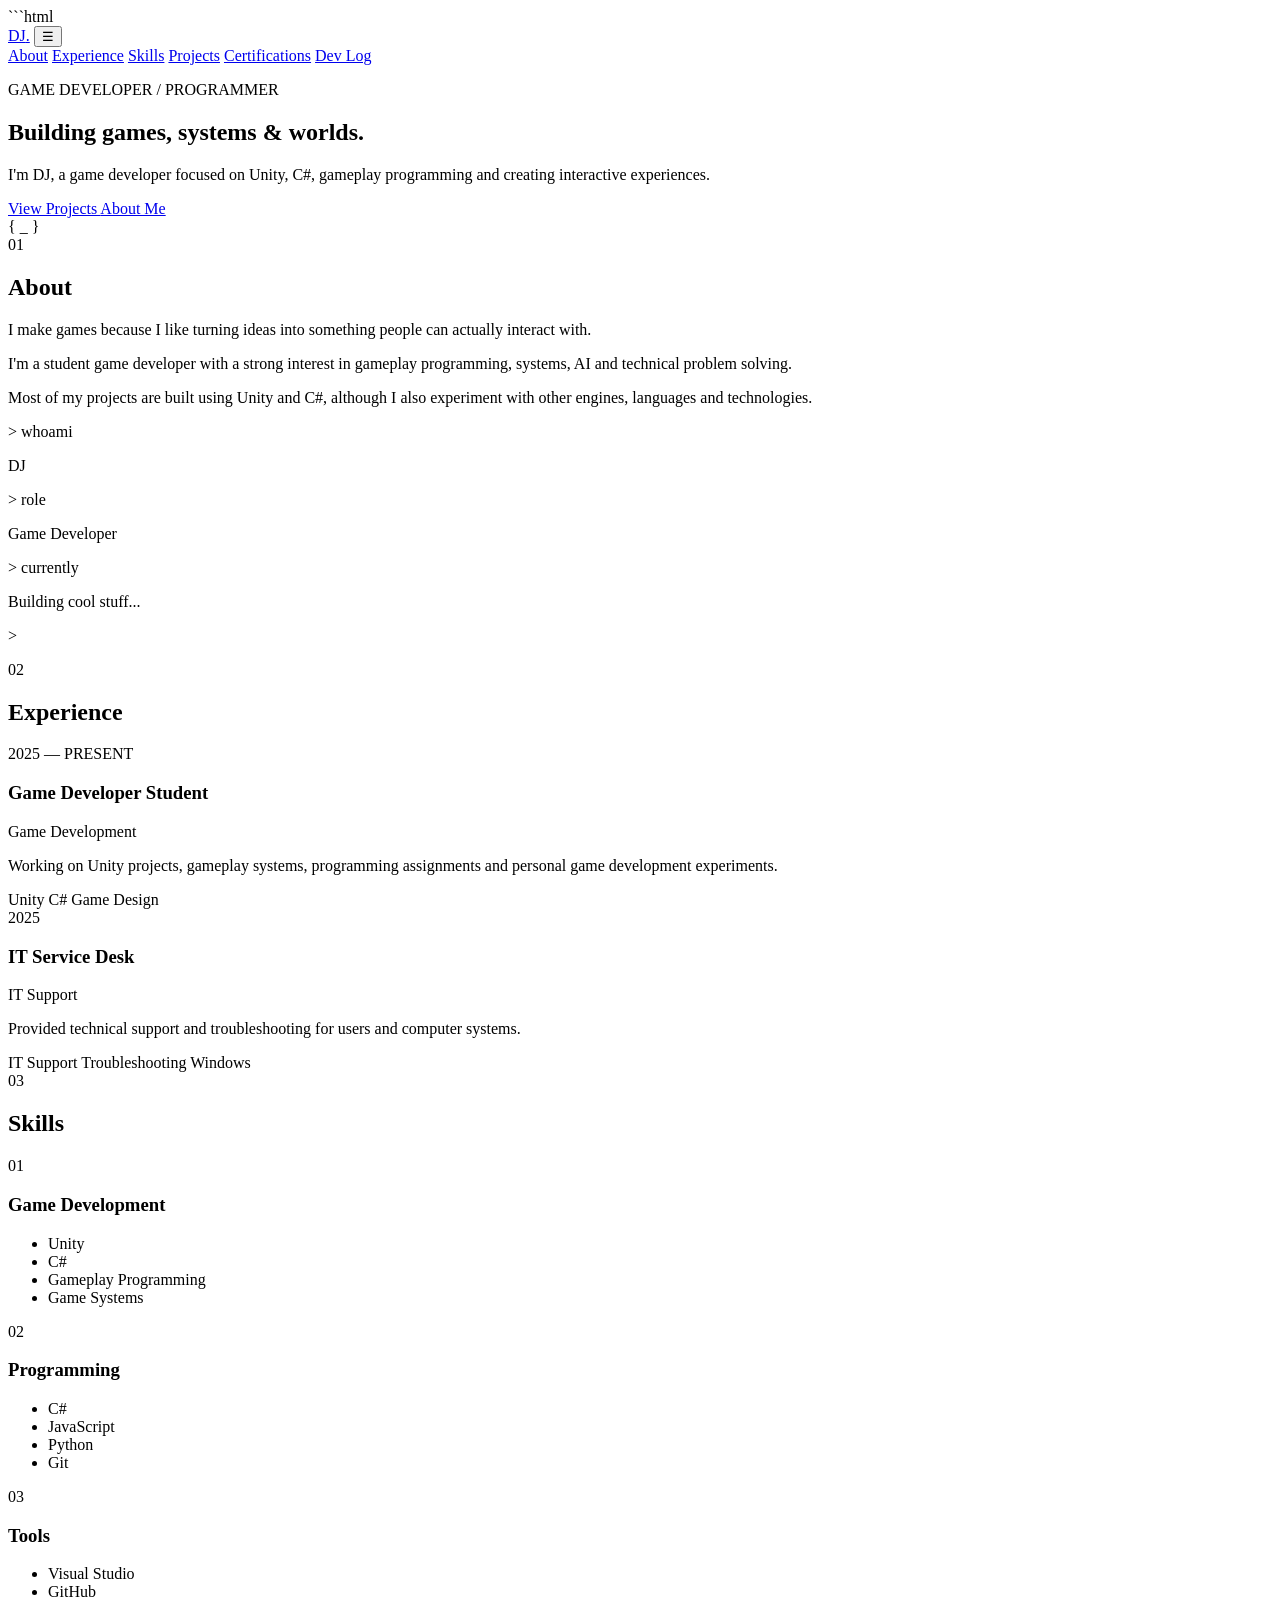
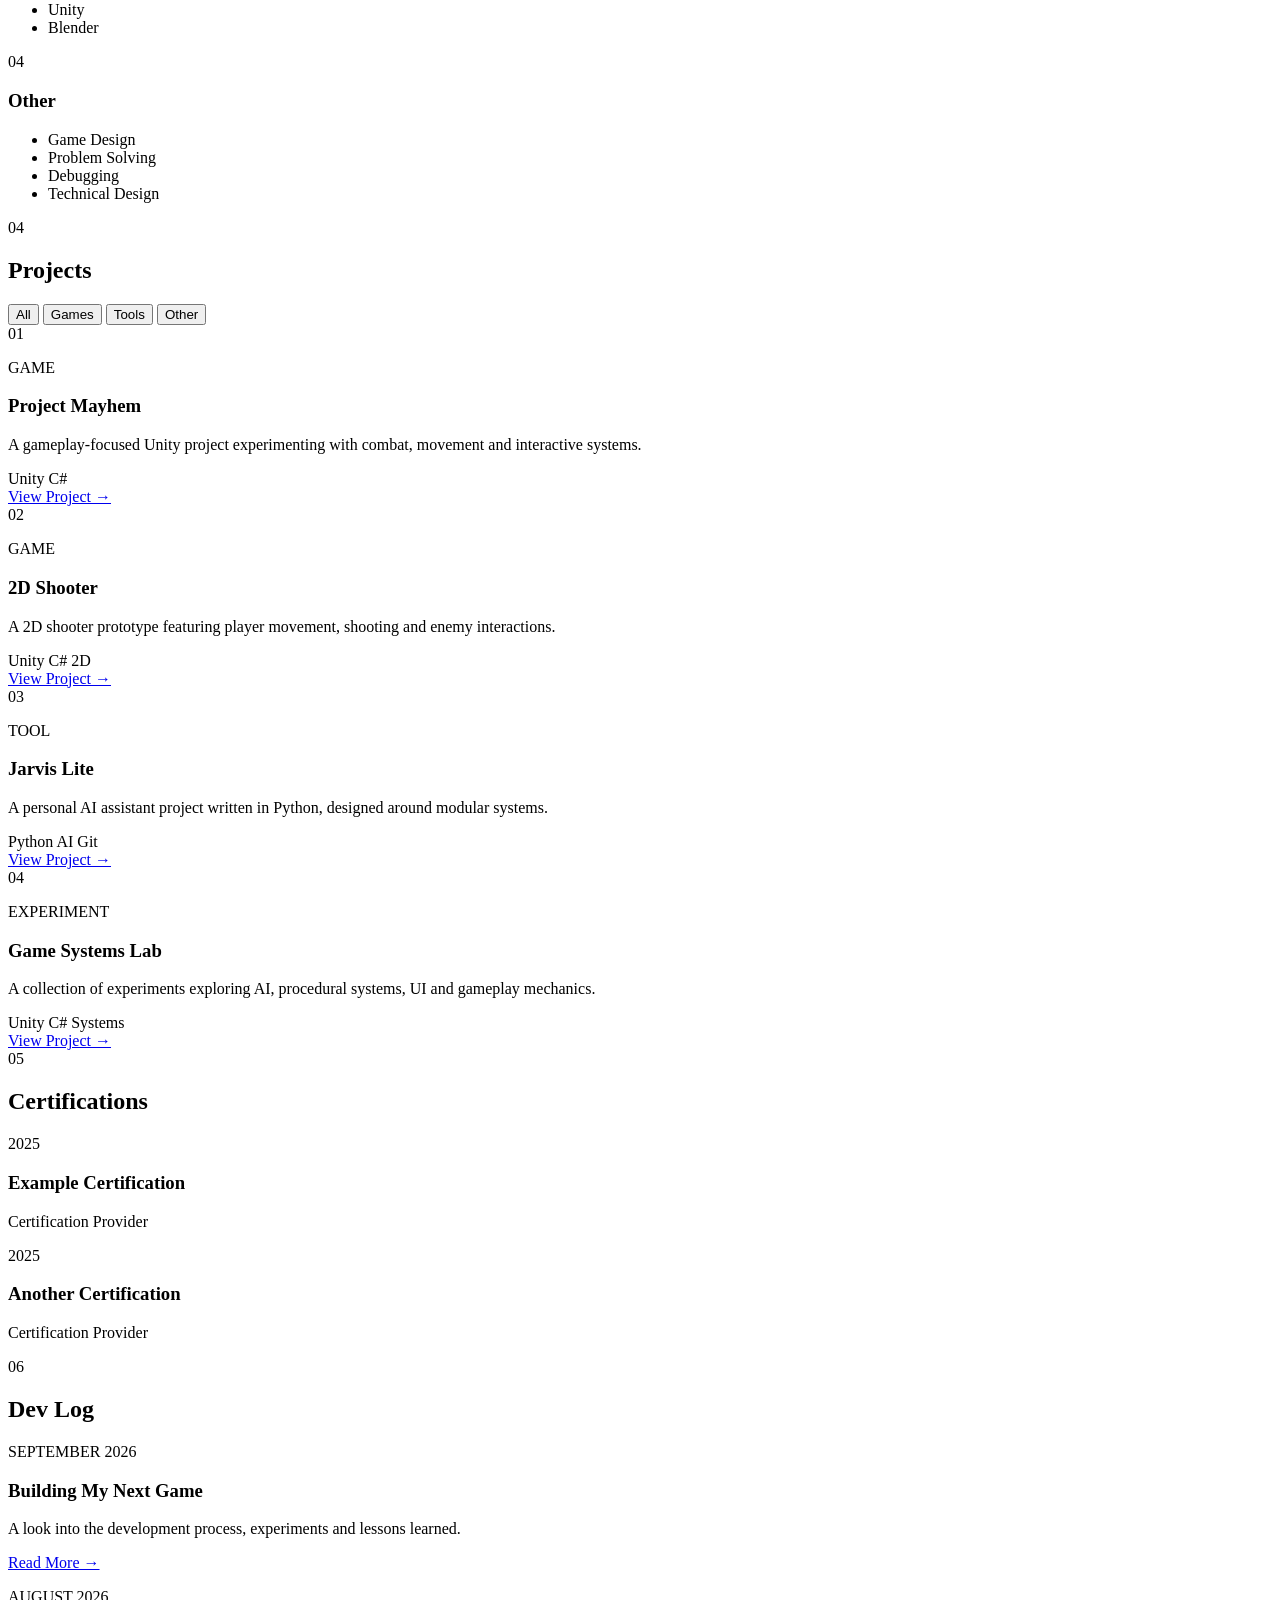
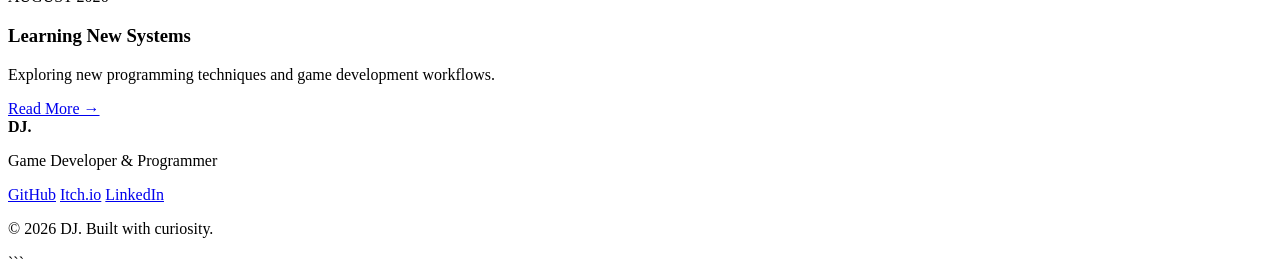
==== index.html @ 41a730ff "Update index.html" ====
```html
<!DOCTYPE html>
<html lang="en">
<head>
    <meta charset="UTF-8">
    <meta name="viewport" content="width=device-width, initial-scale=1.0">

    <title>DJ | Game Developer</title>

    <link rel="stylesheet" href="style.css">
</head>

<body>

    <header class="navbar">
        <a href="#home" class="logo">DJ<span>.</span></a>

        <button class="menu-button" id="menuButton" aria-label="Open navigation">
            ☰
        </button>

        <nav id="navigation">
            <a href="#about">About</a>
            <a href="#experience">Experience</a>
            <a href="#skills">Skills</a>
            <a href="#projects">Projects</a>
            <a href="#certifications">Certifications</a>
            <a href="#devlog">Dev Log</a>
        </nav>
    </header>


    <main>

        <!-- HERO -->
        <section id="home" class="hero">
            <div class="hero-content">

                <p class="eyebrow">GAME DEVELOPER / PROGRAMMER</p>

                <h1>
                    Building games,
                    <span>systems & worlds.</span>
                </h1>

                <p class="hero-description">
                    I'm DJ, a game developer focused on Unity, C#,
                    gameplay programming and creating interactive experiences.
                </p>

                <div class="hero-buttons">
                    <a href="#projects" class="button primary">
                        View Projects
                    </a>

                    <a href="#about" class="button secondary">
                        About Me
                    </a>
                </div>

            </div>

            <div class="hero-decoration">
                <span>{</span>
                <span>_</span>
                <span>}</span>
            </div>
        </section>


        <!-- ABOUT -->
        <section id="about" class="section">

            <div class="section-heading">
                <span>01</span>
                <h2>About</h2>
            </div>

            <div class="about-grid">

                <div>
                    <p class="large-text">
                        I make games because I like turning ideas into
                        something people can actually interact with.
                    </p>

                    <p>
                        I'm a student game developer with a strong interest
                        in gameplay programming, systems, AI and technical
                        problem solving.
                    </p>

                    <p>
                        Most of my projects are built using Unity and C#,
                        although I also experiment with other engines,
                        languages and technologies.
                    </p>
                </div>

                <div class="about-terminal">
                    <div class="terminal-header">
                        <span></span>
                        <span></span>
                        <span></span>
                    </div>

                    <div class="terminal-content">
                        <p><span class="terminal-green">></span> whoami</p>
                        <p class="terminal-output">DJ</p>

                        <p><span class="terminal-green">></span> role</p>
                        <p class="terminal-output">
                            Game Developer
                        </p>

                        <p><span class="terminal-green">></span> currently</p>
                        <p class="terminal-output">
                            Building cool stuff...
                        </p>

                        <p>
                            <span class="terminal-green">></span>
                            <span class="cursor"></span>
                        </p>
                    </div>
                </div>

            </div>
        </section>


        <!-- EXPERIENCE -->
        <section id="experience" class="section">

            <div class="section-heading">
                <span>02</span>
                <h2>Experience</h2>
            </div>

            <div class="timeline">

                <article class="timeline-item">
                    <div class="timeline-date">
                        2025 — PRESENT
                    </div>

                    <div class="timeline-content">
                        <h3>Game Developer Student</h3>
                        <p class="company">
                            Game Development
                        </p>

                        <p>
                            Working on Unity projects, gameplay systems,
                            programming assignments and personal game
                            development experiments.
                        </p>

                        <div class="tags">
                            <span>Unity</span>
                            <span>C#</span>
                            <span>Game Design</span>
                        </div>
                    </div>
                </article>


                <article class="timeline-item">
                    <div class="timeline-date">
                        2025
                    </div>

                    <div class="timeline-content">
                        <h3>IT Service Desk</h3>
                        <p class="company">
                            IT Support
                        </p>

                        <p>
                            Provided technical support and troubleshooting
                            for users and computer systems.
                        </p>

                        <div class="tags">
                            <span>IT Support</span>
                            <span>Troubleshooting</span>
                            <span>Windows</span>
                        </div>
                    </div>
                </article>

            </div>
        </section>


        <!-- SKILLS -->
        <section id="skills" class="section">

            <div class="section-heading">
                <span>03</span>
                <h2>Skills</h2>
            </div>

            <div class="skills-grid">

                <div class="skill-card">
                    <span class="skill-number">01</span>
                    <h3>Game Development</h3>

                    <ul>
                        <li>Unity</li>
                        <li>C#</li>
                        <li>Gameplay Programming</li>
                        <li>Game Systems</li>
                    </ul>
                </div>

                <div class="skill-card">
                    <span class="skill-number">02</span>
                    <h3>Programming</h3>

                    <ul>
                        <li>C#</li>
                        <li>JavaScript</li>
                        <li>Python</li>
                        <li>Git</li>
                    </ul>
                </div>

                <div class="skill-card">
                    <span class="skill-number">03</span>
                    <h3>Tools</h3>

                    <ul>
                        <li>Visual Studio</li>
                        <li>GitHub</li>
                        <li>Unity</li>
                        <li>Blender</li>
                    </ul>
                </div>

                <div class="skill-card">
                    <span class="skill-number">04</span>
                    <h3>Other</h3>

                    <ul>
                        <li>Game Design</li>
                        <li>Problem Solving</li>
                        <li>Debugging</li>
                        <li>Technical Design</li>
                    </ul>
                </div>

            </div>
        </section>


        <!-- PROJECTS -->
        <section id="projects" class="section">

            <div class="section-heading">
                <span>04</span>
                <h2>Projects</h2>
            </div>

            <div class="project-controls">

                <button class="filter-button active" data-filter="all">
                    All
                </button>

                <button class="filter-button" data-filter="games">
                    Games
                </button>

                <button class="filter-button" data-filter="tools">
                    Tools
                </button>

                <button class="filter-button" data-filter="other">
                    Other
                </button>

            </div>


            <div class="projects-grid">

                <article class="project-card" data-category="games">

                    <div class="project-number">01</div>

                    <div class="project-card-content">
                        <p class="project-type">
                            GAME
                        </p>

                        <h3>Project Mayhem</h3>

                        <p>
                            A gameplay-focused Unity project experimenting
                            with combat, movement and interactive systems.
                        </p>

                        <div class="tags">
                            <span>Unity</span>
                            <span>C#</span>
                        </div>

                        <a href="#" class="project-link">
                            View Project →
                        </a>
                    </div>

                </article>


                <article class="project-card" data-category="games">

                    <div class="project-number">02</div>

                    <div class="project-card-content">
                        <p class="project-type">
                            GAME
                        </p>

                        <h3>2D Shooter</h3>

                        <p>
                            A 2D shooter prototype featuring player movement,
                            shooting and enemy interactions.
                        </p>

                        <div class="tags">
                            <span>Unity</span>
                            <span>C#</span>
                            <span>2D</span>
                        </div>

                        <a href="#" class="project-link">
                            View Project →
                        </a>
                    </div>

                </article>


                <article class="project-card" data-category="tools">

                    <div class="project-number">03</div>

                    <div class="project-card-content">
                        <p class="project-type">
                            TOOL
                        </p>

                        <h3>Jarvis Lite</h3>

                        <p>
                            A personal AI assistant project written in Python,
                            designed around modular systems.
                        </p>

                        <div class="tags">
                            <span>Python</span>
                            <span>AI</span>
                            <span>Git</span>
                        </div>

                        <a href="#" class="project-link">
                            View Project →
                        </a>
                    </div>

                </article>


                <article class="project-card" data-category="other">

                    <div class="project-number">04</div>

                    <div class="project-card-content">
                        <p class="project-type">
                            EXPERIMENT
                        </p>

                        <h3>Game Systems Lab</h3>

                        <p>
                            A collection of experiments exploring AI,
                            procedural systems, UI and gameplay mechanics.
                        </p>

                        <div class="tags">
                            <span>Unity</span>
                            <span>C#</span>
                            <span>Systems</span>
                        </div>

                        <a href="#" class="project-link">
                            View Project →
                        </a>
                    </div>

                </article>

            </div>
        </section>


        <!-- CERTIFICATIONS -->
        <section id="certifications" class="section">

            <div class="section-heading">
                <span>05</span>
                <h2>Certifications</h2>
            </div>

            <div class="certifications">

                <div class="certification">
                    <span>2025</span>
                    <div>
                        <h3>Example Certification</h3>
                        <p>Certification Provider</p>
                    </div>
                </div>

                <div class="certification">
                    <span>2025</span>
                    <div>
                        <h3>Another Certification</h3>
                        <p>Certification Provider</p>
                    </div>
                </div>

            </div>
        </section>


        <!-- DEV LOG -->
        <section id="devlog" class="section">

            <div class="section-heading">
                <span>06</span>
                <h2>Dev Log</h2>
            </div>

            <div class="devlog-grid">

                <article class="devlog-card">
                    <p class="devlog-date">
                        SEPTEMBER 2026
                    </p>

                    <h3>
                        Building My Next Game
                    </h3>

                    <p>
                        A look into the development process,
                        experiments and lessons learned.
                    </p>

                    <a href="#">
                        Read More →
                    </a>
                </article>


                <article class="devlog-card">
                    <p class="devlog-date">
                        AUGUST 2026
                    </p>

                    <h3>
                        Learning New Systems
                    </h3>

                    <p>
                        Exploring new programming techniques
                        and game development workflows.
                    </p>

                    <a href="#">
                        Read More →
                    </a>
                </article>

            </div>
        </section>

    </main>


    <footer>
        <div>
            <strong>DJ.</strong>
            <p>Game Developer & Programmer</p>
        </div>

        <div class="footer-links">
            <a href="#">GitHub</a>
            <a href="#">Itch.io</a>
            <a href="#">LinkedIn</a>
        </div>

        <p class="copyright">
            © 2026 DJ. Built with curiosity.
        </p>
    </footer>


    <script src="script.js"></script>

</body>
</html>
```
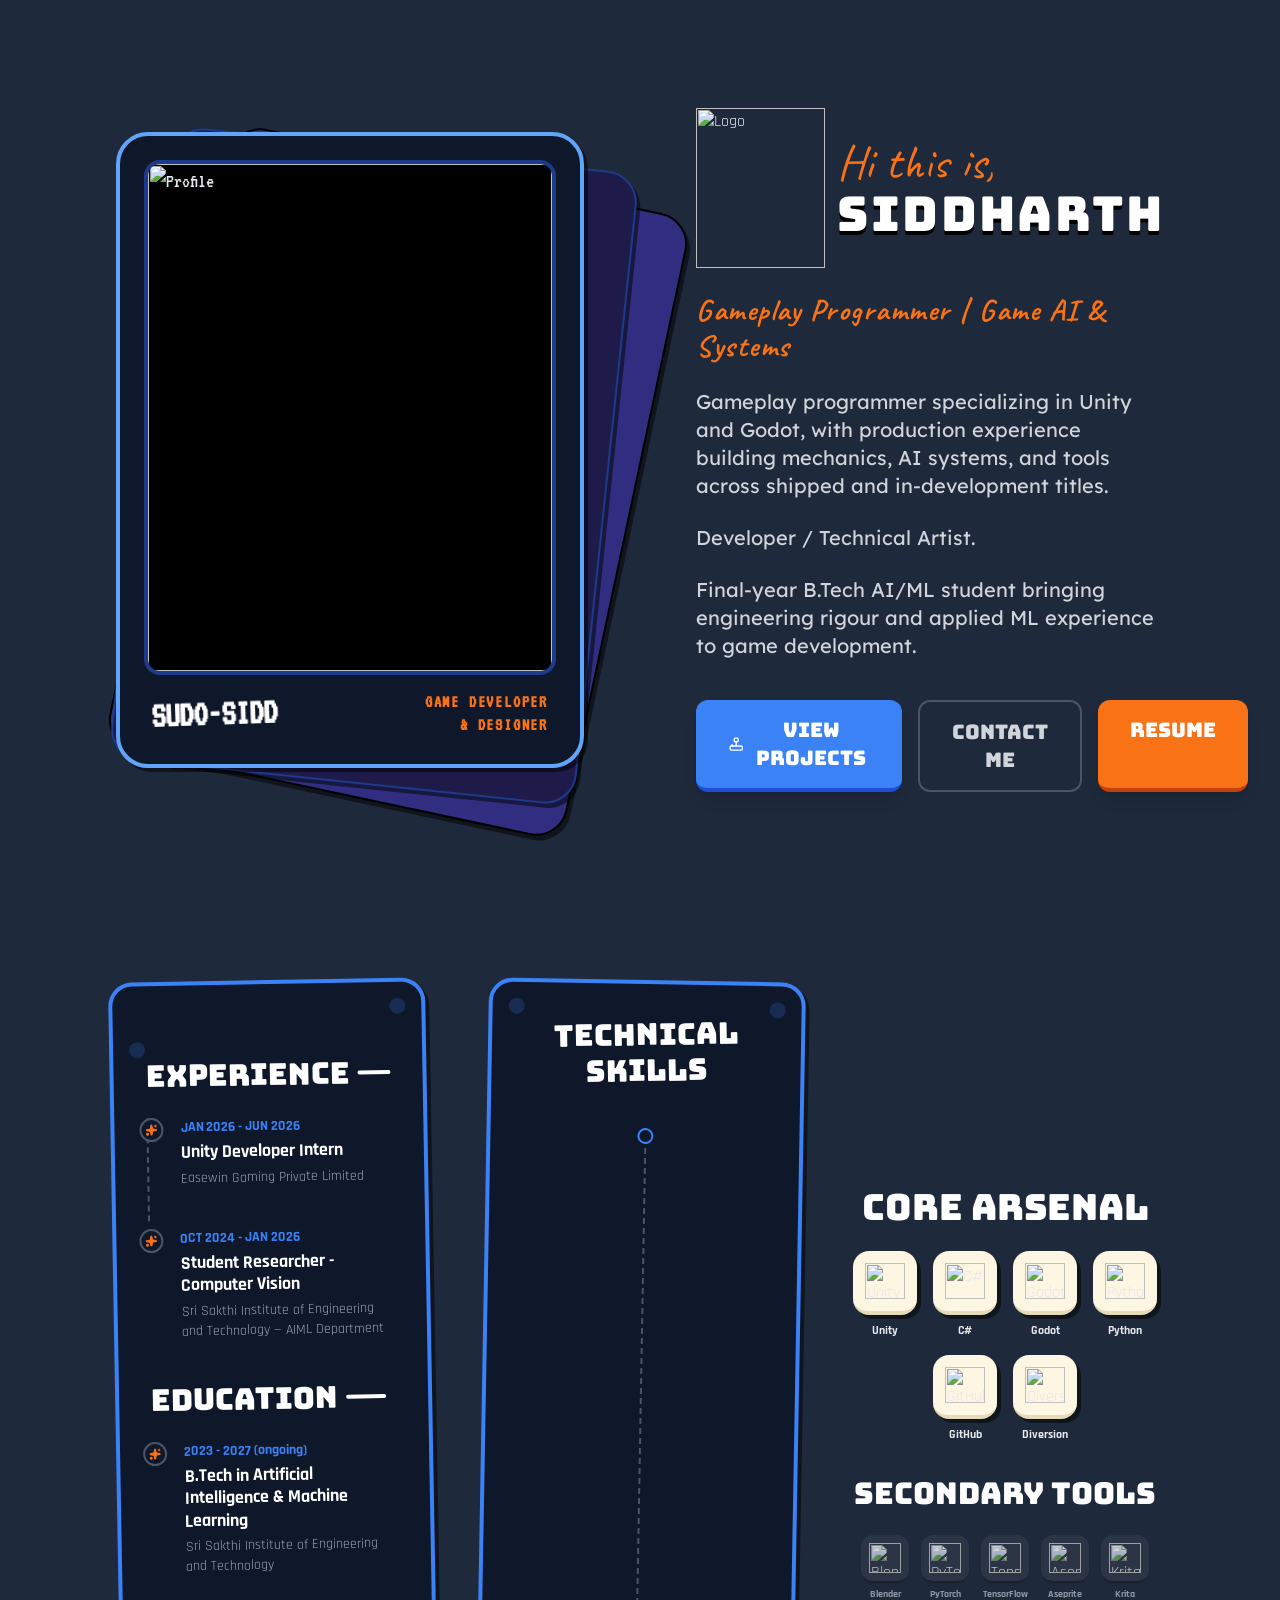
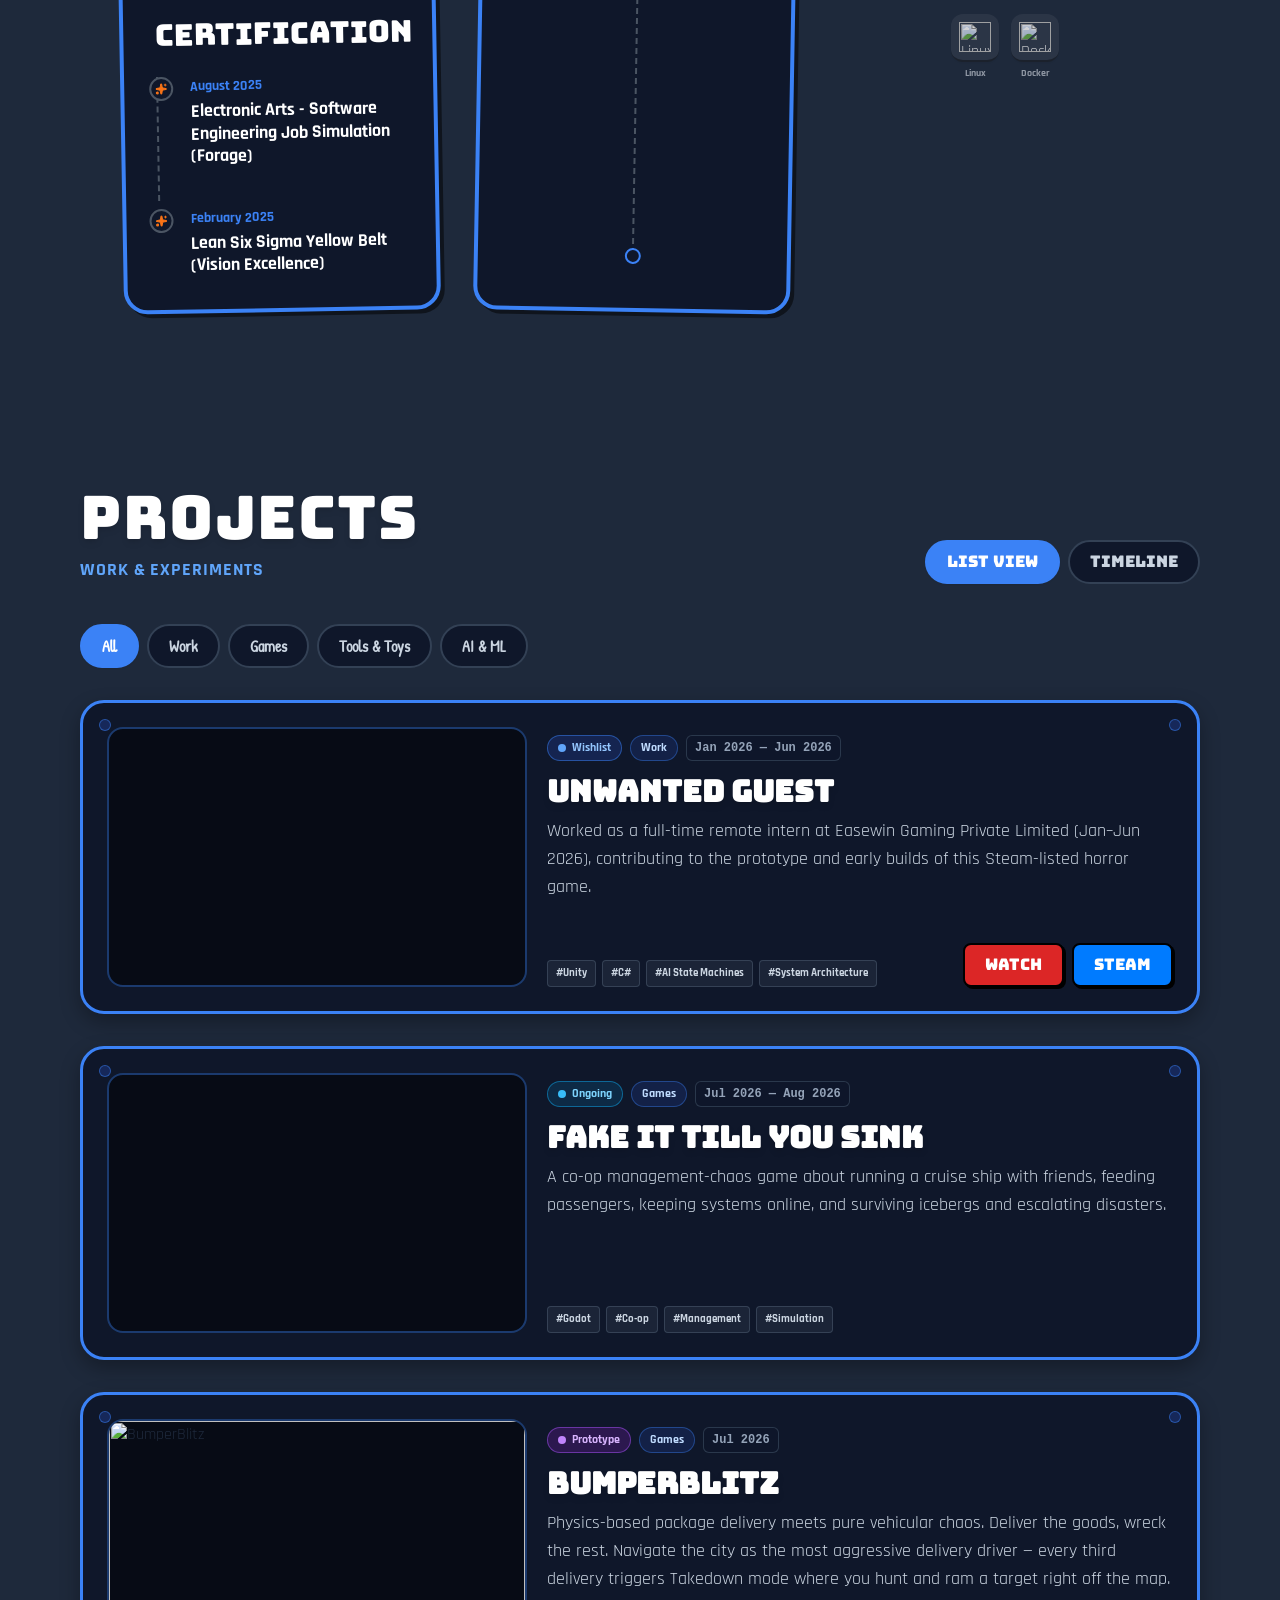
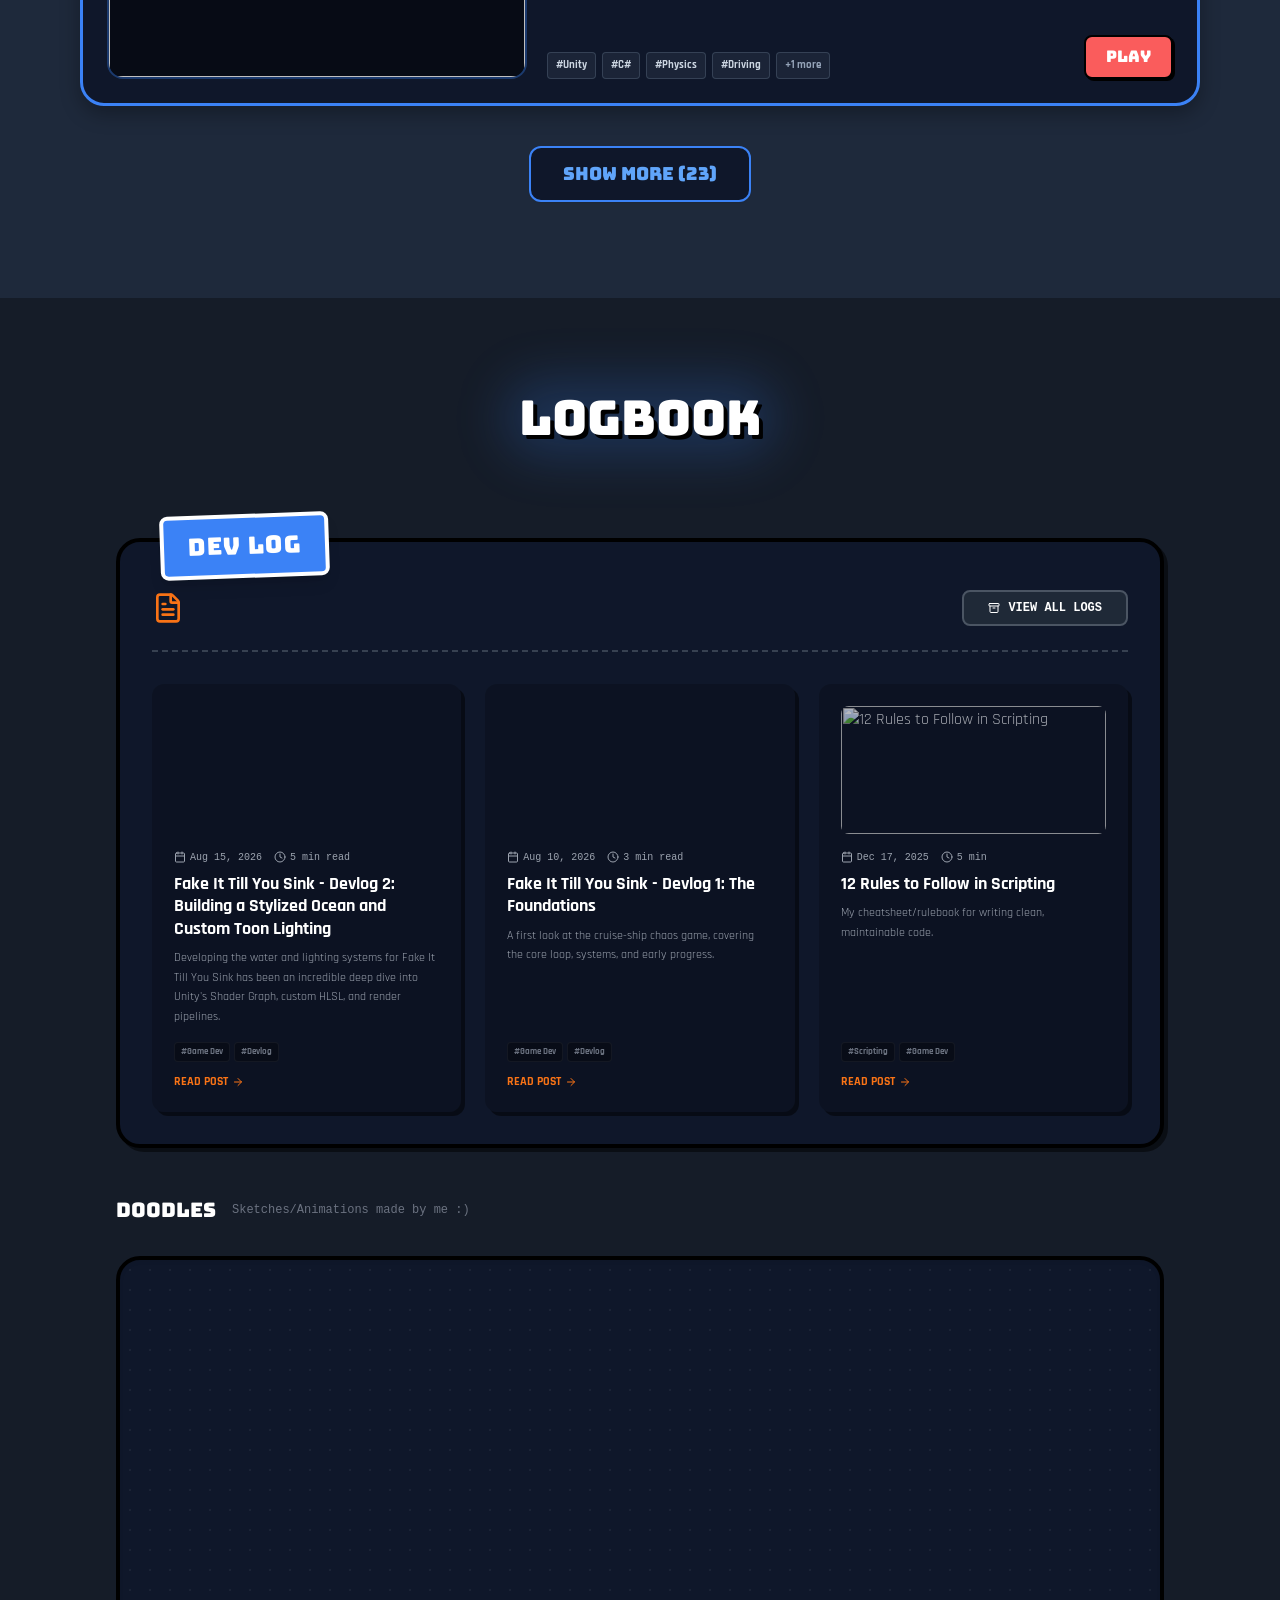
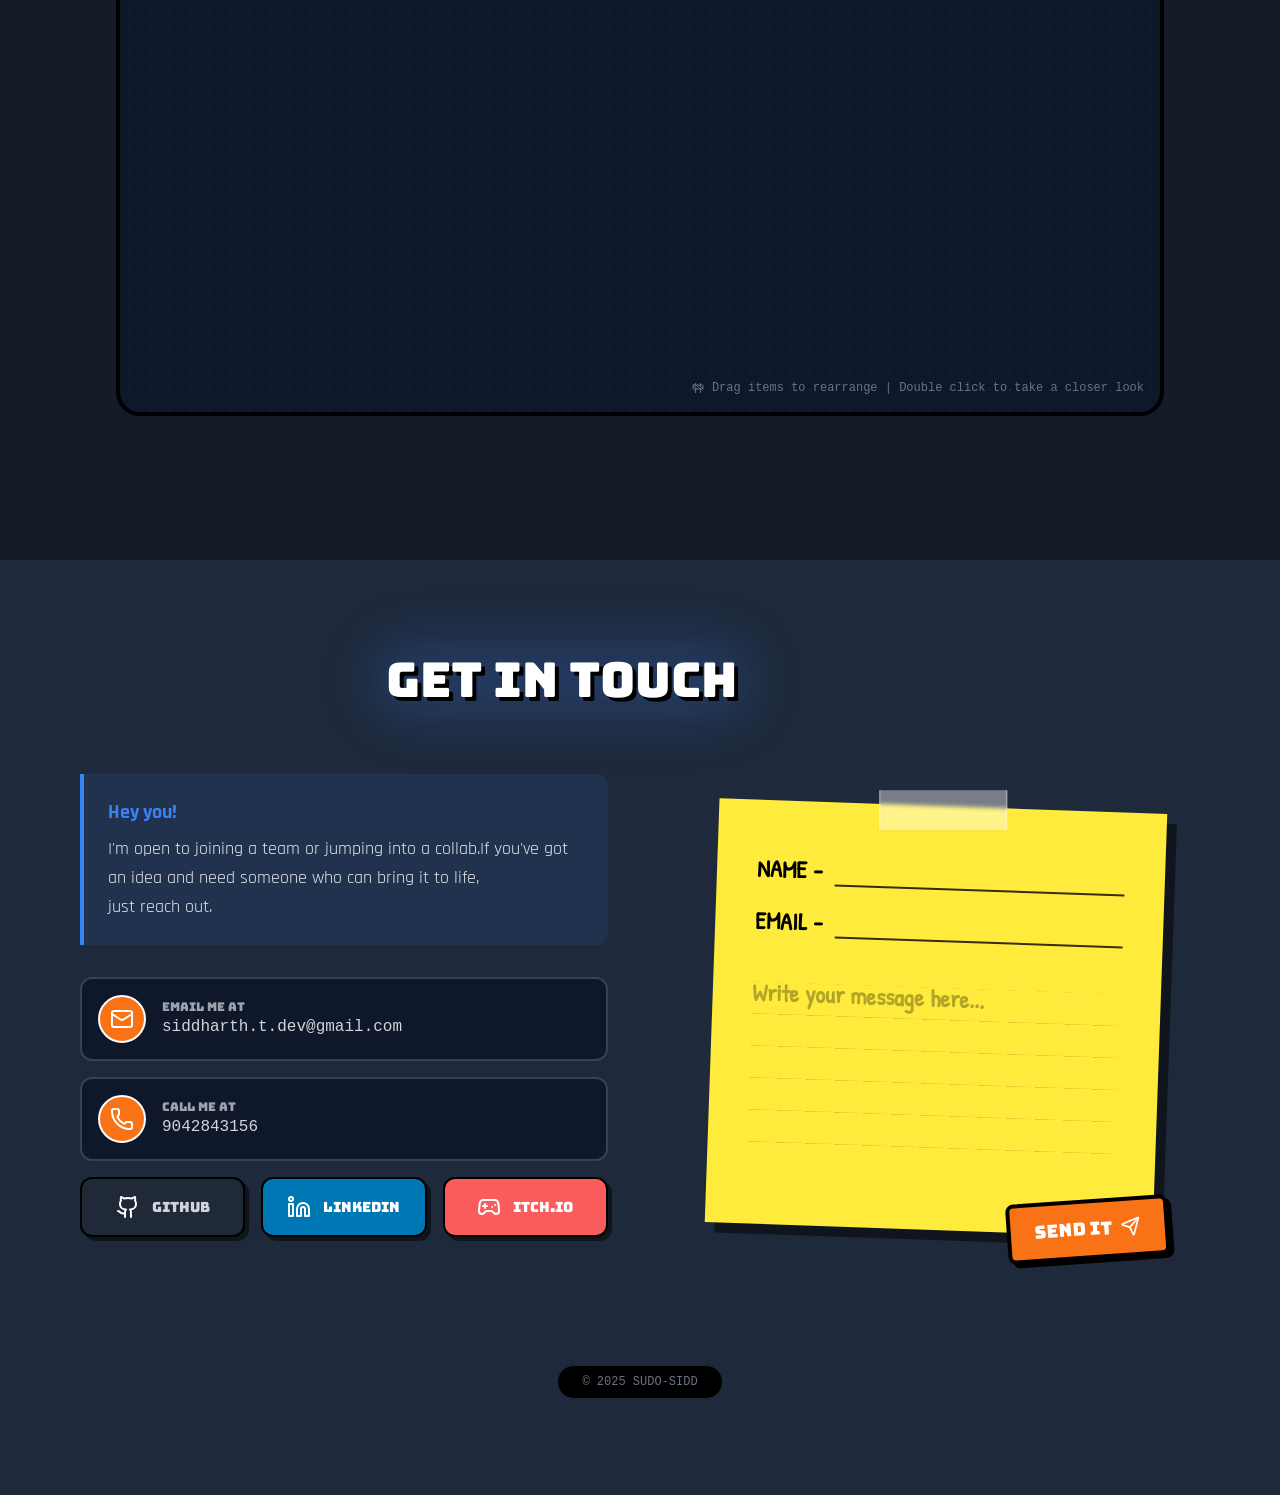
==== commit 6b731d39: "changed path" ====
--- a/index.html
+++ b/index.html
@@ -1,518 +1,576 @@
-```html
-<!DOCTYPE html>
-<html lang="en">
-<head>
+<html lang="en"><head>
     <meta charset="UTF-8">
     <meta name="viewport" content="width=device-width, initial-scale=1.0">
-
-    <title>DJ | Game Developer</title>
-
-    <link rel="stylesheet" href="style.css">
-</head>
-
+    <meta name="description" content="Portfolio of Siddharth T (sudo-sidd) - I’m a student who likes building systems that work the way they should, look good, and feel intentional. I work in the overlap between art, design, and systems because each one solves a different part of the puzzle.">
+    <meta name="robots" content="index, follow">
+    <!-- SEO Meta Tags (auto-generated by generate-seo-html.js) -->
+    <meta name="author" content="Siddharth T">
+    <meta name="keywords" content="Siddharth T, sudo-sidd, game developer, gameplay programmer, game AI, Unity developer, Godot developer, indie game dev, Unity, C#, Godot 4, Python, GitHub, Diversion, Blender, PyTorch, TensorFlow, Aseprite, Krita, Linux, Docker, portfolio, game design, reinforcement learning, imitation learning">
+    <link rel="canonical" href="https://sudosidd.dev">
+    <link rel="alternate" type="application/rss+xml" title="sudo-sidd Dev Log" href="https://sudosidd.dev/rss.xml">
+    <link rel="alternate" type="text/plain" title="LLM-friendly version" href="https://sudosidd.dev/llms.txt">
+
+    <!-- Open Graph -->
+    <meta property="og:type" content="website">
+    <meta property="og:url" content="https://sudosidd.dev">
+    <meta property="og:title" content="sudo-sidd | Gameplay Programmer">
+    <meta property="og:description" content="Portfolio of Siddharth T (sudo-sidd) — Gameplay Programmer. Gameplay programmer specializing in Unity and Godot, with production experience building mechanics, AI systems, and tools across shipped and in-development titles.">
+    <meta property="og:site_name" content="sudo-sidd Portfolio">
+    <meta property="og:locale" content="en_US">
+    <meta property="og:image" content="https://sudosidd.dev/logo.png">
+
+    <!-- Twitter Card -->
+    <meta name="twitter:card" content="summary">
+    <meta name="twitter:title" content="sudo-sidd | Gameplay Programmer">
+    <meta name="twitter:description" content="Portfolio of Siddharth T (sudo-sidd) — Gameplay Programmer. Gameplay programmer specializing in Unity and Godot, with production experience building mechanics, AI systems, and tools across shipped and in-development titles.">
+    <meta name="twitter:image" content="https://sudosidd.dev/logo.png">
+    <!-- /SEO Meta Tags -->
+    <title>sudo-sidd | Game Developer &amp; Designer</title>
+    <link rel="icon" href="/logo.png">
+    <!-- DNS prefetch for external resources -->
+    <link rel="dns-prefetch" href="//gc.zgo.at">
+    <link rel="dns-prefetch" href="//cdn.tailwindcss.com">
+    <!-- GoatCounter Analytics -->
+    <script data-goatcounter="https://sudo-sidd.goatcounter.com/count" async="" src="//gc.zgo.at/count.js"></script>
+    <script src="https://cdn.tailwindcss.com?plugins=typography"></script>
+    <link rel="preconnect" href="https://fonts.googleapis.com">
+    <link rel="preconnect" href="https://fonts.gstatic.com" crossorigin="">
+    <link href="https://fonts.googleapis.com/css2?family=Bungee&amp;family=Rajdhani:wght@400;500;600;700&amp;family=Share+Tech+Mono&amp;family=Patrick+Hand&amp;family=Caveat:wght@400;700&amp;family=Permanent+Marker&amp;family=Lexend:wght@300;400;600;700&amp;family=VT323&amp;display=swap" rel="stylesheet">
+    <script>
+        tailwind.config = {
+            theme: {
+                extend: {
+                    colors: {
+                        'toon-blue': '#3b82f6',    /* Bright Blue */
+                        'toon-orange': '#f97316',  /* Vibrant Orange */
+                        'toon-yellow': '#fbbf24',  /* Warm Yellow */
+                        'toon-bg': '#1e293b',      /* Slate 800 - Friendlier Dark */
+                        'toon-card': '#0f172a',    /* Slate 900 */
+                        'toon-text': '#f8fafc',    /* Slate 50 */
+                    },
+                    fontFamily: {
+                        'display': ['"Bungee"', 'cursive'],
+                        'tech': ['"Share Tech Mono"', 'monospace'],
+                        'sans': ['"Rajdhani"', 'sans-serif'],
+                        'hand': ['"Patrick Hand"', 'cursive'],
+                        'caveat': ['"Caveat"', 'cursive'],
+                        'marker': ['"Permanent Marker"', 'cursive'],
+                        'lexend': ['"Lexend"', 'sans-serif'],
+                        'minecraft': ['"VT323"', 'monospace'],
+                    },
+                    boxShadow: {
+                        'pop': '4px 4px 0px 0px rgba(0,0,0,0.5)',
+                        'pop-hover': '6px 6px 0px 0px rgba(0,0,0,0.5)',
+                        'glow-blue': '0 0 15px rgba(59, 130, 246, 0.5)',
+                        'glow-orange': '0 0 15px rgba(249, 115, 22, 0.5)',
+                    }
+                }
+            }
+        }
+    </script>
+    <style>
+        html {
+            scroll-behavior: smooth;
+            scroll-padding-top: 80px;
+        }
+        body {
+            background-color: #1e293b;
+            color: #f8fafc;
+            overflow-x: hidden;
+            background-image:
+                    radial-gradient(circle at 15% 50%, rgba(59, 130, 246, 0.08), transparent 25%),
+                    radial-gradient(circle at 85% 30%, rgba(249, 115, 22, 0.08), transparent 25%);
+        }
+        /* Custom Scrollbar */
+        ::-webkit-scrollbar {
+            width: 12px;
+        }
+        ::-webkit-scrollbar-track {
+            background: #0f172a;
+        }
+        ::-webkit-scrollbar-thumb {
+            background: #3b82f6;
+            border: 2px solid #0f172a;
+            border-radius: 6px;
+        }
+        ::-webkit-scrollbar-thumb:hover {
+            background: #f97316;
+        }
+    </style>
+
+    <!-- JSON-LD Structured Data (auto-generated by generate-seo-html.js) -->
+    <script type="application/ld+json">
+        {
+            "@context": "https://schema.org",
+            "@type": "Person",
+            "name": "Siddharth T",
+            "alternateName": "sudo-sidd",
+            "url": "https://sudosidd.dev",
+            "image": "https://sudosidd.dev/logo.png",
+            "jobTitle": "Gameplay Programmer",
+            "description": "I make games. Some are silly little experiments that exist for a joke, some I'm trying to make genuinely epic and meaningful. \\n\\n Btech in AI/ML , which sneaks into a lot of what I build. ",
+            "knowsAbout": [
+                "Unity",
+                "C#",
+                "Godot 4",
+                "Python",
+                "GitHub",
+                "Diversion",
+                "Blender",
+                "PyTorch",
+                "TensorFlow",
+                "Aseprite",
+                "Krita",
+                "Linux",
+                "Docker"
+            ],
+            "sameAs": [
+                "https://github.com/sudo-sidd",
+                "https://sudo-sidd.itch.io"
+            ],
+            "alumniOf": [
+                {
+                    "@type": "EducationalOrganization",
+                    "name": "Sri Sakthi Institute of Engineering and Technology"
+                }
+            ],
+            "hasOccupation": [
+                {
+                    "@type": "Occupation",
+                    "name": "Unity Developer Intern",
+                    "occupationLocation": {
+                        "@type": "Organization",
+                        "name": "Easewin Gaming Private Limited"
+                    }
+                },
+                {
+                    "@type": "Occupation",
+                    "name": "Student Researcher - Computer Vision",
+                    "occupationLocation": {
+                        "@type": "Organization",
+                        "name": "Sri Sakthi Institute of Engineering and Technology — AIML Department"
+                    }
+                }
+            ],
+            "hasCredential": [
+                {
+                    "@type": "EducationalOccupationalCredential",
+                    "name": "Electronic Arts - Software Engineering Job Simulation (Forage)",
+                    "dateCreated": "August 2025"
+                },
+                {
+                    "@type": "EducationalOccupationalCredential",
+                    "name": "Lean Six Sigma Yellow Belt (Vision Excellence)",
+                    "dateCreated": "February 2025"
+                }
+            ]
+        }
+    </script>
+    <script type="application/ld+json">
+        {
+            "@context": "https://schema.org",
+            "@type": "WebSite",
+            "name": "sudo-sidd Portfolio",
+            "url": "https://sudosidd.dev",
+            "description": "Portfolio and dev logs of Siddharth T, a Gameplay Programmer.",
+            "author": {
+                "@type": "Person",
+                "name": "Siddharth T"
+            }
+        }
+    </script>
+    <script type="application/ld+json">
+        {
+            "@context": "https://schema.org",
+            "@type": "ItemList",
+            "name": "Projects by sudo-sidd",
+            "numberOfItems": 26,
+            "itemListElement": [
+                {
+                    "@type": "ListItem",
+                    "position": 1,
+                    "item": {
+                        "@type": "SoftwareApplication",
+                        "name": "Pkmn True-Scale AR",
+                        "description": "A true-scale Pokemon Augmented Reality demonstration built in Unity using spatial surface tracking and realistic real-world asset scaling.",
+                        "url": "https://sudosidd.dev/project/pkmn-true-scale-ar",
+                        "applicationCategory": "GameApplication",
+                        "codeRepository": "https://github.com/sudo-sidd/pkmn-true-scale-ar",
+                        "keywords": "Unity, C#, AR Foundation, Mobile AR"
+                    }
+                },
+                {
+                    "@type": "ListItem",
+                    "position": 2,
+                    "item": {
+                        "@type": "SoftwareApplication",
+                        "name": "BumperBlitz",
+                        "description": "Physics-based package delivery meets pure vehicular chaos. Deliver the goods, wreck the rest. Navigate the city as the most aggressive delivery driver — every third delivery triggers Takedown mode where you hunt and ram a target right off the map.",
+                        "url": "https://sudosidd.dev/project/bumperblitz",
+                        "applicationCategory": "GameApplication",
+                        "keywords": "Unity, C#, Physics, Driving, HTML5"
+                    }
+                },
+                {
+                    "@type": "ListItem",
+                    "position": 3,
+                    "item": {
+                        "@type": "SoftwareApplication",
+                        "name": "The Last Train Out of Here",
+                        "description": "A 4-day GMTK Game Jam submission. Play as a train conductor managing resources, passengers, and survival across 10 desperate days — accept refugees, trade at markets, and keep your people alive long enough to leave the country.",
+                        "url": "https://sudosidd.dev/project/last-train-out-of-here",
+                        "applicationCategory": "GameApplication",
+                        "keywords": "Godot, GDScript, Resource Management, Game Jam, Narrative"
+                    }
+                },
+                {
+                    "@type": "ListItem",
+                    "position": 4,
+                    "item": {
+                        "@type": "SoftwareApplication",
+                        "name": "GLTFast WebP Support",
+                        "description": "An extension for the GLTFast addon in Unity to import GLTF/GLB files containing WebP textures, optimizing asset loading and memory usage.",
+                        "url": "https://sudosidd.dev/project/gltfast-webp",
+                        "applicationCategory": "GameApplication",
+                        "codeRepository": "https://github.com/sudo-sidd/gltfast-webp-support-unity",
+                        "keywords": "Unity, C#, GLTFast, WebP, Graphics"
+                    }
+                },
+                {
+                    "@type": "ListItem",
+                    "position": 5,
+                    "item": {
+                        "@type": "SoftwareApplication",
+                        "name": "ColdInfer",
+                        "description": "A high-performance C-based inference engine optimized for fast local execution of machine learning models.",
+                        "url": "https://sudosidd.dev/project/coldinfer",
+                        "applicationCategory": "GameApplication",
+                        "codeRepository": "https://github.com/sudo-sidd/ColdInfer",
+                        "keywords": "Machine Learning, Systems Programming"
+                    }
+                },
+                {
+                    "@type": "ListItem",
+                    "position": 6,
+                    "item": {
+                        "@type": "SoftwareApplication",
+                        "name": "3D Imitation Learning",
+                        "description": "A Godot 4 and Python AI framework to dynamically train 3D agents using live demonstrations with a BC-to-PPO RL pipeline.",
+                        "url": "https://sudosidd.dev/project/imitation-learning",
+                        "applicationCategory": "GameApplication",
+                        "codeRepository": "https://github.com/sudo-sidd/Imitation_learning_Godot",
+                        "keywords": "Godot 4, Python, PPO, PyTorch"
+                    }
+                },
+                {
+                    "@type": "ListItem",
+                    "position": 7,
+                    "item": {
+                        "@type": "SoftwareApplication",
+                        "name": "GitHub Profile V-Pet",
+                        "description": "A virtual pet that lives in my GitHub profile README. Features interactive actions (feeding/playing) and real-time state updates via Actions.",
+                        "url": "https://sudosidd.dev/project/github-vpet",
+                        "applicationCategory": "GameApplication",
+                        "codeRepository": "https://github.com/sudo-sidd/sudo-sidd",
+                        "keywords": "GitHub Actions, Python, Pixel Art"
+                    }
+                },
+                {
+                    "@type": "ListItem",
+                    "position": 8,
+                    "item": {
+                        "@type": "SoftwareApplication",
+                        "name": "Kernel Panic",
+                        "description": "A 2-player co-op game about procedural miscommunication under pressure. Manage BOILER_OS, a Victorian-era archival engine with a corruption problem.",
+                        "url": "https://sudosidd.dev/project/kernel-panic",
+                        "applicationCategory": "GameApplication",
+                        "keywords": "2D, Multiplayer, Text based, Puzzle"
+                    }
+                },
+                {
+                    "@type": "ListItem",
+                    "position": 9,
+                    "item": {
+                        "@type": "SoftwareApplication",
+                        "name": "Unity TPC Stress Test",
+                        "description": "A full-cycle QA project auditing Unity's Third-Person Starter Asset. Covers bug tracking via GitHub Issues & Kanban, and engineering fixes for camera clipping and physics collision issues.",
+                        "url": "https://sudosidd.dev/project/unity-tpc-stress-test",
+                        "applicationCategory": "GameApplication",
+                        "codeRepository": "https://github.com/sudo-sidd/Unity-Third-Person-Controller-Stress-Test",
+                        "keywords": "Unity, C#, QA, Cinemachine"
+                    }
+                },
+                {
+                    "@type": "ListItem",
+                    "position": 10,
+                    "item": {
+                        "@type": "SoftwareApplication",
+                        "name": "Exam Ninja",
+                        "description": "A fun, Fruit Ninja-style Unity game where players grade flying exam papers by swiping across the screen. Features physics-based paper gliding and dynamic grading.",
+                        "url": "https://sudosidd.dev/project/exam-ninja",
+                        "applicationCategory": "GameApplication",
+                        "codeRepository": "https://github.com/sudo-sidd/ExamNinja",
+                        "keywords": "Unity, C#, Physics, 2D"
+                    }
+                },
+                {
+                    "@type": "ListItem",
+                    "position": 11,
+                    "item": {
+                        "@type": "SoftwareApplication",
+                        "name": "Unity UI API Demo",
+                        "description": "A demonstration of connecting Unity UI elements with an external API.",
+                        "url": "https://sudosidd.dev/project/unity-ui-api-demo",
+                        "applicationCategory": "GameApplication",
+                        "codeRepository": "https://github.com/sudo-sidd/unity-ui-api-demo",
+                        "keywords": "Unity, C#, UI, API"
+                    }
+                },
+                {
+                    "@type": "ListItem",
+                    "position": 12,
+                    "item": {
+                        "@type": "SoftwareApplication",
+                        "name": "Unwanted Guest",
+                        "description": "Worked as a full-time remote intern at Easewin Gaming Private Limited (Jan–Jun 2026), contributing to the prototype and early builds of this Steam-listed horror game.",
+                        "url": "https://sudosidd.dev/project/unwanted-guest",
+                        "applicationCategory": "GameApplication",
+                        "keywords": "Unity, C#, AI State Machines, System Architecture"
+                    }
+                },
+                {
+                    "@type": "ListItem",
+                    "position": 13,
+                    "item": {
+                        "@type": "SoftwareApplication",
+                        "name": "Fake It Till You Sink",
+                        "description": "A co-op management-chaos game about running a cruise ship with friends, feeding passengers, keeping systems online, and surviving icebergs and escalating disasters.",
+                        "url": "https://sudosidd.dev/project/fake-it-till-you-sink",
+                        "applicationCategory": "GameApplication",
+                        "keywords": "Godot, Co-op, Management, Simulation"
+                    }
+                },
+                {
+                    "@type": "ListItem",
+                    "position": 14,
+                    "item": {
+                        "@type": "SoftwareApplication",
+                        "name": "IMG to ASCII Converter",
+                        "description": "An interactive web application that converts uploaded images into customizable ASCII text art in real time.",
+                        "url": "https://sudosidd.dev/project/img-to-ascii",
+                        "applicationCategory": "GameApplication",
+                        "codeRepository": "https://github.com/sudo-sidd/IMG-to-ASCII",
+                        "keywords": "HTML5, JavaScript, CSS, Canvas API"
+                    }
+                },
+                {
+                    "@type": "ListItem",
+                    "position": 15,
+                    "item": {
+                        "@type": "SoftwareApplication",
+                        "name": "Unity Tactical Grid Prototype",
+                        "description": "A 3D turn-based tactical grid prototype built in Unity. Demonstrates procedural grid generation, custom editor tools, A* pathfinding, and enemy AI behavior.",
+                        "url": "https://sudosidd.dev/project/unity-tactical-grid",
+                        "applicationCategory": "GameApplication",
+                        "codeRepository": "https://github.com/sudo-sidd/UnityTacticalGrid-proto",
+                        "keywords": "Unity, C#, Pathfinding, Procedural Gen"
+                    }
+                },
+                {
+                    "@type": "ListItem",
+                    "position": 16,
+                    "item": {
+                        "@type": "SoftwareApplication",
+                        "name": "Honknarok",
+                        "description": "Honknarok is a short, physics-based rage game set on a treacherous mountain path to Valhalla.",
+                        "url": "https://sudosidd.dev/project/honknarok",
+                        "applicationCategory": "GameApplication",
+                        "keywords": "Godot, Physics, Rage Game"
+                    }
+                },
+                {
+                    "@type": "ListItem",
+                    "position": 17,
+                    "item": {
+                        "@type": "SoftwareApplication",
+                        "name": "Computer Vision & Attendance Systems",
+                        "description": "A suite of Computer Vision tools, face recognition pipelines, gallery management, and automated student/staff attendance tracking applications developed during Student Researcher work.",
+                        "url": "https://sudosidd.dev/project/student-cv-suite",
+                        "applicationCategory": "GameApplication",
+                        "codeRepository": "https://github.com/sudo-sidd/Student-FaceVault",
+                        "keywords": "Python, OpenCV, Face Recognition, Computer Vision, Deep Learning"
+                    }
+                },
+                {
+                    "@type": "ListItem",
+                    "position": 18,
+                    "item": {
+                        "@type": "SoftwareApplication",
+                        "name": "Tiny Wilds",
+                        "description": "A predator-prey simulation and real-time evolution sandbox with autonomous agents built in Godot 4 and PyTorch.",
+                        "url": "https://sudosidd.dev/project/tiny-wilds",
+                        "applicationCategory": "GameApplication",
+                        "codeRepository": "https://github.com/sudo-sidd/TinyWilds",
+                        "keywords": "Godot 4, Evolution Simulation, Sandbox, AI"
+                    }
+                },
+                {
+                    "@type": "ListItem",
+                    "position": 19,
+                    "item": {
+                        "@type": "SoftwareApplication",
+                        "name": "Image Comparison Application",
+                        "description": "A desktop application for pixel-level visual comparison, structural similarity assessment, and difference highlighting between image files.",
+                        "url": "https://sudosidd.dev/project/image-comparison-app",
+                        "applicationCategory": "GameApplication",
+                        "codeRepository": "https://github.com/sudo-sidd/Image_comparison_application",
+                        "keywords": "Python, OpenCV, Computer Vision, GUI"
+                    }
+                },
+                {
+                    "@type": "ListItem",
+                    "position": 20,
+                    "item": {
+                        "@type": "SoftwareApplication",
+                        "name": "Fire Spread Simulation",
+                        "description": "A cellular automata simulation modeling dynamic wildfire propagation across terrain influenced by wind vectors, moisture, and fuel density.",
+                        "url": "https://sudosidd.dev/project/fire-spread-simulation",
+                        "applicationCategory": "GameApplication",
+                        "codeRepository": "https://github.com/sudo-sidd/Fire-Spread-Simulation",
+                        "keywords": "Python, Cellular Automata, Simulation, Pygame"
+                    }
+                },
+                {
+                    "@type": "ListItem",
+                    "position": 21,
+                    "item": {
+                        "@type": "SoftwareApplication",
+                        "name": "ARP Poisoning Demo",
+                        "description": "An educational cybersecurity tool demonstrating ARP cache poisoning, packet manipulation, and network traffic observation.",
+                        "url": "https://sudosidd.dev/project/arp-poisoning-demo",
+                        "applicationCategory": "GameApplication",
+                        "codeRepository": "https://github.com/sudo-sidd/arp-poisoning-demo",
+                        "keywords": "Python, Cybersecurity, Networking, Scapy"
+                    }
+                },
+                {
+                    "@type": "ListItem",
+                    "position": 22,
+                    "item": {
+                        "@type": "SoftwareApplication",
+                        "name": "Product Price Prediction",
+                        "description": "An end-to-end machine learning project utilizing regression models to forecast e-commerce product pricing based on market features.",
+                        "url": "https://sudosidd.dev/project/product-price-prediction",
+                        "applicationCategory": "GameApplication",
+                        "codeRepository": "https://github.com/sudo-sidd/Product-Price-Prediction",
+                        "keywords": "Python, Jupyter, Machine Learning, Data Science"
+                    }
+                },
+                {
+                    "@type": "ListItem",
+                    "position": 23,
+                    "item": {
+                        "@type": "SoftwareApplication",
+                        "name": "Conway's Game of Life",
+                        "description": "An interactive Python implementation of John Conway's cellular automaton with configurable initial grids and speed controls.",
+                        "url": "https://sudosidd.dev/project/conways-game-of-life",
+                        "applicationCategory": "GameApplication",
+                        "codeRepository": "https://github.com/sudo-sidd/Conway-s-Game-Of-Life",
+                        "keywords": "Python, Cellular Automata, Simulation"
+                    }
+                },
+                {
+                    "@type": "ListItem",
+                    "position": 24,
+                    "item": {
+                        "@type": "SoftwareApplication",
+                        "name": "Traffic Flow Simulation",
+                        "description": "A cellular automata traffic model analyzing vehicle density, speed fluctuations, and phantom traffic jams on multi-lane highways.",
+                        "url": "https://sudosidd.dev/project/traffic-flow-simulation",
+                        "applicationCategory": "GameApplication",
+                        "codeRepository": "https://github.com/sudo-sidd/Traffic-Flow-Simulation-with-cellular-automata",
+                        "keywords": "Python, Cellular Automata, Traffic Modeling, Simulation"
+                    }
+                },
+                {
+                    "@type": "ListItem",
+                    "position": 25,
+                    "item": {
+                        "@type": "SoftwareApplication",
+                        "name": "Students Mental Health Analysis",
+                        "description": "A data science project analyzing student survey data to uncover statistical patterns and environmental factors influencing student mental well-being.",
+                        "url": "https://sudosidd.dev/project/students-mental-health-analysis",
+                        "applicationCategory": "GameApplication",
+                        "codeRepository": "https://github.com/sudo-sidd/Students-Mental-Health-Analysis",
+                        "keywords": "Python, Jupyter, Data Science, Data Analysis"
+                    }
+                },
+                {
+                    "@type": "ListItem",
+                    "position": 26,
+                    "item": {
+                        "@type": "SoftwareApplication",
+                        "name": "Count-down",
+                        "description": "A platformer where your countdown affects the levels, activating and deactivating elements of it. Timing is the key. You control the countdown, each number in the countdown is linked with a certain object in the level and when you reach a number the linked objects are highlighted.\\n\\nHit spacebar to count down, you dont have direct control over the player in the game only activating the character at the right time in order to solve the puzzle.",
+                        "url": "https://sudosidd.dev/project/count-down",
+                        "applicationCategory": "GameApplication",
+                        "keywords": "Game Jam, Platformer, Puzzle"
+                    }
+                }
+            ]
+        }
+    </script>
+    <!-- /JSON-LD Structured Data -->
+
+
+
+
+
+
+
+
+
+
+
+
+
+
+
+    <script type="importmap">
+        {
+          "imports": {
+            "react": "https://aistudiocdn.com/react@^19.2.0",
+            "react/": "https://aistudiocdn.com/react@^19.2.0/",
+            "react-dom/": "https://aistudiocdn.com/react-dom@^19.2.0/",
+            "framer-motion": "https://aistudiocdn.com/framer-motion@^12.23.24",
+            "lucide-react": "https://aistudiocdn.com/lucide-react@^0.555.0"
+          }
+        }
+    </script>
+    <script type="module" crossorigin="" src="/assets/index-DCRNgdB4.js"></script>
+    <link rel="modulepreload" crossorigin="" href="/assets/vendor-react-OmalGJJc.js">
+    <link rel="modulepreload" crossorigin="" href="/assets/vendor-motion-B7WLFJcJ.js">
+    <link rel="modulepreload" crossorigin="" href="/assets/vendor-icons-BqzAwKEc.js">
+    <link rel="modulepreload" crossorigin="" href="/assets/vendor-markdown-DR7CzG95.js">
+    <link rel="stylesheet" crossorigin="" href="/assets/index-xpYgfUjV.css">
+    <style>*, ::before, ::after{--tw-border-spacing-x:0;--tw-border-spacing-y:0;--tw-translate-x:0;--tw-translate-y:0;--tw-rotate:0;--tw-skew-x:0;--tw-skew-y:0;--tw-scale-x:1;--tw-scale-y:1;--tw-pan-x: ;--tw-pan-y: ;--tw-pinch-zoom: ;--tw-scroll-snap-strictness:proximity;--tw-gradient-from-position: ;--tw-gradient-via-position: ;--tw-gradient-to-position: ;--tw-ordinal: ;--tw-slashed-zero: ;--tw-numeric-figure: ;--tw-numeric-spacing: ;--tw-numeric-fraction: ;--tw-ring-inset: ;--tw-ring-offset-width:0px;--tw-ring-offset-color:#fff;--tw-ring-color:rgb(59 130 246 / 0.5);--tw-ring-offset-shadow:0 0 #0000;--tw-ring-shadow:0 0 #0000;--tw-shadow:0 0 #0000;--tw-shadow-colored:0 0 #0000;--tw-blur: ;--tw-brightness: ;--tw-contrast: ;--tw-grayscale: ;--tw-hue-rotate: ;--tw-invert: ;--tw-saturate: ;--tw-sepia: ;--tw-drop-shadow: ;--tw-backdrop-blur: ;--tw-backdrop-brightness: ;--tw-backdrop-contrast: ;--tw-backdrop-grayscale: ;--tw-backdrop-hue-rotate: ;--tw-backdrop-invert: ;--tw-backdrop-opacity: ;--tw-backdrop-saturate: ;--tw-backdrop-sepia: ;--tw-contain-size: ;--tw-contain-layout: ;--tw-contain-paint: ;--tw-contain-style: ;}::backdrop{--tw-border-spacing-x:0;--tw-border-spacing-y:0;--tw-translate-x:0;--tw-translate-y:0;--tw-rotate:0;--tw-skew-x:0;--tw-skew-y:0;--tw-scale-x:1;--tw-scale-y:1;--tw-pan-x: ;--tw-pan-y: ;--tw-pinch-zoom: ;--tw-scroll-snap-strictness:proximity;--tw-gradient-from-position: ;--tw-gradient-via-position: ;--tw-gradient-to-position: ;--tw-ordinal: ;--tw-slashed-zero: ;--tw-numeric-figure: ;--tw-numeric-spacing: ;--tw-numeric-fraction: ;--tw-ring-inset: ;--tw-ring-offset-width:0px;--tw-ring-offset-color:#fff;--tw-ring-color:rgb(59 130 246 / 0.5);--tw-ring-offset-shadow:0 0 #0000;--tw-ring-shadow:0 0 #0000;--tw-shadow:0 0 #0000;--tw-shadow-colored:0 0 #0000;--tw-blur: ;--tw-brightness: ;--tw-contrast: ;--tw-grayscale: ;--tw-hue-rotate: ;--tw-invert: ;--tw-saturate: ;--tw-sepia: ;--tw-drop-shadow: ;--tw-backdrop-blur: ;--tw-backdrop-brightness: ;--tw-backdrop-contrast: ;--tw-backdrop-grayscale: ;--tw-backdrop-hue-rotate: ;--tw-backdrop-invert: ;--tw-backdrop-opacity: ;--tw-backdrop-saturate: ;--tw-backdrop-sepia: ;--tw-contain-size: ;--tw-contain-layout: ;--tw-contain-paint: ;--tw-contain-style: ;}/* ! tailwindcss v3.4.17 | MIT License | https://tailwindcss.com */*,::after,::before{box-sizing:border-box;border-width:0;border-style:solid;border-color:#e5e7eb}::after,::before{--tw-content:''}:host,html{line-height:1.5;-webkit-text-size-adjust:100%;-moz-tab-size:4;tab-size:4;font-family:"Rajdhani", sans-serif;font-feature-settings:normal;font-variation-settings:normal;-webkit-tap-highlight-color:transparent}body{margin:0;line-height:inherit}hr{height:0;color:inherit;border-top-width:1px}abbr:where([title]){-webkit-text-decoration:underline dotted;text-decoration:underline dotted}h1,h2,h3,h4,h5,h6{font-size:inherit;font-weight:inherit}a{color:inherit;text-decoration:inherit}b,strong{font-weight:bolder}code,kbd,pre,samp{font-family:ui-monospace, SFMono-Regular, Menlo, Monaco, Consolas, "Liberation Mono", "Courier New", monospace;font-feature-settings:normal;font-variation-settings:normal;font-size:1em}small{font-size:80%}sub,sup{font-size:75%;line-height:0;position:relative;vertical-align:baseline}sub{bottom:-.25em}sup{top:-.5em}table{text-indent:0;border-color:inherit;border-collapse:collapse}button,input,optgroup,select,textarea{font-family:inherit;font-feature-settings:inherit;font-variation-settings:inherit;font-size:100%;font-weight:inherit;line-height:inherit;letter-spacing:inherit;color:inherit;margin:0;padding:0}button,select{text-transform:none}button,input:where([type=button]),input:where([type=reset]),input:where([type=submit]){-webkit-appearance:button;background-color:transparent;background-image:none}:-moz-focusring{outline:auto}:-moz-ui-invalid{box-shadow:none}progress{vertical-align:baseline}::-webkit-inner-spin-button,::-webkit-outer-spin-button{height:auto}[type=search]{-webkit-appearance:textfield;outline-offset:-2px}::-webkit-search-decoration{-webkit-appearance:none}::-webkit-file-upload-button{-webkit-appearance:button;font:inherit}summary{display:list-item}blockquote,dd,dl,figure,h1,h2,h3,h4,h5,h6,hr,p,pre{margin:0}fieldset{margin:0;padding:0}legend{padding:0}menu,ol,ul{list-style:none;margin:0;padding:0}dialog{padding:0}textarea{resize:vertical}input::placeholder,textarea::placeholder{opacity:1;color:#9ca3af}[role=button],button{cursor:pointer}:disabled{cursor:default}audio,canvas,embed,iframe,img,object,svg,video{display:block;vertical-align:middle}img,video{max-width:100%;height:auto}[hidden]:where(:not([hidden=until-found])){display:none}.pointer-events-none{pointer-events:none}.fixed{position:fixed}.absolute{position:absolute}.relative{position:relative}.inset-0{inset:0px}.-inset-4{inset:-1rem}.inset-1{inset:0.25rem}.-bottom-6{bottom:-1.5rem}.-left-\[9px\]{left:-9px}.-right-4{right:-1rem}.-top-4{top:-1rem}.-top-5{top:-1.25rem}.bottom-0{bottom:0px}.bottom-4{bottom:1rem}.left-1\/2{left:50%}.left-4{left:1rem}.right-4{right:1rem}.top-0{top:0px}.top-4{top:1rem}.-top-3{top:-0.75rem}.bottom-3{bottom:0.75rem}.left-3{left:0.75rem}.z-\[100\]{z-index:100}.-z-10{z-index:-10}.-z-20{z-index:-20}.z-0{z-index:0}.z-10{z-index:10}.z-20{z-index:20}.order-1{order:1}.order-2{order:2}.mx-auto{margin-left:auto;margin-right:auto}.mb-1{margin-bottom:0.25rem}.mb-10{margin-bottom:2.5rem}.mb-12{margin-bottom:3rem}.mb-2{margin-bottom:0.5rem}.mb-3{margin-bottom:0.75rem}.mb-4{margin-bottom:1rem}.mb-6{margin-bottom:1.5rem}.mb-8{margin-bottom:2rem}.mt-1{margin-top:0.25rem}.mt-10{margin-top:2.5rem}.mt-2{margin-top:0.5rem}.mt-32{margin-top:8rem}.mt-4{margin-top:1rem}.mt-8{margin-top:2rem}.mt-auto{margin-top:auto}.line-clamp-2{overflow:hidden;display:-webkit-box;-webkit-box-orient:vertical;-webkit-line-clamp:2}.line-clamp-3{overflow:hidden;display:-webkit-box;-webkit-box-orient:vertical;-webkit-line-clamp:3}.block{display:block}.inline-block{display:inline-block}.flex{display:flex}.inline-flex{display:inline-flex}.grid{display:grid}.hidden{display:none}.aspect-\[4\/5\]{aspect-ratio:4/5}.h-96{height:24rem}.h-1{height:0.25rem}.h-10{height:2.5rem}.h-12{height:3rem}.h-16{height:4rem}.h-2{height:0.5rem}.h-28{height:7rem}.h-3{height:0.75rem}.h-32{height:8rem}.h-4{height:1rem}.h-48{height:12rem}.h-5{height:1.25rem}.h-6{height:1.5rem}.h-\[220px\]{height:220px}.h-\[700px\]{height:700px}.h-full{height:100%}.h-24{height:6rem}.min-h-screen{min-height:100vh}.w-96{width:24rem}.w-0\.5{width:0.125rem}.w-10{width:2.5rem}.w-12{width:3rem}.w-16{width:4rem}.w-2{width:0.5rem}.w-28{width:7rem}.w-3{width:0.75rem}.w-32{width:8rem}.w-4{width:1rem}.w-5{width:1.25rem}.w-6{width:1.5rem}.w-full{width:100%}.w-24{width:6rem}.w-40{width:10rem}.min-w-0{min-width:0px}.max-w-2xl{max-width:42rem}.max-w-md{max-width:28rem}.flex-1{flex:1 1 0%}.shrink-0{flex-shrink:0}.flex-grow{flex-grow:1}.origin-bottom-left{transform-origin:bottom left}.-translate-x-1\/2{--tw-translate-x:-50%;transform:translate(var(--tw-translate-x), var(--tw-translate-y)) rotate(var(--tw-rotate)) skewX(var(--tw-skew-x)) skewY(var(--tw-skew-y)) scaleX(var(--tw-scale-x)) scaleY(var(--tw-scale-y))}.-translate-x-2{--tw-translate-x:-0.5rem;transform:translate(var(--tw-translate-x), var(--tw-translate-y)) rotate(var(--tw-rotate)) skewX(var(--tw-skew-x)) skewY(var(--tw-skew-y)) scaleX(var(--tw-scale-x)) scaleY(var(--tw-scale-y))}.-translate-x-4{--tw-translate-x:-1rem;transform:translate(var(--tw-translate-x), var(--tw-translate-y)) rotate(var(--tw-rotate)) skewX(var(--tw-skew-x)) skewY(var(--tw-skew-y)) scaleX(var(--tw-scale-x)) scaleY(var(--tw-scale-y))}.-translate-x-6{--tw-translate-x:-1.5rem;transform:translate(var(--tw-translate-x), var(--tw-translate-y)) rotate(var(--tw-rotate)) skewX(var(--tw-skew-x)) skewY(var(--tw-skew-y)) scaleX(var(--tw-scale-x)) scaleY(var(--tw-scale-y))}.translate-x-12{--tw-translate-x:3rem;transform:translate(var(--tw-translate-x), var(--tw-translate-y)) rotate(var(--tw-rotate)) skewX(var(--tw-skew-x)) skewY(var(--tw-skew-y)) scaleX(var(--tw-scale-x)) scaleY(var(--tw-scale-y))}.translate-x-4{--tw-translate-x:1rem;transform:translate(var(--tw-translate-x), var(--tw-translate-y)) rotate(var(--tw-rotate)) skewX(var(--tw-skew-x)) skewY(var(--tw-skew-y)) scaleX(var(--tw-scale-x)) scaleY(var(--tw-scale-y))}.translate-x-6{--tw-translate-x:1.5rem;transform:translate(var(--tw-translate-x), var(--tw-translate-y)) rotate(var(--tw-rotate)) skewX(var(--tw-skew-x)) skewY(var(--tw-skew-y)) scaleX(var(--tw-scale-x)) scaleY(var(--tw-scale-y))}.translate-y-4{--tw-translate-y:1rem;transform:translate(var(--tw-translate-x), var(--tw-translate-y)) rotate(var(--tw-rotate)) skewX(var(--tw-skew-x)) skewY(var(--tw-skew-y)) scaleX(var(--tw-scale-x)) scaleY(var(--tw-scale-y))}.translate-y-8{--tw-translate-y:2rem;transform:translate(var(--tw-translate-x), var(--tw-translate-y)) rotate(var(--tw-rotate)) skewX(var(--tw-skew-x)) skewY(var(--tw-skew-y)) scaleX(var(--tw-scale-x)) scaleY(var(--tw-scale-y))}.-rotate-1{--tw-rotate:-1deg;transform:translate(var(--tw-translate-x), var(--tw-translate-y)) rotate(var(--tw-rotate)) skewX(var(--tw-skew-x)) skewY(var(--tw-skew-y)) scaleX(var(--tw-scale-x)) scaleY(var(--tw-scale-y))}.-rotate-2{--tw-rotate:-2deg;transform:translate(var(--tw-translate-x), var(--tw-translate-y)) rotate(var(--tw-rotate)) skewX(var(--tw-skew-x)) skewY(var(--tw-skew-y)) scaleX(var(--tw-scale-x)) scaleY(var(--tw-scale-y))}.-rotate-6{--tw-rotate:-6deg;transform:translate(var(--tw-translate-x), var(--tw-translate-y)) rotate(var(--tw-rotate)) skewX(var(--tw-skew-x)) skewY(var(--tw-skew-y)) scaleX(var(--tw-scale-x)) scaleY(var(--tw-scale-y))}.rotate-1{--tw-rotate:1deg;transform:translate(var(--tw-translate-x), var(--tw-translate-y)) rotate(var(--tw-rotate)) skewX(var(--tw-skew-x)) skewY(var(--tw-skew-y)) scaleX(var(--tw-scale-x)) scaleY(var(--tw-scale-y))}.rotate-12{--tw-rotate:12deg;transform:translate(var(--tw-translate-x), var(--tw-translate-y)) rotate(var(--tw-rotate)) skewX(var(--tw-skew-x)) skewY(var(--tw-skew-y)) scaleX(var(--tw-scale-x)) scaleY(var(--tw-scale-y))}.rotate-2{--tw-rotate:2deg;transform:translate(var(--tw-translate-x), var(--tw-translate-y)) rotate(var(--tw-rotate)) skewX(var(--tw-skew-x)) skewY(var(--tw-skew-y)) scaleX(var(--tw-scale-x)) scaleY(var(--tw-scale-y))}.rotate-3{--tw-rotate:3deg;transform:translate(var(--tw-translate-x), var(--tw-translate-y)) rotate(var(--tw-rotate)) skewX(var(--tw-skew-x)) skewY(var(--tw-skew-y)) scaleX(var(--tw-scale-x)) scaleY(var(--tw-scale-y))}.rotate-6{--tw-rotate:6deg;transform:translate(var(--tw-translate-x), var(--tw-translate-y)) rotate(var(--tw-rotate)) skewX(var(--tw-skew-x)) skewY(var(--tw-skew-y)) scaleX(var(--tw-scale-x)) scaleY(var(--tw-scale-y))}.rotate-\[-2deg\]{--tw-rotate:-2deg;transform:translate(var(--tw-translate-x), var(--tw-translate-y)) rotate(var(--tw-rotate)) skewX(var(--tw-skew-x)) skewY(var(--tw-skew-y)) scaleX(var(--tw-scale-x)) scaleY(var(--tw-scale-y))}.rotate-\[-6deg\]{--tw-rotate:-6deg;transform:translate(var(--tw-translate-x), var(--tw-translate-y)) rotate(var(--tw-rotate)) skewX(var(--tw-skew-x)) skewY(var(--tw-skew-y)) scaleX(var(--tw-scale-x)) scaleY(var(--tw-scale-y))}.transform{transform:translate(var(--tw-translate-x), var(--tw-translate-y)) rotate(var(--tw-rotate)) skewX(var(--tw-skew-x)) skewY(var(--tw-skew-y)) scaleX(var(--tw-scale-x)) scaleY(var(--tw-scale-y))}@keyframes pulse{50%{opacity:.5}}.animate-pulse{animation:pulse 2s cubic-bezier(0.4, 0, 0.6, 1) infinite}.cursor-none{cursor:none}.cursor-pointer{cursor:pointer}.select-none{-webkit-user-select:none;user-select:none}.resize-none{resize:none}.grid-cols-1{grid-template-columns:repeat(1, minmax(0, 1fr))}.flex-col{flex-direction:column}.flex-wrap{flex-wrap:wrap}.items-start{align-items:flex-start}.items-end{align-items:flex-end}.items-center{align-items:center}.justify-center{justify-content:center}.justify-between{justify-content:space-between}.gap-1{gap:0.25rem}.gap-1\.5{gap:0.375rem}.gap-12{gap:3rem}.gap-2{gap:0.5rem}.gap-3{gap:0.75rem}.gap-4{gap:1rem}.gap-5{gap:1.25rem}.gap-6{gap:1.5rem}.gap-8{gap:2rem}.space-y-10 > :not([hidden]) ~ :not([hidden]){--tw-space-y-reverse:0;margin-top:calc(2.5rem * calc(1 - var(--tw-space-y-reverse)));margin-bottom:calc(2.5rem * var(--tw-space-y-reverse))}.space-y-2 > :not([hidden]) ~ :not([hidden]){--tw-space-y-reverse:0;margin-top:calc(0.5rem * calc(1 - var(--tw-space-y-reverse)));margin-bottom:calc(0.5rem * var(--tw-space-y-reverse))}.space-y-4 > :not([hidden]) ~ :not([hidden]){--tw-space-y-reverse:0;margin-top:calc(1rem * calc(1 - var(--tw-space-y-reverse)));margin-bottom:calc(1rem * var(--tw-space-y-reverse))}.space-y-6 > :not([hidden]) ~ :not([hidden]){--tw-space-y-reverse:0;margin-top:calc(1.5rem * calc(1 - var(--tw-space-y-reverse)));margin-bottom:calc(1.5rem * var(--tw-space-y-reverse))}.self-center{align-self:center}.overflow-hidden{overflow:hidden}.truncate{overflow:hidden;text-overflow:ellipsis;white-space:nowrap}.whitespace-nowrap{white-space:nowrap}.rounded{border-radius:0.25rem}.rounded-2xl{border-radius:1rem}.rounded-3xl{border-radius:1.5rem}.rounded-\[2rem\]{border-radius:2rem}.rounded-full{border-radius:9999px}.rounded-lg{border-radius:0.5rem}.rounded-md{border-radius:0.375rem}.rounded-xl{border-radius:0.75rem}.rounded-r-xl{border-top-right-radius:0.75rem;border-bottom-right-radius:0.75rem}.border{border-width:1px}.border-2{border-width:2px}.border-4{border-width:4px}.border-\[3px\]{border-width:3px}.border-b-2{border-bottom-width:2px}.border-b-4{border-bottom-width:4px}.border-l{border-left-width:1px}.border-l-2{border-left-width:2px}.border-l-4{border-left-width:4px}.border-r{border-right-width:1px}.border-dashed{border-style:dashed}.border-none{border-style:none}.border-\[\#e6dbb9\]{--tw-border-opacity:1;border-color:rgb(230 219 185 / var(--tw-border-opacity, 1))}.border-black{--tw-border-opacity:1;border-color:rgb(0 0 0 / var(--tw-border-opacity, 1))}.border-black\/20{border-color:rgb(0 0 0 / 0.2)}.border-black\/40{border-color:rgb(0 0 0 / 0.4)}.border-black\/80{border-color:rgb(0 0 0 / 0.8)}.border-blue-400{--tw-border-opacity:1;border-color:rgb(96 165 250 / var(--tw-border-opacity, 1))}.border-blue-500{--tw-border-opacity:1;border-color:rgb(59 130 246 / var(--tw-border-opacity, 1))}.border-blue-500\/40{border-color:rgb(59 130 246 / 0.4)}.border-blue-500\/50{border-color:rgb(59 130 246 / 0.5)}.border-blue-700{--tw-border-opacity:1;border-color:rgb(29 78 216 / var(--tw-border-opacity, 1))}.border-blue-900{--tw-border-opacity:1;border-color:rgb(30 58 138 / var(--tw-border-opacity, 1))}.border-gray-600{--tw-border-opacity:1;border-color:rgb(75 85 99 / var(--tw-border-opacity, 1))}.border-gray-700{--tw-border-opacity:1;border-color:rgb(55 65 81 / var(--tw-border-opacity, 1))}.border-gray-800{--tw-border-opacity:1;border-color:rgb(31 41 55 / var(--tw-border-opacity, 1))}.border-orange-700{--tw-border-opacity:1;border-color:rgb(194 65 12 / var(--tw-border-opacity, 1))}.border-purple-500\/50{border-color:rgb(168 85 247 / 0.5)}.border-sky-500\/50{border-color:rgb(14 165 233 / 0.5)}.border-slate-600\/60{border-color:rgb(71 85 105 / 0.6)}.border-slate-700{--tw-border-opacity:1;border-color:rgb(51 65 85 / var(--tw-border-opacity, 1))}.border-slate-700\/80{border-color:rgb(51 65 85 / 0.8)}.border-toon-blue{--tw-border-opacity:1;border-color:rgb(59 130 246 / var(--tw-border-opacity, 1))}.border-toon-orange\/30{border-color:rgb(249 115 22 / 0.3)}.border-transparent{border-color:transparent}.border-white{--tw-border-opacity:1;border-color:rgb(255 255 255 / var(--tw-border-opacity, 1))}.border-white\/5{border-color:rgb(255 255 255 / 0.05)}.border-white\/50{border-color:rgb(255 255 255 / 0.5)}.border-gray-300{--tw-border-opacity:1;border-color:rgb(209 213 219 / var(--tw-border-opacity, 1))}.bg-\[\#1E293B\]{--tw-bg-opacity:1;background-color:rgb(30 41 59 / var(--tw-bg-opacity, 1))}.bg-\[\#0077b5\]{--tw-bg-opacity:1;background-color:rgb(0 119 181 / var(--tw-bg-opacity, 1))}.bg-\[\#007bff\]{--tw-bg-opacity:1;background-color:rgb(0 123 255 / var(--tw-bg-opacity, 1))}.bg-\[\#0F172A\]{--tw-bg-opacity:1;background-color:rgb(15 23 42 / var(--tw-bg-opacity, 1))}.bg-\[\#0f172a\]{--tw-bg-opacity:1;background-color:rgb(15 23 42 / var(--tw-bg-opacity, 1))}.bg-\[\#151c28\]{--tw-bg-opacity:1;background-color:rgb(21 28 40 / var(--tw-bg-opacity, 1))}.bg-\[\#1e1b4b\]{--tw-bg-opacity:1;background-color:rgb(30 27 75 / var(--tw-bg-opacity, 1))}.bg-\[\#2d3748\]{--tw-bg-opacity:1;background-color:rgb(45 55 72 / var(--tw-bg-opacity, 1))}.bg-\[\#312e81\]{--tw-bg-opacity:1;background-color:rgb(49 46 129 / var(--tw-bg-opacity, 1))}.bg-\[\#fa5c5c\]{--tw-bg-opacity:1;background-color:rgb(250 92 92 / var(--tw-bg-opacity, 1))}.bg-\[\#fdf6e3\]{--tw-bg-opacity:1;background-color:rgb(253 246 227 / var(--tw-bg-opacity, 1))}.bg-\[\#ffeb3b\]{--tw-bg-opacity:1;background-color:rgb(255 235 59 / var(--tw-bg-opacity, 1))}.bg-black{--tw-bg-opacity:1;background-color:rgb(0 0 0 / var(--tw-bg-opacity, 1))}.bg-black\/20{background-color:rgb(0 0 0 / 0.2)}.bg-black\/30{background-color:rgb(0 0 0 / 0.3)}.bg-black\/50{background-color:rgb(0 0 0 / 0.5)}.bg-blue-400{--tw-bg-opacity:1;background-color:rgb(96 165 250 / var(--tw-bg-opacity, 1))}.bg-blue-500{--tw-bg-opacity:1;background-color:rgb(59 130 246 / var(--tw-bg-opacity, 1))}.bg-blue-900\/30{background-color:rgb(30 58 138 / 0.3)}.bg-blue-900\/40{background-color:rgb(30 58 138 / 0.4)}.bg-blue-900\/50{background-color:rgb(30 58 138 / 0.5)}.bg-gray-800{--tw-bg-opacity:1;background-color:rgb(31 41 55 / var(--tw-bg-opacity, 1))}.bg-purple-400{--tw-bg-opacity:1;background-color:rgb(192 132 252 / var(--tw-bg-opacity, 1))}.bg-purple-900\/40{background-color:rgb(88 28 135 / 0.4)}.bg-red-600{--tw-bg-opacity:1;background-color:rgb(220 38 38 / var(--tw-bg-opacity, 1))}.bg-sky-400{--tw-bg-opacity:1;background-color:rgb(56 189 248 / var(--tw-bg-opacity, 1))}.bg-sky-900\/40{background-color:rgb(12 74 110 / 0.4)}.bg-slate-800{--tw-bg-opacity:1;background-color:rgb(30 41 59 / var(--tw-bg-opacity, 1))}.bg-slate-800\/80{background-color:rgb(30 41 59 / 0.8)}.bg-slate-900\/50{background-color:rgb(15 23 42 / 0.5)}.bg-toon-bg{--tw-bg-opacity:1;background-color:rgb(30 41 59 / var(--tw-bg-opacity, 1))}.bg-toon-blue{--tw-bg-opacity:1;background-color:rgb(59 130 246 / var(--tw-bg-opacity, 1))}.bg-toon-blue\/10{background-color:rgb(59 130 246 / 0.1)}.bg-toon-blue\/20{background-color:rgb(59 130 246 / 0.2)}.bg-toon-card{--tw-bg-opacity:1;background-color:rgb(15 23 42 / var(--tw-bg-opacity, 1))}.bg-toon-orange{--tw-bg-opacity:1;background-color:rgb(249 115 22 / var(--tw-bg-opacity, 1))}.bg-transparent{background-color:transparent}.bg-white{--tw-bg-opacity:1;background-color:rgb(255 255 255 / var(--tw-bg-opacity, 1))}.bg-white\/40{background-color:rgb(255 255 255 / 0.4)}.bg-gray-200{--tw-bg-opacity:1;background-color:rgb(229 231 235 / var(--tw-bg-opacity, 1))}.bg-yellow-200\/80{background-color:rgb(254 240 138 / 0.8)}.bg-gradient-to-tr{background-image:linear-gradient(to top right, var(--tw-gradient-stops))}.from-yellow-500\/10{--tw-gradient-from:rgb(234 179 8 / 0.1) var(--tw-gradient-from-position);--tw-gradient-to:rgb(234 179 8 / 0) var(--tw-gradient-to-position);--tw-gradient-stops:var(--tw-gradient-from), var(--tw-gradient-to)}.to-transparent{--tw-gradient-to:transparent var(--tw-gradient-to-position)}.fill-toon-orange{fill:#f97316}.object-contain{object-fit:contain}.object-cover{object-fit:cover}.p-0{padding:0px}.p-1{padding:0.25rem}.p-2{padding:0.5rem}.p-3{padding:0.75rem}.p-4{padding:1rem}.p-5{padding:1.25rem}.p-8{padding:2rem}.px-1\.5{padding-left:0.375rem;padding-right:0.375rem}.px-2{padding-left:0.5rem;padding-right:0.5rem}.px-2\.5{padding-left:0.625rem;padding-right:0.625rem}.px-4{padding-left:1rem;padding-right:1rem}.px-5{padding-left:1.25rem;padding-right:1.25rem}.px-6{padding-left:1.5rem;padding-right:1.5rem}.px-8{padding-left:2rem;padding-right:2rem}.py-0\.5{padding-top:0.125rem;padding-bottom:0.125rem}.py-1{padding-top:0.25rem;padding-bottom:0.25rem}.py-10{padding-top:2.5rem;padding-bottom:2.5rem}.py-12{padding-top:3rem;padding-bottom:3rem}.py-16{padding-top:4rem;padding-bottom:4rem}.py-2{padding-top:0.5rem;padding-bottom:0.5rem}.py-3{padding-top:0.75rem;padding-bottom:0.75rem}.py-4{padding-top:1rem;padding-bottom:1rem}.pb-1{padding-bottom:0.25rem}.pb-4{padding-bottom:1rem}.pb-8{padding-bottom:2rem}.pl-8{padding-left:2rem}.pt-6{padding-top:1.5rem}.pt-8{padding-top:2rem}.text-center{text-align:center}.font-caveat{font-family:"Caveat", cursive}.font-display{font-family:"Bungee", cursive}.font-hand{font-family:"Patrick Hand", cursive}.font-lexend{font-family:"Lexend", sans-serif}.font-minecraft{font-family:"VT323", monospace}.font-mono{font-family:ui-monospace, SFMono-Regular, Menlo, Monaco, Consolas, "Liberation Mono", "Courier New", monospace}.font-sans{font-family:"Rajdhani", sans-serif}.text-2xl{font-size:1.5rem;line-height:2rem}.text-3xl{font-size:1.875rem;line-height:2.25rem}.text-4xl{font-size:2.25rem;line-height:2.5rem}.text-5xl{font-size:3rem;line-height:1}.text-\[10px\]{font-size:10px}.text-\[11px\]{font-size:11px}.text-\[14px\]{font-size:14px}.text-\[16px\]{font-size:16px}.text-\[32px\]{font-size:32px}.text-\[9px\]{font-size:9px}.text-base{font-size:1rem;line-height:1.5rem}.text-lg{font-size:1.125rem;line-height:1.75rem}.text-sm{font-size:0.875rem;line-height:1.25rem}.text-xl{font-size:1.25rem;line-height:1.75rem}.text-xs{font-size:0.75rem;line-height:1rem}.font-bold{font-weight:700}.font-extrabold{font-weight:800}.uppercase{text-transform:uppercase}.capitalize{text-transform:capitalize}.leading-\[32px\]{line-height:32px}.leading-none{line-height:1}.leading-relaxed{line-height:1.625}.leading-tight{line-height:1.25}.tracking-wide{letter-spacing:0.025em}.tracking-wider{letter-spacing:0.05em}.tracking-widest{letter-spacing:0.1em}.text-black{--tw-text-opacity:1;color:rgb(0 0 0 / var(--tw-text-opacity, 1))}.text-blue-200{--tw-text-opacity:1;color:rgb(191 219 254 / var(--tw-text-opacity, 1))}.text-blue-300{--tw-text-opacity:1;color:rgb(147 197 253 / var(--tw-text-opacity, 1))}.text-blue-400{--tw-text-opacity:1;color:rgb(96 165 250 / var(--tw-text-opacity, 1))}.text-gray-200{--tw-text-opacity:1;color:rgb(229 231 235 / var(--tw-text-opacity, 1))}.text-gray-300{--tw-text-opacity:1;color:rgb(209 213 219 / var(--tw-text-opacity, 1))}.text-gray-400{--tw-text-opacity:1;color:rgb(156 163 175 / var(--tw-text-opacity, 1))}.text-gray-500{--tw-text-opacity:1;color:rgb(107 114 128 / var(--tw-text-opacity, 1))}.text-purple-300{--tw-text-opacity:1;color:rgb(216 180 254 / var(--tw-text-opacity, 1))}.text-sky-300{--tw-text-opacity:1;color:rgb(125 211 252 / var(--tw-text-opacity, 1))}.text-slate-300{--tw-text-opacity:1;color:rgb(203 213 225 / var(--tw-text-opacity, 1))}.text-slate-400{--tw-text-opacity:1;color:rgb(148 163 184 / var(--tw-text-opacity, 1))}.text-slate-800{--tw-text-opacity:1;color:rgb(30 41 59 / var(--tw-text-opacity, 1))}.text-toon-blue{--tw-text-opacity:1;color:rgb(59 130 246 / var(--tw-text-opacity, 1))}.text-toon-orange{--tw-text-opacity:1;color:rgb(249 115 22 / var(--tw-text-opacity, 1))}.text-white{--tw-text-opacity:1;color:rgb(255 255 255 / var(--tw-text-opacity, 1))}.placeholder-black\/20::placeholder{color:rgb(0 0 0 / 0.2)}.placeholder-black\/30::placeholder{color:rgb(0 0 0 / 0.3)}.opacity-0{opacity:0}.opacity-100{opacity:1}.opacity-20{opacity:0.2}.opacity-70{opacity:0.7}.opacity-80{opacity:0.8}.opacity-90{opacity:0.9}.mix-blend-multiply{mix-blend-mode:multiply}.shadow-\[0_8px_20px_rgba\(0\2c 0\2c 0\2c 0\.3\)\]{--tw-shadow:0 8px 20px rgba(0,0,0,0.3);--tw-shadow-colored:0 8px 20px var(--tw-shadow-color);box-shadow:var(--tw-ring-offset-shadow, 0 0 #0000), var(--tw-ring-shadow, 0 0 #0000), var(--tw-shadow)}.shadow-\[10px_10px_0_rgba\(0\2c 0\2c 0\2c 0\.5\)\]{--tw-shadow:10px 10px 0 rgba(0,0,0,0.5);--tw-shadow-colored:10px 10px 0 var(--tw-shadow-color);box-shadow:var(--tw-ring-offset-shadow, 0 0 #0000), var(--tw-ring-shadow, 0 0 #0000), var(--tw-shadow)}.shadow-\[2px_2px_0_black\]{--tw-shadow:2px 2px 0 black;--tw-shadow-colored:2px 2px 0 var(--tw-shadow-color);box-shadow:var(--tw-ring-offset-shadow, 0 0 #0000), var(--tw-ring-shadow, 0 0 #0000), var(--tw-shadow)}.shadow-\[4px_4px_0_rgba\(0\2c 0\2c 0\2c 1\)\]{--tw-shadow:4px 4px 0 rgba(0,0,0,1);--tw-shadow-colored:4px 4px 0 var(--tw-shadow-color);box-shadow:var(--tw-ring-offset-shadow, 0 0 #0000), var(--tw-ring-shadow, 0 0 #0000), var(--tw-shadow)}.shadow-inner{--tw-shadow:inset 0 2px 4px 0 rgb(0 0 0 / 0.05);--tw-shadow-colored:inset 0 2px 4px 0 var(--tw-shadow-color);box-shadow:var(--tw-ring-offset-shadow, 0 0 #0000), var(--tw-ring-shadow, 0 0 #0000), var(--tw-shadow)}.shadow-lg{--tw-shadow:0 10px 15px -3px rgb(0 0 0 / 0.1), 0 4px 6px -4px rgb(0 0 0 / 0.1);--tw-shadow-colored:0 10px 15px -3px var(--tw-shadow-color), 0 4px 6px -4px var(--tw-shadow-color);box-shadow:var(--tw-ring-offset-shadow, 0 0 #0000), var(--tw-ring-shadow, 0 0 #0000), var(--tw-shadow)}.shadow-pop{--tw-shadow:4px 4px 0px 0px rgba(0,0,0,0.5);--tw-shadow-colored:4px 4px 0px 0px var(--tw-shadow-color);box-shadow:var(--tw-ring-offset-shadow, 0 0 #0000), var(--tw-ring-shadow, 0 0 #0000), var(--tw-shadow)}.shadow-sm{--tw-shadow:0 1px 2px 0 rgb(0 0 0 / 0.05);--tw-shadow-colored:0 1px 2px 0 var(--tw-shadow-color);box-shadow:var(--tw-ring-offset-shadow, 0 0 #0000), var(--tw-ring-shadow, 0 0 #0000), var(--tw-shadow)}.shadow-xl{--tw-shadow:0 20px 25px -5px rgb(0 0 0 / 0.1), 0 8px 10px -6px rgb(0 0 0 / 0.1);--tw-shadow-colored:0 20px 25px -5px var(--tw-shadow-color), 0 8px 10px -6px var(--tw-shadow-color);box-shadow:var(--tw-ring-offset-shadow, 0 0 #0000), var(--tw-ring-shadow, 0 0 #0000), var(--tw-shadow)}.outline-none{outline:2px solid transparent;outline-offset:2px}.blur-xl{--tw-blur:blur(24px);filter:var(--tw-blur) var(--tw-brightness) var(--tw-contrast) var(--tw-grayscale) var(--tw-hue-rotate) var(--tw-invert) var(--tw-saturate) var(--tw-sepia) var(--tw-drop-shadow)}.brightness-90{--tw-brightness:brightness(.9);filter:var(--tw-blur) var(--tw-brightness) var(--tw-contrast) var(--tw-grayscale) var(--tw-hue-rotate) var(--tw-invert) var(--tw-saturate) var(--tw-sepia) var(--tw-drop-shadow)}.drop-shadow-\[0_4px_0_rgba\(0\2c 0\2c 0\2c 1\)\]{--tw-drop-shadow:drop-shadow(0 4px 0 rgba(0,0,0,1));filter:var(--tw-blur) var(--tw-brightness) var(--tw-contrast) var(--tw-grayscale) var(--tw-hue-rotate) var(--tw-invert) var(--tw-saturate) var(--tw-sepia) var(--tw-drop-shadow)}.drop-shadow-\[4px_4px_0_rgba\(0\2c 0\2c 0\2c 1\)\]{--tw-drop-shadow:drop-shadow(4px 4px 0 rgba(0,0,0,1));filter:var(--tw-blur) var(--tw-brightness) var(--tw-contrast) var(--tw-grayscale) var(--tw-hue-rotate) var(--tw-invert) var(--tw-saturate) var(--tw-sepia) var(--tw-drop-shadow)}.drop-shadow-md{--tw-drop-shadow:drop-shadow(0 4px 3px rgb(0 0 0 / 0.07)) drop-shadow(0 2px 2px rgb(0 0 0 / 0.06));filter:var(--tw-blur) var(--tw-brightness) var(--tw-contrast) var(--tw-grayscale) var(--tw-hue-rotate) var(--tw-invert) var(--tw-saturate) var(--tw-sepia) var(--tw-drop-shadow)}.drop-shadow-sm{--tw-drop-shadow:drop-shadow(0 1px 1px rgb(0 0 0 / 0.05));filter:var(--tw-blur) var(--tw-brightness) var(--tw-contrast) var(--tw-grayscale) var(--tw-hue-rotate) var(--tw-invert) var(--tw-saturate) var(--tw-sepia) var(--tw-drop-shadow)}.grayscale-\[20\%\]{--tw-grayscale:grayscale(20%);filter:var(--tw-blur) var(--tw-brightness) var(--tw-contrast) var(--tw-grayscale) var(--tw-hue-rotate) var(--tw-invert) var(--tw-saturate) var(--tw-sepia) var(--tw-drop-shadow)}.filter{filter:var(--tw-blur) var(--tw-brightness) var(--tw-contrast) var(--tw-grayscale) var(--tw-hue-rotate) var(--tw-invert) var(--tw-saturate) var(--tw-sepia) var(--tw-drop-shadow)}.backdrop-blur-\[2px\]{--tw-backdrop-blur:blur(2px);-webkit-backdrop-filter:var(--tw-backdrop-blur) var(--tw-backdrop-brightness) var(--tw-backdrop-contrast) var(--tw-backdrop-grayscale) var(--tw-backdrop-hue-rotate) var(--tw-backdrop-invert) var(--tw-backdrop-opacity) var(--tw-backdrop-saturate) var(--tw-backdrop-sepia);backdrop-filter:var(--tw-backdrop-blur) var(--tw-backdrop-brightness) var(--tw-backdrop-contrast) var(--tw-backdrop-grayscale) var(--tw-backdrop-hue-rotate) var(--tw-backdrop-invert) var(--tw-backdrop-opacity) var(--tw-backdrop-saturate) var(--tw-backdrop-sepia)}.backdrop-blur-sm{--tw-backdrop-blur:blur(4px);-webkit-backdrop-filter:var(--tw-backdrop-blur) var(--tw-backdrop-brightness) var(--tw-backdrop-contrast) var(--tw-backdrop-grayscale) var(--tw-backdrop-hue-rotate) var(--tw-backdrop-invert) var(--tw-backdrop-opacity) var(--tw-backdrop-saturate) var(--tw-backdrop-sepia);backdrop-filter:var(--tw-backdrop-blur) var(--tw-backdrop-brightness) var(--tw-backdrop-contrast) var(--tw-backdrop-grayscale) var(--tw-backdrop-hue-rotate) var(--tw-backdrop-invert) var(--tw-backdrop-opacity) var(--tw-backdrop-saturate) var(--tw-backdrop-sepia)}.transition-opacity{transition-property:opacity;transition-timing-function:cubic-bezier(0.4, 0, 0.2, 1);transition-duration:150ms}.transition-all{transition-property:all;transition-timing-function:cubic-bezier(0.4, 0, 0.2, 1);transition-duration:150ms}.transition-colors{transition-property:color, background-color, border-color, fill, stroke, -webkit-text-decoration-color;transition-property:color, background-color, border-color, text-decoration-color, fill, stroke;transition-property:color, background-color, border-color, text-decoration-color, fill, stroke, -webkit-text-decoration-color;transition-timing-function:cubic-bezier(0.4, 0, 0.2, 1);transition-duration:150ms}.transition-shadow{transition-property:box-shadow;transition-timing-function:cubic-bezier(0.4, 0, 0.2, 1);transition-duration:150ms}.transition-transform{transition-property:transform;transition-timing-function:cubic-bezier(0.4, 0, 0.2, 1);transition-duration:150ms}.duration-300{transition-duration:300ms}.duration-200{transition-duration:200ms}.duration-500{transition-duration:500ms}.selection\:bg-toon-orange *::selection{--tw-bg-opacity:1;background-color:rgb(249 115 22 / var(--tw-bg-opacity, 1))}.selection\:text-white *::selection{--tw-text-opacity:1;color:rgb(255 255 255 / var(--tw-text-opacity, 1))}.selection\:bg-toon-orange::selection{--tw-bg-opacity:1;background-color:rgb(249 115 22 / var(--tw-bg-opacity, 1))}.selection\:text-white::selection{--tw-text-opacity:1;color:rgb(255 255 255 / var(--tw-text-opacity, 1))}.last\:border-0:last-child{border-width:0px}.last\:pb-0:last-child{padding-bottom:0px}.hover\:-translate-y-1:hover{--tw-translate-y:-0.25rem;transform:translate(var(--tw-translate-x), var(--tw-translate-y)) rotate(var(--tw-rotate)) skewX(var(--tw-skew-x)) skewY(var(--tw-skew-y)) scaleX(var(--tw-scale-x)) scaleY(var(--tw-scale-y))}.hover\:translate-y-1:hover{--tw-translate-y:0.25rem;transform:translate(var(--tw-translate-x), var(--tw-translate-y)) rotate(var(--tw-rotate)) skewX(var(--tw-skew-x)) skewY(var(--tw-skew-y)) scaleX(var(--tw-scale-x)) scaleY(var(--tw-scale-y))}.hover\:translate-y-\[-2px\]:hover{--tw-translate-y:-2px;transform:translate(var(--tw-translate-x), var(--tw-translate-y)) rotate(var(--tw-rotate)) skewX(var(--tw-skew-x)) skewY(var(--tw-skew-y)) scaleX(var(--tw-scale-x)) scaleY(var(--tw-scale-y))}.hover\:-rotate-3:hover{--tw-rotate:-3deg;transform:translate(var(--tw-translate-x), var(--tw-translate-y)) rotate(var(--tw-rotate)) skewX(var(--tw-skew-x)) skewY(var(--tw-skew-y)) scaleX(var(--tw-scale-x)) scaleY(var(--tw-scale-y))}.hover\:scale-105:hover{--tw-scale-x:1.05;--tw-scale-y:1.05;transform:translate(var(--tw-translate-x), var(--tw-translate-y)) rotate(var(--tw-rotate)) skewX(var(--tw-skew-x)) skewY(var(--tw-skew-y)) scaleX(var(--tw-scale-x)) scaleY(var(--tw-scale-y))}.hover\:scale-110:hover{--tw-scale-x:1.1;--tw-scale-y:1.1;transform:translate(var(--tw-translate-x), var(--tw-translate-y)) rotate(var(--tw-rotate)) skewX(var(--tw-skew-x)) skewY(var(--tw-skew-y)) scaleX(var(--tw-scale-x)) scaleY(var(--tw-scale-y))}.hover\:border-b-0:hover{border-bottom-width:0px}.hover\:border-black:hover{--tw-border-opacity:1;border-color:rgb(0 0 0 / var(--tw-border-opacity, 1))}.hover\:border-blue-500\/50:hover{border-color:rgb(59 130 246 / 0.5)}.hover\:border-toon-orange:hover{--tw-border-opacity:1;border-color:rgb(249 115 22 / var(--tw-border-opacity, 1))}.hover\:border-white\/10:hover{border-color:rgb(255 255 255 / 0.1)}.hover\:bg-\[\#006396\]:hover{--tw-bg-opacity:1;background-color:rgb(0 99 150 / var(--tw-bg-opacity, 1))}.hover\:bg-\[\#006ae6\]:hover{--tw-bg-opacity:1;background-color:rgb(0 106 230 / var(--tw-bg-opacity, 1))}.hover\:bg-\[\#ff4646\]:hover{--tw-bg-opacity:1;background-color:rgb(255 70 70 / var(--tw-bg-opacity, 1))}.hover\:bg-blue-900\/40:hover{background-color:rgb(30 58 138 / 0.4)}.hover\:bg-gray-700:hover{--tw-bg-opacity:1;background-color:rgb(55 65 81 / var(--tw-bg-opacity, 1))}.hover\:bg-red-500:hover{--tw-bg-opacity:1;background-color:rgb(239 68 68 / var(--tw-bg-opacity, 1))}.hover\:bg-toon-blue:hover{--tw-bg-opacity:1;background-color:rgb(59 130 246 / var(--tw-bg-opacity, 1))}.hover\:bg-toon-orange\/10:hover{background-color:rgb(249 115 22 / 0.1)}.hover\:bg-white\/5:hover{background-color:rgb(255 255 255 / 0.05)}.hover\:text-blue-300:hover{--tw-text-opacity:1;color:rgb(147 197 253 / var(--tw-text-opacity, 1))}.hover\:text-toon-orange:hover{--tw-text-opacity:1;color:rgb(249 115 22 / var(--tw-text-opacity, 1))}.hover\:text-white:hover{--tw-text-opacity:1;color:rgb(255 255 255 / var(--tw-text-opacity, 1))}.hover\:opacity-100:hover{opacity:1}.hover\:shadow-\[0_12px_25px_rgba\(0\2c 0\2c 0\2c 0\.4\)\]:hover{--tw-shadow:0 12px 25px rgba(0,0,0,0.4);--tw-shadow-colored:0 12px 25px var(--tw-shadow-color);box-shadow:var(--tw-ring-offset-shadow, 0 0 #0000), var(--tw-ring-shadow, 0 0 #0000), var(--tw-shadow)}.hover\:shadow-pop:hover{--tw-shadow:4px 4px 0px 0px rgba(0,0,0,0.5);--tw-shadow-colored:4px 4px 0px 0px var(--tw-shadow-color);box-shadow:var(--tw-ring-offset-shadow, 0 0 #0000), var(--tw-ring-shadow, 0 0 #0000), var(--tw-shadow)}.hover\:shadow-pop-hover:hover{--tw-shadow:6px 6px 0px 0px rgba(0,0,0,0.5);--tw-shadow-colored:6px 6px 0px 0px var(--tw-shadow-color);box-shadow:var(--tw-ring-offset-shadow, 0 0 #0000), var(--tw-ring-shadow, 0 0 #0000), var(--tw-shadow)}.hover\:shadow-blue-500\/50:hover{--tw-shadow-color:rgb(59 130 246 / 0.5);--tw-shadow:var(--tw-shadow-colored)}.hover\:shadow-orange-500\/50:hover{--tw-shadow-color:rgb(249 115 22 / 0.5);--tw-shadow:var(--tw-shadow-colored)}.focus\:border-toon-blue:focus{--tw-border-opacity:1;border-color:rgb(59 130 246 / var(--tw-border-opacity, 1))}.focus\:ring-0:focus{--tw-ring-offset-shadow:var(--tw-ring-inset) 0 0 0 var(--tw-ring-offset-width) var(--tw-ring-offset-color);--tw-ring-shadow:var(--tw-ring-inset) 0 0 0 calc(0px + var(--tw-ring-offset-width)) var(--tw-ring-color);box-shadow:var(--tw-ring-offset-shadow), var(--tw-ring-shadow), var(--tw-shadow, 0 0 #0000)}.active\:translate-y-2:active{--tw-translate-y:0.5rem;transform:translate(var(--tw-translate-x), var(--tw-translate-y)) rotate(var(--tw-rotate)) skewX(var(--tw-skew-x)) skewY(var(--tw-skew-y)) scaleX(var(--tw-scale-x)) scaleY(var(--tw-scale-y))}.active\:translate-y-\[2px\]:active{--tw-translate-y:2px;transform:translate(var(--tw-translate-x), var(--tw-translate-y)) rotate(var(--tw-rotate)) skewX(var(--tw-skew-x)) skewY(var(--tw-skew-y)) scaleX(var(--tw-scale-x)) scaleY(var(--tw-scale-y))}.active\:scale-95:active{--tw-scale-x:.95;--tw-scale-y:.95;transform:translate(var(--tw-translate-x), var(--tw-translate-y)) rotate(var(--tw-rotate)) skewX(var(--tw-skew-x)) skewY(var(--tw-skew-y)) scaleX(var(--tw-scale-x)) scaleY(var(--tw-scale-y))}.active\:shadow-none:active{--tw-shadow:0 0 #0000;--tw-shadow-colored:0 0 #0000;box-shadow:var(--tw-ring-offset-shadow, 0 0 #0000), var(--tw-ring-shadow, 0 0 #0000), var(--tw-shadow)}.disabled\:opacity-70:disabled{opacity:0.7}.disabled\:hover\:rotate-\[-6deg\]:hover:disabled{--tw-rotate:-6deg;transform:translate(var(--tw-translate-x), var(--tw-translate-y)) rotate(var(--tw-rotate)) skewX(var(--tw-skew-x)) skewY(var(--tw-skew-y)) scaleX(var(--tw-scale-x)) scaleY(var(--tw-scale-y))}.disabled\:hover\:scale-100:hover:disabled{--tw-scale-x:1;--tw-scale-y:1;transform:translate(var(--tw-translate-x), var(--tw-translate-y)) rotate(var(--tw-rotate)) skewX(var(--tw-skew-x)) skewY(var(--tw-skew-y)) scaleX(var(--tw-scale-x)) scaleY(var(--tw-scale-y))}.group:hover .group-hover\:rotate-12{--tw-rotate:12deg;transform:translate(var(--tw-translate-x), var(--tw-translate-y)) rotate(var(--tw-rotate)) skewX(var(--tw-skew-x)) skewY(var(--tw-skew-y)) scaleX(var(--tw-scale-x)) scaleY(var(--tw-scale-y))}.group:hover .group-hover\:scale-105{--tw-scale-x:1.05;--tw-scale-y:1.05;transform:translate(var(--tw-translate-x), var(--tw-translate-y)) rotate(var(--tw-rotate)) skewX(var(--tw-skew-x)) skewY(var(--tw-skew-y)) scaleX(var(--tw-scale-x)) scaleY(var(--tw-scale-y))}.group:hover .group-hover\:scale-110{--tw-scale-x:1.1;--tw-scale-y:1.1;transform:translate(var(--tw-translate-x), var(--tw-translate-y)) rotate(var(--tw-rotate)) skewX(var(--tw-skew-x)) skewY(var(--tw-skew-y)) scaleX(var(--tw-scale-x)) scaleY(var(--tw-scale-y))}.group:hover .group-hover\:gap-2{gap:0.5rem}.group:hover .group-hover\:text-blue-400{--tw-text-opacity:1;color:rgb(96 165 250 / var(--tw-text-opacity, 1))}.group:hover .group-hover\:text-toon-blue{--tw-text-opacity:1;color:rgb(59 130 246 / var(--tw-text-opacity, 1))}.group:hover .group-hover\:opacity-100{opacity:1}@media (min-width: 640px){.sm\:h-\[750px\]{height:750px}.sm\:h-32{height:8rem}.sm\:h-40{height:10rem}.sm\:w-32{width:8rem}.sm\:w-52{width:13rem}.sm\:flex-row{flex-direction:row}.sm\:p-3{padding:0.75rem}.sm\:pb-12{padding-bottom:3rem}.sm\:text-3xl{font-size:1.875rem;line-height:2.25rem}}@media (min-width: 768px){.md\:-top-7{top:-1.75rem}.md\:left-10{left:2.5rem}.md\:order-1{order:1}.md\:order-2{order:2}.md\:mx-0{margin-left:0px;margin-right:0px}.md\:mb-16{margin-bottom:4rem}.md\:mb-8{margin-bottom:2rem}.md\:line-clamp-4{overflow:hidden;display:-webkit-box;-webkit-box-orient:vertical;-webkit-line-clamp:4}.md\:h-\[40rem\]{height:40rem}.md\:h-40{height:10rem}.md\:h-8{height:2rem}.md\:h-\[260px\]{height:260px}.md\:h-\[750px\]{height:750px}.md\:h-48{height:12rem}.md\:w-\[40rem\]{width:40rem}.md\:w-40{width:10rem}.md\:w-8{width:2rem}.md\:w-64{width:16rem}.md\:max-w-6xl{max-width:72rem}.md\:max-w-\[85vw\]{max-width:85vw}.md\:max-w-\[95vw\]{max-width:95vw}.md\:max-w-lg{max-width:32rem}.md\:grid-cols-2{grid-template-columns:repeat(2, minmax(0, 1fr))}.md\:grid-cols-3{grid-template-columns:repeat(3, minmax(0, 1fr))}.md\:flex-row{flex-direction:row}.md\:items-center{align-items:center}.md\:justify-start{justify-content:flex-start}.md\:justify-end{justify-content:flex-end}.md\:gap-12{gap:3rem}.md\:gap-16{gap:4rem}.md\:gap-28{gap:7rem}.md\:gap-6{gap:1.5rem}.md\:space-y-8 > :not([hidden]) ~ :not([hidden]){--tw-space-y-reverse:0;margin-top:calc(2rem * calc(1 - var(--tw-space-y-reverse)));margin-bottom:calc(2rem * var(--tw-space-y-reverse))}.md\:p-10{padding:2.5rem}.md\:p-6{padding:1.5rem}.md\:p-8{padding:2rem}.md\:px-5{padding-left:1.25rem;padding-right:1.25rem}.md\:px-6{padding-left:1.5rem;padding-right:1.5rem}.md\:py-20{padding-top:5rem;padding-bottom:5rem}.md\:py-24{padding-top:6rem;padding-bottom:6rem}.md\:py-3{padding-top:0.75rem;padding-bottom:0.75rem}.md\:pb-6{padding-bottom:1.5rem}.md\:pl-0{padding-left:0px}.md\:text-left{text-align:left}.md\:text-2xl{font-size:1.5rem;line-height:2rem}.md\:text-3xl{font-size:1.875rem;line-height:2.25rem}.md\:text-4xl{font-size:2.25rem;line-height:2.5rem}.md\:text-5xl{font-size:3rem;line-height:1}.md\:text-6xl{font-size:3.75rem;line-height:1}.md\:text-\[18px\]{font-size:18px}.md\:text-\[20px\]{font-size:20px}.md\:text-\[48px\]{font-size:48px}.md\:text-base{font-size:1rem;line-height:1.5rem}.md\:text-lg{font-size:1.125rem;line-height:1.75rem}.md\:text-xl{font-size:1.25rem;line-height:1.75rem}.md\:text-xs{font-size:0.75rem;line-height:1rem}}@media (min-width: 1024px){.lg\:col-span-4{grid-column:span 4 / span 4}.lg\:h-\[680px\]{height:680px}.lg\:h-48{height:12rem}.lg\:h-52{height:13rem}.lg\:w-44{width:11rem}.lg\:w-72{width:18rem}.lg\:max-w-\[90vw\]{max-width:90vw}.lg\:grid-cols-12{grid-template-columns:repeat(12, minmax(0, 1fr))}.lg\:grid-cols-2{grid-template-columns:repeat(2, minmax(0, 1fr))}}@media (min-width: 1280px){.xl\:h-\[760px\]{height:760px}.xl\:h-52{height:13rem}.xl\:h-56{height:14rem}.xl\:w-\[420px\]{width:420px}.xl\:w-48{width:12rem}.xl\:w-80{width:20rem}.xl\:flex-row{flex-direction:row}.xl\:items-end{align-items:flex-end}.xl\:pt-2{padding-top:0.5rem}}</style><style>:root [href="https://adstub.net/cina777/"], :root [href="https://adstub.net/judi89/"], :root [href^="//mage98rquewz.com/"], :root .inset-x-0[x-data="adblockBanner()"], :root #hero a[download="Unicore.zip"], :root body > div[data-captcha-enable="true"] > div.cleanslate[id^="google-captcha-"] > div.captcha-box, :root html > #__cf_challenge_host__, :root html[data-scrapbook-source][data-scrapbook-create][data-scrapbook-title] > body.no-js > div.main-wrapper[role="main"] > div.main-content, :root html > body.body > div.container > div.content > form > table.optoutForm, :root html > body > div.container > form#unsubscribe-form[onsubmit="submitUnsubscribeForm(event)"], :root html[lang] > body:not([class]):not([id]):not([style]) > div.background-container > div.container > div.captcha-box, :root body > .main-wrapper > .main-content > .intro > .checkbox-window, :root body.wp-singular > div[id$="-overlay"] > div[id$="-container"] > div[class*="-container"] > div[id$="-checkbox-window"], :root html > .cfmd-shadow-host, :root .wp-singular > iframe[srcdoc][allowfullscreen][allow*="clipboard-write"][style*="2147483647"], :root html > #nc-cover:not(body), :root body > .cf-root, :root .cjs-container > #checkbox-window, :root .wp-singular > div[data-sm][style*="2147483647"] > iframe[style*="100%"][allow*="clipboard-write"], :root #ipBar + .main, :root #mainBtn[onclick="startVerify()"], :root #turnstile[onclick="handleClick()"], :root body > .page > .verify-row, :root body > .page > #mainVerifyRow, :root html[lang] > body.ishome > div.adult + main.main, :root .container a[title="AI Jerk OFF"][href][target="_blank"], :root body > #mdl-register.modal.anm-e.regnow, :root .flex a[href^="http://adpostup.com/"], :root #app-root ~ a[href][target="_blank"][style="position: fixed;top: 0;left: 0;width: 100%;height: 100%;display: block;z-index: 9999999;cursor: auto"], :root #wrapper ~ a[href][target="_blank"][style="position: fixed;top: 0;left: 0;width: 100%;height: 100%;display: block;z-index: 9999999;cursor: auto"], :root .header ~ div[style^="position:fixed;inset:0;z-index:2147483647;background:black;opacity:0.01;height:"], :root img[width="728"][height="90"], :root button.btn[data-openuri*="/4/"], :root #adbtm[onclick="badr();"], :root a[href^="https://www.polybuzz.ai/"] img.responsive-image, :root .kln > a[href^="https://www.polybuzz.ai/"], :root html[lang][style^="--main-bg-color"] > body:not([class]):not([id]) > div#container[style="visibility: visible;"] > div#banner[style="opacity:0"] ~ main:not([class]):not([id]) > div#message, :root #donate > a[href][style][onclick="thank_you()"][target="_blank"][rel="nofollow"], :root .container a[href^="https://insensitiveshoweraudible.com/"], :root .jwplayer ~ div[style="position:absolute;top:0;left:0;width: 100%;height: 100%;z-index:2147483647"], :root iframe.lazyloaded[data-src^="https://rcm-fe.amazon-adsystem.com/"], :root div[style^="position: fixed; inset: 0px; z-index: 2147483647; background: black; opacity: 0.01"], :root .skel-layers-fixed a[href*=".com/smartpop/"], :root [style^="position: fixed; inset: 0px; z-index: 2147483647; background-color: transparent; pointer-events: auto; cursor: auto; margin: 0px; padding: 0px; display: block;"], :root .ads-iframe:not([style="position: absolute; left: -10px; top: -10px;"]), :root .ad-content:not(:empty), :root div[style="position: fixed; display: block; width: 100%; height: 100%; inset: 0px; background-color: rgba(0, 0, 0, 0); z-index: 300000;"], :root #weatherad:not(:empty), :root #topbannerad:not(:empty), :root #topBannerAd:not(:empty), :root #ad_img:not(:empty), :root #adContext:not(:empty), :root .ad-300x250:not(.ads), :root [data-ad-width]:not([style$="left: -10000px !important; top: -1000px !important;"]):not(.adsbygoogle), :root .adunit:not(.text-ad), :root .adslot_1:not(.text-ad), :root [href="https://adstub.net/ratu89/"], :root #ads-footer:not([style^="position: absolute; left: -5000px"]), :root a.tdn[href^="https://landing.brazzersnetwork.com/"], :root #ads-1:not([style^="position: absolute; left: -5000px"]), :root #adframe:not(frameset):not([style^="position: absolute; left: -5000px"]), :root #ad_slot:not([style^="position: absolute; left: -5000px"]), :root #ad_big:not([style^="position: absolute; left: -5000px"]), :root #ad_area:not([style^="position: absolute; left: -5000px"]), :root #ad_300:not([style^="position: absolute; left: -5000px"]), :root a[dontfo=""][style$="position: absolute; z-index: 2147483647;"], :root [href^="https://join.enjoyx.com/track/"], :root a[href*=".click/?z="][href*="&n"], :root [href^="//taghaugh.com/"], :root div[class$="player-promo-col"], :root [href^="https://www.safestcontentgate.com/"], :root [href^="//cadsecs.com/"], :root [href^="//mellowads.com/"], :root .cjs-container > #verify-window, :root [href^="https://fireads.online/"], :root html[lang="vi"] .sspp-area, :root html[lang="tr"] > body.has-footer-ad.has-pageskin-desktop a.pageskin-desktop-wrapper, :root html[lang="tr"] #aa-wp .container-ads-adjustment, :root body > a.visible[id][href][target="_blank"], :root #videojs ~ div[style="position: absolute; top: 0px; left: 0px; width: 100%; height: 100%; z-index: 2147483646;"], :root html > #bw-rc-host, :root .close-btn4[onclick="closeAd4()"], :root .close-btn3[onclick="closeAd3()"], :root .close-btn[onclick="closeAd()"], :root #go-to-top + div[id][class], :root .bb ~ main#container .containerAds, :root #midadd:not(:empty), :root #adzerk:not(:empty), :root [href^="//x4pollyxxpush.com/"], :root #advert-header:not(:empty), :root div.card > div#cbRow.checkbox-row[onclick="startVerify()"], :root #tongkatlol ~ script[src^="/shrinke/js/"] ~ .main-content-box > div[style="width:100%;height:110px"], :root body > div[style$="z-index: 2147483647; top: 0px; left: 0px; position: fixed; display: block;"], :root html > body > div.container.m-p > #checkbox-window.checkbox-window, :root .container a[href^="https://seduced.com"][href*="ref="], :root #kt_player .fp-brand, :root a[id][href="https://toolkitspro.com"][rel^="noopener noreferrer"], :root #kt_player #ads_iframe, :root .header-container a[href^="https://candyai.gg/"], :root [src^="//dombnrs.com/"], :root [href="https://adstub.net/arab777/"], :root #kt_player ~ #sp-player, :root a[href*="/go.php?a_aid="], :root [href^="https://klsdee.com/"], :root [href^="//producebreed.com/"], :root #modern-player-root ~ div[id^="custom-invisible-overlay-"][class^="custom-popup-overlay-"], :root [href="//xxxrevpushclcdu.com/app.webp"], :root [href^="https://adult.xyz/"], :root [href^="https://popcash.net/"], :root a[href^="http://www.poweredbyliquidfire.mobi/"], :root [href^="https://t.mobtyb.com/"], :root [data-lnguri*="vipbox"], :root .reklama:not(.ads), :root a[href^="https://syndication.exdynsrv.com/splash.php"], :root [href*="/afu.php"], :root span[id^="ezoic-pub-ad-placeholder-"], :root ins.adsbygoogle[data-ad-slot], :root ins.adsbygoogle[data-ad-client], :root img[src^="https://s-img.adskeeper.com/"], :root #download a[download="Unicore.zip"], :root guj-ad, :root body[data-clipboard-code] > .main-wrapper, :root gpt-ad, :root div#spot-holder.spot-holder[style="display: block;"], :root div[ow-ad-unit-wrapper], :root div[id^="zergnet-widget"], :root html[lang] > body:not([class]):not([id]):not([style]) > div.container > div.recaptcha-box, :root div[id^="vuukle-ad-"], :root div[id^="taboola-stream-"], :root div[id^="sticky_ad_"], :root div[id^="st"][style^="z-index: 999999999;"], :root div[id^="rc-widget-"], :root html > body > div.content > dl > dd.dd1 > div.min_sider > form#form1[action="unsubscribe.php"], :root div[id^="mrec-leaderboard-"], :root div[id^="gpt_ad_"], :root div[id^="ezoic-pub-ad-"], :root div[id^="dfp-ad-"], :root div[id^="crt-"][style], :root div[id^="adspot-"], :root a[onclick="openAuc();"], :root ps-connatix-module, :root div[id^="ad_position_"], :root [data-ad-module]:not([style$="left: -10000px !important; top: -1000px !important;"]):not(.adsbygoogle), :root a[id][href="https://chpadblock.com/"][rel^="noopener noreferrer"], :root div[id^="ad-div-"], :root div[id*="ScriptRoot"], :root div[id*="MarketGid"], :root [href="https://adstub.net/rusia777/"], :root #banner468:not([style^="position: absolute; left: -5000px"]), :root div[data-id-advertdfpconf], :root div[data-dfp-id], :root div[style="top: 0px; left: 0px; width: 1287px; height: 500px; position: fixed; z-index: 2147483647;"], :root hl-adsense, :root div[data-contentexchange-widget], :root div[data-alias="300x250 Ad 2"], :root div[data-adzone], :root #buy-sell-ads:not(:empty), :root div[data-adunit-path], :root div[data-adname], :root div[data-ad-targeting], :root div[data-ad-region], :root div[data-ad-placeholder], :root div[aria-label="Ads"], :root .google-ad:not(.testAd), :root display-ads, :root #ad_space:not([style^="position: absolute; left: -5000px"]), :root display-ad-component, :root atf-ad-slot, :root aside[id^="adrotate_widgets-"], :root div[style^="position:fixed;inset:0px;z-index:2147483647;background:black;opacity:0.01"], :root aside[aria-label="retailmedia.complimentarySponsored"], :root html[lang] > body#body > * > div.cvh.BlockClicksActivityBusy, :root amp-fx-flying-carpet, :root amp-embed[type="taboola"], :root html > #nochain-demo-frame:not(body), :root html[lang="tr"] #aa-wp .rnd-ads-adjustment, :root amp-connatix-player, :root div[id^="google_dfp_"], :root ad-slot, :root a[href^="https://www.purevpn.com/"][href*="&utm_source=aff-"], :root a[href^="https://www.onlineusershielder.com/"], :root html[lang="tr"] > body.has-footer-ad.has-pageskin-desktop a.pageskin-click-right, :root a[href^="https://financeads.net/tc.php?"], :root a[href^="https://www.mrskin.com/tour"], :root a[href^="https://www.infowarsstore.com/"] > img, :root a[href^="https://www.highperformancecpmgate.com/"], :root amp-ad, :root a[href^="https://www.highcpmrevenuenetwork.com/"], :root a[href^="https://www.get-express-vpn.com/offer/"], :root a[href^="https://lnkxt.bannerator.com/"], :root a[href^="https://www.geekbuying.com/dynamic-ads/"], :root #cmdTextDisplay ~ *, :root [href^="https://groorsoa.net/"], :root a[href*=".sadbaguette.com/"], :root a[href^="https://www.financeads.net/tc.php?"], :root a[href^="https://www.effectiveratecpm.com/"], :root [href^="https://www.herbanomic.com/"] > img, :root a[href^="https://www.dql2clk.com/"], :root [data-template-type="nativead"], :root a[href^="https://www.adultempire.com/"][href*="?partner_id="], :root a[href^="https://www.nutaku.net/signup/landing/"], :root a[href^="https://www.dating-finder.com/signup/?ai_d="], :root a[href^="https://wolf-327b.com/"], :root body > .content-wrapper > .cf-wrap, :root [data-ad-manager-id]:not([style$="left: -10000px !important; top: -1000px !important;"]):not(.adsbygoogle), :root a[href^="https://voluum.prom-xcams.com/"], :root a[href^="https://twinrdsyte.com/"], :root .category-ads:not(html):not(body):not(.post), :root a[href^="https://twinrdsrv.com/"], :root [href="https://snvhost.com/"], :root a[href^="https://trk.nfl-online-streams.club/"], :root a[href^="https://tracking.avapartner.com/"], :root a[href^="https://track.wg-aff.com"], :root a[href^="https://track.ultravpn.com/"], :root a[href^="https://track.afcpatrk.com/"], :root [href="https://t.me/Russia_Vs_Ukraine_War3"], :root a[href^="https://track.adform.net/"], :root a[href^="https://torguard.net/aff.php"] > img, :root .menu-item a[href^="https://go.rmhfrtnd.com"], :root [data-identity="adhesive-ad"], :root a[href^="https://tc.tradetracker.net/"] > img, :root a[href^="https://tatrck.com/"], :root a[href^="https://click.candyoffers.com/"], :root [href^="https://zstacklife.com/"] img, :root a[href^="https://t.aslnk.link/"], :root .container a[href^="https://go.mavrtracktor.com/"], :root a[onmousedown^="this.href='https://paid.outbrain.com/network/redir?"], :root a[href^="https://t.ajump1.com/"], :root a[href^="https://t.adating.link/"], :root a[href^="https://go.trackitalltheway.com/"], :root [href^="https://track.fiverr.com/visit/"] > img, :root a[href^="https://syndication.exoclick.com/"], :root a[href^="https://syndication.dynsrvtbg.com/"], :root div[data-alias="300x250 Ad 1"], :root a[href^="https://syndicate.contentsserved.com/"], :root a[href^="https://svb-analytics.trackerrr.com/"], :root a[onmousedown^="this.href='https://paid.outbrain.com/network/redir?"] + .ob_source, :root a[href^="http://www.iyalc.com/"], :root a[href^="https://claring-loccelkin.com/"], :root a[href^="https://stardomcoit.com/"], :root a[href^="https://track.aftrk5.com/"], :root a[href^="https://slkmis.com/"], :root a[href^="https://myclick-2.com/"], :root a[href^="https://sexynearme.com/"], :root a[href^="https://s.zlinkt.com/"], :root a[href^="https://s.zlinkr.com/"], :root bottomadblock, :root a[href^="https://s.zlinkd.com/"], :root [href="https://adstub.net/gaza88/"], :root a[href^="https://ad.doubleclick.net/"], :root a[href^="https://static.fleshlight.com/images/banners/"], :root a[href^="https://s.zlink7.com/"], :root a[href^="https://s.ma3ion.com/"], :root a[href^="https://www.privateinternetaccess.com/"] > img, :root a[href^="https://s.gentlefieldpattern.com/"], :root a[href^="https://s.eunow4u.com/"], :root a[href^="https://random-affiliate.atimaze.com/"], :root #downloadAd:not(:empty), :root #kt_player > div[style$="display: block;"][style*="inset: 0px;"], :root a[href^="https://quotationfirearmrevision.com/"], :root a[href^="https://pubads.g.doubleclick.net/"], :root a[href^="https://prf.hn/click/"][href*="/camref:"] > img, :root a[href^="https://www.dating-finder.com/?ai_d="], :root a[href^="https://serve.awmdelivery.com/"], :root a[href^="https://prf.hn/click/"][href*="/adref:"] > img, :root app-ad, :root [href^="https://ap.octopuspop.com/click/"] > img, :root a[href^="https://postback1win.com/"], :root html[lang] > body#body > * > div.cv-xwrapper > div.cvc > div.cv-inner, :root [href^="https://go.mavrtracktor.com/"], :root a[href^="https://a.adtng.com/"], :root a[href^="https://playnano.online/offerwalls/?ref="], :root a[href^="https://mmwebhandler.aff-online.com/"], :root a[href^="https://www.bet365.com/"][href*="affiliate="], :root a[href^="https://pb-track.com/"], :root a[href^="https://pb-front.com/"], :root a[href^="https://paid.outbrain.com/network/redir?"], :root a[href^="https://streamate.com/landing/click/"], :root div[class^="Adstyled__AdWrapper-"], :root a[href^="https://osfultrbriolenai.info/"], :root a[href^="https://upsups.click/"], :root .ad-placeholder:not(#detect, #detect_ad_empire, #filter_ads_by_classname, .adsbox), :root a[href^="https://ndt5.net/"], :root a[href^="https://natour.naughtyamerica.com/track/"], :root a.poly-title[href^="https://www.polybuzz.ai/"], :root a[href^="https://mediaserver.entainpartners.com/renderBanner.do?"], :root [data-ad-name], :root a[href^="https://loboclick.com/"], :root a[href^="https://lead1.pl/"], :root .cta-button[onclick="openUpdateModal()"], :root a[href^="https://landing.brazzersnetwork.com/"], :root a[href^="https://join.bannedsextapes.com/track/"], :root [href^="https://exi8ef83z9.com/"], :root a[href^="https://jaxofuna.com/"], :root a[href^="https://italarizege.xyz/"], :root .category-ad:not(html):not(body):not(.post), :root a[href^="https://s.happyleafmotion.com/"], :root a[href^="https://identicaldrench.com/"], :root a[href^="https://helmethomicidal.com/"], :root #adsquare:not([style^="position: absolute; left: -5000px"]), :root a[href^="https://golinks.work/"], :root a[href^="https://go.xxxjmp.com"], :root [class^="div-gpt-ad"]:not([style^="width: 1px; height: 1px; position: absolute; left: -10000px; top: -"]), :root a[href^="https://zirdough.net/"], :root [class^="tile-picker__CitrusBannerContainer-sc-"], :root a[href^="https://go.xxxiijmp.com"], :root .ad-link:not(.adsbox), :root a[href^="https://go.xtbaffiliates.com/"], :root a[href^="https://go.xlviirdr.com"], :root div[class$="-adlabel"], :root a[href^="https://go.xlviiirdr.com"], :root a[href^="https://go.xlivrdr.com"], :root a[href^="https://ismlks.com/"], :root [href^="https://www.mypillow.com/"] > img, :root a[href^="https://go.xlirdr.com"], :root [data-css-class="dfp-inarticle"], :root a[href^="https://go.tmrjmp.com"], :root a[href^="https://go.markets.com/visit/?bta="], :root a[href^="https://billing.purevpn.com/aff.php"] > img, :root a[href^="https://go.hpyrdr.com/"], :root [data-lnguri^="https://s3.amazonaws.com"], :root a[href^="https://lijavaxa.com/"], :root a[href^="https://go.goaserv.com/"], :root a[href^="https://go.etoro.com/"] > img, :root a[href^="https://go.dmzjmp.com"], :root a[href^="https://www.bang.com/?aff="], :root #mgb-container > #mgb, :root a[href^="https://go.admjmp.com"], :root a[href^="https://get.surfshark.net/aff_c?"][href*="&aff_id="] > img, :root a[href^="https://datewhisper.life/"], :root a[href^="https://click.linksynergy.com/fs-bin/"] > img, :root a[href^="https://get-link.xyz/"], :root a[href^="https://www.mrskin.com/account/"], :root a[id][href="https://hamrocsit.com"][rel^="noopener noreferrer"], :root a[href^="https://www.adskeeper.com"], :root #vidcloud-player > #overlay-container, :root a[data-redirect^="https://paid.outbrain.com/network/redir?"], :root [href^="https://clicks.affstrack.com/"] > img, :root a[href^="https://engine.phn.doublepimp.com/"], :root a[href^="https://dl-protect.net/"], :root a[href*=".foxqck.com/"], :root a[href^="https://ctosrd.com/"], :root a[href^="https://clixtrac.com/"], :root a[href^="https://clicks.pipaffiliates.com/"], :root #ad_footer:not([style^="position: absolute; left: -5000px"]), :root app-advertisement, :root a[href^="https://getmatchedlocally.com/"], :root a[href^="https://clickins.slixa.com/"], :root a[href^="https://combodef.com/"], :root a[href^="https://click.hoolig.app/"], :root a[href^="https://track.totalav.com/"], :root a[href^="https://ctrdwm.com/"], :root img[src^="https://images.purevpnaffiliates.com"], :root a[href^="https://porntubemate.com/"], :root a[href^="https://clickadilla.com/"], :root a[href^="https://click.dtiserv2.com/"], :root a[href^="https://www.adxsrve.com/"], :root a[href^="https://click.Ggpickaff.com/"], :root a[href^="https://go.awdeliverynet.com/"], :root a[href^="https://go.xlvirdr.com"], :root a[href^="https://cam4com.go2cloud.org/"], :root a[onclick^="window.location.replace('https://random-affiliate.atimaze.com/"], :root a[href^="https://bongacams2.com/track?"], :root a[href^="https://t.ajrkm1.com/"], :root #main-content a[href^="https://hub.buzzaffiliates.com/"], :root a[href^="https://bongacams10.com/track?"], :root a[href*=".g2afse.com/"], :root a[href^="https://bodelen.com/"], :root a[href^="//hoodingluster.com/"], :root a[href^="https://black77854.com/"], :root a[href^="https://rixofa.com/"], :root a[href^="https://best-experience-cool.com/"], :root [data-taboola-options], :root a[href^="https://believessway.com/"], :root a[href^="https://Click.ggpickaff.com/"], :root a[href^="https://banners.livepartners.com/"], :root a[href^="http://revolvemockerycopper.com/"], :root a[href^="https://awptjmp.com/"], :root a[href^="https://join.sexworld3d.com/track/"], :root a[href^="https://track.cam4tracking.com/"], :root a[href^="https://aweptjmp.com/"], :root a[href^="https://ausoafab.net/"], :root #tabVideo > .rmedia, :root a[href^="https://aj1070.online/"], :root a[href^="https://ads.planetwin365affiliate.com/"], :root a[href^="https://ads.leovegas.com/"], :root a[href^="https://a.medfoodhome.com/"], :root .nya-slot[style], :root a[href^="https://a.bestcontentweb.top/"], :root a[href^="https://adultfriendfinder.com/go/"], :root a[href^="https://a.bestcontentoperation.top/"], :root a[href^="https://a2.adform.net/"], :root a[href^="https://a.candyai.love/"], :root .banner-img > .pbl, :root [data-m-ad-id], :root a[href^="https://a-ads.com/"], :root [data-testid^="section-AdRowBillboard"], :root .ad-placeholder:not(#filter_ads_by_classname):not(#detect_ad_empire):not(#detect):not(.adsbox), :root broadstreet-zone-container, :root a[href^="https://ak.psaltauw.net/"], :root a[href^="https://1winpb.com/"], :root div[id^="optidigital-adslot"], :root [href^="https://wsup.ai/"], :root a[href^="https://123-stream.org/"], :root a[href^="https://in.rabbtrk.com/"], :root a[href^="http://www.h4trck.com/"], :root [href^="https://a.acebet.com/api/click?"], :root #video_player ~ div[id] div[style^="position:fixed;inset:0px;z-index:"], :root a[href^="http://www.friendlyduck.com/AF_"], :root .btn-primary[onclick="showVerification()"], :root a[href^="http://partners.etoro.com/"], :root [href="https://chaturbate.jjgirls.com/"] > img, :root body div#notificationPopup.notificationPopupBlock, :root a[href^="http://cam4com.go2cloud.org/aff_c?"], :root a[href^="https://ads.betfair.com/redirect.aspx?"], :root #leader_ad:not(:empty), :root amp-ad-custom, :root .home a[href^="https://s.zline0.com/"], :root a[href^="https://prf.hn/click/"][href*="/creativeref:"] > img, :root a[href*="&maxads="], :root a[href^="https://1betandgonow.com/"], :root a[href^="http://www.adultempire.com/unlimited/promo?"][href*="&partner_id="], :root [href^="http://referrer.website/"], :root a[href^="http://trk.globwo.online/"], :root a-ad, :root a[href^="https://offhandpump.com/"], :root a[href^="http://stickingrepute.com/"], :root #slashboxes > .deals-rail, :root [href^="http://mypillow.com/"] > img, :root a[href^="http://bongacams.com/track?"], :root .fp-ui > a[href][target="_blank"][style^="position: absolute; inset: 0px;"], :root a[href^="//startgaming.net/tienda/" i], :root a[href^="https://a.medfoodsafety.com/"], :root a[href^="//go.eabids.com/"], :root a[href^=" https://www.friendlyduck.com/AF_"], :root [data-cl-spot-id], :root a[href*="/jump/next.php?r="], :root a[href^="https://chaturbate.com/in/?"], :root div[style^="z-index: 999999; background-image: url(\"data:image/gif;base64,"][style$="position: absolute;"], :root [href^="https://affiliate.fastcomet.com/"] > img, :root #banner728x90:not([style^="position: absolute; left: -5000px"]), :root div[id^="lazyad-"], :root a[href^="http://com-1.pro/"], :root [href^="https://www.profitablegatecpm.com/"], :root a[href*=".cfm?domain="][href*="&fp="], :root #vstr ~ #overlay, :root [id^="section-ad-banner"], :root [id^="ad_slider"], :root html#html[sti][vic][lang] > body#allbody, :root [href^="https://www.onclickperformance.com/"], :root a[href^="https://www.goldenfrog.com/vyprvpn?offer_id="][href*="&aff_id="], :root a[href^="https://wmctjd.com/"], :root a[href*="//jjgirls.com/sex/Chaturbate"], :root [id^="ad-wrap-"], :root a[href^="http://sarcasmadvisor.com/"], :root .ad-slot:not(.adsbox):not(.adsbygoogle), :root [href^="https://www.restoro.com/"], :root [href^="https://www.targetingpartner.com/"], :root .close-btn2[onclick="closeAd2()"], :root a[href^="https://join.virtuallust3d.com/"], :root .section-subheader > .section-hotel-prices-header, :root [href^="https://www.hostg.xyz/"] > img, :root [href*="passtechusa.com"], :root a[href^="https://bngpt.com/"], :root a[href^="http://adultfriendfinder.com/go/"], :root a[href^="https://fastestvpn.com/lifetime-special-deal?a_aid="], :root a[href^="https://tour.mrskin.com/"], :root a[href^="https://s.zlink3.com/"], :root a[href^="http://sneakyadministration.com/"], :root [href^="https://www.brighteonstore.com/products/"] img, :root citrus-ad-wrapper, :root a[href^="https://go.grinsbest.com/"], :root [href^="https://www.avantlink.com/click.php"] img, :root html.canvas > body.wp-singular + div[popover="manual"], :root a[href^="https://t.acam.link/"], :root a[href^="https://go.strpjmp.com/"], :root [href^="https://url.totaladblock.com/"], :root div[id^="ad-position-"], :root a[href^="https://www.toprevenuegate.com/"], :root a[href^="https://bc.game/"], :root a[href^="https://bngprm.com/"], :root [href^="https://shiftnetwork.infusionsoft.com/go/"] > img, :root a[href^="https://trk.softonixs.xyz/"], :root [href^="https://wct.link/click?"], :root [href^="//look.utndln.com/offer"], :root div[data-adunit], :root app-large-ad, :root [href^="https://turtlebids.irauctions.com/"] img, :root a[href^="https://iqbroker.com/"][href*="?aff="], :root .p-post-ad:not(html):not(body), :root #vplayer ~ img[id][onclick], :root [href^="https://rpwmct.com/"], :root a[href^="https://go.cmtaffiliates.com/"], :root [href^="https://mylead.global/stl/"] > img, :root [data-testid="adBanner-wrapper"], :root [href^="https://optimizedelite.com/"] > img, :root a[href^="https://go.rmishe.com/"], :root [href^="https://ilovemyfreedoms.com/landing-"], :root a[href^="https://go.xxxijmp.com"], :root [href^="https://istlnkcl.com/"], :root a[href^="https://go.nordvpn.net/aff"] > img, :root #tongkatlol ~ script[src^="/shrinke/js/"] ~ .main-content-box + .content-box > div[id][style^="position: fixed; display: block; width: 100%;"], :root .\[\&_\.gdprAdTransparencyCogWheelButton\]\:\!pjra-z-\[5\], :root [href^="http://clicks.totemcash.com/"], :root a[href^="https://ad.zanox.com/ppc/"] > img, :root [class~="mailpoet_form_popup_overlay"], :root a[href^="https://www.brazzersnetwork.com/landing/"], :root a[href^="https://explore-site.com/"], :root .AdBody:not(body), :root [href="https://adstub.net/indo666/"], :root [href^="https://glersakr.com/"], :root a[href^="https://tm-offers.gamingadult.com/"], :root [href^="https://charmingdatings.life/"], :root [data-id^="div-gpt-ad"], :root a[href^="https://tracker.loropartners.com/"], :root [href^="https://awbbjmp.com/"], :root a[href^="https://go.bushheel.com/"], :root a[href^="https://ctjdwm.com/"], :root body > div.mw[role="main"] > .mc, :root a[href^="https://camfapr.com/landing/click/"], :root div[data-ad-wrapper], :root .gnt_em_vp_c[data-g-s="vp_dk"], :root [href="//sexcams.plus/"], :root [href^="http://www.mypillow.com/"] > img, :root a[href^="https://join.virtualtaboo.com/track/"], :root [id^="ad_sky"], :root [name^="google_ads_iframe"], :root [href^="https://go.xlrdr.com"], :root [href*="uselnk.com/"], :root a[href^="https://s.cant3am.com/"], :root .nav-item[href^="https://candyai.gg/"], :root [data-testid^="taboola-"], :root #teaser3[style^="width: 100%;height:0;text-align: center;display: scroll;position:fixed;"], :root a[href*=".adglare.net/"], :root a[href^="https://track.1234sd123.com/"], :root zeus-ad, :root [data-testid="prism-ad-wrapper"], :root [href^="https://antiagingbed.com/discount/"] > img, :root a[href*=".adsrv.eacdn.com/"], :root #teaser1[style^="width:autopx;"], :root [href^="https://www.cloudways.com/en/?id"], :root #modal[doskip][prclck], :root body > .main-wrapper > .main-content > .intro > #checkbox-window, :root [data-uri^="https://s3.amazonaws.com"], :root [href^="https://mypatriotsupply.com/"] > img, :root a[href^="https://go.hpyjmp.com"], :root iframe[scrolling="no"][sandbox*="allow-popups allow-modals"][style^="width: 100%; height: 100%; border: none;"], :root [href^="https://mystore.com/"] > img, :root html[lang] > body.startnew > div#sections > section#section_uname, :root span[data-ez-ph-id], :root [href^="https://track.aftrk1.com/"], :root html[lang] > body:not([style]) > div.captchaBody, :root #adheader:not([style^="position: absolute; left: -5000px"]), :root div[id^="adngin-"], :root [data-rc-widget], :root a[href^="https://stellarcashflow.net/trck/"], :root [data-mobile-ad-id], :root [href^="https://join.playboyplus.com/track/"], :root html > #bw-cf-root, :root [href^="https://go.smljmp.com/"], :root a[href^="https://gamingadlt.com/?offer="], :root a[href^="https://go.bbrdbr.com"], :root a[href^="https://fc.lc/ref/"], :root body.user-clicked[style="cursor: auto;"] > #root > .app-container, :root a[href^="https://pb-imc.com/"], :root a[href^="https://www8.smartadserver.com/"], :root topadblock, :root a[href^="//s.zlinkd.com/"], :root a[href^="https://adclick.g.doubleclick.net/"], :root [data-freestar-ad][id], :root body > .cf-page-wrap, :root [data-dynamic-ads], :root [data-desktop-ad-id], :root [data-d-ad-id], :root [href^="https://track.wg-aff.com/click"], :root a[href^="https://go.rmhfrtnd.com"], :root [data-asg-ins], :root [data-block-type="ad"], :root [onclick*="content.ad/"], :root [href^="https://go.rdrjmp.com/"], :root a[href^="https://snowdayonline.xyz/"], :root a[href^="https://join.dreamsexworld.com/"], :root a[href^="http://join.brokestraightboys.com/track/"], :root div[id^="div-ads-"], :root [href^="https://rapidgator.net/article/premium/ref/"], :root a[href^="https://track.aftrk3.com/"], :root [href^="https://join3.bannedsextapes.com"], :root [href^="https://join.girlsoutwest.com/"], :root html > body.hold-transition.theme-primary.bg-img[style^="background-image"][style*="wallpaperaccess.com"][style*="background-repeat"][style*="background-size"], :root AMP-AD, :root [data-ad-cls], :root .ad-box:not(#ad-banner):not(:empty), :root body > .wrapper > .card-box > #step-1, :root [data-ez-name], :root a[style="width:100%;height:100%;z-index:10000000000000000;position:absolute;top:0;left:0;"], :root .ob_container .item-container-obpd, :root #ads_top:not(a), :root a[href^="https://go.mnaspm.com/"], :root a[href^="https://service.bv-aff-trx.com/"], :root .ad_slot:not(.text-ad), :root #st-ami + div[id][class*=" "], :root a[href^="https://6-partner.com/"], :root [class^="s2nPlayer"], :root a[href^="https://traffdaq.com/"], :root [data-testid="ad_testID"], :root [href^="https://ad.admitad.com/"], :root [href^="https://mypillow.com/"] > img, :root [data-testid="commercial-label-taboola"], :root a[href^="http://tc.tradetracker.net/"] > img, :root [class^="amp-ad-"], :root .ad_unit:not(.text-ad, .adsbox), :root [href="https://clickaine.com"], :root #playerOverlay[style="position:absolute; z-index:3"], :root a[href^="https://www.liquidfire.mobi/"], :root .grid > .container > #aside-promotion, :root DFP-AD, :root #hero + div.marquee-wrap + section#games + section#features + #download, :root #ads-banner:not([style^="position: absolute; left: -5000px"]), :root AD-SLOT, :root a[href^="https://www.googleadservices.com/pagead/aclk?"] > img, :root body > .security-container[style="opacity: 1; transform: translateY(0px);"], :root a[href^="https://a.bestcontentfood.top/"], :root #kt_player > a[target="_blank"], :root [href^="https://zone.gotrackier.com/"], :root .ad-area:not(.text-ad), :root a[href^="https://ab.advertiserurl.com/aff/"], :root #adSpecial:not(:empty), :root a[data-oburl^="https://paid.outbrain.com/network/redir?"], :root .sidebar-ad:not(.adsbygoogle), :root a[href^="https://s.zlinkn.com/"], :root a[href^="https://go.xxxvjmp.com/"], :root .ads_container:not(.text-ad), :root [class^="adDisplay-module"], :root a[href^="https://t.ajrkm3.com/"], :root in-page-message[doskip], :root [href^="https://aads.com/campaigns/"], :root a[href^="https://juicyads.in/"], :root #ad_728:not([style^="position: absolute; left: -5000px"]), :root div[id^="apn_native_ad_slot_"], :root .adhesion:not(body), :root body > div.captcha-container > div.captcha-card, :root ad-shield-ads, :root a[href^="https://hot-growngames.life/"], :root .ad_box:not(.text-ad), :root [href^="https://wap4dollar.com/ad/nonadult/serve.php"], :root [href="https://jdrucker.com/gold"] > img, :root .fp-player > div[style="position: absolute; inset: 0px; overflow: hidden; z-index: 160; background: transparent; display: block;"], :root .ad-wrap:not(#google_ads_iframe_checktag), :root a[href^="https://www.friendlyduck.com/AF_"], :root html[lang="tr"] #aa-wp + .fixed-footer .footer-ad-container, :root [href^="https://ad1.adfarm1.adition.com/"], :root #teaser3[style^="width:autopx;"], :root a[href^="https://gml-grp.com/"], :root a[href^="https://activate-game.com/"], :root .ob_dual_right > .ob_ads_header ~ .odb_div, :root a[href^="https://wittered-mainging.com/"], :root div[id][style^="position: fixed; inset: 0px; z-index: 2147483647; background: black"][style*="opacity: 0.01"], :root #teaser3[style="width: 100%;text-align: center;display: scroll;position:fixed;bottom: 0;margin: 0 auto;z-index: 103;"], :root html[lang="tr"] > body.has-footer-ad.has-pageskin-desktop a.pageskin-click-left, :root [data-revive-zoneid], :root a[href^="https://go.skinstrip.net"][href*="?campaignId="], :root figure.movie-detail-banner div[style="position: absolute; top: 0px; left: 0px; width: 100%; height: 100%; z-index: 999; cursor: pointer;"], :root #teaser2[style^="width:autopx;"], :root a[href^="https://losingoldfry.com/"], :root #player div[style$="cursor: pointer; position: absolute; width: 100%; height: 100%; padding: 1rem; z-index: 2147483647;"], :root div[style="position: fixed; inset: 0px; z-index: 2147483647; pointer-events: auto;"], :root .scroll-fixable.rail-right > .deals-rail, :root div[id^="adrotate_widgets-"], :root .Ad-Container:not(.adsbygoogle) { display: none !important; }</style></head>
 <body>
-
-    <header class="navbar">
-        <a href="#home" class="logo">DJ<span>.</span></a>
-
-        <button class="menu-button" id="menuButton" aria-label="Open navigation">
-            ☰
-        </button>
-
-        <nav id="navigation">
-            <a href="#about">About</a>
-            <a href="#experience">Experience</a>
-            <a href="#skills">Skills</a>
-            <a href="#projects">Projects</a>
-            <a href="#certifications">Certifications</a>
-            <a href="#devlog">Dev Log</a>
-        </nav>
-    </header>
-
-
-    <main>
-
-        <!-- HERO -->
-        <section id="home" class="hero">
-            <div class="hero-content">
-
-                <p class="eyebrow">GAME DEVELOPER / PROGRAMMER</p>
-
-                <h1>
-                    Building games,
-                    <span>systems & worlds.</span>
-                </h1>
-
-                <p class="hero-description">
-                    I'm DJ, a game developer focused on Unity, C#,
-                    gameplay programming and creating interactive experiences.
-                </p>
-
-                <div class="hero-buttons">
-                    <a href="#projects" class="button primary">
-                        View Projects
-                    </a>
-
-                    <a href="#about" class="button secondary">
-                        About Me
-                    </a>
-                </div>
-
-            </div>
-
-            <div class="hero-decoration">
-                <span>{</span>
-                <span>_</span>
-                <span>}</span>
-            </div>
-        </section>
-
-
-        <!-- ABOUT -->
-        <section id="about" class="section">
-
-            <div class="section-heading">
-                <span>01</span>
-                <h2>About</h2>
-            </div>
-
-            <div class="about-grid">
-
-                <div>
-                    <p class="large-text">
-                        I make games because I like turning ideas into
-                        something people can actually interact with.
-                    </p>
-
-                    <p>
-                        I'm a student game developer with a strong interest
-                        in gameplay programming, systems, AI and technical
-                        problem solving.
-                    </p>
-
-                    <p>
-                        Most of my projects are built using Unity and C#,
-                        although I also experiment with other engines,
-                        languages and technologies.
-                    </p>
-                </div>
-
-                <div class="about-terminal">
-                    <div class="terminal-header">
-                        <span></span>
-                        <span></span>
-                        <span></span>
-                    </div>
-
-                    <div class="terminal-content">
-                        <p><span class="terminal-green">></span> whoami</p>
-                        <p class="terminal-output">DJ</p>
-
-                        <p><span class="terminal-green">></span> role</p>
-                        <p class="terminal-output">
-                            Game Developer
-                        </p>
-
-                        <p><span class="terminal-green">></span> currently</p>
-                        <p class="terminal-output">
-                            Building cool stuff...
-                        </p>
-
-                        <p>
-                            <span class="terminal-green">></span>
-                            <span class="cursor"></span>
-                        </p>
-                    </div>
-                </div>
-
-            </div>
-        </section>
-
-
-        <!-- EXPERIENCE -->
-        <section id="experience" class="section">
-
-            <div class="section-heading">
-                <span>02</span>
-                <h2>Experience</h2>
-            </div>
-
-            <div class="timeline">
-
-                <article class="timeline-item">
-                    <div class="timeline-date">
-                        2025 — PRESENT
-                    </div>
-
-                    <div class="timeline-content">
-                        <h3>Game Developer Student</h3>
-                        <p class="company">
-                            Game Development
-                        </p>
-
-                        <p>
-                            Working on Unity projects, gameplay systems,
-                            programming assignments and personal game
-                            development experiments.
-                        </p>
-
-                        <div class="tags">
-                            <span>Unity</span>
-                            <span>C#</span>
-                            <span>Game Design</span>
-                        </div>
-                    </div>
-                </article>
-
-
-                <article class="timeline-item">
-                    <div class="timeline-date">
-                        2025
-                    </div>
-
-                    <div class="timeline-content">
-                        <h3>IT Service Desk</h3>
-                        <p class="company">
-                            IT Support
-                        </p>
-
-                        <p>
-                            Provided technical support and troubleshooting
-                            for users and computer systems.
-                        </p>
-
-                        <div class="tags">
-                            <span>IT Support</span>
-                            <span>Troubleshooting</span>
-                            <span>Windows</span>
-                        </div>
-                    </div>
-                </article>
-
-            </div>
-        </section>
-
-
-        <!-- SKILLS -->
-        <section id="skills" class="section">
-
-            <div class="section-heading">
-                <span>03</span>
-                <h2>Skills</h2>
-            </div>
-
-            <div class="skills-grid">
-
-                <div class="skill-card">
-                    <span class="skill-number">01</span>
-                    <h3>Game Development</h3>
-
-                    <ul>
-                        <li>Unity</li>
-                        <li>C#</li>
-                        <li>Gameplay Programming</li>
-                        <li>Game Systems</li>
-                    </ul>
-                </div>
-
-                <div class="skill-card">
-                    <span class="skill-number">02</span>
-                    <h3>Programming</h3>
-
-                    <ul>
-                        <li>C#</li>
-                        <li>JavaScript</li>
-                        <li>Python</li>
-                        <li>Git</li>
-                    </ul>
-                </div>
-
-                <div class="skill-card">
-                    <span class="skill-number">03</span>
-                    <h3>Tools</h3>
-
-                    <ul>
-                        <li>Visual Studio</li>
-                        <li>GitHub</li>
-                        <li>Unity</li>
-                        <li>Blender</li>
-                    </ul>
-                </div>
-
-                <div class="skill-card">
-                    <span class="skill-number">04</span>
-                    <h3>Other</h3>
-
-                    <ul>
-                        <li>Game Design</li>
-                        <li>Problem Solving</li>
-                        <li>Debugging</li>
-                        <li>Technical Design</li>
-                    </ul>
-                </div>
-
-            </div>
-        </section>
-
-
-        <!-- PROJECTS -->
-        <section id="projects" class="section">
-
-            <div class="section-heading">
-                <span>04</span>
-                <h2>Projects</h2>
-            </div>
-
-            <div class="project-controls">
-
-                <button class="filter-button active" data-filter="all">
-                    All
-                </button>
-
-                <button class="filter-button" data-filter="games">
-                    Games
-                </button>
-
-                <button class="filter-button" data-filter="tools">
-                    Tools
-                </button>
-
-                <button class="filter-button" data-filter="other">
-                    Other
-                </button>
-
-            </div>
-
-
-            <div class="projects-grid">
-
-                <article class="project-card" data-category="games">
-
-                    <div class="project-number">01</div>
-
-                    <div class="project-card-content">
-                        <p class="project-type">
-                            GAME
-                        </p>
-
-                        <h3>Project Mayhem</h3>
-
-                        <p>
-                            A gameplay-focused Unity project experimenting
-                            with combat, movement and interactive systems.
-                        </p>
-
-                        <div class="tags">
-                            <span>Unity</span>
-                            <span>C#</span>
-                        </div>
-
-                        <a href="#" class="project-link">
-                            View Project →
-                        </a>
-                    </div>
-
-                </article>
-
-
-                <article class="project-card" data-category="games">
-
-                    <div class="project-number">02</div>
-
-                    <div class="project-card-content">
-                        <p class="project-type">
-                            GAME
-                        </p>
-
-                        <h3>2D Shooter</h3>
-
-                        <p>
-                            A 2D shooter prototype featuring player movement,
-                            shooting and enemy interactions.
-                        </p>
-
-                        <div class="tags">
-                            <span>Unity</span>
-                            <span>C#</span>
-                            <span>2D</span>
-                        </div>
-
-                        <a href="#" class="project-link">
-                            View Project →
-                        </a>
-                    </div>
-
-                </article>
-
-
-                <article class="project-card" data-category="tools">
-
-                    <div class="project-number">03</div>
-
-                    <div class="project-card-content">
-                        <p class="project-type">
-                            TOOL
-                        </p>
-
-                        <h3>Jarvis Lite</h3>
-
-                        <p>
-                            A personal AI assistant project written in Python,
-                            designed around modular systems.
-                        </p>
-
-                        <div class="tags">
-                            <span>Python</span>
-                            <span>AI</span>
-                            <span>Git</span>
-                        </div>
-
-                        <a href="#" class="project-link">
-                            View Project →
-                        </a>
-                    </div>
-
-                </article>
-
-
-                <article class="project-card" data-category="other">
-
-                    <div class="project-number">04</div>
-
-                    <div class="project-card-content">
-                        <p class="project-type">
-                            EXPERIMENT
-                        </p>
-
-                        <h3>Game Systems Lab</h3>
-
-                        <p>
-                            A collection of experiments exploring AI,
-                            procedural systems, UI and gameplay mechanics.
-                        </p>
-
-                        <div class="tags">
-                            <span>Unity</span>
-                            <span>C#</span>
-                            <span>Systems</span>
-                        </div>
-
-                        <a href="#" class="project-link">
-                            View Project →
-                        </a>
-                    </div>
-
-                </article>
-
-            </div>
-        </section>
-
-
-        <!-- CERTIFICATIONS -->
-        <section id="certifications" class="section">
-
-            <div class="section-heading">
-                <span>05</span>
-                <h2>Certifications</h2>
-            </div>
-
-            <div class="certifications">
-
-                <div class="certification">
-                    <span>2025</span>
-                    <div>
-                        <h3>Example Certification</h3>
-                        <p>Certification Provider</p>
-                    </div>
-                </div>
-
-                <div class="certification">
-                    <span>2025</span>
-                    <div>
-                        <h3>Another Certification</h3>
-                        <p>Certification Provider</p>
-                    </div>
-                </div>
-
-            </div>
-        </section>
-
-
-        <!-- DEV LOG -->
-        <section id="devlog" class="section">
-
-            <div class="section-heading">
-                <span>06</span>
-                <h2>Dev Log</h2>
-            </div>
-
-            <div class="devlog-grid">
-
-                <article class="devlog-card">
-                    <p class="devlog-date">
-                        SEPTEMBER 2026
-                    </p>
-
-                    <h3>
-                        Building My Next Game
-                    </h3>
-
-                    <p>
-                        A look into the development process,
-                        experiments and lessons learned.
-                    </p>
-
-                    <a href="#">
-                        Read More →
-                    </a>
-                </article>
-
-
-                <article class="devlog-card">
-                    <p class="devlog-date">
-                        AUGUST 2026
-                    </p>
-
-                    <h3>
-                        Learning New Systems
-                    </h3>
-
-                    <p>
-                        Exploring new programming techniques
-                        and game development workflows.
-                    </p>
-
-                    <a href="#">
-                        Read More →
-                    </a>
-                </article>
-
-            </div>
-        </section>
-
-    </main>
-
-
-    <footer>
-        <div>
-            <strong>DJ.</strong>
-            <p>Game Developer & Programmer</p>
-        </div>
-
-        <div class="footer-links">
-            <a href="#">GitHub</a>
-            <a href="#">Itch.io</a>
-            <a href="#">LinkedIn</a>
-        </div>
-
-        <p class="copyright">
-            © 2026 DJ. Built with curiosity.
-        </p>
-    </footer>
-
-
-    <script src="script.js"></script>
-
-</body>
-</html>
-```
+<div id="root"><div class="bg-toon-bg text-gray-200 min-h-screen selection:bg-toon-orange selection:text-white"><main><section id="hero" class="relative min-h-screen flex flex-col justify-center items-center overflow-hidden py-12 md:py-20"><div class="w-full px-4 md:max-w-[85vw] md:px-5 mx-auto relative z-10"><div class="grid grid-cols-1 md:grid-cols-2 gap-12 md:gap-28 items-center"><div class="flex justify-center md:justify-end order-2 md:order-1"><div class="relative w-full max-w-md md:max-w-lg" style="opacity: 1; transform: none;"><div class="relative bg-[#0F172A] rounded-[2rem] p-4 md:p-6 shadow-pop hover:shadow-pop-hover transition-shadow duration-200 z-10 border-4 border-blue-400 font-minecraft text-[16px] md:text-[20px]"><div class="relative w-full aspect-[4/5] bg-black rounded-2xl overflow-hidden border-4 border-blue-900 shadow-inner  group"><img alt="Profile" class="absolute inset-0 w-full h-full object-cover transition-opacity duration-500" src="/assets/ProfilePic-sNxiIfDG.webp"></div><div class="mt-4 flex justify-between items-end px-2 pb-1"><div class="text-2xl md:text-4xl font-extrabold text-white -rotate-2 transform origin-bottom-left drop-shadow-sm uppercase">SUDO-SIDD</div><div class="flex flex-col items-end text-[14px] md:text-[18px] font-bold text-toon-orange tracking-widest uppercase leading-tight"><span>Game Developer</span><span>&amp; Designer</span></div></div></div><div class="absolute inset-0 -z-10 transform translate-x-6 translate-y-4 rotate-6 rounded-[2rem] bg-[#1e1b4b] border-2 border-blue-900 shadow-pop"></div><div class="absolute inset-0 -z-20 transform translate-x-12 translate-y-8 rotate-12 rounded-[2rem] bg-[#312e81] border-2 border-black shadow-pop"></div></div></div><div class="text-center md:text-left order-1 md:order-2"><div style="opacity: 1; transform: none;"><div class="flex flex-col md:flex-row items-center md:items-center gap-3 mb-6 justify-center md:justify-start"><div class="w-28 h-28 md:w-40 md:h-40 group cursor-pointer flex items-center justify-center"><img alt="Logo" class="w-full h-full object-contain" src="/assets/logo-rKlmemaH.gif"></div><div class="text-center md:text-left"><div class="font-caveat text-[32px] md:text-[48px] text-toon-orange leading-none">Hi this is,</div><h1 class="font-display text-2xl md:text-5xl text-white drop-shadow-[0_4px_0_rgba(0,0,0,1)] tracking-wider mt-1">SIDDHARTH</h1></div></div><div class="inline-block mb-6"><span class="font-caveat text-toon-orange font-bold tracking-wider text-2xl md:text-3xl">Gameplay Programmer | Game AI &amp; Systems</span></div><div class="space-y-6 mb-10"><p class="text-gray-300 text-lg md:text-xl leading-relaxed font-lexend max-w-2xl mx-auto md:mx-0">Gameplay programmer specializing in Unity and Godot, with production experience building mechanics, AI systems, and tools across shipped and in-development titles.</p><p class="text-gray-300 text-lg md:text-xl leading-relaxed font-lexend max-w-2xl mx-auto md:mx-0">Developer / Technical Artist.</p><p class="text-gray-300 text-lg md:text-xl leading-relaxed font-lexend max-w-2xl mx-auto md:mx-0">Final-year B.Tech AI/ML student bringing engineering rigour and applied ML experience to game development.</p></div><div class="flex flex-col sm:flex-row gap-4 justify-center md:justify-start"><button class="group relative px-8 py-4 bg-toon-blue border-b-4 border-blue-700 rounded-xl font-display text-xl text-white hover:translate-y-1 hover:border-b-0 transition-all active:translate-y-2 shadow-lg hover:shadow-blue-500/50"><div class="flex items-center gap-2"><svg xmlns="http://www.w3.org/2000/svg" width="24" height="24" viewBox="0 0 24 24" fill="none" stroke="currentColor" stroke-width="2" stroke-linecap="round" stroke-linejoin="round" class="lucide lucide-joystick w-6 h-6" aria-hidden="true"><path d="M21 17a2 2 0 0 0-2-2H5a2 2 0 0 0-2 2v2a2 2 0 0 0 2 2h14a2 2 0 0 0 2-2v-2Z"></path><path d="M6 15v-2"></path><path d="M12 15V9"></path><circle cx="12" cy="6" r="3"></circle></svg>VIEW PROJECTS</div></button><button class="group px-8 py-4 bg-transparent border-2 border-gray-600 rounded-xl font-display text-xl text-gray-300 hover:border-toon-orange hover:text-toon-orange transition-all hover:bg-toon-orange/10">CONTACT ME</button><a href="/assets/Resume-DwOgc8OM.pdf" target="_blank" rel="noopener noreferrer" class="group px-8 py-4 bg-toon-orange border-b-4 border-orange-700 rounded-xl font-display text-xl text-white hover:translate-y-1 hover:border-b-0 transition-all active:translate-y-2 shadow-lg hover:shadow-orange-500/50 text-center">RESUME</a></div></div></div></div></div></section><section id="about" class="py-12 md:py-20 bg-toon-bg overflow-hidden"><div class="w-full px-4 md:max-w-[85vw] md:px-5 mx-auto"><div class="grid grid-cols-1 lg:grid-cols-12 gap-12"><div class="lg:col-span-4 space-y-10 bg-toon-card -rotate-1 p-8 rounded-3xl border-4 border-toon-blue shadow-pop hover:shadow-pop-hover transition-shadow duration-200 relative" style="opacity: 1; transform: rotate(-1deg);"><div class="absolute top-4 right-4 w-4 h-4 bg-toon-blue rounded-full opacity-20"></div><div class="absolute top-4 left-4 w-4 h-4 bg-toon-blue rounded-full opacity-20"></div><div class="mb-10"><h2 class="font-display text-3xl text-white mb-6 flex items-center gap-2">Experience<div class="h-1 w-10 bg-white rounded-full"></div></h2><div class="space-y-2"><div class="relative pl-8 pb-8 border-l-2 border-dashed border-gray-600 last:border-0 last:pb-0"><div class="absolute -left-[9px] top-0 bg-toon-card p-1 rounded-full border-2 border-gray-600"><svg xmlns="http://www.w3.org/2000/svg" width="24" height="24" viewBox="0 0 24 24" fill="none" stroke="currentColor" stroke-width="2" stroke-linecap="round" stroke-linejoin="round" class="lucide lucide-sparkles w-3 h-3 text-toon-orange fill-toon-orange" aria-hidden="true"><path d="M11.017 2.814a1 1 0 0 1 1.966 0l1.051 5.558a2 2 0 0 0 1.594 1.594l5.558 1.051a1 1 0 0 1 0 1.966l-5.558 1.051a2 2 0 0 0-1.594 1.594l-1.051 5.558a1 1 0 0 1-1.966 0l-1.051-5.558a2 2 0 0 0-1.594-1.594l-5.558-1.051a1 1 0 0 1 0-1.966l5.558-1.051a2 2 0 0 0 1.594-1.594z"></path><path d="M20 2v4"></path><path d="M22 4h-4"></path><circle cx="4" cy="20" r="2"></circle></svg></div><div class="flex flex-col items-start"><span class="text-toon-blue font-bold text-sm mb-1">JAN 2026 - JUN 2026</span><h4 class="text-white font-bold text-lg leading-tight">Unity Developer Intern</h4><p class="text-gray-400 text-sm mt-1">Easewin Gaming Private Limited</p></div></div><div class="relative pl-8 pb-8 border-l-2 border-dashed border-gray-600 last:border-0 last:pb-0"><div class="absolute -left-[9px] top-0 bg-toon-card p-1 rounded-full border-2 border-gray-600"><svg xmlns="http://www.w3.org/2000/svg" width="24" height="24" viewBox="0 0 24 24" fill="none" stroke="currentColor" stroke-width="2" stroke-linecap="round" stroke-linejoin="round" class="lucide lucide-sparkles w-3 h-3 text-toon-orange fill-toon-orange" aria-hidden="true"><path d="M11.017 2.814a1 1 0 0 1 1.966 0l1.051 5.558a2 2 0 0 0 1.594 1.594l5.558 1.051a1 1 0 0 1 0 1.966l-5.558 1.051a2 2 0 0 0-1.594 1.594l-1.051 5.558a1 1 0 0 1-1.966 0l-1.051-5.558a2 2 0 0 0-1.594-1.594l-5.558-1.051a1 1 0 0 1 0-1.966l5.558-1.051a2 2 0 0 0 1.594-1.594z"></path><path d="M20 2v4"></path><path d="M22 4h-4"></path><circle cx="4" cy="20" r="2"></circle></svg></div><div class="flex flex-col items-start"><span class="text-toon-blue font-bold text-sm mb-1">OCT 2024 - JAN 2026</span><h4 class="text-white font-bold text-lg leading-tight">Student Researcher - Computer Vision</h4><p class="text-gray-400 text-sm mt-1">Sri Sakthi Institute of Engineering and Technology — AIML Department</p></div></div></div></div><div><h2 class="font-display text-3xl text-white mb-6 flex items-center gap-2">Education<div class="h-1 w-10 bg-white rounded-full"></div></h2><div class="space-y-2"><div class="relative pl-8 pb-8 border-l-2 border-dashed border-gray-600 last:border-0 last:pb-0"><div class="absolute -left-[9px] top-0 bg-toon-card p-1 rounded-full border-2 border-gray-600"><svg xmlns="http://www.w3.org/2000/svg" width="24" height="24" viewBox="0 0 24 24" fill="none" stroke="currentColor" stroke-width="2" stroke-linecap="round" stroke-linejoin="round" class="lucide lucide-sparkles w-3 h-3 text-toon-orange fill-toon-orange" aria-hidden="true"><path d="M11.017 2.814a1 1 0 0 1 1.966 0l1.051 5.558a2 2 0 0 0 1.594 1.594l5.558 1.051a1 1 0 0 1 0 1.966l-5.558 1.051a2 2 0 0 0-1.594 1.594l-1.051 5.558a1 1 0 0 1-1.966 0l-1.051-5.558a2 2 0 0 0-1.594-1.594l-5.558-1.051a1 1 0 0 1 0-1.966l5.558-1.051a2 2 0 0 0 1.594-1.594z"></path><path d="M20 2v4"></path><path d="M22 4h-4"></path><circle cx="4" cy="20" r="2"></circle></svg></div><div class="flex flex-col items-start"><span class="text-toon-blue font-bold text-sm mb-1">2023 - 2027 (ongoing)</span><h4 class="text-white font-bold text-lg leading-tight">B.Tech in Artificial Intelligence &amp; Machine Learning</h4><p class="text-gray-400 text-sm mt-1">Sri Sakthi Institute of Engineering and Technology</p></div></div></div></div><div><h2 class="font-display text-3xl text-white mb-6 flex items-center gap-2">Certification<div class="h-1 w-10 bg-white rounded-full"></div></h2><div class="space-y-2"><div class="relative pl-8 pb-8 border-l-2 border-dashed border-gray-600 last:border-0 last:pb-0"><div class="absolute -left-[9px] top-0 bg-toon-card p-1 rounded-full border-2 border-gray-600"><svg xmlns="http://www.w3.org/2000/svg" width="24" height="24" viewBox="0 0 24 24" fill="none" stroke="currentColor" stroke-width="2" stroke-linecap="round" stroke-linejoin="round" class="lucide lucide-sparkles w-3 h-3 text-toon-orange fill-toon-orange" aria-hidden="true"><path d="M11.017 2.814a1 1 0 0 1 1.966 0l1.051 5.558a2 2 0 0 0 1.594 1.594l5.558 1.051a1 1 0 0 1 0 1.966l-5.558 1.051a2 2 0 0 0-1.594 1.594l-1.051 5.558a1 1 0 0 1-1.966 0l-1.051-5.558a2 2 0 0 0-1.594-1.594l-5.558-1.051a1 1 0 0 1 0-1.966l5.558-1.051a2 2 0 0 0 1.594-1.594z"></path><path d="M20 2v4"></path><path d="M22 4h-4"></path><circle cx="4" cy="20" r="2"></circle></svg></div><div class="flex flex-col items-start"><span class="text-toon-blue font-bold text-sm mb-1">August 2025</span><h4 class="text-white font-bold text-lg leading-tight">Electronic Arts - Software Engineering Job Simulation (Forage)</h4></div></div><div class="relative pl-8 pb-8 border-l-2 border-dashed border-gray-600 last:border-0 last:pb-0"><div class="absolute -left-[9px] top-0 bg-toon-card p-1 rounded-full border-2 border-gray-600"><svg xmlns="http://www.w3.org/2000/svg" width="24" height="24" viewBox="0 0 24 24" fill="none" stroke="currentColor" stroke-width="2" stroke-linecap="round" stroke-linejoin="round" class="lucide lucide-sparkles w-3 h-3 text-toon-orange fill-toon-orange" aria-hidden="true"><path d="M11.017 2.814a1 1 0 0 1 1.966 0l1.051 5.558a2 2 0 0 0 1.594 1.594l5.558 1.051a1 1 0 0 1 0 1.966l-5.558 1.051a2 2 0 0 0-1.594 1.594l-1.051 5.558a1 1 0 0 1-1.966 0l-1.051-5.558a2 2 0 0 0-1.594-1.594l-5.558-1.051a1 1 0 0 1 0-1.966l5.558-1.051a2 2 0 0 0 1.594-1.594z"></path><path d="M20 2v4"></path><path d="M22 4h-4"></path><circle cx="4" cy="20" r="2"></circle></svg></div><div class="flex flex-col items-start"><span class="text-toon-blue font-bold text-sm mb-1">February 2025</span><h4 class="text-white font-bold text-lg leading-tight">Lean Six Sigma Yellow Belt (Vision Excellence)</h4></div></div></div></div></div><div class="lg:col-span-4 flex flex-col items-center bg-toon-card rotate-1 p-8 rounded-3xl border-4 border-toon-blue shadow-pop hover:shadow-pop-hover transition-shadow duration-200 relative" style="opacity: 1; transform: rotate(1deg);"><div class="absolute top-4 right-4 w-4 h-4 bg-toon-blue rounded-full opacity-20"></div><div class="absolute top-4 left-4 w-4 h-4 bg-toon-blue rounded-full opacity-20"></div><h2 class="font-display text-3xl text-white mb-10 text-center transform -rotate-2">Technical Skills</h2><div class="relative w-full flex flex-col gap-6 py-10"><div class="absolute top-0 bottom-0 left-1/2 -translate-x-1/2 w-0.5 border-l-2 border-dashed border-gray-600 -z-10"></div><div class="absolute top-0 left-1/2 -translate-x-1/2 w-4 h-4 bg-toon-card border-2 border-toon-blue rounded-full z-0"></div><div class="absolute bottom-0 left-1/2 -translate-x-1/2 w-4 h-4 bg-toon-card border-2 border-toon-blue rounded-full z-0"></div><div class="w-full mx-auto -rotate-2 -translate-x-4 z-10"><div class="relative w-full h-28 bg-toon-blue rounded-xl shadow-pop hover:shadow-pop-hover flex items-center justify-center px-8 py-4 transform hover:scale-105 transition-transform transition-shadow duration-200" style="mask-image: radial-gradient(circle at 0px 50%, transparent 10px, black 10.5px), radial-gradient(circle at 100% 50%, transparent 10px, black 10.5px); mask-composite: source-in; opacity: 0; transform: translateX(-50px);"><div class="absolute inset-1 border-2 border-dashed border-white/50 rounded-lg pointer-events-none"></div><h3 class="font-display text-xl text-white text-center uppercase leading-none drop-shadow-sm">GAMEPLAY PROGRAMMING</h3></div></div><div class="w-full mx-auto rotate-3 translate-x-6 z-10"><div class="relative w-full h-28 bg-white rounded-xl shadow-pop hover:shadow-pop-hover flex items-center justify-center px-8 py-4 transform hover:scale-105 transition-transform transition-shadow duration-200" style="mask-image: radial-gradient(circle at 0px 50%, transparent 10px, black 10.5px), radial-gradient(circle at 100% 50%, transparent 10px, black 10.5px); mask-composite: source-in; opacity: 0; transform: translateX(-50px);"><div class="absolute inset-1 border-2 border-dashed border-black/20 rounded-lg pointer-events-none"></div><h3 class="font-display text-xl text-black text-center uppercase leading-none drop-shadow-sm">TOOLS &amp; PIPELINE ENGINEERING</h3></div></div><div class="w-full mx-auto -rotate-6 -translate-x-2 z-10"><div class="relative w-full h-28 bg-toon-orange rounded-xl shadow-pop hover:shadow-pop-hover flex items-center justify-center px-8 py-4 transform hover:scale-105 transition-transform transition-shadow duration-200" style="mask-image: radial-gradient(circle at 0px 50%, transparent 10px, black 10.5px), radial-gradient(circle at 100% 50%, transparent 10px, black 10.5px); mask-composite: source-in; opacity: 0; transform: translateX(-50px);"><div class="absolute inset-1 border-2 border-dashed border-white/50 rounded-lg pointer-events-none"></div><h3 class="font-display text-xl text-white text-center uppercase leading-none drop-shadow-sm">GAME AI &amp; AGENT BEHAVIOR</h3></div></div><div class="w-full mx-auto rotate-2 translate-x-4 z-10"><div class="relative w-full h-28 bg-white rounded-xl shadow-pop hover:shadow-pop-hover flex items-center justify-center px-8 py-4 transform hover:scale-105 transition-transform transition-shadow duration-200" style="mask-image: radial-gradient(circle at 0px 50%, transparent 10px, black 10.5px), radial-gradient(circle at 100% 50%, transparent 10px, black 10.5px); mask-composite: source-in; opacity: 0; transform: translateX(-50px);"><div class="absolute inset-1 border-2 border-dashed border-black/20 rounded-lg pointer-events-none"></div><h3 class="font-display text-xl text-black text-center uppercase leading-none drop-shadow-sm">SIMULATION &amp; PROCEDURAL SYSTEMS</h3></div></div><div class="w-full mx-auto -rotate-1 -translate-x-6 z-10"><div class="relative w-full h-28 bg-toon-blue rounded-xl shadow-pop hover:shadow-pop-hover flex items-center justify-center px-8 py-4 transform hover:scale-105 transition-transform transition-shadow duration-200" style="mask-image: radial-gradient(circle at 0px 50%, transparent 10px, black 10.5px), radial-gradient(circle at 100% 50%, transparent 10px, black 10.5px); mask-composite: source-in; opacity: 0; transform: translateX(-50px);"><div class="absolute inset-1 border-2 border-dashed border-white/50 rounded-lg pointer-events-none"></div><h3 class="font-display text-xl text-white text-center uppercase leading-none drop-shadow-sm">RAPID PROTOTYPING</h3></div></div></div></div><div class="lg:col-span-4 flex flex-col justify-center h-full"><div><div class="text-center mb-6"><h2 class="font-display text-4xl text-white block mb-1">Core Arsenal</h2></div><div class="flex flex-wrap justify-center gap-4 mb-8"><div class="flex flex-col items-center gap-2" style="transform: none;"><div class="w-16 h-16 bg-[#fdf6e3] rounded-2xl flex items-center justify-center p-3 shadow-pop hover:shadow-pop-hover transition-shadow duration-200 border-b-4 border-[#e6dbb9]"><img alt="Unity" class="w-full h-full object-contain" src="https://cdn.jsdelivr.net/gh/devicons/devicon/icons/unity/unity-original.svg"></div><span class="text-xs text-gray-200 font-bold">Unity</span></div><div class="flex flex-col items-center gap-2" style="transform: none;"><div class="w-16 h-16 bg-[#fdf6e3] rounded-2xl flex items-center justify-center p-3 shadow-pop hover:shadow-pop-hover transition-shadow duration-200 border-b-4 border-[#e6dbb9]"><img alt="C#" class="w-full h-full object-contain" src="https://cdn.jsdelivr.net/gh/devicons/devicon/icons/csharp/csharp-original.svg"></div><span class="text-xs text-gray-200 font-bold">C#</span></div><div class="flex flex-col items-center gap-2" style="transform: none;"><div class="w-16 h-16 bg-[#fdf6e3] rounded-2xl flex items-center justify-center p-3 shadow-pop hover:shadow-pop-hover transition-shadow duration-200 border-b-4 border-[#e6dbb9]"><img alt="Godot 4" class="w-full h-full object-contain" src="https://cdn.jsdelivr.net/gh/devicons/devicon/icons/godot/godot-original.svg"></div><span class="text-xs text-gray-200 font-bold">Godot</span></div><div class="flex flex-col items-center gap-2" style="transform: none;"><div class="w-16 h-16 bg-[#fdf6e3] rounded-2xl flex items-center justify-center p-3 shadow-pop hover:shadow-pop-hover transition-shadow duration-200 border-b-4 border-[#e6dbb9]"><img alt="Python" class="w-full h-full object-contain" src="https://cdn.jsdelivr.net/gh/devicons/devicon/icons/python/python-original.svg"></div><span class="text-xs text-gray-200 font-bold">Python</span></div><div class="flex flex-col items-center gap-2" style="transform: none;"><div class="w-16 h-16 bg-[#fdf6e3] rounded-2xl flex items-center justify-center p-3 shadow-pop hover:shadow-pop-hover transition-shadow duration-200 border-b-4 border-[#e6dbb9]"><img alt="GitHub" class="w-full h-full object-contain" src="https://cdn.jsdelivr.net/gh/devicons/devicon/icons/github/github-original.svg"></div><span class="text-xs text-gray-200 font-bold">GitHub</span></div><div class="flex flex-col items-center gap-2" style="transform: none;"><div class="w-16 h-16 bg-[#fdf6e3] rounded-2xl flex items-center justify-center p-3 shadow-pop hover:shadow-pop-hover transition-shadow duration-200 border-b-4 border-[#e6dbb9]"><img alt="Diversion" class="w-full h-full object-contain" src="/assets/diversion-logo-CIsWdFsm.webp"></div><span class="text-xs text-gray-200 font-bold">Diversion</span></div></div><div class="text-center mb-6 mt-8"><h2 class="font-display text-3xl text-white block mb-1">SECONDARY TOOLS</h2></div><div class="flex flex-wrap justify-center gap-3 mb-6"><div class="flex flex-col items-center gap-1 opacity-90 hover:opacity-100" style="transform: none;"><div class="w-12 h-12 bg-[#2d3748] rounded-xl flex items-center justify-center p-2 border-b-2 border-black/40 shadow-sm"><img alt="Blender" class="w-full h-full object-contain filter brightness-90 grayscale-[20%]" src="https://cdn.jsdelivr.net/gh/devicons/devicon/icons/blender/blender-original.svg"></div><span class="text-[10px] text-gray-400 font-bold">Blender</span></div><div class="flex flex-col items-center gap-1 opacity-90 hover:opacity-100" style="transform: none;"><div class="w-12 h-12 bg-[#2d3748] rounded-xl flex items-center justify-center p-2 border-b-2 border-black/40 shadow-sm"><img alt="PyTorch" class="w-full h-full object-contain filter brightness-90 grayscale-[20%]" src="https://cdn.jsdelivr.net/gh/devicons/devicon/icons/pytorch/pytorch-original.svg"></div><span class="text-[10px] text-gray-400 font-bold">PyTorch</span></div><div class="flex flex-col items-center gap-1 opacity-90 hover:opacity-100"><div class="w-12 h-12 bg-[#2d3748] rounded-xl flex items-center justify-center p-2 border-b-2 border-black/40 shadow-sm"><img alt="TensorFlow" class="w-full h-full object-contain filter brightness-90 grayscale-[20%]" src="https://cdn.jsdelivr.net/gh/devicons/devicon/icons/tensorflow/tensorflow-original.svg"></div><span class="text-[10px] text-gray-400 font-bold">TensorFlow</span></div><div class="flex flex-col items-center gap-1 opacity-90 hover:opacity-100"><div class="w-12 h-12 bg-[#2d3748] rounded-xl flex items-center justify-center p-2 border-b-2 border-black/40 shadow-sm"><img alt="Aseprite" class="w-full h-full object-contain filter brightness-90 grayscale-[20%]" src="https://raw.githubusercontent.com/aseprite/aseprite/main/data/icons/ase256.png"></div><span class="text-[10px] text-gray-400 font-bold">Aseprite</span></div><div class="flex flex-col items-center gap-1 opacity-90 hover:opacity-100" style="transform: none;"><div class="w-12 h-12 bg-[#2d3748] rounded-xl flex items-center justify-center p-2 border-b-2 border-black/40 shadow-sm"><img alt="Krita" class="w-full h-full object-contain filter brightness-90 grayscale-[20%]" src="/assets/Calligrakrita-base.svg-sxmNUQ6y.webp"></div><span class="text-[10px] text-gray-400 font-bold">Krita</span></div><div class="flex flex-col items-center gap-1 opacity-90 hover:opacity-100" style="transform: none;"><div class="w-12 h-12 bg-[#2d3748] rounded-xl flex items-center justify-center p-2 border-b-2 border-black/40 shadow-sm"><img alt="Linux" class="w-full h-full object-contain filter brightness-90 grayscale-[20%]" src="https://cdn.jsdelivr.net/gh/devicons/devicon/icons/linux/linux-original.svg"></div><span class="text-[10px] text-gray-400 font-bold">Linux</span></div><div class="flex flex-col items-center gap-1 opacity-90 hover:opacity-100" style="transform: none;"><div class="w-12 h-12 bg-[#2d3748] rounded-xl flex items-center justify-center p-2 border-b-2 border-black/40 shadow-sm"><img alt="Docker" class="w-full h-full object-contain filter brightness-90 grayscale-[20%]" src="https://cdn.jsdelivr.net/gh/devicons/devicon/icons/docker/docker-original.svg"></div><span class="text-[10px] text-gray-400 font-bold">Docker</span></div></div></div></div></div></div></section><section id="projects" class="relative min-h-screen bg-toon-bg text-slate-800 select-none py-16 md:py-24"><div class="w-full px-4 md:max-w-[95vw] lg:max-w-[90vw] mx-auto relative z-10"><div class="mb-10 flex flex-col md:flex-row items-end justify-between relative z-10 gap-6"><div class="inline-block" style="opacity: 1; transform: none;"><h2 class="text-5xl md:text-6xl font-display text-white tracking-wide uppercase drop-shadow-md">Projects</h2><div class="mt-2 text-blue-400 font-sans font-bold text-lg tracking-wider flex items-center gap-3"><span>WORK &amp; EXPERIMENTS</span></div></div><div class="flex items-center gap-2"><button class="px-5 py-2 font-display text-sm md:text-base rounded-full transition-all capitalize border-2 bg-blue-500 text-white border-blue-500 shadow-sm">List View</button><button class="px-5 py-2 font-display text-sm md:text-base rounded-full transition-all capitalize border-2 bg-[#0f172a] text-slate-300 border-slate-700 hover:border-blue-500/50 hover:text-blue-300">Timeline</button></div></div><div class="relative z-10 w-full"><div class="flex flex-wrap gap-2 mb-8"><button class="px-5 py-2 rounded-full font-hand text-base font-bold border-2 transition-all bg-blue-500 text-white border-blue-500 shadow-sm">All</button><button class="px-5 py-2 rounded-full font-hand text-base font-bold border-2 transition-all bg-[#0f172a] text-slate-300 border-slate-700 hover:border-blue-500/50 hover:text-blue-300">Work</button><button class="px-5 py-2 rounded-full font-hand text-base font-bold border-2 transition-all bg-[#0f172a] text-slate-300 border-slate-700 hover:border-blue-500/50 hover:text-blue-300">Games</button><button class="px-5 py-2 rounded-full font-hand text-base font-bold border-2 transition-all bg-[#0f172a] text-slate-300 border-slate-700 hover:border-blue-500/50 hover:text-blue-300">Tools &amp; Toys</button><button class="px-5 py-2 rounded-full font-hand text-base font-bold border-2 transition-all bg-[#0f172a] text-slate-300 border-slate-700 hover:border-blue-500/50 hover:text-blue-300">AI &amp; ML</button></div><div class="flex flex-col gap-8"><div class="group flex flex-col xl:flex-row gap-5 p-4 md:p-6 cursor-pointer bg-[#0f172a] border-[3px] border-blue-500 rounded-3xl transition-all relative overflow-hidden shadow-[0_8px_20px_rgba(0,0,0,0.3)] hover:translate-y-[-2px] hover:shadow-[0_12px_25px_rgba(0,0,0,0.4)]" style="opacity: 1; transform: none;"><div class="absolute top-4 left-4 w-3 h-3 rounded-full bg-blue-900/50 border border-blue-500/50"></div><div class="absolute top-4 right-4 w-3 h-3 rounded-full bg-blue-900/50 border border-blue-500/50"></div><div class="shrink-0 w-full xl:w-[420px] h-[220px] md:h-[260px] relative overflow-hidden bg-black/50 rounded-2xl border-2 border-blue-500/40 z-10"><div class="w-full h-full"><video src="/assets/unwantedguest-BLdPBS8h.mp4" class="w-full h-full object-cover opacity-80 group-hover:opacity-100 group-hover:scale-105 transition-all duration-300" autoplay="" playsinline=""></video></div></div><div class="flex flex-col flex-1 min-w-0 z-10 xl:pt-2"><div class="flex flex-wrap items-center gap-2 mb-3"><span class="inline-flex items-center gap-1.5 text-xs font-bold px-2.5 py-1 rounded-full border bg-blue-900/40 text-blue-300 border-blue-500/50"><span class="w-2 h-2 rounded-full bg-blue-400"></span>Wishlist</span><span class="text-xs font-bold px-2.5 py-1 rounded-full border border-blue-500/40 bg-blue-900/30 text-blue-200">Work</span><span class="text-xs font-mono font-bold text-slate-400 bg-slate-900/50 px-2 py-1 rounded-md border border-slate-700/80">Jan 2026 — Jun 2026</span></div><h3 class="font-display text-2xl sm:text-3xl font-bold text-white mb-2 group-hover:text-blue-400 transition-colors line-clamp-2 drop-shadow-md">Unwanted Guest</h3><p class="text-base md:text-lg text-slate-300 leading-relaxed font-sans line-clamp-3 md:line-clamp-4 mb-4">Worked as a full-time remote intern at Easewin Gaming Private Limited (Jan–Jun 2026), contributing to the prototype and early builds of this Steam-listed horror game.</p><div class="flex-1"></div><div class="flex flex-col xl:flex-row xl:items-end justify-between gap-4 mt-2"><div class="flex flex-wrap gap-1.5"><span class="text-[11px] font-bold px-2 py-1 rounded bg-slate-800/80 text-slate-300 border border-slate-600/60">#Unity</span><span class="text-[11px] font-bold px-2 py-1 rounded bg-slate-800/80 text-slate-300 border border-slate-600/60">#C#</span><span class="text-[11px] font-bold px-2 py-1 rounded bg-slate-800/80 text-slate-300 border border-slate-600/60">#AI State Machines</span><span class="text-[11px] font-bold px-2 py-1 rounded bg-slate-800/80 text-slate-300 border border-slate-600/60">#System Architecture</span></div><div class="flex flex-wrap items-center gap-2"><a href="https://www.youtube.com/watch?v=zvGu2X8XgDc" target="_blank" rel="noreferrer" class="inline-block text-center border-2 border-black rounded-lg px-5 py-2 font-display text-base shadow-[2px_2px_0_black] active:translate-y-[2px] active:shadow-none transition-colors bg-red-600 hover:bg-red-500 text-white">WATCH</a><a href="https://store.steampowered.com/app/4912160/Unwanted_Guest/" target="_blank" rel="noreferrer" class="inline-block text-center border-2 border-black rounded-lg px-5 py-2 font-display text-base shadow-[2px_2px_0_black] active:translate-y-[2px] active:shadow-none transition-colors bg-[#007bff] hover:bg-[#006ae6] text-white">STEAM</a></div></div></div></div><div class="group flex flex-col xl:flex-row gap-5 p-4 md:p-6 cursor-pointer bg-[#0f172a] border-[3px] border-blue-500 rounded-3xl transition-all relative overflow-hidden shadow-[0_8px_20px_rgba(0,0,0,0.3)] hover:translate-y-[-2px] hover:shadow-[0_12px_25px_rgba(0,0,0,0.4)]" style="opacity: 1; transform: none;"><div class="absolute top-4 left-4 w-3 h-3 rounded-full bg-blue-900/50 border border-blue-500/50"></div><div class="absolute top-4 right-4 w-3 h-3 rounded-full bg-blue-900/50 border border-blue-500/50"></div><div class="shrink-0 w-full xl:w-[420px] h-[220px] md:h-[260px] relative overflow-hidden bg-black/50 rounded-2xl border-2 border-blue-500/40 z-10"><div class="w-full h-full"><video src="/gallery-stuff/OceanShaderV2.mp4" class="w-full h-full object-cover opacity-80 group-hover:opacity-100 group-hover:scale-105 transition-all duration-300" autoplay="" loop="" playsinline=""></video></div></div><div class="flex flex-col flex-1 min-w-0 z-10 xl:pt-2"><div class="flex flex-wrap items-center gap-2 mb-3"><span class="inline-flex items-center gap-1.5 text-xs font-bold px-2.5 py-1 rounded-full border bg-sky-900/40 text-sky-300 border-sky-500/50"><span class="w-2 h-2 rounded-full bg-sky-400"></span>Ongoing</span><span class="text-xs font-bold px-2.5 py-1 rounded-full border border-blue-500/40 bg-blue-900/30 text-blue-200">Games</span><span class="text-xs font-mono font-bold text-slate-400 bg-slate-900/50 px-2 py-1 rounded-md border border-slate-700/80">Jul 2026 — Aug 2026</span></div><h3 class="font-display text-2xl sm:text-3xl font-bold text-white mb-2 group-hover:text-blue-400 transition-colors line-clamp-2 drop-shadow-md">Fake It Till You Sink</h3><p class="text-base md:text-lg text-slate-300 leading-relaxed font-sans line-clamp-3 md:line-clamp-4 mb-4">A co-op management-chaos game about running a cruise ship with friends, feeding passengers, keeping systems online, and surviving icebergs and escalating disasters.</p><div class="flex-1"></div><div class="flex flex-col xl:flex-row xl:items-end justify-between gap-4 mt-2"><div class="flex flex-wrap gap-1.5"><span class="text-[11px] font-bold px-2 py-1 rounded bg-slate-800/80 text-slate-300 border border-slate-600/60">#Godot</span><span class="text-[11px] font-bold px-2 py-1 rounded bg-slate-800/80 text-slate-300 border border-slate-600/60">#Co-op</span><span class="text-[11px] font-bold px-2 py-1 rounded bg-slate-800/80 text-slate-300 border border-slate-600/60">#Management</span><span class="text-[11px] font-bold px-2 py-1 rounded bg-slate-800/80 text-slate-300 border border-slate-600/60">#Simulation</span></div><div class="flex flex-wrap items-center gap-2"></div></div></div></div><div class="group flex flex-col xl:flex-row gap-5 p-4 md:p-6 cursor-pointer bg-[#0f172a] border-[3px] border-blue-500 rounded-3xl transition-all relative overflow-hidden shadow-[0_8px_20px_rgba(0,0,0,0.3)] hover:translate-y-[-2px] hover:shadow-[0_12px_25px_rgba(0,0,0,0.4)]" style="opacity: 1; transform: none;"><div class="absolute top-4 left-4 w-3 h-3 rounded-full bg-blue-900/50 border border-blue-500/50"></div><div class="absolute top-4 right-4 w-3 h-3 rounded-full bg-blue-900/50 border border-blue-500/50"></div><div class="shrink-0 w-full xl:w-[420px] h-[220px] md:h-[260px] relative overflow-hidden bg-black/50 rounded-2xl border-2 border-blue-500/40 z-10"><div class="w-full h-full"><img alt="BumperBlitz" loading="lazy" decoding="async" class="w-full h-full object-cover opacity-80 group-hover:opacity-100 group-hover:scale-105 transition-all duration-300" src="/assets/bumperblitz-CsTZNetf.webp" style="opacity: 1;"></div></div><div class="flex flex-col flex-1 min-w-0 z-10 xl:pt-2"><div class="flex flex-wrap items-center gap-2 mb-3"><span class="inline-flex items-center gap-1.5 text-xs font-bold px-2.5 py-1 rounded-full border bg-purple-900/40 text-purple-300 border-purple-500/50"><span class="w-2 h-2 rounded-full bg-purple-400"></span>Prototype</span><span class="text-xs font-bold px-2.5 py-1 rounded-full border border-blue-500/40 bg-blue-900/30 text-blue-200">Games</span><span class="text-xs font-mono font-bold text-slate-400 bg-slate-900/50 px-2 py-1 rounded-md border border-slate-700/80">Jul 2026</span></div><h3 class="font-display text-2xl sm:text-3xl font-bold text-white mb-2 group-hover:text-blue-400 transition-colors line-clamp-2 drop-shadow-md">BumperBlitz</h3><p class="text-base md:text-lg text-slate-300 leading-relaxed font-sans line-clamp-3 md:line-clamp-4 mb-4">Physics-based package delivery meets pure vehicular chaos. Deliver the goods, wreck the rest. Navigate the city as the most aggressive delivery driver — every third delivery triggers Takedown mode where you hunt and ram a target right off the map.</p><div class="flex-1"></div><div class="flex flex-col xl:flex-row xl:items-end justify-between gap-4 mt-2"><div class="flex flex-wrap gap-1.5"><span class="text-[11px] font-bold px-2 py-1 rounded bg-slate-800/80 text-slate-300 border border-slate-600/60">#Unity</span><span class="text-[11px] font-bold px-2 py-1 rounded bg-slate-800/80 text-slate-300 border border-slate-600/60">#C#</span><span class="text-[11px] font-bold px-2 py-1 rounded bg-slate-800/80 text-slate-300 border border-slate-600/60">#Physics</span><span class="text-[11px] font-bold px-2 py-1 rounded bg-slate-800/80 text-slate-300 border border-slate-600/60">#Driving</span><span class="text-[11px] font-bold px-2 py-1 rounded bg-slate-800/80 text-slate-400 border border-slate-600/60">+1 more</span></div><div class="flex flex-wrap items-center gap-2"><a href="https://sudo-sidd.itch.io/bumperblitz" target="_blank" rel="noreferrer" class="inline-block text-center border-2 border-black rounded-lg px-5 py-2 font-display text-base shadow-[2px_2px_0_black] active:translate-y-[2px] active:shadow-none transition-colors bg-[#fa5c5c] hover:bg-[#ff4646] text-white">PLAY</a></div></div></div></div></div><div class="mt-10 flex justify-center"><button class="px-8 py-3 font-display text-lg rounded-xl border-2 border-blue-500 transition-transform active:scale-95 bg-[#0f172a] text-blue-400 hover:bg-blue-900/40 hover:text-blue-300 shadow-sm">Show more (23)</button></div></div></div></section><section id="gallery" class="py-12 md:py-24 relative bg-[#151c28] overflow-hidden"><div class="w-full px-4 md:max-w-[85vw] md:px-5 mx-auto relative z-10"><div class="mb-8 md:mb-16 text-center relative z-10"><div class="inline-block relative" style="opacity: 1; transform: none;"><div class="absolute -inset-4 bg-toon-blue/20 rounded-full blur-xl animate-pulse"></div><h2 class="relative text-3xl md:text-5xl font-display text-white drop-shadow-[4px_4px_0_rgba(0,0,0,1)] leading-tight">LOGBOOK</h2></div></div><div class="relative mt-8"><div class="flex flex-col gap-8 md:gap-12"><div class="bg-toon-card rounded-3xl border-4 border-black p-4 md:p-8 shadow-pop relative mt-8"><div class="absolute -top-5 md:-top-7 left-4 md:left-10 bg-toon-blue text-white font-display text-sm md:text-2xl px-4 py-2 md:px-6 md:py-3 rounded-lg border-4 border-white shadow-lg -rotate-2 tracking-wide">DEV LOG</div><div class="flex flex-col md:flex-row items-start md:items-center justify-between gap-4 md:gap-6 mb-6 md:mb-8 mt-4 border-b-2 border-dashed border-gray-700 pb-4 md:pb-6"><div class="flex items-center gap-3"><svg xmlns="http://www.w3.org/2000/svg" width="24" height="24" viewBox="0 0 24 24" fill="none" stroke="currentColor" stroke-width="2" stroke-linecap="round" stroke-linejoin="round" class="lucide lucide-file-text text-toon-orange w-6 h-6 md:w-8 md:h-8" aria-hidden="true"><path d="M6 22a2 2 0 0 1-2-2V4a2 2 0 0 1 2-2h8a2.4 2.4 0 0 1 1.704.706l3.588 3.588A2.4 2.4 0 0 1 20 8v12a2 2 0 0 1-2 2z"></path><path d="M14 2v5a1 1 0 0 0 1 1h5"></path><path d="M10 9H8"></path><path d="M16 13H8"></path><path d="M16 17H8"></path></svg></div><button class="px-6 py-2 bg-gray-800 border-2 border-gray-600 text-white font-bold font-mono text-xs rounded-lg hover:bg-toon-blue hover:border-black transition-all flex items-center gap-2"><svg xmlns="http://www.w3.org/2000/svg" width="24" height="24" viewBox="0 0 24 24" fill="none" stroke="currentColor" stroke-width="2" stroke-linecap="round" stroke-linejoin="round" class="lucide lucide-archive w-3 h-3" aria-hidden="true"><rect width="20" height="5" x="2" y="3" rx="1"></rect><path d="M4 8v11a2 2 0 0 0 2 2h12a2 2 0 0 0 2-2V8"></path><path d="M10 12h4"></path></svg>VIEW ALL LOGS</button></div><div class="grid grid-cols-1 md:grid-cols-3 gap-6"><article class="group cursor-pointer bg-black/20 hover:bg-white/5 border-2 border-transparent hover:border-white/10 p-5 rounded-xl transition-all flex flex-col h-full shadow-pop hover:shadow-pop-hover transition-shadow duration-200" style="opacity: 1; transform: none;"><div class="h-32 rounded-lg overflow-hidden mb-4 relative"><video src="/gallery-stuff/WaterShaderShowcase.mp4" autoplay="" loop="" playsinline="" class="w-full h-full object-cover opacity-70 group-hover:opacity-100 group-hover:scale-110 transition-all duration-500" muted=""></video></div><div class="flex items-center gap-3 text-[10px] font-mono text-gray-400 mb-2"><span class="flex items-center gap-1"><svg xmlns="http://www.w3.org/2000/svg" width="24" height="24" viewBox="0 0 24 24" fill="none" stroke="currentColor" stroke-width="2" stroke-linecap="round" stroke-linejoin="round" class="lucide lucide-calendar w-3 h-3" aria-hidden="true"><path d="M8 2v4"></path><path d="M16 2v4"></path><rect width="18" height="18" x="3" y="4" rx="2"></rect><path d="M3 10h18"></path></svg> Aug 15, 2026</span><span class="flex items-center gap-1"><svg xmlns="http://www.w3.org/2000/svg" width="24" height="24" viewBox="0 0 24 24" fill="none" stroke="currentColor" stroke-width="2" stroke-linecap="round" stroke-linejoin="round" class="lucide lucide-clock w-3 h-3" aria-hidden="true"><path d="M12 6v6l4 2"></path><circle cx="12" cy="12" r="10"></circle></svg> 5 min read</span></div><h4 class="text-white font-bold font-sans text-lg mb-2 group-hover:text-toon-blue transition-colors leading-tight">Fake It Till You Sink - Devlog 2: Building a Stylized Ocean and Custom Toon Lighting</h4><p class="text-xs text-gray-400 leading-relaxed mb-4 flex-grow">Developing the water and lighting systems for Fake It Till You Sink has been an incredible deep dive into Unity's Shader Graph, custom HLSL, and render pipelines.</p><div class="flex flex-wrap gap-1 mb-3"><span class="text-[9px] font-bold px-1.5 py-0.5 bg-black/30 text-gray-500 rounded border border-white/5">#Game Dev</span><span class="text-[9px] font-bold px-1.5 py-0.5 bg-black/30 text-gray-500 rounded border border-white/5">#Devlog</span></div><div class="text-xs font-bold text-toon-orange flex items-center gap-1 group-hover:gap-2 transition-all mt-auto">READ POST <svg xmlns="http://www.w3.org/2000/svg" width="24" height="24" viewBox="0 0 24 24" fill="none" stroke="currentColor" stroke-width="2" stroke-linecap="round" stroke-linejoin="round" class="lucide lucide-arrow-right w-3 h-3" aria-hidden="true"><path d="M5 12h14"></path><path d="m12 5 7 7-7 7"></path></svg></div></article><article class="group cursor-pointer bg-black/20 hover:bg-white/5 border-2 border-transparent hover:border-white/10 p-5 rounded-xl transition-all flex flex-col h-full shadow-pop hover:shadow-pop-hover transition-shadow duration-200" style="opacity: 1; transform: none;"><div class="h-32 rounded-lg overflow-hidden mb-4 relative"><video src="/gallery-stuff/FakeItTillYouSinkDevlog1.mp4" autoplay="" loop="" playsinline="" class="w-full h-full object-cover opacity-70 group-hover:opacity-100 group-hover:scale-110 transition-all duration-500" muted=""></video></div><div class="flex items-center gap-3 text-[10px] font-mono text-gray-400 mb-2"><span class="flex items-center gap-1"><svg xmlns="http://www.w3.org/2000/svg" width="24" height="24" viewBox="0 0 24 24" fill="none" stroke="currentColor" stroke-width="2" stroke-linecap="round" stroke-linejoin="round" class="lucide lucide-calendar w-3 h-3" aria-hidden="true"><path d="M8 2v4"></path><path d="M16 2v4"></path><rect width="18" height="18" x="3" y="4" rx="2"></rect><path d="M3 10h18"></path></svg> Aug 10, 2026</span><span class="flex items-center gap-1"><svg xmlns="http://www.w3.org/2000/svg" width="24" height="24" viewBox="0 0 24 24" fill="none" stroke="currentColor" stroke-width="2" stroke-linecap="round" stroke-linejoin="round" class="lucide lucide-clock w-3 h-3" aria-hidden="true"><path d="M12 6v6l4 2"></path><circle cx="12" cy="12" r="10"></circle></svg> 3 min read</span></div><h4 class="text-white font-bold font-sans text-lg mb-2 group-hover:text-toon-blue transition-colors leading-tight">Fake It Till You Sink - Devlog 1: The Foundations</h4><p class="text-xs text-gray-400 leading-relaxed mb-4 flex-grow">A first look at the cruise-ship chaos game, covering the core loop, systems, and early progress.</p><div class="flex flex-wrap gap-1 mb-3"><span class="text-[9px] font-bold px-1.5 py-0.5 bg-black/30 text-gray-500 rounded border border-white/5">#Game Dev</span><span class="text-[9px] font-bold px-1.5 py-0.5 bg-black/30 text-gray-500 rounded border border-white/5">#Devlog</span></div><div class="text-xs font-bold text-toon-orange flex items-center gap-1 group-hover:gap-2 transition-all mt-auto">READ POST <svg xmlns="http://www.w3.org/2000/svg" width="24" height="24" viewBox="0 0 24 24" fill="none" stroke="currentColor" stroke-width="2" stroke-linecap="round" stroke-linejoin="round" class="lucide lucide-arrow-right w-3 h-3" aria-hidden="true"><path d="M5 12h14"></path><path d="m12 5 7 7-7 7"></path></svg></div></article><article class="group cursor-pointer bg-black/20 hover:bg-white/5 border-2 border-transparent hover:border-white/10 p-5 rounded-xl transition-all flex flex-col h-full shadow-pop hover:shadow-pop-hover transition-shadow duration-200" style="opacity: 1; transform: none;"><div class="h-32 rounded-lg overflow-hidden mb-4 relative"><img alt="12 Rules to Follow in Scripting" class="w-full h-full object-cover opacity-70 group-hover:opacity-100 group-hover:scale-110 transition-all duration-500" src="/assets/12rules.png"></div><div class="flex items-center gap-3 text-[10px] font-mono text-gray-400 mb-2"><span class="flex items-center gap-1"><svg xmlns="http://www.w3.org/2000/svg" width="24" height="24" viewBox="0 0 24 24" fill="none" stroke="currentColor" stroke-width="2" stroke-linecap="round" stroke-linejoin="round" class="lucide lucide-calendar w-3 h-3" aria-hidden="true"><path d="M8 2v4"></path><path d="M16 2v4"></path><rect width="18" height="18" x="3" y="4" rx="2"></rect><path d="M3 10h18"></path></svg> Dec 17, 2025</span><span class="flex items-center gap-1"><svg xmlns="http://www.w3.org/2000/svg" width="24" height="24" viewBox="0 0 24 24" fill="none" stroke="currentColor" stroke-width="2" stroke-linecap="round" stroke-linejoin="round" class="lucide lucide-clock w-3 h-3" aria-hidden="true"><path d="M12 6v6l4 2"></path><circle cx="12" cy="12" r="10"></circle></svg> 5 min</span></div><h4 class="text-white font-bold font-sans text-lg mb-2 group-hover:text-toon-blue transition-colors leading-tight">12 Rules to Follow in Scripting</h4><p class="text-xs text-gray-400 leading-relaxed mb-4 flex-grow">My cheatsheet/rulebook for writing clean, maintainable code.</p><div class="flex flex-wrap gap-1 mb-3"><span class="text-[9px] font-bold px-1.5 py-0.5 bg-black/30 text-gray-500 rounded border border-white/5">#Scripting</span><span class="text-[9px] font-bold px-1.5 py-0.5 bg-black/30 text-gray-500 rounded border border-white/5">#Game Dev</span></div><div class="text-xs font-bold text-toon-orange flex items-center gap-1 group-hover:gap-2 transition-all mt-auto">READ POST <svg xmlns="http://www.w3.org/2000/svg" width="24" height="24" viewBox="0 0 24 24" fill="none" stroke="currentColor" stroke-width="2" stroke-linecap="round" stroke-linejoin="round" class="lucide lucide-arrow-right w-3 h-3" aria-hidden="true"><path d="M5 12h14"></path><path d="m12 5 7 7-7 7"></path></svg></div></article></div></div><div class="relative mb-12"><div class="flex items-center gap-4 mb-8"><h3 class="font-display text-lg md:text-xl text-white">Doodles</h3><span class="text-gray-500 font-mono text-[10px] md:text-xs">Sketches/Animations made by me :)</span></div><div class="relative h-[700px] sm:h-[750px] md:h-[750px] lg:h-[680px] xl:h-[760px] w-full bg-[#0f172a] rounded-3xl border-4 border-black shadow-inner overflow-hidden p-8"><div class="absolute inset-0 opacity-20 pointer-events-none" style="background-image: radial-gradient(rgb(75, 85, 99) 1px, transparent 1px); background-size: 20px 20px;"></div><div class="absolute bg-white p-2 sm:p-3 pb-8 sm:pb-12 shadow-xl transform cursor-pointer group z-10
+                         w-40 h-24 sm:w-52 sm:h-32 md:w-64 md:h-40 lg:w-72 lg:h-48 xl:w-80 xl:h-52" draggable="false" tabindex="0" style="top: 44.69%; left: 66.7687%; opacity: 0; transform: translateX(-81.9051px) translateY(-27.0865px) scale(0.8) rotate(11.5415deg); user-select: none; touch-action: none;"><div class="w-full h-full bg-gray-200 overflow-hidden border border-gray-300 relative"><img alt="Boxcat" class="w-full h-full object-contain pointer-events-none" src="/gallery-stuff/Boxcat.png" style="image-rendering: auto;"><div class="absolute inset-0 bg-gradient-to-tr from-yellow-500/10 to-transparent pointer-events-none mix-blend-multiply"></div></div><div class="absolute bottom-3 left-3 font-hand text-black font-bold text-sm truncate w-32">Boxcat</div><div class="absolute -top-3 left-1/2 -translate-x-1/2 w-12 h-6 bg-yellow-200/80 rotate-2 shadow-sm backdrop-blur-sm"></div></div><div class="absolute bg-white p-2 sm:p-3 pb-8 sm:pb-12 shadow-xl transform cursor-pointer group z-10
+                         w-40 h-24 sm:w-52 sm:h-32 md:w-64 md:h-40 lg:w-72 lg:h-48 xl:w-80 xl:h-52" draggable="false" tabindex="0" style="top: 18.6148%; left: 3.7278%; opacity: 0; transform: translateX(-1.36626px) translateY(-6.77102px) scale(0.8) rotate(5.86796deg); user-select: none; touch-action: none;"><div class="w-full h-full bg-gray-200 overflow-hidden border border-gray-300 relative"><img alt="Arty banner insta" class="w-full h-full object-contain pointer-events-none" src="/gallery-stuff/arty_banner_insta.gif" style="image-rendering: auto;"><div class="absolute inset-0 bg-gradient-to-tr from-yellow-500/10 to-transparent pointer-events-none mix-blend-multiply"></div></div><div class="absolute bottom-3 left-3 font-hand text-black font-bold text-sm truncate w-32">Arty banner insta</div><div class="absolute -top-3 left-1/2 -translate-x-1/2 w-12 h-6 bg-yellow-200/80 rotate-2 shadow-sm backdrop-blur-sm"></div></div><div class="absolute bg-white p-2 sm:p-3 pb-8 sm:pb-12 shadow-xl transform cursor-pointer group z-10
+                         w-40 h-24 sm:w-52 sm:h-32 md:w-64 md:h-40 lg:w-72 lg:h-48 xl:w-80 xl:h-52" draggable="false" tabindex="0" style="top: 11.2433%; left: 90.656%; opacity: 0; transform: translateX(-208.99px) translateY(0.11537px) scale(0.8) rotate(-6.07161deg); user-select: none; touch-action: none;"><div class="w-full h-full bg-gray-200 overflow-hidden border border-gray-300 relative"><img alt="New banner" class="w-full h-full object-contain pointer-events-none" src="/gallery-stuff/new_banner.png" style="image-rendering: auto;"><div class="absolute inset-0 bg-gradient-to-tr from-yellow-500/10 to-transparent pointer-events-none mix-blend-multiply"></div></div><div class="absolute bottom-3 left-3 font-hand text-black font-bold text-sm truncate w-32">New banner</div><div class="absolute -top-3 left-1/2 -translate-x-1/2 w-12 h-6 bg-yellow-200/80 rotate-2 shadow-sm backdrop-blur-sm"></div></div><div class="absolute bg-white p-2 sm:p-3 pb-8 sm:pb-12 shadow-xl transform cursor-pointer group z-10
+                         w-24 h-32 sm:w-32 sm:h-40 md:w-40 md:h-48 lg:w-44 lg:h-52 xl:w-48 xl:h-56" draggable="false" tabindex="0" style="top: 61.7783%; left: 89.3654%; opacity: 0; transform: translateX(-58.0125px) translateY(-72.1716px) scale(0.8) rotate(10.0094deg); user-select: none; touch-action: none;"><div class="w-full h-full bg-gray-200 overflow-hidden border border-gray-300 relative"><img alt="Wooper" class="w-full h-full object-contain pointer-events-none" src="/gallery-stuff/wooper.png" style="image-rendering: auto;"><div class="absolute inset-0 bg-gradient-to-tr from-yellow-500/10 to-transparent pointer-events-none mix-blend-multiply"></div></div><div class="absolute bottom-3 left-3 font-hand text-black font-bold text-sm truncate w-32">Wooper</div><div class="absolute -top-3 left-1/2 -translate-x-1/2 w-12 h-6 bg-yellow-200/80 rotate-2 shadow-sm backdrop-blur-sm"></div></div><div class="absolute bg-white p-2 sm:p-3 pb-8 sm:pb-12 shadow-xl transform cursor-pointer group z-10
+                         w-24 h-32 sm:w-32 sm:h-40 md:w-40 md:h-48 lg:w-44 lg:h-52 xl:w-48 xl:h-56" draggable="false" tabindex="0" style="top: 64.8476%; left: 39.3256%; opacity: 0; transform: translateX(-13.207px) translateY(-79.6044px) scale(0.8) rotate(1.81333deg); user-select: none; touch-action: none;"><div class="w-full h-full bg-gray-200 overflow-hidden border border-gray-300 relative"><img alt="Wooper play" class="w-full h-full object-contain pointer-events-none" src="/gallery-stuff/wooper_play.gif" style="image-rendering: pixelated;"><div class="absolute inset-0 bg-gradient-to-tr from-yellow-500/10 to-transparent pointer-events-none mix-blend-multiply"></div></div><div class="absolute bottom-3 left-3 font-hand text-black font-bold text-sm truncate w-32">Wooper play</div><div class="absolute -top-3 left-1/2 -translate-x-1/2 w-12 h-6 bg-yellow-200/80 rotate-2 shadow-sm backdrop-blur-sm"></div></div><div class="absolute bg-white p-2 sm:p-3 pb-8 sm:pb-12 shadow-xl transform cursor-pointer group z-10
+                         w-24 h-32 sm:w-32 sm:h-40 md:w-40 md:h-48 lg:w-44 lg:h-52 xl:w-48 xl:h-56" draggable="false" tabindex="0" style="top: 15.7395%; left: 34.3165%; opacity: 0; transform: translateX(-9.61915px) translateY(-12.5208px) scale(0.8) rotate(0.61631deg); user-select: none; touch-action: none;"><div class="w-full h-full bg-gray-200 overflow-hidden border border-gray-300 relative"><img alt="Base char sketch" class="w-full h-full object-contain pointer-events-none" src="/gallery-stuff/Base char sketch 1.png" style="image-rendering: auto;"><div class="absolute inset-0 bg-gradient-to-tr from-yellow-500/10 to-transparent pointer-events-none mix-blend-multiply"></div></div><div class="absolute bottom-3 left-3 font-hand text-black font-bold text-sm truncate w-32">Base char sketch</div><div class="absolute -top-3 left-1/2 -translate-x-1/2 w-12 h-6 bg-yellow-200/80 rotate-2 shadow-sm backdrop-blur-sm"></div></div><div class="absolute bg-white p-2 sm:p-3 pb-8 sm:pb-12 shadow-xl transform cursor-pointer group z-10
+                         w-40 h-24 sm:w-52 sm:h-32 md:w-64 md:h-40 lg:w-72 lg:h-48 xl:w-80 xl:h-52" draggable="false" tabindex="0" style="top: 39.9176%; left: 16.7564%; opacity: 0; transform: translateX(-35.8918px) translateY(-24.4903px) scale(0.8) rotate(4.49545deg); user-select: none; touch-action: none;"><div class="w-full h-full bg-gray-200 overflow-hidden border border-gray-300 relative"><img alt="ToonShader Test" class="w-full h-full object-contain pointer-events-none" src="/gallery-stuff/ToonShader-test_render.png" style="image-rendering: auto;"><div class="absolute inset-0 bg-gradient-to-tr from-yellow-500/10 to-transparent pointer-events-none mix-blend-multiply"></div></div><div class="absolute bottom-3 left-3 font-hand text-black font-bold text-sm truncate w-32">ToonShader Test</div><div class="absolute -top-3 left-1/2 -translate-x-1/2 w-12 h-6 bg-yellow-200/80 rotate-2 shadow-sm backdrop-blur-sm"></div></div><div class="absolute bg-white p-2 sm:p-3 pb-8 sm:pb-12 shadow-xl transform cursor-pointer group z-10
+                         w-24 h-32 sm:w-32 sm:h-40 md:w-40 md:h-48 lg:w-44 lg:h-52 xl:w-48 xl:h-56" draggable="false" tabindex="0" style="top: 38.2303%; left: 84.0742%; opacity: 0; transform: translateX(-37.0497px) translateY(-44.2151px) scale(0.8) rotate(-11.6412deg); user-select: none; touch-action: none;"><div class="w-full h-full bg-gray-200 overflow-hidden border border-gray-300 relative"><img alt="Haunter" class="w-full h-full object-contain pointer-events-none" src="/gallery-stuff/haunter.jpg" style="image-rendering: auto;"><div class="absolute inset-0 bg-gradient-to-tr from-yellow-500/10 to-transparent pointer-events-none mix-blend-multiply"></div></div><div class="absolute bottom-3 left-3 font-hand text-black font-bold text-sm truncate w-32">Haunter</div><div class="absolute -top-3 left-1/2 -translate-x-1/2 w-12 h-6 bg-yellow-200/80 rotate-2 shadow-sm backdrop-blur-sm"></div></div><div class="absolute bg-white p-2 sm:p-3 pb-8 sm:pb-12 shadow-xl transform cursor-pointer group z-10
+                         w-40 h-24 sm:w-52 sm:h-32 md:w-64 md:h-40 lg:w-72 lg:h-48 xl:w-80 xl:h-52" draggable="false" tabindex="0" style="top: 13.6813%; left: 55.8211%; opacity: 0; transform: translateX(-84.5229px) translateY(-6.02362px) scale(0.8) rotate(-9.09668deg); user-select: none; touch-action: none; z-index: 10;"><div class="w-full h-full bg-gray-200 overflow-hidden border border-gray-300 relative"><img alt="Low Poly Nordic Assetpack 1" class="w-full h-full object-contain pointer-events-none" src="/gallery-stuff/low-poly-nordic-assetpack.png" style="image-rendering: auto;"><div class="absolute inset-0 bg-gradient-to-tr from-yellow-500/10 to-transparent pointer-events-none mix-blend-multiply"></div></div><div class="absolute bottom-3 left-3 font-hand text-black font-bold text-sm truncate w-32">Low Poly Nordic Assetpack 1</div><div class="absolute -top-3 left-1/2 -translate-x-1/2 w-12 h-6 bg-yellow-200/80 rotate-2 shadow-sm backdrop-blur-sm"></div></div><div class="absolute bg-white p-2 sm:p-3 pb-8 sm:pb-12 shadow-xl transform cursor-pointer group z-10
+                         w-40 h-24 sm:w-52 sm:h-32 md:w-64 md:h-40 lg:w-72 lg:h-48 xl:w-80 xl:h-52" draggable="false" tabindex="0" style="top: 90.7067%; left: 32.2477%; opacity: 0; transform: translateX(-42.1089px) translateY(-134.113px) scale(0.8) rotate(-2.09283deg); user-select: none; touch-action: none;"><div class="w-full h-full bg-gray-200 overflow-hidden border border-gray-300 relative"><img alt="Low Poly Nordic Assetpack 2" class="w-full h-full object-contain pointer-events-none" src="/gallery-stuff/low-poly-nordic-assetpack1.png" style="image-rendering: auto;"><div class="absolute inset-0 bg-gradient-to-tr from-yellow-500/10 to-transparent pointer-events-none mix-blend-multiply"></div></div><div class="absolute bottom-3 left-3 font-hand text-black font-bold text-sm truncate w-32">Low Poly Nordic Assetpack 2</div><div class="absolute -top-3 left-1/2 -translate-x-1/2 w-12 h-6 bg-yellow-200/80 rotate-2 shadow-sm backdrop-blur-sm"></div></div><div class="absolute bg-white p-2 sm:p-3 pb-8 sm:pb-12 shadow-xl transform cursor-pointer group z-10
+                         w-40 h-24 sm:w-52 sm:h-32 md:w-64 md:h-40 lg:w-72 lg:h-48 xl:w-80 xl:h-52" draggable="false" tabindex="0" style="top: 37.8265%; left: 32.2153%; opacity: 0; transform: translateX(-56.1246px) translateY(-22.8852px) scale(0.8) rotate(-9.9479deg); user-select: none; touch-action: none; z-index: 10;"><div class="w-full h-full bg-gray-200 overflow-hidden border border-gray-300 relative"><img alt="Market" class="w-full h-full object-contain pointer-events-none" src="/gallery-stuff/market.png" style="image-rendering: auto;"><div class="absolute inset-0 bg-gradient-to-tr from-yellow-500/10 to-transparent pointer-events-none mix-blend-multiply"></div></div><div class="absolute bottom-3 left-3 font-hand text-black font-bold text-sm truncate w-32">Market</div><div class="absolute -top-3 left-1/2 -translate-x-1/2 w-12 h-6 bg-yellow-200/80 rotate-2 shadow-sm backdrop-blur-sm"></div></div><div class="absolute bg-white p-2 sm:p-3 pb-8 sm:pb-12 shadow-xl transform cursor-pointer group z-10
+                         w-40 h-24 sm:w-52 sm:h-32 md:w-64 md:h-40 lg:w-72 lg:h-48 xl:w-80 xl:h-52" draggable="false" tabindex="0" style="top: 62.8917%; left: 3.95662%; opacity: 0; transform: translateX(23.5245px) translateY(-42.9952px) scale(0.8) rotate(-3.1138deg); user-select: none; touch-action: none;"><div class="w-full h-full bg-gray-200 overflow-hidden border border-gray-300 relative"><video src="/gallery-stuff/OceanShaderV2.mp4" class="w-full h-full object-contain pointer-events-none" autoplay="" loop="" playsinline=""></video><div class="absolute inset-0 bg-gradient-to-tr from-yellow-500/10 to-transparent pointer-events-none mix-blend-multiply"></div></div><div class="absolute bottom-3 left-3 font-hand text-black font-bold text-sm truncate w-32">Toon Ocean Shader (Unity URP)</div><div class="absolute -top-3 left-1/2 -translate-x-1/2 w-12 h-6 bg-yellow-200/80 rotate-2 shadow-sm backdrop-blur-sm"></div></div><div class="absolute bg-white p-2 sm:p-3 pb-8 sm:pb-12 shadow-xl transform cursor-pointer group z-10
+                         w-24 h-32 sm:w-32 sm:h-40 md:w-40 md:h-48 lg:w-44 lg:h-52 xl:w-48 xl:h-56" draggable="false" tabindex="0" style="top: 86.1637%; left: 4.84215%; opacity: 0; transform: translateX(4.35154px) translateY(-115.95px) scale(0.8) rotate(11.0177deg); user-select: none; touch-action: none;"><div class="w-full h-full bg-gray-200 overflow-hidden border border-gray-300 relative"><img alt="Pixel Police" class="w-full h-full object-contain pointer-events-none" src="/gallery-stuff/PixelPolice.png" style="image-rendering: pixelated;"><div class="absolute inset-0 bg-gradient-to-tr from-yellow-500/10 to-transparent pointer-events-none mix-blend-multiply"></div></div><div class="absolute bottom-3 left-3 font-hand text-black font-bold text-sm truncate w-32">Pixel Police</div><div class="absolute -top-3 left-1/2 -translate-x-1/2 w-12 h-6 bg-yellow-200/80 rotate-2 shadow-sm backdrop-blur-sm"></div></div><div class="absolute bg-white p-2 sm:p-3 pb-8 sm:pb-12 shadow-xl transform cursor-pointer group z-10
+                         w-40 h-24 sm:w-52 sm:h-32 md:w-64 md:h-40 lg:w-72 lg:h-48 xl:w-80 xl:h-52" draggable="false" tabindex="0" style="top: 66.0898%; left: 59.9738%; opacity: 0; transform: translateX(-16.5499px) translateY(-41.0212px) scale(0.8) rotate(6.73832deg); user-select: none; touch-action: none;"><div class="w-full h-full bg-gray-200 overflow-hidden border border-gray-300 relative"><video src="/gallery-stuff/witch-girl.mp4" class="w-full h-full object-contain pointer-events-none" autoplay="" loop="" playsinline=""></video><div class="absolute inset-0 bg-gradient-to-tr from-yellow-500/10 to-transparent pointer-events-none mix-blend-multiply"></div></div><div class="absolute bottom-3 left-3 font-hand text-black font-bold text-sm truncate w-32">Witch Girl</div><div class="absolute -top-3 left-1/2 -translate-x-1/2 w-12 h-6 bg-yellow-200/80 rotate-2 shadow-sm backdrop-blur-sm"></div></div><div class="absolute bottom-4 right-4 text-gray-500 font-mono text-[10px] md:text-xs flex items-center gap-2 pointer-events-none select-none z-20 whitespace-nowrap"><svg xmlns="http://www.w3.org/2000/svg" width="24" height="24" viewBox="0 0 24 24" fill="none" stroke="currentColor" stroke-width="2" stroke-linecap="round" stroke-linejoin="round" class="lucide lucide-construction w-3 h-3" aria-hidden="true"><rect x="2" y="6" width="20" height="8" rx="1"></rect><path d="M17 14v7"></path><path d="M7 14v7"></path><path d="M17 3v3"></path><path d="M7 3v3"></path><path d="M10 14 2.3 6.3"></path><path d="m14 6 7.7 7.7"></path><path d="m8 6 8 8"></path></svg> Drag items to rearrange | Double click to take a closer look</div></div></div></div></div></div></section><section id="contact" class="py-12 md:py-24 relative overflow-hidden bg-toon-bg"><div class="w-full px-4 md:max-w-6xl mx-auto relative z-10"><div class="mb-8 md:mb-16 text-center relative z-10"><div class="inline-block relative" style="opacity: 1; transform: none;"><div class="absolute -inset-4 bg-toon-blue/20 rounded-full blur-xl animate-pulse"></div><h2 class="relative text-3xl md:text-5xl font-display text-white drop-shadow-[4px_4px_0_rgba(0,0,0,1)] leading-tight">GET IN TOUCH</h2></div><p class="mt-4 text-toon-orange font-bold font-sans text-xl tracking-widest uppercase bg-black/20 inline-block px-4 py-1 rounded-full border border-toon-orange/30" style="opacity: 0; transform: translateY(10px);">Contact Me</p></div><div class="grid grid-cols-1 lg:grid-cols-2 gap-8 md:gap-16 items-start"><div class="flex flex-col justify-center space-y-6 md:space-y-8"><div class="bg-toon-blue/10 border-l-4 border-toon-blue p-4 md:p-6 rounded-r-xl"><p class="text-gray-200 font-sans text-lg leading-relaxed"><span class="font-bold text-toon-blue block mb-2 text-xl">Hey you!</span>I'm open to joining a team or jumping into a collab.If you've got an idea and need someone who can bring it to life,<br>just reach out.</p></div><div class="space-y-4"><a href="mailto:siddharth.t.dev@gmail.com" class="bg-toon-card border-2 border-gray-700 p-4 rounded-xl flex items-center gap-4 text-gray-300 hover:border-toon-orange hover:text-white hover:shadow-pop hover:-translate-y-1 transition-all group"><div class="w-12 h-12 rounded-full bg-toon-orange flex items-center justify-center border-2 border-white shadow-sm group-hover:rotate-12 transition-transform"><svg xmlns="http://www.w3.org/2000/svg" width="24" height="24" viewBox="0 0 24 24" fill="none" stroke="currentColor" stroke-width="2" stroke-linecap="round" stroke-linejoin="round" class="lucide lucide-mail w-6 h-6 text-white" aria-hidden="true"><path d="m22 7-8.991 5.727a2 2 0 0 1-2.009 0L2 7"></path><rect x="2" y="4" width="20" height="16" rx="2"></rect></svg></div><div><span class="block text-xs text-gray-400 font-display">EMAIL ME AT</span><span class="font-mono text-sm md:text-base">siddharth.t.dev@gmail.com</span></div></a><a href="tel:9042843156" class="bg-toon-card border-2 border-gray-700 p-4 rounded-xl flex items-center gap-4 text-gray-300 hover:border-toon-orange hover:text-white hover:shadow-pop hover:-translate-y-1 transition-all group"><div class="w-12 h-12 rounded-full bg-toon-orange flex items-center justify-center border-2 border-white shadow-sm group-hover:rotate-12 transition-transform"><svg xmlns="http://www.w3.org/2000/svg" width="24" height="24" viewBox="0 0 24 24" fill="none" stroke="currentColor" stroke-width="2" stroke-linecap="round" stroke-linejoin="round" class="lucide lucide-phone w-6 h-6 text-white" aria-hidden="true"><path d="M13.832 16.568a1 1 0 0 0 1.213-.303l.355-.465A2 2 0 0 1 17 15h3a2 2 0 0 1 2 2v3a2 2 0 0 1-2 2A18 18 0 0 1 2 4a2 2 0 0 1 2-2h3a2 2 0 0 1 2 2v3a2 2 0 0 1-.8 1.6l-.468.351a1 1 0 0 0-.292 1.233 14 14 0 0 0 6.392 6.384"></path></svg></div><div><span class="block text-xs text-gray-400 font-display">CALL ME AT</span><span class="font-mono text-sm md:text-base">9042843156</span></div></a><div class="flex gap-4"><a href="https://github.com/sudo-sidd" target="_blank" class="flex-1 bg-gray-800 border-2 border-black p-4 rounded-xl flex items-center justify-center gap-3 hover:bg-gray-700 transition-colors shadow-pop group"><svg xmlns="http://www.w3.org/2000/svg" width="24" height="24" viewBox="0 0 24 24" fill="none" stroke="currentColor" stroke-width="2" stroke-linecap="round" stroke-linejoin="round" class="lucide lucide-github w-6 h-6 text-white group-hover:scale-110 transition-transform" aria-hidden="true"><path d="M15 22v-4a4.8 4.8 0 0 0-1-3.5c3 0 6-2 6-5.5.08-1.25-.27-2.48-1-3.5.28-1.15.28-2.35 0-3.5 0 0-1 0-3 1.5-2.64-.5-5.36-.5-8 0C6 2 5 2 5 2c-.3 1.15-.3 2.35 0 3.5A5.403 5.403 0 0 0 4 9c0 3.5 3 5.5 6 5.5-.39.49-.68 1.05-.85 1.65-.17.6-.22 1.23-.15 1.85v4"></path><path d="M9 18c-4.51 2-5-2-7-2"></path></svg><span class="font-display text-sm text-gray-300">GITHUB</span></a><a href="https://linkedin.com/in/sudo-sidd" target="_blank" class="flex-1 bg-[#0077b5] border-2 border-black p-4 rounded-xl flex items-center justify-center gap-3 hover:bg-[#006396] transition-colors shadow-pop group" style="transform: none;"><svg xmlns="http://www.w3.org/2000/svg" width="24" height="24" viewBox="0 0 24 24" fill="none" stroke="currentColor" stroke-width="2" stroke-linecap="round" stroke-linejoin="round" class="lucide lucide-linkedin w-6 h-6 text-white group-hover:scale-110 transition-transform" aria-hidden="true"><path d="M16 8a6 6 0 0 1 6 6v7h-4v-7a2 2 0 0 0-2-2 2 2 0 0 0-2 2v7h-4v-7a6 6 0 0 1 6-6z"></path><rect width="4" height="12" x="2" y="9"></rect><circle cx="4" cy="4" r="2"></circle></svg><span class="font-display text-sm text-white">LINKEDIN</span></a><a href="https://sudo-sidd.itch.io/" target="_blank" class="flex-1 bg-[#fa5c5c] border-2 border-black p-4 rounded-xl flex items-center justify-center gap-3 hover:bg-[#ff4646] transition-colors shadow-pop group"><svg xmlns="http://www.w3.org/2000/svg" width="24" height="24" viewBox="0 0 24 24" fill="none" stroke="currentColor" stroke-width="2" stroke-linecap="round" stroke-linejoin="round" class="lucide lucide-gamepad2 lucide-gamepad-2 w-6 h-6 text-white group-hover:scale-110 transition-transform" aria-hidden="true"><line x1="6" x2="10" y1="11" y2="11"></line><line x1="8" x2="8" y1="9" y2="13"></line><line x1="15" x2="15.01" y1="12" y2="12"></line><line x1="18" x2="18.01" y1="10" y2="10"></line><path d="M17.32 5H6.68a4 4 0 0 0-3.978 3.59c-.006.052-.01.101-.017.152C2.604 9.416 2 14.456 2 16a3 3 0 0 0 3 3c1 0 1.5-.5 2-1l1.414-1.414A2 2 0 0 1 9.828 16h4.344a2 2 0 0 1 1.414.586L17 18c.5.5 1 1 2 1a3 3 0 0 0 3-3c0-1.545-.604-6.584-.685-7.258-.007-.05-.011-.1-.017-.151A4 4 0 0 0 17.32 5z"></path></svg><span class="font-display text-sm text-white">ITCH.IO</span></a></div></div></div><div class="relative pt-8 pl-8 md:pl-0"><div class="bg-[#ffeb3b] p-8 md:p-10 transform rotate-2 shadow-[10px_10px_0_rgba(0,0,0,0.5)] relative max-w-md mx-auto paper-texture"><div class="absolute -top-4 left-1/2 -translate-x-1/2 w-32 h-10 bg-white/40 backdrop-blur-[2px] rotate-[-2deg] shadow-sm border-l border-r border-white/50"></div><form class="space-y-4 mt-2"><div class="flex items-end gap-3 group"><label class="font-hand text-black font-bold text-2xl whitespace-nowrap transform -rotate-1 self-center mt-1">NAME -</label><input required="" class="w-full bg-transparent border-b-2 border-black/80 focus:border-toon-blue outline-none px-2 font-hand text-black font-bold text-2xl placeholder-black/20" placeholder="" type="text" name="user_name"></div><div class="flex items-end gap-3 group"><label class="font-hand text-black font-bold text-2xl whitespace-nowrap transform -rotate-1 self-center mt-1">EMAIL -</label><input required="" class="w-full bg-transparent border-b-2 border-black/80 focus:border-toon-blue outline-none px-2 font-hand text-black font-bold text-2xl placeholder-black/20" placeholder="" type="email" name="user_email"></div><div class="pt-6 relative"><div class="w-full h-48 relative"><div class="absolute inset-0 pointer-events-none" style="background-image: repeating-linear-gradient(transparent, transparent 31px, rgba(0, 0, 0, 0.15) 32px); top: 6px;"></div><textarea name="message" required="" class="w-full h-full bg-transparent resize-none outline-none font-hand text-2xl text-black font-bold leading-[32px] p-0 border-none focus:ring-0 placeholder-black/30" placeholder="Write your message here..." style="line-height: 32px;"></textarea></div></div><div class="absolute -bottom-6 -right-4 transform rotate-[-6deg] z-20"><button type="submit" class="bg-toon-orange text-white font-display text-lg px-6 py-3 rounded-lg border-4 border-black shadow-[4px_4px_0_rgba(0,0,0,1)] hover:scale-110 hover:-rotate-3 active:scale-95 transition-all flex items-center gap-2 disabled:opacity-70 disabled:hover:scale-100 disabled:hover:rotate-[-6deg]">SEND IT<svg xmlns="http://www.w3.org/2000/svg" width="24" height="24" viewBox="0 0 24 24" fill="none" stroke="currentColor" stroke-width="2" stroke-linecap="round" stroke-linejoin="round" class="lucide lucide-send w-5 h-5" aria-hidden="true"><path d="M14.536 21.686a.5.5 0 0 0 .937-.024l6.5-19a.496.496 0 0 0-.635-.635l-19 6.5a.5.5 0 0 0-.024.937l7.93 3.18a2 2 0 0 1 1.112 1.11z"></path><path d="m21.854 2.147-10.94 10.939"></path></svg></button></div></form></div></div></div><footer class="mt-32 text-center relative z-10"><div class="inline-block bg-black px-6 py-2 rounded-full border border-gray-800"><p class="font-mono text-gray-500 text-xs">© 2025 SUDO-SIDD</p></div></footer></div></section></main></div></div>
+<!-- SEO: Full content fallback for non-JS crawlers (auto-generated by generate-seo-html.js) -->
+<noscript>
+</noscript>
+</body><div id="detach-button-host" style="top: 3838.2px; left: 704.188px;"></div><div class="hidden" id="qr-host"></div><div class="hidden" id="qr-host"></div><div class="hidden" id="qr-host"></div></html>
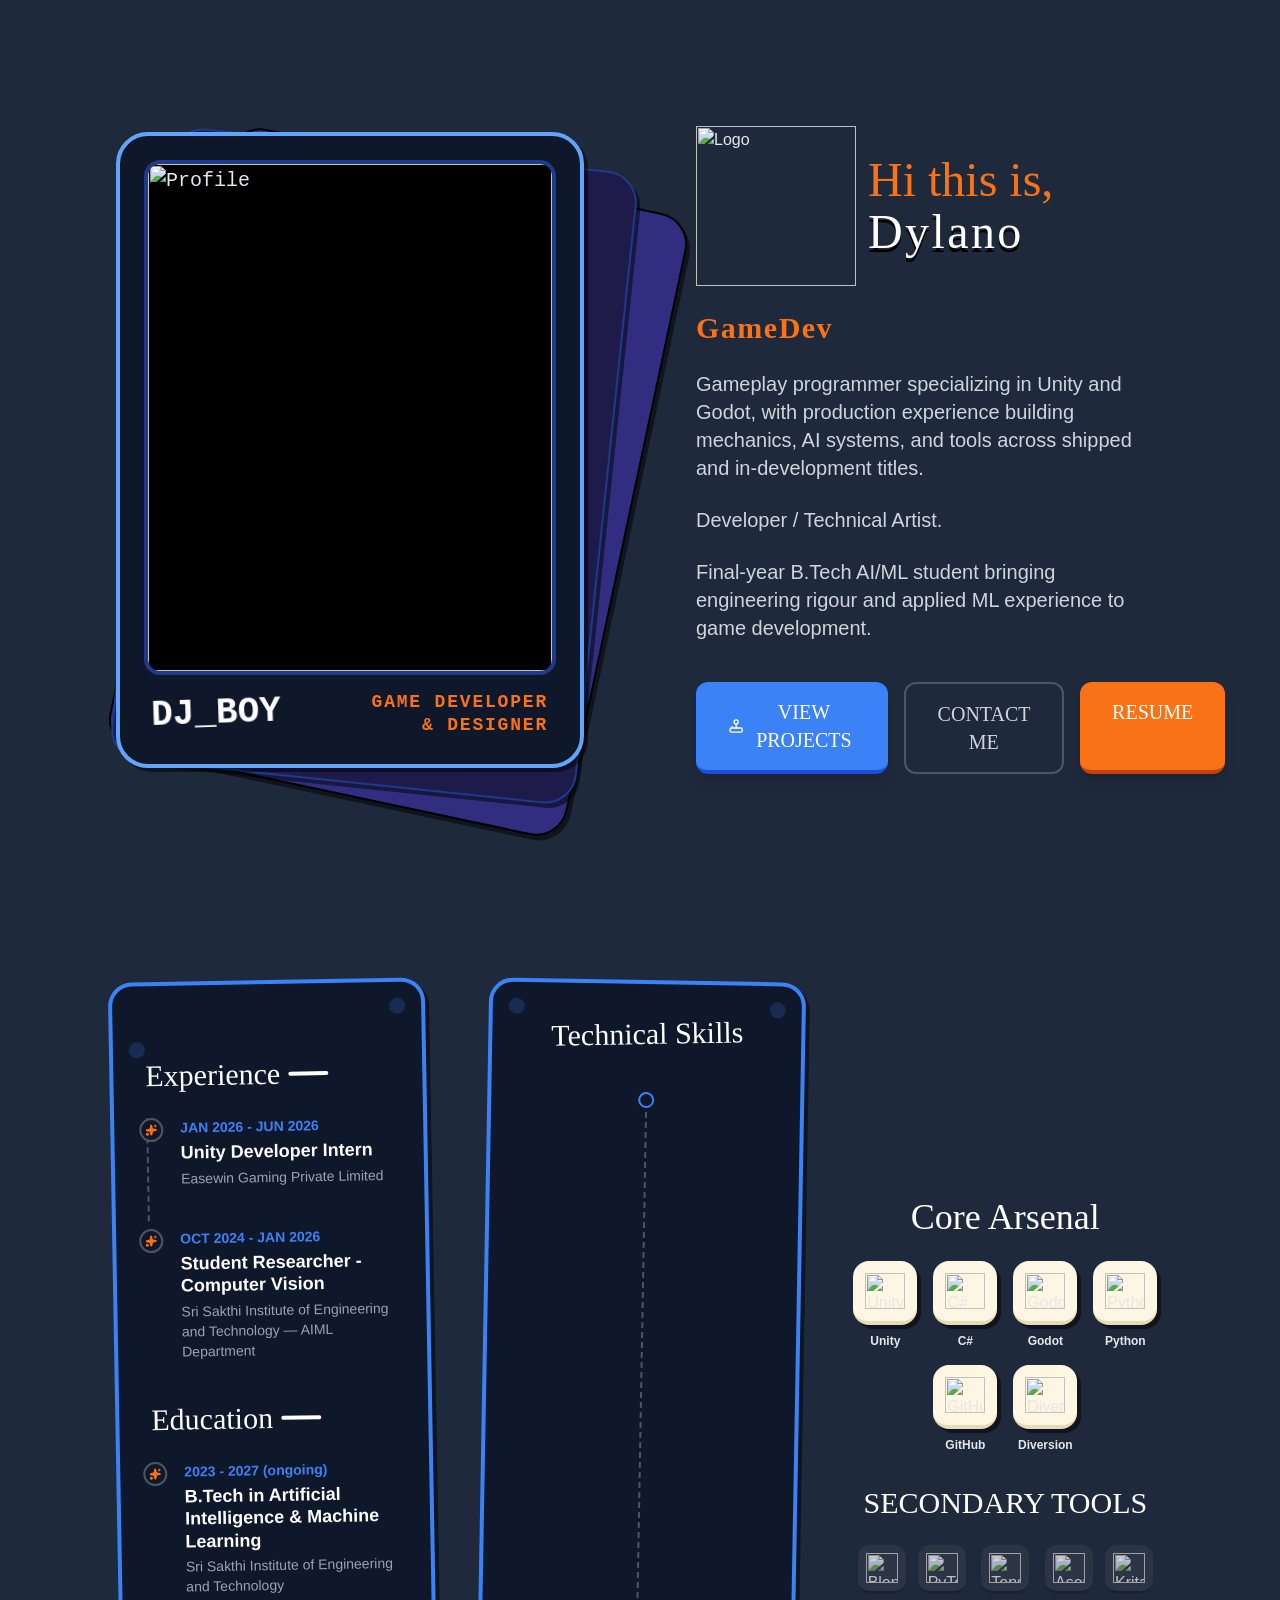
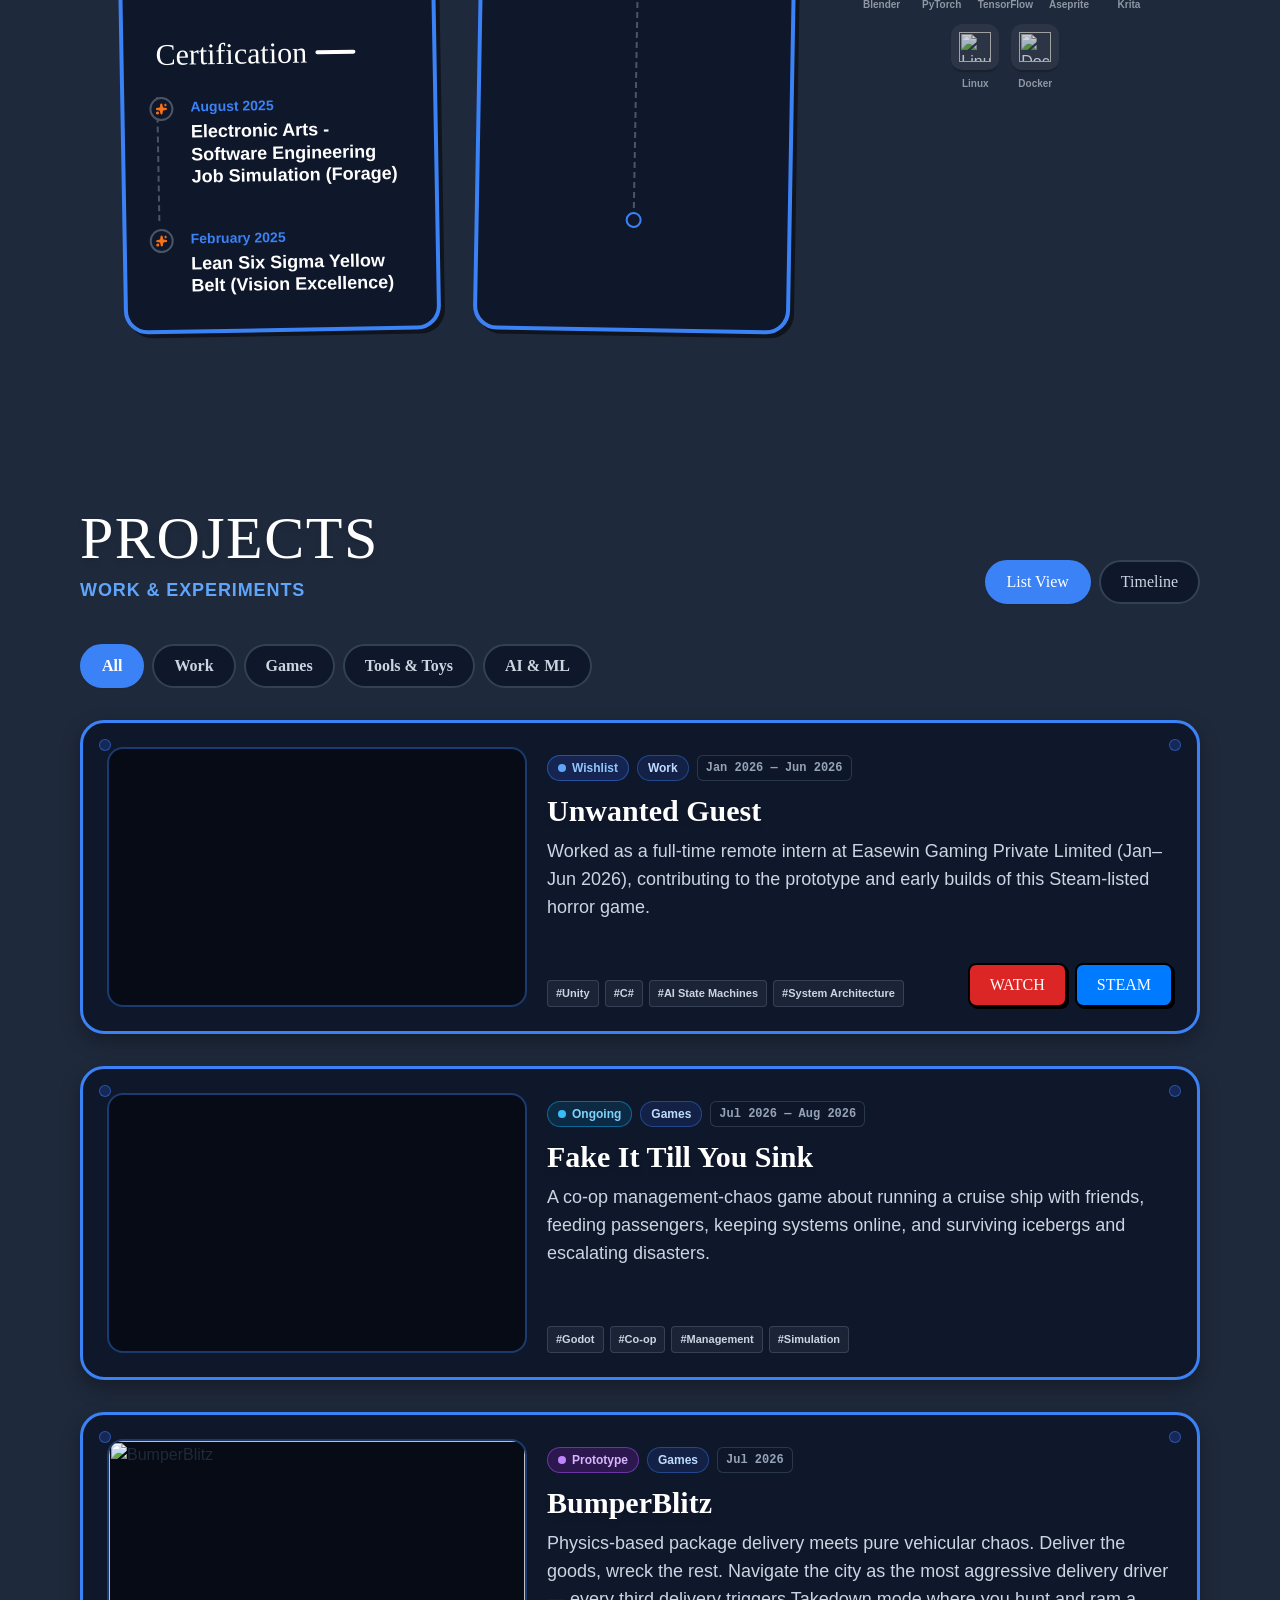
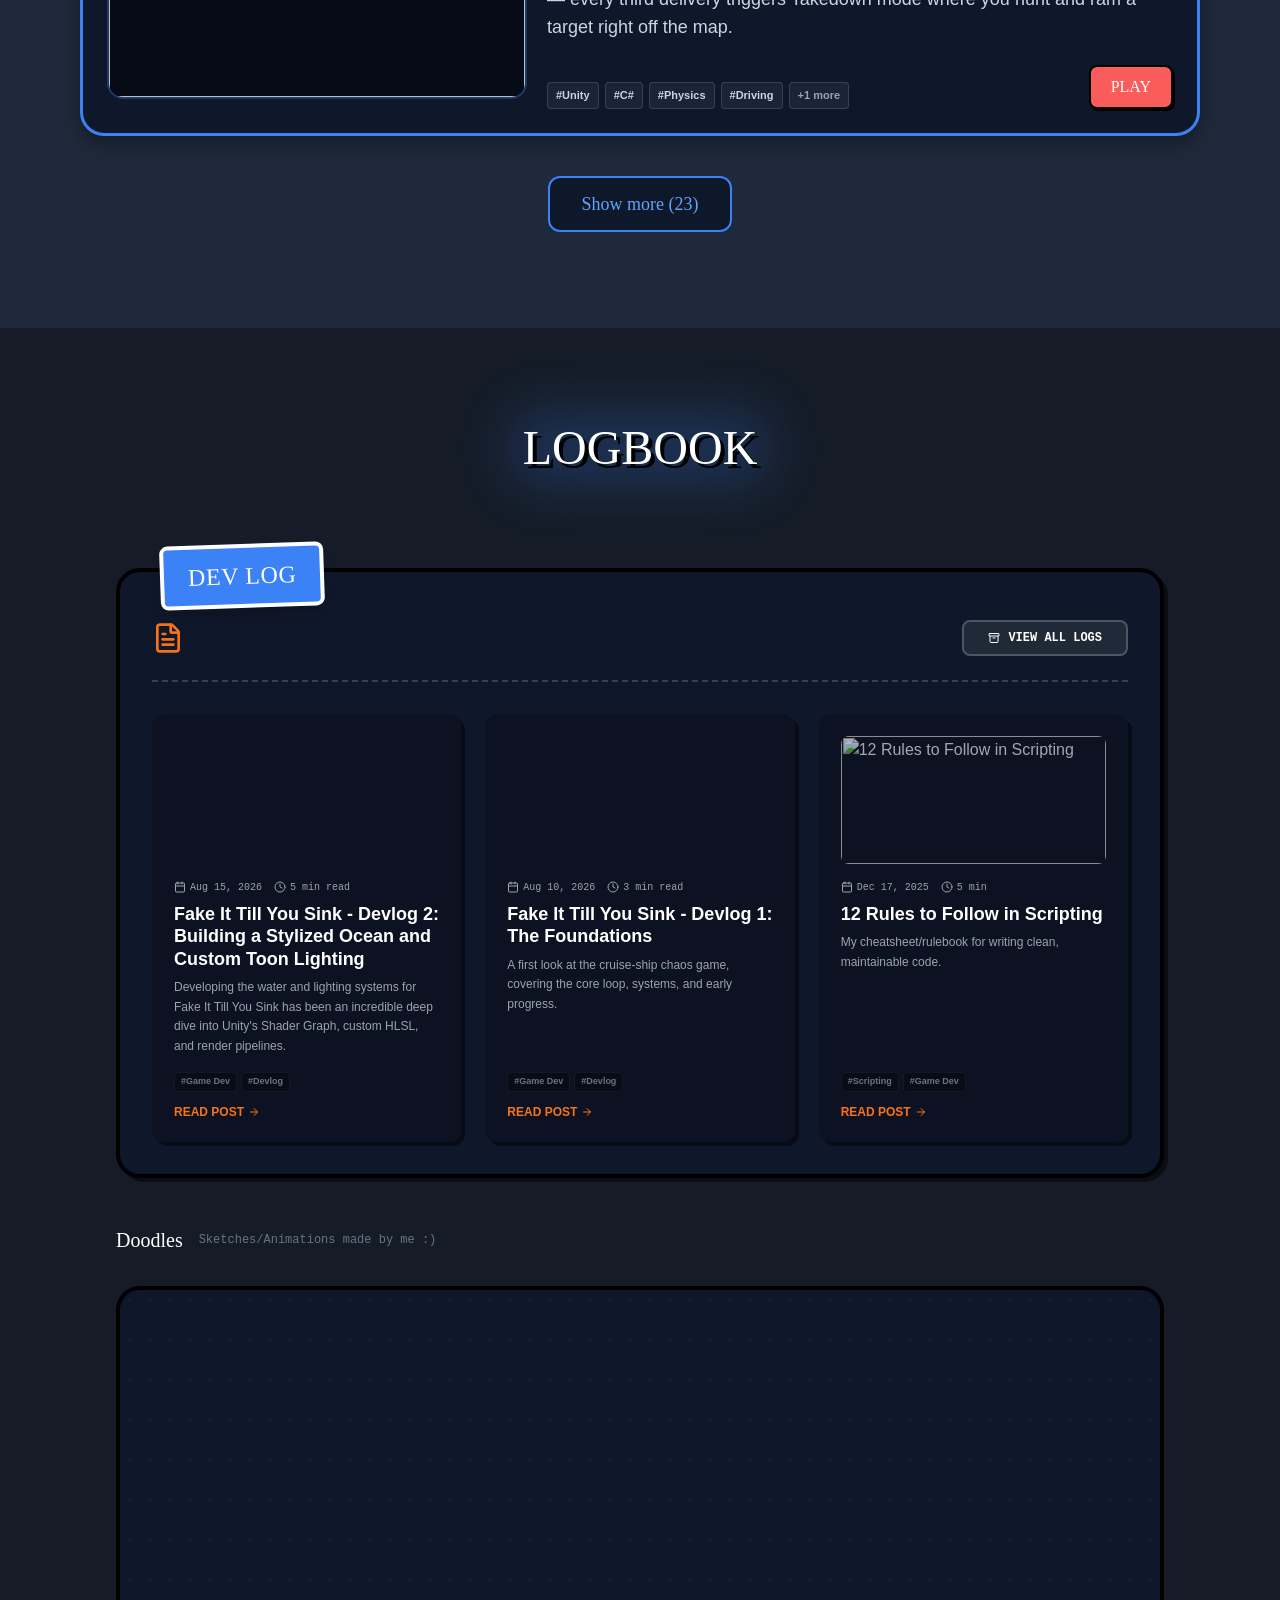
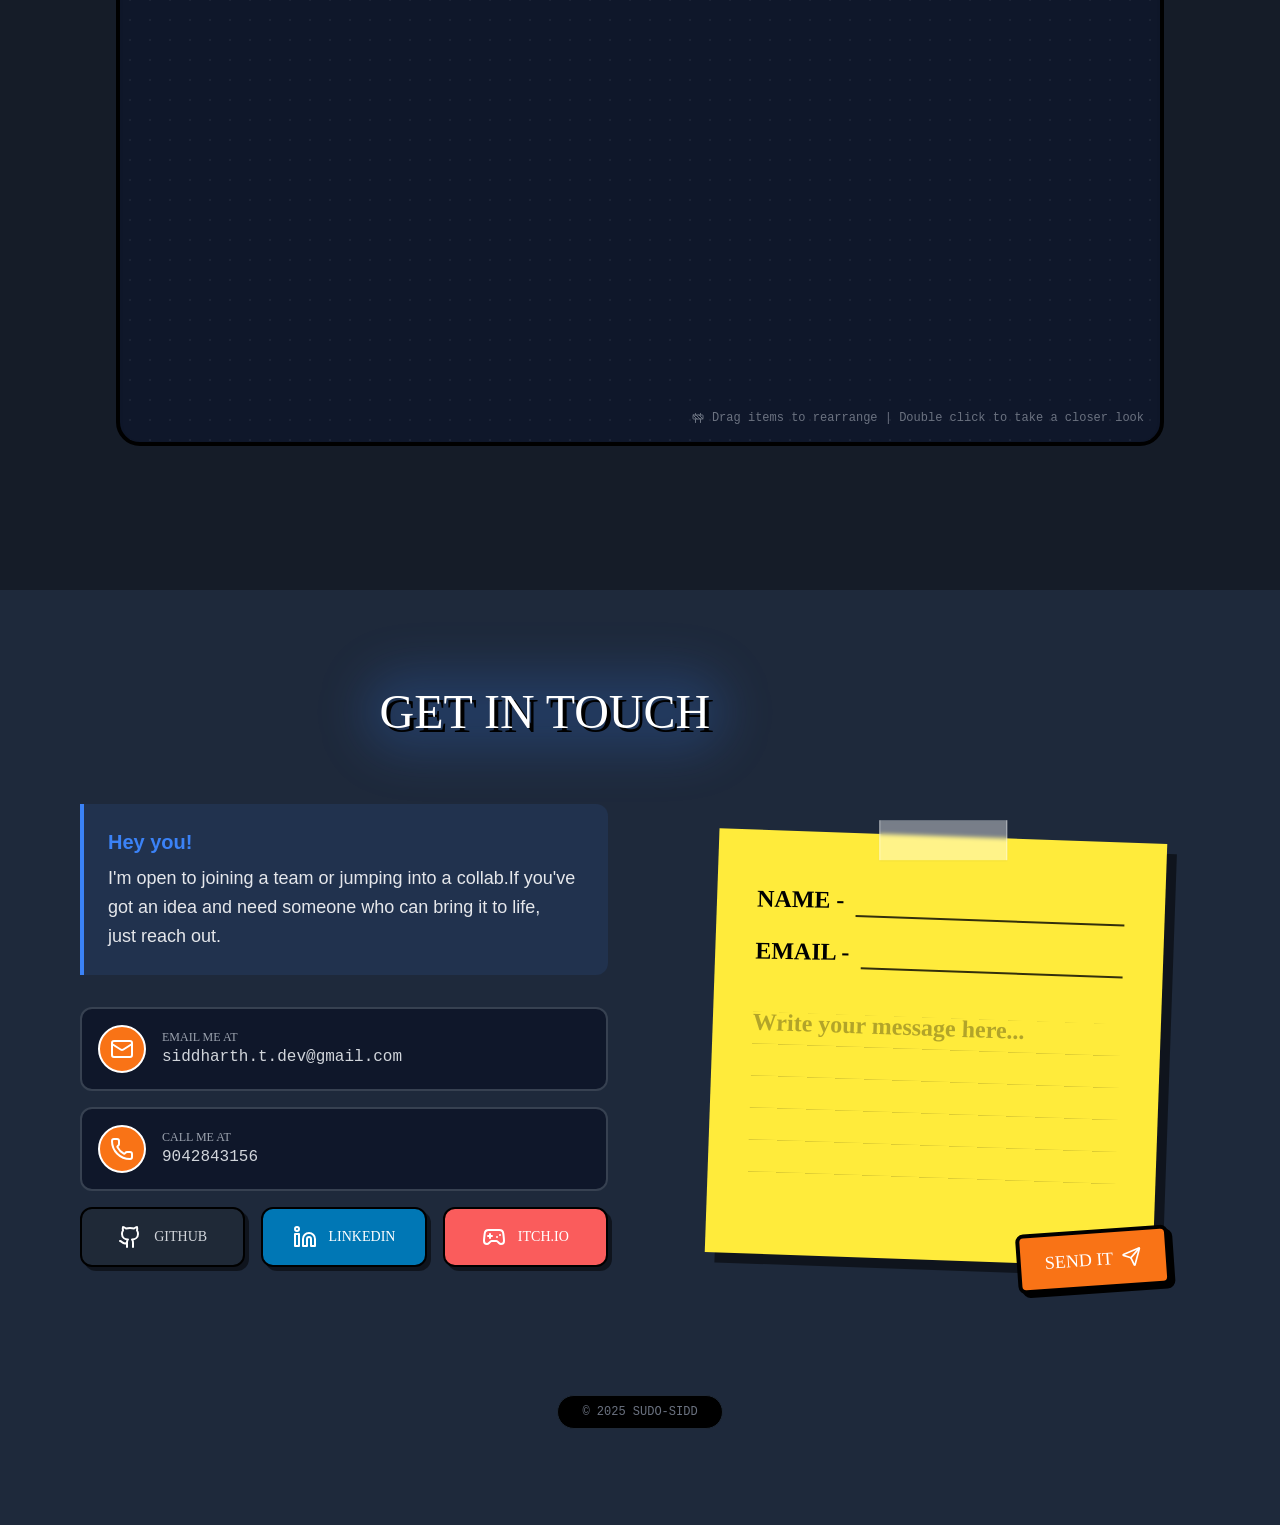
==== commit 86a89fc9: "Formating" ====
--- a/index.html
+++ b/index.html
@@ -1,41 +1,27 @@
 <html lang="en"><head>
     <meta charset="UTF-8">
     <meta name="viewport" content="width=device-width, initial-scale=1.0">
-    <meta name="description" content="Portfolio of Siddharth T (sudo-sidd) - I’m a student who likes building systems that work the way they should, look good, and feel intentional. I work in the overlap between art, design, and systems because each one solves a different part of the puzzle.">
+    <meta name="description" content="Portfolio of Dylano S (Dj_boy)">
     <meta name="robots" content="index, follow">
     <!-- SEO Meta Tags (auto-generated by generate-seo-html.js) -->
-    <meta name="author" content="Siddharth T">
-    <meta name="keywords" content="Siddharth T, sudo-sidd, game developer, gameplay programmer, game AI, Unity developer, Godot developer, indie game dev, Unity, C#, Godot 4, Python, GitHub, Diversion, Blender, PyTorch, TensorFlow, Aseprite, Krita, Linux, Docker, portfolio, game design, reinforcement learning, imitation learning">
-    <link rel="canonical" href="https://sudosidd.dev">
-    <link rel="alternate" type="application/rss+xml" title="sudo-sidd Dev Log" href="https://sudosidd.dev/rss.xml">
-    <link rel="alternate" type="text/plain" title="LLM-friendly version" href="https://sudosidd.dev/llms.txt">
+    <meta name="author" content="Dylano S">
+    <meta name="keywords" content="Dylano S, Dj_boy, game developer, Unity developer, Unity, C#, GitHub, Diversion, portfolio, game design">
+    <link rel="canonical" href="https://djboy06.github.io">
 
     <!-- Open Graph -->
     <meta property="og:type" content="website">
-    <meta property="og:url" content="https://sudosidd.dev">
+    <meta property="og:url" content="https://djboy06.github.io">
     <meta property="og:title" content="sudo-sidd | Gameplay Programmer">
-    <meta property="og:description" content="Portfolio of Siddharth T (sudo-sidd) — Gameplay Programmer. Gameplay programmer specializing in Unity and Godot, with production experience building mechanics, AI systems, and tools across shipped and in-development titles.">
+    <meta property="og:description" content="Portfolio of Dylano S (sudo-sidd) — Gameplay Programmer. Gameplay programmer specializing in Unity and Godot, with production experience building mechanics, AI systems, and tools across shipped and in-development titles.">
     <meta property="og:site_name" content="sudo-sidd Portfolio">
     <meta property="og:locale" content="en_US">
-    <meta property="og:image" content="https://sudosidd.dev/logo.png">
-
-    <!-- Twitter Card -->
-    <meta name="twitter:card" content="summary">
-    <meta name="twitter:title" content="sudo-sidd | Gameplay Programmer">
-    <meta name="twitter:description" content="Portfolio of Siddharth T (sudo-sidd) — Gameplay Programmer. Gameplay programmer specializing in Unity and Godot, with production experience building mechanics, AI systems, and tools across shipped and in-development titles.">
-    <meta name="twitter:image" content="https://sudosidd.dev/logo.png">
+    <meta property="og:image" content="https://djboy06.github.io/Killua-zoldyck-lightning-Finger.gif">
     <!-- /SEO Meta Tags -->
     <title>sudo-sidd | Game Developer &amp; Designer</title>
     <link rel="icon" href="/logo.png">
     <!-- DNS prefetch for external resources -->
     <link rel="dns-prefetch" href="//gc.zgo.at">
     <link rel="dns-prefetch" href="//cdn.tailwindcss.com">
-    <!-- GoatCounter Analytics -->
-    <script data-goatcounter="https://sudo-sidd.goatcounter.com/count" async="" src="//gc.zgo.at/count.js"></script>
-    <script src="https://cdn.tailwindcss.com?plugins=typography"></script>
-    <link rel="preconnect" href="https://fonts.googleapis.com">
-    <link rel="preconnect" href="https://fonts.gstatic.com" crossorigin="">
-    <link href="https://fonts.googleapis.com/css2?family=Bungee&amp;family=Rajdhani:wght@400;500;600;700&amp;family=Share+Tech+Mono&amp;family=Patrick+Hand&amp;family=Caveat:wght@400;700&amp;family=Permanent+Marker&amp;family=Lexend:wght@300;400;600;700&amp;family=VT323&amp;display=swap" rel="stylesheet">
     <script>
         tailwind.config = {
             theme: {
@@ -97,479 +83,744 @@
             background: #f97316;
         }
     </style>
-
-    <!-- JSON-LD Structured Data (auto-generated by generate-seo-html.js) -->
-    <script type="application/ld+json">
-        {
-            "@context": "https://schema.org",
-            "@type": "Person",
-            "name": "Siddharth T",
-            "alternateName": "sudo-sidd",
-            "url": "https://sudosidd.dev",
-            "image": "https://sudosidd.dev/logo.png",
-            "jobTitle": "Gameplay Programmer",
-            "description": "I make games. Some are silly little experiments that exist for a joke, some I'm trying to make genuinely epic and meaningful. \\n\\n Btech in AI/ML , which sneaks into a lot of what I build. ",
-            "knowsAbout": [
-                "Unity",
-                "C#",
-                "Godot 4",
-                "Python",
-                "GitHub",
-                "Diversion",
-                "Blender",
-                "PyTorch",
-                "TensorFlow",
-                "Aseprite",
-                "Krita",
-                "Linux",
-                "Docker"
-            ],
-            "sameAs": [
-                "https://github.com/sudo-sidd",
-                "https://sudo-sidd.itch.io"
-            ],
-            "alumniOf": [
-                {
-                    "@type": "EducationalOrganization",
-                    "name": "Sri Sakthi Institute of Engineering and Technology"
-                }
-            ],
-            "hasOccupation": [
-                {
-                    "@type": "Occupation",
-                    "name": "Unity Developer Intern",
-                    "occupationLocation": {
-                        "@type": "Organization",
-                        "name": "Easewin Gaming Private Limited"
-                    }
-                },
-                {
-                    "@type": "Occupation",
-                    "name": "Student Researcher - Computer Vision",
-                    "occupationLocation": {
-                        "@type": "Organization",
-                        "name": "Sri Sakthi Institute of Engineering and Technology — AIML Department"
-                    }
-                }
-            ],
-            "hasCredential": [
-                {
-                    "@type": "EducationalOccupationalCredential",
-                    "name": "Electronic Arts - Software Engineering Job Simulation (Forage)",
-                    "dateCreated": "August 2025"
-                },
-                {
-                    "@type": "EducationalOccupationalCredential",
-                    "name": "Lean Six Sigma Yellow Belt (Vision Excellence)",
-                    "dateCreated": "February 2025"
-                }
-            ]
-        }
-    </script>
-    <script type="application/ld+json">
-        {
-            "@context": "https://schema.org",
-            "@type": "WebSite",
-            "name": "sudo-sidd Portfolio",
-            "url": "https://sudosidd.dev",
-            "description": "Portfolio and dev logs of Siddharth T, a Gameplay Programmer.",
-            "author": {
-                "@type": "Person",
-                "name": "Siddharth T"
-            }
-        }
-    </script>
-    <script type="application/ld+json">
-        {
-            "@context": "https://schema.org",
-            "@type": "ItemList",
-            "name": "Projects by sudo-sidd",
-            "numberOfItems": 26,
-            "itemListElement": [
-                {
-                    "@type": "ListItem",
-                    "position": 1,
-                    "item": {
-                        "@type": "SoftwareApplication",
-                        "name": "Pkmn True-Scale AR",
-                        "description": "A true-scale Pokemon Augmented Reality demonstration built in Unity using spatial surface tracking and realistic real-world asset scaling.",
-                        "url": "https://sudosidd.dev/project/pkmn-true-scale-ar",
-                        "applicationCategory": "GameApplication",
-                        "codeRepository": "https://github.com/sudo-sidd/pkmn-true-scale-ar",
-                        "keywords": "Unity, C#, AR Foundation, Mobile AR"
-                    }
-                },
-                {
-                    "@type": "ListItem",
-                    "position": 2,
-                    "item": {
-                        "@type": "SoftwareApplication",
-                        "name": "BumperBlitz",
-                        "description": "Physics-based package delivery meets pure vehicular chaos. Deliver the goods, wreck the rest. Navigate the city as the most aggressive delivery driver — every third delivery triggers Takedown mode where you hunt and ram a target right off the map.",
-                        "url": "https://sudosidd.dev/project/bumperblitz",
-                        "applicationCategory": "GameApplication",
-                        "keywords": "Unity, C#, Physics, Driving, HTML5"
-                    }
-                },
-                {
-                    "@type": "ListItem",
-                    "position": 3,
-                    "item": {
-                        "@type": "SoftwareApplication",
-                        "name": "The Last Train Out of Here",
-                        "description": "A 4-day GMTK Game Jam submission. Play as a train conductor managing resources, passengers, and survival across 10 desperate days — accept refugees, trade at markets, and keep your people alive long enough to leave the country.",
-                        "url": "https://sudosidd.dev/project/last-train-out-of-here",
-                        "applicationCategory": "GameApplication",
-                        "keywords": "Godot, GDScript, Resource Management, Game Jam, Narrative"
-                    }
-                },
-                {
-                    "@type": "ListItem",
-                    "position": 4,
-                    "item": {
-                        "@type": "SoftwareApplication",
-                        "name": "GLTFast WebP Support",
-                        "description": "An extension for the GLTFast addon in Unity to import GLTF/GLB files containing WebP textures, optimizing asset loading and memory usage.",
-                        "url": "https://sudosidd.dev/project/gltfast-webp",
-                        "applicationCategory": "GameApplication",
-                        "codeRepository": "https://github.com/sudo-sidd/gltfast-webp-support-unity",
-                        "keywords": "Unity, C#, GLTFast, WebP, Graphics"
-                    }
-                },
-                {
-                    "@type": "ListItem",
-                    "position": 5,
-                    "item": {
-                        "@type": "SoftwareApplication",
-                        "name": "ColdInfer",
-                        "description": "A high-performance C-based inference engine optimized for fast local execution of machine learning models.",
-                        "url": "https://sudosidd.dev/project/coldinfer",
-                        "applicationCategory": "GameApplication",
-                        "codeRepository": "https://github.com/sudo-sidd/ColdInfer",
-                        "keywords": "Machine Learning, Systems Programming"
-                    }
-                },
-                {
-                    "@type": "ListItem",
-                    "position": 6,
-                    "item": {
-                        "@type": "SoftwareApplication",
-                        "name": "3D Imitation Learning",
-                        "description": "A Godot 4 and Python AI framework to dynamically train 3D agents using live demonstrations with a BC-to-PPO RL pipeline.",
-                        "url": "https://sudosidd.dev/project/imitation-learning",
-                        "applicationCategory": "GameApplication",
-                        "codeRepository": "https://github.com/sudo-sidd/Imitation_learning_Godot",
-                        "keywords": "Godot 4, Python, PPO, PyTorch"
-                    }
-                },
-                {
-                    "@type": "ListItem",
-                    "position": 7,
-                    "item": {
-                        "@type": "SoftwareApplication",
-                        "name": "GitHub Profile V-Pet",
-                        "description": "A virtual pet that lives in my GitHub profile README. Features interactive actions (feeding/playing) and real-time state updates via Actions.",
-                        "url": "https://sudosidd.dev/project/github-vpet",
-                        "applicationCategory": "GameApplication",
-                        "codeRepository": "https://github.com/sudo-sidd/sudo-sidd",
-                        "keywords": "GitHub Actions, Python, Pixel Art"
-                    }
-                },
-                {
-                    "@type": "ListItem",
-                    "position": 8,
-                    "item": {
-                        "@type": "SoftwareApplication",
-                        "name": "Kernel Panic",
-                        "description": "A 2-player co-op game about procedural miscommunication under pressure. Manage BOILER_OS, a Victorian-era archival engine with a corruption problem.",
-                        "url": "https://sudosidd.dev/project/kernel-panic",
-                        "applicationCategory": "GameApplication",
-                        "keywords": "2D, Multiplayer, Text based, Puzzle"
-                    }
-                },
-                {
-                    "@type": "ListItem",
-                    "position": 9,
-                    "item": {
-                        "@type": "SoftwareApplication",
-                        "name": "Unity TPC Stress Test",
-                        "description": "A full-cycle QA project auditing Unity's Third-Person Starter Asset. Covers bug tracking via GitHub Issues & Kanban, and engineering fixes for camera clipping and physics collision issues.",
-                        "url": "https://sudosidd.dev/project/unity-tpc-stress-test",
-                        "applicationCategory": "GameApplication",
-                        "codeRepository": "https://github.com/sudo-sidd/Unity-Third-Person-Controller-Stress-Test",
-                        "keywords": "Unity, C#, QA, Cinemachine"
-                    }
-                },
-                {
-                    "@type": "ListItem",
-                    "position": 10,
-                    "item": {
-                        "@type": "SoftwareApplication",
-                        "name": "Exam Ninja",
-                        "description": "A fun, Fruit Ninja-style Unity game where players grade flying exam papers by swiping across the screen. Features physics-based paper gliding and dynamic grading.",
-                        "url": "https://sudosidd.dev/project/exam-ninja",
-                        "applicationCategory": "GameApplication",
-                        "codeRepository": "https://github.com/sudo-sidd/ExamNinja",
-                        "keywords": "Unity, C#, Physics, 2D"
-                    }
-                },
-                {
-                    "@type": "ListItem",
-                    "position": 11,
-                    "item": {
-                        "@type": "SoftwareApplication",
-                        "name": "Unity UI API Demo",
-                        "description": "A demonstration of connecting Unity UI elements with an external API.",
-                        "url": "https://sudosidd.dev/project/unity-ui-api-demo",
-                        "applicationCategory": "GameApplication",
-                        "codeRepository": "https://github.com/sudo-sidd/unity-ui-api-demo",
-                        "keywords": "Unity, C#, UI, API"
-                    }
-                },
-                {
-                    "@type": "ListItem",
-                    "position": 12,
-                    "item": {
-                        "@type": "SoftwareApplication",
-                        "name": "Unwanted Guest",
-                        "description": "Worked as a full-time remote intern at Easewin Gaming Private Limited (Jan–Jun 2026), contributing to the prototype and early builds of this Steam-listed horror game.",
-                        "url": "https://sudosidd.dev/project/unwanted-guest",
-                        "applicationCategory": "GameApplication",
-                        "keywords": "Unity, C#, AI State Machines, System Architecture"
-                    }
-                },
-                {
-                    "@type": "ListItem",
-                    "position": 13,
-                    "item": {
-                        "@type": "SoftwareApplication",
-                        "name": "Fake It Till You Sink",
-                        "description": "A co-op management-chaos game about running a cruise ship with friends, feeding passengers, keeping systems online, and surviving icebergs and escalating disasters.",
-                        "url": "https://sudosidd.dev/project/fake-it-till-you-sink",
-                        "applicationCategory": "GameApplication",
-                        "keywords": "Godot, Co-op, Management, Simulation"
-                    }
-                },
-                {
-                    "@type": "ListItem",
-                    "position": 14,
-                    "item": {
-                        "@type": "SoftwareApplication",
-                        "name": "IMG to ASCII Converter",
-                        "description": "An interactive web application that converts uploaded images into customizable ASCII text art in real time.",
-                        "url": "https://sudosidd.dev/project/img-to-ascii",
-                        "applicationCategory": "GameApplication",
-                        "codeRepository": "https://github.com/sudo-sidd/IMG-to-ASCII",
-                        "keywords": "HTML5, JavaScript, CSS, Canvas API"
-                    }
-                },
-                {
-                    "@type": "ListItem",
-                    "position": 15,
-                    "item": {
-                        "@type": "SoftwareApplication",
-                        "name": "Unity Tactical Grid Prototype",
-                        "description": "A 3D turn-based tactical grid prototype built in Unity. Demonstrates procedural grid generation, custom editor tools, A* pathfinding, and enemy AI behavior.",
-                        "url": "https://sudosidd.dev/project/unity-tactical-grid",
-                        "applicationCategory": "GameApplication",
-                        "codeRepository": "https://github.com/sudo-sidd/UnityTacticalGrid-proto",
-                        "keywords": "Unity, C#, Pathfinding, Procedural Gen"
-                    }
-                },
-                {
-                    "@type": "ListItem",
-                    "position": 16,
-                    "item": {
-                        "@type": "SoftwareApplication",
-                        "name": "Honknarok",
-                        "description": "Honknarok is a short, physics-based rage game set on a treacherous mountain path to Valhalla.",
-                        "url": "https://sudosidd.dev/project/honknarok",
-                        "applicationCategory": "GameApplication",
-                        "keywords": "Godot, Physics, Rage Game"
-                    }
-                },
-                {
-                    "@type": "ListItem",
-                    "position": 17,
-                    "item": {
-                        "@type": "SoftwareApplication",
-                        "name": "Computer Vision & Attendance Systems",
-                        "description": "A suite of Computer Vision tools, face recognition pipelines, gallery management, and automated student/staff attendance tracking applications developed during Student Researcher work.",
-                        "url": "https://sudosidd.dev/project/student-cv-suite",
-                        "applicationCategory": "GameApplication",
-                        "codeRepository": "https://github.com/sudo-sidd/Student-FaceVault",
-                        "keywords": "Python, OpenCV, Face Recognition, Computer Vision, Deep Learning"
-                    }
-                },
-                {
-                    "@type": "ListItem",
-                    "position": 18,
-                    "item": {
-                        "@type": "SoftwareApplication",
-                        "name": "Tiny Wilds",
-                        "description": "A predator-prey simulation and real-time evolution sandbox with autonomous agents built in Godot 4 and PyTorch.",
-                        "url": "https://sudosidd.dev/project/tiny-wilds",
-                        "applicationCategory": "GameApplication",
-                        "codeRepository": "https://github.com/sudo-sidd/TinyWilds",
-                        "keywords": "Godot 4, Evolution Simulation, Sandbox, AI"
-                    }
-                },
-                {
-                    "@type": "ListItem",
-                    "position": 19,
-                    "item": {
-                        "@type": "SoftwareApplication",
-                        "name": "Image Comparison Application",
-                        "description": "A desktop application for pixel-level visual comparison, structural similarity assessment, and difference highlighting between image files.",
-                        "url": "https://sudosidd.dev/project/image-comparison-app",
-                        "applicationCategory": "GameApplication",
-                        "codeRepository": "https://github.com/sudo-sidd/Image_comparison_application",
-                        "keywords": "Python, OpenCV, Computer Vision, GUI"
-                    }
-                },
-                {
-                    "@type": "ListItem",
-                    "position": 20,
-                    "item": {
-                        "@type": "SoftwareApplication",
-                        "name": "Fire Spread Simulation",
-                        "description": "A cellular automata simulation modeling dynamic wildfire propagation across terrain influenced by wind vectors, moisture, and fuel density.",
-                        "url": "https://sudosidd.dev/project/fire-spread-simulation",
-                        "applicationCategory": "GameApplication",
-                        "codeRepository": "https://github.com/sudo-sidd/Fire-Spread-Simulation",
-                        "keywords": "Python, Cellular Automata, Simulation, Pygame"
-                    }
-                },
-                {
-                    "@type": "ListItem",
-                    "position": 21,
-                    "item": {
-                        "@type": "SoftwareApplication",
-                        "name": "ARP Poisoning Demo",
-                        "description": "An educational cybersecurity tool demonstrating ARP cache poisoning, packet manipulation, and network traffic observation.",
-                        "url": "https://sudosidd.dev/project/arp-poisoning-demo",
-                        "applicationCategory": "GameApplication",
-                        "codeRepository": "https://github.com/sudo-sidd/arp-poisoning-demo",
-                        "keywords": "Python, Cybersecurity, Networking, Scapy"
-                    }
-                },
-                {
-                    "@type": "ListItem",
-                    "position": 22,
-                    "item": {
-                        "@type": "SoftwareApplication",
-                        "name": "Product Price Prediction",
-                        "description": "An end-to-end machine learning project utilizing regression models to forecast e-commerce product pricing based on market features.",
-                        "url": "https://sudosidd.dev/project/product-price-prediction",
-                        "applicationCategory": "GameApplication",
-                        "codeRepository": "https://github.com/sudo-sidd/Product-Price-Prediction",
-                        "keywords": "Python, Jupyter, Machine Learning, Data Science"
-                    }
-                },
-                {
-                    "@type": "ListItem",
-                    "position": 23,
-                    "item": {
-                        "@type": "SoftwareApplication",
-                        "name": "Conway's Game of Life",
-                        "description": "An interactive Python implementation of John Conway's cellular automaton with configurable initial grids and speed controls.",
-                        "url": "https://sudosidd.dev/project/conways-game-of-life",
-                        "applicationCategory": "GameApplication",
-                        "codeRepository": "https://github.com/sudo-sidd/Conway-s-Game-Of-Life",
-                        "keywords": "Python, Cellular Automata, Simulation"
-                    }
-                },
-                {
-                    "@type": "ListItem",
-                    "position": 24,
-                    "item": {
-                        "@type": "SoftwareApplication",
-                        "name": "Traffic Flow Simulation",
-                        "description": "A cellular automata traffic model analyzing vehicle density, speed fluctuations, and phantom traffic jams on multi-lane highways.",
-                        "url": "https://sudosidd.dev/project/traffic-flow-simulation",
-                        "applicationCategory": "GameApplication",
-                        "codeRepository": "https://github.com/sudo-sidd/Traffic-Flow-Simulation-with-cellular-automata",
-                        "keywords": "Python, Cellular Automata, Traffic Modeling, Simulation"
-                    }
-                },
-                {
-                    "@type": "ListItem",
-                    "position": 25,
-                    "item": {
-                        "@type": "SoftwareApplication",
-                        "name": "Students Mental Health Analysis",
-                        "description": "A data science project analyzing student survey data to uncover statistical patterns and environmental factors influencing student mental well-being.",
-                        "url": "https://sudosidd.dev/project/students-mental-health-analysis",
-                        "applicationCategory": "GameApplication",
-                        "codeRepository": "https://github.com/sudo-sidd/Students-Mental-Health-Analysis",
-                        "keywords": "Python, Jupyter, Data Science, Data Analysis"
-                    }
-                },
-                {
-                    "@type": "ListItem",
-                    "position": 26,
-                    "item": {
-                        "@type": "SoftwareApplication",
-                        "name": "Count-down",
-                        "description": "A platformer where your countdown affects the levels, activating and deactivating elements of it. Timing is the key. You control the countdown, each number in the countdown is linked with a certain object in the level and when you reach a number the linked objects are highlighted.\\n\\nHit spacebar to count down, you dont have direct control over the player in the game only activating the character at the right time in order to solve the puzzle.",
-                        "url": "https://sudosidd.dev/project/count-down",
-                        "applicationCategory": "GameApplication",
-                        "keywords": "Game Jam, Platformer, Puzzle"
-                    }
-                }
-            ]
-        }
-    </script>
-    <!-- /JSON-LD Structured Data -->
-
-
-
-
-
-
-
-
-
-
-
-
-
-
-
-    <script type="importmap">
-        {
-          "imports": {
-            "react": "https://aistudiocdn.com/react@^19.2.0",
-            "react/": "https://aistudiocdn.com/react@^19.2.0/",
-            "react-dom/": "https://aistudiocdn.com/react-dom@^19.2.0/",
-            "framer-motion": "https://aistudiocdn.com/framer-motion@^12.23.24",
-            "lucide-react": "https://aistudiocdn.com/lucide-react@^0.555.0"
-          }
-        }
-    </script>
-    <script type="module" crossorigin="" src="/assets/index-DCRNgdB4.js"></script>
-    <link rel="modulepreload" crossorigin="" href="/assets/vendor-react-OmalGJJc.js">
-    <link rel="modulepreload" crossorigin="" href="/assets/vendor-motion-B7WLFJcJ.js">
-    <link rel="modulepreload" crossorigin="" href="/assets/vendor-icons-BqzAwKEc.js">
-    <link rel="modulepreload" crossorigin="" href="/assets/vendor-markdown-DR7CzG95.js">
-    <link rel="stylesheet" crossorigin="" href="/assets/index-xpYgfUjV.css">
+    <script type="module" crossorigin="" src="/assets/index.js"></script>
+    <link rel="modulepreload" crossorigin="" href="/assets/vendor-react.js">
+    <link rel="modulepreload" crossorigin="" href="/assets/vendor-motion.js">
+    <link rel="modulepreload" crossorigin="" href="/assets/vendor-icons.js">
+    <link rel="modulepreload" crossorigin="" href="/assets/vendor-markdown.js">
+    <link rel="stylesheet" crossorigin="" href="/assets/index.css">
     <style>*, ::before, ::after{--tw-border-spacing-x:0;--tw-border-spacing-y:0;--tw-translate-x:0;--tw-translate-y:0;--tw-rotate:0;--tw-skew-x:0;--tw-skew-y:0;--tw-scale-x:1;--tw-scale-y:1;--tw-pan-x: ;--tw-pan-y: ;--tw-pinch-zoom: ;--tw-scroll-snap-strictness:proximity;--tw-gradient-from-position: ;--tw-gradient-via-position: ;--tw-gradient-to-position: ;--tw-ordinal: ;--tw-slashed-zero: ;--tw-numeric-figure: ;--tw-numeric-spacing: ;--tw-numeric-fraction: ;--tw-ring-inset: ;--tw-ring-offset-width:0px;--tw-ring-offset-color:#fff;--tw-ring-color:rgb(59 130 246 / 0.5);--tw-ring-offset-shadow:0 0 #0000;--tw-ring-shadow:0 0 #0000;--tw-shadow:0 0 #0000;--tw-shadow-colored:0 0 #0000;--tw-blur: ;--tw-brightness: ;--tw-contrast: ;--tw-grayscale: ;--tw-hue-rotate: ;--tw-invert: ;--tw-saturate: ;--tw-sepia: ;--tw-drop-shadow: ;--tw-backdrop-blur: ;--tw-backdrop-brightness: ;--tw-backdrop-contrast: ;--tw-backdrop-grayscale: ;--tw-backdrop-hue-rotate: ;--tw-backdrop-invert: ;--tw-backdrop-opacity: ;--tw-backdrop-saturate: ;--tw-backdrop-sepia: ;--tw-contain-size: ;--tw-contain-layout: ;--tw-contain-paint: ;--tw-contain-style: ;}::backdrop{--tw-border-spacing-x:0;--tw-border-spacing-y:0;--tw-translate-x:0;--tw-translate-y:0;--tw-rotate:0;--tw-skew-x:0;--tw-skew-y:0;--tw-scale-x:1;--tw-scale-y:1;--tw-pan-x: ;--tw-pan-y: ;--tw-pinch-zoom: ;--tw-scroll-snap-strictness:proximity;--tw-gradient-from-position: ;--tw-gradient-via-position: ;--tw-gradient-to-position: ;--tw-ordinal: ;--tw-slashed-zero: ;--tw-numeric-figure: ;--tw-numeric-spacing: ;--tw-numeric-fraction: ;--tw-ring-inset: ;--tw-ring-offset-width:0px;--tw-ring-offset-color:#fff;--tw-ring-color:rgb(59 130 246 / 0.5);--tw-ring-offset-shadow:0 0 #0000;--tw-ring-shadow:0 0 #0000;--tw-shadow:0 0 #0000;--tw-shadow-colored:0 0 #0000;--tw-blur: ;--tw-brightness: ;--tw-contrast: ;--tw-grayscale: ;--tw-hue-rotate: ;--tw-invert: ;--tw-saturate: ;--tw-sepia: ;--tw-drop-shadow: ;--tw-backdrop-blur: ;--tw-backdrop-brightness: ;--tw-backdrop-contrast: ;--tw-backdrop-grayscale: ;--tw-backdrop-hue-rotate: ;--tw-backdrop-invert: ;--tw-backdrop-opacity: ;--tw-backdrop-saturate: ;--tw-backdrop-sepia: ;--tw-contain-size: ;--tw-contain-layout: ;--tw-contain-paint: ;--tw-contain-style: ;}/* ! tailwindcss v3.4.17 | MIT License | https://tailwindcss.com */*,::after,::before{box-sizing:border-box;border-width:0;border-style:solid;border-color:#e5e7eb}::after,::before{--tw-content:''}:host,html{line-height:1.5;-webkit-text-size-adjust:100%;-moz-tab-size:4;tab-size:4;font-family:"Rajdhani", sans-serif;font-feature-settings:normal;font-variation-settings:normal;-webkit-tap-highlight-color:transparent}body{margin:0;line-height:inherit}hr{height:0;color:inherit;border-top-width:1px}abbr:where([title]){-webkit-text-decoration:underline dotted;text-decoration:underline dotted}h1,h2,h3,h4,h5,h6{font-size:inherit;font-weight:inherit}a{color:inherit;text-decoration:inherit}b,strong{font-weight:bolder}code,kbd,pre,samp{font-family:ui-monospace, SFMono-Regular, Menlo, Monaco, Consolas, "Liberation Mono", "Courier New", monospace;font-feature-settings:normal;font-variation-settings:normal;font-size:1em}small{font-size:80%}sub,sup{font-size:75%;line-height:0;position:relative;vertical-align:baseline}sub{bottom:-.25em}sup{top:-.5em}table{text-indent:0;border-color:inherit;border-collapse:collapse}button,input,optgroup,select,textarea{font-family:inherit;font-feature-settings:inherit;font-variation-settings:inherit;font-size:100%;font-weight:inherit;line-height:inherit;letter-spacing:inherit;color:inherit;margin:0;padding:0}button,select{text-transform:none}button,input:where([type=button]),input:where([type=reset]),input:where([type=submit]){-webkit-appearance:button;background-color:transparent;background-image:none}:-moz-focusring{outline:auto}:-moz-ui-invalid{box-shadow:none}progress{vertical-align:baseline}::-webkit-inner-spin-button,::-webkit-outer-spin-button{height:auto}[type=search]{-webkit-appearance:textfield;outline-offset:-2px}::-webkit-search-decoration{-webkit-appearance:none}::-webkit-file-upload-button{-webkit-appearance:button;font:inherit}summary{display:list-item}blockquote,dd,dl,figure,h1,h2,h3,h4,h5,h6,hr,p,pre{margin:0}fieldset{margin:0;padding:0}legend{padding:0}menu,ol,ul{list-style:none;margin:0;padding:0}dialog{padding:0}textarea{resize:vertical}input::placeholder,textarea::placeholder{opacity:1;color:#9ca3af}[role=button],button{cursor:pointer}:disabled{cursor:default}audio,canvas,embed,iframe,img,object,svg,video{display:block;vertical-align:middle}img,video{max-width:100%;height:auto}[hidden]:where(:not([hidden=until-found])){display:none}.pointer-events-none{pointer-events:none}.fixed{position:fixed}.absolute{position:absolute}.relative{position:relative}.inset-0{inset:0px}.-inset-4{inset:-1rem}.inset-1{inset:0.25rem}.-bottom-6{bottom:-1.5rem}.-left-\[9px\]{left:-9px}.-right-4{right:-1rem}.-top-4{top:-1rem}.-top-5{top:-1.25rem}.bottom-0{bottom:0px}.bottom-4{bottom:1rem}.left-1\/2{left:50%}.left-4{left:1rem}.right-4{right:1rem}.top-0{top:0px}.top-4{top:1rem}.-top-3{top:-0.75rem}.bottom-3{bottom:0.75rem}.left-3{left:0.75rem}.z-\[100\]{z-index:100}.-z-10{z-index:-10}.-z-20{z-index:-20}.z-0{z-index:0}.z-10{z-index:10}.z-20{z-index:20}.order-1{order:1}.order-2{order:2}.mx-auto{margin-left:auto;margin-right:auto}.mb-1{margin-bottom:0.25rem}.mb-10{margin-bottom:2.5rem}.mb-12{margin-bottom:3rem}.mb-2{margin-bottom:0.5rem}.mb-3{margin-bottom:0.75rem}.mb-4{margin-bottom:1rem}.mb-6{margin-bottom:1.5rem}.mb-8{margin-bottom:2rem}.mt-1{margin-top:0.25rem}.mt-10{margin-top:2.5rem}.mt-2{margin-top:0.5rem}.mt-32{margin-top:8rem}.mt-4{margin-top:1rem}.mt-8{margin-top:2rem}.mt-auto{margin-top:auto}.line-clamp-2{overflow:hidden;display:-webkit-box;-webkit-box-orient:vertical;-webkit-line-clamp:2}.line-clamp-3{overflow:hidden;display:-webkit-box;-webkit-box-orient:vertical;-webkit-line-clamp:3}.block{display:block}.inline-block{display:inline-block}.flex{display:flex}.inline-flex{display:inline-flex}.grid{display:grid}.hidden{display:none}.aspect-\[4\/5\]{aspect-ratio:4/5}.h-96{height:24rem}.h-1{height:0.25rem}.h-10{height:2.5rem}.h-12{height:3rem}.h-16{height:4rem}.h-2{height:0.5rem}.h-28{height:7rem}.h-3{height:0.75rem}.h-32{height:8rem}.h-4{height:1rem}.h-48{height:12rem}.h-5{height:1.25rem}.h-6{height:1.5rem}.h-\[220px\]{height:220px}.h-\[700px\]{height:700px}.h-full{height:100%}.h-24{height:6rem}.min-h-screen{min-height:100vh}.w-96{width:24rem}.w-0\.5{width:0.125rem}.w-10{width:2.5rem}.w-12{width:3rem}.w-16{width:4rem}.w-2{width:0.5rem}.w-28{width:7rem}.w-3{width:0.75rem}.w-32{width:8rem}.w-4{width:1rem}.w-5{width:1.25rem}.w-6{width:1.5rem}.w-full{width:100%}.w-24{width:6rem}.w-40{width:10rem}.min-w-0{min-width:0px}.max-w-2xl{max-width:42rem}.max-w-md{max-width:28rem}.flex-1{flex:1 1 0%}.shrink-0{flex-shrink:0}.flex-grow{flex-grow:1}.origin-bottom-left{transform-origin:bottom left}.-translate-x-1\/2{--tw-translate-x:-50%;transform:translate(var(--tw-translate-x), var(--tw-translate-y)) rotate(var(--tw-rotate)) skewX(var(--tw-skew-x)) skewY(var(--tw-skew-y)) scaleX(var(--tw-scale-x)) scaleY(var(--tw-scale-y))}.-translate-x-2{--tw-translate-x:-0.5rem;transform:translate(var(--tw-translate-x), var(--tw-translate-y)) rotate(var(--tw-rotate)) skewX(var(--tw-skew-x)) skewY(var(--tw-skew-y)) scaleX(var(--tw-scale-x)) scaleY(var(--tw-scale-y))}.-translate-x-4{--tw-translate-x:-1rem;transform:translate(var(--tw-translate-x), var(--tw-translate-y)) rotate(var(--tw-rotate)) skewX(var(--tw-skew-x)) skewY(var(--tw-skew-y)) scaleX(var(--tw-scale-x)) scaleY(var(--tw-scale-y))}.-translate-x-6{--tw-translate-x:-1.5rem;transform:translate(var(--tw-translate-x), var(--tw-translate-y)) rotate(var(--tw-rotate)) skewX(var(--tw-skew-x)) skewY(var(--tw-skew-y)) scaleX(var(--tw-scale-x)) scaleY(var(--tw-scale-y))}.translate-x-12{--tw-translate-x:3rem;transform:translate(var(--tw-translate-x), var(--tw-translate-y)) rotate(var(--tw-rotate)) skewX(var(--tw-skew-x)) skewY(var(--tw-skew-y)) scaleX(var(--tw-scale-x)) scaleY(var(--tw-scale-y))}.translate-x-4{--tw-translate-x:1rem;transform:translate(var(--tw-translate-x), var(--tw-translate-y)) rotate(var(--tw-rotate)) skewX(var(--tw-skew-x)) skewY(var(--tw-skew-y)) scaleX(var(--tw-scale-x)) scaleY(var(--tw-scale-y))}.translate-x-6{--tw-translate-x:1.5rem;transform:translate(var(--tw-translate-x), var(--tw-translate-y)) rotate(var(--tw-rotate)) skewX(var(--tw-skew-x)) skewY(var(--tw-skew-y)) scaleX(var(--tw-scale-x)) scaleY(var(--tw-scale-y))}.translate-y-4{--tw-translate-y:1rem;transform:translate(var(--tw-translate-x), var(--tw-translate-y)) rotate(var(--tw-rotate)) skewX(var(--tw-skew-x)) skewY(var(--tw-skew-y)) scaleX(var(--tw-scale-x)) scaleY(var(--tw-scale-y))}.translate-y-8{--tw-translate-y:2rem;transform:translate(var(--tw-translate-x), var(--tw-translate-y)) rotate(var(--tw-rotate)) skewX(var(--tw-skew-x)) skewY(var(--tw-skew-y)) scaleX(var(--tw-scale-x)) scaleY(var(--tw-scale-y))}.-rotate-1{--tw-rotate:-1deg;transform:translate(var(--tw-translate-x), var(--tw-translate-y)) rotate(var(--tw-rotate)) skewX(var(--tw-skew-x)) skewY(var(--tw-skew-y)) scaleX(var(--tw-scale-x)) scaleY(var(--tw-scale-y))}.-rotate-2{--tw-rotate:-2deg;transform:translate(var(--tw-translate-x), var(--tw-translate-y)) rotate(var(--tw-rotate)) skewX(var(--tw-skew-x)) skewY(var(--tw-skew-y)) scaleX(var(--tw-scale-x)) scaleY(var(--tw-scale-y))}.-rotate-6{--tw-rotate:-6deg;transform:translate(var(--tw-translate-x), var(--tw-translate-y)) rotate(var(--tw-rotate)) skewX(var(--tw-skew-x)) skewY(var(--tw-skew-y)) scaleX(var(--tw-scale-x)) scaleY(var(--tw-scale-y))}.rotate-1{--tw-rotate:1deg;transform:translate(var(--tw-translate-x), var(--tw-translate-y)) rotate(var(--tw-rotate)) skewX(var(--tw-skew-x)) skewY(var(--tw-skew-y)) scaleX(var(--tw-scale-x)) scaleY(var(--tw-scale-y))}.rotate-12{--tw-rotate:12deg;transform:translate(var(--tw-translate-x), var(--tw-translate-y)) rotate(var(--tw-rotate)) skewX(var(--tw-skew-x)) skewY(var(--tw-skew-y)) scaleX(var(--tw-scale-x)) scaleY(var(--tw-scale-y))}.rotate-2{--tw-rotate:2deg;transform:translate(var(--tw-translate-x), var(--tw-translate-y)) rotate(var(--tw-rotate)) skewX(var(--tw-skew-x)) skewY(var(--tw-skew-y)) scaleX(var(--tw-scale-x)) scaleY(var(--tw-scale-y))}.rotate-3{--tw-rotate:3deg;transform:translate(var(--tw-translate-x), var(--tw-translate-y)) rotate(var(--tw-rotate)) skewX(var(--tw-skew-x)) skewY(var(--tw-skew-y)) scaleX(var(--tw-scale-x)) scaleY(var(--tw-scale-y))}.rotate-6{--tw-rotate:6deg;transform:translate(var(--tw-translate-x), var(--tw-translate-y)) rotate(var(--tw-rotate)) skewX(var(--tw-skew-x)) skewY(var(--tw-skew-y)) scaleX(var(--tw-scale-x)) scaleY(var(--tw-scale-y))}.rotate-\[-2deg\]{--tw-rotate:-2deg;transform:translate(var(--tw-translate-x), var(--tw-translate-y)) rotate(var(--tw-rotate)) skewX(var(--tw-skew-x)) skewY(var(--tw-skew-y)) scaleX(var(--tw-scale-x)) scaleY(var(--tw-scale-y))}.rotate-\[-6deg\]{--tw-rotate:-6deg;transform:translate(var(--tw-translate-x), var(--tw-translate-y)) rotate(var(--tw-rotate)) skewX(var(--tw-skew-x)) skewY(var(--tw-skew-y)) scaleX(var(--tw-scale-x)) scaleY(var(--tw-scale-y))}.transform{transform:translate(var(--tw-translate-x), var(--tw-translate-y)) rotate(var(--tw-rotate)) skewX(var(--tw-skew-x)) skewY(var(--tw-skew-y)) scaleX(var(--tw-scale-x)) scaleY(var(--tw-scale-y))}@keyframes pulse{50%{opacity:.5}}.animate-pulse{animation:pulse 2s cubic-bezier(0.4, 0, 0.6, 1) infinite}.cursor-none{cursor:none}.cursor-pointer{cursor:pointer}.select-none{-webkit-user-select:none;user-select:none}.resize-none{resize:none}.grid-cols-1{grid-template-columns:repeat(1, minmax(0, 1fr))}.flex-col{flex-direction:column}.flex-wrap{flex-wrap:wrap}.items-start{align-items:flex-start}.items-end{align-items:flex-end}.items-center{align-items:center}.justify-center{justify-content:center}.justify-between{justify-content:space-between}.gap-1{gap:0.25rem}.gap-1\.5{gap:0.375rem}.gap-12{gap:3rem}.gap-2{gap:0.5rem}.gap-3{gap:0.75rem}.gap-4{gap:1rem}.gap-5{gap:1.25rem}.gap-6{gap:1.5rem}.gap-8{gap:2rem}.space-y-10 > :not([hidden]) ~ :not([hidden]){--tw-space-y-reverse:0;margin-top:calc(2.5rem * calc(1 - var(--tw-space-y-reverse)));margin-bottom:calc(2.5rem * var(--tw-space-y-reverse))}.space-y-2 > :not([hidden]) ~ :not([hidden]){--tw-space-y-reverse:0;margin-top:calc(0.5rem * calc(1 - var(--tw-space-y-reverse)));margin-bottom:calc(0.5rem * var(--tw-space-y-reverse))}.space-y-4 > :not([hidden]) ~ :not([hidden]){--tw-space-y-reverse:0;margin-top:calc(1rem * calc(1 - var(--tw-space-y-reverse)));margin-bottom:calc(1rem * var(--tw-space-y-reverse))}.space-y-6 > :not([hidden]) ~ :not([hidden]){--tw-space-y-reverse:0;margin-top:calc(1.5rem * calc(1 - var(--tw-space-y-reverse)));margin-bottom:calc(1.5rem * var(--tw-space-y-reverse))}.self-center{align-self:center}.overflow-hidden{overflow:hidden}.truncate{overflow:hidden;text-overflow:ellipsis;white-space:nowrap}.whitespace-nowrap{white-space:nowrap}.rounded{border-radius:0.25rem}.rounded-2xl{border-radius:1rem}.rounded-3xl{border-radius:1.5rem}.rounded-\[2rem\]{border-radius:2rem}.rounded-full{border-radius:9999px}.rounded-lg{border-radius:0.5rem}.rounded-md{border-radius:0.375rem}.rounded-xl{border-radius:0.75rem}.rounded-r-xl{border-top-right-radius:0.75rem;border-bottom-right-radius:0.75rem}.border{border-width:1px}.border-2{border-width:2px}.border-4{border-width:4px}.border-\[3px\]{border-width:3px}.border-b-2{border-bottom-width:2px}.border-b-4{border-bottom-width:4px}.border-l{border-left-width:1px}.border-l-2{border-left-width:2px}.border-l-4{border-left-width:4px}.border-r{border-right-width:1px}.border-dashed{border-style:dashed}.border-none{border-style:none}.border-\[\#e6dbb9\]{--tw-border-opacity:1;border-color:rgb(230 219 185 / var(--tw-border-opacity, 1))}.border-black{--tw-border-opacity:1;border-color:rgb(0 0 0 / var(--tw-border-opacity, 1))}.border-black\/20{border-color:rgb(0 0 0 / 0.2)}.border-black\/40{border-color:rgb(0 0 0 / 0.4)}.border-black\/80{border-color:rgb(0 0 0 / 0.8)}.border-blue-400{--tw-border-opacity:1;border-color:rgb(96 165 250 / var(--tw-border-opacity, 1))}.border-blue-500{--tw-border-opacity:1;border-color:rgb(59 130 246 / var(--tw-border-opacity, 1))}.border-blue-500\/40{border-color:rgb(59 130 246 / 0.4)}.border-blue-500\/50{border-color:rgb(59 130 246 / 0.5)}.border-blue-700{--tw-border-opacity:1;border-color:rgb(29 78 216 / var(--tw-border-opacity, 1))}.border-blue-900{--tw-border-opacity:1;border-color:rgb(30 58 138 / var(--tw-border-opacity, 1))}.border-gray-600{--tw-border-opacity:1;border-color:rgb(75 85 99 / var(--tw-border-opacity, 1))}.border-gray-700{--tw-border-opacity:1;border-color:rgb(55 65 81 / var(--tw-border-opacity, 1))}.border-gray-800{--tw-border-opacity:1;border-color:rgb(31 41 55 / var(--tw-border-opacity, 1))}.border-orange-700{--tw-border-opacity:1;border-color:rgb(194 65 12 / var(--tw-border-opacity, 1))}.border-purple-500\/50{border-color:rgb(168 85 247 / 0.5)}.border-sky-500\/50{border-color:rgb(14 165 233 / 0.5)}.border-slate-600\/60{border-color:rgb(71 85 105 / 0.6)}.border-slate-700{--tw-border-opacity:1;border-color:rgb(51 65 85 / var(--tw-border-opacity, 1))}.border-slate-700\/80{border-color:rgb(51 65 85 / 0.8)}.border-toon-blue{--tw-border-opacity:1;border-color:rgb(59 130 246 / var(--tw-border-opacity, 1))}.border-toon-orange\/30{border-color:rgb(249 115 22 / 0.3)}.border-transparent{border-color:transparent}.border-white{--tw-border-opacity:1;border-color:rgb(255 255 255 / var(--tw-border-opacity, 1))}.border-white\/5{border-color:rgb(255 255 255 / 0.05)}.border-white\/50{border-color:rgb(255 255 255 / 0.5)}.border-gray-300{--tw-border-opacity:1;border-color:rgb(209 213 219 / var(--tw-border-opacity, 1))}.bg-\[\#1E293B\]{--tw-bg-opacity:1;background-color:rgb(30 41 59 / var(--tw-bg-opacity, 1))}.bg-\[\#0077b5\]{--tw-bg-opacity:1;background-color:rgb(0 119 181 / var(--tw-bg-opacity, 1))}.bg-\[\#007bff\]{--tw-bg-opacity:1;background-color:rgb(0 123 255 / var(--tw-bg-opacity, 1))}.bg-\[\#0F172A\]{--tw-bg-opacity:1;background-color:rgb(15 23 42 / var(--tw-bg-opacity, 1))}.bg-\[\#0f172a\]{--tw-bg-opacity:1;background-color:rgb(15 23 42 / var(--tw-bg-opacity, 1))}.bg-\[\#151c28\]{--tw-bg-opacity:1;background-color:rgb(21 28 40 / var(--tw-bg-opacity, 1))}.bg-\[\#1e1b4b\]{--tw-bg-opacity:1;background-color:rgb(30 27 75 / var(--tw-bg-opacity, 1))}.bg-\[\#2d3748\]{--tw-bg-opacity:1;background-color:rgb(45 55 72 / var(--tw-bg-opacity, 1))}.bg-\[\#312e81\]{--tw-bg-opacity:1;background-color:rgb(49 46 129 / var(--tw-bg-opacity, 1))}.bg-\[\#fa5c5c\]{--tw-bg-opacity:1;background-color:rgb(250 92 92 / var(--tw-bg-opacity, 1))}.bg-\[\#fdf6e3\]{--tw-bg-opacity:1;background-color:rgb(253 246 227 / var(--tw-bg-opacity, 1))}.bg-\[\#ffeb3b\]{--tw-bg-opacity:1;background-color:rgb(255 235 59 / var(--tw-bg-opacity, 1))}.bg-black{--tw-bg-opacity:1;background-color:rgb(0 0 0 / var(--tw-bg-opacity, 1))}.bg-black\/20{background-color:rgb(0 0 0 / 0.2)}.bg-black\/30{background-color:rgb(0 0 0 / 0.3)}.bg-black\/50{background-color:rgb(0 0 0 / 0.5)}.bg-blue-400{--tw-bg-opacity:1;background-color:rgb(96 165 250 / var(--tw-bg-opacity, 1))}.bg-blue-500{--tw-bg-opacity:1;background-color:rgb(59 130 246 / var(--tw-bg-opacity, 1))}.bg-blue-900\/30{background-color:rgb(30 58 138 / 0.3)}.bg-blue-900\/40{background-color:rgb(30 58 138 / 0.4)}.bg-blue-900\/50{background-color:rgb(30 58 138 / 0.5)}.bg-gray-800{--tw-bg-opacity:1;background-color:rgb(31 41 55 / var(--tw-bg-opacity, 1))}.bg-purple-400{--tw-bg-opacity:1;background-color:rgb(192 132 252 / var(--tw-bg-opacity, 1))}.bg-purple-900\/40{background-color:rgb(88 28 135 / 0.4)}.bg-red-600{--tw-bg-opacity:1;background-color:rgb(220 38 38 / var(--tw-bg-opacity, 1))}.bg-sky-400{--tw-bg-opacity:1;background-color:rgb(56 189 248 / var(--tw-bg-opacity, 1))}.bg-sky-900\/40{background-color:rgb(12 74 110 / 0.4)}.bg-slate-800{--tw-bg-opacity:1;background-color:rgb(30 41 59 / var(--tw-bg-opacity, 1))}.bg-slate-800\/80{background-color:rgb(30 41 59 / 0.8)}.bg-slate-900\/50{background-color:rgb(15 23 42 / 0.5)}.bg-toon-bg{--tw-bg-opacity:1;background-color:rgb(30 41 59 / var(--tw-bg-opacity, 1))}.bg-toon-blue{--tw-bg-opacity:1;background-color:rgb(59 130 246 / var(--tw-bg-opacity, 1))}.bg-toon-blue\/10{background-color:rgb(59 130 246 / 0.1)}.bg-toon-blue\/20{background-color:rgb(59 130 246 / 0.2)}.bg-toon-card{--tw-bg-opacity:1;background-color:rgb(15 23 42 / var(--tw-bg-opacity, 1))}.bg-toon-orange{--tw-bg-opacity:1;background-color:rgb(249 115 22 / var(--tw-bg-opacity, 1))}.bg-transparent{background-color:transparent}.bg-white{--tw-bg-opacity:1;background-color:rgb(255 255 255 / var(--tw-bg-opacity, 1))}.bg-white\/40{background-color:rgb(255 255 255 / 0.4)}.bg-gray-200{--tw-bg-opacity:1;background-color:rgb(229 231 235 / var(--tw-bg-opacity, 1))}.bg-yellow-200\/80{background-color:rgb(254 240 138 / 0.8)}.bg-gradient-to-tr{background-image:linear-gradient(to top right, var(--tw-gradient-stops))}.from-yellow-500\/10{--tw-gradient-from:rgb(234 179 8 / 0.1) var(--tw-gradient-from-position);--tw-gradient-to:rgb(234 179 8 / 0) var(--tw-gradient-to-position);--tw-gradient-stops:var(--tw-gradient-from), var(--tw-gradient-to)}.to-transparent{--tw-gradient-to:transparent var(--tw-gradient-to-position)}.fill-toon-orange{fill:#f97316}.object-contain{object-fit:contain}.object-cover{object-fit:cover}.p-0{padding:0px}.p-1{padding:0.25rem}.p-2{padding:0.5rem}.p-3{padding:0.75rem}.p-4{padding:1rem}.p-5{padding:1.25rem}.p-8{padding:2rem}.px-1\.5{padding-left:0.375rem;padding-right:0.375rem}.px-2{padding-left:0.5rem;padding-right:0.5rem}.px-2\.5{padding-left:0.625rem;padding-right:0.625rem}.px-4{padding-left:1rem;padding-right:1rem}.px-5{padding-left:1.25rem;padding-right:1.25rem}.px-6{padding-left:1.5rem;padding-right:1.5rem}.px-8{padding-left:2rem;padding-right:2rem}.py-0\.5{padding-top:0.125rem;padding-bottom:0.125rem}.py-1{padding-top:0.25rem;padding-bottom:0.25rem}.py-10{padding-top:2.5rem;padding-bottom:2.5rem}.py-12{padding-top:3rem;padding-bottom:3rem}.py-16{padding-top:4rem;padding-bottom:4rem}.py-2{padding-top:0.5rem;padding-bottom:0.5rem}.py-3{padding-top:0.75rem;padding-bottom:0.75rem}.py-4{padding-top:1rem;padding-bottom:1rem}.pb-1{padding-bottom:0.25rem}.pb-4{padding-bottom:1rem}.pb-8{padding-bottom:2rem}.pl-8{padding-left:2rem}.pt-6{padding-top:1.5rem}.pt-8{padding-top:2rem}.text-center{text-align:center}.font-caveat{font-family:"Caveat", cursive}.font-display{font-family:"Bungee", cursive}.font-hand{font-family:"Patrick Hand", cursive}.font-lexend{font-family:"Lexend", sans-serif}.font-minecraft{font-family:"VT323", monospace}.font-mono{font-family:ui-monospace, SFMono-Regular, Menlo, Monaco, Consolas, "Liberation Mono", "Courier New", monospace}.font-sans{font-family:"Rajdhani", sans-serif}.text-2xl{font-size:1.5rem;line-height:2rem}.text-3xl{font-size:1.875rem;line-height:2.25rem}.text-4xl{font-size:2.25rem;line-height:2.5rem}.text-5xl{font-size:3rem;line-height:1}.text-\[10px\]{font-size:10px}.text-\[11px\]{font-size:11px}.text-\[14px\]{font-size:14px}.text-\[16px\]{font-size:16px}.text-\[32px\]{font-size:32px}.text-\[9px\]{font-size:9px}.text-base{font-size:1rem;line-height:1.5rem}.text-lg{font-size:1.125rem;line-height:1.75rem}.text-sm{font-size:0.875rem;line-height:1.25rem}.text-xl{font-size:1.25rem;line-height:1.75rem}.text-xs{font-size:0.75rem;line-height:1rem}.font-bold{font-weight:700}.font-extrabold{font-weight:800}.uppercase{text-transform:uppercase}.capitalize{text-transform:capitalize}.leading-\[32px\]{line-height:32px}.leading-none{line-height:1}.leading-relaxed{line-height:1.625}.leading-tight{line-height:1.25}.tracking-wide{letter-spacing:0.025em}.tracking-wider{letter-spacing:0.05em}.tracking-widest{letter-spacing:0.1em}.text-black{--tw-text-opacity:1;color:rgb(0 0 0 / var(--tw-text-opacity, 1))}.text-blue-200{--tw-text-opacity:1;color:rgb(191 219 254 / var(--tw-text-opacity, 1))}.text-blue-300{--tw-text-opacity:1;color:rgb(147 197 253 / var(--tw-text-opacity, 1))}.text-blue-400{--tw-text-opacity:1;color:rgb(96 165 250 / var(--tw-text-opacity, 1))}.text-gray-200{--tw-text-opacity:1;color:rgb(229 231 235 / var(--tw-text-opacity, 1))}.text-gray-300{--tw-text-opacity:1;color:rgb(209 213 219 / var(--tw-text-opacity, 1))}.text-gray-400{--tw-text-opacity:1;color:rgb(156 163 175 / var(--tw-text-opacity, 1))}.text-gray-500{--tw-text-opacity:1;color:rgb(107 114 128 / var(--tw-text-opacity, 1))}.text-purple-300{--tw-text-opacity:1;color:rgb(216 180 254 / var(--tw-text-opacity, 1))}.text-sky-300{--tw-text-opacity:1;color:rgb(125 211 252 / var(--tw-text-opacity, 1))}.text-slate-300{--tw-text-opacity:1;color:rgb(203 213 225 / var(--tw-text-opacity, 1))}.text-slate-400{--tw-text-opacity:1;color:rgb(148 163 184 / var(--tw-text-opacity, 1))}.text-slate-800{--tw-text-opacity:1;color:rgb(30 41 59 / var(--tw-text-opacity, 1))}.text-toon-blue{--tw-text-opacity:1;color:rgb(59 130 246 / var(--tw-text-opacity, 1))}.text-toon-orange{--tw-text-opacity:1;color:rgb(249 115 22 / var(--tw-text-opacity, 1))}.text-white{--tw-text-opacity:1;color:rgb(255 255 255 / var(--tw-text-opacity, 1))}.placeholder-black\/20::placeholder{color:rgb(0 0 0 / 0.2)}.placeholder-black\/30::placeholder{color:rgb(0 0 0 / 0.3)}.opacity-0{opacity:0}.opacity-100{opacity:1}.opacity-20{opacity:0.2}.opacity-70{opacity:0.7}.opacity-80{opacity:0.8}.opacity-90{opacity:0.9}.mix-blend-multiply{mix-blend-mode:multiply}.shadow-\[0_8px_20px_rgba\(0\2c 0\2c 0\2c 0\.3\)\]{--tw-shadow:0 8px 20px rgba(0,0,0,0.3);--tw-shadow-colored:0 8px 20px var(--tw-shadow-color);box-shadow:var(--tw-ring-offset-shadow, 0 0 #0000), var(--tw-ring-shadow, 0 0 #0000), var(--tw-shadow)}.shadow-\[10px_10px_0_rgba\(0\2c 0\2c 0\2c 0\.5\)\]{--tw-shadow:10px 10px 0 rgba(0,0,0,0.5);--tw-shadow-colored:10px 10px 0 var(--tw-shadow-color);box-shadow:var(--tw-ring-offset-shadow, 0 0 #0000), var(--tw-ring-shadow, 0 0 #0000), var(--tw-shadow)}.shadow-\[2px_2px_0_black\]{--tw-shadow:2px 2px 0 black;--tw-shadow-colored:2px 2px 0 var(--tw-shadow-color);box-shadow:var(--tw-ring-offset-shadow, 0 0 #0000), var(--tw-ring-shadow, 0 0 #0000), var(--tw-shadow)}.shadow-\[4px_4px_0_rgba\(0\2c 0\2c 0\2c 1\)\]{--tw-shadow:4px 4px 0 rgba(0,0,0,1);--tw-shadow-colored:4px 4px 0 var(--tw-shadow-color);box-shadow:var(--tw-ring-offset-shadow, 0 0 #0000), var(--tw-ring-shadow, 0 0 #0000), var(--tw-shadow)}.shadow-inner{--tw-shadow:inset 0 2px 4px 0 rgb(0 0 0 / 0.05);--tw-shadow-colored:inset 0 2px 4px 0 var(--tw-shadow-color);box-shadow:var(--tw-ring-offset-shadow, 0 0 #0000), var(--tw-ring-shadow, 0 0 #0000), var(--tw-shadow)}.shadow-lg{--tw-shadow:0 10px 15px -3px rgb(0 0 0 / 0.1), 0 4px 6px -4px rgb(0 0 0 / 0.1);--tw-shadow-colored:0 10px 15px -3px var(--tw-shadow-color), 0 4px 6px -4px var(--tw-shadow-color);box-shadow:var(--tw-ring-offset-shadow, 0 0 #0000), var(--tw-ring-shadow, 0 0 #0000), var(--tw-shadow)}.shadow-pop{--tw-shadow:4px 4px 0px 0px rgba(0,0,0,0.5);--tw-shadow-colored:4px 4px 0px 0px var(--tw-shadow-color);box-shadow:var(--tw-ring-offset-shadow, 0 0 #0000), var(--tw-ring-shadow, 0 0 #0000), var(--tw-shadow)}.shadow-sm{--tw-shadow:0 1px 2px 0 rgb(0 0 0 / 0.05);--tw-shadow-colored:0 1px 2px 0 var(--tw-shadow-color);box-shadow:var(--tw-ring-offset-shadow, 0 0 #0000), var(--tw-ring-shadow, 0 0 #0000), var(--tw-shadow)}.shadow-xl{--tw-shadow:0 20px 25px -5px rgb(0 0 0 / 0.1), 0 8px 10px -6px rgb(0 0 0 / 0.1);--tw-shadow-colored:0 20px 25px -5px var(--tw-shadow-color), 0 8px 10px -6px var(--tw-shadow-color);box-shadow:var(--tw-ring-offset-shadow, 0 0 #0000), var(--tw-ring-shadow, 0 0 #0000), var(--tw-shadow)}.outline-none{outline:2px solid transparent;outline-offset:2px}.blur-xl{--tw-blur:blur(24px);filter:var(--tw-blur) var(--tw-brightness) var(--tw-contrast) var(--tw-grayscale) var(--tw-hue-rotate) var(--tw-invert) var(--tw-saturate) var(--tw-sepia) var(--tw-drop-shadow)}.brightness-90{--tw-brightness:brightness(.9);filter:var(--tw-blur) var(--tw-brightness) var(--tw-contrast) var(--tw-grayscale) var(--tw-hue-rotate) var(--tw-invert) var(--tw-saturate) var(--tw-sepia) var(--tw-drop-shadow)}.drop-shadow-\[0_4px_0_rgba\(0\2c 0\2c 0\2c 1\)\]{--tw-drop-shadow:drop-shadow(0 4px 0 rgba(0,0,0,1));filter:var(--tw-blur) var(--tw-brightness) var(--tw-contrast) var(--tw-grayscale) var(--tw-hue-rotate) var(--tw-invert) var(--tw-saturate) var(--tw-sepia) var(--tw-drop-shadow)}.drop-shadow-\[4px_4px_0_rgba\(0\2c 0\2c 0\2c 1\)\]{--tw-drop-shadow:drop-shadow(4px 4px 0 rgba(0,0,0,1));filter:var(--tw-blur) var(--tw-brightness) var(--tw-contrast) var(--tw-grayscale) var(--tw-hue-rotate) var(--tw-invert) var(--tw-saturate) var(--tw-sepia) var(--tw-drop-shadow)}.drop-shadow-md{--tw-drop-shadow:drop-shadow(0 4px 3px rgb(0 0 0 / 0.07)) drop-shadow(0 2px 2px rgb(0 0 0 / 0.06));filter:var(--tw-blur) var(--tw-brightness) var(--tw-contrast) var(--tw-grayscale) var(--tw-hue-rotate) var(--tw-invert) var(--tw-saturate) var(--tw-sepia) var(--tw-drop-shadow)}.drop-shadow-sm{--tw-drop-shadow:drop-shadow(0 1px 1px rgb(0 0 0 / 0.05));filter:var(--tw-blur) var(--tw-brightness) var(--tw-contrast) var(--tw-grayscale) var(--tw-hue-rotate) var(--tw-invert) var(--tw-saturate) var(--tw-sepia) var(--tw-drop-shadow)}.grayscale-\[20\%\]{--tw-grayscale:grayscale(20%);filter:var(--tw-blur) var(--tw-brightness) var(--tw-contrast) var(--tw-grayscale) var(--tw-hue-rotate) var(--tw-invert) var(--tw-saturate) var(--tw-sepia) var(--tw-drop-shadow)}.filter{filter:var(--tw-blur) var(--tw-brightness) var(--tw-contrast) var(--tw-grayscale) var(--tw-hue-rotate) var(--tw-invert) var(--tw-saturate) var(--tw-sepia) var(--tw-drop-shadow)}.backdrop-blur-\[2px\]{--tw-backdrop-blur:blur(2px);-webkit-backdrop-filter:var(--tw-backdrop-blur) var(--tw-backdrop-brightness) var(--tw-backdrop-contrast) var(--tw-backdrop-grayscale) var(--tw-backdrop-hue-rotate) var(--tw-backdrop-invert) var(--tw-backdrop-opacity) var(--tw-backdrop-saturate) var(--tw-backdrop-sepia);backdrop-filter:var(--tw-backdrop-blur) var(--tw-backdrop-brightness) var(--tw-backdrop-contrast) var(--tw-backdrop-grayscale) var(--tw-backdrop-hue-rotate) var(--tw-backdrop-invert) var(--tw-backdrop-opacity) var(--tw-backdrop-saturate) var(--tw-backdrop-sepia)}.backdrop-blur-sm{--tw-backdrop-blur:blur(4px);-webkit-backdrop-filter:var(--tw-backdrop-blur) var(--tw-backdrop-brightness) var(--tw-backdrop-contrast) var(--tw-backdrop-grayscale) var(--tw-backdrop-hue-rotate) var(--tw-backdrop-invert) var(--tw-backdrop-opacity) var(--tw-backdrop-saturate) var(--tw-backdrop-sepia);backdrop-filter:var(--tw-backdrop-blur) var(--tw-backdrop-brightness) var(--tw-backdrop-contrast) var(--tw-backdrop-grayscale) var(--tw-backdrop-hue-rotate) var(--tw-backdrop-invert) var(--tw-backdrop-opacity) var(--tw-backdrop-saturate) var(--tw-backdrop-sepia)}.transition-opacity{transition-property:opacity;transition-timing-function:cubic-bezier(0.4, 0, 0.2, 1);transition-duration:150ms}.transition-all{transition-property:all;transition-timing-function:cubic-bezier(0.4, 0, 0.2, 1);transition-duration:150ms}.transition-colors{transition-property:color, background-color, border-color, fill, stroke, -webkit-text-decoration-color;transition-property:color, background-color, border-color, text-decoration-color, fill, stroke;transition-property:color, background-color, border-color, text-decoration-color, fill, stroke, -webkit-text-decoration-color;transition-timing-function:cubic-bezier(0.4, 0, 0.2, 1);transition-duration:150ms}.transition-shadow{transition-property:box-shadow;transition-timing-function:cubic-bezier(0.4, 0, 0.2, 1);transition-duration:150ms}.transition-transform{transition-property:transform;transition-timing-function:cubic-bezier(0.4, 0, 0.2, 1);transition-duration:150ms}.duration-300{transition-duration:300ms}.duration-200{transition-duration:200ms}.duration-500{transition-duration:500ms}.selection\:bg-toon-orange *::selection{--tw-bg-opacity:1;background-color:rgb(249 115 22 / var(--tw-bg-opacity, 1))}.selection\:text-white *::selection{--tw-text-opacity:1;color:rgb(255 255 255 / var(--tw-text-opacity, 1))}.selection\:bg-toon-orange::selection{--tw-bg-opacity:1;background-color:rgb(249 115 22 / var(--tw-bg-opacity, 1))}.selection\:text-white::selection{--tw-text-opacity:1;color:rgb(255 255 255 / var(--tw-text-opacity, 1))}.last\:border-0:last-child{border-width:0px}.last\:pb-0:last-child{padding-bottom:0px}.hover\:-translate-y-1:hover{--tw-translate-y:-0.25rem;transform:translate(var(--tw-translate-x), var(--tw-translate-y)) rotate(var(--tw-rotate)) skewX(var(--tw-skew-x)) skewY(var(--tw-skew-y)) scaleX(var(--tw-scale-x)) scaleY(var(--tw-scale-y))}.hover\:translate-y-1:hover{--tw-translate-y:0.25rem;transform:translate(var(--tw-translate-x), var(--tw-translate-y)) rotate(var(--tw-rotate)) skewX(var(--tw-skew-x)) skewY(var(--tw-skew-y)) scaleX(var(--tw-scale-x)) scaleY(var(--tw-scale-y))}.hover\:translate-y-\[-2px\]:hover{--tw-translate-y:-2px;transform:translate(var(--tw-translate-x), var(--tw-translate-y)) rotate(var(--tw-rotate)) skewX(var(--tw-skew-x)) skewY(var(--tw-skew-y)) scaleX(var(--tw-scale-x)) scaleY(var(--tw-scale-y))}.hover\:-rotate-3:hover{--tw-rotate:-3deg;transform:translate(var(--tw-translate-x), var(--tw-translate-y)) rotate(var(--tw-rotate)) skewX(var(--tw-skew-x)) skewY(var(--tw-skew-y)) scaleX(var(--tw-scale-x)) scaleY(var(--tw-scale-y))}.hover\:scale-105:hover{--tw-scale-x:1.05;--tw-scale-y:1.05;transform:translate(var(--tw-translate-x), var(--tw-translate-y)) rotate(var(--tw-rotate)) skewX(var(--tw-skew-x)) skewY(var(--tw-skew-y)) scaleX(var(--tw-scale-x)) scaleY(var(--tw-scale-y))}.hover\:scale-110:hover{--tw-scale-x:1.1;--tw-scale-y:1.1;transform:translate(var(--tw-translate-x), var(--tw-translate-y)) rotate(var(--tw-rotate)) skewX(var(--tw-skew-x)) skewY(var(--tw-skew-y)) scaleX(var(--tw-scale-x)) scaleY(var(--tw-scale-y))}.hover\:border-b-0:hover{border-bottom-width:0px}.hover\:border-black:hover{--tw-border-opacity:1;border-color:rgb(0 0 0 / var(--tw-border-opacity, 1))}.hover\:border-blue-500\/50:hover{border-color:rgb(59 130 246 / 0.5)}.hover\:border-toon-orange:hover{--tw-border-opacity:1;border-color:rgb(249 115 22 / var(--tw-border-opacity, 1))}.hover\:border-white\/10:hover{border-color:rgb(255 255 255 / 0.1)}.hover\:bg-\[\#006396\]:hover{--tw-bg-opacity:1;background-color:rgb(0 99 150 / var(--tw-bg-opacity, 1))}.hover\:bg-\[\#006ae6\]:hover{--tw-bg-opacity:1;background-color:rgb(0 106 230 / var(--tw-bg-opacity, 1))}.hover\:bg-\[\#ff4646\]:hover{--tw-bg-opacity:1;background-color:rgb(255 70 70 / var(--tw-bg-opacity, 1))}.hover\:bg-blue-900\/40:hover{background-color:rgb(30 58 138 / 0.4)}.hover\:bg-gray-700:hover{--tw-bg-opacity:1;background-color:rgb(55 65 81 / var(--tw-bg-opacity, 1))}.hover\:bg-red-500:hover{--tw-bg-opacity:1;background-color:rgb(239 68 68 / var(--tw-bg-opacity, 1))}.hover\:bg-toon-blue:hover{--tw-bg-opacity:1;background-color:rgb(59 130 246 / var(--tw-bg-opacity, 1))}.hover\:bg-toon-orange\/10:hover{background-color:rgb(249 115 22 / 0.1)}.hover\:bg-white\/5:hover{background-color:rgb(255 255 255 / 0.05)}.hover\:text-blue-300:hover{--tw-text-opacity:1;color:rgb(147 197 253 / var(--tw-text-opacity, 1))}.hover\:text-toon-orange:hover{--tw-text-opacity:1;color:rgb(249 115 22 / var(--tw-text-opacity, 1))}.hover\:text-white:hover{--tw-text-opacity:1;color:rgb(255 255 255 / var(--tw-text-opacity, 1))}.hover\:opacity-100:hover{opacity:1}.hover\:shadow-\[0_12px_25px_rgba\(0\2c 0\2c 0\2c 0\.4\)\]:hover{--tw-shadow:0 12px 25px rgba(0,0,0,0.4);--tw-shadow-colored:0 12px 25px var(--tw-shadow-color);box-shadow:var(--tw-ring-offset-shadow, 0 0 #0000), var(--tw-ring-shadow, 0 0 #0000), var(--tw-shadow)}.hover\:shadow-pop:hover{--tw-shadow:4px 4px 0px 0px rgba(0,0,0,0.5);--tw-shadow-colored:4px 4px 0px 0px var(--tw-shadow-color);box-shadow:var(--tw-ring-offset-shadow, 0 0 #0000), var(--tw-ring-shadow, 0 0 #0000), var(--tw-shadow)}.hover\:shadow-pop-hover:hover{--tw-shadow:6px 6px 0px 0px rgba(0,0,0,0.5);--tw-shadow-colored:6px 6px 0px 0px var(--tw-shadow-color);box-shadow:var(--tw-ring-offset-shadow, 0 0 #0000), var(--tw-ring-shadow, 0 0 #0000), var(--tw-shadow)}.hover\:shadow-blue-500\/50:hover{--tw-shadow-color:rgb(59 130 246 / 0.5);--tw-shadow:var(--tw-shadow-colored)}.hover\:shadow-orange-500\/50:hover{--tw-shadow-color:rgb(249 115 22 / 0.5);--tw-shadow:var(--tw-shadow-colored)}.focus\:border-toon-blue:focus{--tw-border-opacity:1;border-color:rgb(59 130 246 / var(--tw-border-opacity, 1))}.focus\:ring-0:focus{--tw-ring-offset-shadow:var(--tw-ring-inset) 0 0 0 var(--tw-ring-offset-width) var(--tw-ring-offset-color);--tw-ring-shadow:var(--tw-ring-inset) 0 0 0 calc(0px + var(--tw-ring-offset-width)) var(--tw-ring-color);box-shadow:var(--tw-ring-offset-shadow), var(--tw-ring-shadow), var(--tw-shadow, 0 0 #0000)}.active\:translate-y-2:active{--tw-translate-y:0.5rem;transform:translate(var(--tw-translate-x), var(--tw-translate-y)) rotate(var(--tw-rotate)) skewX(var(--tw-skew-x)) skewY(var(--tw-skew-y)) scaleX(var(--tw-scale-x)) scaleY(var(--tw-scale-y))}.active\:translate-y-\[2px\]:active{--tw-translate-y:2px;transform:translate(var(--tw-translate-x), var(--tw-translate-y)) rotate(var(--tw-rotate)) skewX(var(--tw-skew-x)) skewY(var(--tw-skew-y)) scaleX(var(--tw-scale-x)) scaleY(var(--tw-scale-y))}.active\:scale-95:active{--tw-scale-x:.95;--tw-scale-y:.95;transform:translate(var(--tw-translate-x), var(--tw-translate-y)) rotate(var(--tw-rotate)) skewX(var(--tw-skew-x)) skewY(var(--tw-skew-y)) scaleX(var(--tw-scale-x)) scaleY(var(--tw-scale-y))}.active\:shadow-none:active{--tw-shadow:0 0 #0000;--tw-shadow-colored:0 0 #0000;box-shadow:var(--tw-ring-offset-shadow, 0 0 #0000), var(--tw-ring-shadow, 0 0 #0000), var(--tw-shadow)}.disabled\:opacity-70:disabled{opacity:0.7}.disabled\:hover\:rotate-\[-6deg\]:hover:disabled{--tw-rotate:-6deg;transform:translate(var(--tw-translate-x), var(--tw-translate-y)) rotate(var(--tw-rotate)) skewX(var(--tw-skew-x)) skewY(var(--tw-skew-y)) scaleX(var(--tw-scale-x)) scaleY(var(--tw-scale-y))}.disabled\:hover\:scale-100:hover:disabled{--tw-scale-x:1;--tw-scale-y:1;transform:translate(var(--tw-translate-x), var(--tw-translate-y)) rotate(var(--tw-rotate)) skewX(var(--tw-skew-x)) skewY(var(--tw-skew-y)) scaleX(var(--tw-scale-x)) scaleY(var(--tw-scale-y))}.group:hover .group-hover\:rotate-12{--tw-rotate:12deg;transform:translate(var(--tw-translate-x), var(--tw-translate-y)) rotate(var(--tw-rotate)) skewX(var(--tw-skew-x)) skewY(var(--tw-skew-y)) scaleX(var(--tw-scale-x)) scaleY(var(--tw-scale-y))}.group:hover .group-hover\:scale-105{--tw-scale-x:1.05;--tw-scale-y:1.05;transform:translate(var(--tw-translate-x), var(--tw-translate-y)) rotate(var(--tw-rotate)) skewX(var(--tw-skew-x)) skewY(var(--tw-skew-y)) scaleX(var(--tw-scale-x)) scaleY(var(--tw-scale-y))}.group:hover .group-hover\:scale-110{--tw-scale-x:1.1;--tw-scale-y:1.1;transform:translate(var(--tw-translate-x), var(--tw-translate-y)) rotate(var(--tw-rotate)) skewX(var(--tw-skew-x)) skewY(var(--tw-skew-y)) scaleX(var(--tw-scale-x)) scaleY(var(--tw-scale-y))}.group:hover .group-hover\:gap-2{gap:0.5rem}.group:hover .group-hover\:text-blue-400{--tw-text-opacity:1;color:rgb(96 165 250 / var(--tw-text-opacity, 1))}.group:hover .group-hover\:text-toon-blue{--tw-text-opacity:1;color:rgb(59 130 246 / var(--tw-text-opacity, 1))}.group:hover .group-hover\:opacity-100{opacity:1}@media (min-width: 640px){.sm\:h-\[750px\]{height:750px}.sm\:h-32{height:8rem}.sm\:h-40{height:10rem}.sm\:w-32{width:8rem}.sm\:w-52{width:13rem}.sm\:flex-row{flex-direction:row}.sm\:p-3{padding:0.75rem}.sm\:pb-12{padding-bottom:3rem}.sm\:text-3xl{font-size:1.875rem;line-height:2.25rem}}@media (min-width: 768px){.md\:-top-7{top:-1.75rem}.md\:left-10{left:2.5rem}.md\:order-1{order:1}.md\:order-2{order:2}.md\:mx-0{margin-left:0px;margin-right:0px}.md\:mb-16{margin-bottom:4rem}.md\:mb-8{margin-bottom:2rem}.md\:line-clamp-4{overflow:hidden;display:-webkit-box;-webkit-box-orient:vertical;-webkit-line-clamp:4}.md\:h-\[40rem\]{height:40rem}.md\:h-40{height:10rem}.md\:h-8{height:2rem}.md\:h-\[260px\]{height:260px}.md\:h-\[750px\]{height:750px}.md\:h-48{height:12rem}.md\:w-\[40rem\]{width:40rem}.md\:w-40{width:10rem}.md\:w-8{width:2rem}.md\:w-64{width:16rem}.md\:max-w-6xl{max-width:72rem}.md\:max-w-\[85vw\]{max-width:85vw}.md\:max-w-\[95vw\]{max-width:95vw}.md\:max-w-lg{max-width:32rem}.md\:grid-cols-2{grid-template-columns:repeat(2, minmax(0, 1fr))}.md\:grid-cols-3{grid-template-columns:repeat(3, minmax(0, 1fr))}.md\:flex-row{flex-direction:row}.md\:items-center{align-items:center}.md\:justify-start{justify-content:flex-start}.md\:justify-end{justify-content:flex-end}.md\:gap-12{gap:3rem}.md\:gap-16{gap:4rem}.md\:gap-28{gap:7rem}.md\:gap-6{gap:1.5rem}.md\:space-y-8 > :not([hidden]) ~ :not([hidden]){--tw-space-y-reverse:0;margin-top:calc(2rem * calc(1 - var(--tw-space-y-reverse)));margin-bottom:calc(2rem * var(--tw-space-y-reverse))}.md\:p-10{padding:2.5rem}.md\:p-6{padding:1.5rem}.md\:p-8{padding:2rem}.md\:px-5{padding-left:1.25rem;padding-right:1.25rem}.md\:px-6{padding-left:1.5rem;padding-right:1.5rem}.md\:py-20{padding-top:5rem;padding-bottom:5rem}.md\:py-24{padding-top:6rem;padding-bottom:6rem}.md\:py-3{padding-top:0.75rem;padding-bottom:0.75rem}.md\:pb-6{padding-bottom:1.5rem}.md\:pl-0{padding-left:0px}.md\:text-left{text-align:left}.md\:text-2xl{font-size:1.5rem;line-height:2rem}.md\:text-3xl{font-size:1.875rem;line-height:2.25rem}.md\:text-4xl{font-size:2.25rem;line-height:2.5rem}.md\:text-5xl{font-size:3rem;line-height:1}.md\:text-6xl{font-size:3.75rem;line-height:1}.md\:text-\[18px\]{font-size:18px}.md\:text-\[20px\]{font-size:20px}.md\:text-\[48px\]{font-size:48px}.md\:text-base{font-size:1rem;line-height:1.5rem}.md\:text-lg{font-size:1.125rem;line-height:1.75rem}.md\:text-xl{font-size:1.25rem;line-height:1.75rem}.md\:text-xs{font-size:0.75rem;line-height:1rem}}@media (min-width: 1024px){.lg\:col-span-4{grid-column:span 4 / span 4}.lg\:h-\[680px\]{height:680px}.lg\:h-48{height:12rem}.lg\:h-52{height:13rem}.lg\:w-44{width:11rem}.lg\:w-72{width:18rem}.lg\:max-w-\[90vw\]{max-width:90vw}.lg\:grid-cols-12{grid-template-columns:repeat(12, minmax(0, 1fr))}.lg\:grid-cols-2{grid-template-columns:repeat(2, minmax(0, 1fr))}}@media (min-width: 1280px){.xl\:h-\[760px\]{height:760px}.xl\:h-52{height:13rem}.xl\:h-56{height:14rem}.xl\:w-\[420px\]{width:420px}.xl\:w-48{width:12rem}.xl\:w-80{width:20rem}.xl\:flex-row{flex-direction:row}.xl\:items-end{align-items:flex-end}.xl\:pt-2{padding-top:0.5rem}}</style><style>:root [href="https://adstub.net/cina777/"], :root [href="https://adstub.net/judi89/"], :root [href^="//mage98rquewz.com/"], :root .inset-x-0[x-data="adblockBanner()"], :root #hero a[download="Unicore.zip"], :root body > div[data-captcha-enable="true"] > div.cleanslate[id^="google-captcha-"] > div.captcha-box, :root html > #__cf_challenge_host__, :root html[data-scrapbook-source][data-scrapbook-create][data-scrapbook-title] > body.no-js > div.main-wrapper[role="main"] > div.main-content, :root html > body.body > div.container > div.content > form > table.optoutForm, :root html > body > div.container > form#unsubscribe-form[onsubmit="submitUnsubscribeForm(event)"], :root html[lang] > body:not([class]):not([id]):not([style]) > div.background-container > div.container > div.captcha-box, :root body > .main-wrapper > .main-content > .intro > .checkbox-window, :root body.wp-singular > div[id$="-overlay"] > div[id$="-container"] > div[class*="-container"] > div[id$="-checkbox-window"], :root html > .cfmd-shadow-host, :root .wp-singular > iframe[srcdoc][allowfullscreen][allow*="clipboard-write"][style*="2147483647"], :root html > #nc-cover:not(body), :root body > .cf-root, :root .cjs-container > #checkbox-window, :root .wp-singular > div[data-sm][style*="2147483647"] > iframe[style*="100%"][allow*="clipboard-write"], :root #ipBar + .main, :root #mainBtn[onclick="startVerify()"], :root #turnstile[onclick="handleClick()"], :root body > .page > .verify-row, :root body > .page > #mainVerifyRow, :root html[lang] > body.ishome > div.adult + main.main, :root .container a[title="AI Jerk OFF"][href][target="_blank"], :root body > #mdl-register.modal.anm-e.regnow, :root .flex a[href^="http://adpostup.com/"], :root #app-root ~ a[href][target="_blank"][style="position: fixed;top: 0;left: 0;width: 100%;height: 100%;display: block;z-index: 9999999;cursor: auto"], :root #wrapper ~ a[href][target="_blank"][style="position: fixed;top: 0;left: 0;width: 100%;height: 100%;display: block;z-index: 9999999;cursor: auto"], :root .header ~ div[style^="position:fixed;inset:0;z-index:2147483647;background:black;opacity:0.01;height:"], :root img[width="728"][height="90"], :root button.btn[data-openuri*="/4/"], :root #adbtm[onclick="badr();"], :root a[href^="https://www.polybuzz.ai/"] img.responsive-image, :root .kln > a[href^="https://www.polybuzz.ai/"], :root html[lang][style^="--main-bg-color"] > body:not([class]):not([id]) > div#container[style="visibility: visible;"] > div#banner[style="opacity:0"] ~ main:not([class]):not([id]) > div#message, :root #donate > a[href][style][onclick="thank_you()"][target="_blank"][rel="nofollow"], :root .container a[href^="https://insensitiveshoweraudible.com/"], :root .jwplayer ~ div[style="position:absolute;top:0;left:0;width: 100%;height: 100%;z-index:2147483647"], :root iframe.lazyloaded[data-src^="https://rcm-fe.amazon-adsystem.com/"], :root div[style^="position: fixed; inset: 0px; z-index: 2147483647; background: black; opacity: 0.01"], :root .skel-layers-fixed a[href*=".com/smartpop/"], :root [style^="position: fixed; inset: 0px; z-index: 2147483647; background-color: transparent; pointer-events: auto; cursor: auto; margin: 0px; padding: 0px; display: block;"], :root .ads-iframe:not([style="position: absolute; left: -10px; top: -10px;"]), :root .ad-content:not(:empty), :root div[style="position: fixed; display: block; width: 100%; height: 100%; inset: 0px; background-color: rgba(0, 0, 0, 0); z-index: 300000;"], :root #weatherad:not(:empty), :root #topbannerad:not(:empty), :root #topBannerAd:not(:empty), :root #ad_img:not(:empty), :root #adContext:not(:empty), :root .ad-300x250:not(.ads), :root [data-ad-width]:not([style$="left: -10000px !important; top: -1000px !important;"]):not(.adsbygoogle), :root .adunit:not(.text-ad), :root .adslot_1:not(.text-ad), :root [href="https://adstub.net/ratu89/"], :root #ads-footer:not([style^="position: absolute; left: -5000px"]), :root a.tdn[href^="https://landing.brazzersnetwork.com/"], :root #ads-1:not([style^="position: absolute; left: -5000px"]), :root #adframe:not(frameset):not([style^="position: absolute; left: -5000px"]), :root #ad_slot:not([style^="position: absolute; left: -5000px"]), :root #ad_big:not([style^="position: absolute; left: -5000px"]), :root #ad_area:not([style^="position: absolute; left: -5000px"]), :root #ad_300:not([style^="position: absolute; left: -5000px"]), :root a[dontfo=""][style$="position: absolute; z-index: 2147483647;"], :root [href^="https://join.enjoyx.com/track/"], :root a[href*=".click/?z="][href*="&n"], :root [href^="//taghaugh.com/"], :root div[class$="player-promo-col"], :root [href^="https://www.safestcontentgate.com/"], :root [href^="//cadsecs.com/"], :root [href^="//mellowads.com/"], :root .cjs-container > #verify-window, :root [href^="https://fireads.online/"], :root html[lang="vi"] .sspp-area, :root html[lang="tr"] > body.has-footer-ad.has-pageskin-desktop a.pageskin-desktop-wrapper, :root html[lang="tr"] #aa-wp .container-ads-adjustment, :root body > a.visible[id][href][target="_blank"], :root #videojs ~ div[style="position: absolute; top: 0px; left: 0px; width: 100%; height: 100%; z-index: 2147483646;"], :root html > #bw-rc-host, :root .close-btn4[onclick="closeAd4()"], :root .close-btn3[onclick="closeAd3()"], :root .close-btn[onclick="closeAd()"], :root #go-to-top + div[id][class], :root .bb ~ main#container .containerAds, :root #midadd:not(:empty), :root #adzerk:not(:empty), :root [href^="//x4pollyxxpush.com/"], :root #advert-header:not(:empty), :root div.card > div#cbRow.checkbox-row[onclick="startVerify()"], :root #tongkatlol ~ script[src^="/shrinke/js/"] ~ .main-content-box > div[style="width:100%;height:110px"], :root body > div[style$="z-index: 2147483647; top: 0px; left: 0px; position: fixed; display: block;"], :root html > body > div.container.m-p > #checkbox-window.checkbox-window, :root .container a[href^="https://seduced.com"][href*="ref="], :root #kt_player .fp-brand, :root a[id][href="https://toolkitspro.com"][rel^="noopener noreferrer"], :root #kt_player #ads_iframe, :root .header-container a[href^="https://candyai.gg/"], :root [src^="//dombnrs.com/"], :root [href="https://adstub.net/arab777/"], :root #kt_player ~ #sp-player, :root a[href*="/go.php?a_aid="], :root [href^="https://klsdee.com/"], :root [href^="//producebreed.com/"], :root #modern-player-root ~ div[id^="custom-invisible-overlay-"][class^="custom-popup-overlay-"], :root [href="//xxxrevpushclcdu.com/app.webp"], :root [href^="https://adult.xyz/"], :root [href^="https://popcash.net/"], :root a[href^="http://www.poweredbyliquidfire.mobi/"], :root [href^="https://t.mobtyb.com/"], :root [data-lnguri*="vipbox"], :root .reklama:not(.ads), :root a[href^="https://syndication.exdynsrv.com/splash.php"], :root [href*="/afu.php"], :root span[id^="ezoic-pub-ad-placeholder-"], :root ins.adsbygoogle[data-ad-slot], :root ins.adsbygoogle[data-ad-client], :root img[src^="https://s-img.adskeeper.com/"], :root #download a[download="Unicore.zip"], :root guj-ad, :root body[data-clipboard-code] > .main-wrapper, :root gpt-ad, :root div#spot-holder.spot-holder[style="display: block;"], :root div[ow-ad-unit-wrapper], :root div[id^="zergnet-widget"], :root html[lang] > body:not([class]):not([id]):not([style]) > div.container > div.recaptcha-box, :root div[id^="vuukle-ad-"], :root div[id^="taboola-stream-"], :root div[id^="sticky_ad_"], :root div[id^="st"][style^="z-index: 999999999;"], :root div[id^="rc-widget-"], :root html > body > div.content > dl > dd.dd1 > div.min_sider > form#form1[action="unsubscribe.php"], :root div[id^="mrec-leaderboard-"], :root div[id^="gpt_ad_"], :root div[id^="ezoic-pub-ad-"], :root div[id^="dfp-ad-"], :root div[id^="crt-"][style], :root div[id^="adspot-"], :root a[onclick="openAuc();"], :root ps-connatix-module, :root div[id^="ad_position_"], :root [data-ad-module]:not([style$="left: -10000px !important; top: -1000px !important;"]):not(.adsbygoogle), :root a[id][href="https://chpadblock.com/"][rel^="noopener noreferrer"], :root div[id^="ad-div-"], :root div[id*="ScriptRoot"], :root div[id*="MarketGid"], :root [href="https://adstub.net/rusia777/"], :root #banner468:not([style^="position: absolute; left: -5000px"]), :root div[data-id-advertdfpconf], :root div[data-dfp-id], :root div[style="top: 0px; left: 0px; width: 1287px; height: 500px; position: fixed; z-index: 2147483647;"], :root hl-adsense, :root div[data-contentexchange-widget], :root div[data-alias="300x250 Ad 2"], :root div[data-adzone], :root #buy-sell-ads:not(:empty), :root div[data-adunit-path], :root div[data-adname], :root div[data-ad-targeting], :root div[data-ad-region], :root div[data-ad-placeholder], :root div[aria-label="Ads"], :root .google-ad:not(.testAd), :root display-ads, :root #ad_space:not([style^="position: absolute; left: -5000px"]), :root display-ad-component, :root atf-ad-slot, :root aside[id^="adrotate_widgets-"], :root div[style^="position:fixed;inset:0px;z-index:2147483647;background:black;opacity:0.01"], :root aside[aria-label="retailmedia.complimentarySponsored"], :root html[lang] > body#body > * > div.cvh.BlockClicksActivityBusy, :root amp-fx-flying-carpet, :root amp-embed[type="taboola"], :root html > #nochain-demo-frame:not(body), :root html[lang="tr"] #aa-wp .rnd-ads-adjustment, :root amp-connatix-player, :root div[id^="google_dfp_"], :root ad-slot, :root a[href^="https://www.purevpn.com/"][href*="&utm_source=aff-"], :root a[href^="https://www.onlineusershielder.com/"], :root html[lang="tr"] > body.has-footer-ad.has-pageskin-desktop a.pageskin-click-right, :root a[href^="https://financeads.net/tc.php?"], :root a[href^="https://www.mrskin.com/tour"], :root a[href^="https://www.infowarsstore.com/"] > img, :root a[href^="https://www.highperformancecpmgate.com/"], :root amp-ad, :root a[href^="https://www.highcpmrevenuenetwork.com/"], :root a[href^="https://www.get-express-vpn.com/offer/"], :root a[href^="https://lnkxt.bannerator.com/"], :root a[href^="https://www.geekbuying.com/dynamic-ads/"], :root #cmdTextDisplay ~ *, :root [href^="https://groorsoa.net/"], :root a[href*=".sadbaguette.com/"], :root a[href^="https://www.financeads.net/tc.php?"], :root a[href^="https://www.effectiveratecpm.com/"], :root [href^="https://www.herbanomic.com/"] > img, :root a[href^="https://www.dql2clk.com/"], :root [data-template-type="nativead"], :root a[href^="https://www.adultempire.com/"][href*="?partner_id="], :root a[href^="https://www.nutaku.net/signup/landing/"], :root a[href^="https://www.dating-finder.com/signup/?ai_d="], :root a[href^="https://wolf-327b.com/"], :root body > .content-wrapper > .cf-wrap, :root [data-ad-manager-id]:not([style$="left: -10000px !important; top: -1000px !important;"]):not(.adsbygoogle), :root a[href^="https://voluum.prom-xcams.com/"], :root a[href^="https://twinrdsyte.com/"], :root .category-ads:not(html):not(body):not(.post), :root a[href^="https://twinrdsrv.com/"], :root [href="https://snvhost.com/"], :root a[href^="https://trk.nfl-online-streams.club/"], :root a[href^="https://tracking.avapartner.com/"], :root a[href^="https://track.wg-aff.com"], :root a[href^="https://track.ultravpn.com/"], :root a[href^="https://track.afcpatrk.com/"], :root [href="https://t.me/Russia_Vs_Ukraine_War3"], :root a[href^="https://track.adform.net/"], :root a[href^="https://torguard.net/aff.php"] > img, :root .menu-item a[href^="https://go.rmhfrtnd.com"], :root [data-identity="adhesive-ad"], :root a[href^="https://tc.tradetracker.net/"] > img, :root a[href^="https://tatrck.com/"], :root a[href^="https://click.candyoffers.com/"], :root [href^="https://zstacklife.com/"] img, :root a[href^="https://t.aslnk.link/"], :root .container a[href^="https://go.mavrtracktor.com/"], :root a[onmousedown^="this.href='https://paid.outbrain.com/network/redir?"], :root a[href^="https://t.ajump1.com/"], :root a[href^="https://t.adating.link/"], :root a[href^="https://go.trackitalltheway.com/"], :root [href^="https://track.fiverr.com/visit/"] > img, :root a[href^="https://syndication.exoclick.com/"], :root a[href^="https://syndication.dynsrvtbg.com/"], :root div[data-alias="300x250 Ad 1"], :root a[href^="https://syndicate.contentsserved.com/"], :root a[href^="https://svb-analytics.trackerrr.com/"], :root a[onmousedown^="this.href='https://paid.outbrain.com/network/redir?"] + .ob_source, :root a[href^="http://www.iyalc.com/"], :root a[href^="https://claring-loccelkin.com/"], :root a[href^="https://stardomcoit.com/"], :root a[href^="https://track.aftrk5.com/"], :root a[href^="https://slkmis.com/"], :root a[href^="https://myclick-2.com/"], :root a[href^="https://sexynearme.com/"], :root a[href^="https://s.zlinkt.com/"], :root a[href^="https://s.zlinkr.com/"], :root bottomadblock, :root a[href^="https://s.zlinkd.com/"], :root [href="https://adstub.net/gaza88/"], :root a[href^="https://ad.doubleclick.net/"], :root a[href^="https://static.fleshlight.com/images/banners/"], :root a[href^="https://s.zlink7.com/"], :root a[href^="https://s.ma3ion.com/"], :root a[href^="https://www.privateinternetaccess.com/"] > img, :root a[href^="https://s.gentlefieldpattern.com/"], :root a[href^="https://s.eunow4u.com/"], :root a[href^="https://random-affiliate.atimaze.com/"], :root #downloadAd:not(:empty), :root #kt_player > div[style$="display: block;"][style*="inset: 0px;"], :root a[href^="https://quotationfirearmrevision.com/"], :root a[href^="https://pubads.g.doubleclick.net/"], :root a[href^="https://prf.hn/click/"][href*="/camref:"] > img, :root a[href^="https://www.dating-finder.com/?ai_d="], :root a[href^="https://serve.awmdelivery.com/"], :root a[href^="https://prf.hn/click/"][href*="/adref:"] > img, :root app-ad, :root [href^="https://ap.octopuspop.com/click/"] > img, :root a[href^="https://postback1win.com/"], :root html[lang] > body#body > * > div.cv-xwrapper > div.cvc > div.cv-inner, :root [href^="https://go.mavrtracktor.com/"], :root a[href^="https://a.adtng.com/"], :root a[href^="https://playnano.online/offerwalls/?ref="], :root a[href^="https://mmwebhandler.aff-online.com/"], :root a[href^="https://www.bet365.com/"][href*="affiliate="], :root a[href^="https://pb-track.com/"], :root a[href^="https://pb-front.com/"], :root a[href^="https://paid.outbrain.com/network/redir?"], :root a[href^="https://streamate.com/landing/click/"], :root div[class^="Adstyled__AdWrapper-"], :root a[href^="https://osfultrbriolenai.info/"], :root a[href^="https://upsups.click/"], :root .ad-placeholder:not(#detect, #detect_ad_empire, #filter_ads_by_classname, .adsbox), :root a[href^="https://ndt5.net/"], :root a[href^="https://natour.naughtyamerica.com/track/"], :root a.poly-title[href^="https://www.polybuzz.ai/"], :root a[href^="https://mediaserver.entainpartners.com/renderBanner.do?"], :root [data-ad-name], :root a[href^="https://loboclick.com/"], :root a[href^="https://lead1.pl/"], :root .cta-button[onclick="openUpdateModal()"], :root a[href^="https://landing.brazzersnetwork.com/"], :root a[href^="https://join.bannedsextapes.com/track/"], :root [href^="https://exi8ef83z9.com/"], :root a[href^="https://jaxofuna.com/"], :root a[href^="https://italarizege.xyz/"], :root .category-ad:not(html):not(body):not(.post), :root a[href^="https://s.happyleafmotion.com/"], :root a[href^="https://identicaldrench.com/"], :root a[href^="https://helmethomicidal.com/"], :root #adsquare:not([style^="position: absolute; left: -5000px"]), :root a[href^="https://golinks.work/"], :root a[href^="https://go.xxxjmp.com"], :root [class^="div-gpt-ad"]:not([style^="width: 1px; height: 1px; position: absolute; left: -10000px; top: -"]), :root a[href^="https://zirdough.net/"], :root [class^="tile-picker__CitrusBannerContainer-sc-"], :root a[href^="https://go.xxxiijmp.com"], :root .ad-link:not(.adsbox), :root a[href^="https://go.xtbaffiliates.com/"], :root a[href^="https://go.xlviirdr.com"], :root div[class$="-adlabel"], :root a[href^="https://go.xlviiirdr.com"], :root a[href^="https://go.xlivrdr.com"], :root a[href^="https://ismlks.com/"], :root [href^="https://www.mypillow.com/"] > img, :root a[href^="https://go.xlirdr.com"], :root [data-css-class="dfp-inarticle"], :root a[href^="https://go.tmrjmp.com"], :root a[href^="https://go.markets.com/visit/?bta="], :root a[href^="https://billing.purevpn.com/aff.php"] > img, :root a[href^="https://go.hpyrdr.com/"], :root [data-lnguri^="https://s3.amazonaws.com"], :root a[href^="https://lijavaxa.com/"], :root a[href^="https://go.goaserv.com/"], :root a[href^="https://go.etoro.com/"] > img, :root a[href^="https://go.dmzjmp.com"], :root a[href^="https://www.bang.com/?aff="], :root #mgb-container > #mgb, :root a[href^="https://go.admjmp.com"], :root a[href^="https://get.surfshark.net/aff_c?"][href*="&aff_id="] > img, :root a[href^="https://datewhisper.life/"], :root a[href^="https://click.linksynergy.com/fs-bin/"] > img, :root a[href^="https://get-link.xyz/"], :root a[href^="https://www.mrskin.com/account/"], :root a[id][href="https://hamrocsit.com"][rel^="noopener noreferrer"], :root a[href^="https://www.adskeeper.com"], :root #vidcloud-player > #overlay-container, :root a[data-redirect^="https://paid.outbrain.com/network/redir?"], :root [href^="https://clicks.affstrack.com/"] > img, :root a[href^="https://engine.phn.doublepimp.com/"], :root a[href^="https://dl-protect.net/"], :root a[href*=".foxqck.com/"], :root a[href^="https://ctosrd.com/"], :root a[href^="https://clixtrac.com/"], :root a[href^="https://clicks.pipaffiliates.com/"], :root #ad_footer:not([style^="position: absolute; left: -5000px"]), :root app-advertisement, :root a[href^="https://getmatchedlocally.com/"], :root a[href^="https://clickins.slixa.com/"], :root a[href^="https://combodef.com/"], :root a[href^="https://click.hoolig.app/"], :root a[href^="https://track.totalav.com/"], :root a[href^="https://ctrdwm.com/"], :root img[src^="https://images.purevpnaffiliates.com"], :root a[href^="https://porntubemate.com/"], :root a[href^="https://clickadilla.com/"], :root a[href^="https://click.dtiserv2.com/"], :root a[href^="https://www.adxsrve.com/"], :root a[href^="https://click.Ggpickaff.com/"], :root a[href^="https://go.awdeliverynet.com/"], :root a[href^="https://go.xlvirdr.com"], :root a[href^="https://cam4com.go2cloud.org/"], :root a[onclick^="window.location.replace('https://random-affiliate.atimaze.com/"], :root a[href^="https://bongacams2.com/track?"], :root a[href^="https://t.ajrkm1.com/"], :root #main-content a[href^="https://hub.buzzaffiliates.com/"], :root a[href^="https://bongacams10.com/track?"], :root a[href*=".g2afse.com/"], :root a[href^="https://bodelen.com/"], :root a[href^="//hoodingluster.com/"], :root a[href^="https://black77854.com/"], :root a[href^="https://rixofa.com/"], :root a[href^="https://best-experience-cool.com/"], :root [data-taboola-options], :root a[href^="https://believessway.com/"], :root a[href^="https://Click.ggpickaff.com/"], :root a[href^="https://banners.livepartners.com/"], :root a[href^="http://revolvemockerycopper.com/"], :root a[href^="https://awptjmp.com/"], :root a[href^="https://join.sexworld3d.com/track/"], :root a[href^="https://track.cam4tracking.com/"], :root a[href^="https://aweptjmp.com/"], :root a[href^="https://ausoafab.net/"], :root #tabVideo > .rmedia, :root a[href^="https://aj1070.online/"], :root a[href^="https://ads.planetwin365affiliate.com/"], :root a[href^="https://ads.leovegas.com/"], :root a[href^="https://a.medfoodhome.com/"], :root .nya-slot[style], :root a[href^="https://a.bestcontentweb.top/"], :root a[href^="https://adultfriendfinder.com/go/"], :root a[href^="https://a.bestcontentoperation.top/"], :root a[href^="https://a2.adform.net/"], :root a[href^="https://a.candyai.love/"], :root .banner-img > .pbl, :root [data-m-ad-id], :root a[href^="https://a-ads.com/"], :root [data-testid^="section-AdRowBillboard"], :root .ad-placeholder:not(#filter_ads_by_classname):not(#detect_ad_empire):not(#detect):not(.adsbox), :root broadstreet-zone-container, :root a[href^="https://ak.psaltauw.net/"], :root a[href^="https://1winpb.com/"], :root div[id^="optidigital-adslot"], :root [href^="https://wsup.ai/"], :root a[href^="https://123-stream.org/"], :root a[href^="https://in.rabbtrk.com/"], :root a[href^="http://www.h4trck.com/"], :root [href^="https://a.acebet.com/api/click?"], :root #video_player ~ div[id] div[style^="position:fixed;inset:0px;z-index:"], :root a[href^="http://www.friendlyduck.com/AF_"], :root .btn-primary[onclick="showVerification()"], :root a[href^="http://partners.etoro.com/"], :root [href="https://chaturbate.jjgirls.com/"] > img, :root body div#notificationPopup.notificationPopupBlock, :root a[href^="http://cam4com.go2cloud.org/aff_c?"], :root a[href^="https://ads.betfair.com/redirect.aspx?"], :root #leader_ad:not(:empty), :root amp-ad-custom, :root .home a[href^="https://s.zline0.com/"], :root a[href^="https://prf.hn/click/"][href*="/creativeref:"] > img, :root a[href*="&maxads="], :root a[href^="https://1betandgonow.com/"], :root a[href^="http://www.adultempire.com/unlimited/promo?"][href*="&partner_id="], :root [href^="http://referrer.website/"], :root a[href^="http://trk.globwo.online/"], :root a-ad, :root a[href^="https://offhandpump.com/"], :root a[href^="http://stickingrepute.com/"], :root #slashboxes > .deals-rail, :root [href^="http://mypillow.com/"] > img, :root a[href^="http://bongacams.com/track?"], :root .fp-ui > a[href][target="_blank"][style^="position: absolute; inset: 0px;"], :root a[href^="//startgaming.net/tienda/" i], :root a[href^="https://a.medfoodsafety.com/"], :root a[href^="//go.eabids.com/"], :root a[href^=" https://www.friendlyduck.com/AF_"], :root [data-cl-spot-id], :root a[href*="/jump/next.php?r="], :root a[href^="https://chaturbate.com/in/?"], :root div[style^="z-index: 999999; background-image: url(\"data:image/gif;base64,"][style$="position: absolute;"], :root [href^="https://affiliate.fastcomet.com/"] > img, :root #banner728x90:not([style^="position: absolute; left: -5000px"]), :root div[id^="lazyad-"], :root a[href^="http://com-1.pro/"], :root [href^="https://www.profitablegatecpm.com/"], :root a[href*=".cfm?domain="][href*="&fp="], :root #vstr ~ #overlay, :root [id^="section-ad-banner"], :root [id^="ad_slider"], :root html#html[sti][vic][lang] > body#allbody, :root [href^="https://www.onclickperformance.com/"], :root a[href^="https://www.goldenfrog.com/vyprvpn?offer_id="][href*="&aff_id="], :root a[href^="https://wmctjd.com/"], :root a[href*="//jjgirls.com/sex/Chaturbate"], :root [id^="ad-wrap-"], :root a[href^="http://sarcasmadvisor.com/"], :root .ad-slot:not(.adsbox):not(.adsbygoogle), :root [href^="https://www.restoro.com/"], :root [href^="https://www.targetingpartner.com/"], :root .close-btn2[onclick="closeAd2()"], :root a[href^="https://join.virtuallust3d.com/"], :root .section-subheader > .section-hotel-prices-header, :root [href^="https://www.hostg.xyz/"] > img, :root [href*="passtechusa.com"], :root a[href^="https://bngpt.com/"], :root a[href^="http://adultfriendfinder.com/go/"], :root a[href^="https://fastestvpn.com/lifetime-special-deal?a_aid="], :root a[href^="https://tour.mrskin.com/"], :root a[href^="https://s.zlink3.com/"], :root a[href^="http://sneakyadministration.com/"], :root [href^="https://www.brighteonstore.com/products/"] img, :root citrus-ad-wrapper, :root a[href^="https://go.grinsbest.com/"], :root [href^="https://www.avantlink.com/click.php"] img, :root html.canvas > body.wp-singular + div[popover="manual"], :root a[href^="https://t.acam.link/"], :root a[href^="https://go.strpjmp.com/"], :root [href^="https://url.totaladblock.com/"], :root div[id^="ad-position-"], :root a[href^="https://www.toprevenuegate.com/"], :root a[href^="https://bc.game/"], :root a[href^="https://bngprm.com/"], :root [href^="https://shiftnetwork.infusionsoft.com/go/"] > img, :root a[href^="https://trk.softonixs.xyz/"], :root [href^="https://wct.link/click?"], :root [href^="//look.utndln.com/offer"], :root div[data-adunit], :root app-large-ad, :root [href^="https://turtlebids.irauctions.com/"] img, :root a[href^="https://iqbroker.com/"][href*="?aff="], :root .p-post-ad:not(html):not(body), :root #vplayer ~ img[id][onclick], :root [href^="https://rpwmct.com/"], :root a[href^="https://go.cmtaffiliates.com/"], :root [href^="https://mylead.global/stl/"] > img, :root [data-testid="adBanner-wrapper"], :root [href^="https://optimizedelite.com/"] > img, :root a[href^="https://go.rmishe.com/"], :root [href^="https://ilovemyfreedoms.com/landing-"], :root a[href^="https://go.xxxijmp.com"], :root [href^="https://istlnkcl.com/"], :root a[href^="https://go.nordvpn.net/aff"] > img, :root #tongkatlol ~ script[src^="/shrinke/js/"] ~ .main-content-box + .content-box > div[id][style^="position: fixed; display: block; width: 100%;"], :root .\[\&_\.gdprAdTransparencyCogWheelButton\]\:\!pjra-z-\[5\], :root [href^="http://clicks.totemcash.com/"], :root a[href^="https://ad.zanox.com/ppc/"] > img, :root [class~="mailpoet_form_popup_overlay"], :root a[href^="https://www.brazzersnetwork.com/landing/"], :root a[href^="https://explore-site.com/"], :root .AdBody:not(body), :root [href="https://adstub.net/indo666/"], :root [href^="https://glersakr.com/"], :root a[href^="https://tm-offers.gamingadult.com/"], :root [href^="https://charmingdatings.life/"], :root [data-id^="div-gpt-ad"], :root a[href^="https://tracker.loropartners.com/"], :root [href^="https://awbbjmp.com/"], :root a[href^="https://go.bushheel.com/"], :root a[href^="https://ctjdwm.com/"], :root body > div.mw[role="main"] > .mc, :root a[href^="https://camfapr.com/landing/click/"], :root div[data-ad-wrapper], :root .gnt_em_vp_c[data-g-s="vp_dk"], :root [href="//sexcams.plus/"], :root [href^="http://www.mypillow.com/"] > img, :root a[href^="https://join.virtualtaboo.com/track/"], :root [id^="ad_sky"], :root [name^="google_ads_iframe"], :root [href^="https://go.xlrdr.com"], :root [href*="uselnk.com/"], :root a[href^="https://s.cant3am.com/"], :root .nav-item[href^="https://candyai.gg/"], :root [data-testid^="taboola-"], :root #teaser3[style^="width: 100%;height:0;text-align: center;display: scroll;position:fixed;"], :root a[href*=".adglare.net/"], :root a[href^="https://track.1234sd123.com/"], :root zeus-ad, :root [data-testid="prism-ad-wrapper"], :root [href^="https://antiagingbed.com/discount/"] > img, :root a[href*=".adsrv.eacdn.com/"], :root #teaser1[style^="width:autopx;"], :root [href^="https://www.cloudways.com/en/?id"], :root #modal[doskip][prclck], :root body > .main-wrapper > .main-content > .intro > #checkbox-window, :root [data-uri^="https://s3.amazonaws.com"], :root [href^="https://mypatriotsupply.com/"] > img, :root a[href^="https://go.hpyjmp.com"], :root iframe[scrolling="no"][sandbox*="allow-popups allow-modals"][style^="width: 100%; height: 100%; border: none;"], :root [href^="https://mystore.com/"] > img, :root html[lang] > body.startnew > div#sections > section#section_uname, :root span[data-ez-ph-id], :root [href^="https://track.aftrk1.com/"], :root html[lang] > body:not([style]) > div.captchaBody, :root #adheader:not([style^="position: absolute; left: -5000px"]), :root div[id^="adngin-"], :root [data-rc-widget], :root a[href^="https://stellarcashflow.net/trck/"], :root [data-mobile-ad-id], :root [href^="https://join.playboyplus.com/track/"], :root html > #bw-cf-root, :root [href^="https://go.smljmp.com/"], :root a[href^="https://gamingadlt.com/?offer="], :root a[href^="https://go.bbrdbr.com"], :root a[href^="https://fc.lc/ref/"], :root body.user-clicked[style="cursor: auto;"] > #root > .app-container, :root a[href^="https://pb-imc.com/"], :root a[href^="https://www8.smartadserver.com/"], :root topadblock, :root a[href^="//s.zlinkd.com/"], :root a[href^="https://adclick.g.doubleclick.net/"], :root [data-freestar-ad][id], :root body > .cf-page-wrap, :root [data-dynamic-ads], :root [data-desktop-ad-id], :root [data-d-ad-id], :root [href^="https://track.wg-aff.com/click"], :root a[href^="https://go.rmhfrtnd.com"], :root [data-asg-ins], :root [data-block-type="ad"], :root [onclick*="content.ad/"], :root [href^="https://go.rdrjmp.com/"], :root a[href^="https://snowdayonline.xyz/"], :root a[href^="https://join.dreamsexworld.com/"], :root a[href^="http://join.brokestraightboys.com/track/"], :root div[id^="div-ads-"], :root [href^="https://rapidgator.net/article/premium/ref/"], :root a[href^="https://track.aftrk3.com/"], :root [href^="https://join3.bannedsextapes.com"], :root [href^="https://join.girlsoutwest.com/"], :root html > body.hold-transition.theme-primary.bg-img[style^="background-image"][style*="wallpaperaccess.com"][style*="background-repeat"][style*="background-size"], :root AMP-AD, :root [data-ad-cls], :root .ad-box:not(#ad-banner):not(:empty), :root body > .wrapper > .card-box > #step-1, :root [data-ez-name], :root a[style="width:100%;height:100%;z-index:10000000000000000;position:absolute;top:0;left:0;"], :root .ob_container .item-container-obpd, :root #ads_top:not(a), :root a[href^="https://go.mnaspm.com/"], :root a[href^="https://service.bv-aff-trx.com/"], :root .ad_slot:not(.text-ad), :root #st-ami + div[id][class*=" "], :root a[href^="https://6-partner.com/"], :root [class^="s2nPlayer"], :root a[href^="https://traffdaq.com/"], :root [data-testid="ad_testID"], :root [href^="https://ad.admitad.com/"], :root [href^="https://mypillow.com/"] > img, :root [data-testid="commercial-label-taboola"], :root a[href^="http://tc.tradetracker.net/"] > img, :root [class^="amp-ad-"], :root .ad_unit:not(.text-ad, .adsbox), :root [href="https://clickaine.com"], :root #playerOverlay[style="position:absolute; z-index:3"], :root a[href^="https://www.liquidfire.mobi/"], :root .grid > .container > #aside-promotion, :root DFP-AD, :root #hero + div.marquee-wrap + section#games + section#features + #download, :root #ads-banner:not([style^="position: absolute; left: -5000px"]), :root AD-SLOT, :root a[href^="https://www.googleadservices.com/pagead/aclk?"] > img, :root body > .security-container[style="opacity: 1; transform: translateY(0px);"], :root a[href^="https://a.bestcontentfood.top/"], :root #kt_player > a[target="_blank"], :root [href^="https://zone.gotrackier.com/"], :root .ad-area:not(.text-ad), :root a[href^="https://ab.advertiserurl.com/aff/"], :root #adSpecial:not(:empty), :root a[data-oburl^="https://paid.outbrain.com/network/redir?"], :root .sidebar-ad:not(.adsbygoogle), :root a[href^="https://s.zlinkn.com/"], :root a[href^="https://go.xxxvjmp.com/"], :root .ads_container:not(.text-ad), :root [class^="adDisplay-module"], :root a[href^="https://t.ajrkm3.com/"], :root in-page-message[doskip], :root [href^="https://aads.com/campaigns/"], :root a[href^="https://juicyads.in/"], :root #ad_728:not([style^="position: absolute; left: -5000px"]), :root div[id^="apn_native_ad_slot_"], :root .adhesion:not(body), :root body > div.captcha-container > div.captcha-card, :root ad-shield-ads, :root a[href^="https://hot-growngames.life/"], :root .ad_box:not(.text-ad), :root [href^="https://wap4dollar.com/ad/nonadult/serve.php"], :root [href="https://jdrucker.com/gold"] > img, :root .fp-player > div[style="position: absolute; inset: 0px; overflow: hidden; z-index: 160; background: transparent; display: block;"], :root .ad-wrap:not(#google_ads_iframe_checktag), :root a[href^="https://www.friendlyduck.com/AF_"], :root html[lang="tr"] #aa-wp + .fixed-footer .footer-ad-container, :root [href^="https://ad1.adfarm1.adition.com/"], :root #teaser3[style^="width:autopx;"], :root a[href^="https://gml-grp.com/"], :root a[href^="https://activate-game.com/"], :root .ob_dual_right > .ob_ads_header ~ .odb_div, :root a[href^="https://wittered-mainging.com/"], :root div[id][style^="position: fixed; inset: 0px; z-index: 2147483647; background: black"][style*="opacity: 0.01"], :root #teaser3[style="width: 100%;text-align: center;display: scroll;position:fixed;bottom: 0;margin: 0 auto;z-index: 103;"], :root html[lang="tr"] > body.has-footer-ad.has-pageskin-desktop a.pageskin-click-left, :root [data-revive-zoneid], :root a[href^="https://go.skinstrip.net"][href*="?campaignId="], :root figure.movie-detail-banner div[style="position: absolute; top: 0px; left: 0px; width: 100%; height: 100%; z-index: 999; cursor: pointer;"], :root #teaser2[style^="width:autopx;"], :root a[href^="https://losingoldfry.com/"], :root #player div[style$="cursor: pointer; position: absolute; width: 100%; height: 100%; padding: 1rem; z-index: 2147483647;"], :root div[style="position: fixed; inset: 0px; z-index: 2147483647; pointer-events: auto;"], :root .scroll-fixable.rail-right > .deals-rail, :root div[id^="adrotate_widgets-"], :root .Ad-Container:not(.adsbygoogle) { display: none !important; }</style></head>
 <body>
-<div id="root"><div class="bg-toon-bg text-gray-200 min-h-screen selection:bg-toon-orange selection:text-white"><main><section id="hero" class="relative min-h-screen flex flex-col justify-center items-center overflow-hidden py-12 md:py-20"><div class="w-full px-4 md:max-w-[85vw] md:px-5 mx-auto relative z-10"><div class="grid grid-cols-1 md:grid-cols-2 gap-12 md:gap-28 items-center"><div class="flex justify-center md:justify-end order-2 md:order-1"><div class="relative w-full max-w-md md:max-w-lg" style="opacity: 1; transform: none;"><div class="relative bg-[#0F172A] rounded-[2rem] p-4 md:p-6 shadow-pop hover:shadow-pop-hover transition-shadow duration-200 z-10 border-4 border-blue-400 font-minecraft text-[16px] md:text-[20px]"><div class="relative w-full aspect-[4/5] bg-black rounded-2xl overflow-hidden border-4 border-blue-900 shadow-inner  group"><img alt="Profile" class="absolute inset-0 w-full h-full object-cover transition-opacity duration-500" src="/assets/ProfilePic-sNxiIfDG.webp"></div><div class="mt-4 flex justify-between items-end px-2 pb-1"><div class="text-2xl md:text-4xl font-extrabold text-white -rotate-2 transform origin-bottom-left drop-shadow-sm uppercase">SUDO-SIDD</div><div class="flex flex-col items-end text-[14px] md:text-[18px] font-bold text-toon-orange tracking-widest uppercase leading-tight"><span>Game Developer</span><span>&amp; Designer</span></div></div></div><div class="absolute inset-0 -z-10 transform translate-x-6 translate-y-4 rotate-6 rounded-[2rem] bg-[#1e1b4b] border-2 border-blue-900 shadow-pop"></div><div class="absolute inset-0 -z-20 transform translate-x-12 translate-y-8 rotate-12 rounded-[2rem] bg-[#312e81] border-2 border-black shadow-pop"></div></div></div><div class="text-center md:text-left order-1 md:order-2"><div style="opacity: 1; transform: none;"><div class="flex flex-col md:flex-row items-center md:items-center gap-3 mb-6 justify-center md:justify-start"><div class="w-28 h-28 md:w-40 md:h-40 group cursor-pointer flex items-center justify-center"><img alt="Logo" class="w-full h-full object-contain" src="/assets/logo-rKlmemaH.gif"></div><div class="text-center md:text-left"><div class="font-caveat text-[32px] md:text-[48px] text-toon-orange leading-none">Hi this is,</div><h1 class="font-display text-2xl md:text-5xl text-white drop-shadow-[0_4px_0_rgba(0,0,0,1)] tracking-wider mt-1">SIDDHARTH</h1></div></div><div class="inline-block mb-6"><span class="font-caveat text-toon-orange font-bold tracking-wider text-2xl md:text-3xl">Gameplay Programmer | Game AI &amp; Systems</span></div><div class="space-y-6 mb-10"><p class="text-gray-300 text-lg md:text-xl leading-relaxed font-lexend max-w-2xl mx-auto md:mx-0">Gameplay programmer specializing in Unity and Godot, with production experience building mechanics, AI systems, and tools across shipped and in-development titles.</p><p class="text-gray-300 text-lg md:text-xl leading-relaxed font-lexend max-w-2xl mx-auto md:mx-0">Developer / Technical Artist.</p><p class="text-gray-300 text-lg md:text-xl leading-relaxed font-lexend max-w-2xl mx-auto md:mx-0">Final-year B.Tech AI/ML student bringing engineering rigour and applied ML experience to game development.</p></div><div class="flex flex-col sm:flex-row gap-4 justify-center md:justify-start"><button class="group relative px-8 py-4 bg-toon-blue border-b-4 border-blue-700 rounded-xl font-display text-xl text-white hover:translate-y-1 hover:border-b-0 transition-all active:translate-y-2 shadow-lg hover:shadow-blue-500/50"><div class="flex items-center gap-2"><svg xmlns="http://www.w3.org/2000/svg" width="24" height="24" viewBox="0 0 24 24" fill="none" stroke="currentColor" stroke-width="2" stroke-linecap="round" stroke-linejoin="round" class="lucide lucide-joystick w-6 h-6" aria-hidden="true"><path d="M21 17a2 2 0 0 0-2-2H5a2 2 0 0 0-2 2v2a2 2 0 0 0 2 2h14a2 2 0 0 0 2-2v-2Z"></path><path d="M6 15v-2"></path><path d="M12 15V9"></path><circle cx="12" cy="6" r="3"></circle></svg>VIEW PROJECTS</div></button><button class="group px-8 py-4 bg-transparent border-2 border-gray-600 rounded-xl font-display text-xl text-gray-300 hover:border-toon-orange hover:text-toon-orange transition-all hover:bg-toon-orange/10">CONTACT ME</button><a href="/assets/Resume-DwOgc8OM.pdf" target="_blank" rel="noopener noreferrer" class="group px-8 py-4 bg-toon-orange border-b-4 border-orange-700 rounded-xl font-display text-xl text-white hover:translate-y-1 hover:border-b-0 transition-all active:translate-y-2 shadow-lg hover:shadow-orange-500/50 text-center">RESUME</a></div></div></div></div></div></section><section id="about" class="py-12 md:py-20 bg-toon-bg overflow-hidden"><div class="w-full px-4 md:max-w-[85vw] md:px-5 mx-auto"><div class="grid grid-cols-1 lg:grid-cols-12 gap-12"><div class="lg:col-span-4 space-y-10 bg-toon-card -rotate-1 p-8 rounded-3xl border-4 border-toon-blue shadow-pop hover:shadow-pop-hover transition-shadow duration-200 relative" style="opacity: 1; transform: rotate(-1deg);"><div class="absolute top-4 right-4 w-4 h-4 bg-toon-blue rounded-full opacity-20"></div><div class="absolute top-4 left-4 w-4 h-4 bg-toon-blue rounded-full opacity-20"></div><div class="mb-10"><h2 class="font-display text-3xl text-white mb-6 flex items-center gap-2">Experience<div class="h-1 w-10 bg-white rounded-full"></div></h2><div class="space-y-2"><div class="relative pl-8 pb-8 border-l-2 border-dashed border-gray-600 last:border-0 last:pb-0"><div class="absolute -left-[9px] top-0 bg-toon-card p-1 rounded-full border-2 border-gray-600"><svg xmlns="http://www.w3.org/2000/svg" width="24" height="24" viewBox="0 0 24 24" fill="none" stroke="currentColor" stroke-width="2" stroke-linecap="round" stroke-linejoin="round" class="lucide lucide-sparkles w-3 h-3 text-toon-orange fill-toon-orange" aria-hidden="true"><path d="M11.017 2.814a1 1 0 0 1 1.966 0l1.051 5.558a2 2 0 0 0 1.594 1.594l5.558 1.051a1 1 0 0 1 0 1.966l-5.558 1.051a2 2 0 0 0-1.594 1.594l-1.051 5.558a1 1 0 0 1-1.966 0l-1.051-5.558a2 2 0 0 0-1.594-1.594l-5.558-1.051a1 1 0 0 1 0-1.966l5.558-1.051a2 2 0 0 0 1.594-1.594z"></path><path d="M20 2v4"></path><path d="M22 4h-4"></path><circle cx="4" cy="20" r="2"></circle></svg></div><div class="flex flex-col items-start"><span class="text-toon-blue font-bold text-sm mb-1">JAN 2026 - JUN 2026</span><h4 class="text-white font-bold text-lg leading-tight">Unity Developer Intern</h4><p class="text-gray-400 text-sm mt-1">Easewin Gaming Private Limited</p></div></div><div class="relative pl-8 pb-8 border-l-2 border-dashed border-gray-600 last:border-0 last:pb-0"><div class="absolute -left-[9px] top-0 bg-toon-card p-1 rounded-full border-2 border-gray-600"><svg xmlns="http://www.w3.org/2000/svg" width="24" height="24" viewBox="0 0 24 24" fill="none" stroke="currentColor" stroke-width="2" stroke-linecap="round" stroke-linejoin="round" class="lucide lucide-sparkles w-3 h-3 text-toon-orange fill-toon-orange" aria-hidden="true"><path d="M11.017 2.814a1 1 0 0 1 1.966 0l1.051 5.558a2 2 0 0 0 1.594 1.594l5.558 1.051a1 1 0 0 1 0 1.966l-5.558 1.051a2 2 0 0 0-1.594 1.594l-1.051 5.558a1 1 0 0 1-1.966 0l-1.051-5.558a2 2 0 0 0-1.594-1.594l-5.558-1.051a1 1 0 0 1 0-1.966l5.558-1.051a2 2 0 0 0 1.594-1.594z"></path><path d="M20 2v4"></path><path d="M22 4h-4"></path><circle cx="4" cy="20" r="2"></circle></svg></div><div class="flex flex-col items-start"><span class="text-toon-blue font-bold text-sm mb-1">OCT 2024 - JAN 2026</span><h4 class="text-white font-bold text-lg leading-tight">Student Researcher - Computer Vision</h4><p class="text-gray-400 text-sm mt-1">Sri Sakthi Institute of Engineering and Technology — AIML Department</p></div></div></div></div><div><h2 class="font-display text-3xl text-white mb-6 flex items-center gap-2">Education<div class="h-1 w-10 bg-white rounded-full"></div></h2><div class="space-y-2"><div class="relative pl-8 pb-8 border-l-2 border-dashed border-gray-600 last:border-0 last:pb-0"><div class="absolute -left-[9px] top-0 bg-toon-card p-1 rounded-full border-2 border-gray-600"><svg xmlns="http://www.w3.org/2000/svg" width="24" height="24" viewBox="0 0 24 24" fill="none" stroke="currentColor" stroke-width="2" stroke-linecap="round" stroke-linejoin="round" class="lucide lucide-sparkles w-3 h-3 text-toon-orange fill-toon-orange" aria-hidden="true"><path d="M11.017 2.814a1 1 0 0 1 1.966 0l1.051 5.558a2 2 0 0 0 1.594 1.594l5.558 1.051a1 1 0 0 1 0 1.966l-5.558 1.051a2 2 0 0 0-1.594 1.594l-1.051 5.558a1 1 0 0 1-1.966 0l-1.051-5.558a2 2 0 0 0-1.594-1.594l-5.558-1.051a1 1 0 0 1 0-1.966l5.558-1.051a2 2 0 0 0 1.594-1.594z"></path><path d="M20 2v4"></path><path d="M22 4h-4"></path><circle cx="4" cy="20" r="2"></circle></svg></div><div class="flex flex-col items-start"><span class="text-toon-blue font-bold text-sm mb-1">2023 - 2027 (ongoing)</span><h4 class="text-white font-bold text-lg leading-tight">B.Tech in Artificial Intelligence &amp; Machine Learning</h4><p class="text-gray-400 text-sm mt-1">Sri Sakthi Institute of Engineering and Technology</p></div></div></div></div><div><h2 class="font-display text-3xl text-white mb-6 flex items-center gap-2">Certification<div class="h-1 w-10 bg-white rounded-full"></div></h2><div class="space-y-2"><div class="relative pl-8 pb-8 border-l-2 border-dashed border-gray-600 last:border-0 last:pb-0"><div class="absolute -left-[9px] top-0 bg-toon-card p-1 rounded-full border-2 border-gray-600"><svg xmlns="http://www.w3.org/2000/svg" width="24" height="24" viewBox="0 0 24 24" fill="none" stroke="currentColor" stroke-width="2" stroke-linecap="round" stroke-linejoin="round" class="lucide lucide-sparkles w-3 h-3 text-toon-orange fill-toon-orange" aria-hidden="true"><path d="M11.017 2.814a1 1 0 0 1 1.966 0l1.051 5.558a2 2 0 0 0 1.594 1.594l5.558 1.051a1 1 0 0 1 0 1.966l-5.558 1.051a2 2 0 0 0-1.594 1.594l-1.051 5.558a1 1 0 0 1-1.966 0l-1.051-5.558a2 2 0 0 0-1.594-1.594l-5.558-1.051a1 1 0 0 1 0-1.966l5.558-1.051a2 2 0 0 0 1.594-1.594z"></path><path d="M20 2v4"></path><path d="M22 4h-4"></path><circle cx="4" cy="20" r="2"></circle></svg></div><div class="flex flex-col items-start"><span class="text-toon-blue font-bold text-sm mb-1">August 2025</span><h4 class="text-white font-bold text-lg leading-tight">Electronic Arts - Software Engineering Job Simulation (Forage)</h4></div></div><div class="relative pl-8 pb-8 border-l-2 border-dashed border-gray-600 last:border-0 last:pb-0"><div class="absolute -left-[9px] top-0 bg-toon-card p-1 rounded-full border-2 border-gray-600"><svg xmlns="http://www.w3.org/2000/svg" width="24" height="24" viewBox="0 0 24 24" fill="none" stroke="currentColor" stroke-width="2" stroke-linecap="round" stroke-linejoin="round" class="lucide lucide-sparkles w-3 h-3 text-toon-orange fill-toon-orange" aria-hidden="true"><path d="M11.017 2.814a1 1 0 0 1 1.966 0l1.051 5.558a2 2 0 0 0 1.594 1.594l5.558 1.051a1 1 0 0 1 0 1.966l-5.558 1.051a2 2 0 0 0-1.594 1.594l-1.051 5.558a1 1 0 0 1-1.966 0l-1.051-5.558a2 2 0 0 0-1.594-1.594l-5.558-1.051a1 1 0 0 1 0-1.966l5.558-1.051a2 2 0 0 0 1.594-1.594z"></path><path d="M20 2v4"></path><path d="M22 4h-4"></path><circle cx="4" cy="20" r="2"></circle></svg></div><div class="flex flex-col items-start"><span class="text-toon-blue font-bold text-sm mb-1">February 2025</span><h4 class="text-white font-bold text-lg leading-tight">Lean Six Sigma Yellow Belt (Vision Excellence)</h4></div></div></div></div></div><div class="lg:col-span-4 flex flex-col items-center bg-toon-card rotate-1 p-8 rounded-3xl border-4 border-toon-blue shadow-pop hover:shadow-pop-hover transition-shadow duration-200 relative" style="opacity: 1; transform: rotate(1deg);"><div class="absolute top-4 right-4 w-4 h-4 bg-toon-blue rounded-full opacity-20"></div><div class="absolute top-4 left-4 w-4 h-4 bg-toon-blue rounded-full opacity-20"></div><h2 class="font-display text-3xl text-white mb-10 text-center transform -rotate-2">Technical Skills</h2><div class="relative w-full flex flex-col gap-6 py-10"><div class="absolute top-0 bottom-0 left-1/2 -translate-x-1/2 w-0.5 border-l-2 border-dashed border-gray-600 -z-10"></div><div class="absolute top-0 left-1/2 -translate-x-1/2 w-4 h-4 bg-toon-card border-2 border-toon-blue rounded-full z-0"></div><div class="absolute bottom-0 left-1/2 -translate-x-1/2 w-4 h-4 bg-toon-card border-2 border-toon-blue rounded-full z-0"></div><div class="w-full mx-auto -rotate-2 -translate-x-4 z-10"><div class="relative w-full h-28 bg-toon-blue rounded-xl shadow-pop hover:shadow-pop-hover flex items-center justify-center px-8 py-4 transform hover:scale-105 transition-transform transition-shadow duration-200" style="mask-image: radial-gradient(circle at 0px 50%, transparent 10px, black 10.5px), radial-gradient(circle at 100% 50%, transparent 10px, black 10.5px); mask-composite: source-in; opacity: 0; transform: translateX(-50px);"><div class="absolute inset-1 border-2 border-dashed border-white/50 rounded-lg pointer-events-none"></div><h3 class="font-display text-xl text-white text-center uppercase leading-none drop-shadow-sm">GAMEPLAY PROGRAMMING</h3></div></div><div class="w-full mx-auto rotate-3 translate-x-6 z-10"><div class="relative w-full h-28 bg-white rounded-xl shadow-pop hover:shadow-pop-hover flex items-center justify-center px-8 py-4 transform hover:scale-105 transition-transform transition-shadow duration-200" style="mask-image: radial-gradient(circle at 0px 50%, transparent 10px, black 10.5px), radial-gradient(circle at 100% 50%, transparent 10px, black 10.5px); mask-composite: source-in; opacity: 0; transform: translateX(-50px);"><div class="absolute inset-1 border-2 border-dashed border-black/20 rounded-lg pointer-events-none"></div><h3 class="font-display text-xl text-black text-center uppercase leading-none drop-shadow-sm">TOOLS &amp; PIPELINE ENGINEERING</h3></div></div><div class="w-full mx-auto -rotate-6 -translate-x-2 z-10"><div class="relative w-full h-28 bg-toon-orange rounded-xl shadow-pop hover:shadow-pop-hover flex items-center justify-center px-8 py-4 transform hover:scale-105 transition-transform transition-shadow duration-200" style="mask-image: radial-gradient(circle at 0px 50%, transparent 10px, black 10.5px), radial-gradient(circle at 100% 50%, transparent 10px, black 10.5px); mask-composite: source-in; opacity: 0; transform: translateX(-50px);"><div class="absolute inset-1 border-2 border-dashed border-white/50 rounded-lg pointer-events-none"></div><h3 class="font-display text-xl text-white text-center uppercase leading-none drop-shadow-sm">GAME AI &amp; AGENT BEHAVIOR</h3></div></div><div class="w-full mx-auto rotate-2 translate-x-4 z-10"><div class="relative w-full h-28 bg-white rounded-xl shadow-pop hover:shadow-pop-hover flex items-center justify-center px-8 py-4 transform hover:scale-105 transition-transform transition-shadow duration-200" style="mask-image: radial-gradient(circle at 0px 50%, transparent 10px, black 10.5px), radial-gradient(circle at 100% 50%, transparent 10px, black 10.5px); mask-composite: source-in; opacity: 0; transform: translateX(-50px);"><div class="absolute inset-1 border-2 border-dashed border-black/20 rounded-lg pointer-events-none"></div><h3 class="font-display text-xl text-black text-center uppercase leading-none drop-shadow-sm">SIMULATION &amp; PROCEDURAL SYSTEMS</h3></div></div><div class="w-full mx-auto -rotate-1 -translate-x-6 z-10"><div class="relative w-full h-28 bg-toon-blue rounded-xl shadow-pop hover:shadow-pop-hover flex items-center justify-center px-8 py-4 transform hover:scale-105 transition-transform transition-shadow duration-200" style="mask-image: radial-gradient(circle at 0px 50%, transparent 10px, black 10.5px), radial-gradient(circle at 100% 50%, transparent 10px, black 10.5px); mask-composite: source-in; opacity: 0; transform: translateX(-50px);"><div class="absolute inset-1 border-2 border-dashed border-white/50 rounded-lg pointer-events-none"></div><h3 class="font-display text-xl text-white text-center uppercase leading-none drop-shadow-sm">RAPID PROTOTYPING</h3></div></div></div></div><div class="lg:col-span-4 flex flex-col justify-center h-full"><div><div class="text-center mb-6"><h2 class="font-display text-4xl text-white block mb-1">Core Arsenal</h2></div><div class="flex flex-wrap justify-center gap-4 mb-8"><div class="flex flex-col items-center gap-2" style="transform: none;"><div class="w-16 h-16 bg-[#fdf6e3] rounded-2xl flex items-center justify-center p-3 shadow-pop hover:shadow-pop-hover transition-shadow duration-200 border-b-4 border-[#e6dbb9]"><img alt="Unity" class="w-full h-full object-contain" src="https://cdn.jsdelivr.net/gh/devicons/devicon/icons/unity/unity-original.svg"></div><span class="text-xs text-gray-200 font-bold">Unity</span></div><div class="flex flex-col items-center gap-2" style="transform: none;"><div class="w-16 h-16 bg-[#fdf6e3] rounded-2xl flex items-center justify-center p-3 shadow-pop hover:shadow-pop-hover transition-shadow duration-200 border-b-4 border-[#e6dbb9]"><img alt="C#" class="w-full h-full object-contain" src="https://cdn.jsdelivr.net/gh/devicons/devicon/icons/csharp/csharp-original.svg"></div><span class="text-xs text-gray-200 font-bold">C#</span></div><div class="flex flex-col items-center gap-2" style="transform: none;"><div class="w-16 h-16 bg-[#fdf6e3] rounded-2xl flex items-center justify-center p-3 shadow-pop hover:shadow-pop-hover transition-shadow duration-200 border-b-4 border-[#e6dbb9]"><img alt="Godot 4" class="w-full h-full object-contain" src="https://cdn.jsdelivr.net/gh/devicons/devicon/icons/godot/godot-original.svg"></div><span class="text-xs text-gray-200 font-bold">Godot</span></div><div class="flex flex-col items-center gap-2" style="transform: none;"><div class="w-16 h-16 bg-[#fdf6e3] rounded-2xl flex items-center justify-center p-3 shadow-pop hover:shadow-pop-hover transition-shadow duration-200 border-b-4 border-[#e6dbb9]"><img alt="Python" class="w-full h-full object-contain" src="https://cdn.jsdelivr.net/gh/devicons/devicon/icons/python/python-original.svg"></div><span class="text-xs text-gray-200 font-bold">Python</span></div><div class="flex flex-col items-center gap-2" style="transform: none;"><div class="w-16 h-16 bg-[#fdf6e3] rounded-2xl flex items-center justify-center p-3 shadow-pop hover:shadow-pop-hover transition-shadow duration-200 border-b-4 border-[#e6dbb9]"><img alt="GitHub" class="w-full h-full object-contain" src="https://cdn.jsdelivr.net/gh/devicons/devicon/icons/github/github-original.svg"></div><span class="text-xs text-gray-200 font-bold">GitHub</span></div><div class="flex flex-col items-center gap-2" style="transform: none;"><div class="w-16 h-16 bg-[#fdf6e3] rounded-2xl flex items-center justify-center p-3 shadow-pop hover:shadow-pop-hover transition-shadow duration-200 border-b-4 border-[#e6dbb9]"><img alt="Diversion" class="w-full h-full object-contain" src="/assets/diversion-logo-CIsWdFsm.webp"></div><span class="text-xs text-gray-200 font-bold">Diversion</span></div></div><div class="text-center mb-6 mt-8"><h2 class="font-display text-3xl text-white block mb-1">SECONDARY TOOLS</h2></div><div class="flex flex-wrap justify-center gap-3 mb-6"><div class="flex flex-col items-center gap-1 opacity-90 hover:opacity-100" style="transform: none;"><div class="w-12 h-12 bg-[#2d3748] rounded-xl flex items-center justify-center p-2 border-b-2 border-black/40 shadow-sm"><img alt="Blender" class="w-full h-full object-contain filter brightness-90 grayscale-[20%]" src="https://cdn.jsdelivr.net/gh/devicons/devicon/icons/blender/blender-original.svg"></div><span class="text-[10px] text-gray-400 font-bold">Blender</span></div><div class="flex flex-col items-center gap-1 opacity-90 hover:opacity-100" style="transform: none;"><div class="w-12 h-12 bg-[#2d3748] rounded-xl flex items-center justify-center p-2 border-b-2 border-black/40 shadow-sm"><img alt="PyTorch" class="w-full h-full object-contain filter brightness-90 grayscale-[20%]" src="https://cdn.jsdelivr.net/gh/devicons/devicon/icons/pytorch/pytorch-original.svg"></div><span class="text-[10px] text-gray-400 font-bold">PyTorch</span></div><div class="flex flex-col items-center gap-1 opacity-90 hover:opacity-100"><div class="w-12 h-12 bg-[#2d3748] rounded-xl flex items-center justify-center p-2 border-b-2 border-black/40 shadow-sm"><img alt="TensorFlow" class="w-full h-full object-contain filter brightness-90 grayscale-[20%]" src="https://cdn.jsdelivr.net/gh/devicons/devicon/icons/tensorflow/tensorflow-original.svg"></div><span class="text-[10px] text-gray-400 font-bold">TensorFlow</span></div><div class="flex flex-col items-center gap-1 opacity-90 hover:opacity-100"><div class="w-12 h-12 bg-[#2d3748] rounded-xl flex items-center justify-center p-2 border-b-2 border-black/40 shadow-sm"><img alt="Aseprite" class="w-full h-full object-contain filter brightness-90 grayscale-[20%]" src="https://raw.githubusercontent.com/aseprite/aseprite/main/data/icons/ase256.png"></div><span class="text-[10px] text-gray-400 font-bold">Aseprite</span></div><div class="flex flex-col items-center gap-1 opacity-90 hover:opacity-100" style="transform: none;"><div class="w-12 h-12 bg-[#2d3748] rounded-xl flex items-center justify-center p-2 border-b-2 border-black/40 shadow-sm"><img alt="Krita" class="w-full h-full object-contain filter brightness-90 grayscale-[20%]" src="/assets/Calligrakrita-base.svg-sxmNUQ6y.webp"></div><span class="text-[10px] text-gray-400 font-bold">Krita</span></div><div class="flex flex-col items-center gap-1 opacity-90 hover:opacity-100" style="transform: none;"><div class="w-12 h-12 bg-[#2d3748] rounded-xl flex items-center justify-center p-2 border-b-2 border-black/40 shadow-sm"><img alt="Linux" class="w-full h-full object-contain filter brightness-90 grayscale-[20%]" src="https://cdn.jsdelivr.net/gh/devicons/devicon/icons/linux/linux-original.svg"></div><span class="text-[10px] text-gray-400 font-bold">Linux</span></div><div class="flex flex-col items-center gap-1 opacity-90 hover:opacity-100" style="transform: none;"><div class="w-12 h-12 bg-[#2d3748] rounded-xl flex items-center justify-center p-2 border-b-2 border-black/40 shadow-sm"><img alt="Docker" class="w-full h-full object-contain filter brightness-90 grayscale-[20%]" src="https://cdn.jsdelivr.net/gh/devicons/devicon/icons/docker/docker-original.svg"></div><span class="text-[10px] text-gray-400 font-bold">Docker</span></div></div></div></div></div></div></section><section id="projects" class="relative min-h-screen bg-toon-bg text-slate-800 select-none py-16 md:py-24"><div class="w-full px-4 md:max-w-[95vw] lg:max-w-[90vw] mx-auto relative z-10"><div class="mb-10 flex flex-col md:flex-row items-end justify-between relative z-10 gap-6"><div class="inline-block" style="opacity: 1; transform: none;"><h2 class="text-5xl md:text-6xl font-display text-white tracking-wide uppercase drop-shadow-md">Projects</h2><div class="mt-2 text-blue-400 font-sans font-bold text-lg tracking-wider flex items-center gap-3"><span>WORK &amp; EXPERIMENTS</span></div></div><div class="flex items-center gap-2"><button class="px-5 py-2 font-display text-sm md:text-base rounded-full transition-all capitalize border-2 bg-blue-500 text-white border-blue-500 shadow-sm">List View</button><button class="px-5 py-2 font-display text-sm md:text-base rounded-full transition-all capitalize border-2 bg-[#0f172a] text-slate-300 border-slate-700 hover:border-blue-500/50 hover:text-blue-300">Timeline</button></div></div><div class="relative z-10 w-full"><div class="flex flex-wrap gap-2 mb-8"><button class="px-5 py-2 rounded-full font-hand text-base font-bold border-2 transition-all bg-blue-500 text-white border-blue-500 shadow-sm">All</button><button class="px-5 py-2 rounded-full font-hand text-base font-bold border-2 transition-all bg-[#0f172a] text-slate-300 border-slate-700 hover:border-blue-500/50 hover:text-blue-300">Work</button><button class="px-5 py-2 rounded-full font-hand text-base font-bold border-2 transition-all bg-[#0f172a] text-slate-300 border-slate-700 hover:border-blue-500/50 hover:text-blue-300">Games</button><button class="px-5 py-2 rounded-full font-hand text-base font-bold border-2 transition-all bg-[#0f172a] text-slate-300 border-slate-700 hover:border-blue-500/50 hover:text-blue-300">Tools &amp; Toys</button><button class="px-5 py-2 rounded-full font-hand text-base font-bold border-2 transition-all bg-[#0f172a] text-slate-300 border-slate-700 hover:border-blue-500/50 hover:text-blue-300">AI &amp; ML</button></div><div class="flex flex-col gap-8"><div class="group flex flex-col xl:flex-row gap-5 p-4 md:p-6 cursor-pointer bg-[#0f172a] border-[3px] border-blue-500 rounded-3xl transition-all relative overflow-hidden shadow-[0_8px_20px_rgba(0,0,0,0.3)] hover:translate-y-[-2px] hover:shadow-[0_12px_25px_rgba(0,0,0,0.4)]" style="opacity: 1; transform: none;"><div class="absolute top-4 left-4 w-3 h-3 rounded-full bg-blue-900/50 border border-blue-500/50"></div><div class="absolute top-4 right-4 w-3 h-3 rounded-full bg-blue-900/50 border border-blue-500/50"></div><div class="shrink-0 w-full xl:w-[420px] h-[220px] md:h-[260px] relative overflow-hidden bg-black/50 rounded-2xl border-2 border-blue-500/40 z-10"><div class="w-full h-full"><video src="/assets/unwantedguest-BLdPBS8h.mp4" class="w-full h-full object-cover opacity-80 group-hover:opacity-100 group-hover:scale-105 transition-all duration-300" autoplay="" playsinline=""></video></div></div><div class="flex flex-col flex-1 min-w-0 z-10 xl:pt-2"><div class="flex flex-wrap items-center gap-2 mb-3"><span class="inline-flex items-center gap-1.5 text-xs font-bold px-2.5 py-1 rounded-full border bg-blue-900/40 text-blue-300 border-blue-500/50"><span class="w-2 h-2 rounded-full bg-blue-400"></span>Wishlist</span><span class="text-xs font-bold px-2.5 py-1 rounded-full border border-blue-500/40 bg-blue-900/30 text-blue-200">Work</span><span class="text-xs font-mono font-bold text-slate-400 bg-slate-900/50 px-2 py-1 rounded-md border border-slate-700/80">Jan 2026 — Jun 2026</span></div><h3 class="font-display text-2xl sm:text-3xl font-bold text-white mb-2 group-hover:text-blue-400 transition-colors line-clamp-2 drop-shadow-md">Unwanted Guest</h3><p class="text-base md:text-lg text-slate-300 leading-relaxed font-sans line-clamp-3 md:line-clamp-4 mb-4">Worked as a full-time remote intern at Easewin Gaming Private Limited (Jan–Jun 2026), contributing to the prototype and early builds of this Steam-listed horror game.</p><div class="flex-1"></div><div class="flex flex-col xl:flex-row xl:items-end justify-between gap-4 mt-2"><div class="flex flex-wrap gap-1.5"><span class="text-[11px] font-bold px-2 py-1 rounded bg-slate-800/80 text-slate-300 border border-slate-600/60">#Unity</span><span class="text-[11px] font-bold px-2 py-1 rounded bg-slate-800/80 text-slate-300 border border-slate-600/60">#C#</span><span class="text-[11px] font-bold px-2 py-1 rounded bg-slate-800/80 text-slate-300 border border-slate-600/60">#AI State Machines</span><span class="text-[11px] font-bold px-2 py-1 rounded bg-slate-800/80 text-slate-300 border border-slate-600/60">#System Architecture</span></div><div class="flex flex-wrap items-center gap-2"><a href="https://www.youtube.com/watch?v=zvGu2X8XgDc" target="_blank" rel="noreferrer" class="inline-block text-center border-2 border-black rounded-lg px-5 py-2 font-display text-base shadow-[2px_2px_0_black] active:translate-y-[2px] active:shadow-none transition-colors bg-red-600 hover:bg-red-500 text-white">WATCH</a><a href="https://store.steampowered.com/app/4912160/Unwanted_Guest/" target="_blank" rel="noreferrer" class="inline-block text-center border-2 border-black rounded-lg px-5 py-2 font-display text-base shadow-[2px_2px_0_black] active:translate-y-[2px] active:shadow-none transition-colors bg-[#007bff] hover:bg-[#006ae6] text-white">STEAM</a></div></div></div></div><div class="group flex flex-col xl:flex-row gap-5 p-4 md:p-6 cursor-pointer bg-[#0f172a] border-[3px] border-blue-500 rounded-3xl transition-all relative overflow-hidden shadow-[0_8px_20px_rgba(0,0,0,0.3)] hover:translate-y-[-2px] hover:shadow-[0_12px_25px_rgba(0,0,0,0.4)]" style="opacity: 1; transform: none;"><div class="absolute top-4 left-4 w-3 h-3 rounded-full bg-blue-900/50 border border-blue-500/50"></div><div class="absolute top-4 right-4 w-3 h-3 rounded-full bg-blue-900/50 border border-blue-500/50"></div><div class="shrink-0 w-full xl:w-[420px] h-[220px] md:h-[260px] relative overflow-hidden bg-black/50 rounded-2xl border-2 border-blue-500/40 z-10"><div class="w-full h-full"><video src="/gallery-stuff/OceanShaderV2.mp4" class="w-full h-full object-cover opacity-80 group-hover:opacity-100 group-hover:scale-105 transition-all duration-300" autoplay="" loop="" playsinline=""></video></div></div><div class="flex flex-col flex-1 min-w-0 z-10 xl:pt-2"><div class="flex flex-wrap items-center gap-2 mb-3"><span class="inline-flex items-center gap-1.5 text-xs font-bold px-2.5 py-1 rounded-full border bg-sky-900/40 text-sky-300 border-sky-500/50"><span class="w-2 h-2 rounded-full bg-sky-400"></span>Ongoing</span><span class="text-xs font-bold px-2.5 py-1 rounded-full border border-blue-500/40 bg-blue-900/30 text-blue-200">Games</span><span class="text-xs font-mono font-bold text-slate-400 bg-slate-900/50 px-2 py-1 rounded-md border border-slate-700/80">Jul 2026 — Aug 2026</span></div><h3 class="font-display text-2xl sm:text-3xl font-bold text-white mb-2 group-hover:text-blue-400 transition-colors line-clamp-2 drop-shadow-md">Fake It Till You Sink</h3><p class="text-base md:text-lg text-slate-300 leading-relaxed font-sans line-clamp-3 md:line-clamp-4 mb-4">A co-op management-chaos game about running a cruise ship with friends, feeding passengers, keeping systems online, and surviving icebergs and escalating disasters.</p><div class="flex-1"></div><div class="flex flex-col xl:flex-row xl:items-end justify-between gap-4 mt-2"><div class="flex flex-wrap gap-1.5"><span class="text-[11px] font-bold px-2 py-1 rounded bg-slate-800/80 text-slate-300 border border-slate-600/60">#Godot</span><span class="text-[11px] font-bold px-2 py-1 rounded bg-slate-800/80 text-slate-300 border border-slate-600/60">#Co-op</span><span class="text-[11px] font-bold px-2 py-1 rounded bg-slate-800/80 text-slate-300 border border-slate-600/60">#Management</span><span class="text-[11px] font-bold px-2 py-1 rounded bg-slate-800/80 text-slate-300 border border-slate-600/60">#Simulation</span></div><div class="flex flex-wrap items-center gap-2"></div></div></div></div><div class="group flex flex-col xl:flex-row gap-5 p-4 md:p-6 cursor-pointer bg-[#0f172a] border-[3px] border-blue-500 rounded-3xl transition-all relative overflow-hidden shadow-[0_8px_20px_rgba(0,0,0,0.3)] hover:translate-y-[-2px] hover:shadow-[0_12px_25px_rgba(0,0,0,0.4)]" style="opacity: 1; transform: none;"><div class="absolute top-4 left-4 w-3 h-3 rounded-full bg-blue-900/50 border border-blue-500/50"></div><div class="absolute top-4 right-4 w-3 h-3 rounded-full bg-blue-900/50 border border-blue-500/50"></div><div class="shrink-0 w-full xl:w-[420px] h-[220px] md:h-[260px] relative overflow-hidden bg-black/50 rounded-2xl border-2 border-blue-500/40 z-10"><div class="w-full h-full"><img alt="BumperBlitz" loading="lazy" decoding="async" class="w-full h-full object-cover opacity-80 group-hover:opacity-100 group-hover:scale-105 transition-all duration-300" src="/assets/bumperblitz-CsTZNetf.webp" style="opacity: 1;"></div></div><div class="flex flex-col flex-1 min-w-0 z-10 xl:pt-2"><div class="flex flex-wrap items-center gap-2 mb-3"><span class="inline-flex items-center gap-1.5 text-xs font-bold px-2.5 py-1 rounded-full border bg-purple-900/40 text-purple-300 border-purple-500/50"><span class="w-2 h-2 rounded-full bg-purple-400"></span>Prototype</span><span class="text-xs font-bold px-2.5 py-1 rounded-full border border-blue-500/40 bg-blue-900/30 text-blue-200">Games</span><span class="text-xs font-mono font-bold text-slate-400 bg-slate-900/50 px-2 py-1 rounded-md border border-slate-700/80">Jul 2026</span></div><h3 class="font-display text-2xl sm:text-3xl font-bold text-white mb-2 group-hover:text-blue-400 transition-colors line-clamp-2 drop-shadow-md">BumperBlitz</h3><p class="text-base md:text-lg text-slate-300 leading-relaxed font-sans line-clamp-3 md:line-clamp-4 mb-4">Physics-based package delivery meets pure vehicular chaos. Deliver the goods, wreck the rest. Navigate the city as the most aggressive delivery driver — every third delivery triggers Takedown mode where you hunt and ram a target right off the map.</p><div class="flex-1"></div><div class="flex flex-col xl:flex-row xl:items-end justify-between gap-4 mt-2"><div class="flex flex-wrap gap-1.5"><span class="text-[11px] font-bold px-2 py-1 rounded bg-slate-800/80 text-slate-300 border border-slate-600/60">#Unity</span><span class="text-[11px] font-bold px-2 py-1 rounded bg-slate-800/80 text-slate-300 border border-slate-600/60">#C#</span><span class="text-[11px] font-bold px-2 py-1 rounded bg-slate-800/80 text-slate-300 border border-slate-600/60">#Physics</span><span class="text-[11px] font-bold px-2 py-1 rounded bg-slate-800/80 text-slate-300 border border-slate-600/60">#Driving</span><span class="text-[11px] font-bold px-2 py-1 rounded bg-slate-800/80 text-slate-400 border border-slate-600/60">+1 more</span></div><div class="flex flex-wrap items-center gap-2"><a href="https://sudo-sidd.itch.io/bumperblitz" target="_blank" rel="noreferrer" class="inline-block text-center border-2 border-black rounded-lg px-5 py-2 font-display text-base shadow-[2px_2px_0_black] active:translate-y-[2px] active:shadow-none transition-colors bg-[#fa5c5c] hover:bg-[#ff4646] text-white">PLAY</a></div></div></div></div></div><div class="mt-10 flex justify-center"><button class="px-8 py-3 font-display text-lg rounded-xl border-2 border-blue-500 transition-transform active:scale-95 bg-[#0f172a] text-blue-400 hover:bg-blue-900/40 hover:text-blue-300 shadow-sm">Show more (23)</button></div></div></div></section><section id="gallery" class="py-12 md:py-24 relative bg-[#151c28] overflow-hidden"><div class="w-full px-4 md:max-w-[85vw] md:px-5 mx-auto relative z-10"><div class="mb-8 md:mb-16 text-center relative z-10"><div class="inline-block relative" style="opacity: 1; transform: none;"><div class="absolute -inset-4 bg-toon-blue/20 rounded-full blur-xl animate-pulse"></div><h2 class="relative text-3xl md:text-5xl font-display text-white drop-shadow-[4px_4px_0_rgba(0,0,0,1)] leading-tight">LOGBOOK</h2></div></div><div class="relative mt-8"><div class="flex flex-col gap-8 md:gap-12"><div class="bg-toon-card rounded-3xl border-4 border-black p-4 md:p-8 shadow-pop relative mt-8"><div class="absolute -top-5 md:-top-7 left-4 md:left-10 bg-toon-blue text-white font-display text-sm md:text-2xl px-4 py-2 md:px-6 md:py-3 rounded-lg border-4 border-white shadow-lg -rotate-2 tracking-wide">DEV LOG</div><div class="flex flex-col md:flex-row items-start md:items-center justify-between gap-4 md:gap-6 mb-6 md:mb-8 mt-4 border-b-2 border-dashed border-gray-700 pb-4 md:pb-6"><div class="flex items-center gap-3"><svg xmlns="http://www.w3.org/2000/svg" width="24" height="24" viewBox="0 0 24 24" fill="none" stroke="currentColor" stroke-width="2" stroke-linecap="round" stroke-linejoin="round" class="lucide lucide-file-text text-toon-orange w-6 h-6 md:w-8 md:h-8" aria-hidden="true"><path d="M6 22a2 2 0 0 1-2-2V4a2 2 0 0 1 2-2h8a2.4 2.4 0 0 1 1.704.706l3.588 3.588A2.4 2.4 0 0 1 20 8v12a2 2 0 0 1-2 2z"></path><path d="M14 2v5a1 1 0 0 0 1 1h5"></path><path d="M10 9H8"></path><path d="M16 13H8"></path><path d="M16 17H8"></path></svg></div><button class="px-6 py-2 bg-gray-800 border-2 border-gray-600 text-white font-bold font-mono text-xs rounded-lg hover:bg-toon-blue hover:border-black transition-all flex items-center gap-2"><svg xmlns="http://www.w3.org/2000/svg" width="24" height="24" viewBox="0 0 24 24" fill="none" stroke="currentColor" stroke-width="2" stroke-linecap="round" stroke-linejoin="round" class="lucide lucide-archive w-3 h-3" aria-hidden="true"><rect width="20" height="5" x="2" y="3" rx="1"></rect><path d="M4 8v11a2 2 0 0 0 2 2h12a2 2 0 0 0 2-2V8"></path><path d="M10 12h4"></path></svg>VIEW ALL LOGS</button></div><div class="grid grid-cols-1 md:grid-cols-3 gap-6"><article class="group cursor-pointer bg-black/20 hover:bg-white/5 border-2 border-transparent hover:border-white/10 p-5 rounded-xl transition-all flex flex-col h-full shadow-pop hover:shadow-pop-hover transition-shadow duration-200" style="opacity: 1; transform: none;"><div class="h-32 rounded-lg overflow-hidden mb-4 relative"><video src="/gallery-stuff/WaterShaderShowcase.mp4" autoplay="" loop="" playsinline="" class="w-full h-full object-cover opacity-70 group-hover:opacity-100 group-hover:scale-110 transition-all duration-500" muted=""></video></div><div class="flex items-center gap-3 text-[10px] font-mono text-gray-400 mb-2"><span class="flex items-center gap-1"><svg xmlns="http://www.w3.org/2000/svg" width="24" height="24" viewBox="0 0 24 24" fill="none" stroke="currentColor" stroke-width="2" stroke-linecap="round" stroke-linejoin="round" class="lucide lucide-calendar w-3 h-3" aria-hidden="true"><path d="M8 2v4"></path><path d="M16 2v4"></path><rect width="18" height="18" x="3" y="4" rx="2"></rect><path d="M3 10h18"></path></svg> Aug 15, 2026</span><span class="flex items-center gap-1"><svg xmlns="http://www.w3.org/2000/svg" width="24" height="24" viewBox="0 0 24 24" fill="none" stroke="currentColor" stroke-width="2" stroke-linecap="round" stroke-linejoin="round" class="lucide lucide-clock w-3 h-3" aria-hidden="true"><path d="M12 6v6l4 2"></path><circle cx="12" cy="12" r="10"></circle></svg> 5 min read</span></div><h4 class="text-white font-bold font-sans text-lg mb-2 group-hover:text-toon-blue transition-colors leading-tight">Fake It Till You Sink - Devlog 2: Building a Stylized Ocean and Custom Toon Lighting</h4><p class="text-xs text-gray-400 leading-relaxed mb-4 flex-grow">Developing the water and lighting systems for Fake It Till You Sink has been an incredible deep dive into Unity's Shader Graph, custom HLSL, and render pipelines.</p><div class="flex flex-wrap gap-1 mb-3"><span class="text-[9px] font-bold px-1.5 py-0.5 bg-black/30 text-gray-500 rounded border border-white/5">#Game Dev</span><span class="text-[9px] font-bold px-1.5 py-0.5 bg-black/30 text-gray-500 rounded border border-white/5">#Devlog</span></div><div class="text-xs font-bold text-toon-orange flex items-center gap-1 group-hover:gap-2 transition-all mt-auto">READ POST <svg xmlns="http://www.w3.org/2000/svg" width="24" height="24" viewBox="0 0 24 24" fill="none" stroke="currentColor" stroke-width="2" stroke-linecap="round" stroke-linejoin="round" class="lucide lucide-arrow-right w-3 h-3" aria-hidden="true"><path d="M5 12h14"></path><path d="m12 5 7 7-7 7"></path></svg></div></article><article class="group cursor-pointer bg-black/20 hover:bg-white/5 border-2 border-transparent hover:border-white/10 p-5 rounded-xl transition-all flex flex-col h-full shadow-pop hover:shadow-pop-hover transition-shadow duration-200" style="opacity: 1; transform: none;"><div class="h-32 rounded-lg overflow-hidden mb-4 relative"><video src="/gallery-stuff/FakeItTillYouSinkDevlog1.mp4" autoplay="" loop="" playsinline="" class="w-full h-full object-cover opacity-70 group-hover:opacity-100 group-hover:scale-110 transition-all duration-500" muted=""></video></div><div class="flex items-center gap-3 text-[10px] font-mono text-gray-400 mb-2"><span class="flex items-center gap-1"><svg xmlns="http://www.w3.org/2000/svg" width="24" height="24" viewBox="0 0 24 24" fill="none" stroke="currentColor" stroke-width="2" stroke-linecap="round" stroke-linejoin="round" class="lucide lucide-calendar w-3 h-3" aria-hidden="true"><path d="M8 2v4"></path><path d="M16 2v4"></path><rect width="18" height="18" x="3" y="4" rx="2"></rect><path d="M3 10h18"></path></svg> Aug 10, 2026</span><span class="flex items-center gap-1"><svg xmlns="http://www.w3.org/2000/svg" width="24" height="24" viewBox="0 0 24 24" fill="none" stroke="currentColor" stroke-width="2" stroke-linecap="round" stroke-linejoin="round" class="lucide lucide-clock w-3 h-3" aria-hidden="true"><path d="M12 6v6l4 2"></path><circle cx="12" cy="12" r="10"></circle></svg> 3 min read</span></div><h4 class="text-white font-bold font-sans text-lg mb-2 group-hover:text-toon-blue transition-colors leading-tight">Fake It Till You Sink - Devlog 1: The Foundations</h4><p class="text-xs text-gray-400 leading-relaxed mb-4 flex-grow">A first look at the cruise-ship chaos game, covering the core loop, systems, and early progress.</p><div class="flex flex-wrap gap-1 mb-3"><span class="text-[9px] font-bold px-1.5 py-0.5 bg-black/30 text-gray-500 rounded border border-white/5">#Game Dev</span><span class="text-[9px] font-bold px-1.5 py-0.5 bg-black/30 text-gray-500 rounded border border-white/5">#Devlog</span></div><div class="text-xs font-bold text-toon-orange flex items-center gap-1 group-hover:gap-2 transition-all mt-auto">READ POST <svg xmlns="http://www.w3.org/2000/svg" width="24" height="24" viewBox="0 0 24 24" fill="none" stroke="currentColor" stroke-width="2" stroke-linecap="round" stroke-linejoin="round" class="lucide lucide-arrow-right w-3 h-3" aria-hidden="true"><path d="M5 12h14"></path><path d="m12 5 7 7-7 7"></path></svg></div></article><article class="group cursor-pointer bg-black/20 hover:bg-white/5 border-2 border-transparent hover:border-white/10 p-5 rounded-xl transition-all flex flex-col h-full shadow-pop hover:shadow-pop-hover transition-shadow duration-200" style="opacity: 1; transform: none;"><div class="h-32 rounded-lg overflow-hidden mb-4 relative"><img alt="12 Rules to Follow in Scripting" class="w-full h-full object-cover opacity-70 group-hover:opacity-100 group-hover:scale-110 transition-all duration-500" src="/assets/12rules.png"></div><div class="flex items-center gap-3 text-[10px] font-mono text-gray-400 mb-2"><span class="flex items-center gap-1"><svg xmlns="http://www.w3.org/2000/svg" width="24" height="24" viewBox="0 0 24 24" fill="none" stroke="currentColor" stroke-width="2" stroke-linecap="round" stroke-linejoin="round" class="lucide lucide-calendar w-3 h-3" aria-hidden="true"><path d="M8 2v4"></path><path d="M16 2v4"></path><rect width="18" height="18" x="3" y="4" rx="2"></rect><path d="M3 10h18"></path></svg> Dec 17, 2025</span><span class="flex items-center gap-1"><svg xmlns="http://www.w3.org/2000/svg" width="24" height="24" viewBox="0 0 24 24" fill="none" stroke="currentColor" stroke-width="2" stroke-linecap="round" stroke-linejoin="round" class="lucide lucide-clock w-3 h-3" aria-hidden="true"><path d="M12 6v6l4 2"></path><circle cx="12" cy="12" r="10"></circle></svg> 5 min</span></div><h4 class="text-white font-bold font-sans text-lg mb-2 group-hover:text-toon-blue transition-colors leading-tight">12 Rules to Follow in Scripting</h4><p class="text-xs text-gray-400 leading-relaxed mb-4 flex-grow">My cheatsheet/rulebook for writing clean, maintainable code.</p><div class="flex flex-wrap gap-1 mb-3"><span class="text-[9px] font-bold px-1.5 py-0.5 bg-black/30 text-gray-500 rounded border border-white/5">#Scripting</span><span class="text-[9px] font-bold px-1.5 py-0.5 bg-black/30 text-gray-500 rounded border border-white/5">#Game Dev</span></div><div class="text-xs font-bold text-toon-orange flex items-center gap-1 group-hover:gap-2 transition-all mt-auto">READ POST <svg xmlns="http://www.w3.org/2000/svg" width="24" height="24" viewBox="0 0 24 24" fill="none" stroke="currentColor" stroke-width="2" stroke-linecap="round" stroke-linejoin="round" class="lucide lucide-arrow-right w-3 h-3" aria-hidden="true"><path d="M5 12h14"></path><path d="m12 5 7 7-7 7"></path></svg></div></article></div></div><div class="relative mb-12"><div class="flex items-center gap-4 mb-8"><h3 class="font-display text-lg md:text-xl text-white">Doodles</h3><span class="text-gray-500 font-mono text-[10px] md:text-xs">Sketches/Animations made by me :)</span></div><div class="relative h-[700px] sm:h-[750px] md:h-[750px] lg:h-[680px] xl:h-[760px] w-full bg-[#0f172a] rounded-3xl border-4 border-black shadow-inner overflow-hidden p-8"><div class="absolute inset-0 opacity-20 pointer-events-none" style="background-image: radial-gradient(rgb(75, 85, 99) 1px, transparent 1px); background-size: 20px 20px;"></div><div class="absolute bg-white p-2 sm:p-3 pb-8 sm:pb-12 shadow-xl transform cursor-pointer group z-10
-                         w-40 h-24 sm:w-52 sm:h-32 md:w-64 md:h-40 lg:w-72 lg:h-48 xl:w-80 xl:h-52" draggable="false" tabindex="0" style="top: 44.69%; left: 66.7687%; opacity: 0; transform: translateX(-81.9051px) translateY(-27.0865px) scale(0.8) rotate(11.5415deg); user-select: none; touch-action: none;"><div class="w-full h-full bg-gray-200 overflow-hidden border border-gray-300 relative"><img alt="Boxcat" class="w-full h-full object-contain pointer-events-none" src="/gallery-stuff/Boxcat.png" style="image-rendering: auto;"><div class="absolute inset-0 bg-gradient-to-tr from-yellow-500/10 to-transparent pointer-events-none mix-blend-multiply"></div></div><div class="absolute bottom-3 left-3 font-hand text-black font-bold text-sm truncate w-32">Boxcat</div><div class="absolute -top-3 left-1/2 -translate-x-1/2 w-12 h-6 bg-yellow-200/80 rotate-2 shadow-sm backdrop-blur-sm"></div></div><div class="absolute bg-white p-2 sm:p-3 pb-8 sm:pb-12 shadow-xl transform cursor-pointer group z-10
-                         w-40 h-24 sm:w-52 sm:h-32 md:w-64 md:h-40 lg:w-72 lg:h-48 xl:w-80 xl:h-52" draggable="false" tabindex="0" style="top: 18.6148%; left: 3.7278%; opacity: 0; transform: translateX(-1.36626px) translateY(-6.77102px) scale(0.8) rotate(5.86796deg); user-select: none; touch-action: none;"><div class="w-full h-full bg-gray-200 overflow-hidden border border-gray-300 relative"><img alt="Arty banner insta" class="w-full h-full object-contain pointer-events-none" src="/gallery-stuff/arty_banner_insta.gif" style="image-rendering: auto;"><div class="absolute inset-0 bg-gradient-to-tr from-yellow-500/10 to-transparent pointer-events-none mix-blend-multiply"></div></div><div class="absolute bottom-3 left-3 font-hand text-black font-bold text-sm truncate w-32">Arty banner insta</div><div class="absolute -top-3 left-1/2 -translate-x-1/2 w-12 h-6 bg-yellow-200/80 rotate-2 shadow-sm backdrop-blur-sm"></div></div><div class="absolute bg-white p-2 sm:p-3 pb-8 sm:pb-12 shadow-xl transform cursor-pointer group z-10
-                         w-40 h-24 sm:w-52 sm:h-32 md:w-64 md:h-40 lg:w-72 lg:h-48 xl:w-80 xl:h-52" draggable="false" tabindex="0" style="top: 11.2433%; left: 90.656%; opacity: 0; transform: translateX(-208.99px) translateY(0.11537px) scale(0.8) rotate(-6.07161deg); user-select: none; touch-action: none;"><div class="w-full h-full bg-gray-200 overflow-hidden border border-gray-300 relative"><img alt="New banner" class="w-full h-full object-contain pointer-events-none" src="/gallery-stuff/new_banner.png" style="image-rendering: auto;"><div class="absolute inset-0 bg-gradient-to-tr from-yellow-500/10 to-transparent pointer-events-none mix-blend-multiply"></div></div><div class="absolute bottom-3 left-3 font-hand text-black font-bold text-sm truncate w-32">New banner</div><div class="absolute -top-3 left-1/2 -translate-x-1/2 w-12 h-6 bg-yellow-200/80 rotate-2 shadow-sm backdrop-blur-sm"></div></div><div class="absolute bg-white p-2 sm:p-3 pb-8 sm:pb-12 shadow-xl transform cursor-pointer group z-10
-                         w-24 h-32 sm:w-32 sm:h-40 md:w-40 md:h-48 lg:w-44 lg:h-52 xl:w-48 xl:h-56" draggable="false" tabindex="0" style="top: 61.7783%; left: 89.3654%; opacity: 0; transform: translateX(-58.0125px) translateY(-72.1716px) scale(0.8) rotate(10.0094deg); user-select: none; touch-action: none;"><div class="w-full h-full bg-gray-200 overflow-hidden border border-gray-300 relative"><img alt="Wooper" class="w-full h-full object-contain pointer-events-none" src="/gallery-stuff/wooper.png" style="image-rendering: auto;"><div class="absolute inset-0 bg-gradient-to-tr from-yellow-500/10 to-transparent pointer-events-none mix-blend-multiply"></div></div><div class="absolute bottom-3 left-3 font-hand text-black font-bold text-sm truncate w-32">Wooper</div><div class="absolute -top-3 left-1/2 -translate-x-1/2 w-12 h-6 bg-yellow-200/80 rotate-2 shadow-sm backdrop-blur-sm"></div></div><div class="absolute bg-white p-2 sm:p-3 pb-8 sm:pb-12 shadow-xl transform cursor-pointer group z-10
-                         w-24 h-32 sm:w-32 sm:h-40 md:w-40 md:h-48 lg:w-44 lg:h-52 xl:w-48 xl:h-56" draggable="false" tabindex="0" style="top: 64.8476%; left: 39.3256%; opacity: 0; transform: translateX(-13.207px) translateY(-79.6044px) scale(0.8) rotate(1.81333deg); user-select: none; touch-action: none;"><div class="w-full h-full bg-gray-200 overflow-hidden border border-gray-300 relative"><img alt="Wooper play" class="w-full h-full object-contain pointer-events-none" src="/gallery-stuff/wooper_play.gif" style="image-rendering: pixelated;"><div class="absolute inset-0 bg-gradient-to-tr from-yellow-500/10 to-transparent pointer-events-none mix-blend-multiply"></div></div><div class="absolute bottom-3 left-3 font-hand text-black font-bold text-sm truncate w-32">Wooper play</div><div class="absolute -top-3 left-1/2 -translate-x-1/2 w-12 h-6 bg-yellow-200/80 rotate-2 shadow-sm backdrop-blur-sm"></div></div><div class="absolute bg-white p-2 sm:p-3 pb-8 sm:pb-12 shadow-xl transform cursor-pointer group z-10
-                         w-24 h-32 sm:w-32 sm:h-40 md:w-40 md:h-48 lg:w-44 lg:h-52 xl:w-48 xl:h-56" draggable="false" tabindex="0" style="top: 15.7395%; left: 34.3165%; opacity: 0; transform: translateX(-9.61915px) translateY(-12.5208px) scale(0.8) rotate(0.61631deg); user-select: none; touch-action: none;"><div class="w-full h-full bg-gray-200 overflow-hidden border border-gray-300 relative"><img alt="Base char sketch" class="w-full h-full object-contain pointer-events-none" src="/gallery-stuff/Base char sketch 1.png" style="image-rendering: auto;"><div class="absolute inset-0 bg-gradient-to-tr from-yellow-500/10 to-transparent pointer-events-none mix-blend-multiply"></div></div><div class="absolute bottom-3 left-3 font-hand text-black font-bold text-sm truncate w-32">Base char sketch</div><div class="absolute -top-3 left-1/2 -translate-x-1/2 w-12 h-6 bg-yellow-200/80 rotate-2 shadow-sm backdrop-blur-sm"></div></div><div class="absolute bg-white p-2 sm:p-3 pb-8 sm:pb-12 shadow-xl transform cursor-pointer group z-10
-                         w-40 h-24 sm:w-52 sm:h-32 md:w-64 md:h-40 lg:w-72 lg:h-48 xl:w-80 xl:h-52" draggable="false" tabindex="0" style="top: 39.9176%; left: 16.7564%; opacity: 0; transform: translateX(-35.8918px) translateY(-24.4903px) scale(0.8) rotate(4.49545deg); user-select: none; touch-action: none;"><div class="w-full h-full bg-gray-200 overflow-hidden border border-gray-300 relative"><img alt="ToonShader Test" class="w-full h-full object-contain pointer-events-none" src="/gallery-stuff/ToonShader-test_render.png" style="image-rendering: auto;"><div class="absolute inset-0 bg-gradient-to-tr from-yellow-500/10 to-transparent pointer-events-none mix-blend-multiply"></div></div><div class="absolute bottom-3 left-3 font-hand text-black font-bold text-sm truncate w-32">ToonShader Test</div><div class="absolute -top-3 left-1/2 -translate-x-1/2 w-12 h-6 bg-yellow-200/80 rotate-2 shadow-sm backdrop-blur-sm"></div></div><div class="absolute bg-white p-2 sm:p-3 pb-8 sm:pb-12 shadow-xl transform cursor-pointer group z-10
-                         w-24 h-32 sm:w-32 sm:h-40 md:w-40 md:h-48 lg:w-44 lg:h-52 xl:w-48 xl:h-56" draggable="false" tabindex="0" style="top: 38.2303%; left: 84.0742%; opacity: 0; transform: translateX(-37.0497px) translateY(-44.2151px) scale(0.8) rotate(-11.6412deg); user-select: none; touch-action: none;"><div class="w-full h-full bg-gray-200 overflow-hidden border border-gray-300 relative"><img alt="Haunter" class="w-full h-full object-contain pointer-events-none" src="/gallery-stuff/haunter.jpg" style="image-rendering: auto;"><div class="absolute inset-0 bg-gradient-to-tr from-yellow-500/10 to-transparent pointer-events-none mix-blend-multiply"></div></div><div class="absolute bottom-3 left-3 font-hand text-black font-bold text-sm truncate w-32">Haunter</div><div class="absolute -top-3 left-1/2 -translate-x-1/2 w-12 h-6 bg-yellow-200/80 rotate-2 shadow-sm backdrop-blur-sm"></div></div><div class="absolute bg-white p-2 sm:p-3 pb-8 sm:pb-12 shadow-xl transform cursor-pointer group z-10
-                         w-40 h-24 sm:w-52 sm:h-32 md:w-64 md:h-40 lg:w-72 lg:h-48 xl:w-80 xl:h-52" draggable="false" tabindex="0" style="top: 13.6813%; left: 55.8211%; opacity: 0; transform: translateX(-84.5229px) translateY(-6.02362px) scale(0.8) rotate(-9.09668deg); user-select: none; touch-action: none; z-index: 10;"><div class="w-full h-full bg-gray-200 overflow-hidden border border-gray-300 relative"><img alt="Low Poly Nordic Assetpack 1" class="w-full h-full object-contain pointer-events-none" src="/gallery-stuff/low-poly-nordic-assetpack.png" style="image-rendering: auto;"><div class="absolute inset-0 bg-gradient-to-tr from-yellow-500/10 to-transparent pointer-events-none mix-blend-multiply"></div></div><div class="absolute bottom-3 left-3 font-hand text-black font-bold text-sm truncate w-32">Low Poly Nordic Assetpack 1</div><div class="absolute -top-3 left-1/2 -translate-x-1/2 w-12 h-6 bg-yellow-200/80 rotate-2 shadow-sm backdrop-blur-sm"></div></div><div class="absolute bg-white p-2 sm:p-3 pb-8 sm:pb-12 shadow-xl transform cursor-pointer group z-10
-                         w-40 h-24 sm:w-52 sm:h-32 md:w-64 md:h-40 lg:w-72 lg:h-48 xl:w-80 xl:h-52" draggable="false" tabindex="0" style="top: 90.7067%; left: 32.2477%; opacity: 0; transform: translateX(-42.1089px) translateY(-134.113px) scale(0.8) rotate(-2.09283deg); user-select: none; touch-action: none;"><div class="w-full h-full bg-gray-200 overflow-hidden border border-gray-300 relative"><img alt="Low Poly Nordic Assetpack 2" class="w-full h-full object-contain pointer-events-none" src="/gallery-stuff/low-poly-nordic-assetpack1.png" style="image-rendering: auto;"><div class="absolute inset-0 bg-gradient-to-tr from-yellow-500/10 to-transparent pointer-events-none mix-blend-multiply"></div></div><div class="absolute bottom-3 left-3 font-hand text-black font-bold text-sm truncate w-32">Low Poly Nordic Assetpack 2</div><div class="absolute -top-3 left-1/2 -translate-x-1/2 w-12 h-6 bg-yellow-200/80 rotate-2 shadow-sm backdrop-blur-sm"></div></div><div class="absolute bg-white p-2 sm:p-3 pb-8 sm:pb-12 shadow-xl transform cursor-pointer group z-10
-                         w-40 h-24 sm:w-52 sm:h-32 md:w-64 md:h-40 lg:w-72 lg:h-48 xl:w-80 xl:h-52" draggable="false" tabindex="0" style="top: 37.8265%; left: 32.2153%; opacity: 0; transform: translateX(-56.1246px) translateY(-22.8852px) scale(0.8) rotate(-9.9479deg); user-select: none; touch-action: none; z-index: 10;"><div class="w-full h-full bg-gray-200 overflow-hidden border border-gray-300 relative"><img alt="Market" class="w-full h-full object-contain pointer-events-none" src="/gallery-stuff/market.png" style="image-rendering: auto;"><div class="absolute inset-0 bg-gradient-to-tr from-yellow-500/10 to-transparent pointer-events-none mix-blend-multiply"></div></div><div class="absolute bottom-3 left-3 font-hand text-black font-bold text-sm truncate w-32">Market</div><div class="absolute -top-3 left-1/2 -translate-x-1/2 w-12 h-6 bg-yellow-200/80 rotate-2 shadow-sm backdrop-blur-sm"></div></div><div class="absolute bg-white p-2 sm:p-3 pb-8 sm:pb-12 shadow-xl transform cursor-pointer group z-10
-                         w-40 h-24 sm:w-52 sm:h-32 md:w-64 md:h-40 lg:w-72 lg:h-48 xl:w-80 xl:h-52" draggable="false" tabindex="0" style="top: 62.8917%; left: 3.95662%; opacity: 0; transform: translateX(23.5245px) translateY(-42.9952px) scale(0.8) rotate(-3.1138deg); user-select: none; touch-action: none;"><div class="w-full h-full bg-gray-200 overflow-hidden border border-gray-300 relative"><video src="/gallery-stuff/OceanShaderV2.mp4" class="w-full h-full object-contain pointer-events-none" autoplay="" loop="" playsinline=""></video><div class="absolute inset-0 bg-gradient-to-tr from-yellow-500/10 to-transparent pointer-events-none mix-blend-multiply"></div></div><div class="absolute bottom-3 left-3 font-hand text-black font-bold text-sm truncate w-32">Toon Ocean Shader (Unity URP)</div><div class="absolute -top-3 left-1/2 -translate-x-1/2 w-12 h-6 bg-yellow-200/80 rotate-2 shadow-sm backdrop-blur-sm"></div></div><div class="absolute bg-white p-2 sm:p-3 pb-8 sm:pb-12 shadow-xl transform cursor-pointer group z-10
-                         w-24 h-32 sm:w-32 sm:h-40 md:w-40 md:h-48 lg:w-44 lg:h-52 xl:w-48 xl:h-56" draggable="false" tabindex="0" style="top: 86.1637%; left: 4.84215%; opacity: 0; transform: translateX(4.35154px) translateY(-115.95px) scale(0.8) rotate(11.0177deg); user-select: none; touch-action: none;"><div class="w-full h-full bg-gray-200 overflow-hidden border border-gray-300 relative"><img alt="Pixel Police" class="w-full h-full object-contain pointer-events-none" src="/gallery-stuff/PixelPolice.png" style="image-rendering: pixelated;"><div class="absolute inset-0 bg-gradient-to-tr from-yellow-500/10 to-transparent pointer-events-none mix-blend-multiply"></div></div><div class="absolute bottom-3 left-3 font-hand text-black font-bold text-sm truncate w-32">Pixel Police</div><div class="absolute -top-3 left-1/2 -translate-x-1/2 w-12 h-6 bg-yellow-200/80 rotate-2 shadow-sm backdrop-blur-sm"></div></div><div class="absolute bg-white p-2 sm:p-3 pb-8 sm:pb-12 shadow-xl transform cursor-pointer group z-10
-                         w-40 h-24 sm:w-52 sm:h-32 md:w-64 md:h-40 lg:w-72 lg:h-48 xl:w-80 xl:h-52" draggable="false" tabindex="0" style="top: 66.0898%; left: 59.9738%; opacity: 0; transform: translateX(-16.5499px) translateY(-41.0212px) scale(0.8) rotate(6.73832deg); user-select: none; touch-action: none;"><div class="w-full h-full bg-gray-200 overflow-hidden border border-gray-300 relative"><video src="/gallery-stuff/witch-girl.mp4" class="w-full h-full object-contain pointer-events-none" autoplay="" loop="" playsinline=""></video><div class="absolute inset-0 bg-gradient-to-tr from-yellow-500/10 to-transparent pointer-events-none mix-blend-multiply"></div></div><div class="absolute bottom-3 left-3 font-hand text-black font-bold text-sm truncate w-32">Witch Girl</div><div class="absolute -top-3 left-1/2 -translate-x-1/2 w-12 h-6 bg-yellow-200/80 rotate-2 shadow-sm backdrop-blur-sm"></div></div><div class="absolute bottom-4 right-4 text-gray-500 font-mono text-[10px] md:text-xs flex items-center gap-2 pointer-events-none select-none z-20 whitespace-nowrap"><svg xmlns="http://www.w3.org/2000/svg" width="24" height="24" viewBox="0 0 24 24" fill="none" stroke="currentColor" stroke-width="2" stroke-linecap="round" stroke-linejoin="round" class="lucide lucide-construction w-3 h-3" aria-hidden="true"><rect x="2" y="6" width="20" height="8" rx="1"></rect><path d="M17 14v7"></path><path d="M7 14v7"></path><path d="M17 3v3"></path><path d="M7 3v3"></path><path d="M10 14 2.3 6.3"></path><path d="m14 6 7.7 7.7"></path><path d="m8 6 8 8"></path></svg> Drag items to rearrange | Double click to take a closer look</div></div></div></div></div></div></section><section id="contact" class="py-12 md:py-24 relative overflow-hidden bg-toon-bg"><div class="w-full px-4 md:max-w-6xl mx-auto relative z-10"><div class="mb-8 md:mb-16 text-center relative z-10"><div class="inline-block relative" style="opacity: 1; transform: none;"><div class="absolute -inset-4 bg-toon-blue/20 rounded-full blur-xl animate-pulse"></div><h2 class="relative text-3xl md:text-5xl font-display text-white drop-shadow-[4px_4px_0_rgba(0,0,0,1)] leading-tight">GET IN TOUCH</h2></div><p class="mt-4 text-toon-orange font-bold font-sans text-xl tracking-widest uppercase bg-black/20 inline-block px-4 py-1 rounded-full border border-toon-orange/30" style="opacity: 0; transform: translateY(10px);">Contact Me</p></div><div class="grid grid-cols-1 lg:grid-cols-2 gap-8 md:gap-16 items-start"><div class="flex flex-col justify-center space-y-6 md:space-y-8"><div class="bg-toon-blue/10 border-l-4 border-toon-blue p-4 md:p-6 rounded-r-xl"><p class="text-gray-200 font-sans text-lg leading-relaxed"><span class="font-bold text-toon-blue block mb-2 text-xl">Hey you!</span>I'm open to joining a team or jumping into a collab.If you've got an idea and need someone who can bring it to life,<br>just reach out.</p></div><div class="space-y-4"><a href="mailto:siddharth.t.dev@gmail.com" class="bg-toon-card border-2 border-gray-700 p-4 rounded-xl flex items-center gap-4 text-gray-300 hover:border-toon-orange hover:text-white hover:shadow-pop hover:-translate-y-1 transition-all group"><div class="w-12 h-12 rounded-full bg-toon-orange flex items-center justify-center border-2 border-white shadow-sm group-hover:rotate-12 transition-transform"><svg xmlns="http://www.w3.org/2000/svg" width="24" height="24" viewBox="0 0 24 24" fill="none" stroke="currentColor" stroke-width="2" stroke-linecap="round" stroke-linejoin="round" class="lucide lucide-mail w-6 h-6 text-white" aria-hidden="true"><path d="m22 7-8.991 5.727a2 2 0 0 1-2.009 0L2 7"></path><rect x="2" y="4" width="20" height="16" rx="2"></rect></svg></div><div><span class="block text-xs text-gray-400 font-display">EMAIL ME AT</span><span class="font-mono text-sm md:text-base">siddharth.t.dev@gmail.com</span></div></a><a href="tel:9042843156" class="bg-toon-card border-2 border-gray-700 p-4 rounded-xl flex items-center gap-4 text-gray-300 hover:border-toon-orange hover:text-white hover:shadow-pop hover:-translate-y-1 transition-all group"><div class="w-12 h-12 rounded-full bg-toon-orange flex items-center justify-center border-2 border-white shadow-sm group-hover:rotate-12 transition-transform"><svg xmlns="http://www.w3.org/2000/svg" width="24" height="24" viewBox="0 0 24 24" fill="none" stroke="currentColor" stroke-width="2" stroke-linecap="round" stroke-linejoin="round" class="lucide lucide-phone w-6 h-6 text-white" aria-hidden="true"><path d="M13.832 16.568a1 1 0 0 0 1.213-.303l.355-.465A2 2 0 0 1 17 15h3a2 2 0 0 1 2 2v3a2 2 0 0 1-2 2A18 18 0 0 1 2 4a2 2 0 0 1 2-2h3a2 2 0 0 1 2 2v3a2 2 0 0 1-.8 1.6l-.468.351a1 1 0 0 0-.292 1.233 14 14 0 0 0 6.392 6.384"></path></svg></div><div><span class="block text-xs text-gray-400 font-display">CALL ME AT</span><span class="font-mono text-sm md:text-base">9042843156</span></div></a><div class="flex gap-4"><a href="https://github.com/sudo-sidd" target="_blank" class="flex-1 bg-gray-800 border-2 border-black p-4 rounded-xl flex items-center justify-center gap-3 hover:bg-gray-700 transition-colors shadow-pop group"><svg xmlns="http://www.w3.org/2000/svg" width="24" height="24" viewBox="0 0 24 24" fill="none" stroke="currentColor" stroke-width="2" stroke-linecap="round" stroke-linejoin="round" class="lucide lucide-github w-6 h-6 text-white group-hover:scale-110 transition-transform" aria-hidden="true"><path d="M15 22v-4a4.8 4.8 0 0 0-1-3.5c3 0 6-2 6-5.5.08-1.25-.27-2.48-1-3.5.28-1.15.28-2.35 0-3.5 0 0-1 0-3 1.5-2.64-.5-5.36-.5-8 0C6 2 5 2 5 2c-.3 1.15-.3 2.35 0 3.5A5.403 5.403 0 0 0 4 9c0 3.5 3 5.5 6 5.5-.39.49-.68 1.05-.85 1.65-.17.6-.22 1.23-.15 1.85v4"></path><path d="M9 18c-4.51 2-5-2-7-2"></path></svg><span class="font-display text-sm text-gray-300">GITHUB</span></a><a href="https://linkedin.com/in/sudo-sidd" target="_blank" class="flex-1 bg-[#0077b5] border-2 border-black p-4 rounded-xl flex items-center justify-center gap-3 hover:bg-[#006396] transition-colors shadow-pop group" style="transform: none;"><svg xmlns="http://www.w3.org/2000/svg" width="24" height="24" viewBox="0 0 24 24" fill="none" stroke="currentColor" stroke-width="2" stroke-linecap="round" stroke-linejoin="round" class="lucide lucide-linkedin w-6 h-6 text-white group-hover:scale-110 transition-transform" aria-hidden="true"><path d="M16 8a6 6 0 0 1 6 6v7h-4v-7a2 2 0 0 0-2-2 2 2 0 0 0-2 2v7h-4v-7a6 6 0 0 1 6-6z"></path><rect width="4" height="12" x="2" y="9"></rect><circle cx="4" cy="4" r="2"></circle></svg><span class="font-display text-sm text-white">LINKEDIN</span></a><a href="https://sudo-sidd.itch.io/" target="_blank" class="flex-1 bg-[#fa5c5c] border-2 border-black p-4 rounded-xl flex items-center justify-center gap-3 hover:bg-[#ff4646] transition-colors shadow-pop group"><svg xmlns="http://www.w3.org/2000/svg" width="24" height="24" viewBox="0 0 24 24" fill="none" stroke="currentColor" stroke-width="2" stroke-linecap="round" stroke-linejoin="round" class="lucide lucide-gamepad2 lucide-gamepad-2 w-6 h-6 text-white group-hover:scale-110 transition-transform" aria-hidden="true"><line x1="6" x2="10" y1="11" y2="11"></line><line x1="8" x2="8" y1="9" y2="13"></line><line x1="15" x2="15.01" y1="12" y2="12"></line><line x1="18" x2="18.01" y1="10" y2="10"></line><path d="M17.32 5H6.68a4 4 0 0 0-3.978 3.59c-.006.052-.01.101-.017.152C2.604 9.416 2 14.456 2 16a3 3 0 0 0 3 3c1 0 1.5-.5 2-1l1.414-1.414A2 2 0 0 1 9.828 16h4.344a2 2 0 0 1 1.414.586L17 18c.5.5 1 1 2 1a3 3 0 0 0 3-3c0-1.545-.604-6.584-.685-7.258-.007-.05-.011-.1-.017-.151A4 4 0 0 0 17.32 5z"></path></svg><span class="font-display text-sm text-white">ITCH.IO</span></a></div></div></div><div class="relative pt-8 pl-8 md:pl-0"><div class="bg-[#ffeb3b] p-8 md:p-10 transform rotate-2 shadow-[10px_10px_0_rgba(0,0,0,0.5)] relative max-w-md mx-auto paper-texture"><div class="absolute -top-4 left-1/2 -translate-x-1/2 w-32 h-10 bg-white/40 backdrop-blur-[2px] rotate-[-2deg] shadow-sm border-l border-r border-white/50"></div><form class="space-y-4 mt-2"><div class="flex items-end gap-3 group"><label class="font-hand text-black font-bold text-2xl whitespace-nowrap transform -rotate-1 self-center mt-1">NAME -</label><input required="" class="w-full bg-transparent border-b-2 border-black/80 focus:border-toon-blue outline-none px-2 font-hand text-black font-bold text-2xl placeholder-black/20" placeholder="" type="text" name="user_name"></div><div class="flex items-end gap-3 group"><label class="font-hand text-black font-bold text-2xl whitespace-nowrap transform -rotate-1 self-center mt-1">EMAIL -</label><input required="" class="w-full bg-transparent border-b-2 border-black/80 focus:border-toon-blue outline-none px-2 font-hand text-black font-bold text-2xl placeholder-black/20" placeholder="" type="email" name="user_email"></div><div class="pt-6 relative"><div class="w-full h-48 relative"><div class="absolute inset-0 pointer-events-none" style="background-image: repeating-linear-gradient(transparent, transparent 31px, rgba(0, 0, 0, 0.15) 32px); top: 6px;"></div><textarea name="message" required="" class="w-full h-full bg-transparent resize-none outline-none font-hand text-2xl text-black font-bold leading-[32px] p-0 border-none focus:ring-0 placeholder-black/30" placeholder="Write your message here..." style="line-height: 32px;"></textarea></div></div><div class="absolute -bottom-6 -right-4 transform rotate-[-6deg] z-20"><button type="submit" class="bg-toon-orange text-white font-display text-lg px-6 py-3 rounded-lg border-4 border-black shadow-[4px_4px_0_rgba(0,0,0,1)] hover:scale-110 hover:-rotate-3 active:scale-95 transition-all flex items-center gap-2 disabled:opacity-70 disabled:hover:scale-100 disabled:hover:rotate-[-6deg]">SEND IT<svg xmlns="http://www.w3.org/2000/svg" width="24" height="24" viewBox="0 0 24 24" fill="none" stroke="currentColor" stroke-width="2" stroke-linecap="round" stroke-linejoin="round" class="lucide lucide-send w-5 h-5" aria-hidden="true"><path d="M14.536 21.686a.5.5 0 0 0 .937-.024l6.5-19a.496.496 0 0 0-.635-.635l-19 6.5a.5.5 0 0 0-.024.937l7.93 3.18a2 2 0 0 1 1.112 1.11z"></path><path d="m21.854 2.147-10.94 10.939"></path></svg></button></div></form></div></div></div><footer class="mt-32 text-center relative z-10"><div class="inline-block bg-black px-6 py-2 rounded-full border border-gray-800"><p class="font-mono text-gray-500 text-xs">© 2025 SUDO-SIDD</p></div></footer></div></section></main></div></div>
+<div id="root">
+    <div class="bg-toon-bg text-gray-200 min-h-screen selection:bg-toon-orange selection:text-white">
+        <main>
+            <section id="hero" class="relative min-h-screen flex flex-col justify-center items-center overflow-hidden py-12 md:py-20">
+                <div class="w-full px-4 md:max-w-[85vw] md:px-5 mx-auto relative z-10">
+                    <div class="grid grid-cols-1 md:grid-cols-2 gap-12 md:gap-28 items-center">
+                        <div class="flex justify-center md:justify-end order-2 md:order-1">
+                            <div class="relative w-full max-w-md md:max-w-lg" style="opacity: 1; transform: none;">
+                                <div class="relative bg-[#0F172A] rounded-[2rem] p-4 md:p-6 shadow-pop hover:shadow-pop-hover transition-shadow duration-200 z-10 border-4 border-blue-400 font-minecraft text-[16px] md:text-[20px]">
+                                    <div class="relative w-full aspect-[4/5] bg-black rounded-2xl overflow-hidden border-4 border-blue-900 shadow-inner  group">
+                                        <img alt="Profile" class="absolute inset-0 w-full h-full object-cover transition-opacity duration-500" src="/assets/ProfilePic-sNxiIfDG.webp">
+                                    </div>
+                                    <div class="mt-4 flex justify-between items-end px-2 pb-1">
+                                        <div class="text-2xl md:text-4xl font-extrabold text-white -rotate-2 transform origin-bottom-left drop-shadow-sm uppercase">Dj_Boy</div>
+                                        <div class="flex flex-col items-end text-[14px] md:text-[18px] font-bold text-toon-orange tracking-widest uppercase leading-tight">
+                                            <span>Game Developer</span>
+                                            <span>&amp; Designer</span>
+                                        </div>
+                                    </div>
+                                </div>
+                                <div class="absolute inset-0 -z-10 transform translate-x-6 translate-y-4 rotate-6 rounded-[2rem] bg-[#1e1b4b] border-2 border-blue-900 shadow-pop">
+                                </div>
+                                <div class="absolute inset-0 -z-20 transform translate-x-12 translate-y-8 rotate-12 rounded-[2rem] bg-[#312e81] border-2 border-black shadow-pop">
+
+                                </div>
+                            </div>
+                        </div>
+                        <div class="text-center md:text-left order-1 md:order-2">
+                            <div style="opacity: 1; transform: none;">
+                                <div class="flex flex-col md:flex-row items-center md:items-center gap-3 mb-6 justify-center md:justify-start">
+                                    <div class="w-28 h-28 md:w-40 md:h-40 group cursor-pointer flex items-center justify-center">
+                                        <img alt="Logo" class="w-full h-full object-contain" src="/assets/killua-zoldyck-lightning-Finger.gif">
+                                    </div>
+                                    <div class="text-center md:text-left">
+                                        <div class="font-caveat text-[32px] md:text-[48px] text-toon-orange leading-none">Hi this is,
+                                        </div>
+                                        <h1 class="font-display text-2xl md:text-5xl text-white drop-shadow-[0_4px_0_rgba(0,0,0,1)] tracking-wider mt-1">Dylano
+                                        </h1>
+                                    </div>
+                                </div>
+                                <div class="inline-block mb-6">
+                                    <span class="font-caveat text-toon-orange font-bold tracking-wider text-2xl md:text-3xl">GameDev</span>
+                                </div>
+                                <div class="space-y-6 mb-10">
+                                    <p class="text-gray-300 text-lg md:text-xl leading-relaxed font-lexend max-w-2xl mx-auto md:mx-0">Gameplay programmer specializing in Unity and Godot, with production experience building mechanics, AI systems, and tools across shipped and in-development titles.</p>
+                                    <p class="text-gray-300 text-lg md:text-xl leading-relaxed font-lexend max-w-2xl mx-auto md:mx-0">Developer / Technical Artist.</p>
+                                    <p class="text-gray-300 text-lg md:text-xl leading-relaxed font-lexend max-w-2xl mx-auto md:mx-0">Final-year B.Tech AI/ML student bringing engineering rigour and applied ML experience to game development.</p>
+                                </div>
+                                <div class="flex flex-col sm:flex-row gap-4 justify-center md:justify-start"><button class="group relative px-8 py-4 bg-toon-blue border-b-4 border-blue-700 rounded-xl font-display text-xl text-white hover:translate-y-1 hover:border-b-0 transition-all active:translate-y-2 shadow-lg hover:shadow-blue-500/50">
+                                    <div class="flex items-center gap-2">
+                                        <svg xmlns="http://www.w3.org/2000/svg" width="24" height="24" viewBox="0 0 24 24" fill="none" stroke="currentColor" stroke-width="2" stroke-linecap="round" stroke-linejoin="round" class="lucide lucide-joystick w-6 h-6" aria-hidden="true">
+                                            <path d="M21 17a2 2 0 0 0-2-2H5a2 2 0 0 0-2 2v2a2 2 0 0 0 2 2h14a2 2 0 0 0 2-2v-2Z"></path>
+                                            <path d="M6 15v-2"></path>
+                                            <path d="M12 15V9"></path>
+                                            <circle cx="12" cy="6" r="3"></circle>
+                                        </svg>VIEW PROJECTS</div>
+                                </button>
+                                    <button class="group px-8 py-4 bg-transparent border-2 border-gray-600 rounded-xl font-display text-xl text-gray-300 hover:border-toon-orange hover:text-toon-orange transition-all hover:bg-toon-orange/10">CONTACT ME</button>
+                                    <a href="/assets/Resume-DwOgc8OM.pdf" target="_blank" rel="noopener noreferrer" class="group px-8 py-4 bg-toon-orange border-b-4 border-orange-700 rounded-xl font-display text-xl text-white hover:translate-y-1 hover:border-b-0 transition-all active:translate-y-2 shadow-lg hover:shadow-orange-500/50 text-center">RESUME</a>
+                                </div>
+                            </div>
+                        </div>
+                    </div>
+                </div>
+            </section>
+            <section id="about" class="py-12 md:py-20 bg-toon-bg overflow-hidden">
+                <div class="w-full px-4 md:max-w-[85vw] md:px-5 mx-auto">
+                    <div class="grid grid-cols-1 lg:grid-cols-12 gap-12">
+                        <div class="lg:col-span-4 space-y-10 bg-toon-card -rotate-1 p-8 rounded-3xl border-4 border-toon-blue shadow-pop hover:shadow-pop-hover transition-shadow duration-200 relative" style="opacity: 1; transform: rotate(-1deg);">
+                            <div class="absolute top-4 right-4 w-4 h-4 bg-toon-blue rounded-full opacity-20"></div>
+                            <div class="absolute top-4 left-4 w-4 h-4 bg-toon-blue rounded-full opacity-20"></div>
+                            <div class="mb-10">
+                                <h2 class="font-display text-3xl text-white mb-6 flex items-center gap-2">Experience
+                                    <div class="h-1 w-10 bg-white rounded-full"></div>
+                                </h2>
+                                <div class="space-y-2">
+                                    <div class="relative pl-8 pb-8 border-l-2 border-dashed border-gray-600 last:border-0 last:pb-0">
+                                        <div class="absolute -left-[9px] top-0 bg-toon-card p-1 rounded-full border-2 border-gray-600">
+                                            <svg xmlns="http://www.w3.org/2000/svg" width="24" height="24" viewBox="0 0 24 24" fill="none" stroke="currentColor" stroke-width="2" stroke-linecap="round" stroke-linejoin="round" class="lucide lucide-sparkles w-3 h-3 text-toon-orange fill-toon-orange" aria-hidden="true">
+                                                <path d="M11.017 2.814a1 1 0 0 1 1.966 0l1.051 5.558a2 2 0 0 0 1.594 1.594l5.558 1.051a1 1 0 0 1 0 1.966l-5.558 1.051a2 2 0 0 0-1.594 1.594l-1.051 5.558a1 1 0 0 1-1.966 0l-1.051-5.558a2 2 0 0 0-1.594-1.594l-5.558-1.051a1 1 0 0 1 0-1.966l5.558-1.051a2 2 0 0 0 1.594-1.594z"></path>
+                                                <path d="M20 2v4"></path>
+                                                <path d="M22 4h-4"></path>
+                                                <circle cx="4" cy="20" r="2"></circle>
+                                            </svg>
+                                        </div>
+                                        <div class="flex flex-col items-start">
+                                            <span class="text-toon-blue font-bold text-sm mb-1">JAN 2026 - JUN 2026</span>
+                                            <h4 class="text-white font-bold text-lg leading-tight">Unity Developer Intern</h4>
+                                            <p class="text-gray-400 text-sm mt-1">Easewin Gaming Private Limited</p>
+                                        </div>
+                                    </div>
+                                    <div class="relative pl-8 pb-8 border-l-2 border-dashed border-gray-600 last:border-0 last:pb-0">
+                                        <div class="absolute -left-[9px] top-0 bg-toon-card p-1 rounded-full border-2 border-gray-600">
+                                            <svg xmlns="http://www.w3.org/2000/svg" width="24" height="24" viewBox="0 0 24 24" fill="none" stroke="currentColor" stroke-width="2" stroke-linecap="round" stroke-linejoin="round" class="lucide lucide-sparkles w-3 h-3 text-toon-orange fill-toon-orange" aria-hidden="true">
+                                                <path d="M11.017 2.814a1 1 0 0 1 1.966 0l1.051 5.558a2 2 0 0 0 1.594 1.594l5.558 1.051a1 1 0 0 1 0 1.966l-5.558 1.051a2 2 0 0 0-1.594 1.594l-1.051 5.558a1 1 0 0 1-1.966 0l-1.051-5.558a2 2 0 0 0-1.594-1.594l-5.558-1.051a1 1 0 0 1 0-1.966l5.558-1.051a2 2 0 0 0 1.594-1.594z"></path>
+                                                <path d="M20 2v4"></path>
+                                                <path d="M22 4h-4"></path>
+                                                <circle cx="4" cy="20" r="2"></circle>
+                                            </svg>
+                                        </div>
+                                        <div class="flex flex-col items-start">
+                                            <span class="text-toon-blue font-bold text-sm mb-1">OCT 2024 - JAN 2026</span>
+                                            <h4 class="text-white font-bold text-lg leading-tight">Student Researcher - Computer Vision</h4>
+                                            <p class="text-gray-400 text-sm mt-1">Sri Sakthi Institute of Engineering and Technology — AIML Department</p>
+                                        </div>
+                                    </div>
+                                </div>
+                            </div>
+                            <div>
+                                <h2 class="font-display text-3xl text-white mb-6 flex items-center gap-2">Education
+                                    <div class="h-1 w-10 bg-white rounded-full"></div>
+                                </h2>
+                                <div class="space-y-2">
+                                    <div class="relative pl-8 pb-8 border-l-2 border-dashed border-gray-600 last:border-0 last:pb-0">
+                                        <div class="absolute -left-[9px] top-0 bg-toon-card p-1 rounded-full border-2 border-gray-600">
+                                            <svg xmlns="http://www.w3.org/2000/svg" width="24" height="24" viewBox="0 0 24 24" fill="none" stroke="currentColor" stroke-width="2" stroke-linecap="round" stroke-linejoin="round" class="lucide lucide-sparkles w-3 h-3 text-toon-orange fill-toon-orange" aria-hidden="true">
+                                                <path d="M11.017 2.814a1 1 0 0 1 1.966 0l1.051 5.558a2 2 0 0 0 1.594 1.594l5.558 1.051a1 1 0 0 1 0 1.966l-5.558 1.051a2 2 0 0 0-1.594 1.594l-1.051 5.558a1 1 0 0 1-1.966 0l-1.051-5.558a2 2 0 0 0-1.594-1.594l-5.558-1.051a1 1 0 0 1 0-1.966l5.558-1.051a2 2 0 0 0 1.594-1.594z"></path>
+                                                <path d="M20 2v4"></path>
+                                                <path d="M22 4h-4"></path>
+                                                <circle cx="4" cy="20" r="2"></circle>
+                                            </svg>
+                                        </div>
+                                        <div class="flex flex-col items-start">
+                                            <span class="text-toon-blue font-bold text-sm mb-1">2023 - 2027 (ongoing)</span>
+                                            <h4 class="text-white font-bold text-lg leading-tight">B.Tech in Artificial Intelligence &amp; Machine Learning</h4>
+                                            <p class="text-gray-400 text-sm mt-1">Sri Sakthi Institute of Engineering and Technology</p>
+                                        </div>
+                                    </div>
+                                </div>
+                            </div>
+                            <div>
+                                <h2 class="font-display text-3xl text-white mb-6 flex items-center gap-2">Certification
+                                    <div class="h-1 w-10 bg-white rounded-full"></div>
+                                </h2>
+                                <div class="space-y-2">
+                                    <div class="relative pl-8 pb-8 border-l-2 border-dashed border-gray-600 last:border-0 last:pb-0">
+                                        <div class="absolute -left-[9px] top-0 bg-toon-card p-1 rounded-full border-2 border-gray-600">
+                                            <svg xmlns="http://www.w3.org/2000/svg" width="24" height="24" viewBox="0 0 24 24" fill="none" stroke="currentColor" stroke-width="2" stroke-linecap="round" stroke-linejoin="round" class="lucide lucide-sparkles w-3 h-3 text-toon-orange fill-toon-orange" aria-hidden="true">
+                                                <path d="M11.017 2.814a1 1 0 0 1 1.966 0l1.051 5.558a2 2 0 0 0 1.594 1.594l5.558 1.051a1 1 0 0 1 0 1.966l-5.558 1.051a2 2 0 0 0-1.594 1.594l-1.051 5.558a1 1 0 0 1-1.966 0l-1.051-5.558a2 2 0 0 0-1.594-1.594l-5.558-1.051a1 1 0 0 1 0-1.966l5.558-1.051a2 2 0 0 0 1.594-1.594z"></path>
+                                                <path d="M20 2v4"></path>
+                                                <path d="M22 4h-4"></path>
+                                                <circle cx="4" cy="20" r="2"></circle>
+                                            </svg>
+                                        </div>
+                                        <div class="flex flex-col items-start">
+                                            <span class="text-toon-blue font-bold text-sm mb-1">August 2025</span>
+                                            <h4 class="text-white font-bold text-lg leading-tight">Electronic Arts - Software Engineering Job Simulation (Forage)</h4>
+                                        </div>
+                                    </div>
+                                    <div class="relative pl-8 pb-8 border-l-2 border-dashed border-gray-600 last:border-0 last:pb-0 ">
+                                        <div class="absolute -left-[9px] top-0 bg-toon-card p-1 rounded-full border-2 border-gray-600">
+                                            <svg xmlns="http://www.w3.org/2000/svg" width="24" height="24" viewBox="0 0 24 24" fill="none" stroke="currentColor" stroke-width="2" stroke-linecap="round" stroke-linejoin="round" class="lucide lucide-sparkles w-3 h-3 text-toon-orange fill-toon-orange" aria-hidden="true">
+                                                <path d="M11.017 2.814a1 1 0 0 1 1.966 0l1.051 5.558a2 2 0 0 0 1.594 1.594l5.558 1.051a1 1 0 0 1 0 1.966l-5.558 1.051a2 2 0 0 0-1.594 1.594l-1.051 5.558a1 1 0 0 1-1.966 0l-1.051-5.558a2 2 0 0 0-1.594-1.594l-5.558-1.051a1 1 0 0 1 0-1.966l5.558-1.051a2 2 0 0 0 1.594-1.594z"></path>
+                                                <path d="M20 2v4"></path>
+                                                <path d="M22 4h-4"></path>
+                                                <circle cx="4" cy="20" r="2"></circle>
+                                            </svg>
+                                        </div>
+                                        <div class="flex flex-col items-start">
+                                            <span class="text-toon-blue font-bold text-sm mb-1">February 2025</span>
+                                            <h4 class="text-white font-bold text-lg leading-tight">Lean Six Sigma Yellow Belt (Vision Excellence)</h4>
+                                        </div>
+                                    </div>
+                                </div>
+                            </div>
+                        </div>
+                        <div class="lg:col-span-4 flex flex-col items-center bg-toon-card rotate-1 p-8 rounded-3xl border-4 border-toon-blue shadow-pop hover:shadow-pop-hover transition-shadow duration-200 relative" style="opacity: 1; transform: rotate(1deg);">
+                            <div class="absolute top-4 right-4 w-4 h-4 bg-toon-blue rounded-full opacity-20"></div>
+                            <div class="absolute top-4 left-4 w-4 h-4 bg-toon-blue rounded-full opacity-20"></div>
+                            <h2 class="font-display text-3xl text-white mb-10 text-center transform -rotate-2">Technical Skills</h2>
+                            <div class="relative w-full flex flex-col gap-6 py-10">
+                                <div class="absolute top-0 bottom-0 left-1/2 -translate-x-1/2 w-0.5 border-l-2 border-dashed border-gray-600 -z-10"></div>
+                                <div class="absolute top-0 left-1/2 -translate-x-1/2 w-4 h-4 bg-toon-card border-2 border-toon-blue rounded-full z-0"></div>
+                                <div class="absolute bottom-0 left-1/2 -translate-x-1/2 w-4 h-4 bg-toon-card border-2 border-toon-blue rounded-full z-0"></div>
+                                <div class="w-full mx-auto -rotate-2 -translate-x-4 z-10">
+                                    <div class="relative w-full h-28 bg-toon-blue rounded-xl shadow-pop hover:shadow-pop-hover flex items-center justify-center px-8 py-4 transform hover:scale-105 transition-transform transition-shadow duration-200" style="mask-image: radial-gradient(circle at 0px 50%, transparent 10px, black 10.5px), radial-gradient(circle at 100% 50%, transparent 10px, black 10.5px); mask-composite: source-in; opacity: 0; transform: translateX(-50px);">
+                                        <div class="absolute inset-1 border-2 border-dashed border-white/50 rounded-lg pointer-events-none"></div>
+                                        <h3 class="font-display text-xl text-white text-center uppercase leading-none drop-shadow-sm">GAMEPLAY PROGRAMMING</h3>
+                                    </div>
+                                </div>
+                                <div class="w-full mx-auto rotate-3 translate-x-6 z-10">
+                                    <div class="relative w-full h-28 bg-white rounded-xl shadow-pop hover:shadow-pop-hover flex items-center justify-center px-8 py-4 transform hover:scale-105 transition-transform transition-shadow duration-200" style="mask-image: radial-gradient(circle at 0px 50%, transparent 10px, black 10.5px), radial-gradient(circle at 100% 50%, transparent 10px, black 10.5px); mask-composite: source-in; opacity: 0; transform: translateX(-50px);">
+                                        <div class="absolute inset-1 border-2 border-dashed border-black/20 rounded-lg pointer-events-none"></div>
+                                        <h3 class="font-display text-xl text-black text-center uppercase leading-none drop-shadow-sm">TOOLS &amp; PIPELINE ENGINEERING</h3>
+                                    </div>
+                                </div>
+                                <div class="w-full mx-auto -rotate-6 -translate-x-2 z-10">
+                                    <div class="relative w-full h-28 bg-toon-orange rounded-xl shadow-pop hover:shadow-pop-hover flex items-center justify-center px-8 py-4 transform hover:scale-105 transition-transform transition-shadow duration-200" style="mask-image: radial-gradient(circle at 0px 50%, transparent 10px, black 10.5px), radial-gradient(circle at 100% 50%, transparent 10px, black 10.5px); mask-composite: source-in; opacity: 0; transform: translateX(-50px);">
+                                        <div class="absolute inset-1 border-2 border-dashed border-white/50 rounded-lg pointer-events-none"></div>
+                                        <h3 class="font-display text-xl text-white text-center uppercase leading-none drop-shadow-sm">GAME AI &amp; AGENT BEHAVIOR</h3>
+                                    </div>
+                                </div>
+                                <div class="w-full mx-auto rotate-2 translate-x-4 z-10">
+                                    <div class="relative w-full h-28 bg-white rounded-xl shadow-pop hover:shadow-pop-hover flex items-center justify-center px-8 py-4 transform hover:scale-105 transition-transform transition-shadow duration-200" style="mask-image: radial-gradient(circle at 0px 50%, transparent 10px, black 10.5px), radial-gradient(circle at 100% 50%, transparent 10px, black 10.5px); mask-composite: source-in; opacity: 0; transform: translateX(-50px);"><div class="absolute inset-1 border-2 border-dashed border-black/20 rounded-lg pointer-events-none"></div>
+                                        <h3 class="font-display text-xl text-black text-center uppercase leading-none drop-shadow-sm">SIMULATION &amp; PROCEDURAL SYSTEMS</h3>
+                                    </div>
+                                </div>
+                                <div class="w-full mx-auto -rotate-1 -translate-x-6 z-10">
+                                    <div class="relative w-full h-28 bg-toon-blue rounded-xl shadow-pop hover:shadow-pop-hover flex items-center justify-center px-8 py-4 transform hover:scale-105 transition-transform transition-shadow duration-200" style="mask-image: radial-gradient(circle at 0px 50%, transparent 10px, black 10.5px), radial-gradient(circle at 100% 50%, transparent 10px, black 10.5px); mask-composite: source-in; opacity: 0; transform: translateX(-50px);">
+                                        <div class="absolute inset-1 border-2 border-dashed border-white/50 rounded-lg pointer-events-none"></div>
+                                        <h3 class="font-display text-xl text-white text-center uppercase leading-none drop-shadow-sm">RAPID PROTOTYPING</h3>
+                                    </div>
+                                </div>
+                            </div>
+                        </div>
+                        <div class="lg:col-span-4 flex flex-col justify-center h-full">
+                            <div>
+                                <div class="text-center mb-6">
+                                    <h2 class="font-display text-4xl text-white block mb-1">Core Arsenal</h2>
+                                </div>
+                                <div class="flex flex-wrap justify-center gap-4 mb-8">
+                                    <div class="flex flex-col items-center gap-2" style="transform: none;">
+                                        <div class="w-16 h-16 bg-[#fdf6e3] rounded-2xl flex items-center justify-center p-3 shadow-pop hover:shadow-pop-hover transition-shadow duration-200 border-b-4 border-[#e6dbb9]">
+                                            <img alt="Unity" class="w-full h-full object-contain" src="https://cdn.jsdelivr.net/gh/devicons/devicon/icons/unity/unity-original.svg"></div>
+                                        <span class="text-xs text-gray-200 font-bold">Unity</span>
+                                    </div>
+                                    <div class="flex flex-col items-center gap-2" style="transform: none;">
+                                        <div class="w-16 h-16 bg-[#fdf6e3] rounded-2xl flex items-center justify-center p-3 shadow-pop hover:shadow-pop-hover transition-shadow duration-200 border-b-4 border-[#e6dbb9]">
+                                            <img alt="C#" class="w-full h-full object-contain" src="https://cdn.jsdelivr.net/gh/devicons/devicon/icons/csharp/csharp-original.svg"></div>
+                                        <span class="text-xs text-gray-200 font-bold">C#</span>
+                                    </div>
+                                    <div class="flex flex-col items-center gap-2" style="transform: none;">
+                                        <div class="w-16 h-16 bg-[#fdf6e3] rounded-2xl flex items-center justify-center p-3 shadow-pop hover:shadow-pop-hover transition-shadow duration-200 border-b-4 border-[#e6dbb9]">
+                                            <img alt="Godot 4" class="w-full h-full object-contain" src="https://cdn.jsdelivr.net/gh/devicons/devicon/icons/godot/godot-original.svg">
+                                        </div>
+                                        <span class="text-xs text-gray-200 font-bold">Godot</span>
+                                    </div>
+                                    <div class="flex flex-col items-center gap-2" style="transform: none;">
+                                        <div class="w-16 h-16 bg-[#fdf6e3] rounded-2xl flex items-center justify-center p-3 shadow-pop hover:shadow-pop-hover transition-shadow duration-200 border-b-4 border-[#e6dbb9]">
+                                            <img alt="Python" class="w-full h-full object-contain" src="https://cdn.jsdelivr.net/gh/devicons/devicon/icons/python/python-original.svg">
+                                        </div>
+                                        <span class="text-xs text-gray-200 font-bold">Python</span>
+                                    </div>
+                                    <div class="flex flex-col items-center gap-2" style="transform: none;">
+                                        <div class="w-16 h-16 bg-[#fdf6e3] rounded-2xl flex items-center justify-center p-3 shadow-pop hover:shadow-pop-hover transition-shadow duration-200 border-b-4 border-[#e6dbb9]">
+                                            <img alt="GitHub" class="w-full h-full object-contain" src="https://cdn.jsdelivr.net/gh/devicons/devicon/icons/github/github-original.svg">
+                                        </div>
+                                        <span class="text-xs text-gray-200 font-bold">GitHub</span>
+                                    </div>
+                                    <div class="flex flex-col items-center gap-2" style="transform: none;">
+                                        <div class="w-16 h-16 bg-[#fdf6e3] rounded-2xl flex items-center justify-center p-3 shadow-pop hover:shadow-pop-hover transition-shadow duration-200 border-b-4 border-[#e6dbb9]">
+                                            <img alt="Diversion" class="w-full h-full object-contain" src="/assets/diversion-logo-CIsWdFsm.webp">
+                                        </div>
+                                        <span class="text-xs text-gray-200 font-bold">Diversion</span>
+                                    </div>
+                                </div>
+                                <div class="text-center mb-6 mt-8">
+                                    <h2 class="font-display text-3xl text-white block mb-1">SECONDARY TOOLS</h2>
+                                </div>
+                                <div class="flex flex-wrap justify-center gap-3 mb-6">
+                                    <div class="flex flex-col items-center gap-1 opacity-90 hover:opacity-100" style="transform: none;">
+                                        <div class="w-12 h-12 bg-[#2d3748] rounded-xl flex items-center justify-center p-2 border-b-2 border-black/40 shadow-sm">
+                                            <img alt="Blender" class="w-full h-full object-contain filter brightness-90 grayscale-[20%]" src="https://cdn.jsdelivr.net/gh/devicons/devicon/icons/blender/blender-original.svg">
+                                        </div>
+                                        <span class="text-[10px] text-gray-400 font-bold">Blender</span>
+                                    </div>
+                                    <div class="flex flex-col items-center gap-1 opacity-90 hover:opacity-100" style="transform: none;">
+                                        <div class="w-12 h-12 bg-[#2d3748] rounded-xl flex items-center justify-center p-2 border-b-2 border-black/40 shadow-sm">
+                                            <img alt="PyTorch" class="w-full h-full object-contain filter brightness-90 grayscale-[20%]" src="https://cdn.jsdelivr.net/gh/devicons/devicon/icons/pytorch/pytorch-original.svg">
+                                        </div>
+                                        <span class="text-[10px] text-gray-400 font-bold">PyTorch</span>
+                                    </div>
+                                    <div class="flex flex-col items-center gap-1 opacity-90 hover:opacity-100">
+                                        <div class="w-12 h-12 bg-[#2d3748] rounded-xl flex items-center justify-center p-2 border-b-2 border-black/40 shadow-sm">
+                                            <img alt="TensorFlow" class="w-full h-full object-contain filter brightness-90 grayscale-[20%]" src="https://cdn.jsdelivr.net/gh/devicons/devicon/icons/tensorflow/tensorflow-original.svg">
+                                        </div>
+                                        <span class="text-[10px] text-gray-400 font-bold">TensorFlow</span>
+                                    </div>
+                                    <div class="flex flex-col items-center gap-1 opacity-90 hover:opacity-100">
+                                        <div class="w-12 h-12 bg-[#2d3748] rounded-xl flex items-center justify-center p-2 border-b-2 border-black/40 shadow-sm">
+                                            <img alt="Aseprite" class="w-full h-full object-contain filter brightness-90 grayscale-[20%]" src="https://raw.githubusercontent.com/aseprite/aseprite/main/data/icons/ase256.png">
+                                        </div>
+                                        <span class="text-[10px] text-gray-400 font-bold">Aseprite</span>
+                                    </div>
+                                    <div class="flex flex-col items-center gap-1 opacity-90 hover:opacity-100" style="transform: none;">
+                                        <div class="w-12 h-12 bg-[#2d3748] rounded-xl flex items-center justify-center p-2 border-b-2 border-black/40 shadow-sm">
+                                            <img alt="Krita" class="w-full h-full object-contain filter brightness-90 grayscale-[20%]" src="/assets/Calligrakrita-base.svg-sxmNUQ6y.webp"></div>
+                                        <span class="text-[10px] text-gray-400 font-bold">Krita</span>
+                                    </div>
+                                    <div class="flex flex-col items-center gap-1 opacity-90 hover:opacity-100" style="transform: none;">
+                                        <div class="w-12 h-12 bg-[#2d3748] rounded-xl flex items-center justify-center p-2 border-b-2 border-black/40 shadow-sm">
+                                            <img alt="Linux" class="w-full h-full object-contain filter brightness-90 grayscale-[20%]" src="https://cdn.jsdelivr.net/gh/devicons/devicon/icons/linux/linux-original.svg">
+                                        </div>
+                                        <span class="text-[10px] text-gray-400 font-bold">Linux</span>
+                                    </div>
+                                    <div class="flex flex-col items-center gap-1 opacity-90 hover:opacity-100" style="transform: none;">
+                                        <div class="w-12 h-12 bg-[#2d3748] rounded-xl flex items-center justify-center p-2 border-b-2 border-black/40 shadow-sm">
+                                            <img alt="Docker" class="w-full h-full object-contain filter brightness-90 grayscale-[20%]" src="https://cdn.jsdelivr.net/gh/devicons/devicon/icons/docker/docker-original.svg"></div>
+                                        <span class="text-[10px] text-gray-400 font-bold">Docker</span>
+                                    </div>
+                                </div>
+                            </div>
+                        </div>
+                    </div>
+                </div>
+            </section>
+            <section id="projects" class="relative min-h-screen bg-toon-bg text-slate-800 select-none py-16 md:py-24"><div class="w-full px-4 md:max-w-[95vw] lg:max-w-[90vw] mx-auto relative z-10">
+                <div class="mb-10 flex flex-col md:flex-row items-end justify-between relative z-10 gap-6">
+                    <div class="inline-block" style="opacity: 1; transform: none;">
+                        <h2 class="text-5xl md:text-6xl font-display text-white tracking-wide uppercase drop-shadow-md">Projects</h2>
+                        <div class="mt-2 text-blue-400 font-sans font-bold text-lg tracking-wider flex items-center gap-3">
+                            <span>WORK &amp; EXPERIMENTS</span>
+                        </div>
+                    </div>
+                    <div class="flex items-center gap-2">
+                        <button class="px-5 py-2 font-display text-sm md:text-base rounded-full transition-all capitalize border-2 bg-blue-500 text-white border-blue-500 shadow-sm">List View</button>
+                        <button class="px-5 py-2 font-display text-sm md:text-base rounded-full transition-all capitalize border-2 bg-[#0f172a] text-slate-300 border-slate-700 hover:border-blue-500/50 hover:text-blue-300">Timeline</button>
+                    </div>
+                </div>
+                <div class="relative z-10 w-full">
+                    <div class="flex flex-wrap gap-2 mb-8">
+                        <button class="px-5 py-2 rounded-full font-hand text-base font-bold border-2 transition-all bg-blue-500 text-white border-blue-500 shadow-sm">All</button>
+                        <button class="px-5 py-2 rounded-full font-hand text-base font-bold border-2 transition-all bg-[#0f172a] text-slate-300 border-slate-700 hover:border-blue-500/50 hover:text-blue-300">Work</button>
+                        <button class="px-5 py-2 rounded-full font-hand text-base font-bold border-2 transition-all bg-[#0f172a] text-slate-300 border-slate-700 hover:border-blue-500/50 hover:text-blue-300">Games</button>
+                        <button class="px-5 py-2 rounded-full font-hand text-base font-bold border-2 transition-all bg-[#0f172a] text-slate-300 border-slate-700 hover:border-blue-500/50 hover:text-blue-300">Tools &amp; Toys</button>
+                        <button class="px-5 py-2 rounded-full font-hand text-base font-bold border-2 transition-all bg-[#0f172a] text-slate-300 border-slate-700 hover:border-blue-500/50 hover:text-blue-300">AI &amp; ML</button>
+                    </div>
+                    <div class="flex flex-col gap-8">
+                        <div class="group flex flex-col xl:flex-row gap-5 p-4 md:p-6 cursor-pointer bg-[#0f172a] border-[3px] border-blue-500 rounded-3xl transition-all relative overflow-hidden shadow-[0_8px_20px_rgba(0,0,0,0.3)] hover:translate-y-[-2px] hover:shadow-[0_12px_25px_rgba(0,0,0,0.4)]" style="opacity: 1; transform: none;">
+                            <div class="absolute top-4 left-4 w-3 h-3 rounded-full bg-blue-900/50 border border-blue-500/50"></div>
+                            <div class="absolute top-4 right-4 w-3 h-3 rounded-full bg-blue-900/50 border border-blue-500/50"></div>
+                            <div class="shrink-0 w-full xl:w-[420px] h-[220px] md:h-[260px] relative overflow-hidden bg-black/50 rounded-2xl border-2 border-blue-500/40 z-10">
+                                <div class="w-full h-full">
+                                    <video src="/assets/unwantedguest-BLdPBS8h.mp4" class="w-full h-full object-cover opacity-80 group-hover:opacity-100 group-hover:scale-105 transition-all duration-300" autoplay="" playsinline=""></video>
+                                </div>
+                            </div>
+                            <div class="flex flex-col flex-1 min-w-0 z-10 xl:pt-2">
+                                <div class="flex flex-wrap items-center gap-2 mb-3">
+                                    <span class="inline-flex items-center gap-1.5 text-xs font-bold px-2.5 py-1 rounded-full border bg-blue-900/40 text-blue-300 border-blue-500/50">
+                                        <span class="w-2 h-2 rounded-full bg-blue-400"></span>Wishlist
+                                    </span>
+                                    <span class="text-xs font-bold px-2.5 py-1 rounded-full border border-blue-500/40 bg-blue-900/30 text-blue-200">Work</span>
+                                    <span class="text-xs font-mono font-bold text-slate-400 bg-slate-900/50 px-2 py-1 rounded-md border border-slate-700/80">Jan 2026 — Jun 2026</span>
+                                </div>
+                                <h3 class="font-display text-2xl sm:text-3xl font-bold text-white mb-2 group-hover:text-blue-400 transition-colors line-clamp-2 drop-shadow-md">Unwanted Guest</h3>
+                                <p class="text-base md:text-lg text-slate-300 leading-relaxed font-sans line-clamp-3 md:line-clamp-4 mb-4">Worked as a full-time remote intern at Easewin Gaming Private Limited (Jan–Jun 2026), contributing to the prototype and early builds of this Steam-listed horror game.</p>
+                                <div class="flex-1"></div>
+                                <div class="flex flex-col xl:flex-row xl:items-end justify-between gap-4 mt-2">
+                                    <div class="flex flex-wrap gap-1.5">
+                                        <span class="text-[11px] font-bold px-2 py-1 rounded bg-slate-800/80 text-slate-300 border border-slate-600/60">#Unity</span>
+                                        <span class="text-[11px] font-bold px-2 py-1 rounded bg-slate-800/80 text-slate-300 border border-slate-600/60">#C#</span>
+                                        <span class="text-[11px] font-bold px-2 py-1 rounded bg-slate-800/80 text-slate-300 border border-slate-600/60">#AI State Machines</span>
+                                        <span class="text-[11px] font-bold px-2 py-1 rounded bg-slate-800/80 text-slate-300 border border-slate-600/60">#System Architecture</span>
+                                    </div>
+                                    <div class="flex flex-wrap items-center gap-2">
+                                        <a href="https://www.youtube.com/watch?v=zvGu2X8XgDc" target="_blank" rel="noreferrer" class="inline-block text-center border-2 border-black rounded-lg px-5 py-2 font-display text-base shadow-[2px_2px_0_black] active:translate-y-[2px] active:shadow-none transition-colors bg-red-600 hover:bg-red-500 text-white">WATCH</a>
+                                        <a href="https://store.steampowered.com/app/4912160/Unwanted_Guest/" target="_blank" rel="noreferrer" class="inline-block text-center border-2 border-black rounded-lg px-5 py-2 font-display text-base shadow-[2px_2px_0_black] active:translate-y-[2px] active:shadow-none transition-colors bg-[#007bff] hover:bg-[#006ae6] text-white">STEAM</a>
+                                    </div>
+                                </div>
+                            </div>
+                        </div>
+                        <div class="group flex flex-col xl:flex-row gap-5 p-4 md:p-6 cursor-pointer bg-[#0f172a] border-[3px] border-blue-500 rounded-3xl transition-all relative overflow-hidden shadow-[0_8px_20px_rgba(0,0,0,0.3)] hover:translate-y-[-2px] hover:shadow-[0_12px_25px_rgba(0,0,0,0.4)]" style="opacity: 1; transform: none;">
+                            <div class="absolute top-4 left-4 w-3 h-3 rounded-full bg-blue-900/50 border border-blue-500/50"></div>
+                            <div class="absolute top-4 right-4 w-3 h-3 rounded-full bg-blue-900/50 border border-blue-500/50"></div>
+                            <div class="shrink-0 w-full xl:w-[420px] h-[220px] md:h-[260px] relative overflow-hidden bg-black/50 rounded-2xl border-2 border-blue-500/40 z-10">
+                                <div class="w-full h-full"><video src="/gallery-stuff/OceanShaderV2.mp4" class="w-full h-full object-cover opacity-80 group-hover:opacity-100 group-hover:scale-105 transition-all duration-300" autoplay="" loop="" playsinline=""></video>
+                                </div>
+                            </div>
+                            <div class="flex flex-col flex-1 min-w-0 z-10 xl:pt-2">
+                                <div class="flex flex-wrap items-center gap-2 mb-3">
+                                    <span class="inline-flex items-center gap-1.5 text-xs font-bold px-2.5 py-1 rounded-full border bg-sky-900/40 text-sky-300 border-sky-500/50">
+                                        <span class="w-2 h-2 rounded-full bg-sky-400"></span>Ongoing
+                                    </span>
+                                    <span class="text-xs font-bold px-2.5 py-1 rounded-full border border-blue-500/40 bg-blue-900/30 text-blue-200">Games</span>
+                                    <span class="text-xs font-mono font-bold text-slate-400 bg-slate-900/50 px-2 py-1 rounded-md border border-slate-700/80">Jul 2026 — Aug 2026</span>
+                                </div>
+                                <h3 class="font-display text-2xl sm:text-3xl font-bold text-white mb-2 group-hover:text-blue-400 transition-colors line-clamp-2 drop-shadow-md">Fake It Till You Sink</h3>
+                                <p class="text-base md:text-lg text-slate-300 leading-relaxed font-sans line-clamp-3 md:line-clamp-4 mb-4">A co-op management-chaos game about running a cruise ship with friends, feeding passengers, keeping systems online, and surviving icebergs and escalating disasters.</p>
+                                <div class="flex-1"></div>
+                                <div class="flex flex-col xl:flex-row xl:items-end justify-between gap-4 mt-2">
+                                    <div class="flex flex-wrap gap-1.5">
+                                        <span class="text-[11px] font-bold px-2 py-1 rounded bg-slate-800/80 text-slate-300 border border-slate-600/60">#Godot</span>
+                                        <span class="text-[11px] font-bold px-2 py-1 rounded bg-slate-800/80 text-slate-300 border border-slate-600/60">#Co-op</span>
+                                        <span class="text-[11px] font-bold px-2 py-1 rounded bg-slate-800/80 text-slate-300 border border-slate-600/60">#Management</span>
+                                        <span class="text-[11px] font-bold px-2 py-1 rounded bg-slate-800/80 text-slate-300 border border-slate-600/60">#Simulation</span>
+                                    </div>
+                                    <div class="flex flex-wrap items-center gap-2"></div>
+                                </div>
+                            </div>
+                        </div>
+                        <div class="group flex flex-col xl:flex-row gap-5 p-4 md:p-6 cursor-pointer bg-[#0f172a] border-[3px] border-blue-500 rounded-3xl transition-all relative overflow-hidden shadow-[0_8px_20px_rgba(0,0,0,0.3)] hover:translate-y-[-2px] hover:shadow-[0_12px_25px_rgba(0,0,0,0.4)]" style="opacity: 1; transform: none;">
+                            <div class="absolute top-4 left-4 w-3 h-3 rounded-full bg-blue-900/50 border border-blue-500/50"></div>
+                            <div class="absolute top-4 right-4 w-3 h-3 rounded-full bg-blue-900/50 border border-blue-500/50"></div>
+                            <div class="shrink-0 w-full xl:w-[420px] h-[220px] md:h-[260px] relative overflow-hidden bg-black/50 rounded-2xl border-2 border-blue-500/40 z-10">
+                                <div class="w-full h-full">
+                                    <img alt="BumperBlitz" loading="lazy" decoding="async" class="w-full h-full object-cover opacity-80 group-hover:opacity-100 group-hover:scale-105 transition-all duration-300" src="/assets/bumperblitz-CsTZNetf.webp" style="opacity: 1;">
+                                </div>
+                            </div>
+                            <div class="flex flex-col flex-1 min-w-0 z-10 xl:pt-2">
+                                <div class="flex flex-wrap items-center gap-2 mb-3">
+                                    <span class="inline-flex items-center gap-1.5 text-xs font-bold px-2.5 py-1 rounded-full border bg-purple-900/40 text-purple-300 border-purple-500/50">
+                                        <span class="w-2 h-2 rounded-full bg-purple-400"></span>Prototype
+                                    </span>
+                                    <span class="text-xs font-bold px-2.5 py-1 rounded-full border border-blue-500/40 bg-blue-900/30 text-blue-200">Games</span>
+                                    <span class="text-xs font-mono font-bold text-slate-400 bg-slate-900/50 px-2 py-1 rounded-md border border-slate-700/80">Jul 2026</span>
+                                </div>
+                                <h3 class="font-display text-2xl sm:text-3xl font-bold text-white mb-2 group-hover:text-blue-400 transition-colors line-clamp-2 drop-shadow-md">BumperBlitz</h3>
+                                <p class="text-base md:text-lg text-slate-300 leading-relaxed font-sans line-clamp-3 md:line-clamp-4 mb-4">Physics-based package delivery meets pure vehicular chaos. Deliver the goods, wreck the rest. Navigate the city as the most aggressive delivery driver — every third delivery triggers Takedown mode where you hunt and ram a target right off the map.</p>
+                                <div class="flex-1"></div>
+                                <div class="flex flex-col xl:flex-row xl:items-end justify-between gap-4 mt-2">
+                                    <div class="flex flex-wrap gap-1.5">
+                                        <span class="text-[11px] font-bold px-2 py-1 rounded bg-slate-800/80 text-slate-300 border border-slate-600/60">#Unity</span>
+                                        <span class="text-[11px] font-bold px-2 py-1 rounded bg-slate-800/80 text-slate-300 border border-slate-600/60">#C#</span>
+                                        <span class="text-[11px] font-bold px-2 py-1 rounded bg-slate-800/80 text-slate-300 border border-slate-600/60">#Physics</span>
+                                        <span class="text-[11px] font-bold px-2 py-1 rounded bg-slate-800/80 text-slate-300 border border-slate-600/60">#Driving</span>
+                                        <span class="text-[11px] font-bold px-2 py-1 rounded bg-slate-800/80 text-slate-400 border border-slate-600/60">+1 more</span>
+                                    </div>
+                                    <div class="flex flex-wrap items-center gap-2">
+                                        <a href="https://sudo-sidd.itch.io/bumperblitz" target="_blank" rel="noreferrer" class="inline-block text-center border-2 border-black rounded-lg px-5 py-2 font-display text-base shadow-[2px_2px_0_black] active:translate-y-[2px] active:shadow-none transition-colors bg-[#fa5c5c] hover:bg-[#ff4646] text-white">PLAY</a>
+                                    </div>
+                                </div>
+                            </div>
+                        </div>
+                    </div>
+                    <div class="mt-10 flex justify-center">
+                        <button class="px-8 py-3 font-display text-lg rounded-xl border-2 border-blue-500 transition-transform active:scale-95 bg-[#0f172a] text-blue-400 hover:bg-blue-900/40 hover:text-blue-300 shadow-sm">Show more (23)</button>
+                    </div>
+                </div>
+            </div>
+            </section>
+            <section id="gallery" class="py-12 md:py-24 relative bg-[#151c28] overflow-hidden">
+                <div class="w-full px-4 md:max-w-[85vw] md:px-5 mx-auto relative z-10">
+                    <div class="mb-8 md:mb-16 text-center relative z-10">
+                        <div class="inline-block relative" style="opacity: 1; transform: none;">
+                            <div class="absolute -inset-4 bg-toon-blue/20 rounded-full blur-xl animate-pulse"></div>
+                            <h2 class="relative text-3xl md:text-5xl font-display text-white drop-shadow-[4px_4px_0_rgba(0,0,0,1)] leading-tight">LOGBOOK</h2>
+                        </div>
+                    </div>
+                    <div class="relative mt-8">
+                        <div class="flex flex-col gap-8 md:gap-12">
+                            <div class="bg-toon-card rounded-3xl border-4 border-black p-4 md:p-8 shadow-pop relative mt-8">
+                                <div class="absolute -top-5 md:-top-7 left-4 md:left-10 bg-toon-blue text-white font-display text-sm md:text-2xl px-4 py-2 md:px-6 md:py-3 rounded-lg border-4 border-white shadow-lg -rotate-2 tracking-wide">DEV LOG</div>
+                                <div class="flex flex-col md:flex-row items-start md:items-center justify-between gap-4 md:gap-6 mb-6 md:mb-8 mt-4 border-b-2 border-dashed border-gray-700 pb-4 md:pb-6">
+                                    <div class="flex items-center gap-3">
+                                        <svg xmlns="http://www.w3.org/2000/svg" width="24" height="24" viewBox="0 0 24 24" fill="none" stroke="currentColor" stroke-width="2" stroke-linecap="round" stroke-linejoin="round" class="lucide lucide-file-text text-toon-orange w-6 h-6 md:w-8 md:h-8" aria-hidden="true">
+                                            <path d="M6 22a2 2 0 0 1-2-2V4a2 2 0 0 1 2-2h8a2.4 2.4 0 0 1 1.704.706l3.588 3.588A2.4 2.4 0 0 1 20 8v12a2 2 0 0 1-2 2z"></path>
+                                            <path d="M14 2v5a1 1 0 0 0 1 1h5"></path>
+                                            <path d="M10 9H8"></path>
+                                            <path d="M16 13H8"></path>
+                                            <path d="M16 17H8"></path>
+                                        </svg>
+                                    </div>
+                                    <button class="px-6 py-2 bg-gray-800 border-2 border-gray-600 text-white font-bold font-mono text-xs rounded-lg hover:bg-toon-blue hover:border-black transition-all flex items-center gap-2">
+                                        <svg xmlns="http://www.w3.org/2000/svg" width="24" height="24" viewBox="0 0 24 24" fill="none" stroke="currentColor" stroke-width="2" stroke-linecap="round" stroke-linejoin="round" class="lucide lucide-archive w-3 h-3" aria-hidden="true">
+                                            <rect width="20" height="5" x="2" y="3" rx="1"></rect>
+                                            <path d="M4 8v11a2 2 0 0 0 2 2h12a2 2 0 0 0 2-2V8"></path>
+                                            <path d="M10 12h4"></path>
+                                        </svg>VIEW ALL LOGS</button>
+                                </div>
+                                <div class="grid grid-cols-1 md:grid-cols-3 gap-6">
+                                    <article class="group cursor-pointer bg-black/20 hover:bg-white/5 border-2 border-transparent hover:border-white/10 p-5 rounded-xl transition-all flex flex-col h-full shadow-pop hover:shadow-pop-hover transition-shadow duration-200" style="opacity: 1; transform: none;">
+                                        <div class="h-32 rounded-lg overflow-hidden mb-4 relative">
+                                            <video src="/gallery-stuff/WaterShaderShowcase.mp4" autoplay="" loop="" playsinline="" class="w-full h-full object-cover opacity-70 group-hover:opacity-100 group-hover:scale-110 transition-all duration-500" muted=""></video>
+                                        </div>
+                                        <div class="flex items-center gap-3 text-[10px] font-mono text-gray-400 mb-2">
+                                            <span class="flex items-center gap-1">
+                                                <svg xmlns="http://www.w3.org/2000/svg" width="24" height="24" viewBox="0 0 24 24" fill="none" stroke="currentColor" stroke-width="2" stroke-linecap="round" stroke-linejoin="round" class="lucide lucide-calendar w-3 h-3" aria-hidden="true">
+                                                    <path d="M8 2v4"></path>
+                                                    <path d="M16 2v4"></path>
+                                                    <rect width="18" height="18" x="3" y="4" rx="2"></rect>
+                                                    <path d="M3 10h18"></path>
+                                                </svg> Aug 15, 2026</span>
+                                            <span class="flex items-center gap-1">
+                                                <svg xmlns="http://www.w3.org/2000/svg" width="24" height="24" viewBox="0 0 24 24" fill="none" stroke="currentColor" stroke-width="2" stroke-linecap="round" stroke-linejoin="round" class="lucide lucide-clock w-3 h-3" aria-hidden="true">
+                                                    <path d="M12 6v6l4 2"></path>
+                                                    <circle cx="12" cy="12" r="10"></circle>
+                                                </svg> 5 min read
+                                            </span>
+                                        </div>
+                                        <h4 class="text-white font-bold font-sans text-lg mb-2 group-hover:text-toon-blue transition-colors leading-tight">Fake It Till You Sink - Devlog 2: Building a Stylized Ocean and Custom Toon Lighting</h4>
+                                        <p class="text-xs text-gray-400 leading-relaxed mb-4 flex-grow">Developing the water and lighting systems for Fake It Till You Sink has been an incredible deep dive into Unity's Shader Graph, custom HLSL, and render pipelines.</p>
+                                        <div class="flex flex-wrap gap-1 mb-3">
+                                            <span class="text-[9px] font-bold px-1.5 py-0.5 bg-black/30 text-gray-500 rounded border border-white/5">#Game Dev</span>
+                                            <span class="text-[9px] font-bold px-1.5 py-0.5 bg-black/30 text-gray-500 rounded border border-white/5">#Devlog</span>
+                                        </div>
+                                        <div class="text-xs font-bold text-toon-orange flex items-center gap-1 group-hover:gap-2 transition-all mt-auto">READ POST
+                                            <svg xmlns="http://www.w3.org/2000/svg" width="24" height="24" viewBox="0 0 24 24" fill="none" stroke="currentColor" stroke-width="2" stroke-linecap="round" stroke-linejoin="round" class="lucide lucide-arrow-right w-3 h-3" aria-hidden="true">
+                                                <path d="M5 12h14"></path>
+                                                <path d="m12 5 7 7-7 7"></path>
+                                            </svg>
+                                        </div>
+                                    </article>
+                                    <article class="group cursor-pointer bg-black/20 hover:bg-white/5 border-2 border-transparent hover:border-white/10 p-5 rounded-xl transition-all flex flex-col h-full shadow-pop hover:shadow-pop-hover transition-shadow duration-200" style="opacity: 1; transform: none;">
+                                        <div class="h-32 rounded-lg overflow-hidden mb-4 relative">
+                                            <video src="/gallery-stuff/FakeItTillYouSinkDevlog1.mp4" autoplay="" loop="" playsinline="" class="w-full h-full object-cover opacity-70 group-hover:opacity-100 group-hover:scale-110 transition-all duration-500" muted=""></video>
+                                        </div>
+                                        <div class="flex items-center gap-3 text-[10px] font-mono text-gray-400 mb-2">
+                                            <span class="flex items-center gap-1">
+                                                <svg xmlns="http://www.w3.org/2000/svg" width="24" height="24" viewBox="0 0 24 24" fill="none" stroke="currentColor" stroke-width="2" stroke-linecap="round" stroke-linejoin="round" class="lucide lucide-calendar w-3 h-3" aria-hidden="true">
+                                                    <path d="M8 2v4"></path>
+                                                    <path d="M16 2v4"></path>
+                                                    <rect width="18" height="18" x="3" y="4" rx="2"></rect>
+                                                    <path d="M3 10h18"></path>
+                                                </svg> Aug 10, 2026</span>
+                                            <span class="flex items-center gap-1">
+                                                <svg xmlns="http://www.w3.org/2000/svg" width="24" height="24" viewBox="0 0 24 24" fill="none" stroke="currentColor" stroke-width="2" stroke-linecap="round" stroke-linejoin="round" class="lucide lucide-clock w-3 h-3" aria-hidden="true">
+                                                    <path d="M12 6v6l4 2"></path>
+                                                    <circle cx="12" cy="12" r="10"></circle>
+                                                </svg> 3 min read</span>
+                                        </div>
+                                        <h4 class="text-white font-bold font-sans text-lg mb-2 group-hover:text-toon-blue transition-colors leading-tight">Fake It Till You Sink - Devlog 1: The Foundations</h4>
+                                        <p class="text-xs text-gray-400 leading-relaxed mb-4 flex-grow">A first look at the cruise-ship chaos game, covering the core loop, systems, and early progress.</p>
+                                        <div class="flex flex-wrap gap-1 mb-3">
+                                            <span class="text-[9px] font-bold px-1.5 py-0.5 bg-black/30 text-gray-500 rounded border border-white/5">#Game Dev</span>
+                                            <span class="text-[9px] font-bold px-1.5 py-0.5 bg-black/30 text-gray-500 rounded border border-white/5">#Devlog</span>
+                                        </div>
+                                        <div class="text-xs font-bold text-toon-orange flex items-center gap-1 group-hover:gap-2 transition-all mt-auto">READ POST
+                                            <svg xmlns="http://www.w3.org/2000/svg" width="24" height="24" viewBox="0 0 24 24" fill="none" stroke="currentColor" stroke-width="2" stroke-linecap="round" stroke-linejoin="round" class="lucide lucide-arrow-right w-3 h-3" aria-hidden="true">
+                                                <path d="M5 12h14"></path>
+                                                <path d="m12 5 7 7-7 7"></path>
+                                            </svg>
+                                        </div>
+                                    </article>
+                                    <article class="group cursor-pointer bg-black/20 hover:bg-white/5 border-2 border-transparent hover:border-white/10 p-5 rounded-xl transition-all flex flex-col h-full shadow-pop hover:shadow-pop-hover transition-shadow duration-200" style="opacity: 1; transform: none;">
+                                        <div class="h-32 rounded-lg overflow-hidden mb-4 relative">
+                                            <img alt="12 Rules to Follow in Scripting" class="w-full h-full object-cover opacity-70 group-hover:opacity-100 group-hover:scale-110 transition-all duration-500" src="/assets/12rules.png">
+                                        </div>
+                                        <div class="flex items-center gap-3 text-[10px] font-mono text-gray-400 mb-2">
+                                            <span class="flex items-center gap-1">
+                                                <svg xmlns="http://www.w3.org/2000/svg" width="24" height="24" viewBox="0 0 24 24" fill="none" stroke="currentColor" stroke-width="2" stroke-linecap="round" stroke-linejoin="round" class="lucide lucide-calendar w-3 h-3" aria-hidden="true">
+                                                    <path d="M8 2v4"></path>
+                                                    <path d="M16 2v4"></path>
+                                                    <rect width="18" height="18" x="3" y="4" rx="2"></rect>
+                                                    <path d="M3 10h18"></path>
+                                                </svg> Dec 17, 2025
+                                            </span>
+                                            <span class="flex items-center gap-1">
+                                                <svg xmlns="http://www.w3.org/2000/svg" width="24" height="24" viewBox="0 0 24 24" fill="none" stroke="currentColor" stroke-width="2" stroke-linecap="round" stroke-linejoin="round" class="lucide lucide-clock w-3 h-3" aria-hidden="true">
+                                                    <path d="M12 6v6l4 2"></path>
+                                                    <circle cx="12" cy="12" r="10"></circle>
+                                                </svg> 5 min</span>
+                                        </div>
+                                        <h4 class="text-white font-bold font-sans text-lg mb-2 group-hover:text-toon-blue transition-colors leading-tight">12 Rules to Follow in Scripting</h4>
+                                        <p class="text-xs text-gray-400 leading-relaxed mb-4 flex-grow">My cheatsheet/rulebook for writing clean, maintainable code.</p>
+                                        <div class="flex flex-wrap gap-1 mb-3">
+                                            <span class="text-[9px] font-bold px-1.5 py-0.5 bg-black/30 text-gray-500 rounded border border-white/5">#Scripting</span>
+                                            <span class="text-[9px] font-bold px-1.5 py-0.5 bg-black/30 text-gray-500 rounded border border-white/5">#Game Dev</span>
+                                        </div>
+                                        <div class="text-xs font-bold text-toon-orange flex items-center gap-1 group-hover:gap-2 transition-all mt-auto">READ POST
+                                            <svg xmlns="http://www.w3.org/2000/svg" width="24" height="24" viewBox="0 0 24 24" fill="none" stroke="currentColor" stroke-width="2" stroke-linecap="round" stroke-linejoin="round" class="lucide lucide-arrow-right w-3 h-3" aria-hidden="true">
+                                                <path d="M5 12h14"></path>
+                                                <path d="m12 5 7 7-7 7"></path>
+                                            </svg>
+                                        </div>
+                                    </article>
+                                </div>
+                            </div>
+                            <div class="relative mb-12">
+                                <div class="flex items-center gap-4 mb-8">
+                                    <h3 class="font-display text-lg md:text-xl text-white">Doodles</h3>
+                                    <span class="text-gray-500 font-mono text-[10px] md:text-xs">Sketches/Animations made by me :)</span>
+                                </div>
+                                <div class="relative h-[700px] sm:h-[750px] md:h-[750px] lg:h-[680px] xl:h-[760px] w-full bg-[#0f172a] rounded-3xl border-4 border-black shadow-inner overflow-hidden p-8">
+                                    <div class="absolute inset-0 opacity-20 pointer-events-none" style="background-image: radial-gradient(rgb(75, 85, 99) 1px, transparent 1px); background-size: 20px 20px;"></div>
+                                    <div class="absolute bg-white p-2 sm:p-3 pb-8 sm:pb-12 shadow-xl transform cursor-pointer group z-10 w-40 h-24 sm:w-52 sm:h-32 md:w-64 md:h-40 lg:w-72 lg:h-48 xl:w-80 xl:h-52" draggable="false" tabindex="0" style="top: 44.69%; left: 66.7687%; opacity: 0; transform: translateX(-81.9051px) translateY(-27.0865px) scale(0.8) rotate(11.5415deg); user-select: none; touch-action: none;">
+                                        <div class="w-full h-full bg-gray-200 overflow-hidden border border-gray-300 relative">
+                                            <img alt="Boxcat" class="w-full h-full object-contain pointer-events-none" src="/gallery-stuff/Boxcat.png" style="image-rendering: auto;">
+                                            <div class="absolute inset-0 bg-gradient-to-tr from-yellow-500/10 to-transparent pointer-events-none mix-blend-multiply"></div>
+                                        </div>
+                                        <div class="absolute bottom-3 left-3 font-hand text-black font-bold text-sm truncate w-32">Boxcat</div>
+                                        <div class="absolute -top-3 left-1/2 -translate-x-1/2 w-12 h-6 bg-yellow-200/80 rotate-2 shadow-sm backdrop-blur-sm"></div>
+                                    </div>
+                                    <div class="absolute bg-white p-2 sm:p-3 pb-8 sm:pb-12 shadow-xl transform cursor-pointer group z-10 w-40 h-24 sm:w-52 sm:h-32 md:w-64 md:h-40 lg:w-72 lg:h-48 xl:w-80 xl:h-52" draggable="false" tabindex="0" style="top: 18.6148%; left: 3.7278%; opacity: 0; transform: translateX(-1.36626px) translateY(-6.77102px) scale(0.8) rotate(5.86796deg); user-select: none; touch-action: none;">
+                                        <div class="w-full h-full bg-gray-200 overflow-hidden border border-gray-300 relative">
+                                            <img alt="Arty banner insta" class="w-full h-full object-contain pointer-events-none" src="/gallery-stuff/arty_banner_insta.gif" style="image-rendering: auto;">
+                                            <div class="absolute inset-0 bg-gradient-to-tr from-yellow-500/10 to-transparent pointer-events-none mix-blend-multiply"></div>
+                                        </div>
+                                        <div class="absolute bottom-3 left-3 font-hand text-black font-bold text-sm truncate w-32">Arty banner insta</div>
+                                        <div class="absolute -top-3 left-1/2 -translate-x-1/2 w-12 h-6 bg-yellow-200/80 rotate-2 shadow-sm backdrop-blur-sm"></div>
+                                    </div>
+                                    <div class="absolute bg-white p-2 sm:p-3 pb-8 sm:pb-12 shadow-xl transform cursor-pointer group z-10 w-40 h-24 sm:w-52 sm:h-32 md:w-64 md:h-40 lg:w-72 lg:h-48 xl:w-80 xl:h-52" draggable="false" tabindex="0" style="top: 11.2433%; left: 90.656%; opacity: 0; transform: translateX(-208.99px) translateY(0.11537px) scale(0.8) rotate(-6.07161deg); user-select: none; touch-action: none;">
+                                        <div class="w-full h-full bg-gray-200 overflow-hidden border border-gray-300 relative">
+                                            <img alt="New banner" class="w-full h-full object-contain pointer-events-none" src="/gallery-stuff/new_banner.png" style="image-rendering: auto;">
+                                            <div class="absolute inset-0 bg-gradient-to-tr from-yellow-500/10 to-transparent pointer-events-none mix-blend-multiply"></div>
+                                        </div>
+                                        <div class="absolute bottom-3 left-3 font-hand text-black font-bold text-sm truncate w-32">New banner</div>
+                                        <div class="absolute -top-3 left-1/2 -translate-x-1/2 w-12 h-6 bg-yellow-200/80 rotate-2 shadow-sm backdrop-blur-sm"></div>
+                                    </div>
+                                    <div class="absolute bg-white p-2 sm:p-3 pb-8 sm:pb-12 shadow-xl transform cursor-pointer group z-10w-24 h-32 sm:w-32 sm:h-40 md:w-40 md:h-48 lg:w-44 lg:h-52 xl:w-48 xl:h-56" draggable="false" tabindex="0" style="top: 61.7783%; left: 89.3654%; opacity: 0; transform: translateX(-58.0125px) translateY(-72.1716px) scale(0.8) rotate(10.0094deg); user-select: none; touch-action: none;">
+                                        <div class="w-full h-full bg-gray-200 overflow-hidden border border-gray-300 relative">
+                                            <img alt="Wooper" class="w-full h-full object-contain pointer-events-none" src="/gallery-stuff/wooper.png" style="image-rendering: auto;">
+                                            <div class="absolute inset-0 bg-gradient-to-tr from-yellow-500/10 to-transparent pointer-events-none mix-blend-multiply"></div>
+                                        </div>
+                                        <div class="absolute bottom-3 left-3 font-hand text-black font-bold text-sm truncate w-32">Wooper</div>
+                                        <div class="absolute -top-3 left-1/2 -translate-x-1/2 w-12 h-6 bg-yellow-200/80 rotate-2 shadow-sm backdrop-blur-sm"></div>
+                                    </div>
+                                    <div class="absolute bg-white p-2 sm:p-3 pb-8 sm:pb-12 shadow-xl transform cursor-pointer group z-10w-24 h-32 sm:w-32 sm:h-40 md:w-40 md:h-48 lg:w-44 lg:h-52 xl:w-48 xl:h-56" draggable="false" tabindex="0" style="top: 64.8476%; left: 39.3256%; opacity: 0; transform: translateX(-13.207px) translateY(-79.6044px) scale(0.8) rotate(1.81333deg); user-select: none; touch-action: none;">
+                                        <div class="w-full h-full bg-gray-200 overflow-hidden border border-gray-300 relative">
+                                            <img alt="Wooper play" class="w-full h-full object-contain pointer-events-none" src="/gallery-stuff/wooper_play.gif" style="image-rendering: pixelated;">
+                                            <div class="absolute inset-0 bg-gradient-to-tr from-yellow-500/10 to-transparent pointer-events-none mix-blend-multiply"></div>
+                                        </div>
+                                        <div class="absolute bottom-3 left-3 font-hand text-black font-bold text-sm truncate w-32">Wooper play</div>
+                                        <div class="absolute -top-3 left-1/2 -translate-x-1/2 w-12 h-6 bg-yellow-200/80 rotate-2 shadow-sm backdrop-blur-sm"></div>
+                                    </div>
+                                    <div class="absolute bg-white p-2 sm:p-3 pb-8 sm:pb-12 shadow-xl transform cursor-pointer group z-10w-24 h-32 sm:w-32 sm:h-40 md:w-40 md:h-48 lg:w-44 lg:h-52 xl:w-48 xl:h-56" draggable="false" tabindex="0" style="top: 15.7395%; left: 34.3165%; opacity: 0; transform: translateX(-9.61915px) translateY(-12.5208px) scale(0.8) rotate(0.61631deg); user-select: none; touch-action: none;">
+                                        <div class="w-full h-full bg-gray-200 overflow-hidden border border-gray-300 relative">
+                                            <img alt="Base char sketch" class="w-full h-full object-contain pointer-events-none" src="/gallery-stuff/Base char sketch 1.png" style="image-rendering: auto;">
+                                            <div class="absolute inset-0 bg-gradient-to-tr from-yellow-500/10 to-transparent pointer-events-none mix-blend-multiply"></div>
+                                        </div>
+                                        <div class="absolute bottom-3 left-3 font-hand text-black font-bold text-sm truncate w-32">Base char sketch</div>
+                                        <div class="absolute -top-3 left-1/2 -translate-x-1/2 w-12 h-6 bg-yellow-200/80 rotate-2 shadow-sm backdrop-blur-sm"></div>
+                                    </div>
+                                    <div class="absolute bg-white p-2 sm:p-3 pb-8 sm:pb-12 shadow-xl transform cursor-pointer group z-10w-40 h-24 sm:w-52 sm:h-32 md:w-64 md:h-40 lg:w-72 lg:h-48 xl:w-80 xl:h-52" draggable="false" tabindex="0" style="top: 39.9176%; left: 16.7564%; opacity: 0; transform: translateX(-35.8918px) translateY(-24.4903px) scale(0.8) rotate(4.49545deg); user-select: none; touch-action: none;">
+                                        <div class="w-full h-full bg-gray-200 overflow-hidden border border-gray-300 relative">
+                                            <img alt="ToonShader Test" class="w-full h-full object-contain pointer-events-none" src="/gallery-stuff/ToonShader-test_render.png" style="image-rendering: auto;">
+                                            <div class="absolute inset-0 bg-gradient-to-tr from-yellow-500/10 to-transparent pointer-events-none mix-blend-multiply"></div>
+                                        </div>
+                                    <div class="absolute bottom-3 left-3 font-hand text-black font-bold text-sm truncate w-32">ToonShader Test</div>
+                                        <div class="absolute -top-3 left-1/2 -translate-x-1/2 w-12 h-6 bg-yellow-200/80 rotate-2 shadow-sm backdrop-blur-sm"></div>
+                                    </div>
+                                    <div class="absolute bg-white p-2 sm:p-3 pb-8 sm:pb-12 shadow-xl transform cursor-pointer group z-10w-24 h-32 sm:w-32 sm:h-40 md:w-40 md:h-48 lg:w-44 lg:h-52 xl:w-48 xl:h-56" draggable="false" tabindex="0" style="top: 38.2303%; left: 84.0742%; opacity: 0; transform: translateX(-37.0497px) translateY(-44.2151px) scale(0.8) rotate(-11.6412deg); user-select: none; touch-action: none;">
+                                        <div class="w-full h-full bg-gray-200 overflow-hidden border border-gray-300 relative"><img alt="Haunter" class="w-full h-full object-contain pointer-events-none" src="/gallery-stuff/haunter.jpg" style="image-rendering: auto;">
+                                            <div class="absolute inset-0 bg-gradient-to-tr from-yellow-500/10 to-transparent pointer-events-none mix-blend-multiply"></div>
+                                        </div>
+                                        <div class="absolute bottom-3 left-3 font-hand text-black font-bold text-sm truncate w-32">Haunter</div>
+                                        <div class="absolute -top-3 left-1/2 -translate-x-1/2 w-12 h-6 bg-yellow-200/80 rotate-2 shadow-sm backdrop-blur-sm"></div>
+                                    </div>
+                                    <div class="absolute bg-white p-2 sm:p-3 pb-8 sm:pb-12 shadow-xl transform cursor-pointer group z-10w-40 h-24 sm:w-52 sm:h-32 md:w-64 md:h-40 lg:w-72 lg:h-48 xl:w-80 xl:h-52" draggable="false" tabindex="0" style="top: 13.6813%; left: 55.8211%; opacity: 0; transform: translateX(-84.5229px) translateY(-6.02362px) scale(0.8) rotate(-9.09668deg); user-select: none; touch-action: none; z-index: 10;">
+                                        <div class="w-full h-full bg-gray-200 overflow-hidden border border-gray-300 relative">
+                                            <img alt="Low Poly Nordic Assetpack 1" class="w-full h-full object-contain pointer-events-none" src="/gallery-stuff/low-poly-nordic-assetpack.png" style="image-rendering: auto;">
+                                            <div class="absolute inset-0 bg-gradient-to-tr from-yellow-500/10 to-transparent pointer-events-none mix-blend-multiply"></div>
+                                        </div>
+                                        <div class="absolute bottom-3 left-3 font-hand text-black font-bold text-sm truncate w-32">Low Poly Nordic Assetpack 1</div>
+                                        <div class="absolute -top-3 left-1/2 -translate-x-1/2 w-12 h-6 bg-yellow-200/80 rotate-2 shadow-sm backdrop-blur-sm"></div>
+                                    </div>
+                                    <div class="absolute bg-white p-2 sm:p-3 pb-8 sm:pb-12 shadow-xl transform cursor-pointer group z-10w-40 h-24 sm:w-52 sm:h-32 md:w-64 md:h-40 lg:w-72 lg:h-48 xl:w-80 xl:h-52" draggable="false" tabindex="0" style="top: 90.7067%; left: 32.2477%; opacity: 0; transform: translateX(-42.1089px) translateY(-134.113px) scale(0.8) rotate(-2.09283deg); user-select: none; touch-action: none;">
+                                        <div class="w-full h-full bg-gray-200 overflow-hidden border border-gray-300 relative">
+                                            <img alt="Low Poly Nordic Assetpack 2" class="w-full h-full object-contain pointer-events-none" src="/gallery-stuff/low-poly-nordic-assetpack1.png" style="image-rendering: auto;">
+                                            <div class="absolute inset-0 bg-gradient-to-tr from-yellow-500/10 to-transparent pointer-events-none mix-blend-multiply"></div>
+                                        </div>
+                                        <div class="absolute bottom-3 left-3 font-hand text-black font-bold text-sm truncate w-32">Low Poly Nordic Assetpack 2</div>
+                                        <div class="absolute -top-3 left-1/2 -translate-x-1/2 w-12 h-6 bg-yellow-200/80 rotate-2 shadow-sm backdrop-blur-sm"></div>
+                                    </div>
+                                    <div class="absolute bg-white p-2 sm:p-3 pb-8 sm:pb-12 shadow-xl transform cursor-pointer group z-10w-40 h-24 sm:w-52 sm:h-32 md:w-64 md:h-40 lg:w-72 lg:h-48 xl:w-80 xl:h-52" draggable="false" tabindex="0" style="top: 37.8265%; left: 32.2153%; opacity: 0; transform: translateX(-56.1246px) translateY(-22.8852px) scale(0.8) rotate(-9.9479deg); user-select: none; touch-action: none; z-index: 10;">
+                                        <div class="w-full h-full bg-gray-200 overflow-hidden border border-gray-300 relative">
+                                            <img alt="Market" class="w-full h-full object-contain pointer-events-none" src="/gallery-stuff/market.png" style="image-rendering: auto;">
+                                            <div class="absolute inset-0 bg-gradient-to-tr from-yellow-500/10 to-transparent pointer-events-none mix-blend-multiply"></div>
+                                        </div>
+                                        <div class="absolute bottom-3 left-3 font-hand text-black font-bold text-sm truncate w-32">Market</div>
+                                        <div class="absolute -top-3 left-1/2 -translate-x-1/2 w-12 h-6 bg-yellow-200/80 rotate-2 shadow-sm backdrop-blur-sm"></div>
+                                    </div>
+                                    <div class="absolute bg-white p-2 sm:p-3 pb-8 sm:pb-12 shadow-xl transform cursor-pointer group z-10w-40 h-24 sm:w-52 sm:h-32 md:w-64 md:h-40 lg:w-72 lg:h-48 xl:w-80 xl:h-52" draggable="false" tabindex="0" style="top: 62.8917%; left: 3.95662%; opacity: 0; transform: translateX(23.5245px) translateY(-42.9952px) scale(0.8) rotate(-3.1138deg); user-select: none; touch-action: none;">
+                                        <div class="w-full h-full bg-gray-200 overflow-hidden border border-gray-300 relative">
+                                            <video src="/gallery-stuff/OceanShaderV2.mp4" class="w-full h-full object-contain pointer-events-none" autoplay="" loop="" playsinline=""></video>
+                                            <div class="absolute inset-0 bg-gradient-to-tr from-yellow-500/10 to-transparent pointer-events-none mix-blend-multiply"></div>
+                                        </div>
+                                        <div class="absolute bottom-3 left-3 font-hand text-black font-bold text-sm truncate w-32">Toon Ocean Shader (Unity URP)</div>
+                                        <div class="absolute -top-3 left-1/2 -translate-x-1/2 w-12 h-6 bg-yellow-200/80 rotate-2 shadow-sm backdrop-blur-sm"></div>
+                                    </div>
+                                    <div class="absolute bg-white p-2 sm:p-3 pb-8 sm:pb-12 shadow-xl transform cursor-pointer group z-10w-24 h-32 sm:w-32 sm:h-40 md:w-40 md:h-48 lg:w-44 lg:h-52 xl:w-48 xl:h-56" draggable="false" tabindex="0" style="top: 86.1637%; left: 4.84215%; opacity: 0; transform: translateX(4.35154px) translateY(-115.95px) scale(0.8) rotate(11.0177deg); user-select: none; touch-action: none;">
+                                        <div class="w-full h-full bg-gray-200 overflow-hidden border border-gray-300 relative">
+                                            <img alt="Pixel Police" class="w-full h-full object-contain pointer-events-none" src="/gallery-stuff/PixelPolice.png" style="image-rendering: pixelated;">
+                                            <div class="absolute inset-0 bg-gradient-to-tr from-yellow-500/10 to-transparent pointer-events-none mix-blend-multiply"></div>
+                                        </div>
+                                        <div class="absolute bottom-3 left-3 font-hand text-black font-bold text-sm truncate w-32">Pixel Police</div>
+                                        <div class="absolute -top-3 left-1/2 -translate-x-1/2 w-12 h-6 bg-yellow-200/80 rotate-2 shadow-sm backdrop-blur-sm"></div>
+                                    </div>
+                                    <div class="absolute bg-white p-2 sm:p-3 pb-8 sm:pb-12 shadow-xl transform cursor-pointer group z-10w-40 h-24 sm:w-52 sm:h-32 md:w-64 md:h-40 lg:w-72 lg:h-48 xl:w-80 xl:h-52" draggable="false" tabindex="0" style="top: 66.0898%; left: 59.9738%; opacity: 0; transform: translateX(-16.5499px) translateY(-41.0212px) scale(0.8) rotate(6.73832deg); user-select: none; touch-action: none;">
+                                        <div class="w-full h-full bg-gray-200 overflow-hidden border border-gray-300 relative">
+                                            <video src="/gallery-stuff/witch-girl.mp4" class="w-full h-full object-contain pointer-events-none" autoplay="" loop="" playsinline=""></video>
+                                            <div class="absolute inset-0 bg-gradient-to-tr from-yellow-500/10 to-transparent pointer-events-none mix-blend-multiply"></div>
+                                        </div>
+                                        <div class="absolute bottom-3 left-3 font-hand text-black font-bold text-sm truncate w-32">Witch Girl</div>
+                                        <div class="absolute -top-3 left-1/2 -translate-x-1/2 w-12 h-6 bg-yellow-200/80 rotate-2 shadow-sm backdrop-blur-sm"></div>
+                                    </div>
+                                    <div class="absolute bottom-4 right-4 text-gray-500 font-mono text-[10px] md:text-xs flex items-center gap-2 pointer-events-none select-none z-20 whitespace-nowrap">
+                                        <svg xmlns="http://www.w3.org/2000/svg" width="24" height="24" viewBox="0 0 24 24" fill="none" stroke="currentColor" stroke-width="2" stroke-linecap="round" stroke-linejoin="round" class="lucide lucide-construction w-3 h-3" aria-hidden="true">
+                                            <rect x="2" y="6" width="20" height="8" rx="1"></rect>
+                                            <path d="M17 14v7"></path>
+                                            <path d="M7 14v7"></path>
+                                            <path d="M17 3v3"></path>
+                                            <path d="M7 3v3"></path>
+                                            <path d="M10 14 2.3 6.3"></path>
+                                            <path d="m14 6 7.7 7.7"></path>
+                                            <path d="m8 6 8 8"></path>
+                                        </svg> Drag items to rearrange | Double click to take a closer look</div>
+                                </div>
+                            </div>
+                        </div>
+                    </div>
+                </div>
+            </section>
+            <section id="contact" class="py-12 md:py-24 relative overflow-hidden bg-toon-bg">
+                <div class="w-full px-4 md:max-w-6xl mx-auto relative z-10">
+                    <div class="mb-8 md:mb-16 text-center relative z-10">
+                        <div class="inline-block relative" style="opacity: 1; transform: none;">
+                            <div class="absolute -inset-4 bg-toon-blue/20 rounded-full blur-xl animate-pulse"></div>
+                            <h2 class="relative text-3xl md:text-5xl font-display text-white drop-shadow-[4px_4px_0_rgba(0,0,0,1)] leading-tight">GET IN TOUCH</h2>
+                        </div>
+                        <p class="mt-4 text-toon-orange font-bold font-sans text-xl tracking-widest uppercase bg-black/20 inline-block px-4 py-1 rounded-full border border-toon-orange/30" style="opacity: 0; transform: translateY(10px);">Contact Me</p>
+                    </div>
+                    <div class="grid grid-cols-1 lg:grid-cols-2 gap-8 md:gap-16 items-start">
+                        <div class="flex flex-col justify-center space-y-6 md:space-y-8">
+                            <div class="bg-toon-blue/10 border-l-4 border-toon-blue p-4 md:p-6 rounded-r-xl">
+                                <p class="text-gray-200 font-sans text-lg leading-relaxed">
+                                    <span class="font-bold text-toon-blue block mb-2 text-xl">Hey you!</span>I'm open to joining a team or jumping into a collab.If you've got an idea and need someone who can bring it to life,<br>just reach out.</p>
+                            </div>
+                            <div class="space-y-4">
+                                <a href="mailto:siddharth.t.dev@gmail.com" class="bg-toon-card border-2 border-gray-700 p-4 rounded-xl flex items-center gap-4 text-gray-300 hover:border-toon-orange hover:text-white hover:shadow-pop hover:-translate-y-1 transition-all group">
+                                    <div class="w-12 h-12 rounded-full bg-toon-orange flex items-center justify-center border-2 border-white shadow-sm group-hover:rotate-12 transition-transform">
+                                        <svg xmlns="http://www.w3.org/2000/svg" width="24" height="24" viewBox="0 0 24 24" fill="none" stroke="currentColor" stroke-width="2" stroke-linecap="round" stroke-linejoin="round" class="lucide lucide-mail w-6 h-6 text-white" aria-hidden="true">
+                                            <path d="m22 7-8.991 5.727a2 2 0 0 1-2.009 0L2 7"></path>
+                                            <rect x="2" y="4" width="20" height="16" rx="2"></rect>
+                                        </svg>
+                                    </div>
+                                    <div>
+                                        <span class="block text-xs text-gray-400 font-display">EMAIL ME AT</span>
+                                        <span class="font-mono text-sm md:text-base">siddharth.t.dev@gmail.com</span>
+                                    </div>
+                                </a>
+                                <a href="tel:9042843156" class="bg-toon-card border-2 border-gray-700 p-4 rounded-xl flex items-center gap-4 text-gray-300 hover:border-toon-orange hover:text-white hover:shadow-pop hover:-translate-y-1 transition-all group">
+                                    <div class="w-12 h-12 rounded-full bg-toon-orange flex items-center justify-center border-2 border-white shadow-sm group-hover:rotate-12 transition-transform">
+                                        <svg xmlns="http://www.w3.org/2000/svg" width="24" height="24" viewBox="0 0 24 24" fill="none" stroke="currentColor" stroke-width="2" stroke-linecap="round" stroke-linejoin="round" class="lucide lucide-phone w-6 h-6 text-white" aria-hidden="true">
+                                            <path d="M13.832 16.568a1 1 0 0 0 1.213-.303l.355-.465A2 2 0 0 1 17 15h3a2 2 0 0 1 2 2v3a2 2 0 0 1-2 2A18 18 0 0 1 2 4a2 2 0 0 1 2-2h3a2 2 0 0 1 2 2v3a2 2 0 0 1-.8 1.6l-.468.351a1 1 0 0 0-.292 1.233 14 14 0 0 0 6.392 6.384"></path>
+                                        </svg>
+                                    </div>
+                                    <div>
+                                        <span class="block text-xs text-gray-400 font-display">CALL ME AT</span>
+                                        <span class="font-mono text-sm md:text-base">9042843156</span>
+                                    </div>
+                                </a>
+                                <div class="flex gap-4">
+                                    <a href="https://github.com/sudo-sidd" target="_blank" class="flex-1 bg-gray-800 border-2 border-black p-4 rounded-xl flex items-center justify-center gap-3 hover:bg-gray-700 transition-colors shadow-pop group">
+                                        <svg xmlns="http://www.w3.org/2000/svg" width="24" height="24" viewBox="0 0 24 24" fill="none" stroke="currentColor" stroke-width="2" stroke-linecap="round" stroke-linejoin="round" class="lucide lucide-github w-6 h-6 text-white group-hover:scale-110 transition-transform" aria-hidden="true">
+                                            <path d="M15 22v-4a4.8 4.8 0 0 0-1-3.5c3 0 6-2 6-5.5.08-1.25-.27-2.48-1-3.5.28-1.15.28-2.35 0-3.5 0 0-1 0-3 1.5-2.64-.5-5.36-.5-8 0C6 2 5 2 5 2c-.3 1.15-.3 2.35 0 3.5A5.403 5.403 0 0 0 4 9c0 3.5 3 5.5 6 5.5-.39.49-.68 1.05-.85 1.65-.17.6-.22 1.23-.15 1.85v4"></path>
+                                            <path d="M9 18c-4.51 2-5-2-7-2"></path>
+                                        </svg>
+                                        <span class="font-display text-sm text-gray-300">GITHUB</span>
+                                    </a>
+                                    <a href="https://linkedin.com/in/sudo-sidd" target="_blank" class="flex-1 bg-[#0077b5] border-2 border-black p-4 rounded-xl flex items-center justify-center gap-3 hover:bg-[#006396] transition-colors shadow-pop group" style="transform: none;"><svg xmlns="http://www.w3.org/2000/svg" width="24" height="24" viewBox="0 0 24 24" fill="none" stroke="currentColor" stroke-width="2" stroke-linecap="round" stroke-linejoin="round" class="lucide lucide-linkedin w-6 h-6 text-white group-hover:scale-110 transition-transform" aria-hidden="true"><path d="M16 8a6 6 0 0 1 6 6v7h-4v-7a2 2 0 0 0-2-2 2 2 0 0 0-2 2v7h-4v-7a6 6 0 0 1 6-6z"></path><rect width="4" height="12" x="2" y="9"></rect><circle cx="4" cy="4" r="2"></circle></svg><span class="font-display text-sm text-white">LINKEDIN</span></a><a href="https://sudo-sidd.itch.io/" target="_blank" class="flex-1 bg-[#fa5c5c] border-2 border-black p-4 rounded-xl flex items-center justify-center gap-3 hover:bg-[#ff4646] transition-colors shadow-pop group"><svg xmlns="http://www.w3.org/2000/svg" width="24" height="24" viewBox="0 0 24 24" fill="none" stroke="currentColor" stroke-width="2" stroke-linecap="round" stroke-linejoin="round" class="lucide lucide-gamepad2 lucide-gamepad-2 w-6 h-6 text-white group-hover:scale-110 transition-transform" aria-hidden="true"><line x1="6" x2="10" y1="11" y2="11"></line><line x1="8" x2="8" y1="9" y2="13"></line><line x1="15" x2="15.01" y1="12" y2="12"></line><line x1="18" x2="18.01" y1="10" y2="10"></line><path d="M17.32 5H6.68a4 4 0 0 0-3.978 3.59c-.006.052-.01.101-.017.152C2.604 9.416 2 14.456 2 16a3 3 0 0 0 3 3c1 0 1.5-.5 2-1l1.414-1.414A2 2 0 0 1 9.828 16h4.344a2 2 0 0 1 1.414.586L17 18c.5.5 1 1 2 1a3 3 0 0 0 3-3c0-1.545-.604-6.584-.685-7.258-.007-.05-.011-.1-.017-.151A4 4 0 0 0 17.32 5z"></path></svg><span class="font-display text-sm text-white">ITCH.IO</span></a></div></div></div><div class="relative pt-8 pl-8 md:pl-0"><div class="bg-[#ffeb3b] p-8 md:p-10 transform rotate-2 shadow-[10px_10px_0_rgba(0,0,0,0.5)] relative max-w-md mx-auto paper-texture"><div class="absolute -top-4 left-1/2 -translate-x-1/2 w-32 h-10 bg-white/40 backdrop-blur-[2px] rotate-[-2deg] shadow-sm border-l border-r border-white/50"></div><form class="space-y-4 mt-2"><div class="flex items-end gap-3 group"><label class="font-hand text-black font-bold text-2xl whitespace-nowrap transform -rotate-1 self-center mt-1">NAME -</label><input required="" class="w-full bg-transparent border-b-2 border-black/80 focus:border-toon-blue outline-none px-2 font-hand text-black font-bold text-2xl placeholder-black/20" placeholder="" type="text" name="user_name"></div><div class="flex items-end gap-3 group"><label class="font-hand text-black font-bold text-2xl whitespace-nowrap transform -rotate-1 self-center mt-1">EMAIL -</label><input required="" class="w-full bg-transparent border-b-2 border-black/80 focus:border-toon-blue outline-none px-2 font-hand text-black font-bold text-2xl placeholder-black/20" placeholder="" type="email" name="user_email"></div><div class="pt-6 relative"><div class="w-full h-48 relative"><div class="absolute inset-0 pointer-events-none" style="background-image: repeating-linear-gradient(transparent, transparent 31px, rgba(0, 0, 0, 0.15) 32px); top: 6px;"></div><textarea name="message" required="" class="w-full h-full bg-transparent resize-none outline-none font-hand text-2xl text-black font-bold leading-[32px] p-0 border-none focus:ring-0 placeholder-black/30" placeholder="Write your message here..." style="line-height: 32px;"></textarea></div></div><div class="absolute -bottom-6 -right-4 transform rotate-[-6deg] z-20"><button type="submit" class="bg-toon-orange text-white font-display text-lg px-6 py-3 rounded-lg border-4 border-black shadow-[4px_4px_0_rgba(0,0,0,1)] hover:scale-110 hover:-rotate-3 active:scale-95 transition-all flex items-center gap-2 disabled:opacity-70 disabled:hover:scale-100 disabled:hover:rotate-[-6deg]">SEND IT<svg xmlns="http://www.w3.org/2000/svg" width="24" height="24" viewBox="0 0 24 24" fill="none" stroke="currentColor" stroke-width="2" stroke-linecap="round" stroke-linejoin="round" class="lucide lucide-send w-5 h-5" aria-hidden="true"><path d="M14.536 21.686a.5.5 0 0 0 .937-.024l6.5-19a.496.496 0 0 0-.635-.635l-19 6.5a.5.5 0 0 0-.024.937l7.93 3.18a2 2 0 0 1 1.112 1.11z"></path><path d="m21.854 2.147-10.94 10.939"></path></svg></button></div></form></div></div></div><footer class="mt-32 text-center relative z-10"><div class="inline-block bg-black px-6 py-2 rounded-full border border-gray-800"><p class="font-mono text-gray-500 text-xs">© 2025 SUDO-SIDD</p></div></footer></div></section></main></div></div>
 <!-- SEO: Full content fallback for non-JS crawlers (auto-generated by generate-seo-html.js) -->
 <noscript>
 </noscript>
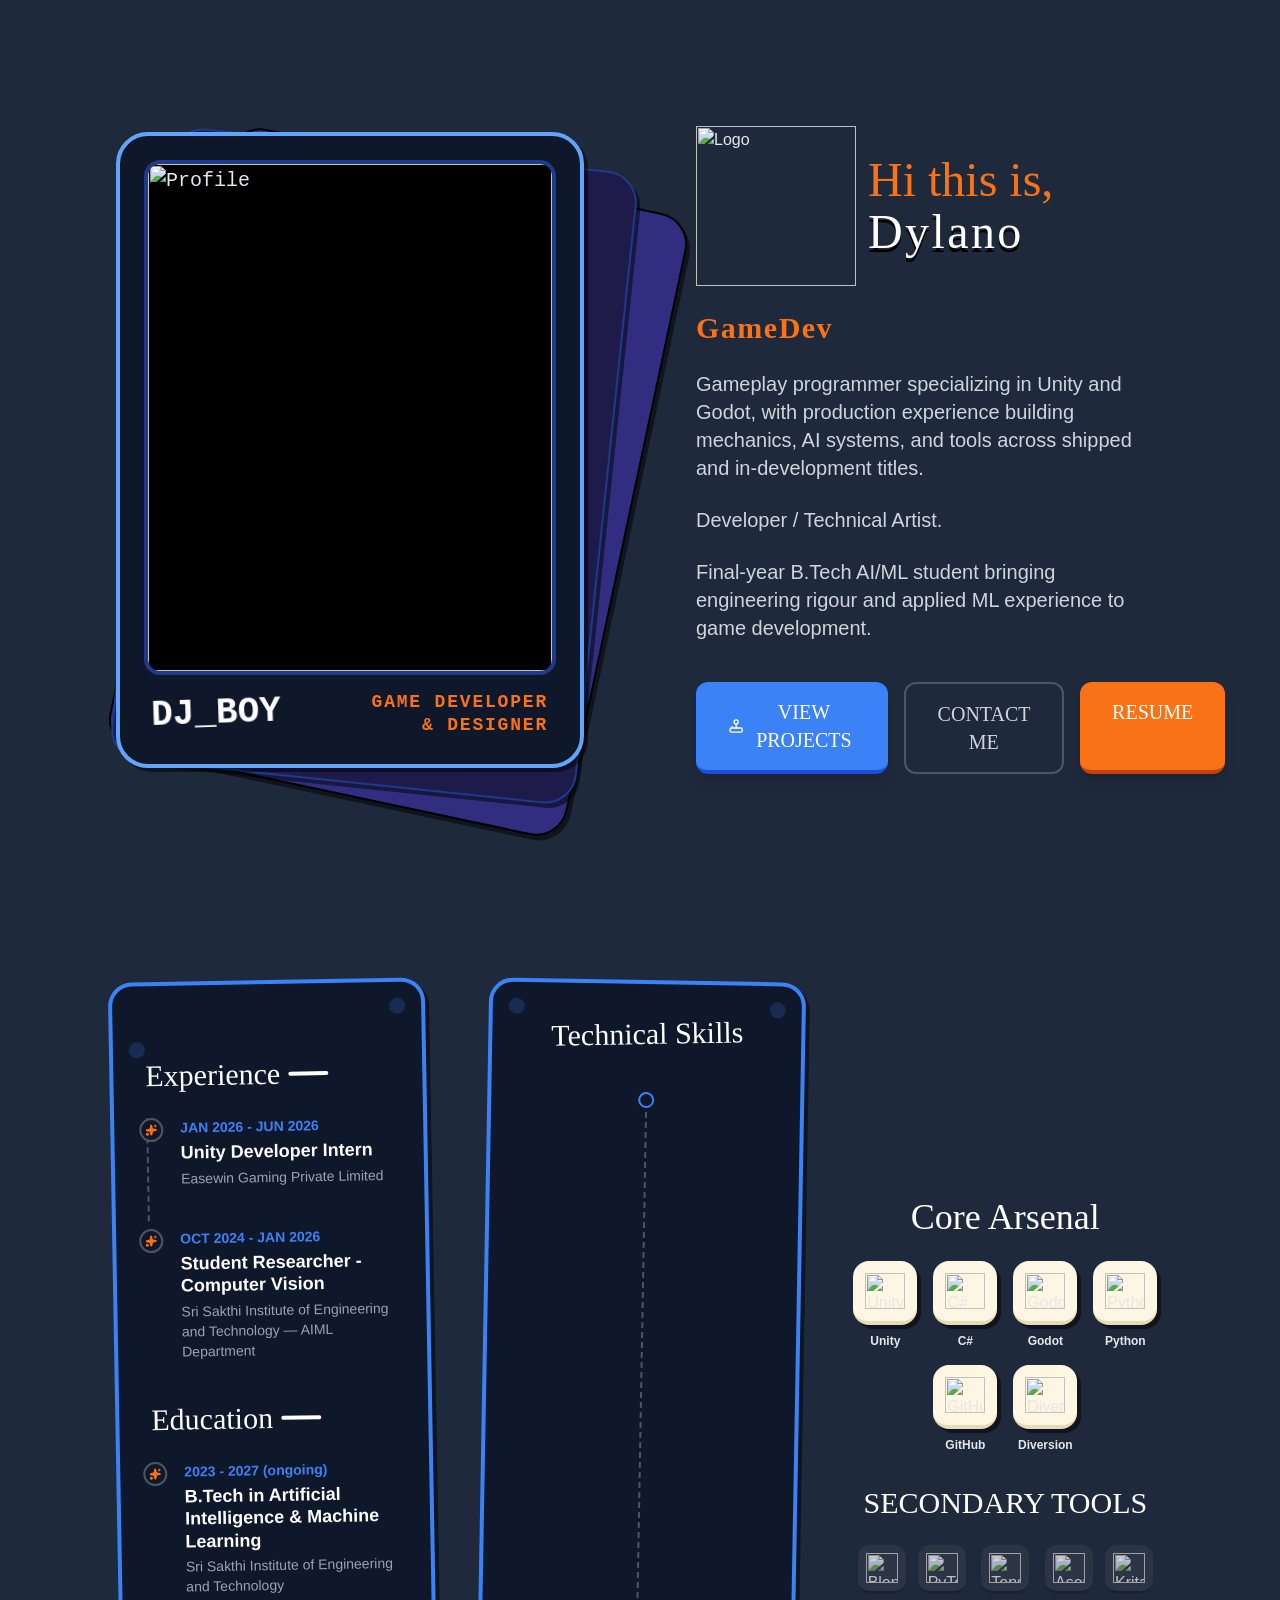
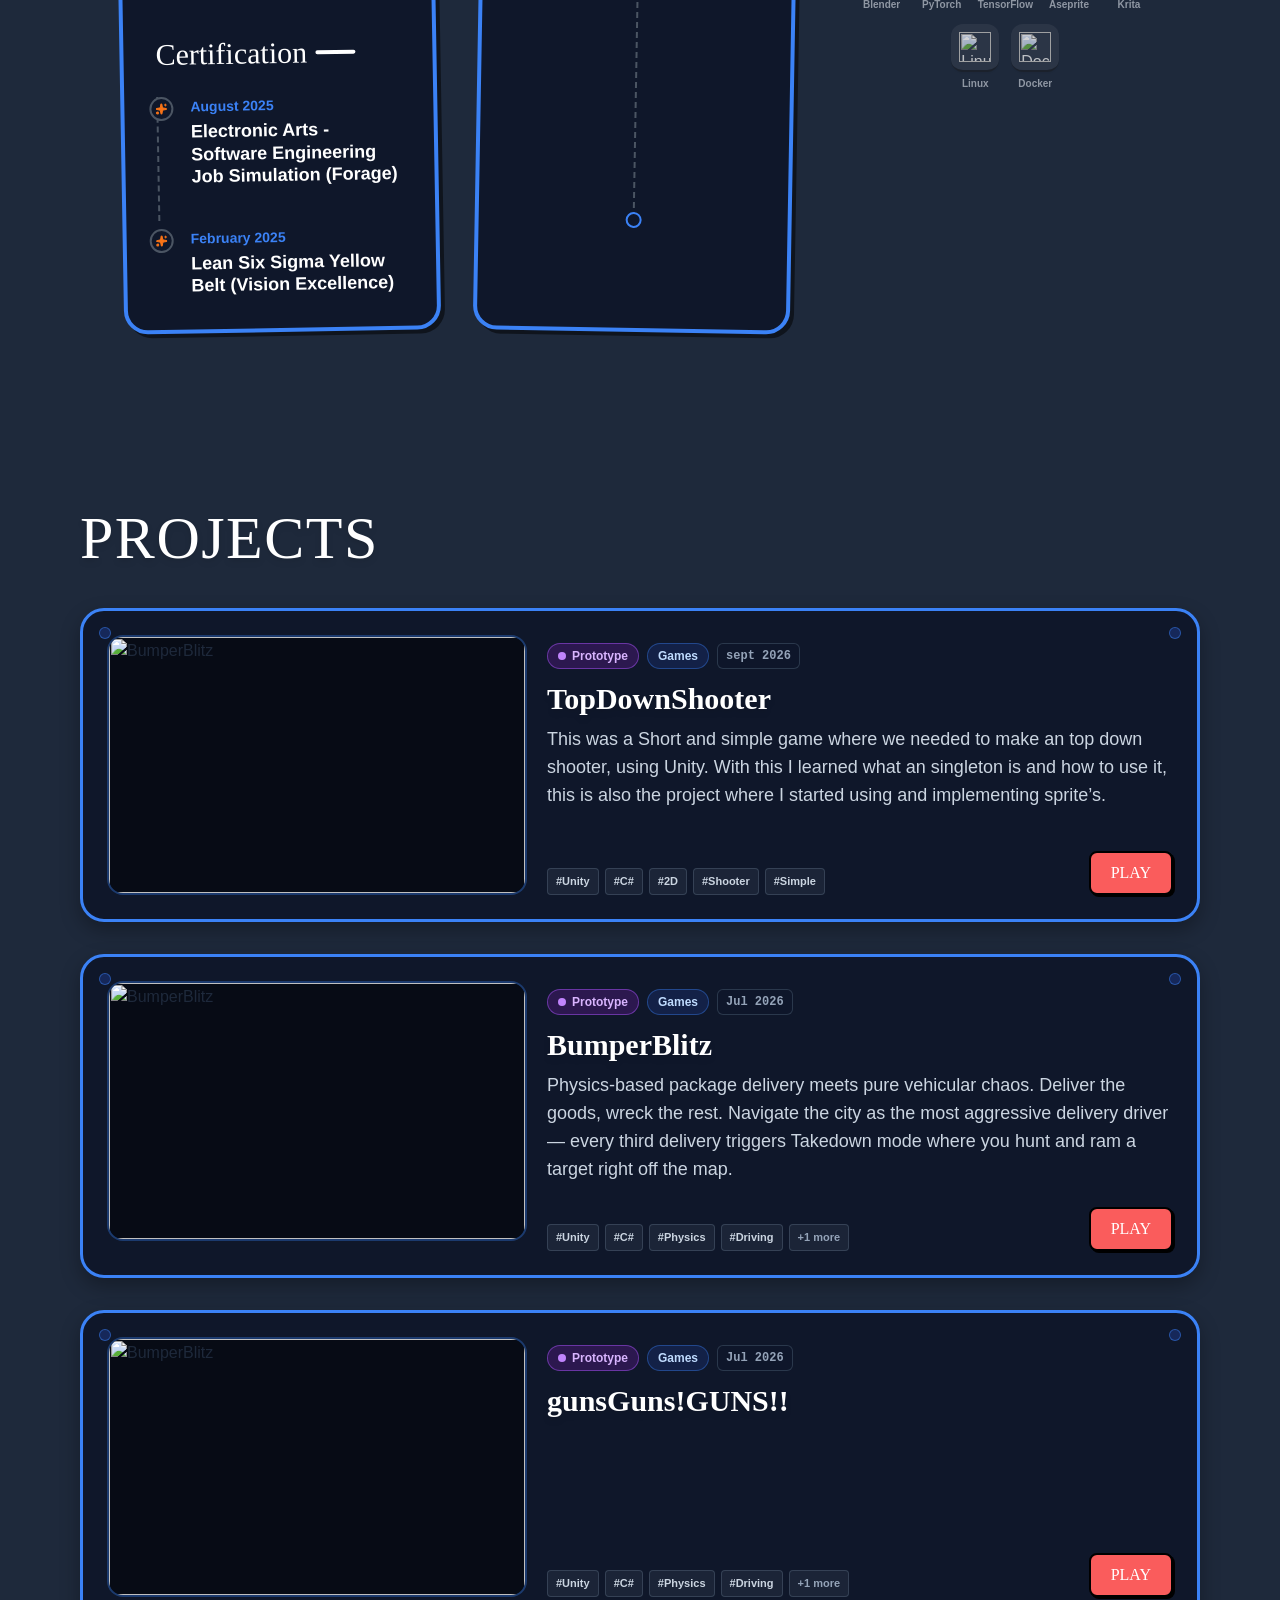
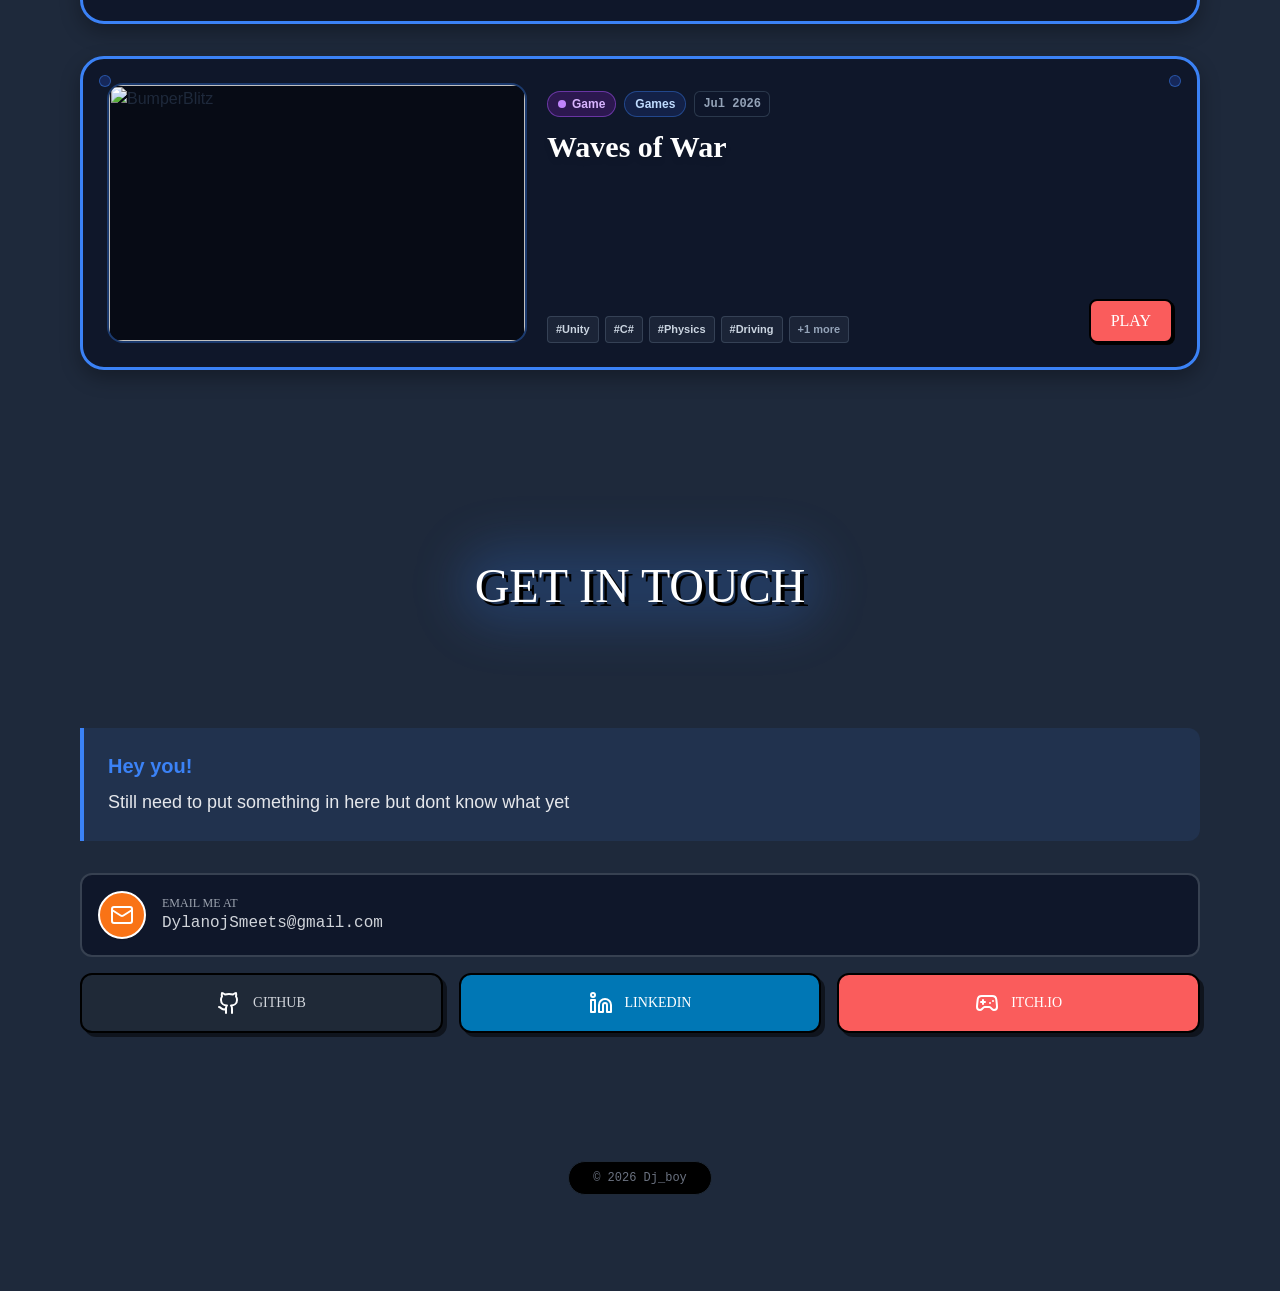
==== commit 4e0787f6: "update Site" ====
--- a/index.html
+++ b/index.html
@@ -391,83 +391,40 @@
                 <div class="mb-10 flex flex-col md:flex-row items-end justify-between relative z-10 gap-6">
                     <div class="inline-block" style="opacity: 1; transform: none;">
                         <h2 class="text-5xl md:text-6xl font-display text-white tracking-wide uppercase drop-shadow-md">Projects</h2>
-                        <div class="mt-2 text-blue-400 font-sans font-bold text-lg tracking-wider flex items-center gap-3">
-                            <span>WORK &amp; EXPERIMENTS</span>
-                        </div>
-                    </div>
-                    <div class="flex items-center gap-2">
-                        <button class="px-5 py-2 font-display text-sm md:text-base rounded-full transition-all capitalize border-2 bg-blue-500 text-white border-blue-500 shadow-sm">List View</button>
-                        <button class="px-5 py-2 font-display text-sm md:text-base rounded-full transition-all capitalize border-2 bg-[#0f172a] text-slate-300 border-slate-700 hover:border-blue-500/50 hover:text-blue-300">Timeline</button>
                     </div>
                 </div>
                 <div class="relative z-10 w-full">
-                    <div class="flex flex-wrap gap-2 mb-8">
-                        <button class="px-5 py-2 rounded-full font-hand text-base font-bold border-2 transition-all bg-blue-500 text-white border-blue-500 shadow-sm">All</button>
-                        <button class="px-5 py-2 rounded-full font-hand text-base font-bold border-2 transition-all bg-[#0f172a] text-slate-300 border-slate-700 hover:border-blue-500/50 hover:text-blue-300">Work</button>
-                        <button class="px-5 py-2 rounded-full font-hand text-base font-bold border-2 transition-all bg-[#0f172a] text-slate-300 border-slate-700 hover:border-blue-500/50 hover:text-blue-300">Games</button>
-                        <button class="px-5 py-2 rounded-full font-hand text-base font-bold border-2 transition-all bg-[#0f172a] text-slate-300 border-slate-700 hover:border-blue-500/50 hover:text-blue-300">Tools &amp; Toys</button>
-                        <button class="px-5 py-2 rounded-full font-hand text-base font-bold border-2 transition-all bg-[#0f172a] text-slate-300 border-slate-700 hover:border-blue-500/50 hover:text-blue-300">AI &amp; ML</button>
-                    </div>
                     <div class="flex flex-col gap-8">
                         <div class="group flex flex-col xl:flex-row gap-5 p-4 md:p-6 cursor-pointer bg-[#0f172a] border-[3px] border-blue-500 rounded-3xl transition-all relative overflow-hidden shadow-[0_8px_20px_rgba(0,0,0,0.3)] hover:translate-y-[-2px] hover:shadow-[0_12px_25px_rgba(0,0,0,0.4)]" style="opacity: 1; transform: none;">
                             <div class="absolute top-4 left-4 w-3 h-3 rounded-full bg-blue-900/50 border border-blue-500/50"></div>
                             <div class="absolute top-4 right-4 w-3 h-3 rounded-full bg-blue-900/50 border border-blue-500/50"></div>
                             <div class="shrink-0 w-full xl:w-[420px] h-[220px] md:h-[260px] relative overflow-hidden bg-black/50 rounded-2xl border-2 border-blue-500/40 z-10">
                                 <div class="w-full h-full">
-                                    <video src="/assets/unwantedguest-BLdPBS8h.mp4" class="w-full h-full object-cover opacity-80 group-hover:opacity-100 group-hover:scale-105 transition-all duration-300" autoplay="" playsinline=""></video>
+                                    <img alt="BumperBlitz" loading="lazy" decoding="async" class="w-full h-full object-cover opacity-80 group-hover:opacity-100 group-hover:scale-105 transition-all duration-300" src="/assets/TopDownShooter.png" style="opacity: 1;">
                                 </div>
                             </div>
                             <div class="flex flex-col flex-1 min-w-0 z-10 xl:pt-2">
                                 <div class="flex flex-wrap items-center gap-2 mb-3">
-                                    <span class="inline-flex items-center gap-1.5 text-xs font-bold px-2.5 py-1 rounded-full border bg-blue-900/40 text-blue-300 border-blue-500/50">
-                                        <span class="w-2 h-2 rounded-full bg-blue-400"></span>Wishlist
+                                    <span class="inline-flex items-center gap-1.5 text-xs font-bold px-2.5 py-1 rounded-full border bg-purple-900/40 text-purple-300 border-purple-500/50">
+                                        <span class="w-2 h-2 rounded-full bg-purple-400"></span>Prototype
                                     </span>
-                                    <span class="text-xs font-bold px-2.5 py-1 rounded-full border border-blue-500/40 bg-blue-900/30 text-blue-200">Work</span>
-                                    <span class="text-xs font-mono font-bold text-slate-400 bg-slate-900/50 px-2 py-1 rounded-md border border-slate-700/80">Jan 2026 — Jun 2026</span>
-                                </div>
-                                <h3 class="font-display text-2xl sm:text-3xl font-bold text-white mb-2 group-hover:text-blue-400 transition-colors line-clamp-2 drop-shadow-md">Unwanted Guest</h3>
-                                <p class="text-base md:text-lg text-slate-300 leading-relaxed font-sans line-clamp-3 md:line-clamp-4 mb-4">Worked as a full-time remote intern at Easewin Gaming Private Limited (Jan–Jun 2026), contributing to the prototype and early builds of this Steam-listed horror game.</p>
+                                    <span class="text-xs font-bold px-2.5 py-1 rounded-full border border-blue-500/40 bg-blue-900/30 text-blue-200">Games</span>
+                                    <span class="text-xs font-mono font-bold text-slate-400 bg-slate-900/50 px-2 py-1 rounded-md border border-slate-700/80">sept 2026</span>
+                                </div>
+                                <h3 class="font-display text-2xl sm:text-3xl font-bold text-white mb-2 group-hover:text-blue-400 transition-colors line-clamp-2 drop-shadow-md">TopDownShooter</h3>
+                                <p class="text-base md:text-lg text-slate-300 leading-relaxed font-sans line-clamp-3 md:line-clamp-4 mb-4">This was a Short and simple game where we needed to make an top down shooter, using Unity. With this I learned what an singleton is and how to use it, this is also the project where I started using and implementing sprite’s.</p>
                                 <div class="flex-1"></div>
                                 <div class="flex flex-col xl:flex-row xl:items-end justify-between gap-4 mt-2">
                                     <div class="flex flex-wrap gap-1.5">
                                         <span class="text-[11px] font-bold px-2 py-1 rounded bg-slate-800/80 text-slate-300 border border-slate-600/60">#Unity</span>
                                         <span class="text-[11px] font-bold px-2 py-1 rounded bg-slate-800/80 text-slate-300 border border-slate-600/60">#C#</span>
-                                        <span class="text-[11px] font-bold px-2 py-1 rounded bg-slate-800/80 text-slate-300 border border-slate-600/60">#AI State Machines</span>
-                                        <span class="text-[11px] font-bold px-2 py-1 rounded bg-slate-800/80 text-slate-300 border border-slate-600/60">#System Architecture</span>
+                                        <span class="text-[11px] font-bold px-2 py-1 rounded bg-slate-800/80 text-slate-300 border border-slate-600/60">#2D</span>
+                                        <span class="text-[11px] font-bold px-2 py-1 rounded bg-slate-800/80 text-slate-300 border border-slate-600/60">#Shooter</span>
+                                        <span class="text-[11px] font-bold px-2 py-1 rounded bg-slate-800/80 text-slate-300 border border-slate-600/60">#Simple</span>
                                     </div>
                                     <div class="flex flex-wrap items-center gap-2">
-                                        <a href="https://www.youtube.com/watch?v=zvGu2X8XgDc" target="_blank" rel="noreferrer" class="inline-block text-center border-2 border-black rounded-lg px-5 py-2 font-display text-base shadow-[2px_2px_0_black] active:translate-y-[2px] active:shadow-none transition-colors bg-red-600 hover:bg-red-500 text-white">WATCH</a>
-                                        <a href="https://store.steampowered.com/app/4912160/Unwanted_Guest/" target="_blank" rel="noreferrer" class="inline-block text-center border-2 border-black rounded-lg px-5 py-2 font-display text-base shadow-[2px_2px_0_black] active:translate-y-[2px] active:shadow-none transition-colors bg-[#007bff] hover:bg-[#006ae6] text-white">STEAM</a>
-                                    </div>
-                                </div>
-                            </div>
-                        </div>
-                        <div class="group flex flex-col xl:flex-row gap-5 p-4 md:p-6 cursor-pointer bg-[#0f172a] border-[3px] border-blue-500 rounded-3xl transition-all relative overflow-hidden shadow-[0_8px_20px_rgba(0,0,0,0.3)] hover:translate-y-[-2px] hover:shadow-[0_12px_25px_rgba(0,0,0,0.4)]" style="opacity: 1; transform: none;">
-                            <div class="absolute top-4 left-4 w-3 h-3 rounded-full bg-blue-900/50 border border-blue-500/50"></div>
-                            <div class="absolute top-4 right-4 w-3 h-3 rounded-full bg-blue-900/50 border border-blue-500/50"></div>
-                            <div class="shrink-0 w-full xl:w-[420px] h-[220px] md:h-[260px] relative overflow-hidden bg-black/50 rounded-2xl border-2 border-blue-500/40 z-10">
-                                <div class="w-full h-full"><video src="/gallery-stuff/OceanShaderV2.mp4" class="w-full h-full object-cover opacity-80 group-hover:opacity-100 group-hover:scale-105 transition-all duration-300" autoplay="" loop="" playsinline=""></video>
-                                </div>
-                            </div>
-                            <div class="flex flex-col flex-1 min-w-0 z-10 xl:pt-2">
-                                <div class="flex flex-wrap items-center gap-2 mb-3">
-                                    <span class="inline-flex items-center gap-1.5 text-xs font-bold px-2.5 py-1 rounded-full border bg-sky-900/40 text-sky-300 border-sky-500/50">
-                                        <span class="w-2 h-2 rounded-full bg-sky-400"></span>Ongoing
-                                    </span>
-                                    <span class="text-xs font-bold px-2.5 py-1 rounded-full border border-blue-500/40 bg-blue-900/30 text-blue-200">Games</span>
-                                    <span class="text-xs font-mono font-bold text-slate-400 bg-slate-900/50 px-2 py-1 rounded-md border border-slate-700/80">Jul 2026 — Aug 2026</span>
-                                </div>
-                                <h3 class="font-display text-2xl sm:text-3xl font-bold text-white mb-2 group-hover:text-blue-400 transition-colors line-clamp-2 drop-shadow-md">Fake It Till You Sink</h3>
-                                <p class="text-base md:text-lg text-slate-300 leading-relaxed font-sans line-clamp-3 md:line-clamp-4 mb-4">A co-op management-chaos game about running a cruise ship with friends, feeding passengers, keeping systems online, and surviving icebergs and escalating disasters.</p>
-                                <div class="flex-1"></div>
-                                <div class="flex flex-col xl:flex-row xl:items-end justify-between gap-4 mt-2">
-                                    <div class="flex flex-wrap gap-1.5">
-                                        <span class="text-[11px] font-bold px-2 py-1 rounded bg-slate-800/80 text-slate-300 border border-slate-600/60">#Godot</span>
-                                        <span class="text-[11px] font-bold px-2 py-1 rounded bg-slate-800/80 text-slate-300 border border-slate-600/60">#Co-op</span>
-                                        <span class="text-[11px] font-bold px-2 py-1 rounded bg-slate-800/80 text-slate-300 border border-slate-600/60">#Management</span>
-                                        <span class="text-[11px] font-bold px-2 py-1 rounded bg-slate-800/80 text-slate-300 border border-slate-600/60">#Simulation</span>
-                                    </div>
-                                    <div class="flex flex-wrap items-center gap-2"></div>
+                                        <a href="https://sudo-sidd.itch.io/bumperblitz" target="_blank" rel="noreferrer" class="inline-block text-center border-2 border-black rounded-lg px-5 py-2 font-display text-base shadow-[2px_2px_0_black] active:translate-y-[2px] active:shadow-none transition-colors bg-[#fa5c5c] hover:bg-[#ff4646] text-white">PLAY</a>
+                                    </div>
                                 </div>
                             </div>
                         </div>
@@ -504,274 +461,75 @@
                                 </div>
                             </div>
                         </div>
-                    </div>
-                    <div class="mt-10 flex justify-center">
-                        <button class="px-8 py-3 font-display text-lg rounded-xl border-2 border-blue-500 transition-transform active:scale-95 bg-[#0f172a] text-blue-400 hover:bg-blue-900/40 hover:text-blue-300 shadow-sm">Show more (23)</button>
+                        <div class="group flex flex-col xl:flex-row gap-5 p-4 md:p-6 cursor-pointer bg-[#0f172a] border-[3px] border-blue-500 rounded-3xl transition-all relative overflow-hidden shadow-[0_8px_20px_rgba(0,0,0,0.3)] hover:translate-y-[-2px] hover:shadow-[0_12px_25px_rgba(0,0,0,0.4)]" style="opacity: 1; transform: none;">
+                            <div class="absolute top-4 left-4 w-3 h-3 rounded-full bg-blue-900/50 border border-blue-500/50"></div>
+                            <div class="absolute top-4 right-4 w-3 h-3 rounded-full bg-blue-900/50 border border-blue-500/50"></div>
+                            <div class="shrink-0 w-full xl:w-[420px] h-[220px] md:h-[260px] relative overflow-hidden bg-black/50 rounded-2xl border-2 border-blue-500/40 z-10">
+                                <div class="w-full h-full">
+                                    <img alt="BumperBlitz" loading="lazy" decoding="async" class="w-full h-full object-cover opacity-80 group-hover:opacity-100 group-hover:scale-105 transition-all duration-300" src="/assets/bumperblitz-CsTZNetf.webp" style="opacity: 1;">
+                                </div>
+                            </div>
+                            <div class="flex flex-col flex-1 min-w-0 z-10 xl:pt-2">
+                                <div class="flex flex-wrap items-center gap-2 mb-3">
+                                    <span class="inline-flex items-center gap-1.5 text-xs font-bold px-2.5 py-1 rounded-full border bg-purple-900/40 text-purple-300 border-purple-500/50">
+                                        <span class="w-2 h-2 rounded-full bg-purple-400"></span>Prototype
+                                    </span>
+                                    <span class="text-xs font-bold px-2.5 py-1 rounded-full border border-blue-500/40 bg-blue-900/30 text-blue-200">Games</span>
+                                    <span class="text-xs font-mono font-bold text-slate-400 bg-slate-900/50 px-2 py-1 rounded-md border border-slate-700/80">Jul 2026</span>
+                                </div>
+                                <h3 class="font-display text-2xl sm:text-3xl font-bold text-white mb-2 group-hover:text-blue-400 transition-colors line-clamp-2 drop-shadow-md">gunsGuns!GUNS!!</h3>
+                                <p class="text-base md:text-lg text-slate-300 leading-relaxed font-sans line-clamp-3 md:line-clamp-4 mb-4"></p>
+                                <div class="flex-1"></div>
+                                <div class="flex flex-col xl:flex-row xl:items-end justify-between gap-4 mt-2">
+                                    <div class="flex flex-wrap gap-1.5">
+                                        <span class="text-[11px] font-bold px-2 py-1 rounded bg-slate-800/80 text-slate-300 border border-slate-600/60">#Unity</span>
+                                        <span class="text-[11px] font-bold px-2 py-1 rounded bg-slate-800/80 text-slate-300 border border-slate-600/60">#C#</span>
+                                        <span class="text-[11px] font-bold px-2 py-1 rounded bg-slate-800/80 text-slate-300 border border-slate-600/60">#Physics</span>
+                                        <span class="text-[11px] font-bold px-2 py-1 rounded bg-slate-800/80 text-slate-300 border border-slate-600/60">#Driving</span>
+                                        <span class="text-[11px] font-bold px-2 py-1 rounded bg-slate-800/80 text-slate-400 border border-slate-600/60">+1 more</span>
+                                    </div>
+                                    <div class="flex flex-wrap items-center gap-2">
+                                        <a href="https://sudo-sidd.itch.io/bumperblitz" target="_blank" rel="noreferrer" class="inline-block text-center border-2 border-black rounded-lg px-5 py-2 font-display text-base shadow-[2px_2px_0_black] active:translate-y-[2px] active:shadow-none transition-colors bg-[#fa5c5c] hover:bg-[#ff4646] text-white">PLAY</a>
+                                    </div>
+                                </div>
+                            </div>
+                        </div>
+                        <div class="group flex flex-col xl:flex-row gap-5 p-4 md:p-6 cursor-pointer bg-[#0f172a] border-[3px] border-blue-500 rounded-3xl transition-all relative overflow-hidden shadow-[0_8px_20px_rgba(0,0,0,0.3)] hover:translate-y-[-2px] hover:shadow-[0_12px_25px_rgba(0,0,0,0.4)]" style="opacity: 1; transform: none;">
+                            <div class="absolute top-4 left-4 w-3 h-3 rounded-full bg-blue-900/50 border border-blue-500/50"></div>
+                            <div class="absolute top-4 right-4 w-3 h-3 rounded-full bg-blue-900/50 border border-blue-500/50"></div>
+                            <div class="shrink-0 w-full xl:w-[420px] h-[220px] md:h-[260px] relative overflow-hidden bg-black/50 rounded-2xl border-2 border-blue-500/40 z-10">
+                                <div class="w-full h-full">
+                                    <img alt="BumperBlitz" loading="lazy" decoding="async" class="w-full h-full object-cover opacity-80 group-hover:opacity-100 group-hover:scale-105 transition-all duration-300" src="/assets/bumperblitz-CsTZNetf.webp" style="opacity: 1;">
+                                </div>
+                            </div>
+                            <div class="flex flex-col flex-1 min-w-0 z-10 xl:pt-2">
+                                <div class="flex flex-wrap items-center gap-2 mb-3">
+                                    <span class="inline-flex items-center gap-1.5 text-xs font-bold px-2.5 py-1 rounded-full border bg-purple-900/40 text-purple-300 border-purple-500/50">
+                                        <span class="w-2 h-2 rounded-full bg-purple-400"></span>Game
+                                    </span>
+                                    <span class="text-xs font-bold px-2.5 py-1 rounded-full border border-blue-500/40 bg-blue-900/30 text-blue-200">Games</span>
+                                    <span class="text-xs font-mono font-bold text-slate-400 bg-slate-900/50 px-2 py-1 rounded-md border border-slate-700/80">Jul 2026</span>
+                                </div>
+                                <h3 class="font-display text-2xl sm:text-3xl font-bold text-white mb-2 group-hover:text-blue-400 transition-colors line-clamp-2 drop-shadow-md">Waves of War</h3>
+                                <p class="text-base md:text-lg text-slate-300 leading-relaxed font-sans line-clamp-3 md:line-clamp-4 mb-4"></p>
+                                <div class="flex-1"></div>
+                                <div class="flex flex-col xl:flex-row xl:items-end justify-between gap-4 mt-2">
+                                    <div class="flex flex-wrap gap-1.5">
+                                        <span class="text-[11px] font-bold px-2 py-1 rounded bg-slate-800/80 text-slate-300 border border-slate-600/60">#Unity</span>
+                                        <span class="text-[11px] font-bold px-2 py-1 rounded bg-slate-800/80 text-slate-300 border border-slate-600/60">#C#</span>
+                                        <span class="text-[11px] font-bold px-2 py-1 rounded bg-slate-800/80 text-slate-300 border border-slate-600/60">#Physics</span>
+                                        <span class="text-[11px] font-bold px-2 py-1 rounded bg-slate-800/80 text-slate-300 border border-slate-600/60">#Driving</span>
+                                        <span class="text-[11px] font-bold px-2 py-1 rounded bg-slate-800/80 text-slate-400 border border-slate-600/60">+1 more</span>
+                                    </div>
+                                    <div class="flex flex-wrap items-center gap-2">
+                                        <a href="https://larzio.itch.io/waves-of-war" target="_blank" rel="noreferrer" class="inline-block text-center border-2 border-black rounded-lg px-5 py-2 font-display text-base shadow-[2px_2px_0_black] active:translate-y-[2px] active:shadow-none transition-colors bg-[#fa5c5c] hover:bg-[#ff4646] text-white">PLAY</a>
+                                    </div>
+                                </div>
+                            </div>
+                        </div>
                     </div>
                 </div>
             </div>
-            </section>
-            <section id="gallery" class="py-12 md:py-24 relative bg-[#151c28] overflow-hidden">
-                <div class="w-full px-4 md:max-w-[85vw] md:px-5 mx-auto relative z-10">
-                    <div class="mb-8 md:mb-16 text-center relative z-10">
-                        <div class="inline-block relative" style="opacity: 1; transform: none;">
-                            <div class="absolute -inset-4 bg-toon-blue/20 rounded-full blur-xl animate-pulse"></div>
-                            <h2 class="relative text-3xl md:text-5xl font-display text-white drop-shadow-[4px_4px_0_rgba(0,0,0,1)] leading-tight">LOGBOOK</h2>
-                        </div>
-                    </div>
-                    <div class="relative mt-8">
-                        <div class="flex flex-col gap-8 md:gap-12">
-                            <div class="bg-toon-card rounded-3xl border-4 border-black p-4 md:p-8 shadow-pop relative mt-8">
-                                <div class="absolute -top-5 md:-top-7 left-4 md:left-10 bg-toon-blue text-white font-display text-sm md:text-2xl px-4 py-2 md:px-6 md:py-3 rounded-lg border-4 border-white shadow-lg -rotate-2 tracking-wide">DEV LOG</div>
-                                <div class="flex flex-col md:flex-row items-start md:items-center justify-between gap-4 md:gap-6 mb-6 md:mb-8 mt-4 border-b-2 border-dashed border-gray-700 pb-4 md:pb-6">
-                                    <div class="flex items-center gap-3">
-                                        <svg xmlns="http://www.w3.org/2000/svg" width="24" height="24" viewBox="0 0 24 24" fill="none" stroke="currentColor" stroke-width="2" stroke-linecap="round" stroke-linejoin="round" class="lucide lucide-file-text text-toon-orange w-6 h-6 md:w-8 md:h-8" aria-hidden="true">
-                                            <path d="M6 22a2 2 0 0 1-2-2V4a2 2 0 0 1 2-2h8a2.4 2.4 0 0 1 1.704.706l3.588 3.588A2.4 2.4 0 0 1 20 8v12a2 2 0 0 1-2 2z"></path>
-                                            <path d="M14 2v5a1 1 0 0 0 1 1h5"></path>
-                                            <path d="M10 9H8"></path>
-                                            <path d="M16 13H8"></path>
-                                            <path d="M16 17H8"></path>
-                                        </svg>
-                                    </div>
-                                    <button class="px-6 py-2 bg-gray-800 border-2 border-gray-600 text-white font-bold font-mono text-xs rounded-lg hover:bg-toon-blue hover:border-black transition-all flex items-center gap-2">
-                                        <svg xmlns="http://www.w3.org/2000/svg" width="24" height="24" viewBox="0 0 24 24" fill="none" stroke="currentColor" stroke-width="2" stroke-linecap="round" stroke-linejoin="round" class="lucide lucide-archive w-3 h-3" aria-hidden="true">
-                                            <rect width="20" height="5" x="2" y="3" rx="1"></rect>
-                                            <path d="M4 8v11a2 2 0 0 0 2 2h12a2 2 0 0 0 2-2V8"></path>
-                                            <path d="M10 12h4"></path>
-                                        </svg>VIEW ALL LOGS</button>
-                                </div>
-                                <div class="grid grid-cols-1 md:grid-cols-3 gap-6">
-                                    <article class="group cursor-pointer bg-black/20 hover:bg-white/5 border-2 border-transparent hover:border-white/10 p-5 rounded-xl transition-all flex flex-col h-full shadow-pop hover:shadow-pop-hover transition-shadow duration-200" style="opacity: 1; transform: none;">
-                                        <div class="h-32 rounded-lg overflow-hidden mb-4 relative">
-                                            <video src="/gallery-stuff/WaterShaderShowcase.mp4" autoplay="" loop="" playsinline="" class="w-full h-full object-cover opacity-70 group-hover:opacity-100 group-hover:scale-110 transition-all duration-500" muted=""></video>
-                                        </div>
-                                        <div class="flex items-center gap-3 text-[10px] font-mono text-gray-400 mb-2">
-                                            <span class="flex items-center gap-1">
-                                                <svg xmlns="http://www.w3.org/2000/svg" width="24" height="24" viewBox="0 0 24 24" fill="none" stroke="currentColor" stroke-width="2" stroke-linecap="round" stroke-linejoin="round" class="lucide lucide-calendar w-3 h-3" aria-hidden="true">
-                                                    <path d="M8 2v4"></path>
-                                                    <path d="M16 2v4"></path>
-                                                    <rect width="18" height="18" x="3" y="4" rx="2"></rect>
-                                                    <path d="M3 10h18"></path>
-                                                </svg> Aug 15, 2026</span>
-                                            <span class="flex items-center gap-1">
-                                                <svg xmlns="http://www.w3.org/2000/svg" width="24" height="24" viewBox="0 0 24 24" fill="none" stroke="currentColor" stroke-width="2" stroke-linecap="round" stroke-linejoin="round" class="lucide lucide-clock w-3 h-3" aria-hidden="true">
-                                                    <path d="M12 6v6l4 2"></path>
-                                                    <circle cx="12" cy="12" r="10"></circle>
-                                                </svg> 5 min read
-                                            </span>
-                                        </div>
-                                        <h4 class="text-white font-bold font-sans text-lg mb-2 group-hover:text-toon-blue transition-colors leading-tight">Fake It Till You Sink - Devlog 2: Building a Stylized Ocean and Custom Toon Lighting</h4>
-                                        <p class="text-xs text-gray-400 leading-relaxed mb-4 flex-grow">Developing the water and lighting systems for Fake It Till You Sink has been an incredible deep dive into Unity's Shader Graph, custom HLSL, and render pipelines.</p>
-                                        <div class="flex flex-wrap gap-1 mb-3">
-                                            <span class="text-[9px] font-bold px-1.5 py-0.5 bg-black/30 text-gray-500 rounded border border-white/5">#Game Dev</span>
-                                            <span class="text-[9px] font-bold px-1.5 py-0.5 bg-black/30 text-gray-500 rounded border border-white/5">#Devlog</span>
-                                        </div>
-                                        <div class="text-xs font-bold text-toon-orange flex items-center gap-1 group-hover:gap-2 transition-all mt-auto">READ POST
-                                            <svg xmlns="http://www.w3.org/2000/svg" width="24" height="24" viewBox="0 0 24 24" fill="none" stroke="currentColor" stroke-width="2" stroke-linecap="round" stroke-linejoin="round" class="lucide lucide-arrow-right w-3 h-3" aria-hidden="true">
-                                                <path d="M5 12h14"></path>
-                                                <path d="m12 5 7 7-7 7"></path>
-                                            </svg>
-                                        </div>
-                                    </article>
-                                    <article class="group cursor-pointer bg-black/20 hover:bg-white/5 border-2 border-transparent hover:border-white/10 p-5 rounded-xl transition-all flex flex-col h-full shadow-pop hover:shadow-pop-hover transition-shadow duration-200" style="opacity: 1; transform: none;">
-                                        <div class="h-32 rounded-lg overflow-hidden mb-4 relative">
-                                            <video src="/gallery-stuff/FakeItTillYouSinkDevlog1.mp4" autoplay="" loop="" playsinline="" class="w-full h-full object-cover opacity-70 group-hover:opacity-100 group-hover:scale-110 transition-all duration-500" muted=""></video>
-                                        </div>
-                                        <div class="flex items-center gap-3 text-[10px] font-mono text-gray-400 mb-2">
-                                            <span class="flex items-center gap-1">
-                                                <svg xmlns="http://www.w3.org/2000/svg" width="24" height="24" viewBox="0 0 24 24" fill="none" stroke="currentColor" stroke-width="2" stroke-linecap="round" stroke-linejoin="round" class="lucide lucide-calendar w-3 h-3" aria-hidden="true">
-                                                    <path d="M8 2v4"></path>
-                                                    <path d="M16 2v4"></path>
-                                                    <rect width="18" height="18" x="3" y="4" rx="2"></rect>
-                                                    <path d="M3 10h18"></path>
-                                                </svg> Aug 10, 2026</span>
-                                            <span class="flex items-center gap-1">
-                                                <svg xmlns="http://www.w3.org/2000/svg" width="24" height="24" viewBox="0 0 24 24" fill="none" stroke="currentColor" stroke-width="2" stroke-linecap="round" stroke-linejoin="round" class="lucide lucide-clock w-3 h-3" aria-hidden="true">
-                                                    <path d="M12 6v6l4 2"></path>
-                                                    <circle cx="12" cy="12" r="10"></circle>
-                                                </svg> 3 min read</span>
-                                        </div>
-                                        <h4 class="text-white font-bold font-sans text-lg mb-2 group-hover:text-toon-blue transition-colors leading-tight">Fake It Till You Sink - Devlog 1: The Foundations</h4>
-                                        <p class="text-xs text-gray-400 leading-relaxed mb-4 flex-grow">A first look at the cruise-ship chaos game, covering the core loop, systems, and early progress.</p>
-                                        <div class="flex flex-wrap gap-1 mb-3">
-                                            <span class="text-[9px] font-bold px-1.5 py-0.5 bg-black/30 text-gray-500 rounded border border-white/5">#Game Dev</span>
-                                            <span class="text-[9px] font-bold px-1.5 py-0.5 bg-black/30 text-gray-500 rounded border border-white/5">#Devlog</span>
-                                        </div>
-                                        <div class="text-xs font-bold text-toon-orange flex items-center gap-1 group-hover:gap-2 transition-all mt-auto">READ POST
-                                            <svg xmlns="http://www.w3.org/2000/svg" width="24" height="24" viewBox="0 0 24 24" fill="none" stroke="currentColor" stroke-width="2" stroke-linecap="round" stroke-linejoin="round" class="lucide lucide-arrow-right w-3 h-3" aria-hidden="true">
-                                                <path d="M5 12h14"></path>
-                                                <path d="m12 5 7 7-7 7"></path>
-                                            </svg>
-                                        </div>
-                                    </article>
-                                    <article class="group cursor-pointer bg-black/20 hover:bg-white/5 border-2 border-transparent hover:border-white/10 p-5 rounded-xl transition-all flex flex-col h-full shadow-pop hover:shadow-pop-hover transition-shadow duration-200" style="opacity: 1; transform: none;">
-                                        <div class="h-32 rounded-lg overflow-hidden mb-4 relative">
-                                            <img alt="12 Rules to Follow in Scripting" class="w-full h-full object-cover opacity-70 group-hover:opacity-100 group-hover:scale-110 transition-all duration-500" src="/assets/12rules.png">
-                                        </div>
-                                        <div class="flex items-center gap-3 text-[10px] font-mono text-gray-400 mb-2">
-                                            <span class="flex items-center gap-1">
-                                                <svg xmlns="http://www.w3.org/2000/svg" width="24" height="24" viewBox="0 0 24 24" fill="none" stroke="currentColor" stroke-width="2" stroke-linecap="round" stroke-linejoin="round" class="lucide lucide-calendar w-3 h-3" aria-hidden="true">
-                                                    <path d="M8 2v4"></path>
-                                                    <path d="M16 2v4"></path>
-                                                    <rect width="18" height="18" x="3" y="4" rx="2"></rect>
-                                                    <path d="M3 10h18"></path>
-                                                </svg> Dec 17, 2025
-                                            </span>
-                                            <span class="flex items-center gap-1">
-                                                <svg xmlns="http://www.w3.org/2000/svg" width="24" height="24" viewBox="0 0 24 24" fill="none" stroke="currentColor" stroke-width="2" stroke-linecap="round" stroke-linejoin="round" class="lucide lucide-clock w-3 h-3" aria-hidden="true">
-                                                    <path d="M12 6v6l4 2"></path>
-                                                    <circle cx="12" cy="12" r="10"></circle>
-                                                </svg> 5 min</span>
-                                        </div>
-                                        <h4 class="text-white font-bold font-sans text-lg mb-2 group-hover:text-toon-blue transition-colors leading-tight">12 Rules to Follow in Scripting</h4>
-                                        <p class="text-xs text-gray-400 leading-relaxed mb-4 flex-grow">My cheatsheet/rulebook for writing clean, maintainable code.</p>
-                                        <div class="flex flex-wrap gap-1 mb-3">
-                                            <span class="text-[9px] font-bold px-1.5 py-0.5 bg-black/30 text-gray-500 rounded border border-white/5">#Scripting</span>
-                                            <span class="text-[9px] font-bold px-1.5 py-0.5 bg-black/30 text-gray-500 rounded border border-white/5">#Game Dev</span>
-                                        </div>
-                                        <div class="text-xs font-bold text-toon-orange flex items-center gap-1 group-hover:gap-2 transition-all mt-auto">READ POST
-                                            <svg xmlns="http://www.w3.org/2000/svg" width="24" height="24" viewBox="0 0 24 24" fill="none" stroke="currentColor" stroke-width="2" stroke-linecap="round" stroke-linejoin="round" class="lucide lucide-arrow-right w-3 h-3" aria-hidden="true">
-                                                <path d="M5 12h14"></path>
-                                                <path d="m12 5 7 7-7 7"></path>
-                                            </svg>
-                                        </div>
-                                    </article>
-                                </div>
-                            </div>
-                            <div class="relative mb-12">
-                                <div class="flex items-center gap-4 mb-8">
-                                    <h3 class="font-display text-lg md:text-xl text-white">Doodles</h3>
-                                    <span class="text-gray-500 font-mono text-[10px] md:text-xs">Sketches/Animations made by me :)</span>
-                                </div>
-                                <div class="relative h-[700px] sm:h-[750px] md:h-[750px] lg:h-[680px] xl:h-[760px] w-full bg-[#0f172a] rounded-3xl border-4 border-black shadow-inner overflow-hidden p-8">
-                                    <div class="absolute inset-0 opacity-20 pointer-events-none" style="background-image: radial-gradient(rgb(75, 85, 99) 1px, transparent 1px); background-size: 20px 20px;"></div>
-                                    <div class="absolute bg-white p-2 sm:p-3 pb-8 sm:pb-12 shadow-xl transform cursor-pointer group z-10 w-40 h-24 sm:w-52 sm:h-32 md:w-64 md:h-40 lg:w-72 lg:h-48 xl:w-80 xl:h-52" draggable="false" tabindex="0" style="top: 44.69%; left: 66.7687%; opacity: 0; transform: translateX(-81.9051px) translateY(-27.0865px) scale(0.8) rotate(11.5415deg); user-select: none; touch-action: none;">
-                                        <div class="w-full h-full bg-gray-200 overflow-hidden border border-gray-300 relative">
-                                            <img alt="Boxcat" class="w-full h-full object-contain pointer-events-none" src="/gallery-stuff/Boxcat.png" style="image-rendering: auto;">
-                                            <div class="absolute inset-0 bg-gradient-to-tr from-yellow-500/10 to-transparent pointer-events-none mix-blend-multiply"></div>
-                                        </div>
-                                        <div class="absolute bottom-3 left-3 font-hand text-black font-bold text-sm truncate w-32">Boxcat</div>
-                                        <div class="absolute -top-3 left-1/2 -translate-x-1/2 w-12 h-6 bg-yellow-200/80 rotate-2 shadow-sm backdrop-blur-sm"></div>
-                                    </div>
-                                    <div class="absolute bg-white p-2 sm:p-3 pb-8 sm:pb-12 shadow-xl transform cursor-pointer group z-10 w-40 h-24 sm:w-52 sm:h-32 md:w-64 md:h-40 lg:w-72 lg:h-48 xl:w-80 xl:h-52" draggable="false" tabindex="0" style="top: 18.6148%; left: 3.7278%; opacity: 0; transform: translateX(-1.36626px) translateY(-6.77102px) scale(0.8) rotate(5.86796deg); user-select: none; touch-action: none;">
-                                        <div class="w-full h-full bg-gray-200 overflow-hidden border border-gray-300 relative">
-                                            <img alt="Arty banner insta" class="w-full h-full object-contain pointer-events-none" src="/gallery-stuff/arty_banner_insta.gif" style="image-rendering: auto;">
-                                            <div class="absolute inset-0 bg-gradient-to-tr from-yellow-500/10 to-transparent pointer-events-none mix-blend-multiply"></div>
-                                        </div>
-                                        <div class="absolute bottom-3 left-3 font-hand text-black font-bold text-sm truncate w-32">Arty banner insta</div>
-                                        <div class="absolute -top-3 left-1/2 -translate-x-1/2 w-12 h-6 bg-yellow-200/80 rotate-2 shadow-sm backdrop-blur-sm"></div>
-                                    </div>
-                                    <div class="absolute bg-white p-2 sm:p-3 pb-8 sm:pb-12 shadow-xl transform cursor-pointer group z-10 w-40 h-24 sm:w-52 sm:h-32 md:w-64 md:h-40 lg:w-72 lg:h-48 xl:w-80 xl:h-52" draggable="false" tabindex="0" style="top: 11.2433%; left: 90.656%; opacity: 0; transform: translateX(-208.99px) translateY(0.11537px) scale(0.8) rotate(-6.07161deg); user-select: none; touch-action: none;">
-                                        <div class="w-full h-full bg-gray-200 overflow-hidden border border-gray-300 relative">
-                                            <img alt="New banner" class="w-full h-full object-contain pointer-events-none" src="/gallery-stuff/new_banner.png" style="image-rendering: auto;">
-                                            <div class="absolute inset-0 bg-gradient-to-tr from-yellow-500/10 to-transparent pointer-events-none mix-blend-multiply"></div>
-                                        </div>
-                                        <div class="absolute bottom-3 left-3 font-hand text-black font-bold text-sm truncate w-32">New banner</div>
-                                        <div class="absolute -top-3 left-1/2 -translate-x-1/2 w-12 h-6 bg-yellow-200/80 rotate-2 shadow-sm backdrop-blur-sm"></div>
-                                    </div>
-                                    <div class="absolute bg-white p-2 sm:p-3 pb-8 sm:pb-12 shadow-xl transform cursor-pointer group z-10w-24 h-32 sm:w-32 sm:h-40 md:w-40 md:h-48 lg:w-44 lg:h-52 xl:w-48 xl:h-56" draggable="false" tabindex="0" style="top: 61.7783%; left: 89.3654%; opacity: 0; transform: translateX(-58.0125px) translateY(-72.1716px) scale(0.8) rotate(10.0094deg); user-select: none; touch-action: none;">
-                                        <div class="w-full h-full bg-gray-200 overflow-hidden border border-gray-300 relative">
-                                            <img alt="Wooper" class="w-full h-full object-contain pointer-events-none" src="/gallery-stuff/wooper.png" style="image-rendering: auto;">
-                                            <div class="absolute inset-0 bg-gradient-to-tr from-yellow-500/10 to-transparent pointer-events-none mix-blend-multiply"></div>
-                                        </div>
-                                        <div class="absolute bottom-3 left-3 font-hand text-black font-bold text-sm truncate w-32">Wooper</div>
-                                        <div class="absolute -top-3 left-1/2 -translate-x-1/2 w-12 h-6 bg-yellow-200/80 rotate-2 shadow-sm backdrop-blur-sm"></div>
-                                    </div>
-                                    <div class="absolute bg-white p-2 sm:p-3 pb-8 sm:pb-12 shadow-xl transform cursor-pointer group z-10w-24 h-32 sm:w-32 sm:h-40 md:w-40 md:h-48 lg:w-44 lg:h-52 xl:w-48 xl:h-56" draggable="false" tabindex="0" style="top: 64.8476%; left: 39.3256%; opacity: 0; transform: translateX(-13.207px) translateY(-79.6044px) scale(0.8) rotate(1.81333deg); user-select: none; touch-action: none;">
-                                        <div class="w-full h-full bg-gray-200 overflow-hidden border border-gray-300 relative">
-                                            <img alt="Wooper play" class="w-full h-full object-contain pointer-events-none" src="/gallery-stuff/wooper_play.gif" style="image-rendering: pixelated;">
-                                            <div class="absolute inset-0 bg-gradient-to-tr from-yellow-500/10 to-transparent pointer-events-none mix-blend-multiply"></div>
-                                        </div>
-                                        <div class="absolute bottom-3 left-3 font-hand text-black font-bold text-sm truncate w-32">Wooper play</div>
-                                        <div class="absolute -top-3 left-1/2 -translate-x-1/2 w-12 h-6 bg-yellow-200/80 rotate-2 shadow-sm backdrop-blur-sm"></div>
-                                    </div>
-                                    <div class="absolute bg-white p-2 sm:p-3 pb-8 sm:pb-12 shadow-xl transform cursor-pointer group z-10w-24 h-32 sm:w-32 sm:h-40 md:w-40 md:h-48 lg:w-44 lg:h-52 xl:w-48 xl:h-56" draggable="false" tabindex="0" style="top: 15.7395%; left: 34.3165%; opacity: 0; transform: translateX(-9.61915px) translateY(-12.5208px) scale(0.8) rotate(0.61631deg); user-select: none; touch-action: none;">
-                                        <div class="w-full h-full bg-gray-200 overflow-hidden border border-gray-300 relative">
-                                            <img alt="Base char sketch" class="w-full h-full object-contain pointer-events-none" src="/gallery-stuff/Base char sketch 1.png" style="image-rendering: auto;">
-                                            <div class="absolute inset-0 bg-gradient-to-tr from-yellow-500/10 to-transparent pointer-events-none mix-blend-multiply"></div>
-                                        </div>
-                                        <div class="absolute bottom-3 left-3 font-hand text-black font-bold text-sm truncate w-32">Base char sketch</div>
-                                        <div class="absolute -top-3 left-1/2 -translate-x-1/2 w-12 h-6 bg-yellow-200/80 rotate-2 shadow-sm backdrop-blur-sm"></div>
-                                    </div>
-                                    <div class="absolute bg-white p-2 sm:p-3 pb-8 sm:pb-12 shadow-xl transform cursor-pointer group z-10w-40 h-24 sm:w-52 sm:h-32 md:w-64 md:h-40 lg:w-72 lg:h-48 xl:w-80 xl:h-52" draggable="false" tabindex="0" style="top: 39.9176%; left: 16.7564%; opacity: 0; transform: translateX(-35.8918px) translateY(-24.4903px) scale(0.8) rotate(4.49545deg); user-select: none; touch-action: none;">
-                                        <div class="w-full h-full bg-gray-200 overflow-hidden border border-gray-300 relative">
-                                            <img alt="ToonShader Test" class="w-full h-full object-contain pointer-events-none" src="/gallery-stuff/ToonShader-test_render.png" style="image-rendering: auto;">
-                                            <div class="absolute inset-0 bg-gradient-to-tr from-yellow-500/10 to-transparent pointer-events-none mix-blend-multiply"></div>
-                                        </div>
-                                    <div class="absolute bottom-3 left-3 font-hand text-black font-bold text-sm truncate w-32">ToonShader Test</div>
-                                        <div class="absolute -top-3 left-1/2 -translate-x-1/2 w-12 h-6 bg-yellow-200/80 rotate-2 shadow-sm backdrop-blur-sm"></div>
-                                    </div>
-                                    <div class="absolute bg-white p-2 sm:p-3 pb-8 sm:pb-12 shadow-xl transform cursor-pointer group z-10w-24 h-32 sm:w-32 sm:h-40 md:w-40 md:h-48 lg:w-44 lg:h-52 xl:w-48 xl:h-56" draggable="false" tabindex="0" style="top: 38.2303%; left: 84.0742%; opacity: 0; transform: translateX(-37.0497px) translateY(-44.2151px) scale(0.8) rotate(-11.6412deg); user-select: none; touch-action: none;">
-                                        <div class="w-full h-full bg-gray-200 overflow-hidden border border-gray-300 relative"><img alt="Haunter" class="w-full h-full object-contain pointer-events-none" src="/gallery-stuff/haunter.jpg" style="image-rendering: auto;">
-                                            <div class="absolute inset-0 bg-gradient-to-tr from-yellow-500/10 to-transparent pointer-events-none mix-blend-multiply"></div>
-                                        </div>
-                                        <div class="absolute bottom-3 left-3 font-hand text-black font-bold text-sm truncate w-32">Haunter</div>
-                                        <div class="absolute -top-3 left-1/2 -translate-x-1/2 w-12 h-6 bg-yellow-200/80 rotate-2 shadow-sm backdrop-blur-sm"></div>
-                                    </div>
-                                    <div class="absolute bg-white p-2 sm:p-3 pb-8 sm:pb-12 shadow-xl transform cursor-pointer group z-10w-40 h-24 sm:w-52 sm:h-32 md:w-64 md:h-40 lg:w-72 lg:h-48 xl:w-80 xl:h-52" draggable="false" tabindex="0" style="top: 13.6813%; left: 55.8211%; opacity: 0; transform: translateX(-84.5229px) translateY(-6.02362px) scale(0.8) rotate(-9.09668deg); user-select: none; touch-action: none; z-index: 10;">
-                                        <div class="w-full h-full bg-gray-200 overflow-hidden border border-gray-300 relative">
-                                            <img alt="Low Poly Nordic Assetpack 1" class="w-full h-full object-contain pointer-events-none" src="/gallery-stuff/low-poly-nordic-assetpack.png" style="image-rendering: auto;">
-                                            <div class="absolute inset-0 bg-gradient-to-tr from-yellow-500/10 to-transparent pointer-events-none mix-blend-multiply"></div>
-                                        </div>
-                                        <div class="absolute bottom-3 left-3 font-hand text-black font-bold text-sm truncate w-32">Low Poly Nordic Assetpack 1</div>
-                                        <div class="absolute -top-3 left-1/2 -translate-x-1/2 w-12 h-6 bg-yellow-200/80 rotate-2 shadow-sm backdrop-blur-sm"></div>
-                                    </div>
-                                    <div class="absolute bg-white p-2 sm:p-3 pb-8 sm:pb-12 shadow-xl transform cursor-pointer group z-10w-40 h-24 sm:w-52 sm:h-32 md:w-64 md:h-40 lg:w-72 lg:h-48 xl:w-80 xl:h-52" draggable="false" tabindex="0" style="top: 90.7067%; left: 32.2477%; opacity: 0; transform: translateX(-42.1089px) translateY(-134.113px) scale(0.8) rotate(-2.09283deg); user-select: none; touch-action: none;">
-                                        <div class="w-full h-full bg-gray-200 overflow-hidden border border-gray-300 relative">
-                                            <img alt="Low Poly Nordic Assetpack 2" class="w-full h-full object-contain pointer-events-none" src="/gallery-stuff/low-poly-nordic-assetpack1.png" style="image-rendering: auto;">
-                                            <div class="absolute inset-0 bg-gradient-to-tr from-yellow-500/10 to-transparent pointer-events-none mix-blend-multiply"></div>
-                                        </div>
-                                        <div class="absolute bottom-3 left-3 font-hand text-black font-bold text-sm truncate w-32">Low Poly Nordic Assetpack 2</div>
-                                        <div class="absolute -top-3 left-1/2 -translate-x-1/2 w-12 h-6 bg-yellow-200/80 rotate-2 shadow-sm backdrop-blur-sm"></div>
-                                    </div>
-                                    <div class="absolute bg-white p-2 sm:p-3 pb-8 sm:pb-12 shadow-xl transform cursor-pointer group z-10w-40 h-24 sm:w-52 sm:h-32 md:w-64 md:h-40 lg:w-72 lg:h-48 xl:w-80 xl:h-52" draggable="false" tabindex="0" style="top: 37.8265%; left: 32.2153%; opacity: 0; transform: translateX(-56.1246px) translateY(-22.8852px) scale(0.8) rotate(-9.9479deg); user-select: none; touch-action: none; z-index: 10;">
-                                        <div class="w-full h-full bg-gray-200 overflow-hidden border border-gray-300 relative">
-                                            <img alt="Market" class="w-full h-full object-contain pointer-events-none" src="/gallery-stuff/market.png" style="image-rendering: auto;">
-                                            <div class="absolute inset-0 bg-gradient-to-tr from-yellow-500/10 to-transparent pointer-events-none mix-blend-multiply"></div>
-                                        </div>
-                                        <div class="absolute bottom-3 left-3 font-hand text-black font-bold text-sm truncate w-32">Market</div>
-                                        <div class="absolute -top-3 left-1/2 -translate-x-1/2 w-12 h-6 bg-yellow-200/80 rotate-2 shadow-sm backdrop-blur-sm"></div>
-                                    </div>
-                                    <div class="absolute bg-white p-2 sm:p-3 pb-8 sm:pb-12 shadow-xl transform cursor-pointer group z-10w-40 h-24 sm:w-52 sm:h-32 md:w-64 md:h-40 lg:w-72 lg:h-48 xl:w-80 xl:h-52" draggable="false" tabindex="0" style="top: 62.8917%; left: 3.95662%; opacity: 0; transform: translateX(23.5245px) translateY(-42.9952px) scale(0.8) rotate(-3.1138deg); user-select: none; touch-action: none;">
-                                        <div class="w-full h-full bg-gray-200 overflow-hidden border border-gray-300 relative">
-                                            <video src="/gallery-stuff/OceanShaderV2.mp4" class="w-full h-full object-contain pointer-events-none" autoplay="" loop="" playsinline=""></video>
-                                            <div class="absolute inset-0 bg-gradient-to-tr from-yellow-500/10 to-transparent pointer-events-none mix-blend-multiply"></div>
-                                        </div>
-                                        <div class="absolute bottom-3 left-3 font-hand text-black font-bold text-sm truncate w-32">Toon Ocean Shader (Unity URP)</div>
-                                        <div class="absolute -top-3 left-1/2 -translate-x-1/2 w-12 h-6 bg-yellow-200/80 rotate-2 shadow-sm backdrop-blur-sm"></div>
-                                    </div>
-                                    <div class="absolute bg-white p-2 sm:p-3 pb-8 sm:pb-12 shadow-xl transform cursor-pointer group z-10w-24 h-32 sm:w-32 sm:h-40 md:w-40 md:h-48 lg:w-44 lg:h-52 xl:w-48 xl:h-56" draggable="false" tabindex="0" style="top: 86.1637%; left: 4.84215%; opacity: 0; transform: translateX(4.35154px) translateY(-115.95px) scale(0.8) rotate(11.0177deg); user-select: none; touch-action: none;">
-                                        <div class="w-full h-full bg-gray-200 overflow-hidden border border-gray-300 relative">
-                                            <img alt="Pixel Police" class="w-full h-full object-contain pointer-events-none" src="/gallery-stuff/PixelPolice.png" style="image-rendering: pixelated;">
-                                            <div class="absolute inset-0 bg-gradient-to-tr from-yellow-500/10 to-transparent pointer-events-none mix-blend-multiply"></div>
-                                        </div>
-                                        <div class="absolute bottom-3 left-3 font-hand text-black font-bold text-sm truncate w-32">Pixel Police</div>
-                                        <div class="absolute -top-3 left-1/2 -translate-x-1/2 w-12 h-6 bg-yellow-200/80 rotate-2 shadow-sm backdrop-blur-sm"></div>
-                                    </div>
-                                    <div class="absolute bg-white p-2 sm:p-3 pb-8 sm:pb-12 shadow-xl transform cursor-pointer group z-10w-40 h-24 sm:w-52 sm:h-32 md:w-64 md:h-40 lg:w-72 lg:h-48 xl:w-80 xl:h-52" draggable="false" tabindex="0" style="top: 66.0898%; left: 59.9738%; opacity: 0; transform: translateX(-16.5499px) translateY(-41.0212px) scale(0.8) rotate(6.73832deg); user-select: none; touch-action: none;">
-                                        <div class="w-full h-full bg-gray-200 overflow-hidden border border-gray-300 relative">
-                                            <video src="/gallery-stuff/witch-girl.mp4" class="w-full h-full object-contain pointer-events-none" autoplay="" loop="" playsinline=""></video>
-                                            <div class="absolute inset-0 bg-gradient-to-tr from-yellow-500/10 to-transparent pointer-events-none mix-blend-multiply"></div>
-                                        </div>
-                                        <div class="absolute bottom-3 left-3 font-hand text-black font-bold text-sm truncate w-32">Witch Girl</div>
-                                        <div class="absolute -top-3 left-1/2 -translate-x-1/2 w-12 h-6 bg-yellow-200/80 rotate-2 shadow-sm backdrop-blur-sm"></div>
-                                    </div>
-                                    <div class="absolute bottom-4 right-4 text-gray-500 font-mono text-[10px] md:text-xs flex items-center gap-2 pointer-events-none select-none z-20 whitespace-nowrap">
-                                        <svg xmlns="http://www.w3.org/2000/svg" width="24" height="24" viewBox="0 0 24 24" fill="none" stroke="currentColor" stroke-width="2" stroke-linecap="round" stroke-linejoin="round" class="lucide lucide-construction w-3 h-3" aria-hidden="true">
-                                            <rect x="2" y="6" width="20" height="8" rx="1"></rect>
-                                            <path d="M17 14v7"></path>
-                                            <path d="M7 14v7"></path>
-                                            <path d="M17 3v3"></path>
-                                            <path d="M7 3v3"></path>
-                                            <path d="M10 14 2.3 6.3"></path>
-                                            <path d="m14 6 7.7 7.7"></path>
-                                            <path d="m8 6 8 8"></path>
-                                        </svg> Drag items to rearrange | Double click to take a closer look</div>
-                                </div>
-                            </div>
-                        </div>
-                    </div>
-                </div>
             </section>
             <section id="contact" class="py-12 md:py-24 relative overflow-hidden bg-toon-bg">
                 <div class="w-full px-4 md:max-w-6xl mx-auto relative z-10">
@@ -780,16 +538,17 @@
                             <div class="absolute -inset-4 bg-toon-blue/20 rounded-full blur-xl animate-pulse"></div>
                             <h2 class="relative text-3xl md:text-5xl font-display text-white drop-shadow-[4px_4px_0_rgba(0,0,0,1)] leading-tight">GET IN TOUCH</h2>
                         </div>
-                        <p class="mt-4 text-toon-orange font-bold font-sans text-xl tracking-widest uppercase bg-black/20 inline-block px-4 py-1 rounded-full border border-toon-orange/30" style="opacity: 0; transform: translateY(10px);">Contact Me</p>
+                        <p class="w-full mt-4 text-toon-orange font-bold font-sans text-xl tracking-widest uppercase bg-black/20 inline-block px-4 py-1 rounded-full border border-toon-orange/30" style="opacity: 0; transform: translateY(10px);">Contact Me</p>
                     </div>
-                    <div class="grid grid-cols-1 lg:grid-cols-2 gap-8 md:gap-16 items-start">
-                        <div class="flex flex-col justify-center space-y-6 md:space-y-8">
-                            <div class="bg-toon-blue/10 border-l-4 border-toon-blue p-4 md:p-6 rounded-r-xl">
+                    <div class="flex justify-center">
+                        <div class="w-full maw-w-3x1 flex flex-col justify-center space-y-6 md:space-y-8 ">
+                            <div class="bg-toon-blue/10 border-l-4 border-toon-blue p-4 md:p-6 rounded-r-xl ">
                                 <p class="text-gray-200 font-sans text-lg leading-relaxed">
-                                    <span class="font-bold text-toon-blue block mb-2 text-xl">Hey you!</span>I'm open to joining a team or jumping into a collab.If you've got an idea and need someone who can bring it to life,<br>just reach out.</p>
+                                    <span class="font-bold text-toon-blue block mb-2 text-xl">Hey you!</span>
+                                    Still need to put something in here but dont know what yet</p>
                             </div>
                             <div class="space-y-4">
-                                <a href="mailto:siddharth.t.dev@gmail.com" class="bg-toon-card border-2 border-gray-700 p-4 rounded-xl flex items-center gap-4 text-gray-300 hover:border-toon-orange hover:text-white hover:shadow-pop hover:-translate-y-1 transition-all group">
+                                <a href="mailto:Dylanojsmeets@gmail.com" class="bg-toon-card border-2 border-gray-700 p-4 rounded-xl flex items-center gap-4 text-gray-300 hover:border-toon-orange hover:text-white hover:shadow-pop hover:-translate-y-1 transition-all group">
                                     <div class="w-12 h-12 rounded-full bg-toon-orange flex items-center justify-center border-2 border-white shadow-sm group-hover:rotate-12 transition-transform">
                                         <svg xmlns="http://www.w3.org/2000/svg" width="24" height="24" viewBox="0 0 24 24" fill="none" stroke="currentColor" stroke-width="2" stroke-linecap="round" stroke-linejoin="round" class="lucide lucide-mail w-6 h-6 text-white" aria-hidden="true">
                                             <path d="m22 7-8.991 5.727a2 2 0 0 1-2.009 0L2 7"></path>
@@ -798,29 +557,49 @@
                                     </div>
                                     <div>
                                         <span class="block text-xs text-gray-400 font-display">EMAIL ME AT</span>
-                                        <span class="font-mono text-sm md:text-base">siddharth.t.dev@gmail.com</span>
-                                    </div>
-                                </a>
-                                <a href="tel:9042843156" class="bg-toon-card border-2 border-gray-700 p-4 rounded-xl flex items-center gap-4 text-gray-300 hover:border-toon-orange hover:text-white hover:shadow-pop hover:-translate-y-1 transition-all group">
-                                    <div class="w-12 h-12 rounded-full bg-toon-orange flex items-center justify-center border-2 border-white shadow-sm group-hover:rotate-12 transition-transform">
-                                        <svg xmlns="http://www.w3.org/2000/svg" width="24" height="24" viewBox="0 0 24 24" fill="none" stroke="currentColor" stroke-width="2" stroke-linecap="round" stroke-linejoin="round" class="lucide lucide-phone w-6 h-6 text-white" aria-hidden="true">
-                                            <path d="M13.832 16.568a1 1 0 0 0 1.213-.303l.355-.465A2 2 0 0 1 17 15h3a2 2 0 0 1 2 2v3a2 2 0 0 1-2 2A18 18 0 0 1 2 4a2 2 0 0 1 2-2h3a2 2 0 0 1 2 2v3a2 2 0 0 1-.8 1.6l-.468.351a1 1 0 0 0-.292 1.233 14 14 0 0 0 6.392 6.384"></path>
-                                        </svg>
-                                    </div>
-                                    <div>
-                                        <span class="block text-xs text-gray-400 font-display">CALL ME AT</span>
-                                        <span class="font-mono text-sm md:text-base">9042843156</span>
+                                        <span class="font-mono text-sm md:text-base">DylanojSmeets@gmail.com</span>
                                     </div>
                                 </a>
                                 <div class="flex gap-4">
-                                    <a href="https://github.com/sudo-sidd" target="_blank" class="flex-1 bg-gray-800 border-2 border-black p-4 rounded-xl flex items-center justify-center gap-3 hover:bg-gray-700 transition-colors shadow-pop group">
+                                    <a href="https://github.com/DjBoy06" target="_blank" class="flex-1 bg-gray-800 border-2 border-black p-4 rounded-xl flex items-center justify-center gap-3 hover:bg-gray-700 transition-colors shadow-pop group">
                                         <svg xmlns="http://www.w3.org/2000/svg" width="24" height="24" viewBox="0 0 24 24" fill="none" stroke="currentColor" stroke-width="2" stroke-linecap="round" stroke-linejoin="round" class="lucide lucide-github w-6 h-6 text-white group-hover:scale-110 transition-transform" aria-hidden="true">
                                             <path d="M15 22v-4a4.8 4.8 0 0 0-1-3.5c3 0 6-2 6-5.5.08-1.25-.27-2.48-1-3.5.28-1.15.28-2.35 0-3.5 0 0-1 0-3 1.5-2.64-.5-5.36-.5-8 0C6 2 5 2 5 2c-.3 1.15-.3 2.35 0 3.5A5.403 5.403 0 0 0 4 9c0 3.5 3 5.5 6 5.5-.39.49-.68 1.05-.85 1.65-.17.6-.22 1.23-.15 1.85v4"></path>
                                             <path d="M9 18c-4.51 2-5-2-7-2"></path>
                                         </svg>
                                         <span class="font-display text-sm text-gray-300">GITHUB</span>
                                     </a>
-                                    <a href="https://linkedin.com/in/sudo-sidd" target="_blank" class="flex-1 bg-[#0077b5] border-2 border-black p-4 rounded-xl flex items-center justify-center gap-3 hover:bg-[#006396] transition-colors shadow-pop group" style="transform: none;"><svg xmlns="http://www.w3.org/2000/svg" width="24" height="24" viewBox="0 0 24 24" fill="none" stroke="currentColor" stroke-width="2" stroke-linecap="round" stroke-linejoin="round" class="lucide lucide-linkedin w-6 h-6 text-white group-hover:scale-110 transition-transform" aria-hidden="true"><path d="M16 8a6 6 0 0 1 6 6v7h-4v-7a2 2 0 0 0-2-2 2 2 0 0 0-2 2v7h-4v-7a6 6 0 0 1 6-6z"></path><rect width="4" height="12" x="2" y="9"></rect><circle cx="4" cy="4" r="2"></circle></svg><span class="font-display text-sm text-white">LINKEDIN</span></a><a href="https://sudo-sidd.itch.io/" target="_blank" class="flex-1 bg-[#fa5c5c] border-2 border-black p-4 rounded-xl flex items-center justify-center gap-3 hover:bg-[#ff4646] transition-colors shadow-pop group"><svg xmlns="http://www.w3.org/2000/svg" width="24" height="24" viewBox="0 0 24 24" fill="none" stroke="currentColor" stroke-width="2" stroke-linecap="round" stroke-linejoin="round" class="lucide lucide-gamepad2 lucide-gamepad-2 w-6 h-6 text-white group-hover:scale-110 transition-transform" aria-hidden="true"><line x1="6" x2="10" y1="11" y2="11"></line><line x1="8" x2="8" y1="9" y2="13"></line><line x1="15" x2="15.01" y1="12" y2="12"></line><line x1="18" x2="18.01" y1="10" y2="10"></line><path d="M17.32 5H6.68a4 4 0 0 0-3.978 3.59c-.006.052-.01.101-.017.152C2.604 9.416 2 14.456 2 16a3 3 0 0 0 3 3c1 0 1.5-.5 2-1l1.414-1.414A2 2 0 0 1 9.828 16h4.344a2 2 0 0 1 1.414.586L17 18c.5.5 1 1 2 1a3 3 0 0 0 3-3c0-1.545-.604-6.584-.685-7.258-.007-.05-.011-.1-.017-.151A4 4 0 0 0 17.32 5z"></path></svg><span class="font-display text-sm text-white">ITCH.IO</span></a></div></div></div><div class="relative pt-8 pl-8 md:pl-0"><div class="bg-[#ffeb3b] p-8 md:p-10 transform rotate-2 shadow-[10px_10px_0_rgba(0,0,0,0.5)] relative max-w-md mx-auto paper-texture"><div class="absolute -top-4 left-1/2 -translate-x-1/2 w-32 h-10 bg-white/40 backdrop-blur-[2px] rotate-[-2deg] shadow-sm border-l border-r border-white/50"></div><form class="space-y-4 mt-2"><div class="flex items-end gap-3 group"><label class="font-hand text-black font-bold text-2xl whitespace-nowrap transform -rotate-1 self-center mt-1">NAME -</label><input required="" class="w-full bg-transparent border-b-2 border-black/80 focus:border-toon-blue outline-none px-2 font-hand text-black font-bold text-2xl placeholder-black/20" placeholder="" type="text" name="user_name"></div><div class="flex items-end gap-3 group"><label class="font-hand text-black font-bold text-2xl whitespace-nowrap transform -rotate-1 self-center mt-1">EMAIL -</label><input required="" class="w-full bg-transparent border-b-2 border-black/80 focus:border-toon-blue outline-none px-2 font-hand text-black font-bold text-2xl placeholder-black/20" placeholder="" type="email" name="user_email"></div><div class="pt-6 relative"><div class="w-full h-48 relative"><div class="absolute inset-0 pointer-events-none" style="background-image: repeating-linear-gradient(transparent, transparent 31px, rgba(0, 0, 0, 0.15) 32px); top: 6px;"></div><textarea name="message" required="" class="w-full h-full bg-transparent resize-none outline-none font-hand text-2xl text-black font-bold leading-[32px] p-0 border-none focus:ring-0 placeholder-black/30" placeholder="Write your message here..." style="line-height: 32px;"></textarea></div></div><div class="absolute -bottom-6 -right-4 transform rotate-[-6deg] z-20"><button type="submit" class="bg-toon-orange text-white font-display text-lg px-6 py-3 rounded-lg border-4 border-black shadow-[4px_4px_0_rgba(0,0,0,1)] hover:scale-110 hover:-rotate-3 active:scale-95 transition-all flex items-center gap-2 disabled:opacity-70 disabled:hover:scale-100 disabled:hover:rotate-[-6deg]">SEND IT<svg xmlns="http://www.w3.org/2000/svg" width="24" height="24" viewBox="0 0 24 24" fill="none" stroke="currentColor" stroke-width="2" stroke-linecap="round" stroke-linejoin="round" class="lucide lucide-send w-5 h-5" aria-hidden="true"><path d="M14.536 21.686a.5.5 0 0 0 .937-.024l6.5-19a.496.496 0 0 0-.635-.635l-19 6.5a.5.5 0 0 0-.024.937l7.93 3.18a2 2 0 0 1 1.112 1.11z"></path><path d="m21.854 2.147-10.94 10.939"></path></svg></button></div></form></div></div></div><footer class="mt-32 text-center relative z-10"><div class="inline-block bg-black px-6 py-2 rounded-full border border-gray-800"><p class="font-mono text-gray-500 text-xs">© 2025 SUDO-SIDD</p></div></footer></div></section></main></div></div>
+                                    <a href=https://www.linkedin.com/in/dsmeets69" target="_blank" class="flex-1 bg-[#0077b5] border-2 border-black p-4 rounded-xl flex items-center justify-center gap-3 hover:bg-[#006396] transition-colors shadow-pop group" style="transform: none;">
+                                        <svg xmlns="http://www.w3.org/2000/svg" width="24" height="24" viewBox="0 0 24 24" fill="none" stroke="currentColor" stroke-width="2" stroke-linecap="round" stroke-linejoin="round" class="lucide lucide-linkedin w-6 h-6 text-white group-hover:scale-110 transition-transform" aria-hidden="true">
+                                            <path d="M16 8a6 6 0 0 1 6 6v7h-4v-7a2 2 0 0 0-2-2 2 2 0 0 0-2 2v7h-4v-7a6 6 0 0 1 6-6z"></path>
+                                            <rect width="4" height="12" x="2" y="9"></rect>
+                                            <circle cx="4" cy="4" r="2"></circle>
+                                        </svg>
+                                        <span class="font-display text-sm text-white">LINKEDIN</span>
+                                    </a>
+                                    <a href="https://dj-boy666.itch.io" target="_blank" class="flex-1 bg-[#fa5c5c] border-2 border-black p-4 rounded-xl flex items-center justify-center gap-3 hover:bg-[#ff4646] transition-colors shadow-pop group">
+                                        <svg xmlns="http://www.w3.org/2000/svg" width="24" height="24" viewBox="0 0 24 24" fill="none" stroke="currentColor" stroke-width="2" stroke-linecap="round" stroke-linejoin="round" class="lucide lucide-gamepad2 lucide-gamepad-2 w-6 h-6 text-white group-hover:scale-110 transition-transform" aria-hidden="true">
+                                            <line x1="6" x2="10" y1="11" y2="11"></line>
+                                            <line x1="8" x2="8" y1="9" y2="13"></line>
+                                            <line x1="15" x2="15.01" y1="12" y2="12"></line>
+                                            <line x1="18" x2="18.01" y1="10" y2="10"></line>
+                                            <path d="M17.32 5H6.68a4 4 0 0 0-3.978 3.59c-.006.052-.01.101-.017.152C2.604 9.416 2 14.456 2 16a3 3 0 0 0 3 3c1 0 1.5-.5 2-1l1.414-1.414A2 2 0 0 1 9.828 16h4.344a2 2 0 0 1 1.414.586L17 18c.5.5 1 1 2 1a3 3 0 0 0 3-3c0-1.545-.604-6.584-.685-7.258-.007-.05-.011-.1-.017-.151A4 4 0 0 0 17.32 5z"></path>
+                                        </svg>
+                                        <span class="font-display text-sm text-white">ITCH.IO</span>
+                                    </a>
+                                </div>
+                            </div>
+                        </div>
+                    </div>
+                    <footer class="mt-32 text-center relative z-10">
+                        <div class="inline-block bg-black px-6 py-2 rounded-full border border-gray-800">
+                            <p class="font-mono text-gray-500 text-xs">© 2026 Dj_boy</p>
+                        </div>
+                    </footer>
+                </div>
+            </section>
+        </main>
+    </div>
+</div>
 <!-- SEO: Full content fallback for non-JS crawlers (auto-generated by generate-seo-html.js) -->
 <noscript>
 </noscript>
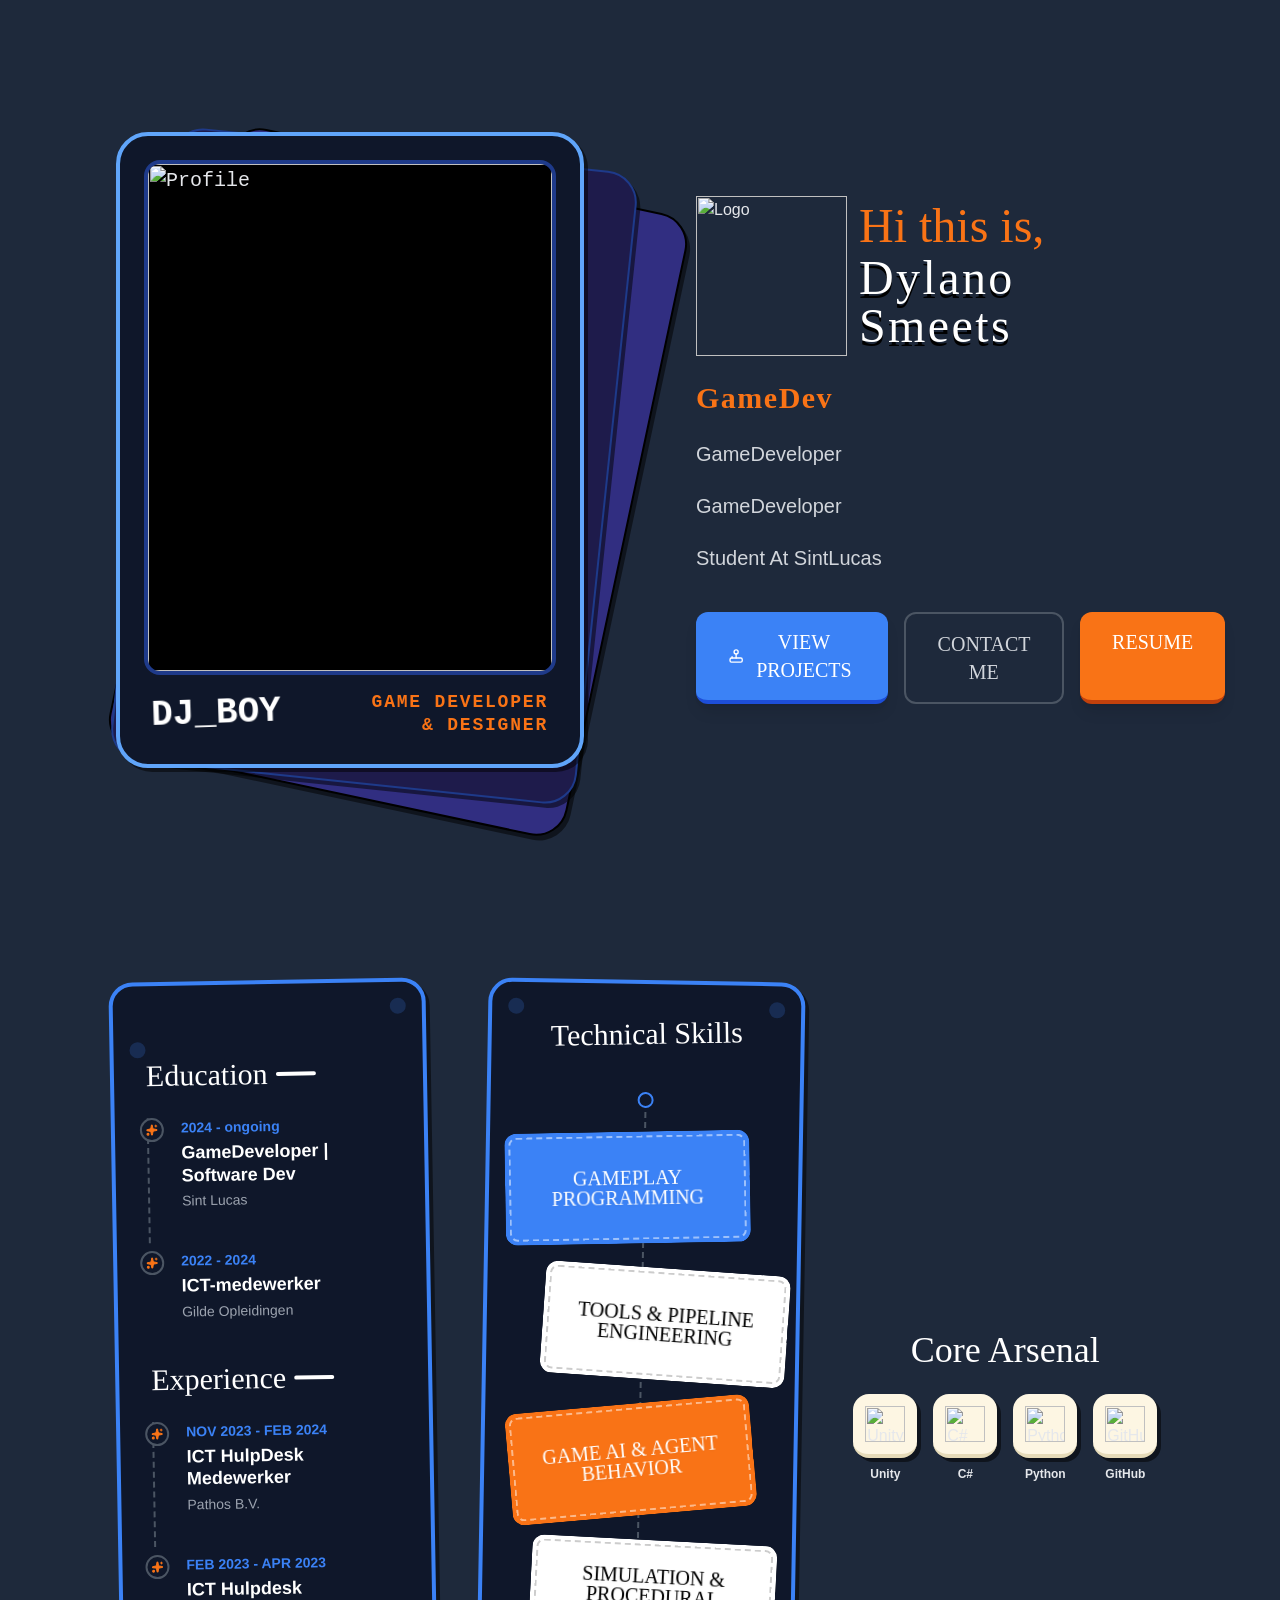
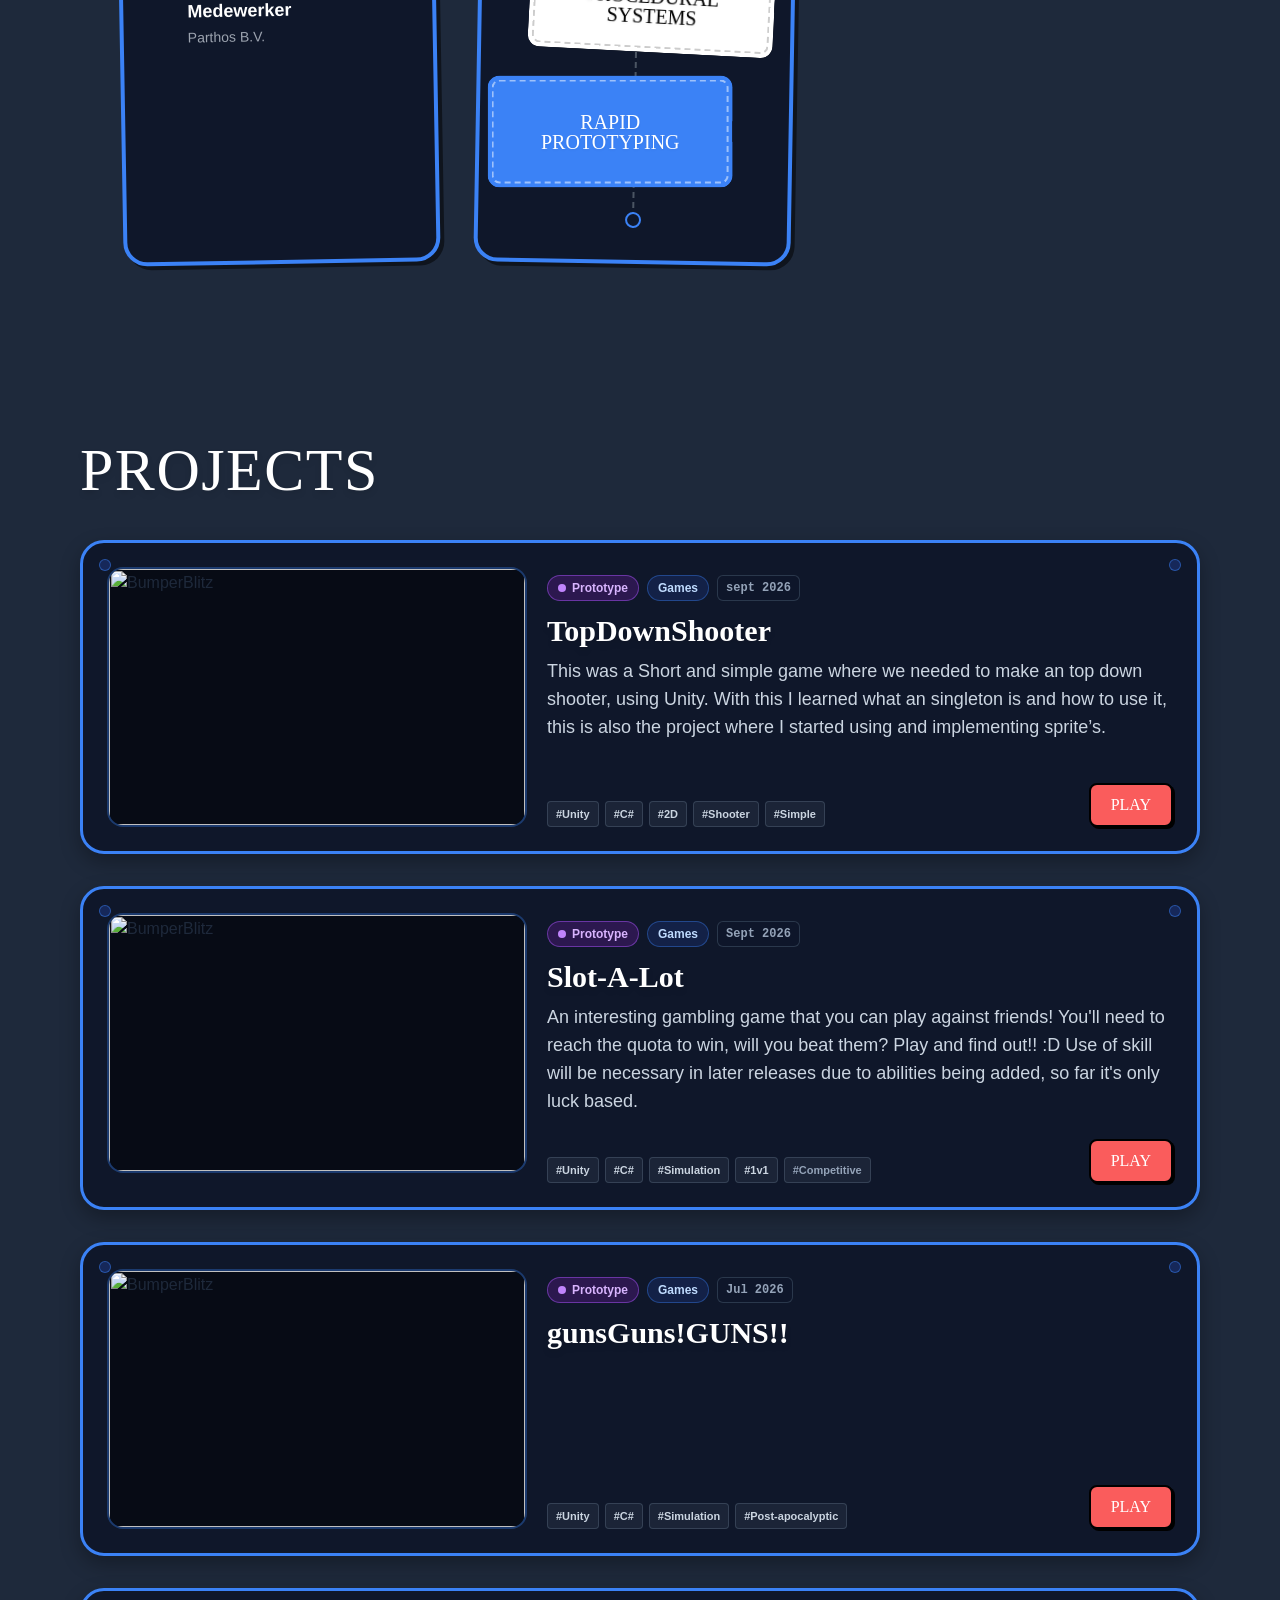
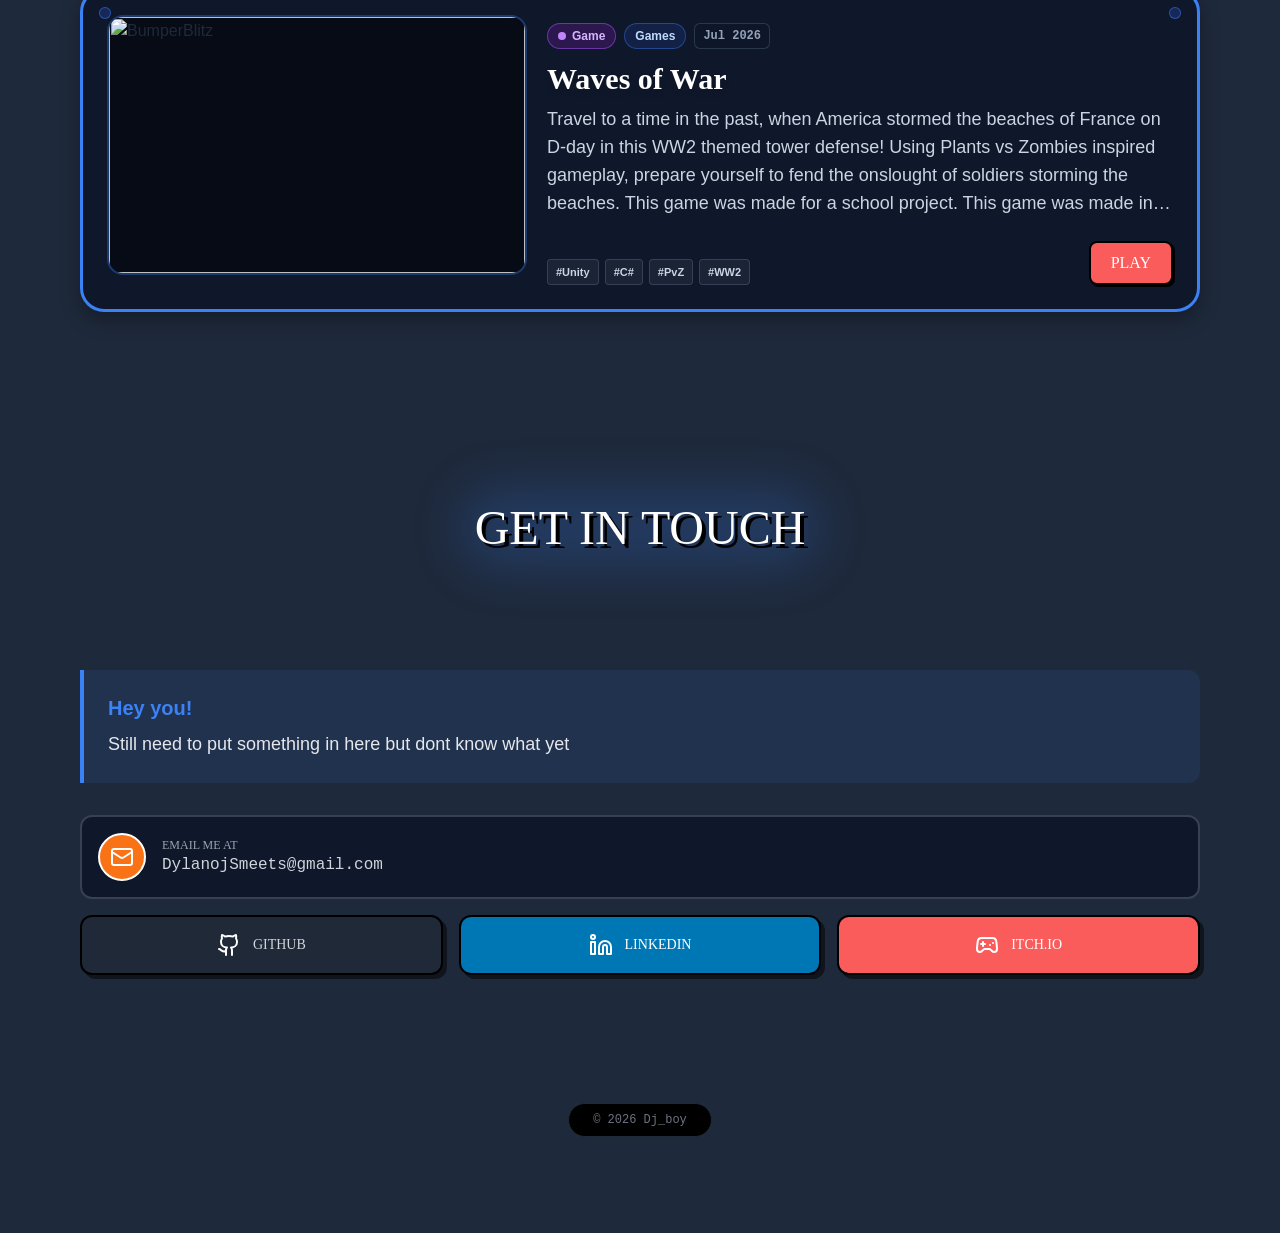
==== commit e82d98b2: "Update index.html" ====
--- a/index.html
+++ b/index.html
@@ -11,14 +11,14 @@
     <!-- Open Graph -->
     <meta property="og:type" content="website">
     <meta property="og:url" content="https://djboy06.github.io">
-    <meta property="og:title" content="sudo-sidd | Gameplay Programmer">
+    <meta property="og:title" content="Dylano s | Dj_boy | Game Developer">
     <meta property="og:description" content="Portfolio of Dylano S (sudo-sidd) — Gameplay Programmer. Gameplay programmer specializing in Unity and Godot, with production experience building mechanics, AI systems, and tools across shipped and in-development titles.">
-    <meta property="og:site_name" content="sudo-sidd Portfolio">
+    <meta property="og:site_name" content="Dylano S portfolio">
     <meta property="og:locale" content="en_US">
     <meta property="og:image" content="https://djboy06.github.io/Killua-zoldyck-lightning-Finger.gif">
     <!-- /SEO Meta Tags -->
-    <title>sudo-sidd | Game Developer &amp; Designer</title>
-    <link rel="icon" href="/logo.png">
+    <title>DJ_boy | Game Developer</title>
+    <link rel="icon" href="/assets/AngryCatKillua.png">
     <!-- DNS prefetch for external resources -->
     <link rel="dns-prefetch" href="//gc.zgo.at">
     <link rel="dns-prefetch" href="//cdn.tailwindcss.com">
@@ -83,11 +83,6 @@
             background: #f97316;
         }
     </style>
-    <script type="module" crossorigin="" src="/assets/index.js"></script>
-    <link rel="modulepreload" crossorigin="" href="/assets/vendor-react.js">
-    <link rel="modulepreload" crossorigin="" href="/assets/vendor-motion.js">
-    <link rel="modulepreload" crossorigin="" href="/assets/vendor-icons.js">
-    <link rel="modulepreload" crossorigin="" href="/assets/vendor-markdown.js">
     <link rel="stylesheet" crossorigin="" href="/assets/index.css">
     <style>*, ::before, ::after{--tw-border-spacing-x:0;--tw-border-spacing-y:0;--tw-translate-x:0;--tw-translate-y:0;--tw-rotate:0;--tw-skew-x:0;--tw-skew-y:0;--tw-scale-x:1;--tw-scale-y:1;--tw-pan-x: ;--tw-pan-y: ;--tw-pinch-zoom: ;--tw-scroll-snap-strictness:proximity;--tw-gradient-from-position: ;--tw-gradient-via-position: ;--tw-gradient-to-position: ;--tw-ordinal: ;--tw-slashed-zero: ;--tw-numeric-figure: ;--tw-numeric-spacing: ;--tw-numeric-fraction: ;--tw-ring-inset: ;--tw-ring-offset-width:0px;--tw-ring-offset-color:#fff;--tw-ring-color:rgb(59 130 246 / 0.5);--tw-ring-offset-shadow:0 0 #0000;--tw-ring-shadow:0 0 #0000;--tw-shadow:0 0 #0000;--tw-shadow-colored:0 0 #0000;--tw-blur: ;--tw-brightness: ;--tw-contrast: ;--tw-grayscale: ;--tw-hue-rotate: ;--tw-invert: ;--tw-saturate: ;--tw-sepia: ;--tw-drop-shadow: ;--tw-backdrop-blur: ;--tw-backdrop-brightness: ;--tw-backdrop-contrast: ;--tw-backdrop-grayscale: ;--tw-backdrop-hue-rotate: ;--tw-backdrop-invert: ;--tw-backdrop-opacity: ;--tw-backdrop-saturate: ;--tw-backdrop-sepia: ;--tw-contain-size: ;--tw-contain-layout: ;--tw-contain-paint: ;--tw-contain-style: ;}::backdrop{--tw-border-spacing-x:0;--tw-border-spacing-y:0;--tw-translate-x:0;--tw-translate-y:0;--tw-rotate:0;--tw-skew-x:0;--tw-skew-y:0;--tw-scale-x:1;--tw-scale-y:1;--tw-pan-x: ;--tw-pan-y: ;--tw-pinch-zoom: ;--tw-scroll-snap-strictness:proximity;--tw-gradient-from-position: ;--tw-gradient-via-position: ;--tw-gradient-to-position: ;--tw-ordinal: ;--tw-slashed-zero: ;--tw-numeric-figure: ;--tw-numeric-spacing: ;--tw-numeric-fraction: ;--tw-ring-inset: ;--tw-ring-offset-width:0px;--tw-ring-offset-color:#fff;--tw-ring-color:rgb(59 130 246 / 0.5);--tw-ring-offset-shadow:0 0 #0000;--tw-ring-shadow:0 0 #0000;--tw-shadow:0 0 #0000;--tw-shadow-colored:0 0 #0000;--tw-blur: ;--tw-brightness: ;--tw-contrast: ;--tw-grayscale: ;--tw-hue-rotate: ;--tw-invert: ;--tw-saturate: ;--tw-sepia: ;--tw-drop-shadow: ;--tw-backdrop-blur: ;--tw-backdrop-brightness: ;--tw-backdrop-contrast: ;--tw-backdrop-grayscale: ;--tw-backdrop-hue-rotate: ;--tw-backdrop-invert: ;--tw-backdrop-opacity: ;--tw-backdrop-saturate: ;--tw-backdrop-sepia: ;--tw-contain-size: ;--tw-contain-layout: ;--tw-contain-paint: ;--tw-contain-style: ;}/* ! tailwindcss v3.4.17 | MIT License | https://tailwindcss.com */*,::after,::before{box-sizing:border-box;border-width:0;border-style:solid;border-color:#e5e7eb}::after,::before{--tw-content:''}:host,html{line-height:1.5;-webkit-text-size-adjust:100%;-moz-tab-size:4;tab-size:4;font-family:"Rajdhani", sans-serif;font-feature-settings:normal;font-variation-settings:normal;-webkit-tap-highlight-color:transparent}body{margin:0;line-height:inherit}hr{height:0;color:inherit;border-top-width:1px}abbr:where([title]){-webkit-text-decoration:underline dotted;text-decoration:underline dotted}h1,h2,h3,h4,h5,h6{font-size:inherit;font-weight:inherit}a{color:inherit;text-decoration:inherit}b,strong{font-weight:bolder}code,kbd,pre,samp{font-family:ui-monospace, SFMono-Regular, Menlo, Monaco, Consolas, "Liberation Mono", "Courier New", monospace;font-feature-settings:normal;font-variation-settings:normal;font-size:1em}small{font-size:80%}sub,sup{font-size:75%;line-height:0;position:relative;vertical-align:baseline}sub{bottom:-.25em}sup{top:-.5em}table{text-indent:0;border-color:inherit;border-collapse:collapse}button,input,optgroup,select,textarea{font-family:inherit;font-feature-settings:inherit;font-variation-settings:inherit;font-size:100%;font-weight:inherit;line-height:inherit;letter-spacing:inherit;color:inherit;margin:0;padding:0}button,select{text-transform:none}button,input:where([type=button]),input:where([type=reset]),input:where([type=submit]){-webkit-appearance:button;background-color:transparent;background-image:none}:-moz-focusring{outline:auto}:-moz-ui-invalid{box-shadow:none}progress{vertical-align:baseline}::-webkit-inner-spin-button,::-webkit-outer-spin-button{height:auto}[type=search]{-webkit-appearance:textfield;outline-offset:-2px}::-webkit-search-decoration{-webkit-appearance:none}::-webkit-file-upload-button{-webkit-appearance:button;font:inherit}summary{display:list-item}blockquote,dd,dl,figure,h1,h2,h3,h4,h5,h6,hr,p,pre{margin:0}fieldset{margin:0;padding:0}legend{padding:0}menu,ol,ul{list-style:none;margin:0;padding:0}dialog{padding:0}textarea{resize:vertical}input::placeholder,textarea::placeholder{opacity:1;color:#9ca3af}[role=button],button{cursor:pointer}:disabled{cursor:default}audio,canvas,embed,iframe,img,object,svg,video{display:block;vertical-align:middle}img,video{max-width:100%;height:auto}[hidden]:where(:not([hidden=until-found])){display:none}.pointer-events-none{pointer-events:none}.fixed{position:fixed}.absolute{position:absolute}.relative{position:relative}.inset-0{inset:0px}.-inset-4{inset:-1rem}.inset-1{inset:0.25rem}.-bottom-6{bottom:-1.5rem}.-left-\[9px\]{left:-9px}.-right-4{right:-1rem}.-top-4{top:-1rem}.-top-5{top:-1.25rem}.bottom-0{bottom:0px}.bottom-4{bottom:1rem}.left-1\/2{left:50%}.left-4{left:1rem}.right-4{right:1rem}.top-0{top:0px}.top-4{top:1rem}.-top-3{top:-0.75rem}.bottom-3{bottom:0.75rem}.left-3{left:0.75rem}.z-\[100\]{z-index:100}.-z-10{z-index:-10}.-z-20{z-index:-20}.z-0{z-index:0}.z-10{z-index:10}.z-20{z-index:20}.order-1{order:1}.order-2{order:2}.mx-auto{margin-left:auto;margin-right:auto}.mb-1{margin-bottom:0.25rem}.mb-10{margin-bottom:2.5rem}.mb-12{margin-bottom:3rem}.mb-2{margin-bottom:0.5rem}.mb-3{margin-bottom:0.75rem}.mb-4{margin-bottom:1rem}.mb-6{margin-bottom:1.5rem}.mb-8{margin-bottom:2rem}.mt-1{margin-top:0.25rem}.mt-10{margin-top:2.5rem}.mt-2{margin-top:0.5rem}.mt-32{margin-top:8rem}.mt-4{margin-top:1rem}.mt-8{margin-top:2rem}.mt-auto{margin-top:auto}.line-clamp-2{overflow:hidden;display:-webkit-box;-webkit-box-orient:vertical;-webkit-line-clamp:2}.line-clamp-3{overflow:hidden;display:-webkit-box;-webkit-box-orient:vertical;-webkit-line-clamp:3}.block{display:block}.inline-block{display:inline-block}.flex{display:flex}.inline-flex{display:inline-flex}.grid{display:grid}.hidden{display:none}.aspect-\[4\/5\]{aspect-ratio:4/5}.h-96{height:24rem}.h-1{height:0.25rem}.h-10{height:2.5rem}.h-12{height:3rem}.h-16{height:4rem}.h-2{height:0.5rem}.h-28{height:7rem}.h-3{height:0.75rem}.h-32{height:8rem}.h-4{height:1rem}.h-48{height:12rem}.h-5{height:1.25rem}.h-6{height:1.5rem}.h-\[220px\]{height:220px}.h-\[700px\]{height:700px}.h-full{height:100%}.h-24{height:6rem}.min-h-screen{min-height:100vh}.w-96{width:24rem}.w-0\.5{width:0.125rem}.w-10{width:2.5rem}.w-12{width:3rem}.w-16{width:4rem}.w-2{width:0.5rem}.w-28{width:7rem}.w-3{width:0.75rem}.w-32{width:8rem}.w-4{width:1rem}.w-5{width:1.25rem}.w-6{width:1.5rem}.w-full{width:100%}.w-24{width:6rem}.w-40{width:10rem}.min-w-0{min-width:0px}.max-w-2xl{max-width:42rem}.max-w-md{max-width:28rem}.flex-1{flex:1 1 0%}.shrink-0{flex-shrink:0}.flex-grow{flex-grow:1}.origin-bottom-left{transform-origin:bottom left}.-translate-x-1\/2{--tw-translate-x:-50%;transform:translate(var(--tw-translate-x), var(--tw-translate-y)) rotate(var(--tw-rotate)) skewX(var(--tw-skew-x)) skewY(var(--tw-skew-y)) scaleX(var(--tw-scale-x)) scaleY(var(--tw-scale-y))}.-translate-x-2{--tw-translate-x:-0.5rem;transform:translate(var(--tw-translate-x), var(--tw-translate-y)) rotate(var(--tw-rotate)) skewX(var(--tw-skew-x)) skewY(var(--tw-skew-y)) scaleX(var(--tw-scale-x)) scaleY(var(--tw-scale-y))}.-translate-x-4{--tw-translate-x:-1rem;transform:translate(var(--tw-translate-x), var(--tw-translate-y)) rotate(var(--tw-rotate)) skewX(var(--tw-skew-x)) skewY(var(--tw-skew-y)) scaleX(var(--tw-scale-x)) scaleY(var(--tw-scale-y))}.-translate-x-6{--tw-translate-x:-1.5rem;transform:translate(var(--tw-translate-x), var(--tw-translate-y)) rotate(var(--tw-rotate)) skewX(var(--tw-skew-x)) skewY(var(--tw-skew-y)) scaleX(var(--tw-scale-x)) scaleY(var(--tw-scale-y))}.translate-x-12{--tw-translate-x:3rem;transform:translate(var(--tw-translate-x), var(--tw-translate-y)) rotate(var(--tw-rotate)) skewX(var(--tw-skew-x)) skewY(var(--tw-skew-y)) scaleX(var(--tw-scale-x)) scaleY(var(--tw-scale-y))}.translate-x-4{--tw-translate-x:1rem;transform:translate(var(--tw-translate-x), var(--tw-translate-y)) rotate(var(--tw-rotate)) skewX(var(--tw-skew-x)) skewY(var(--tw-skew-y)) scaleX(var(--tw-scale-x)) scaleY(var(--tw-scale-y))}.translate-x-6{--tw-translate-x:1.5rem;transform:translate(var(--tw-translate-x), var(--tw-translate-y)) rotate(var(--tw-rotate)) skewX(var(--tw-skew-x)) skewY(var(--tw-skew-y)) scaleX(var(--tw-scale-x)) scaleY(var(--tw-scale-y))}.translate-y-4{--tw-translate-y:1rem;transform:translate(var(--tw-translate-x), var(--tw-translate-y)) rotate(var(--tw-rotate)) skewX(var(--tw-skew-x)) skewY(var(--tw-skew-y)) scaleX(var(--tw-scale-x)) scaleY(var(--tw-scale-y))}.translate-y-8{--tw-translate-y:2rem;transform:translate(var(--tw-translate-x), var(--tw-translate-y)) rotate(var(--tw-rotate)) skewX(var(--tw-skew-x)) skewY(var(--tw-skew-y)) scaleX(var(--tw-scale-x)) scaleY(var(--tw-scale-y))}.-rotate-1{--tw-rotate:-1deg;transform:translate(var(--tw-translate-x), var(--tw-translate-y)) rotate(var(--tw-rotate)) skewX(var(--tw-skew-x)) skewY(var(--tw-skew-y)) scaleX(var(--tw-scale-x)) scaleY(var(--tw-scale-y))}.-rotate-2{--tw-rotate:-2deg;transform:translate(var(--tw-translate-x), var(--tw-translate-y)) rotate(var(--tw-rotate)) skewX(var(--tw-skew-x)) skewY(var(--tw-skew-y)) scaleX(var(--tw-scale-x)) scaleY(var(--tw-scale-y))}.-rotate-6{--tw-rotate:-6deg;transform:translate(var(--tw-translate-x), var(--tw-translate-y)) rotate(var(--tw-rotate)) skewX(var(--tw-skew-x)) skewY(var(--tw-skew-y)) scaleX(var(--tw-scale-x)) scaleY(var(--tw-scale-y))}.rotate-1{--tw-rotate:1deg;transform:translate(var(--tw-translate-x), var(--tw-translate-y)) rotate(var(--tw-rotate)) skewX(var(--tw-skew-x)) skewY(var(--tw-skew-y)) scaleX(var(--tw-scale-x)) scaleY(var(--tw-scale-y))}.rotate-12{--tw-rotate:12deg;transform:translate(var(--tw-translate-x), var(--tw-translate-y)) rotate(var(--tw-rotate)) skewX(var(--tw-skew-x)) skewY(var(--tw-skew-y)) scaleX(var(--tw-scale-x)) scaleY(var(--tw-scale-y))}.rotate-2{--tw-rotate:2deg;transform:translate(var(--tw-translate-x), var(--tw-translate-y)) rotate(var(--tw-rotate)) skewX(var(--tw-skew-x)) skewY(var(--tw-skew-y)) scaleX(var(--tw-scale-x)) scaleY(var(--tw-scale-y))}.rotate-3{--tw-rotate:3deg;transform:translate(var(--tw-translate-x), var(--tw-translate-y)) rotate(var(--tw-rotate)) skewX(var(--tw-skew-x)) skewY(var(--tw-skew-y)) scaleX(var(--tw-scale-x)) scaleY(var(--tw-scale-y))}.rotate-6{--tw-rotate:6deg;transform:translate(var(--tw-translate-x), var(--tw-translate-y)) rotate(var(--tw-rotate)) skewX(var(--tw-skew-x)) skewY(var(--tw-skew-y)) scaleX(var(--tw-scale-x)) scaleY(var(--tw-scale-y))}.rotate-\[-2deg\]{--tw-rotate:-2deg;transform:translate(var(--tw-translate-x), var(--tw-translate-y)) rotate(var(--tw-rotate)) skewX(var(--tw-skew-x)) skewY(var(--tw-skew-y)) scaleX(var(--tw-scale-x)) scaleY(var(--tw-scale-y))}.rotate-\[-6deg\]{--tw-rotate:-6deg;transform:translate(var(--tw-translate-x), var(--tw-translate-y)) rotate(var(--tw-rotate)) skewX(var(--tw-skew-x)) skewY(var(--tw-skew-y)) scaleX(var(--tw-scale-x)) scaleY(var(--tw-scale-y))}.transform{transform:translate(var(--tw-translate-x), var(--tw-translate-y)) rotate(var(--tw-rotate)) skewX(var(--tw-skew-x)) skewY(var(--tw-skew-y)) scaleX(var(--tw-scale-x)) scaleY(var(--tw-scale-y))}@keyframes pulse{50%{opacity:.5}}.animate-pulse{animation:pulse 2s cubic-bezier(0.4, 0, 0.6, 1) infinite}.cursor-none{cursor:none}.cursor-pointer{cursor:pointer}.select-none{-webkit-user-select:none;user-select:none}.resize-none{resize:none}.grid-cols-1{grid-template-columns:repeat(1, minmax(0, 1fr))}.flex-col{flex-direction:column}.flex-wrap{flex-wrap:wrap}.items-start{align-items:flex-start}.items-end{align-items:flex-end}.items-center{align-items:center}.justify-center{justify-content:center}.justify-between{justify-content:space-between}.gap-1{gap:0.25rem}.gap-1\.5{gap:0.375rem}.gap-12{gap:3rem}.gap-2{gap:0.5rem}.gap-3{gap:0.75rem}.gap-4{gap:1rem}.gap-5{gap:1.25rem}.gap-6{gap:1.5rem}.gap-8{gap:2rem}.space-y-10 > :not([hidden]) ~ :not([hidden]){--tw-space-y-reverse:0;margin-top:calc(2.5rem * calc(1 - var(--tw-space-y-reverse)));margin-bottom:calc(2.5rem * var(--tw-space-y-reverse))}.space-y-2 > :not([hidden]) ~ :not([hidden]){--tw-space-y-reverse:0;margin-top:calc(0.5rem * calc(1 - var(--tw-space-y-reverse)));margin-bottom:calc(0.5rem * var(--tw-space-y-reverse))}.space-y-4 > :not([hidden]) ~ :not([hidden]){--tw-space-y-reverse:0;margin-top:calc(1rem * calc(1 - var(--tw-space-y-reverse)));margin-bottom:calc(1rem * var(--tw-space-y-reverse))}.space-y-6 > :not([hidden]) ~ :not([hidden]){--tw-space-y-reverse:0;margin-top:calc(1.5rem * calc(1 - var(--tw-space-y-reverse)));margin-bottom:calc(1.5rem * var(--tw-space-y-reverse))}.self-center{align-self:center}.overflow-hidden{overflow:hidden}.truncate{overflow:hidden;text-overflow:ellipsis;white-space:nowrap}.whitespace-nowrap{white-space:nowrap}.rounded{border-radius:0.25rem}.rounded-2xl{border-radius:1rem}.rounded-3xl{border-radius:1.5rem}.rounded-\[2rem\]{border-radius:2rem}.rounded-full{border-radius:9999px}.rounded-lg{border-radius:0.5rem}.rounded-md{border-radius:0.375rem}.rounded-xl{border-radius:0.75rem}.rounded-r-xl{border-top-right-radius:0.75rem;border-bottom-right-radius:0.75rem}.border{border-width:1px}.border-2{border-width:2px}.border-4{border-width:4px}.border-\[3px\]{border-width:3px}.border-b-2{border-bottom-width:2px}.border-b-4{border-bottom-width:4px}.border-l{border-left-width:1px}.border-l-2{border-left-width:2px}.border-l-4{border-left-width:4px}.border-r{border-right-width:1px}.border-dashed{border-style:dashed}.border-none{border-style:none}.border-\[\#e6dbb9\]{--tw-border-opacity:1;border-color:rgb(230 219 185 / var(--tw-border-opacity, 1))}.border-black{--tw-border-opacity:1;border-color:rgb(0 0 0 / var(--tw-border-opacity, 1))}.border-black\/20{border-color:rgb(0 0 0 / 0.2)}.border-black\/40{border-color:rgb(0 0 0 / 0.4)}.border-black\/80{border-color:rgb(0 0 0 / 0.8)}.border-blue-400{--tw-border-opacity:1;border-color:rgb(96 165 250 / var(--tw-border-opacity, 1))}.border-blue-500{--tw-border-opacity:1;border-color:rgb(59 130 246 / var(--tw-border-opacity, 1))}.border-blue-500\/40{border-color:rgb(59 130 246 / 0.4)}.border-blue-500\/50{border-color:rgb(59 130 246 / 0.5)}.border-blue-700{--tw-border-opacity:1;border-color:rgb(29 78 216 / var(--tw-border-opacity, 1))}.border-blue-900{--tw-border-opacity:1;border-color:rgb(30 58 138 / var(--tw-border-opacity, 1))}.border-gray-600{--tw-border-opacity:1;border-color:rgb(75 85 99 / var(--tw-border-opacity, 1))}.border-gray-700{--tw-border-opacity:1;border-color:rgb(55 65 81 / var(--tw-border-opacity, 1))}.border-gray-800{--tw-border-opacity:1;border-color:rgb(31 41 55 / var(--tw-border-opacity, 1))}.border-orange-700{--tw-border-opacity:1;border-color:rgb(194 65 12 / var(--tw-border-opacity, 1))}.border-purple-500\/50{border-color:rgb(168 85 247 / 0.5)}.border-sky-500\/50{border-color:rgb(14 165 233 / 0.5)}.border-slate-600\/60{border-color:rgb(71 85 105 / 0.6)}.border-slate-700{--tw-border-opacity:1;border-color:rgb(51 65 85 / var(--tw-border-opacity, 1))}.border-slate-700\/80{border-color:rgb(51 65 85 / 0.8)}.border-toon-blue{--tw-border-opacity:1;border-color:rgb(59 130 246 / var(--tw-border-opacity, 1))}.border-toon-orange\/30{border-color:rgb(249 115 22 / 0.3)}.border-transparent{border-color:transparent}.border-white{--tw-border-opacity:1;border-color:rgb(255 255 255 / var(--tw-border-opacity, 1))}.border-white\/5{border-color:rgb(255 255 255 / 0.05)}.border-white\/50{border-color:rgb(255 255 255 / 0.5)}.border-gray-300{--tw-border-opacity:1;border-color:rgb(209 213 219 / var(--tw-border-opacity, 1))}.bg-\[\#1E293B\]{--tw-bg-opacity:1;background-color:rgb(30 41 59 / var(--tw-bg-opacity, 1))}.bg-\[\#0077b5\]{--tw-bg-opacity:1;background-color:rgb(0 119 181 / var(--tw-bg-opacity, 1))}.bg-\[\#007bff\]{--tw-bg-opacity:1;background-color:rgb(0 123 255 / var(--tw-bg-opacity, 1))}.bg-\[\#0F172A\]{--tw-bg-opacity:1;background-color:rgb(15 23 42 / var(--tw-bg-opacity, 1))}.bg-\[\#0f172a\]{--tw-bg-opacity:1;background-color:rgb(15 23 42 / var(--tw-bg-opacity, 1))}.bg-\[\#151c28\]{--tw-bg-opacity:1;background-color:rgb(21 28 40 / var(--tw-bg-opacity, 1))}.bg-\[\#1e1b4b\]{--tw-bg-opacity:1;background-color:rgb(30 27 75 / var(--tw-bg-opacity, 1))}.bg-\[\#2d3748\]{--tw-bg-opacity:1;background-color:rgb(45 55 72 / var(--tw-bg-opacity, 1))}.bg-\[\#312e81\]{--tw-bg-opacity:1;background-color:rgb(49 46 129 / var(--tw-bg-opacity, 1))}.bg-\[\#fa5c5c\]{--tw-bg-opacity:1;background-color:rgb(250 92 92 / var(--tw-bg-opacity, 1))}.bg-\[\#fdf6e3\]{--tw-bg-opacity:1;background-color:rgb(253 246 227 / var(--tw-bg-opacity, 1))}.bg-\[\#ffeb3b\]{--tw-bg-opacity:1;background-color:rgb(255 235 59 / var(--tw-bg-opacity, 1))}.bg-black{--tw-bg-opacity:1;background-color:rgb(0 0 0 / var(--tw-bg-opacity, 1))}.bg-black\/20{background-color:rgb(0 0 0 / 0.2)}.bg-black\/30{background-color:rgb(0 0 0 / 0.3)}.bg-black\/50{background-color:rgb(0 0 0 / 0.5)}.bg-blue-400{--tw-bg-opacity:1;background-color:rgb(96 165 250 / var(--tw-bg-opacity, 1))}.bg-blue-500{--tw-bg-opacity:1;background-color:rgb(59 130 246 / var(--tw-bg-opacity, 1))}.bg-blue-900\/30{background-color:rgb(30 58 138 / 0.3)}.bg-blue-900\/40{background-color:rgb(30 58 138 / 0.4)}.bg-blue-900\/50{background-color:rgb(30 58 138 / 0.5)}.bg-gray-800{--tw-bg-opacity:1;background-color:rgb(31 41 55 / var(--tw-bg-opacity, 1))}.bg-purple-400{--tw-bg-opacity:1;background-color:rgb(192 132 252 / var(--tw-bg-opacity, 1))}.bg-purple-900\/40{background-color:rgb(88 28 135 / 0.4)}.bg-red-600{--tw-bg-opacity:1;background-color:rgb(220 38 38 / var(--tw-bg-opacity, 1))}.bg-sky-400{--tw-bg-opacity:1;background-color:rgb(56 189 248 / var(--tw-bg-opacity, 1))}.bg-sky-900\/40{background-color:rgb(12 74 110 / 0.4)}.bg-slate-800{--tw-bg-opacity:1;background-color:rgb(30 41 59 / var(--tw-bg-opacity, 1))}.bg-slate-800\/80{background-color:rgb(30 41 59 / 0.8)}.bg-slate-900\/50{background-color:rgb(15 23 42 / 0.5)}.bg-toon-bg{--tw-bg-opacity:1;background-color:rgb(30 41 59 / var(--tw-bg-opacity, 1))}.bg-toon-blue{--tw-bg-opacity:1;background-color:rgb(59 130 246 / var(--tw-bg-opacity, 1))}.bg-toon-blue\/10{background-color:rgb(59 130 246 / 0.1)}.bg-toon-blue\/20{background-color:rgb(59 130 246 / 0.2)}.bg-toon-card{--tw-bg-opacity:1;background-color:rgb(15 23 42 / var(--tw-bg-opacity, 1))}.bg-toon-orange{--tw-bg-opacity:1;background-color:rgb(249 115 22 / var(--tw-bg-opacity, 1))}.bg-transparent{background-color:transparent}.bg-white{--tw-bg-opacity:1;background-color:rgb(255 255 255 / var(--tw-bg-opacity, 1))}.bg-white\/40{background-color:rgb(255 255 255 / 0.4)}.bg-gray-200{--tw-bg-opacity:1;background-color:rgb(229 231 235 / var(--tw-bg-opacity, 1))}.bg-yellow-200\/80{background-color:rgb(254 240 138 / 0.8)}.bg-gradient-to-tr{background-image:linear-gradient(to top right, var(--tw-gradient-stops))}.from-yellow-500\/10{--tw-gradient-from:rgb(234 179 8 / 0.1) var(--tw-gradient-from-position);--tw-gradient-to:rgb(234 179 8 / 0) var(--tw-gradient-to-position);--tw-gradient-stops:var(--tw-gradient-from), var(--tw-gradient-to)}.to-transparent{--tw-gradient-to:transparent var(--tw-gradient-to-position)}.fill-toon-orange{fill:#f97316}.object-contain{object-fit:contain}.object-cover{object-fit:cover}.p-0{padding:0px}.p-1{padding:0.25rem}.p-2{padding:0.5rem}.p-3{padding:0.75rem}.p-4{padding:1rem}.p-5{padding:1.25rem}.p-8{padding:2rem}.px-1\.5{padding-left:0.375rem;padding-right:0.375rem}.px-2{padding-left:0.5rem;padding-right:0.5rem}.px-2\.5{padding-left:0.625rem;padding-right:0.625rem}.px-4{padding-left:1rem;padding-right:1rem}.px-5{padding-left:1.25rem;padding-right:1.25rem}.px-6{padding-left:1.5rem;padding-right:1.5rem}.px-8{padding-left:2rem;padding-right:2rem}.py-0\.5{padding-top:0.125rem;padding-bottom:0.125rem}.py-1{padding-top:0.25rem;padding-bottom:0.25rem}.py-10{padding-top:2.5rem;padding-bottom:2.5rem}.py-12{padding-top:3rem;padding-bottom:3rem}.py-16{padding-top:4rem;padding-bottom:4rem}.py-2{padding-top:0.5rem;padding-bottom:0.5rem}.py-3{padding-top:0.75rem;padding-bottom:0.75rem}.py-4{padding-top:1rem;padding-bottom:1rem}.pb-1{padding-bottom:0.25rem}.pb-4{padding-bottom:1rem}.pb-8{padding-bottom:2rem}.pl-8{padding-left:2rem}.pt-6{padding-top:1.5rem}.pt-8{padding-top:2rem}.text-center{text-align:center}.font-caveat{font-family:"Caveat", cursive}.font-display{font-family:"Bungee", cursive}.font-hand{font-family:"Patrick Hand", cursive}.font-lexend{font-family:"Lexend", sans-serif}.font-minecraft{font-family:"VT323", monospace}.font-mono{font-family:ui-monospace, SFMono-Regular, Menlo, Monaco, Consolas, "Liberation Mono", "Courier New", monospace}.font-sans{font-family:"Rajdhani", sans-serif}.text-2xl{font-size:1.5rem;line-height:2rem}.text-3xl{font-size:1.875rem;line-height:2.25rem}.text-4xl{font-size:2.25rem;line-height:2.5rem}.text-5xl{font-size:3rem;line-height:1}.text-\[10px\]{font-size:10px}.text-\[11px\]{font-size:11px}.text-\[14px\]{font-size:14px}.text-\[16px\]{font-size:16px}.text-\[32px\]{font-size:32px}.text-\[9px\]{font-size:9px}.text-base{font-size:1rem;line-height:1.5rem}.text-lg{font-size:1.125rem;line-height:1.75rem}.text-sm{font-size:0.875rem;line-height:1.25rem}.text-xl{font-size:1.25rem;line-height:1.75rem}.text-xs{font-size:0.75rem;line-height:1rem}.font-bold{font-weight:700}.font-extrabold{font-weight:800}.uppercase{text-transform:uppercase}.capitalize{text-transform:capitalize}.leading-\[32px\]{line-height:32px}.leading-none{line-height:1}.leading-relaxed{line-height:1.625}.leading-tight{line-height:1.25}.tracking-wide{letter-spacing:0.025em}.tracking-wider{letter-spacing:0.05em}.tracking-widest{letter-spacing:0.1em}.text-black{--tw-text-opacity:1;color:rgb(0 0 0 / var(--tw-text-opacity, 1))}.text-blue-200{--tw-text-opacity:1;color:rgb(191 219 254 / var(--tw-text-opacity, 1))}.text-blue-300{--tw-text-opacity:1;color:rgb(147 197 253 / var(--tw-text-opacity, 1))}.text-blue-400{--tw-text-opacity:1;color:rgb(96 165 250 / var(--tw-text-opacity, 1))}.text-gray-200{--tw-text-opacity:1;color:rgb(229 231 235 / var(--tw-text-opacity, 1))}.text-gray-300{--tw-text-opacity:1;color:rgb(209 213 219 / var(--tw-text-opacity, 1))}.text-gray-400{--tw-text-opacity:1;color:rgb(156 163 175 / var(--tw-text-opacity, 1))}.text-gray-500{--tw-text-opacity:1;color:rgb(107 114 128 / var(--tw-text-opacity, 1))}.text-purple-300{--tw-text-opacity:1;color:rgb(216 180 254 / var(--tw-text-opacity, 1))}.text-sky-300{--tw-text-opacity:1;color:rgb(125 211 252 / var(--tw-text-opacity, 1))}.text-slate-300{--tw-text-opacity:1;color:rgb(203 213 225 / var(--tw-text-opacity, 1))}.text-slate-400{--tw-text-opacity:1;color:rgb(148 163 184 / var(--tw-text-opacity, 1))}.text-slate-800{--tw-text-opacity:1;color:rgb(30 41 59 / var(--tw-text-opacity, 1))}.text-toon-blue{--tw-text-opacity:1;color:rgb(59 130 246 / var(--tw-text-opacity, 1))}.text-toon-orange{--tw-text-opacity:1;color:rgb(249 115 22 / var(--tw-text-opacity, 1))}.text-white{--tw-text-opacity:1;color:rgb(255 255 255 / var(--tw-text-opacity, 1))}.placeholder-black\/20::placeholder{color:rgb(0 0 0 / 0.2)}.placeholder-black\/30::placeholder{color:rgb(0 0 0 / 0.3)}.opacity-0{opacity:0}.opacity-100{opacity:1}.opacity-20{opacity:0.2}.opacity-70{opacity:0.7}.opacity-80{opacity:0.8}.opacity-90{opacity:0.9}.mix-blend-multiply{mix-blend-mode:multiply}.shadow-\[0_8px_20px_rgba\(0\2c 0\2c 0\2c 0\.3\)\]{--tw-shadow:0 8px 20px rgba(0,0,0,0.3);--tw-shadow-colored:0 8px 20px var(--tw-shadow-color);box-shadow:var(--tw-ring-offset-shadow, 0 0 #0000), var(--tw-ring-shadow, 0 0 #0000), var(--tw-shadow)}.shadow-\[10px_10px_0_rgba\(0\2c 0\2c 0\2c 0\.5\)\]{--tw-shadow:10px 10px 0 rgba(0,0,0,0.5);--tw-shadow-colored:10px 10px 0 var(--tw-shadow-color);box-shadow:var(--tw-ring-offset-shadow, 0 0 #0000), var(--tw-ring-shadow, 0 0 #0000), var(--tw-shadow)}.shadow-\[2px_2px_0_black\]{--tw-shadow:2px 2px 0 black;--tw-shadow-colored:2px 2px 0 var(--tw-shadow-color);box-shadow:var(--tw-ring-offset-shadow, 0 0 #0000), var(--tw-ring-shadow, 0 0 #0000), var(--tw-shadow)}.shadow-\[4px_4px_0_rgba\(0\2c 0\2c 0\2c 1\)\]{--tw-shadow:4px 4px 0 rgba(0,0,0,1);--tw-shadow-colored:4px 4px 0 var(--tw-shadow-color);box-shadow:var(--tw-ring-offset-shadow, 0 0 #0000), var(--tw-ring-shadow, 0 0 #0000), var(--tw-shadow)}.shadow-inner{--tw-shadow:inset 0 2px 4px 0 rgb(0 0 0 / 0.05);--tw-shadow-colored:inset 0 2px 4px 0 var(--tw-shadow-color);box-shadow:var(--tw-ring-offset-shadow, 0 0 #0000), var(--tw-ring-shadow, 0 0 #0000), var(--tw-shadow)}.shadow-lg{--tw-shadow:0 10px 15px -3px rgb(0 0 0 / 0.1), 0 4px 6px -4px rgb(0 0 0 / 0.1);--tw-shadow-colored:0 10px 15px -3px var(--tw-shadow-color), 0 4px 6px -4px var(--tw-shadow-color);box-shadow:var(--tw-ring-offset-shadow, 0 0 #0000), var(--tw-ring-shadow, 0 0 #0000), var(--tw-shadow)}.shadow-pop{--tw-shadow:4px 4px 0px 0px rgba(0,0,0,0.5);--tw-shadow-colored:4px 4px 0px 0px var(--tw-shadow-color);box-shadow:var(--tw-ring-offset-shadow, 0 0 #0000), var(--tw-ring-shadow, 0 0 #0000), var(--tw-shadow)}.shadow-sm{--tw-shadow:0 1px 2px 0 rgb(0 0 0 / 0.05);--tw-shadow-colored:0 1px 2px 0 var(--tw-shadow-color);box-shadow:var(--tw-ring-offset-shadow, 0 0 #0000), var(--tw-ring-shadow, 0 0 #0000), var(--tw-shadow)}.shadow-xl{--tw-shadow:0 20px 25px -5px rgb(0 0 0 / 0.1), 0 8px 10px -6px rgb(0 0 0 / 0.1);--tw-shadow-colored:0 20px 25px -5px var(--tw-shadow-color), 0 8px 10px -6px var(--tw-shadow-color);box-shadow:var(--tw-ring-offset-shadow, 0 0 #0000), var(--tw-ring-shadow, 0 0 #0000), var(--tw-shadow)}.outline-none{outline:2px solid transparent;outline-offset:2px}.blur-xl{--tw-blur:blur(24px);filter:var(--tw-blur) var(--tw-brightness) var(--tw-contrast) var(--tw-grayscale) var(--tw-hue-rotate) var(--tw-invert) var(--tw-saturate) var(--tw-sepia) var(--tw-drop-shadow)}.brightness-90{--tw-brightness:brightness(.9);filter:var(--tw-blur) var(--tw-brightness) var(--tw-contrast) var(--tw-grayscale) var(--tw-hue-rotate) var(--tw-invert) var(--tw-saturate) var(--tw-sepia) var(--tw-drop-shadow)}.drop-shadow-\[0_4px_0_rgba\(0\2c 0\2c 0\2c 1\)\]{--tw-drop-shadow:drop-shadow(0 4px 0 rgba(0,0,0,1));filter:var(--tw-blur) var(--tw-brightness) var(--tw-contrast) var(--tw-grayscale) var(--tw-hue-rotate) var(--tw-invert) var(--tw-saturate) var(--tw-sepia) var(--tw-drop-shadow)}.drop-shadow-\[4px_4px_0_rgba\(0\2c 0\2c 0\2c 1\)\]{--tw-drop-shadow:drop-shadow(4px 4px 0 rgba(0,0,0,1));filter:var(--tw-blur) var(--tw-brightness) var(--tw-contrast) var(--tw-grayscale) var(--tw-hue-rotate) var(--tw-invert) var(--tw-saturate) var(--tw-sepia) var(--tw-drop-shadow)}.drop-shadow-md{--tw-drop-shadow:drop-shadow(0 4px 3px rgb(0 0 0 / 0.07)) drop-shadow(0 2px 2px rgb(0 0 0 / 0.06));filter:var(--tw-blur) var(--tw-brightness) var(--tw-contrast) var(--tw-grayscale) var(--tw-hue-rotate) var(--tw-invert) var(--tw-saturate) var(--tw-sepia) var(--tw-drop-shadow)}.drop-shadow-sm{--tw-drop-shadow:drop-shadow(0 1px 1px rgb(0 0 0 / 0.05));filter:var(--tw-blur) var(--tw-brightness) var(--tw-contrast) var(--tw-grayscale) var(--tw-hue-rotate) var(--tw-invert) var(--tw-saturate) var(--tw-sepia) var(--tw-drop-shadow)}.grayscale-\[20\%\]{--tw-grayscale:grayscale(20%);filter:var(--tw-blur) var(--tw-brightness) var(--tw-contrast) var(--tw-grayscale) var(--tw-hue-rotate) var(--tw-invert) var(--tw-saturate) var(--tw-sepia) var(--tw-drop-shadow)}.filter{filter:var(--tw-blur) var(--tw-brightness) var(--tw-contrast) var(--tw-grayscale) var(--tw-hue-rotate) var(--tw-invert) var(--tw-saturate) var(--tw-sepia) var(--tw-drop-shadow)}.backdrop-blur-\[2px\]{--tw-backdrop-blur:blur(2px);-webkit-backdrop-filter:var(--tw-backdrop-blur) var(--tw-backdrop-brightness) var(--tw-backdrop-contrast) var(--tw-backdrop-grayscale) var(--tw-backdrop-hue-rotate) var(--tw-backdrop-invert) var(--tw-backdrop-opacity) var(--tw-backdrop-saturate) var(--tw-backdrop-sepia);backdrop-filter:var(--tw-backdrop-blur) var(--tw-backdrop-brightness) var(--tw-backdrop-contrast) var(--tw-backdrop-grayscale) var(--tw-backdrop-hue-rotate) var(--tw-backdrop-invert) var(--tw-backdrop-opacity) var(--tw-backdrop-saturate) var(--tw-backdrop-sepia)}.backdrop-blur-sm{--tw-backdrop-blur:blur(4px);-webkit-backdrop-filter:var(--tw-backdrop-blur) var(--tw-backdrop-brightness) var(--tw-backdrop-contrast) var(--tw-backdrop-grayscale) var(--tw-backdrop-hue-rotate) var(--tw-backdrop-invert) var(--tw-backdrop-opacity) var(--tw-backdrop-saturate) var(--tw-backdrop-sepia);backdrop-filter:var(--tw-backdrop-blur) var(--tw-backdrop-brightness) var(--tw-backdrop-contrast) var(--tw-backdrop-grayscale) var(--tw-backdrop-hue-rotate) var(--tw-backdrop-invert) var(--tw-backdrop-opacity) var(--tw-backdrop-saturate) var(--tw-backdrop-sepia)}.transition-opacity{transition-property:opacity;transition-timing-function:cubic-bezier(0.4, 0, 0.2, 1);transition-duration:150ms}.transition-all{transition-property:all;transition-timing-function:cubic-bezier(0.4, 0, 0.2, 1);transition-duration:150ms}.transition-colors{transition-property:color, background-color, border-color, fill, stroke, -webkit-text-decoration-color;transition-property:color, background-color, border-color, text-decoration-color, fill, stroke;transition-property:color, background-color, border-color, text-decoration-color, fill, stroke, -webkit-text-decoration-color;transition-timing-function:cubic-bezier(0.4, 0, 0.2, 1);transition-duration:150ms}.transition-shadow{transition-property:box-shadow;transition-timing-function:cubic-bezier(0.4, 0, 0.2, 1);transition-duration:150ms}.transition-transform{transition-property:transform;transition-timing-function:cubic-bezier(0.4, 0, 0.2, 1);transition-duration:150ms}.duration-300{transition-duration:300ms}.duration-200{transition-duration:200ms}.duration-500{transition-duration:500ms}.selection\:bg-toon-orange *::selection{--tw-bg-opacity:1;background-color:rgb(249 115 22 / var(--tw-bg-opacity, 1))}.selection\:text-white *::selection{--tw-text-opacity:1;color:rgb(255 255 255 / var(--tw-text-opacity, 1))}.selection\:bg-toon-orange::selection{--tw-bg-opacity:1;background-color:rgb(249 115 22 / var(--tw-bg-opacity, 1))}.selection\:text-white::selection{--tw-text-opacity:1;color:rgb(255 255 255 / var(--tw-text-opacity, 1))}.last\:border-0:last-child{border-width:0px}.last\:pb-0:last-child{padding-bottom:0px}.hover\:-translate-y-1:hover{--tw-translate-y:-0.25rem;transform:translate(var(--tw-translate-x), var(--tw-translate-y)) rotate(var(--tw-rotate)) skewX(var(--tw-skew-x)) skewY(var(--tw-skew-y)) scaleX(var(--tw-scale-x)) scaleY(var(--tw-scale-y))}.hover\:translate-y-1:hover{--tw-translate-y:0.25rem;transform:translate(var(--tw-translate-x), var(--tw-translate-y)) rotate(var(--tw-rotate)) skewX(var(--tw-skew-x)) skewY(var(--tw-skew-y)) scaleX(var(--tw-scale-x)) scaleY(var(--tw-scale-y))}.hover\:translate-y-\[-2px\]:hover{--tw-translate-y:-2px;transform:translate(var(--tw-translate-x), var(--tw-translate-y)) rotate(var(--tw-rotate)) skewX(var(--tw-skew-x)) skewY(var(--tw-skew-y)) scaleX(var(--tw-scale-x)) scaleY(var(--tw-scale-y))}.hover\:-rotate-3:hover{--tw-rotate:-3deg;transform:translate(var(--tw-translate-x), var(--tw-translate-y)) rotate(var(--tw-rotate)) skewX(var(--tw-skew-x)) skewY(var(--tw-skew-y)) scaleX(var(--tw-scale-x)) scaleY(var(--tw-scale-y))}.hover\:scale-105:hover{--tw-scale-x:1.05;--tw-scale-y:1.05;transform:translate(var(--tw-translate-x), var(--tw-translate-y)) rotate(var(--tw-rotate)) skewX(var(--tw-skew-x)) skewY(var(--tw-skew-y)) scaleX(var(--tw-scale-x)) scaleY(var(--tw-scale-y))}.hover\:scale-110:hover{--tw-scale-x:1.1;--tw-scale-y:1.1;transform:translate(var(--tw-translate-x), var(--tw-translate-y)) rotate(var(--tw-rotate)) skewX(var(--tw-skew-x)) skewY(var(--tw-skew-y)) scaleX(var(--tw-scale-x)) scaleY(var(--tw-scale-y))}.hover\:border-b-0:hover{border-bottom-width:0px}.hover\:border-black:hover{--tw-border-opacity:1;border-color:rgb(0 0 0 / var(--tw-border-opacity, 1))}.hover\:border-blue-500\/50:hover{border-color:rgb(59 130 246 / 0.5)}.hover\:border-toon-orange:hover{--tw-border-opacity:1;border-color:rgb(249 115 22 / var(--tw-border-opacity, 1))}.hover\:border-white\/10:hover{border-color:rgb(255 255 255 / 0.1)}.hover\:bg-\[\#006396\]:hover{--tw-bg-opacity:1;background-color:rgb(0 99 150 / var(--tw-bg-opacity, 1))}.hover\:bg-\[\#006ae6\]:hover{--tw-bg-opacity:1;background-color:rgb(0 106 230 / var(--tw-bg-opacity, 1))}.hover\:bg-\[\#ff4646\]:hover{--tw-bg-opacity:1;background-color:rgb(255 70 70 / var(--tw-bg-opacity, 1))}.hover\:bg-blue-900\/40:hover{background-color:rgb(30 58 138 / 0.4)}.hover\:bg-gray-700:hover{--tw-bg-opacity:1;background-color:rgb(55 65 81 / var(--tw-bg-opacity, 1))}.hover\:bg-red-500:hover{--tw-bg-opacity:1;background-color:rgb(239 68 68 / var(--tw-bg-opacity, 1))}.hover\:bg-toon-blue:hover{--tw-bg-opacity:1;background-color:rgb(59 130 246 / var(--tw-bg-opacity, 1))}.hover\:bg-toon-orange\/10:hover{background-color:rgb(249 115 22 / 0.1)}.hover\:bg-white\/5:hover{background-color:rgb(255 255 255 / 0.05)}.hover\:text-blue-300:hover{--tw-text-opacity:1;color:rgb(147 197 253 / var(--tw-text-opacity, 1))}.hover\:text-toon-orange:hover{--tw-text-opacity:1;color:rgb(249 115 22 / var(--tw-text-opacity, 1))}.hover\:text-white:hover{--tw-text-opacity:1;color:rgb(255 255 255 / var(--tw-text-opacity, 1))}.hover\:opacity-100:hover{opacity:1}.hover\:shadow-\[0_12px_25px_rgba\(0\2c 0\2c 0\2c 0\.4\)\]:hover{--tw-shadow:0 12px 25px rgba(0,0,0,0.4);--tw-shadow-colored:0 12px 25px var(--tw-shadow-color);box-shadow:var(--tw-ring-offset-shadow, 0 0 #0000), var(--tw-ring-shadow, 0 0 #0000), var(--tw-shadow)}.hover\:shadow-pop:hover{--tw-shadow:4px 4px 0px 0px rgba(0,0,0,0.5);--tw-shadow-colored:4px 4px 0px 0px var(--tw-shadow-color);box-shadow:var(--tw-ring-offset-shadow, 0 0 #0000), var(--tw-ring-shadow, 0 0 #0000), var(--tw-shadow)}.hover\:shadow-pop-hover:hover{--tw-shadow:6px 6px 0px 0px rgba(0,0,0,0.5);--tw-shadow-colored:6px 6px 0px 0px var(--tw-shadow-color);box-shadow:var(--tw-ring-offset-shadow, 0 0 #0000), var(--tw-ring-shadow, 0 0 #0000), var(--tw-shadow)}.hover\:shadow-blue-500\/50:hover{--tw-shadow-color:rgb(59 130 246 / 0.5);--tw-shadow:var(--tw-shadow-colored)}.hover\:shadow-orange-500\/50:hover{--tw-shadow-color:rgb(249 115 22 / 0.5);--tw-shadow:var(--tw-shadow-colored)}.focus\:border-toon-blue:focus{--tw-border-opacity:1;border-color:rgb(59 130 246 / var(--tw-border-opacity, 1))}.focus\:ring-0:focus{--tw-ring-offset-shadow:var(--tw-ring-inset) 0 0 0 var(--tw-ring-offset-width) var(--tw-ring-offset-color);--tw-ring-shadow:var(--tw-ring-inset) 0 0 0 calc(0px + var(--tw-ring-offset-width)) var(--tw-ring-color);box-shadow:var(--tw-ring-offset-shadow), var(--tw-ring-shadow), var(--tw-shadow, 0 0 #0000)}.active\:translate-y-2:active{--tw-translate-y:0.5rem;transform:translate(var(--tw-translate-x), var(--tw-translate-y)) rotate(var(--tw-rotate)) skewX(var(--tw-skew-x)) skewY(var(--tw-skew-y)) scaleX(var(--tw-scale-x)) scaleY(var(--tw-scale-y))}.active\:translate-y-\[2px\]:active{--tw-translate-y:2px;transform:translate(var(--tw-translate-x), var(--tw-translate-y)) rotate(var(--tw-rotate)) skewX(var(--tw-skew-x)) skewY(var(--tw-skew-y)) scaleX(var(--tw-scale-x)) scaleY(var(--tw-scale-y))}.active\:scale-95:active{--tw-scale-x:.95;--tw-scale-y:.95;transform:translate(var(--tw-translate-x), var(--tw-translate-y)) rotate(var(--tw-rotate)) skewX(var(--tw-skew-x)) skewY(var(--tw-skew-y)) scaleX(var(--tw-scale-x)) scaleY(var(--tw-scale-y))}.active\:shadow-none:active{--tw-shadow:0 0 #0000;--tw-shadow-colored:0 0 #0000;box-shadow:var(--tw-ring-offset-shadow, 0 0 #0000), var(--tw-ring-shadow, 0 0 #0000), var(--tw-shadow)}.disabled\:opacity-70:disabled{opacity:0.7}.disabled\:hover\:rotate-\[-6deg\]:hover:disabled{--tw-rotate:-6deg;transform:translate(var(--tw-translate-x), var(--tw-translate-y)) rotate(var(--tw-rotate)) skewX(var(--tw-skew-x)) skewY(var(--tw-skew-y)) scaleX(var(--tw-scale-x)) scaleY(var(--tw-scale-y))}.disabled\:hover\:scale-100:hover:disabled{--tw-scale-x:1;--tw-scale-y:1;transform:translate(var(--tw-translate-x), var(--tw-translate-y)) rotate(var(--tw-rotate)) skewX(var(--tw-skew-x)) skewY(var(--tw-skew-y)) scaleX(var(--tw-scale-x)) scaleY(var(--tw-scale-y))}.group:hover .group-hover\:rotate-12{--tw-rotate:12deg;transform:translate(var(--tw-translate-x), var(--tw-translate-y)) rotate(var(--tw-rotate)) skewX(var(--tw-skew-x)) skewY(var(--tw-skew-y)) scaleX(var(--tw-scale-x)) scaleY(var(--tw-scale-y))}.group:hover .group-hover\:scale-105{--tw-scale-x:1.05;--tw-scale-y:1.05;transform:translate(var(--tw-translate-x), var(--tw-translate-y)) rotate(var(--tw-rotate)) skewX(var(--tw-skew-x)) skewY(var(--tw-skew-y)) scaleX(var(--tw-scale-x)) scaleY(var(--tw-scale-y))}.group:hover .group-hover\:scale-110{--tw-scale-x:1.1;--tw-scale-y:1.1;transform:translate(var(--tw-translate-x), var(--tw-translate-y)) rotate(var(--tw-rotate)) skewX(var(--tw-skew-x)) skewY(var(--tw-skew-y)) scaleX(var(--tw-scale-x)) scaleY(var(--tw-scale-y))}.group:hover .group-hover\:gap-2{gap:0.5rem}.group:hover .group-hover\:text-blue-400{--tw-text-opacity:1;color:rgb(96 165 250 / var(--tw-text-opacity, 1))}.group:hover .group-hover\:text-toon-blue{--tw-text-opacity:1;color:rgb(59 130 246 / var(--tw-text-opacity, 1))}.group:hover .group-hover\:opacity-100{opacity:1}@media (min-width: 640px){.sm\:h-\[750px\]{height:750px}.sm\:h-32{height:8rem}.sm\:h-40{height:10rem}.sm\:w-32{width:8rem}.sm\:w-52{width:13rem}.sm\:flex-row{flex-direction:row}.sm\:p-3{padding:0.75rem}.sm\:pb-12{padding-bottom:3rem}.sm\:text-3xl{font-size:1.875rem;line-height:2.25rem}}@media (min-width: 768px){.md\:-top-7{top:-1.75rem}.md\:left-10{left:2.5rem}.md\:order-1{order:1}.md\:order-2{order:2}.md\:mx-0{margin-left:0px;margin-right:0px}.md\:mb-16{margin-bottom:4rem}.md\:mb-8{margin-bottom:2rem}.md\:line-clamp-4{overflow:hidden;display:-webkit-box;-webkit-box-orient:vertical;-webkit-line-clamp:4}.md\:h-\[40rem\]{height:40rem}.md\:h-40{height:10rem}.md\:h-8{height:2rem}.md\:h-\[260px\]{height:260px}.md\:h-\[750px\]{height:750px}.md\:h-48{height:12rem}.md\:w-\[40rem\]{width:40rem}.md\:w-40{width:10rem}.md\:w-8{width:2rem}.md\:w-64{width:16rem}.md\:max-w-6xl{max-width:72rem}.md\:max-w-\[85vw\]{max-width:85vw}.md\:max-w-\[95vw\]{max-width:95vw}.md\:max-w-lg{max-width:32rem}.md\:grid-cols-2{grid-template-columns:repeat(2, minmax(0, 1fr))}.md\:grid-cols-3{grid-template-columns:repeat(3, minmax(0, 1fr))}.md\:flex-row{flex-direction:row}.md\:items-center{align-items:center}.md\:justify-start{justify-content:flex-start}.md\:justify-end{justify-content:flex-end}.md\:gap-12{gap:3rem}.md\:gap-16{gap:4rem}.md\:gap-28{gap:7rem}.md\:gap-6{gap:1.5rem}.md\:space-y-8 > :not([hidden]) ~ :not([hidden]){--tw-space-y-reverse:0;margin-top:calc(2rem * calc(1 - var(--tw-space-y-reverse)));margin-bottom:calc(2rem * var(--tw-space-y-reverse))}.md\:p-10{padding:2.5rem}.md\:p-6{padding:1.5rem}.md\:p-8{padding:2rem}.md\:px-5{padding-left:1.25rem;padding-right:1.25rem}.md\:px-6{padding-left:1.5rem;padding-right:1.5rem}.md\:py-20{padding-top:5rem;padding-bottom:5rem}.md\:py-24{padding-top:6rem;padding-bottom:6rem}.md\:py-3{padding-top:0.75rem;padding-bottom:0.75rem}.md\:pb-6{padding-bottom:1.5rem}.md\:pl-0{padding-left:0px}.md\:text-left{text-align:left}.md\:text-2xl{font-size:1.5rem;line-height:2rem}.md\:text-3xl{font-size:1.875rem;line-height:2.25rem}.md\:text-4xl{font-size:2.25rem;line-height:2.5rem}.md\:text-5xl{font-size:3rem;line-height:1}.md\:text-6xl{font-size:3.75rem;line-height:1}.md\:text-\[18px\]{font-size:18px}.md\:text-\[20px\]{font-size:20px}.md\:text-\[48px\]{font-size:48px}.md\:text-base{font-size:1rem;line-height:1.5rem}.md\:text-lg{font-size:1.125rem;line-height:1.75rem}.md\:text-xl{font-size:1.25rem;line-height:1.75rem}.md\:text-xs{font-size:0.75rem;line-height:1rem}}@media (min-width: 1024px){.lg\:col-span-4{grid-column:span 4 / span 4}.lg\:h-\[680px\]{height:680px}.lg\:h-48{height:12rem}.lg\:h-52{height:13rem}.lg\:w-44{width:11rem}.lg\:w-72{width:18rem}.lg\:max-w-\[90vw\]{max-width:90vw}.lg\:grid-cols-12{grid-template-columns:repeat(12, minmax(0, 1fr))}.lg\:grid-cols-2{grid-template-columns:repeat(2, minmax(0, 1fr))}}@media (min-width: 1280px){.xl\:h-\[760px\]{height:760px}.xl\:h-52{height:13rem}.xl\:h-56{height:14rem}.xl\:w-\[420px\]{width:420px}.xl\:w-48{width:12rem}.xl\:w-80{width:20rem}.xl\:flex-row{flex-direction:row}.xl\:items-end{align-items:flex-end}.xl\:pt-2{padding-top:0.5rem}}</style><style>:root [href="https://adstub.net/cina777/"], :root [href="https://adstub.net/judi89/"], :root [href^="//mage98rquewz.com/"], :root .inset-x-0[x-data="adblockBanner()"], :root #hero a[download="Unicore.zip"], :root body > div[data-captcha-enable="true"] > div.cleanslate[id^="google-captcha-"] > div.captcha-box, :root html > #__cf_challenge_host__, :root html[data-scrapbook-source][data-scrapbook-create][data-scrapbook-title] > body.no-js > div.main-wrapper[role="main"] > div.main-content, :root html > body.body > div.container > div.content > form > table.optoutForm, :root html > body > div.container > form#unsubscribe-form[onsubmit="submitUnsubscribeForm(event)"], :root html[lang] > body:not([class]):not([id]):not([style]) > div.background-container > div.container > div.captcha-box, :root body > .main-wrapper > .main-content > .intro > .checkbox-window, :root body.wp-singular > div[id$="-overlay"] > div[id$="-container"] > div[class*="-container"] > div[id$="-checkbox-window"], :root html > .cfmd-shadow-host, :root .wp-singular > iframe[srcdoc][allowfullscreen][allow*="clipboard-write"][style*="2147483647"], :root html > #nc-cover:not(body), :root body > .cf-root, :root .cjs-container > #checkbox-window, :root .wp-singular > div[data-sm][style*="2147483647"] > iframe[style*="100%"][allow*="clipboard-write"], :root #ipBar + .main, :root #mainBtn[onclick="startVerify()"], :root #turnstile[onclick="handleClick()"], :root body > .page > .verify-row, :root body > .page > #mainVerifyRow, :root html[lang] > body.ishome > div.adult + main.main, :root .container a[title="AI Jerk OFF"][href][target="_blank"], :root body > #mdl-register.modal.anm-e.regnow, :root .flex a[href^="http://adpostup.com/"], :root #app-root ~ a[href][target="_blank"][style="position: fixed;top: 0;left: 0;width: 100%;height: 100%;display: block;z-index: 9999999;cursor: auto"], :root #wrapper ~ a[href][target="_blank"][style="position: fixed;top: 0;left: 0;width: 100%;height: 100%;display: block;z-index: 9999999;cursor: auto"], :root .header ~ div[style^="position:fixed;inset:0;z-index:2147483647;background:black;opacity:0.01;height:"], :root img[width="728"][height="90"], :root button.btn[data-openuri*="/4/"], :root #adbtm[onclick="badr();"], :root a[href^="https://www.polybuzz.ai/"] img.responsive-image, :root .kln > a[href^="https://www.polybuzz.ai/"], :root html[lang][style^="--main-bg-color"] > body:not([class]):not([id]) > div#container[style="visibility: visible;"] > div#banner[style="opacity:0"] ~ main:not([class]):not([id]) > div#message, :root #donate > a[href][style][onclick="thank_you()"][target="_blank"][rel="nofollow"], :root .container a[href^="https://insensitiveshoweraudible.com/"], :root .jwplayer ~ div[style="position:absolute;top:0;left:0;width: 100%;height: 100%;z-index:2147483647"], :root iframe.lazyloaded[data-src^="https://rcm-fe.amazon-adsystem.com/"], :root div[style^="position: fixed; inset: 0px; z-index: 2147483647; background: black; opacity: 0.01"], :root .skel-layers-fixed a[href*=".com/smartpop/"], :root [style^="position: fixed; inset: 0px; z-index: 2147483647; background-color: transparent; pointer-events: auto; cursor: auto; margin: 0px; padding: 0px; display: block;"], :root .ads-iframe:not([style="position: absolute; left: -10px; top: -10px;"]), :root .ad-content:not(:empty), :root div[style="position: fixed; display: block; width: 100%; height: 100%; inset: 0px; background-color: rgba(0, 0, 0, 0); z-index: 300000;"], :root #weatherad:not(:empty), :root #topbannerad:not(:empty), :root #topBannerAd:not(:empty), :root #ad_img:not(:empty), :root #adContext:not(:empty), :root .ad-300x250:not(.ads), :root [data-ad-width]:not([style$="left: -10000px !important; top: -1000px !important;"]):not(.adsbygoogle), :root .adunit:not(.text-ad), :root .adslot_1:not(.text-ad), :root [href="https://adstub.net/ratu89/"], :root #ads-footer:not([style^="position: absolute; left: -5000px"]), :root a.tdn[href^="https://landing.brazzersnetwork.com/"], :root #ads-1:not([style^="position: absolute; left: -5000px"]), :root #adframe:not(frameset):not([style^="position: absolute; left: -5000px"]), :root #ad_slot:not([style^="position: absolute; left: -5000px"]), :root #ad_big:not([style^="position: absolute; left: -5000px"]), :root #ad_area:not([style^="position: absolute; left: -5000px"]), :root #ad_300:not([style^="position: absolute; left: -5000px"]), :root a[dontfo=""][style$="position: absolute; z-index: 2147483647;"], :root [href^="https://join.enjoyx.com/track/"], :root a[href*=".click/?z="][href*="&n"], :root [href^="//taghaugh.com/"], :root div[class$="player-promo-col"], :root [href^="https://www.safestcontentgate.com/"], :root [href^="//cadsecs.com/"], :root [href^="//mellowads.com/"], :root .cjs-container > #verify-window, :root [href^="https://fireads.online/"], :root html[lang="vi"] .sspp-area, :root html[lang="tr"] > body.has-footer-ad.has-pageskin-desktop a.pageskin-desktop-wrapper, :root html[lang="tr"] #aa-wp .container-ads-adjustment, :root body > a.visible[id][href][target="_blank"], :root #videojs ~ div[style="position: absolute; top: 0px; left: 0px; width: 100%; height: 100%; z-index: 2147483646;"], :root html > #bw-rc-host, :root .close-btn4[onclick="closeAd4()"], :root .close-btn3[onclick="closeAd3()"], :root .close-btn[onclick="closeAd()"], :root #go-to-top + div[id][class], :root .bb ~ main#container .containerAds, :root #midadd:not(:empty), :root #adzerk:not(:empty), :root [href^="//x4pollyxxpush.com/"], :root #advert-header:not(:empty), :root div.card > div#cbRow.checkbox-row[onclick="startVerify()"], :root #tongkatlol ~ script[src^="/shrinke/js/"] ~ .main-content-box > div[style="width:100%;height:110px"], :root body > div[style$="z-index: 2147483647; top: 0px; left: 0px; position: fixed; display: block;"], :root html > body > div.container.m-p > #checkbox-window.checkbox-window, :root .container a[href^="https://seduced.com"][href*="ref="], :root #kt_player .fp-brand, :root a[id][href="https://toolkitspro.com"][rel^="noopener noreferrer"], :root #kt_player #ads_iframe, :root .header-container a[href^="https://candyai.gg/"], :root [src^="//dombnrs.com/"], :root [href="https://adstub.net/arab777/"], :root #kt_player ~ #sp-player, :root a[href*="/go.php?a_aid="], :root [href^="https://klsdee.com/"], :root [href^="//producebreed.com/"], :root #modern-player-root ~ div[id^="custom-invisible-overlay-"][class^="custom-popup-overlay-"], :root [href="//xxxrevpushclcdu.com/app.webp"], :root [href^="https://adult.xyz/"], :root [href^="https://popcash.net/"], :root a[href^="http://www.poweredbyliquidfire.mobi/"], :root [href^="https://t.mobtyb.com/"], :root [data-lnguri*="vipbox"], :root .reklama:not(.ads), :root a[href^="https://syndication.exdynsrv.com/splash.php"], :root [href*="/afu.php"], :root span[id^="ezoic-pub-ad-placeholder-"], :root ins.adsbygoogle[data-ad-slot], :root ins.adsbygoogle[data-ad-client], :root img[src^="https://s-img.adskeeper.com/"], :root #download a[download="Unicore.zip"], :root guj-ad, :root body[data-clipboard-code] > .main-wrapper, :root gpt-ad, :root div#spot-holder.spot-holder[style="display: block;"], :root div[ow-ad-unit-wrapper], :root div[id^="zergnet-widget"], :root html[lang] > body:not([class]):not([id]):not([style]) > div.container > div.recaptcha-box, :root div[id^="vuukle-ad-"], :root div[id^="taboola-stream-"], :root div[id^="sticky_ad_"], :root div[id^="st"][style^="z-index: 999999999;"], :root div[id^="rc-widget-"], :root html > body > div.content > dl > dd.dd1 > div.min_sider > form#form1[action="unsubscribe.php"], :root div[id^="mrec-leaderboard-"], :root div[id^="gpt_ad_"], :root div[id^="ezoic-pub-ad-"], :root div[id^="dfp-ad-"], :root div[id^="crt-"][style], :root div[id^="adspot-"], :root a[onclick="openAuc();"], :root ps-connatix-module, :root div[id^="ad_position_"], :root [data-ad-module]:not([style$="left: -10000px !important; top: -1000px !important;"]):not(.adsbygoogle), :root a[id][href="https://chpadblock.com/"][rel^="noopener noreferrer"], :root div[id^="ad-div-"], :root div[id*="ScriptRoot"], :root div[id*="MarketGid"], :root [href="https://adstub.net/rusia777/"], :root #banner468:not([style^="position: absolute; left: -5000px"]), :root div[data-id-advertdfpconf], :root div[data-dfp-id], :root div[style="top: 0px; left: 0px; width: 1287px; height: 500px; position: fixed; z-index: 2147483647;"], :root hl-adsense, :root div[data-contentexchange-widget], :root div[data-alias="300x250 Ad 2"], :root div[data-adzone], :root #buy-sell-ads:not(:empty), :root div[data-adunit-path], :root div[data-adname], :root div[data-ad-targeting], :root div[data-ad-region], :root div[data-ad-placeholder], :root div[aria-label="Ads"], :root .google-ad:not(.testAd), :root display-ads, :root #ad_space:not([style^="position: absolute; left: -5000px"]), :root display-ad-component, :root atf-ad-slot, :root aside[id^="adrotate_widgets-"], :root div[style^="position:fixed;inset:0px;z-index:2147483647;background:black;opacity:0.01"], :root aside[aria-label="retailmedia.complimentarySponsored"], :root html[lang] > body#body > * > div.cvh.BlockClicksActivityBusy, :root amp-fx-flying-carpet, :root amp-embed[type="taboola"], :root html > #nochain-demo-frame:not(body), :root html[lang="tr"] #aa-wp .rnd-ads-adjustment, :root amp-connatix-player, :root div[id^="google_dfp_"], :root ad-slot, :root a[href^="https://www.purevpn.com/"][href*="&utm_source=aff-"], :root a[href^="https://www.onlineusershielder.com/"], :root html[lang="tr"] > body.has-footer-ad.has-pageskin-desktop a.pageskin-click-right, :root a[href^="https://financeads.net/tc.php?"], :root a[href^="https://www.mrskin.com/tour"], :root a[href^="https://www.infowarsstore.com/"] > img, :root a[href^="https://www.highperformancecpmgate.com/"], :root amp-ad, :root a[href^="https://www.highcpmrevenuenetwork.com/"], :root a[href^="https://www.get-express-vpn.com/offer/"], :root a[href^="https://lnkxt.bannerator.com/"], :root a[href^="https://www.geekbuying.com/dynamic-ads/"], :root #cmdTextDisplay ~ *, :root [href^="https://groorsoa.net/"], :root a[href*=".sadbaguette.com/"], :root a[href^="https://www.financeads.net/tc.php?"], :root a[href^="https://www.effectiveratecpm.com/"], :root [href^="https://www.herbanomic.com/"] > img, :root a[href^="https://www.dql2clk.com/"], :root [data-template-type="nativead"], :root a[href^="https://www.adultempire.com/"][href*="?partner_id="], :root a[href^="https://www.nutaku.net/signup/landing/"], :root a[href^="https://www.dating-finder.com/signup/?ai_d="], :root a[href^="https://wolf-327b.com/"], :root body > .content-wrapper > .cf-wrap, :root [data-ad-manager-id]:not([style$="left: -10000px !important; top: -1000px !important;"]):not(.adsbygoogle), :root a[href^="https://voluum.prom-xcams.com/"], :root a[href^="https://twinrdsyte.com/"], :root .category-ads:not(html):not(body):not(.post), :root a[href^="https://twinrdsrv.com/"], :root [href="https://snvhost.com/"], :root a[href^="https://trk.nfl-online-streams.club/"], :root a[href^="https://tracking.avapartner.com/"], :root a[href^="https://track.wg-aff.com"], :root a[href^="https://track.ultravpn.com/"], :root a[href^="https://track.afcpatrk.com/"], :root [href="https://t.me/Russia_Vs_Ukraine_War3"], :root a[href^="https://track.adform.net/"], :root a[href^="https://torguard.net/aff.php"] > img, :root .menu-item a[href^="https://go.rmhfrtnd.com"], :root [data-identity="adhesive-ad"], :root a[href^="https://tc.tradetracker.net/"] > img, :root a[href^="https://tatrck.com/"], :root a[href^="https://click.candyoffers.com/"], :root [href^="https://zstacklife.com/"] img, :root a[href^="https://t.aslnk.link/"], :root .container a[href^="https://go.mavrtracktor.com/"], :root a[onmousedown^="this.href='https://paid.outbrain.com/network/redir?"], :root a[href^="https://t.ajump1.com/"], :root a[href^="https://t.adating.link/"], :root a[href^="https://go.trackitalltheway.com/"], :root [href^="https://track.fiverr.com/visit/"] > img, :root a[href^="https://syndication.exoclick.com/"], :root a[href^="https://syndication.dynsrvtbg.com/"], :root div[data-alias="300x250 Ad 1"], :root a[href^="https://syndicate.contentsserved.com/"], :root a[href^="https://svb-analytics.trackerrr.com/"], :root a[onmousedown^="this.href='https://paid.outbrain.com/network/redir?"] + .ob_source, :root a[href^="http://www.iyalc.com/"], :root a[href^="https://claring-loccelkin.com/"], :root a[href^="https://stardomcoit.com/"], :root a[href^="https://track.aftrk5.com/"], :root a[href^="https://slkmis.com/"], :root a[href^="https://myclick-2.com/"], :root a[href^="https://sexynearme.com/"], :root a[href^="https://s.zlinkt.com/"], :root a[href^="https://s.zlinkr.com/"], :root bottomadblock, :root a[href^="https://s.zlinkd.com/"], :root [href="https://adstub.net/gaza88/"], :root a[href^="https://ad.doubleclick.net/"], :root a[href^="https://static.fleshlight.com/images/banners/"], :root a[href^="https://s.zlink7.com/"], :root a[href^="https://s.ma3ion.com/"], :root a[href^="https://www.privateinternetaccess.com/"] > img, :root a[href^="https://s.gentlefieldpattern.com/"], :root a[href^="https://s.eunow4u.com/"], :root a[href^="https://random-affiliate.atimaze.com/"], :root #downloadAd:not(:empty), :root #kt_player > div[style$="display: block;"][style*="inset: 0px;"], :root a[href^="https://quotationfirearmrevision.com/"], :root a[href^="https://pubads.g.doubleclick.net/"], :root a[href^="https://prf.hn/click/"][href*="/camref:"] > img, :root a[href^="https://www.dating-finder.com/?ai_d="], :root a[href^="https://serve.awmdelivery.com/"], :root a[href^="https://prf.hn/click/"][href*="/adref:"] > img, :root app-ad, :root [href^="https://ap.octopuspop.com/click/"] > img, :root a[href^="https://postback1win.com/"], :root html[lang] > body#body > * > div.cv-xwrapper > div.cvc > div.cv-inner, :root [href^="https://go.mavrtracktor.com/"], :root a[href^="https://a.adtng.com/"], :root a[href^="https://playnano.online/offerwalls/?ref="], :root a[href^="https://mmwebhandler.aff-online.com/"], :root a[href^="https://www.bet365.com/"][href*="affiliate="], :root a[href^="https://pb-track.com/"], :root a[href^="https://pb-front.com/"], :root a[href^="https://paid.outbrain.com/network/redir?"], :root a[href^="https://streamate.com/landing/click/"], :root div[class^="Adstyled__AdWrapper-"], :root a[href^="https://osfultrbriolenai.info/"], :root a[href^="https://upsups.click/"], :root .ad-placeholder:not(#detect, #detect_ad_empire, #filter_ads_by_classname, .adsbox), :root a[href^="https://ndt5.net/"], :root a[href^="https://natour.naughtyamerica.com/track/"], :root a.poly-title[href^="https://www.polybuzz.ai/"], :root a[href^="https://mediaserver.entainpartners.com/renderBanner.do?"], :root [data-ad-name], :root a[href^="https://loboclick.com/"], :root a[href^="https://lead1.pl/"], :root .cta-button[onclick="openUpdateModal()"], :root a[href^="https://landing.brazzersnetwork.com/"], :root a[href^="https://join.bannedsextapes.com/track/"], :root [href^="https://exi8ef83z9.com/"], :root a[href^="https://jaxofuna.com/"], :root a[href^="https://italarizege.xyz/"], :root .category-ad:not(html):not(body):not(.post), :root a[href^="https://s.happyleafmotion.com/"], :root a[href^="https://identicaldrench.com/"], :root a[href^="https://helmethomicidal.com/"], :root #adsquare:not([style^="position: absolute; left: -5000px"]), :root a[href^="https://golinks.work/"], :root a[href^="https://go.xxxjmp.com"], :root [class^="div-gpt-ad"]:not([style^="width: 1px; height: 1px; position: absolute; left: -10000px; top: -"]), :root a[href^="https://zirdough.net/"], :root [class^="tile-picker__CitrusBannerContainer-sc-"], :root a[href^="https://go.xxxiijmp.com"], :root .ad-link:not(.adsbox), :root a[href^="https://go.xtbaffiliates.com/"], :root a[href^="https://go.xlviirdr.com"], :root div[class$="-adlabel"], :root a[href^="https://go.xlviiirdr.com"], :root a[href^="https://go.xlivrdr.com"], :root a[href^="https://ismlks.com/"], :root [href^="https://www.mypillow.com/"] > img, :root a[href^="https://go.xlirdr.com"], :root [data-css-class="dfp-inarticle"], :root a[href^="https://go.tmrjmp.com"], :root a[href^="https://go.markets.com/visit/?bta="], :root a[href^="https://billing.purevpn.com/aff.php"] > img, :root a[href^="https://go.hpyrdr.com/"], :root [data-lnguri^="https://s3.amazonaws.com"], :root a[href^="https://lijavaxa.com/"], :root a[href^="https://go.goaserv.com/"], :root a[href^="https://go.etoro.com/"] > img, :root a[href^="https://go.dmzjmp.com"], :root a[href^="https://www.bang.com/?aff="], :root #mgb-container > #mgb, :root a[href^="https://go.admjmp.com"], :root a[href^="https://get.surfshark.net/aff_c?"][href*="&aff_id="] > img, :root a[href^="https://datewhisper.life/"], :root a[href^="https://click.linksynergy.com/fs-bin/"] > img, :root a[href^="https://get-link.xyz/"], :root a[href^="https://www.mrskin.com/account/"], :root a[id][href="https://hamrocsit.com"][rel^="noopener noreferrer"], :root a[href^="https://www.adskeeper.com"], :root #vidcloud-player > #overlay-container, :root a[data-redirect^="https://paid.outbrain.com/network/redir?"], :root [href^="https://clicks.affstrack.com/"] > img, :root a[href^="https://engine.phn.doublepimp.com/"], :root a[href^="https://dl-protect.net/"], :root a[href*=".foxqck.com/"], :root a[href^="https://ctosrd.com/"], :root a[href^="https://clixtrac.com/"], :root a[href^="https://clicks.pipaffiliates.com/"], :root #ad_footer:not([style^="position: absolute; left: -5000px"]), :root app-advertisement, :root a[href^="https://getmatchedlocally.com/"], :root a[href^="https://clickins.slixa.com/"], :root a[href^="https://combodef.com/"], :root a[href^="https://click.hoolig.app/"], :root a[href^="https://track.totalav.com/"], :root a[href^="https://ctrdwm.com/"], :root img[src^="https://images.purevpnaffiliates.com"], :root a[href^="https://porntubemate.com/"], :root a[href^="https://clickadilla.com/"], :root a[href^="https://click.dtiserv2.com/"], :root a[href^="https://www.adxsrve.com/"], :root a[href^="https://click.Ggpickaff.com/"], :root a[href^="https://go.awdeliverynet.com/"], :root a[href^="https://go.xlvirdr.com"], :root a[href^="https://cam4com.go2cloud.org/"], :root a[onclick^="window.location.replace('https://random-affiliate.atimaze.com/"], :root a[href^="https://bongacams2.com/track?"], :root a[href^="https://t.ajrkm1.com/"], :root #main-content a[href^="https://hub.buzzaffiliates.com/"], :root a[href^="https://bongacams10.com/track?"], :root a[href*=".g2afse.com/"], :root a[href^="https://bodelen.com/"], :root a[href^="//hoodingluster.com/"], :root a[href^="https://black77854.com/"], :root a[href^="https://rixofa.com/"], :root a[href^="https://best-experience-cool.com/"], :root [data-taboola-options], :root a[href^="https://believessway.com/"], :root a[href^="https://Click.ggpickaff.com/"], :root a[href^="https://banners.livepartners.com/"], :root a[href^="http://revolvemockerycopper.com/"], :root a[href^="https://awptjmp.com/"], :root a[href^="https://join.sexworld3d.com/track/"], :root a[href^="https://track.cam4tracking.com/"], :root a[href^="https://aweptjmp.com/"], :root a[href^="https://ausoafab.net/"], :root #tabVideo > .rmedia, :root a[href^="https://aj1070.online/"], :root a[href^="https://ads.planetwin365affiliate.com/"], :root a[href^="https://ads.leovegas.com/"], :root a[href^="https://a.medfoodhome.com/"], :root .nya-slot[style], :root a[href^="https://a.bestcontentweb.top/"], :root a[href^="https://adultfriendfinder.com/go/"], :root a[href^="https://a.bestcontentoperation.top/"], :root a[href^="https://a2.adform.net/"], :root a[href^="https://a.candyai.love/"], :root .banner-img > .pbl, :root [data-m-ad-id], :root a[href^="https://a-ads.com/"], :root [data-testid^="section-AdRowBillboard"], :root .ad-placeholder:not(#filter_ads_by_classname):not(#detect_ad_empire):not(#detect):not(.adsbox), :root broadstreet-zone-container, :root a[href^="https://ak.psaltauw.net/"], :root a[href^="https://1winpb.com/"], :root div[id^="optidigital-adslot"], :root [href^="https://wsup.ai/"], :root a[href^="https://123-stream.org/"], :root a[href^="https://in.rabbtrk.com/"], :root a[href^="http://www.h4trck.com/"], :root [href^="https://a.acebet.com/api/click?"], :root #video_player ~ div[id] div[style^="position:fixed;inset:0px;z-index:"], :root a[href^="http://www.friendlyduck.com/AF_"], :root .btn-primary[onclick="showVerification()"], :root a[href^="http://partners.etoro.com/"], :root [href="https://chaturbate.jjgirls.com/"] > img, :root body div#notificationPopup.notificationPopupBlock, :root a[href^="http://cam4com.go2cloud.org/aff_c?"], :root a[href^="https://ads.betfair.com/redirect.aspx?"], :root #leader_ad:not(:empty), :root amp-ad-custom, :root .home a[href^="https://s.zline0.com/"], :root a[href^="https://prf.hn/click/"][href*="/creativeref:"] > img, :root a[href*="&maxads="], :root a[href^="https://1betandgonow.com/"], :root a[href^="http://www.adultempire.com/unlimited/promo?"][href*="&partner_id="], :root [href^="http://referrer.website/"], :root a[href^="http://trk.globwo.online/"], :root a-ad, :root a[href^="https://offhandpump.com/"], :root a[href^="http://stickingrepute.com/"], :root #slashboxes > .deals-rail, :root [href^="http://mypillow.com/"] > img, :root a[href^="http://bongacams.com/track?"], :root .fp-ui > a[href][target="_blank"][style^="position: absolute; inset: 0px;"], :root a[href^="//startgaming.net/tienda/" i], :root a[href^="https://a.medfoodsafety.com/"], :root a[href^="//go.eabids.com/"], :root a[href^=" https://www.friendlyduck.com/AF_"], :root [data-cl-spot-id], :root a[href*="/jump/next.php?r="], :root a[href^="https://chaturbate.com/in/?"], :root div[style^="z-index: 999999; background-image: url(\"data:image/gif;base64,"][style$="position: absolute;"], :root [href^="https://affiliate.fastcomet.com/"] > img, :root #banner728x90:not([style^="position: absolute; left: -5000px"]), :root div[id^="lazyad-"], :root a[href^="http://com-1.pro/"], :root [href^="https://www.profitablegatecpm.com/"], :root a[href*=".cfm?domain="][href*="&fp="], :root #vstr ~ #overlay, :root [id^="section-ad-banner"], :root [id^="ad_slider"], :root html#html[sti][vic][lang] > body#allbody, :root [href^="https://www.onclickperformance.com/"], :root a[href^="https://www.goldenfrog.com/vyprvpn?offer_id="][href*="&aff_id="], :root a[href^="https://wmctjd.com/"], :root a[href*="//jjgirls.com/sex/Chaturbate"], :root [id^="ad-wrap-"], :root a[href^="http://sarcasmadvisor.com/"], :root .ad-slot:not(.adsbox):not(.adsbygoogle), :root [href^="https://www.restoro.com/"], :root [href^="https://www.targetingpartner.com/"], :root .close-btn2[onclick="closeAd2()"], :root a[href^="https://join.virtuallust3d.com/"], :root .section-subheader > .section-hotel-prices-header, :root [href^="https://www.hostg.xyz/"] > img, :root [href*="passtechusa.com"], :root a[href^="https://bngpt.com/"], :root a[href^="http://adultfriendfinder.com/go/"], :root a[href^="https://fastestvpn.com/lifetime-special-deal?a_aid="], :root a[href^="https://tour.mrskin.com/"], :root a[href^="https://s.zlink3.com/"], :root a[href^="http://sneakyadministration.com/"], :root [href^="https://www.brighteonstore.com/products/"] img, :root citrus-ad-wrapper, :root a[href^="https://go.grinsbest.com/"], :root [href^="https://www.avantlink.com/click.php"] img, :root html.canvas > body.wp-singular + div[popover="manual"], :root a[href^="https://t.acam.link/"], :root a[href^="https://go.strpjmp.com/"], :root [href^="https://url.totaladblock.com/"], :root div[id^="ad-position-"], :root a[href^="https://www.toprevenuegate.com/"], :root a[href^="https://bc.game/"], :root a[href^="https://bngprm.com/"], :root [href^="https://shiftnetwork.infusionsoft.com/go/"] > img, :root a[href^="https://trk.softonixs.xyz/"], :root [href^="https://wct.link/click?"], :root [href^="//look.utndln.com/offer"], :root div[data-adunit], :root app-large-ad, :root [href^="https://turtlebids.irauctions.com/"] img, :root a[href^="https://iqbroker.com/"][href*="?aff="], :root .p-post-ad:not(html):not(body), :root #vplayer ~ img[id][onclick], :root [href^="https://rpwmct.com/"], :root a[href^="https://go.cmtaffiliates.com/"], :root [href^="https://mylead.global/stl/"] > img, :root [data-testid="adBanner-wrapper"], :root [href^="https://optimizedelite.com/"] > img, :root a[href^="https://go.rmishe.com/"], :root [href^="https://ilovemyfreedoms.com/landing-"], :root a[href^="https://go.xxxijmp.com"], :root [href^="https://istlnkcl.com/"], :root a[href^="https://go.nordvpn.net/aff"] > img, :root #tongkatlol ~ script[src^="/shrinke/js/"] ~ .main-content-box + .content-box > div[id][style^="position: fixed; display: block; width: 100%;"], :root .\[\&_\.gdprAdTransparencyCogWheelButton\]\:\!pjra-z-\[5\], :root [href^="http://clicks.totemcash.com/"], :root a[href^="https://ad.zanox.com/ppc/"] > img, :root [class~="mailpoet_form_popup_overlay"], :root a[href^="https://www.brazzersnetwork.com/landing/"], :root a[href^="https://explore-site.com/"], :root .AdBody:not(body), :root [href="https://adstub.net/indo666/"], :root [href^="https://glersakr.com/"], :root a[href^="https://tm-offers.gamingadult.com/"], :root [href^="https://charmingdatings.life/"], :root [data-id^="div-gpt-ad"], :root a[href^="https://tracker.loropartners.com/"], :root [href^="https://awbbjmp.com/"], :root a[href^="https://go.bushheel.com/"], :root a[href^="https://ctjdwm.com/"], :root body > div.mw[role="main"] > .mc, :root a[href^="https://camfapr.com/landing/click/"], :root div[data-ad-wrapper], :root .gnt_em_vp_c[data-g-s="vp_dk"], :root [href="//sexcams.plus/"], :root [href^="http://www.mypillow.com/"] > img, :root a[href^="https://join.virtualtaboo.com/track/"], :root [id^="ad_sky"], :root [name^="google_ads_iframe"], :root [href^="https://go.xlrdr.com"], :root [href*="uselnk.com/"], :root a[href^="https://s.cant3am.com/"], :root .nav-item[href^="https://candyai.gg/"], :root [data-testid^="taboola-"], :root #teaser3[style^="width: 100%;height:0;text-align: center;display: scroll;position:fixed;"], :root a[href*=".adglare.net/"], :root a[href^="https://track.1234sd123.com/"], :root zeus-ad, :root [data-testid="prism-ad-wrapper"], :root [href^="https://antiagingbed.com/discount/"] > img, :root a[href*=".adsrv.eacdn.com/"], :root #teaser1[style^="width:autopx;"], :root [href^="https://www.cloudways.com/en/?id"], :root #modal[doskip][prclck], :root body > .main-wrapper > .main-content > .intro > #checkbox-window, :root [data-uri^="https://s3.amazonaws.com"], :root [href^="https://mypatriotsupply.com/"] > img, :root a[href^="https://go.hpyjmp.com"], :root iframe[scrolling="no"][sandbox*="allow-popups allow-modals"][style^="width: 100%; height: 100%; border: none;"], :root [href^="https://mystore.com/"] > img, :root html[lang] > body.startnew > div#sections > section#section_uname, :root span[data-ez-ph-id], :root [href^="https://track.aftrk1.com/"], :root html[lang] > body:not([style]) > div.captchaBody, :root #adheader:not([style^="position: absolute; left: -5000px"]), :root div[id^="adngin-"], :root [data-rc-widget], :root a[href^="https://stellarcashflow.net/trck/"], :root [data-mobile-ad-id], :root [href^="https://join.playboyplus.com/track/"], :root html > #bw-cf-root, :root [href^="https://go.smljmp.com/"], :root a[href^="https://gamingadlt.com/?offer="], :root a[href^="https://go.bbrdbr.com"], :root a[href^="https://fc.lc/ref/"], :root body.user-clicked[style="cursor: auto;"] > #root > .app-container, :root a[href^="https://pb-imc.com/"], :root a[href^="https://www8.smartadserver.com/"], :root topadblock, :root a[href^="//s.zlinkd.com/"], :root a[href^="https://adclick.g.doubleclick.net/"], :root [data-freestar-ad][id], :root body > .cf-page-wrap, :root [data-dynamic-ads], :root [data-desktop-ad-id], :root [data-d-ad-id], :root [href^="https://track.wg-aff.com/click"], :root a[href^="https://go.rmhfrtnd.com"], :root [data-asg-ins], :root [data-block-type="ad"], :root [onclick*="content.ad/"], :root [href^="https://go.rdrjmp.com/"], :root a[href^="https://snowdayonline.xyz/"], :root a[href^="https://join.dreamsexworld.com/"], :root a[href^="http://join.brokestraightboys.com/track/"], :root div[id^="div-ads-"], :root [href^="https://rapidgator.net/article/premium/ref/"], :root a[href^="https://track.aftrk3.com/"], :root [href^="https://join3.bannedsextapes.com"], :root [href^="https://join.girlsoutwest.com/"], :root html > body.hold-transition.theme-primary.bg-img[style^="background-image"][style*="wallpaperaccess.com"][style*="background-repeat"][style*="background-size"], :root AMP-AD, :root [data-ad-cls], :root .ad-box:not(#ad-banner):not(:empty), :root body > .wrapper > .card-box > #step-1, :root [data-ez-name], :root a[style="width:100%;height:100%;z-index:10000000000000000;position:absolute;top:0;left:0;"], :root .ob_container .item-container-obpd, :root #ads_top:not(a), :root a[href^="https://go.mnaspm.com/"], :root a[href^="https://service.bv-aff-trx.com/"], :root .ad_slot:not(.text-ad), :root #st-ami + div[id][class*=" "], :root a[href^="https://6-partner.com/"], :root [class^="s2nPlayer"], :root a[href^="https://traffdaq.com/"], :root [data-testid="ad_testID"], :root [href^="https://ad.admitad.com/"], :root [href^="https://mypillow.com/"] > img, :root [data-testid="commercial-label-taboola"], :root a[href^="http://tc.tradetracker.net/"] > img, :root [class^="amp-ad-"], :root .ad_unit:not(.text-ad, .adsbox), :root [href="https://clickaine.com"], :root #playerOverlay[style="position:absolute; z-index:3"], :root a[href^="https://www.liquidfire.mobi/"], :root .grid > .container > #aside-promotion, :root DFP-AD, :root #hero + div.marquee-wrap + section#games + section#features + #download, :root #ads-banner:not([style^="position: absolute; left: -5000px"]), :root AD-SLOT, :root a[href^="https://www.googleadservices.com/pagead/aclk?"] > img, :root body > .security-container[style="opacity: 1; transform: translateY(0px);"], :root a[href^="https://a.bestcontentfood.top/"], :root #kt_player > a[target="_blank"], :root [href^="https://zone.gotrackier.com/"], :root .ad-area:not(.text-ad), :root a[href^="https://ab.advertiserurl.com/aff/"], :root #adSpecial:not(:empty), :root a[data-oburl^="https://paid.outbrain.com/network/redir?"], :root .sidebar-ad:not(.adsbygoogle), :root a[href^="https://s.zlinkn.com/"], :root a[href^="https://go.xxxvjmp.com/"], :root .ads_container:not(.text-ad), :root [class^="adDisplay-module"], :root a[href^="https://t.ajrkm3.com/"], :root in-page-message[doskip], :root [href^="https://aads.com/campaigns/"], :root a[href^="https://juicyads.in/"], :root #ad_728:not([style^="position: absolute; left: -5000px"]), :root div[id^="apn_native_ad_slot_"], :root .adhesion:not(body), :root body > div.captcha-container > div.captcha-card, :root ad-shield-ads, :root a[href^="https://hot-growngames.life/"], :root .ad_box:not(.text-ad), :root [href^="https://wap4dollar.com/ad/nonadult/serve.php"], :root [href="https://jdrucker.com/gold"] > img, :root .fp-player > div[style="position: absolute; inset: 0px; overflow: hidden; z-index: 160; background: transparent; display: block;"], :root .ad-wrap:not(#google_ads_iframe_checktag), :root a[href^="https://www.friendlyduck.com/AF_"], :root html[lang="tr"] #aa-wp + .fixed-footer .footer-ad-container, :root [href^="https://ad1.adfarm1.adition.com/"], :root #teaser3[style^="width:autopx;"], :root a[href^="https://gml-grp.com/"], :root a[href^="https://activate-game.com/"], :root .ob_dual_right > .ob_ads_header ~ .odb_div, :root a[href^="https://wittered-mainging.com/"], :root div[id][style^="position: fixed; inset: 0px; z-index: 2147483647; background: black"][style*="opacity: 0.01"], :root #teaser3[style="width: 100%;text-align: center;display: scroll;position:fixed;bottom: 0;margin: 0 auto;z-index: 103;"], :root html[lang="tr"] > body.has-footer-ad.has-pageskin-desktop a.pageskin-click-left, :root [data-revive-zoneid], :root a[href^="https://go.skinstrip.net"][href*="?campaignId="], :root figure.movie-detail-banner div[style="position: absolute; top: 0px; left: 0px; width: 100%; height: 100%; z-index: 999; cursor: pointer;"], :root #teaser2[style^="width:autopx;"], :root a[href^="https://losingoldfry.com/"], :root #player div[style$="cursor: pointer; position: absolute; width: 100%; height: 100%; padding: 1rem; z-index: 2147483647;"], :root div[style="position: fixed; inset: 0px; z-index: 2147483647; pointer-events: auto;"], :root .scroll-fixable.rail-right > .deals-rail, :root div[id^="adrotate_widgets-"], :root .Ad-Container:not(.adsbygoogle) { display: none !important; }</style></head>
 <body>
@@ -101,7 +96,7 @@
                             <div class="relative w-full max-w-md md:max-w-lg" style="opacity: 1; transform: none;">
                                 <div class="relative bg-[#0F172A] rounded-[2rem] p-4 md:p-6 shadow-pop hover:shadow-pop-hover transition-shadow duration-200 z-10 border-4 border-blue-400 font-minecraft text-[16px] md:text-[20px]">
                                     <div class="relative w-full aspect-[4/5] bg-black rounded-2xl overflow-hidden border-4 border-blue-900 shadow-inner  group">
-                                        <img alt="Profile" class="absolute inset-0 w-full h-full object-cover transition-opacity duration-500" src="/assets/ProfilePic-sNxiIfDG.webp">
+                                        <img alt="Profile" class="absolute inset-0 w-full h-full object-cover transition-opacity duration-500" src="/assets/ProfilePictPortfolio.jpg">
                                     </div>
                                     <div class="mt-4 flex justify-between items-end px-2 pb-1">
                                         <div class="text-2xl md:text-4xl font-extrabold text-white -rotate-2 transform origin-bottom-left drop-shadow-sm uppercase">Dj_Boy</div>
@@ -127,7 +122,7 @@
                                     <div class="text-center md:text-left">
                                         <div class="font-caveat text-[32px] md:text-[48px] text-toon-orange leading-none">Hi this is,
                                         </div>
-                                        <h1 class="font-display text-2xl md:text-5xl text-white drop-shadow-[0_4px_0_rgba(0,0,0,1)] tracking-wider mt-1">Dylano
+                                        <h1 class="font-display text-2xl md:text-5xl text-white drop-shadow-[0_4px_0_rgba(0,0,0,1)] tracking-wider mt-1">Dylano Smeets
                                         </h1>
                                     </div>
                                 </div>
@@ -135,9 +130,9 @@
                                     <span class="font-caveat text-toon-orange font-bold tracking-wider text-2xl md:text-3xl">GameDev</span>
                                 </div>
                                 <div class="space-y-6 mb-10">
-                                    <p class="text-gray-300 text-lg md:text-xl leading-relaxed font-lexend max-w-2xl mx-auto md:mx-0">Gameplay programmer specializing in Unity and Godot, with production experience building mechanics, AI systems, and tools across shipped and in-development titles.</p>
-                                    <p class="text-gray-300 text-lg md:text-xl leading-relaxed font-lexend max-w-2xl mx-auto md:mx-0">Developer / Technical Artist.</p>
-                                    <p class="text-gray-300 text-lg md:text-xl leading-relaxed font-lexend max-w-2xl mx-auto md:mx-0">Final-year B.Tech AI/ML student bringing engineering rigour and applied ML experience to game development.</p>
+                                    <p class="text-gray-300 text-lg md:text-xl leading-relaxed font-lexend max-w-2xl mx-auto md:mx-0">GameDeveloper </p>
+                                    <p class="text-gray-300 text-lg md:text-xl leading-relaxed font-lexend max-w-2xl mx-auto md:mx-0">GameDeveloper</p>
+                                    <p class="text-gray-300 text-lg md:text-xl leading-relaxed font-lexend max-w-2xl mx-auto md:mx-0">Student At SintLucas  </p>
                                 </div>
                                 <div class="flex flex-col sm:flex-row gap-4 justify-center md:justify-start"><button class="group relative px-8 py-4 bg-toon-blue border-b-4 border-blue-700 rounded-xl font-display text-xl text-white hover:translate-y-1 hover:border-b-0 transition-all active:translate-y-2 shadow-lg hover:shadow-blue-500/50">
                                     <div class="flex items-center gap-2">
@@ -162,6 +157,43 @@
                         <div class="lg:col-span-4 space-y-10 bg-toon-card -rotate-1 p-8 rounded-3xl border-4 border-toon-blue shadow-pop hover:shadow-pop-hover transition-shadow duration-200 relative" style="opacity: 1; transform: rotate(-1deg);">
                             <div class="absolute top-4 right-4 w-4 h-4 bg-toon-blue rounded-full opacity-20"></div>
                             <div class="absolute top-4 left-4 w-4 h-4 bg-toon-blue rounded-full opacity-20"></div>
+                            <div>
+                                <h2 class="font-display text-3xl text-white mb-6 flex items-center gap-2">Education
+                                    <div class="h-1 w-10 bg-white rounded-full"></div>
+                                </h2>
+                                <div class="space-y-2">
+                                    <div class="relative pl-8 pb-8 border-l-2 border-dashed border-gray-600 last:border-0 last:pb-0">
+                                        <div class="absolute -left-[9px] top-0 bg-toon-card p-1 rounded-full border-2 border-gray-600">
+                                            <svg xmlns="http://www.w3.org/2000/svg" width="24" height="24" viewBox="0 0 24 24" fill="none" stroke="currentColor" stroke-width="2" stroke-linecap="round" stroke-linejoin="round" class="lucide lucide-sparkles w-3 h-3 text-toon-orange fill-toon-orange" aria-hidden="true">
+                                                <path d="M11.017 2.814a1 1 0 0 1 1.966 0l1.051 5.558a2 2 0 0 0 1.594 1.594l5.558 1.051a1 1 0 0 1 0 1.966l-5.558 1.051a2 2 0 0 0-1.594 1.594l-1.051 5.558a1 1 0 0 1-1.966 0l-1.051-5.558a2 2 0 0 0-1.594-1.594l-5.558-1.051a1 1 0 0 1 0-1.966l5.558-1.051a2 2 0 0 0 1.594-1.594z"></path>
+                                                <path d="M20 2v4"></path>
+                                                <path d="M22 4h-4"></path>
+                                                <circle cx="4" cy="20" r="2"></circle>
+                                            </svg>
+                                        </div>
+                                        <div class="flex flex-col items-start">
+                                            <span class="text-toon-blue font-bold text-sm mb-1">2024 - ongoing</span>
+                                            <h4 class="text-white font-bold text-lg leading-tight">GameDeveloper | Software Dev</h4>
+                                            <p class="text-gray-400 text-sm mt-1">Sint Lucas</p>
+                                        </div>
+                                    </div>
+                                    <div class="relative pl-8 pb-8 border-l-2 border-dashed border-gray-600 last:border-0 last:pb-0">
+                                        <div class="absolute -left-[9px] top-0 bg-toon-card p-1 rounded-full border-2 border-gray-600">
+                                            <svg xmlns="http://www.w3.org/2000/svg" width="24" height="24" viewBox="0 0 24 24" fill="none" stroke="currentColor" stroke-width="2" stroke-linecap="round" stroke-linejoin="round" class="lucide lucide-sparkles w-3 h-3 text-toon-orange fill-toon-orange" aria-hidden="true">
+                                                <path d="M11.017 2.814a1 1 0 0 1 1.966 0l1.051 5.558a2 2 0 0 0 1.594 1.594l5.558 1.051a1 1 0 0 1 0 1.966l-5.558 1.051a2 2 0 0 0-1.594 1.594l-1.051 5.558a1 1 0 0 1-1.966 0l-1.051-5.558a2 2 0 0 0-1.594-1.594l-5.558-1.051a1 1 0 0 1 0-1.966l5.558-1.051a2 2 0 0 0 1.594-1.594z"></path>
+                                                <path d="M20 2v4"></path>
+                                                <path d="M22 4h-4"></path>
+                                                <circle cx="4" cy="20" r="2"></circle>
+                                            </svg>
+                                        </div>
+                                        <div class="flex flex-col items-start">
+                                            <span class="text-toon-blue font-bold text-sm mb-1">2022 - 2024</span>
+                                            <h4 class="text-white font-bold text-lg leading-tight">ICT-medewerker</h4>
+                                            <p class="text-gray-400 text-sm mt-1">Gilde Opleidingen</p>
+                                        </div>
+                                    </div>
+                                </div>
+                            </div>
                             <div class="mb-10">
                                 <h2 class="font-display text-3xl text-white mb-6 flex items-center gap-2">Experience
                                     <div class="h-1 w-10 bg-white rounded-full"></div>
@@ -177,9 +209,9 @@
                                             </svg>
                                         </div>
                                         <div class="flex flex-col items-start">
-                                            <span class="text-toon-blue font-bold text-sm mb-1">JAN 2026 - JUN 2026</span>
-                                            <h4 class="text-white font-bold text-lg leading-tight">Unity Developer Intern</h4>
-                                            <p class="text-gray-400 text-sm mt-1">Easewin Gaming Private Limited</p>
+                                            <span class="text-toon-blue font-bold text-sm mb-1">NOV 2023 - FEB 2024</span>
+                                            <h4 class="text-white font-bold text-lg leading-tight">ICT HulpDesk Medewerker</h4>
+                                            <p class="text-gray-400 text-sm mt-1">Pathos B.V.</p>
                                         </div>
                                     </div>
                                     <div class="relative pl-8 pb-8 border-l-2 border-dashed border-gray-600 last:border-0 last:pb-0">
@@ -192,66 +224,9 @@
                                             </svg>
                                         </div>
                                         <div class="flex flex-col items-start">
-                                            <span class="text-toon-blue font-bold text-sm mb-1">OCT 2024 - JAN 2026</span>
-                                            <h4 class="text-white font-bold text-lg leading-tight">Student Researcher - Computer Vision</h4>
-                                            <p class="text-gray-400 text-sm mt-1">Sri Sakthi Institute of Engineering and Technology — AIML Department</p>
-                                        </div>
-                                    </div>
-                                </div>
-                            </div>
-                            <div>
-                                <h2 class="font-display text-3xl text-white mb-6 flex items-center gap-2">Education
-                                    <div class="h-1 w-10 bg-white rounded-full"></div>
-                                </h2>
-                                <div class="space-y-2">
-                                    <div class="relative pl-8 pb-8 border-l-2 border-dashed border-gray-600 last:border-0 last:pb-0">
-                                        <div class="absolute -left-[9px] top-0 bg-toon-card p-1 rounded-full border-2 border-gray-600">
-                                            <svg xmlns="http://www.w3.org/2000/svg" width="24" height="24" viewBox="0 0 24 24" fill="none" stroke="currentColor" stroke-width="2" stroke-linecap="round" stroke-linejoin="round" class="lucide lucide-sparkles w-3 h-3 text-toon-orange fill-toon-orange" aria-hidden="true">
-                                                <path d="M11.017 2.814a1 1 0 0 1 1.966 0l1.051 5.558a2 2 0 0 0 1.594 1.594l5.558 1.051a1 1 0 0 1 0 1.966l-5.558 1.051a2 2 0 0 0-1.594 1.594l-1.051 5.558a1 1 0 0 1-1.966 0l-1.051-5.558a2 2 0 0 0-1.594-1.594l-5.558-1.051a1 1 0 0 1 0-1.966l5.558-1.051a2 2 0 0 0 1.594-1.594z"></path>
-                                                <path d="M20 2v4"></path>
-                                                <path d="M22 4h-4"></path>
-                                                <circle cx="4" cy="20" r="2"></circle>
-                                            </svg>
-                                        </div>
-                                        <div class="flex flex-col items-start">
-                                            <span class="text-toon-blue font-bold text-sm mb-1">2023 - 2027 (ongoing)</span>
-                                            <h4 class="text-white font-bold text-lg leading-tight">B.Tech in Artificial Intelligence &amp; Machine Learning</h4>
-                                            <p class="text-gray-400 text-sm mt-1">Sri Sakthi Institute of Engineering and Technology</p>
-                                        </div>
-                                    </div>
-                                </div>
-                            </div>
-                            <div>
-                                <h2 class="font-display text-3xl text-white mb-6 flex items-center gap-2">Certification
-                                    <div class="h-1 w-10 bg-white rounded-full"></div>
-                                </h2>
-                                <div class="space-y-2">
-                                    <div class="relative pl-8 pb-8 border-l-2 border-dashed border-gray-600 last:border-0 last:pb-0">
-                                        <div class="absolute -left-[9px] top-0 bg-toon-card p-1 rounded-full border-2 border-gray-600">
-                                            <svg xmlns="http://www.w3.org/2000/svg" width="24" height="24" viewBox="0 0 24 24" fill="none" stroke="currentColor" stroke-width="2" stroke-linecap="round" stroke-linejoin="round" class="lucide lucide-sparkles w-3 h-3 text-toon-orange fill-toon-orange" aria-hidden="true">
-                                                <path d="M11.017 2.814a1 1 0 0 1 1.966 0l1.051 5.558a2 2 0 0 0 1.594 1.594l5.558 1.051a1 1 0 0 1 0 1.966l-5.558 1.051a2 2 0 0 0-1.594 1.594l-1.051 5.558a1 1 0 0 1-1.966 0l-1.051-5.558a2 2 0 0 0-1.594-1.594l-5.558-1.051a1 1 0 0 1 0-1.966l5.558-1.051a2 2 0 0 0 1.594-1.594z"></path>
-                                                <path d="M20 2v4"></path>
-                                                <path d="M22 4h-4"></path>
-                                                <circle cx="4" cy="20" r="2"></circle>
-                                            </svg>
-                                        </div>
-                                        <div class="flex flex-col items-start">
-                                            <span class="text-toon-blue font-bold text-sm mb-1">August 2025</span>
-                                            <h4 class="text-white font-bold text-lg leading-tight">Electronic Arts - Software Engineering Job Simulation (Forage)</h4>
-                                        </div>
-                                    </div>
-                                    <div class="relative pl-8 pb-8 border-l-2 border-dashed border-gray-600 last:border-0 last:pb-0 ">
-                                        <div class="absolute -left-[9px] top-0 bg-toon-card p-1 rounded-full border-2 border-gray-600">
-                                            <svg xmlns="http://www.w3.org/2000/svg" width="24" height="24" viewBox="0 0 24 24" fill="none" stroke="currentColor" stroke-width="2" stroke-linecap="round" stroke-linejoin="round" class="lucide lucide-sparkles w-3 h-3 text-toon-orange fill-toon-orange" aria-hidden="true">
-                                                <path d="M11.017 2.814a1 1 0 0 1 1.966 0l1.051 5.558a2 2 0 0 0 1.594 1.594l5.558 1.051a1 1 0 0 1 0 1.966l-5.558 1.051a2 2 0 0 0-1.594 1.594l-1.051 5.558a1 1 0 0 1-1.966 0l-1.051-5.558a2 2 0 0 0-1.594-1.594l-5.558-1.051a1 1 0 0 1 0-1.966l5.558-1.051a2 2 0 0 0 1.594-1.594z"></path>
-                                                <path d="M20 2v4"></path>
-                                                <path d="M22 4h-4"></path>
-                                                <circle cx="4" cy="20" r="2"></circle>
-                                            </svg>
-                                        </div>
-                                        <div class="flex flex-col items-start">
-                                            <span class="text-toon-blue font-bold text-sm mb-1">February 2025</span>
-                                            <h4 class="text-white font-bold text-lg leading-tight">Lean Six Sigma Yellow Belt (Vision Excellence)</h4>
+                                            <span class="text-toon-blue font-bold text-sm mb-1">FEB 2023 - APR 2023</span>
+                                            <h4 class="text-white font-bold text-lg leading-tight">ICT Hulpdesk Medewerker</h4>
+                                            <p class="text-gray-400 text-sm mt-1">Parthos B.V.</p>
                                         </div>
                                     </div>
                                 </div>
@@ -266,30 +241,30 @@
                                 <div class="absolute top-0 left-1/2 -translate-x-1/2 w-4 h-4 bg-toon-card border-2 border-toon-blue rounded-full z-0"></div>
                                 <div class="absolute bottom-0 left-1/2 -translate-x-1/2 w-4 h-4 bg-toon-card border-2 border-toon-blue rounded-full z-0"></div>
                                 <div class="w-full mx-auto -rotate-2 -translate-x-4 z-10">
-                                    <div class="relative w-full h-28 bg-toon-blue rounded-xl shadow-pop hover:shadow-pop-hover flex items-center justify-center px-8 py-4 transform hover:scale-105 transition-transform transition-shadow duration-200" style="mask-image: radial-gradient(circle at 0px 50%, transparent 10px, black 10.5px), radial-gradient(circle at 100% 50%, transparent 10px, black 10.5px); mask-composite: source-in; opacity: 0; transform: translateX(-50px);">
+                                    <div class="relative w-full h-28 bg-toon-blue rounded-xl shadow-pop hover:shadow-pop-hover flex items-center justify-center px-8 py-4 transform hover:scale-105 transition-transform transition-shadow duration-200" style="mask-image: radial-gradient(circle at 0px 50%, transparent 10px, black 10.5px), radial-gradient(circle at 100% 50%, transparent 10px, black 10.5px);">
                                         <div class="absolute inset-1 border-2 border-dashed border-white/50 rounded-lg pointer-events-none"></div>
                                         <h3 class="font-display text-xl text-white text-center uppercase leading-none drop-shadow-sm">GAMEPLAY PROGRAMMING</h3>
                                     </div>
                                 </div>
                                 <div class="w-full mx-auto rotate-3 translate-x-6 z-10">
-                                    <div class="relative w-full h-28 bg-white rounded-xl shadow-pop hover:shadow-pop-hover flex items-center justify-center px-8 py-4 transform hover:scale-105 transition-transform transition-shadow duration-200" style="mask-image: radial-gradient(circle at 0px 50%, transparent 10px, black 10.5px), radial-gradient(circle at 100% 50%, transparent 10px, black 10.5px); mask-composite: source-in; opacity: 0; transform: translateX(-50px);">
+                                    <div class="relative w-full h-28 bg-white rounded-xl shadow-pop hover:shadow-pop-hover flex items-center justify-center px-8 py-4 transform hover:scale-105 transition-transform transition-shadow duration-200" style="mask-image: radial-gradient(circle at 0px 50%, transparent 10px, black 10.5px), radial-gradient(circle at 100% 50%, transparent 10px, black 10.5px);">
                                         <div class="absolute inset-1 border-2 border-dashed border-black/20 rounded-lg pointer-events-none"></div>
                                         <h3 class="font-display text-xl text-black text-center uppercase leading-none drop-shadow-sm">TOOLS &amp; PIPELINE ENGINEERING</h3>
                                     </div>
                                 </div>
                                 <div class="w-full mx-auto -rotate-6 -translate-x-2 z-10">
-                                    <div class="relative w-full h-28 bg-toon-orange rounded-xl shadow-pop hover:shadow-pop-hover flex items-center justify-center px-8 py-4 transform hover:scale-105 transition-transform transition-shadow duration-200" style="mask-image: radial-gradient(circle at 0px 50%, transparent 10px, black 10.5px), radial-gradient(circle at 100% 50%, transparent 10px, black 10.5px); mask-composite: source-in; opacity: 0; transform: translateX(-50px);">
+                                    <div class="relative w-full h-28 bg-toon-orange rounded-xl shadow-pop hover:shadow-pop-hover flex items-center justify-center px-8 py-4 transform hover:scale-105 transition-transform transition-shadow duration-200" style="mask-image: radial-gradient(circle at 0px 50%, transparent 10px, black 10.5px), radial-gradient(circle at 100% 50%, transparent 10px, black 10.5px);" >
                                         <div class="absolute inset-1 border-2 border-dashed border-white/50 rounded-lg pointer-events-none"></div>
                                         <h3 class="font-display text-xl text-white text-center uppercase leading-none drop-shadow-sm">GAME AI &amp; AGENT BEHAVIOR</h3>
                                     </div>
                                 </div>
                                 <div class="w-full mx-auto rotate-2 translate-x-4 z-10">
-                                    <div class="relative w-full h-28 bg-white rounded-xl shadow-pop hover:shadow-pop-hover flex items-center justify-center px-8 py-4 transform hover:scale-105 transition-transform transition-shadow duration-200" style="mask-image: radial-gradient(circle at 0px 50%, transparent 10px, black 10.5px), radial-gradient(circle at 100% 50%, transparent 10px, black 10.5px); mask-composite: source-in; opacity: 0; transform: translateX(-50px);"><div class="absolute inset-1 border-2 border-dashed border-black/20 rounded-lg pointer-events-none"></div>
+                                    <div class="relative w-full h-28 bg-white rounded-xl shadow-pop hover:shadow-pop-hover flex items-center justify-center px-8 py-4 transform hover:scale-105 transition-transform transition-shadow duration-200" style="mask-image: radial-gradient(circle at 0px 50%, transparent 10px, black 10.5px), radial-gradient(circle at 100% 50%, transparent 10px, black 10.5px);"><div class="absolute inset-1 border-2 border-dashed border-black/20 rounded-lg pointer-events-none"></div>
                                         <h3 class="font-display text-xl text-black text-center uppercase leading-none drop-shadow-sm">SIMULATION &amp; PROCEDURAL SYSTEMS</h3>
                                     </div>
                                 </div>
                                 <div class="w-full mx-auto -rotate-1 -translate-x-6 z-10">
-                                    <div class="relative w-full h-28 bg-toon-blue rounded-xl shadow-pop hover:shadow-pop-hover flex items-center justify-center px-8 py-4 transform hover:scale-105 transition-transform transition-shadow duration-200" style="mask-image: radial-gradient(circle at 0px 50%, transparent 10px, black 10.5px), radial-gradient(circle at 100% 50%, transparent 10px, black 10.5px); mask-composite: source-in; opacity: 0; transform: translateX(-50px);">
+                                    <div class="relative w-full h-28 bg-toon-blue rounded-xl shadow-pop hover:shadow-pop-hover flex items-center justify-center px-8 py-4 transform hover:scale-105 transition-transform transition-shadow duration-200" style="mask-image: radial-gradient(circle at 0px 50%, transparent 10px, black 10.5px), radial-gradient(circle at 100% 50%, transparent 10px, black 10.5px);">
                                         <div class="absolute inset-1 border-2 border-dashed border-white/50 rounded-lg pointer-events-none"></div>
                                         <h3 class="font-display text-xl text-white text-center uppercase leading-none drop-shadow-sm">RAPID PROTOTYPING</h3>
                                     </div>
@@ -314,12 +289,6 @@
                                     </div>
                                     <div class="flex flex-col items-center gap-2" style="transform: none;">
                                         <div class="w-16 h-16 bg-[#fdf6e3] rounded-2xl flex items-center justify-center p-3 shadow-pop hover:shadow-pop-hover transition-shadow duration-200 border-b-4 border-[#e6dbb9]">
-                                            <img alt="Godot 4" class="w-full h-full object-contain" src="https://cdn.jsdelivr.net/gh/devicons/devicon/icons/godot/godot-original.svg">
-                                        </div>
-                                        <span class="text-xs text-gray-200 font-bold">Godot</span>
-                                    </div>
-                                    <div class="flex flex-col items-center gap-2" style="transform: none;">
-                                        <div class="w-16 h-16 bg-[#fdf6e3] rounded-2xl flex items-center justify-center p-3 shadow-pop hover:shadow-pop-hover transition-shadow duration-200 border-b-4 border-[#e6dbb9]">
                                             <img alt="Python" class="w-full h-full object-contain" src="https://cdn.jsdelivr.net/gh/devicons/devicon/icons/python/python-original.svg">
                                         </div>
                                         <span class="text-xs text-gray-200 font-bold">Python</span>
@@ -330,58 +299,19 @@
                                         </div>
                                         <span class="text-xs text-gray-200 font-bold">GitHub</span>
                                     </div>
-                                    <div class="flex flex-col items-center gap-2" style="transform: none;">
-                                        <div class="w-16 h-16 bg-[#fdf6e3] rounded-2xl flex items-center justify-center p-3 shadow-pop hover:shadow-pop-hover transition-shadow duration-200 border-b-4 border-[#e6dbb9]">
-                                            <img alt="Diversion" class="w-full h-full object-contain" src="/assets/diversion-logo-CIsWdFsm.webp">
-                                        </div>
-                                        <span class="text-xs text-gray-200 font-bold">Diversion</span>
-                                    </div>
-                                </div>
-                                <div class="text-center mb-6 mt-8">
-                                    <h2 class="font-display text-3xl text-white block mb-1">SECONDARY TOOLS</h2>
-                                </div>
-                                <div class="flex flex-wrap justify-center gap-3 mb-6">
-                                    <div class="flex flex-col items-center gap-1 opacity-90 hover:opacity-100" style="transform: none;">
-                                        <div class="w-12 h-12 bg-[#2d3748] rounded-xl flex items-center justify-center p-2 border-b-2 border-black/40 shadow-sm">
-                                            <img alt="Blender" class="w-full h-full object-contain filter brightness-90 grayscale-[20%]" src="https://cdn.jsdelivr.net/gh/devicons/devicon/icons/blender/blender-original.svg">
-                                        </div>
-                                        <span class="text-[10px] text-gray-400 font-bold">Blender</span>
-                                    </div>
-                                    <div class="flex flex-col items-center gap-1 opacity-90 hover:opacity-100" style="transform: none;">
-                                        <div class="w-12 h-12 bg-[#2d3748] rounded-xl flex items-center justify-center p-2 border-b-2 border-black/40 shadow-sm">
-                                            <img alt="PyTorch" class="w-full h-full object-contain filter brightness-90 grayscale-[20%]" src="https://cdn.jsdelivr.net/gh/devicons/devicon/icons/pytorch/pytorch-original.svg">
-                                        </div>
-                                        <span class="text-[10px] text-gray-400 font-bold">PyTorch</span>
-                                    </div>
-                                    <div class="flex flex-col items-center gap-1 opacity-90 hover:opacity-100">
-                                        <div class="w-12 h-12 bg-[#2d3748] rounded-xl flex items-center justify-center p-2 border-b-2 border-black/40 shadow-sm">
-                                            <img alt="TensorFlow" class="w-full h-full object-contain filter brightness-90 grayscale-[20%]" src="https://cdn.jsdelivr.net/gh/devicons/devicon/icons/tensorflow/tensorflow-original.svg">
-                                        </div>
-                                        <span class="text-[10px] text-gray-400 font-bold">TensorFlow</span>
-                                    </div>
-                                    <div class="flex flex-col items-center gap-1 opacity-90 hover:opacity-100">
-                                        <div class="w-12 h-12 bg-[#2d3748] rounded-xl flex items-center justify-center p-2 border-b-2 border-black/40 shadow-sm">
-                                            <img alt="Aseprite" class="w-full h-full object-contain filter brightness-90 grayscale-[20%]" src="https://raw.githubusercontent.com/aseprite/aseprite/main/data/icons/ase256.png">
-                                        </div>
-                                        <span class="text-[10px] text-gray-400 font-bold">Aseprite</span>
-                                    </div>
-                                    <div class="flex flex-col items-center gap-1 opacity-90 hover:opacity-100" style="transform: none;">
-                                        <div class="w-12 h-12 bg-[#2d3748] rounded-xl flex items-center justify-center p-2 border-b-2 border-black/40 shadow-sm">
-                                            <img alt="Krita" class="w-full h-full object-contain filter brightness-90 grayscale-[20%]" src="/assets/Calligrakrita-base.svg-sxmNUQ6y.webp"></div>
-                                        <span class="text-[10px] text-gray-400 font-bold">Krita</span>
-                                    </div>
-                                    <div class="flex flex-col items-center gap-1 opacity-90 hover:opacity-100" style="transform: none;">
-                                        <div class="w-12 h-12 bg-[#2d3748] rounded-xl flex items-center justify-center p-2 border-b-2 border-black/40 shadow-sm">
-                                            <img alt="Linux" class="w-full h-full object-contain filter brightness-90 grayscale-[20%]" src="https://cdn.jsdelivr.net/gh/devicons/devicon/icons/linux/linux-original.svg">
-                                        </div>
-                                        <span class="text-[10px] text-gray-400 font-bold">Linux</span>
-                                    </div>
-                                    <div class="flex flex-col items-center gap-1 opacity-90 hover:opacity-100" style="transform: none;">
-                                        <div class="w-12 h-12 bg-[#2d3748] rounded-xl flex items-center justify-center p-2 border-b-2 border-black/40 shadow-sm">
-                                            <img alt="Docker" class="w-full h-full object-contain filter brightness-90 grayscale-[20%]" src="https://cdn.jsdelivr.net/gh/devicons/devicon/icons/docker/docker-original.svg"></div>
-                                        <span class="text-[10px] text-gray-400 font-bold">Docker</span>
-                                    </div>
-                                </div>
+                                </div>
+<!--                                Secondary Tools code-->
+<!--                                <div class="text-center mb-6 mt-8">-->
+<!--                                    <h2 class="font-display text-3xl text-white block mb-1">SECONDARY TOOLS</h2>-->
+<!--                                </div>-->
+<!--                                <div class="flex flex-wrap justify-center gap-3 mb-6">-->
+<!--                                    <div class="flex flex-col items-center gap-1 opacity-90 hover:opacity-100" style="transform: none;">-->
+<!--                                        <div class="w-12 h-12 bg-[#2d3748] rounded-xl flex items-center justify-center p-2 border-b-2 border-black/40 shadow-sm">-->
+<!--                                            <img alt="Blender" class="w-full h-full object-contain filter brightness-90 grayscale-[20%]" src="https://cdn.jsdelivr.net/gh/devicons/devicon/icons/blender/blender-original.svg">-->
+<!--                                        </div>-->
+<!--                                        <span class="text-[10px] text-gray-400 font-bold">Blender</span>-->
+<!--                                    </div>-->
+<!--                                </div>-->
                             </div>
                         </div>
                     </div>
@@ -395,6 +325,7 @@
                 </div>
                 <div class="relative z-10 w-full">
                     <div class="flex flex-col gap-8">
+<!--                        TopDownSchooter-->
                         <div class="group flex flex-col xl:flex-row gap-5 p-4 md:p-6 cursor-pointer bg-[#0f172a] border-[3px] border-blue-500 rounded-3xl transition-all relative overflow-hidden shadow-[0_8px_20px_rgba(0,0,0,0.3)] hover:translate-y-[-2px] hover:shadow-[0_12px_25px_rgba(0,0,0,0.4)]" style="opacity: 1; transform: none;">
                             <div class="absolute top-4 left-4 w-3 h-3 rounded-full bg-blue-900/50 border border-blue-500/50"></div>
                             <div class="absolute top-4 right-4 w-3 h-3 rounded-full bg-blue-900/50 border border-blue-500/50"></div>
@@ -428,6 +359,42 @@
                                 </div>
                             </div>
                         </div>
+<!--                        Slot-a-lot-->
+                        <div class="group flex flex-col xl:flex-row gap-5 p-4 md:p-6 cursor-pointer bg-[#0f172a] border-[3px] border-blue-500 rounded-3xl transition-all relative overflow-hidden shadow-[0_8px_20px_rgba(0,0,0,0.3)] hover:translate-y-[-2px] hover:shadow-[0_12px_25px_rgba(0,0,0,0.4)]" style="opacity: 1; transform: none;">
+                            <div class="absolute top-4 left-4 w-3 h-3 rounded-full bg-blue-900/50 border border-blue-500/50"></div>
+                            <div class="absolute top-4 right-4 w-3 h-3 rounded-full bg-blue-900/50 border border-blue-500/50"></div>
+                            <div class="shrink-0 w-full xl:w-[420px] h-[220px] md:h-[260px] relative overflow-hidden bg-black/50 rounded-2xl border-2 border-blue-500/40 z-10">
+                                <div class="w-full h-full">
+                                    <img alt="BumperBlitz" loading="lazy" decoding="async" class="w-full h-full object-cover opacity-80 group-hover:opacity-100 group-hover:scale-105 transition-all duration-300" src="/assets/Slot-A-Lot.png" style="opacity: 1;">
+                                </div>
+                            </div>
+                            <div class="flex flex-col flex-1 min-w-0 z-10 xl:pt-2">
+                                <div class="flex flex-wrap items-center gap-2 mb-3">
+                                    <span class="inline-flex items-center gap-1.5 text-xs font-bold px-2.5 py-1 rounded-full border bg-purple-900/40 text-purple-300 border-purple-500/50">
+                                        <span class="w-2 h-2 rounded-full bg-purple-400"></span>Prototype
+                                    </span>
+                                    <span class="text-xs font-bold px-2.5 py-1 rounded-full border border-blue-500/40 bg-blue-900/30 text-blue-200">Games</span>
+                                    <span class="text-xs font-mono font-bold text-slate-400 bg-slate-900/50 px-2 py-1 rounded-md border border-slate-700/80">Sept 2026</span>
+                                </div>
+                                <h3 class="font-display text-2xl sm:text-3xl font-bold text-white mb-2 group-hover:text-blue-400 transition-colors line-clamp-2 drop-shadow-md">Slot-A-Lot</h3>
+                                <p class="text-base md:text-lg text-slate-300 leading-relaxed font-sans line-clamp-3 md:line-clamp-4 mb-4">An interesting gambling game that you can play against friends!
+                                    You'll need to reach the quota to win, will you beat them? Play and find out!! :D Use of skill will be necessary in later releases due to abilities being added, so far it's only luck based.</p>
+                                <div class="flex-1"></div>
+                                <div class="flex flex-col xl:flex-row xl:items-end justify-between gap-4 mt-2">
+                                    <div class="flex flex-wrap gap-1.5">
+                                        <span class="text-[11px] font-bold px-2 py-1 rounded bg-slate-800/80 text-slate-300 border border-slate-600/60">#Unity</span>
+                                        <span class="text-[11px] font-bold px-2 py-1 rounded bg-slate-800/80 text-slate-300 border border-slate-600/60">#C#</span>
+                                        <span class="text-[11px] font-bold px-2 py-1 rounded bg-slate-800/80 text-slate-300 border border-slate-600/60">#Simulation</span>
+                                        <span class="text-[11px] font-bold px-2 py-1 rounded bg-slate-800/80 text-slate-300 border border-slate-600/60">#1v1</span>
+                                        <span class="text-[11px] font-bold px-2 py-1 rounded bg-slate-800/80 text-slate-400 border border-slate-600/60">#Competitive</span>
+                                    </div>
+                                    <div class="flex flex-wrap items-center gap-2">
+                                        <a href="https://dj-boy666.itch.io/slot-a-lot" target="_blank" rel="noreferrer" class="inline-block text-center border-2 border-black rounded-lg px-5 py-2 font-display text-base shadow-[2px_2px_0_black] active:translate-y-[2px] active:shadow-none transition-colors bg-[#fa5c5c] hover:bg-[#ff4646] text-white">PLAY</a>
+                                    </div>
+                                </div>
+                            </div>
+                        </div>
+<!--                        gunsGuns!GUNS!!                       -->
                         <div class="group flex flex-col xl:flex-row gap-5 p-4 md:p-6 cursor-pointer bg-[#0f172a] border-[3px] border-blue-500 rounded-3xl transition-all relative overflow-hidden shadow-[0_8px_20px_rgba(0,0,0,0.3)] hover:translate-y-[-2px] hover:shadow-[0_12px_25px_rgba(0,0,0,0.4)]" style="opacity: 1; transform: none;">
                             <div class="absolute top-4 left-4 w-3 h-3 rounded-full bg-blue-900/50 border border-blue-500/50"></div>
                             <div class="absolute top-4 right-4 w-3 h-3 rounded-full bg-blue-900/50 border border-blue-500/50"></div>
@@ -444,39 +411,6 @@
                                     <span class="text-xs font-bold px-2.5 py-1 rounded-full border border-blue-500/40 bg-blue-900/30 text-blue-200">Games</span>
                                     <span class="text-xs font-mono font-bold text-slate-400 bg-slate-900/50 px-2 py-1 rounded-md border border-slate-700/80">Jul 2026</span>
                                 </div>
-                                <h3 class="font-display text-2xl sm:text-3xl font-bold text-white mb-2 group-hover:text-blue-400 transition-colors line-clamp-2 drop-shadow-md">BumperBlitz</h3>
-                                <p class="text-base md:text-lg text-slate-300 leading-relaxed font-sans line-clamp-3 md:line-clamp-4 mb-4">Physics-based package delivery meets pure vehicular chaos. Deliver the goods, wreck the rest. Navigate the city as the most aggressive delivery driver — every third delivery triggers Takedown mode where you hunt and ram a target right off the map.</p>
-                                <div class="flex-1"></div>
-                                <div class="flex flex-col xl:flex-row xl:items-end justify-between gap-4 mt-2">
-                                    <div class="flex flex-wrap gap-1.5">
-                                        <span class="text-[11px] font-bold px-2 py-1 rounded bg-slate-800/80 text-slate-300 border border-slate-600/60">#Unity</span>
-                                        <span class="text-[11px] font-bold px-2 py-1 rounded bg-slate-800/80 text-slate-300 border border-slate-600/60">#C#</span>
-                                        <span class="text-[11px] font-bold px-2 py-1 rounded bg-slate-800/80 text-slate-300 border border-slate-600/60">#Physics</span>
-                                        <span class="text-[11px] font-bold px-2 py-1 rounded bg-slate-800/80 text-slate-300 border border-slate-600/60">#Driving</span>
-                                        <span class="text-[11px] font-bold px-2 py-1 rounded bg-slate-800/80 text-slate-400 border border-slate-600/60">+1 more</span>
-                                    </div>
-                                    <div class="flex flex-wrap items-center gap-2">
-                                        <a href="https://sudo-sidd.itch.io/bumperblitz" target="_blank" rel="noreferrer" class="inline-block text-center border-2 border-black rounded-lg px-5 py-2 font-display text-base shadow-[2px_2px_0_black] active:translate-y-[2px] active:shadow-none transition-colors bg-[#fa5c5c] hover:bg-[#ff4646] text-white">PLAY</a>
-                                    </div>
-                                </div>
-                            </div>
-                        </div>
-                        <div class="group flex flex-col xl:flex-row gap-5 p-4 md:p-6 cursor-pointer bg-[#0f172a] border-[3px] border-blue-500 rounded-3xl transition-all relative overflow-hidden shadow-[0_8px_20px_rgba(0,0,0,0.3)] hover:translate-y-[-2px] hover:shadow-[0_12px_25px_rgba(0,0,0,0.4)]" style="opacity: 1; transform: none;">
-                            <div class="absolute top-4 left-4 w-3 h-3 rounded-full bg-blue-900/50 border border-blue-500/50"></div>
-                            <div class="absolute top-4 right-4 w-3 h-3 rounded-full bg-blue-900/50 border border-blue-500/50"></div>
-                            <div class="shrink-0 w-full xl:w-[420px] h-[220px] md:h-[260px] relative overflow-hidden bg-black/50 rounded-2xl border-2 border-blue-500/40 z-10">
-                                <div class="w-full h-full">
-                                    <img alt="BumperBlitz" loading="lazy" decoding="async" class="w-full h-full object-cover opacity-80 group-hover:opacity-100 group-hover:scale-105 transition-all duration-300" src="/assets/bumperblitz-CsTZNetf.webp" style="opacity: 1;">
-                                </div>
-                            </div>
-                            <div class="flex flex-col flex-1 min-w-0 z-10 xl:pt-2">
-                                <div class="flex flex-wrap items-center gap-2 mb-3">
-                                    <span class="inline-flex items-center gap-1.5 text-xs font-bold px-2.5 py-1 rounded-full border bg-purple-900/40 text-purple-300 border-purple-500/50">
-                                        <span class="w-2 h-2 rounded-full bg-purple-400"></span>Prototype
-                                    </span>
-                                    <span class="text-xs font-bold px-2.5 py-1 rounded-full border border-blue-500/40 bg-blue-900/30 text-blue-200">Games</span>
-                                    <span class="text-xs font-mono font-bold text-slate-400 bg-slate-900/50 px-2 py-1 rounded-md border border-slate-700/80">Jul 2026</span>
-                                </div>
                                 <h3 class="font-display text-2xl sm:text-3xl font-bold text-white mb-2 group-hover:text-blue-400 transition-colors line-clamp-2 drop-shadow-md">gunsGuns!GUNS!!</h3>
                                 <p class="text-base md:text-lg text-slate-300 leading-relaxed font-sans line-clamp-3 md:line-clamp-4 mb-4"></p>
                                 <div class="flex-1"></div>
@@ -484,9 +418,8 @@
                                     <div class="flex flex-wrap gap-1.5">
                                         <span class="text-[11px] font-bold px-2 py-1 rounded bg-slate-800/80 text-slate-300 border border-slate-600/60">#Unity</span>
                                         <span class="text-[11px] font-bold px-2 py-1 rounded bg-slate-800/80 text-slate-300 border border-slate-600/60">#C#</span>
-                                        <span class="text-[11px] font-bold px-2 py-1 rounded bg-slate-800/80 text-slate-300 border border-slate-600/60">#Physics</span>
-                                        <span class="text-[11px] font-bold px-2 py-1 rounded bg-slate-800/80 text-slate-300 border border-slate-600/60">#Driving</span>
-                                        <span class="text-[11px] font-bold px-2 py-1 rounded bg-slate-800/80 text-slate-400 border border-slate-600/60">+1 more</span>
+                                        <span class="text-[11px] font-bold px-2 py-1 rounded bg-slate-800/80 text-slate-300 border border-slate-600/60">#Simulation</span>
+                                        <span class="text-[11px] font-bold px-2 py-1 rounded bg-slate-800/80 text-slate-300 border border-slate-600/60">#Post-apocalyptic</span>
                                     </div>
                                     <div class="flex flex-wrap items-center gap-2">
                                         <a href="https://sudo-sidd.itch.io/bumperblitz" target="_blank" rel="noreferrer" class="inline-block text-center border-2 border-black rounded-lg px-5 py-2 font-display text-base shadow-[2px_2px_0_black] active:translate-y-[2px] active:shadow-none transition-colors bg-[#fa5c5c] hover:bg-[#ff4646] text-white">PLAY</a>
@@ -494,12 +427,13 @@
                                 </div>
                             </div>
                         </div>
+<!--                        Waves of War-->
                         <div class="group flex flex-col xl:flex-row gap-5 p-4 md:p-6 cursor-pointer bg-[#0f172a] border-[3px] border-blue-500 rounded-3xl transition-all relative overflow-hidden shadow-[0_8px_20px_rgba(0,0,0,0.3)] hover:translate-y-[-2px] hover:shadow-[0_12px_25px_rgba(0,0,0,0.4)]" style="opacity: 1; transform: none;">
                             <div class="absolute top-4 left-4 w-3 h-3 rounded-full bg-blue-900/50 border border-blue-500/50"></div>
                             <div class="absolute top-4 right-4 w-3 h-3 rounded-full bg-blue-900/50 border border-blue-500/50"></div>
                             <div class="shrink-0 w-full xl:w-[420px] h-[220px] md:h-[260px] relative overflow-hidden bg-black/50 rounded-2xl border-2 border-blue-500/40 z-10">
                                 <div class="w-full h-full">
-                                    <img alt="BumperBlitz" loading="lazy" decoding="async" class="w-full h-full object-cover opacity-80 group-hover:opacity-100 group-hover:scale-105 transition-all duration-300" src="/assets/bumperblitz-CsTZNetf.webp" style="opacity: 1;">
+                                    <img alt="BumperBlitz" loading="lazy" decoding="async" class="w-full h-full object-cover opacity-80 group-hover:opacity-100 group-hover:scale-105 transition-all duration-300" src="/assets/WavesOfWar.png" style="opacity: 1;">
                                 </div>
                             </div>
                             <div class="flex flex-col flex-1 min-w-0 z-10 xl:pt-2">
@@ -511,15 +445,14 @@
                                     <span class="text-xs font-mono font-bold text-slate-400 bg-slate-900/50 px-2 py-1 rounded-md border border-slate-700/80">Jul 2026</span>
                                 </div>
                                 <h3 class="font-display text-2xl sm:text-3xl font-bold text-white mb-2 group-hover:text-blue-400 transition-colors line-clamp-2 drop-shadow-md">Waves of War</h3>
-                                <p class="text-base md:text-lg text-slate-300 leading-relaxed font-sans line-clamp-3 md:line-clamp-4 mb-4"></p>
+                                <p class="text-base md:text-lg text-slate-300 leading-relaxed font-sans line-clamp-3 md:line-clamp-4 mb-4">Travel to a time in the past, when America stormed the beaches of France on D-day in this WW2 themed tower defense! Using Plants vs Zombies inspired gameplay, prepare yourself to fend the onslought of soldiers storming the beaches. This game was made for a school project. This game was made in a team, with the goal to create a fun and educational experience for highschool students.</p>
                                 <div class="flex-1"></div>
                                 <div class="flex flex-col xl:flex-row xl:items-end justify-between gap-4 mt-2">
                                     <div class="flex flex-wrap gap-1.5">
                                         <span class="text-[11px] font-bold px-2 py-1 rounded bg-slate-800/80 text-slate-300 border border-slate-600/60">#Unity</span>
                                         <span class="text-[11px] font-bold px-2 py-1 rounded bg-slate-800/80 text-slate-300 border border-slate-600/60">#C#</span>
-                                        <span class="text-[11px] font-bold px-2 py-1 rounded bg-slate-800/80 text-slate-300 border border-slate-600/60">#Physics</span>
-                                        <span class="text-[11px] font-bold px-2 py-1 rounded bg-slate-800/80 text-slate-300 border border-slate-600/60">#Driving</span>
-                                        <span class="text-[11px] font-bold px-2 py-1 rounded bg-slate-800/80 text-slate-400 border border-slate-600/60">+1 more</span>
+                                        <span class="text-[11px] font-bold px-2 py-1 rounded bg-slate-800/80 text-slate-300 border border-slate-600/60">#PvZ</span>
+                                        <span class="text-[11px] font-bold px-2 py-1 rounded bg-slate-800/80 text-slate-300 border border-slate-600/60">#WW2</span>
                                     </div>
                                     <div class="flex flex-wrap items-center gap-2">
                                         <a href="https://larzio.itch.io/waves-of-war" target="_blank" rel="noreferrer" class="inline-block text-center border-2 border-black rounded-lg px-5 py-2 font-display text-base shadow-[2px_2px_0_black] active:translate-y-[2px] active:shadow-none transition-colors bg-[#fa5c5c] hover:bg-[#ff4646] text-white">PLAY</a>
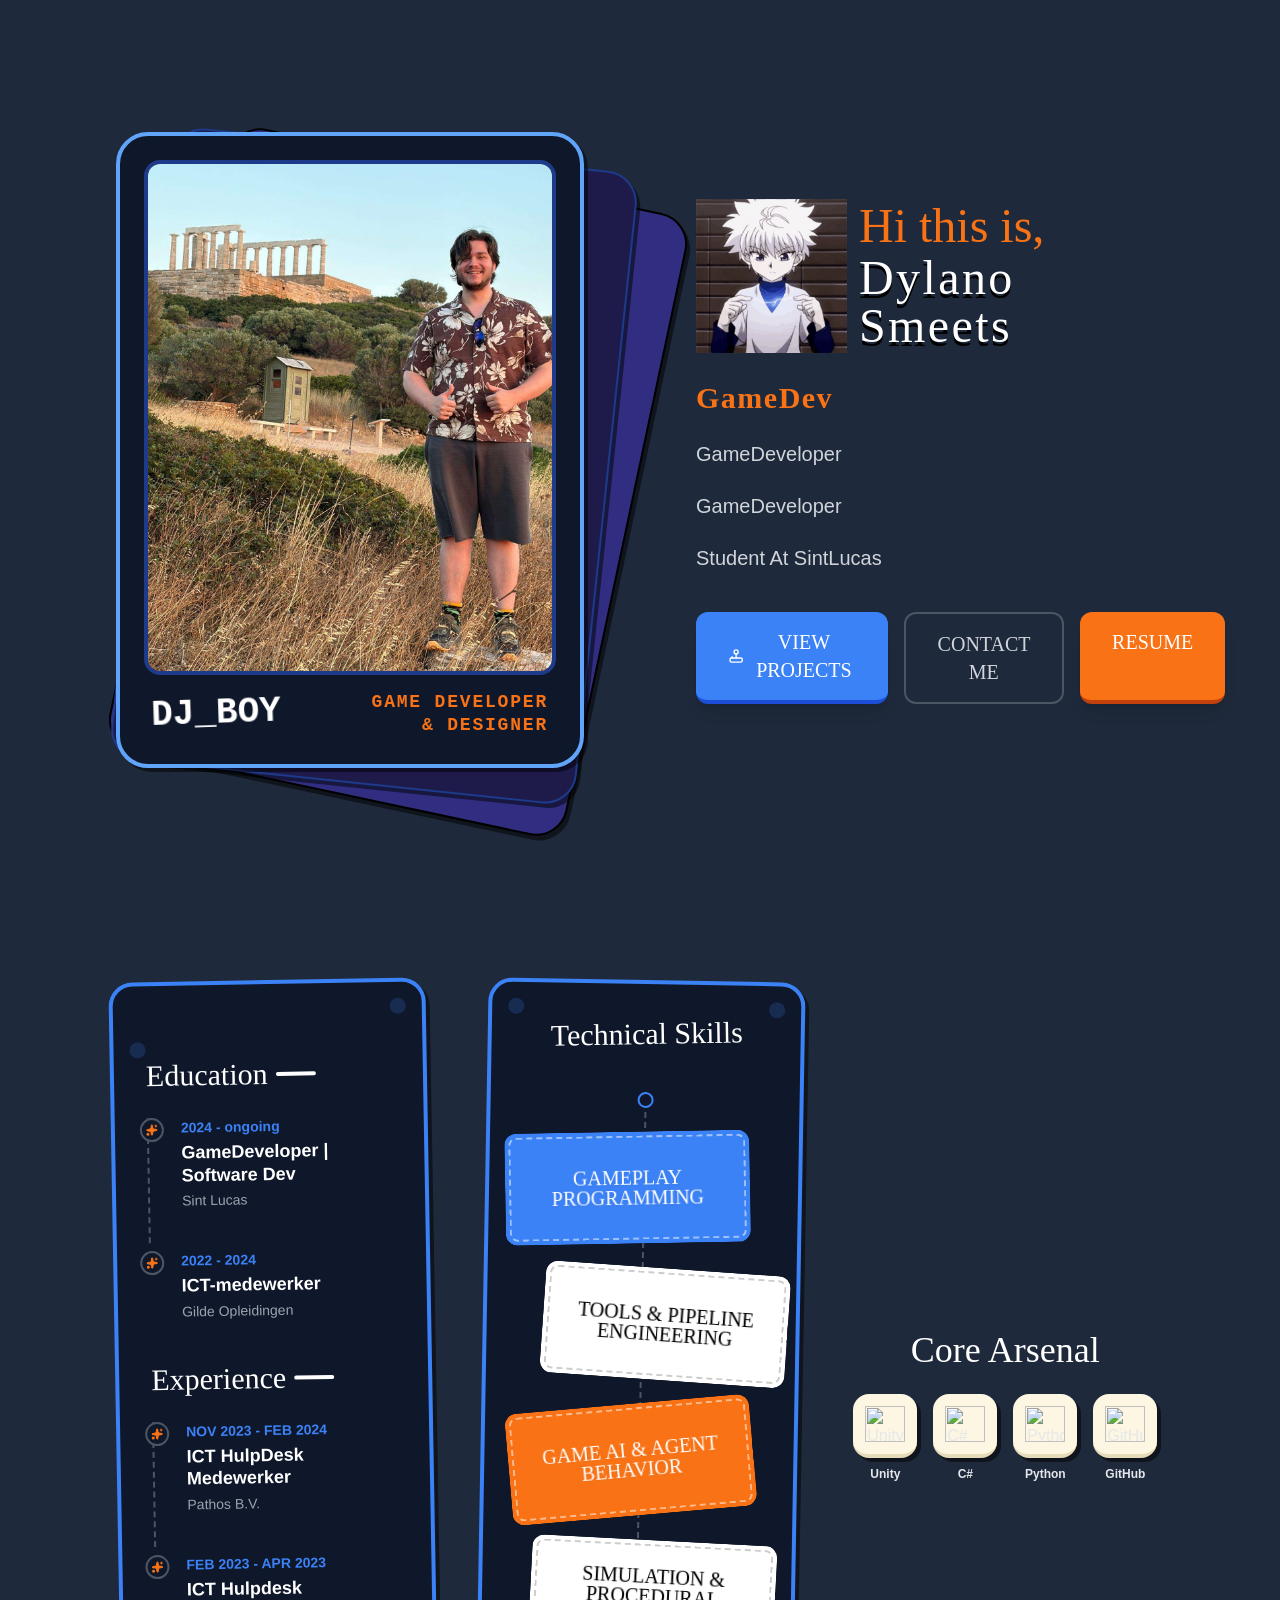
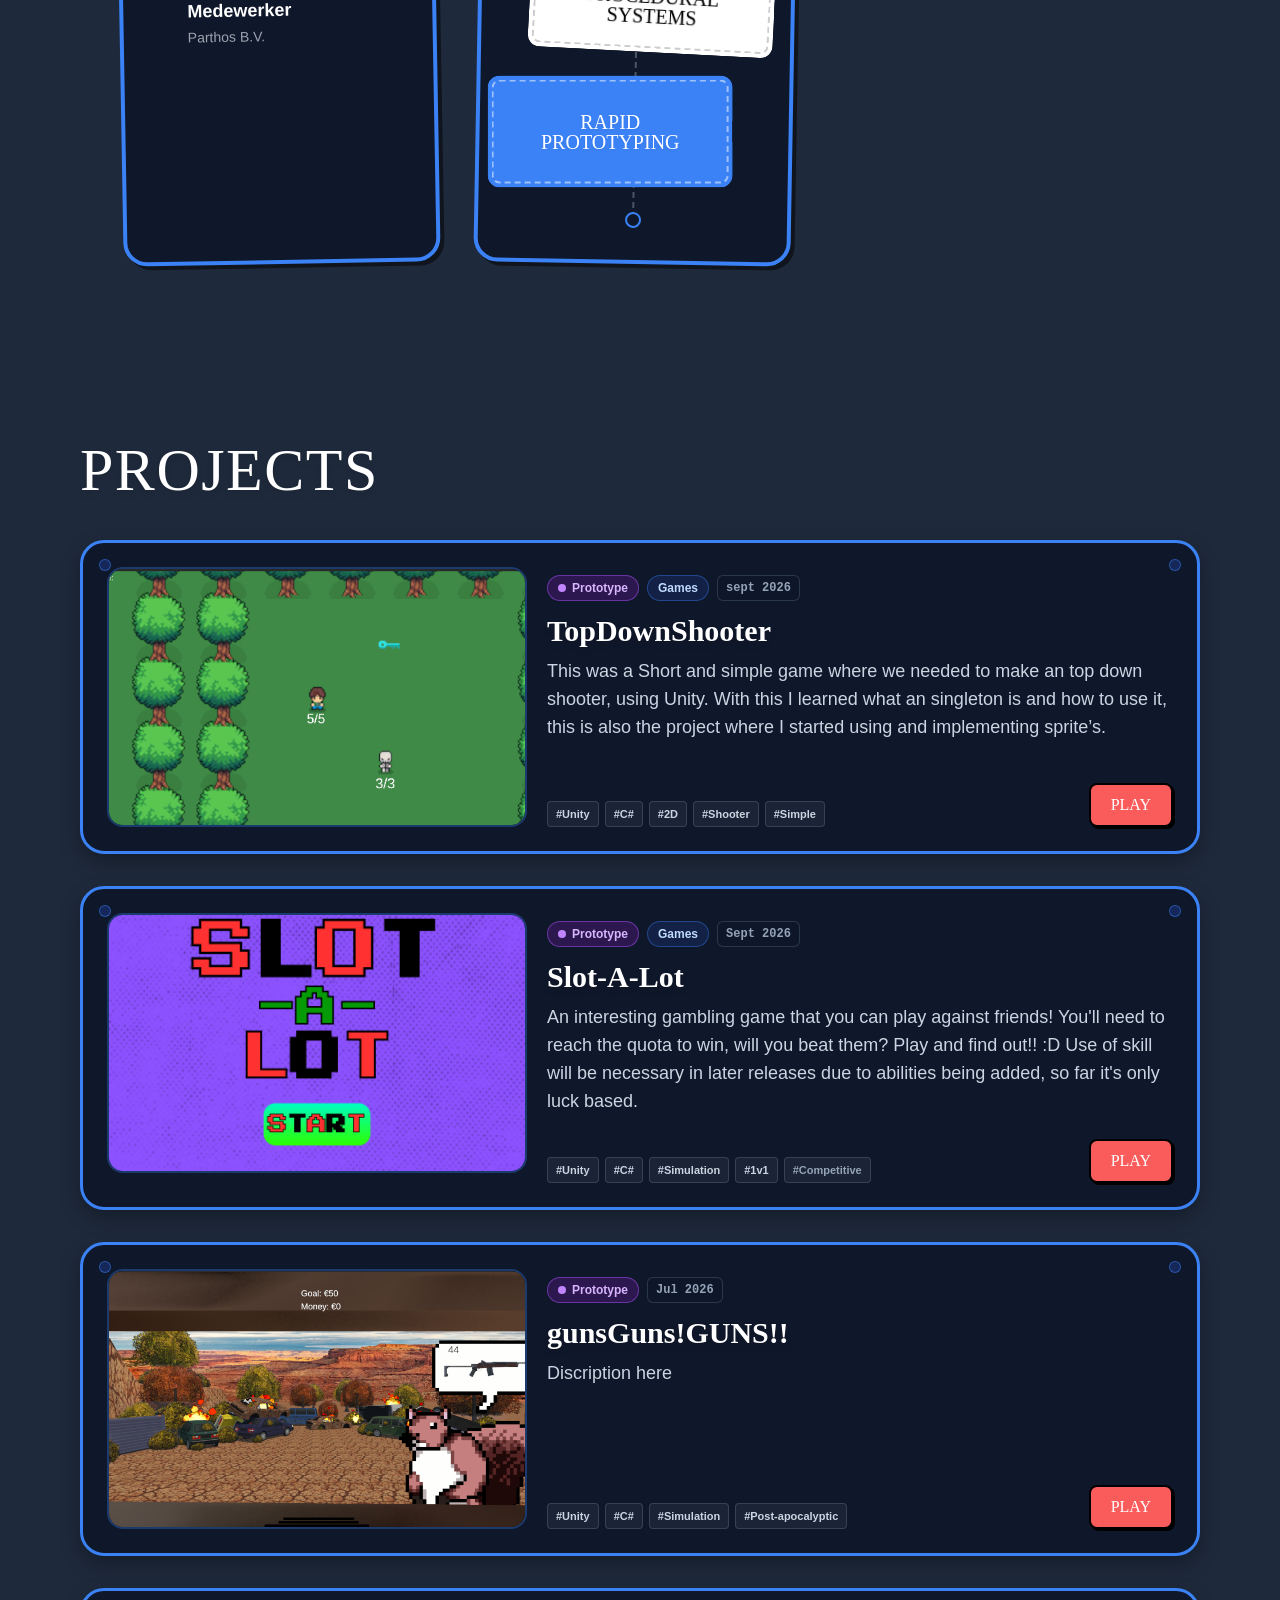
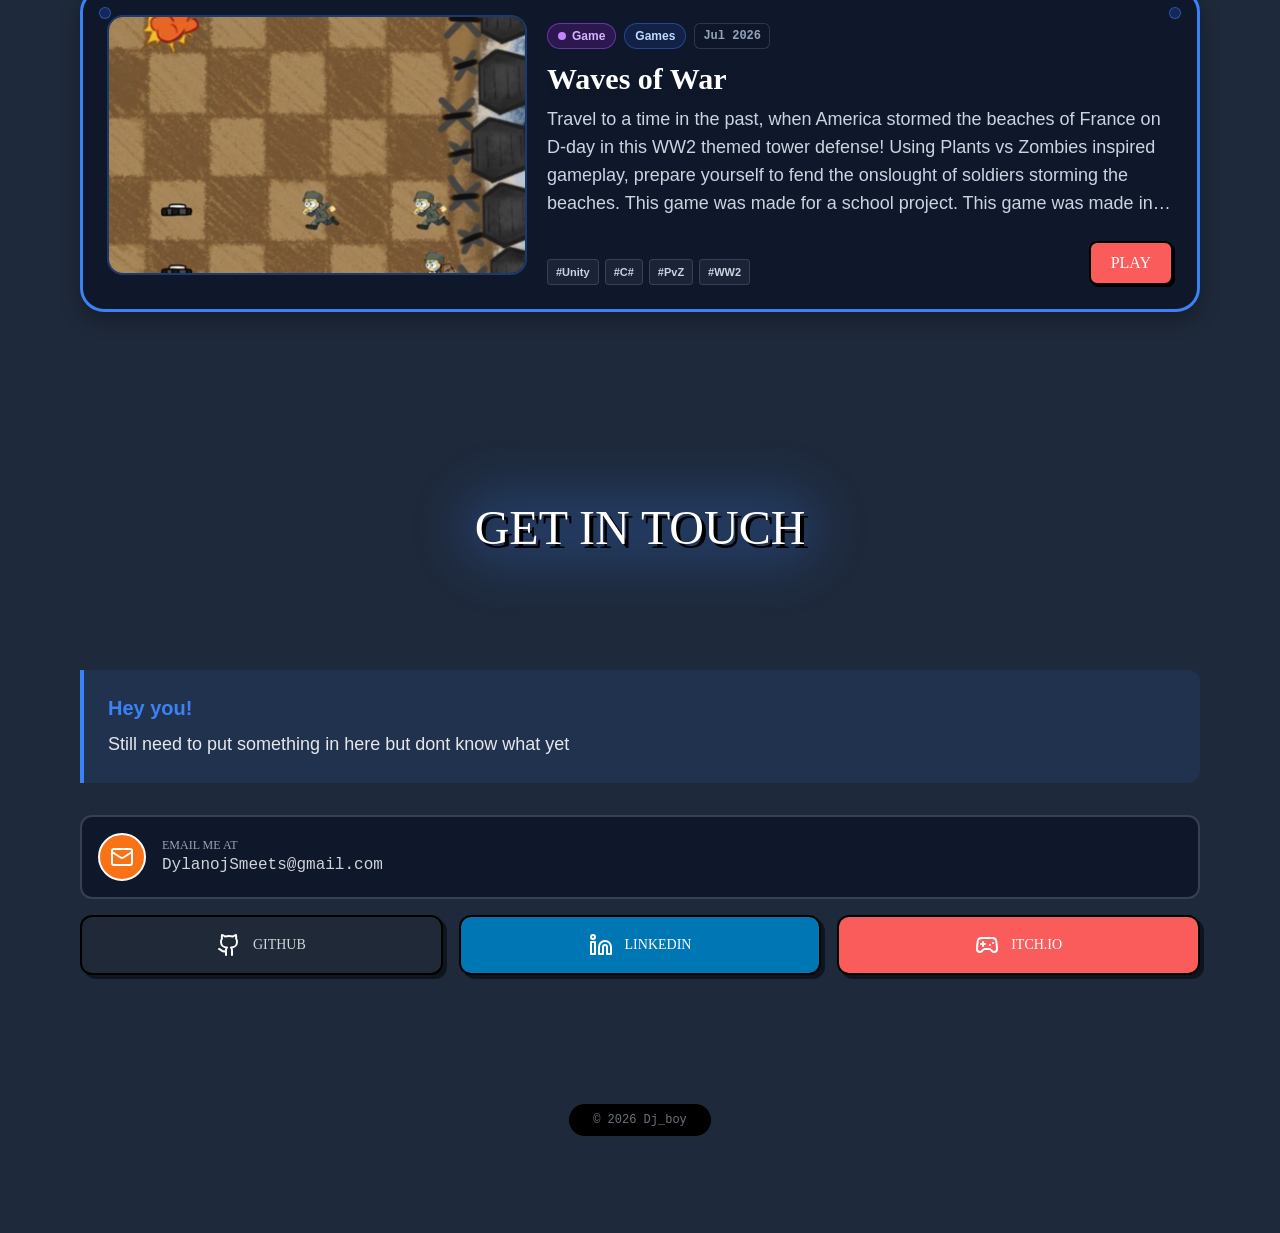
==== commit c4946473: "pushed changes" ====
--- a/index.html
+++ b/index.html
@@ -400,7 +400,7 @@
                             <div class="absolute top-4 right-4 w-3 h-3 rounded-full bg-blue-900/50 border border-blue-500/50"></div>
                             <div class="shrink-0 w-full xl:w-[420px] h-[220px] md:h-[260px] relative overflow-hidden bg-black/50 rounded-2xl border-2 border-blue-500/40 z-10">
                                 <div class="w-full h-full">
-                                    <img alt="BumperBlitz" loading="lazy" decoding="async" class="w-full h-full object-cover opacity-80 group-hover:opacity-100 group-hover:scale-105 transition-all duration-300" src="/assets/bumperblitz-CsTZNetf.webp" style="opacity: 1;">
+                                    <img alt="BumperBlitz" loading="lazy" decoding="async" class="w-full h-full object-cover opacity-80 group-hover:opacity-100 group-hover:scale-105 transition-all duration-300" src="/assets/GunGunsGuns.png" style="opacity: 1;">
                                 </div>
                             </div>
                             <div class="flex flex-col flex-1 min-w-0 z-10 xl:pt-2">
@@ -408,11 +408,10 @@
                                     <span class="inline-flex items-center gap-1.5 text-xs font-bold px-2.5 py-1 rounded-full border bg-purple-900/40 text-purple-300 border-purple-500/50">
                                         <span class="w-2 h-2 rounded-full bg-purple-400"></span>Prototype
                                     </span>
-                                    <span class="text-xs font-bold px-2.5 py-1 rounded-full border border-blue-500/40 bg-blue-900/30 text-blue-200">Games</span>
                                     <span class="text-xs font-mono font-bold text-slate-400 bg-slate-900/50 px-2 py-1 rounded-md border border-slate-700/80">Jul 2026</span>
                                 </div>
                                 <h3 class="font-display text-2xl sm:text-3xl font-bold text-white mb-2 group-hover:text-blue-400 transition-colors line-clamp-2 drop-shadow-md">gunsGuns!GUNS!!</h3>
-                                <p class="text-base md:text-lg text-slate-300 leading-relaxed font-sans line-clamp-3 md:line-clamp-4 mb-4"></p>
+                                <p class="text-base md:text-lg text-slate-300 leading-relaxed font-sans line-clamp-3 md:line-clamp-4 mb-4">Discription here</p>
                                 <div class="flex-1"></div>
                                 <div class="flex flex-col xl:flex-row xl:items-end justify-between gap-4 mt-2">
                                     <div class="flex flex-wrap gap-1.5">
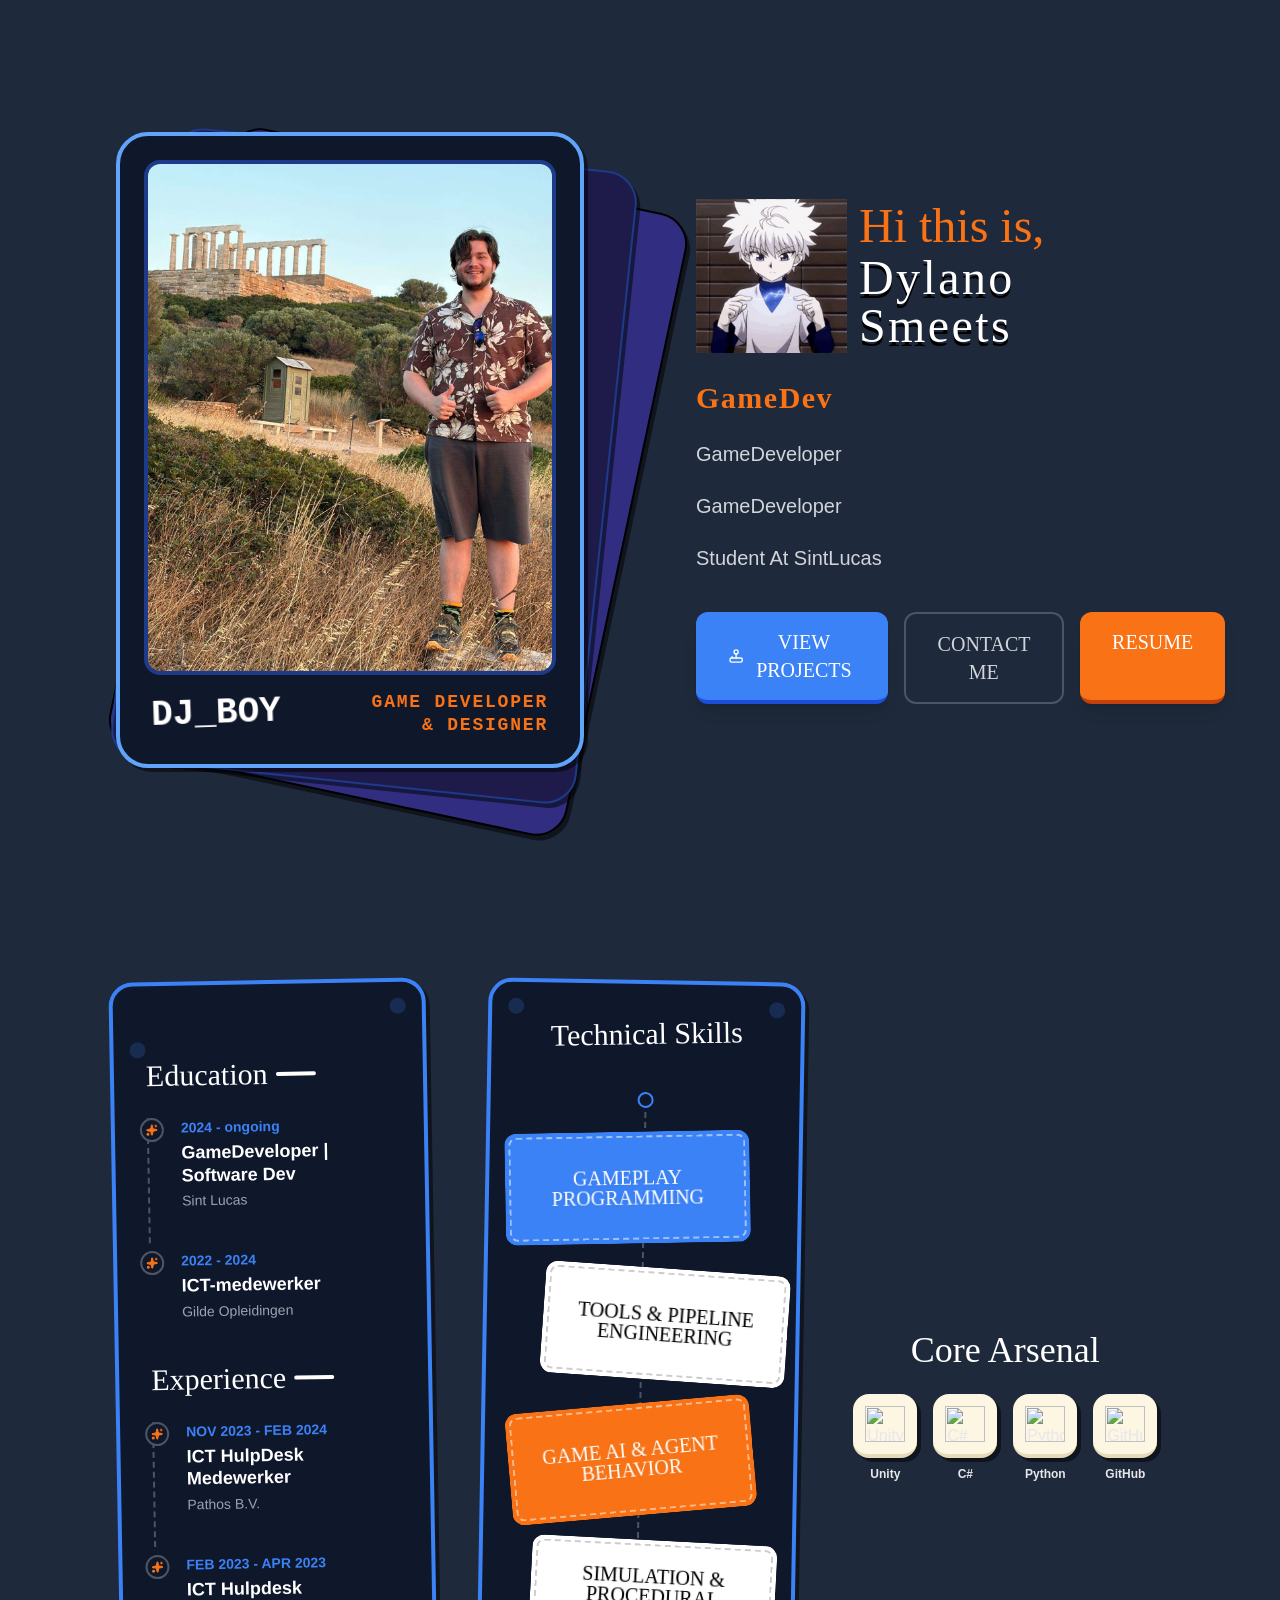
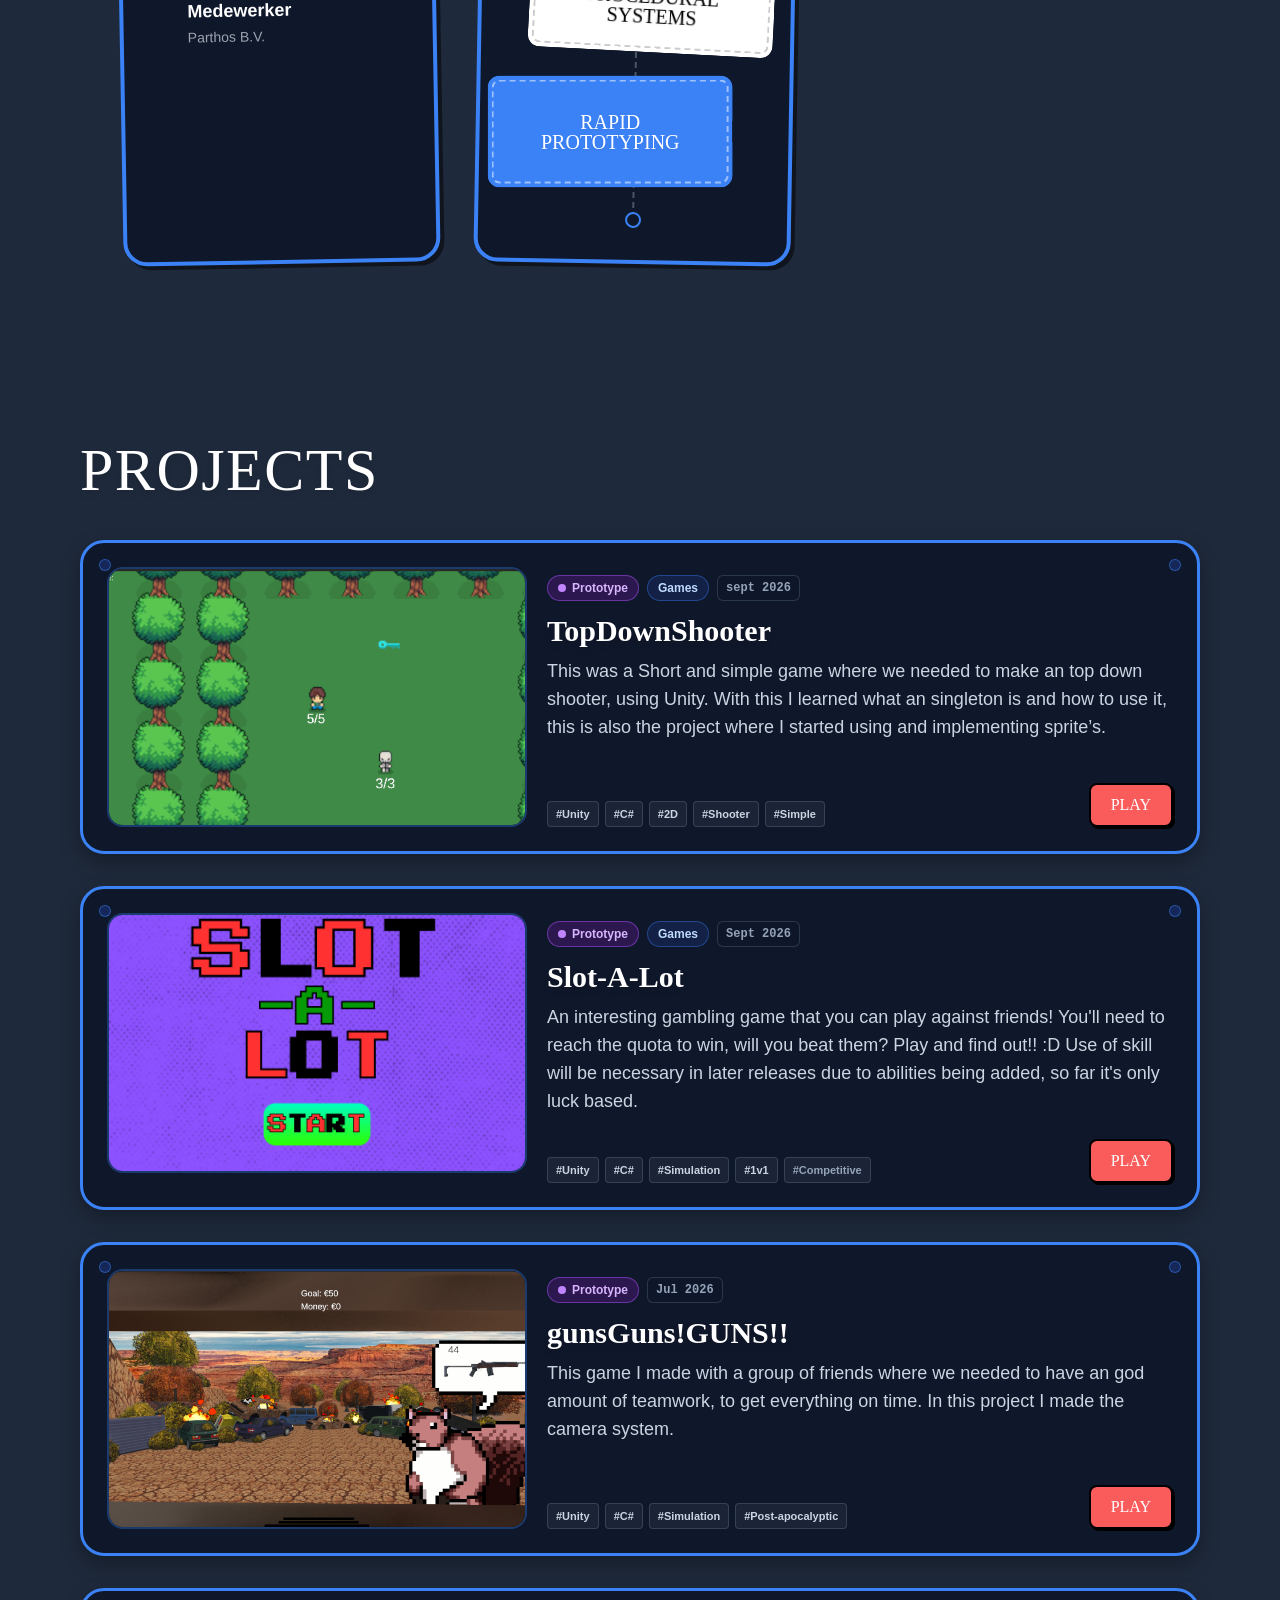
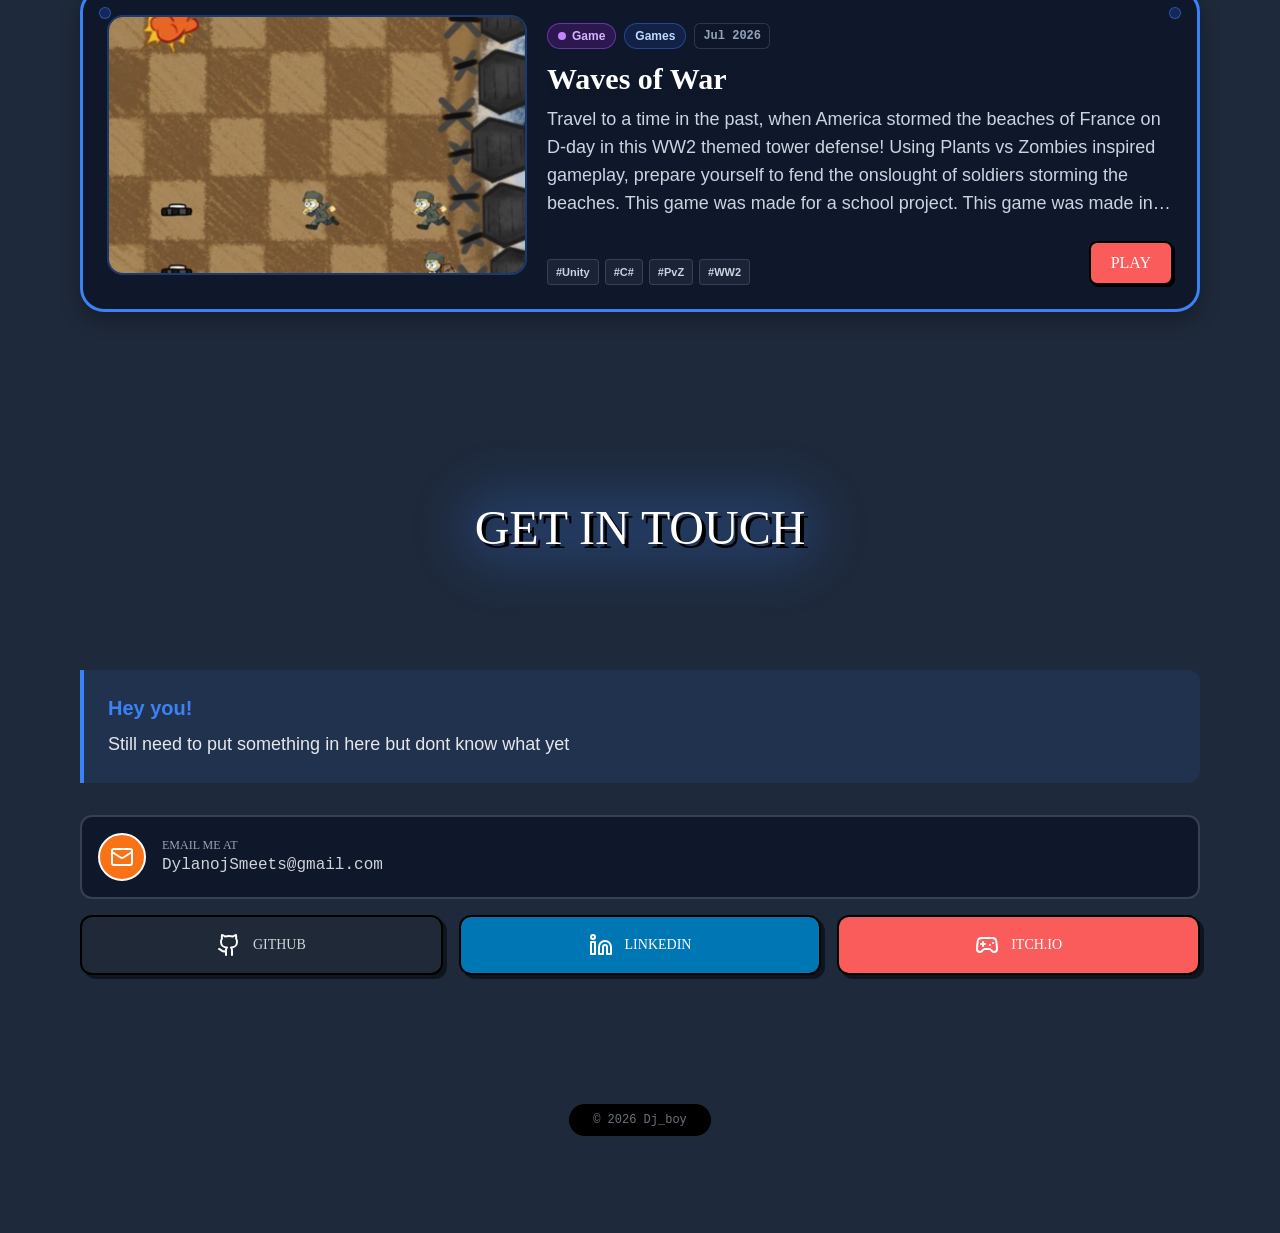
==== commit af4cd466: "Update index.html" ====
--- a/index.html
+++ b/index.html
@@ -411,7 +411,7 @@
                                     <span class="text-xs font-mono font-bold text-slate-400 bg-slate-900/50 px-2 py-1 rounded-md border border-slate-700/80">Jul 2026</span>
                                 </div>
                                 <h3 class="font-display text-2xl sm:text-3xl font-bold text-white mb-2 group-hover:text-blue-400 transition-colors line-clamp-2 drop-shadow-md">gunsGuns!GUNS!!</h3>
-                                <p class="text-base md:text-lg text-slate-300 leading-relaxed font-sans line-clamp-3 md:line-clamp-4 mb-4">Discription here</p>
+                                <p class="text-base md:text-lg text-slate-300 leading-relaxed font-sans line-clamp-3 md:line-clamp-4 mb-4">This game I made with a group of friends where we needed to have an god amount of teamwork, to get everything on time. In this project I made the camera system.</p>
                                 <div class="flex-1"></div>
                                 <div class="flex flex-col xl:flex-row xl:items-end justify-between gap-4 mt-2">
                                     <div class="flex flex-wrap gap-1.5">
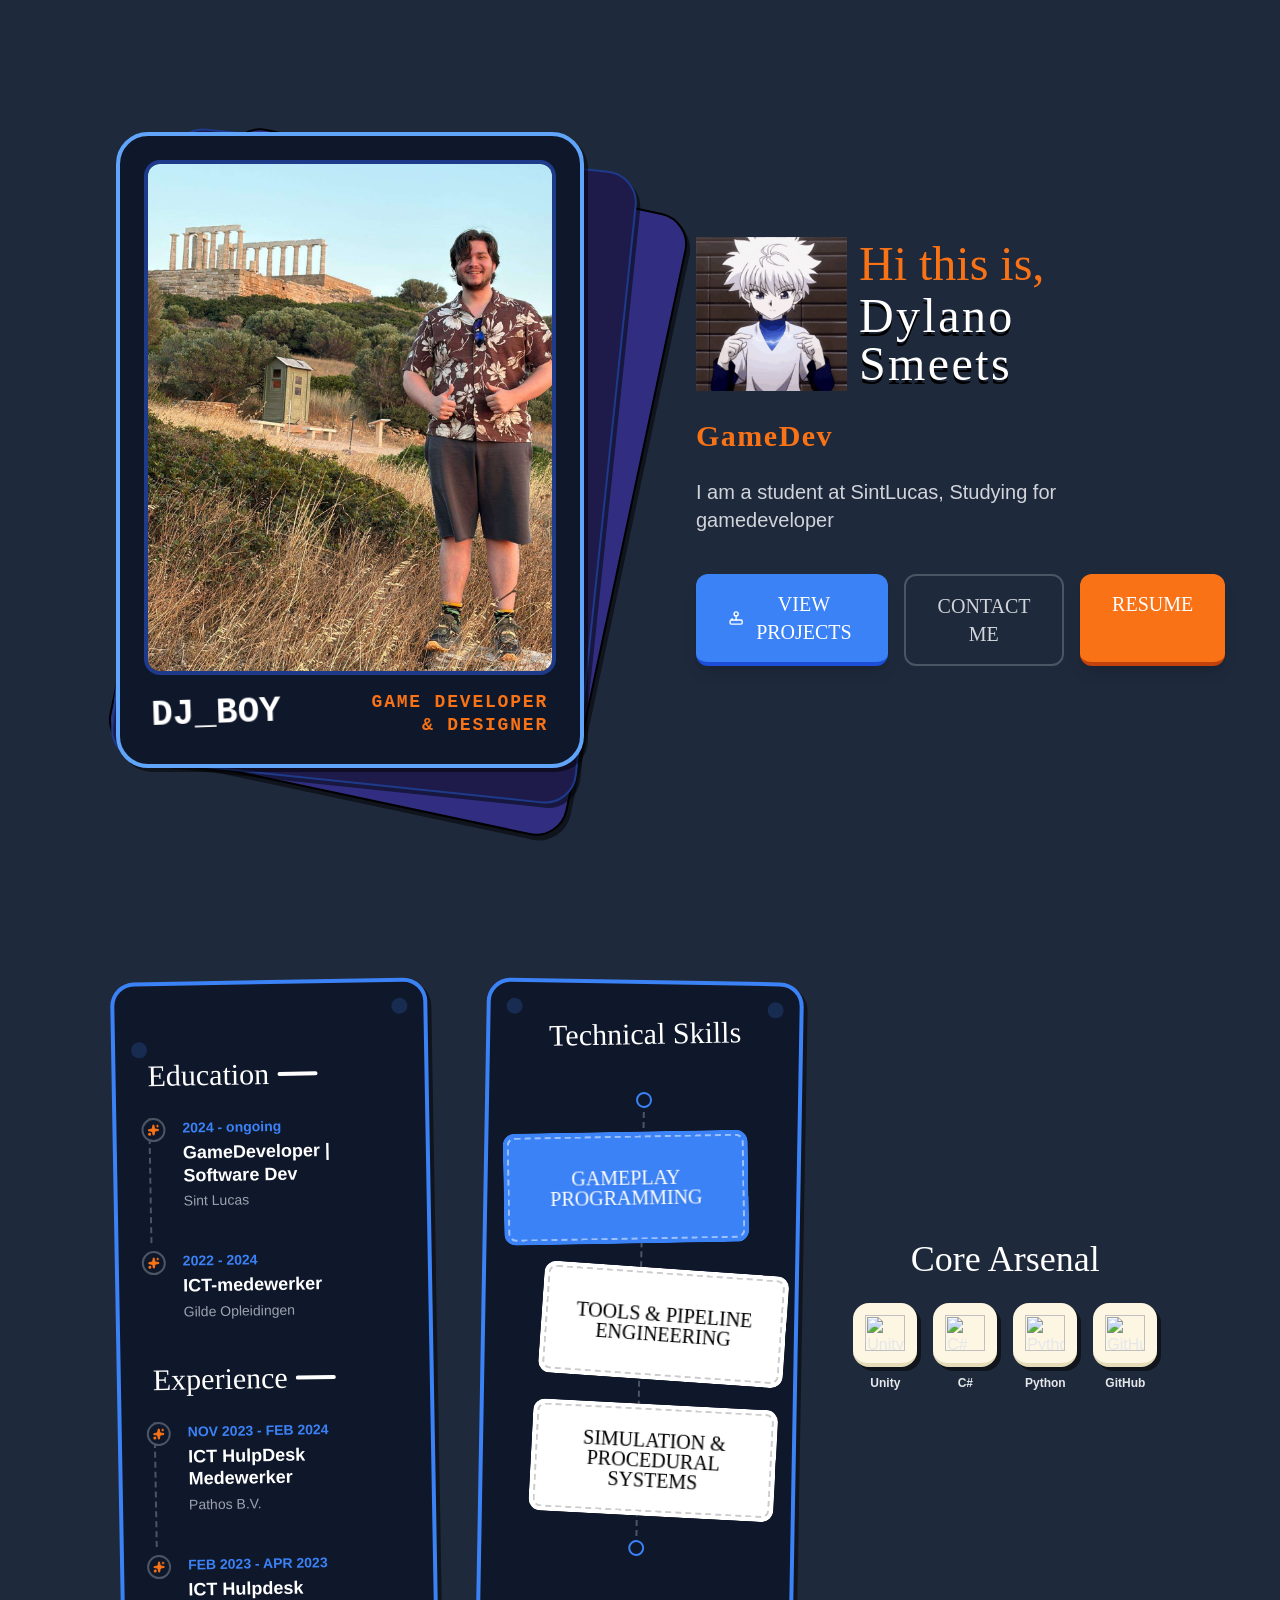
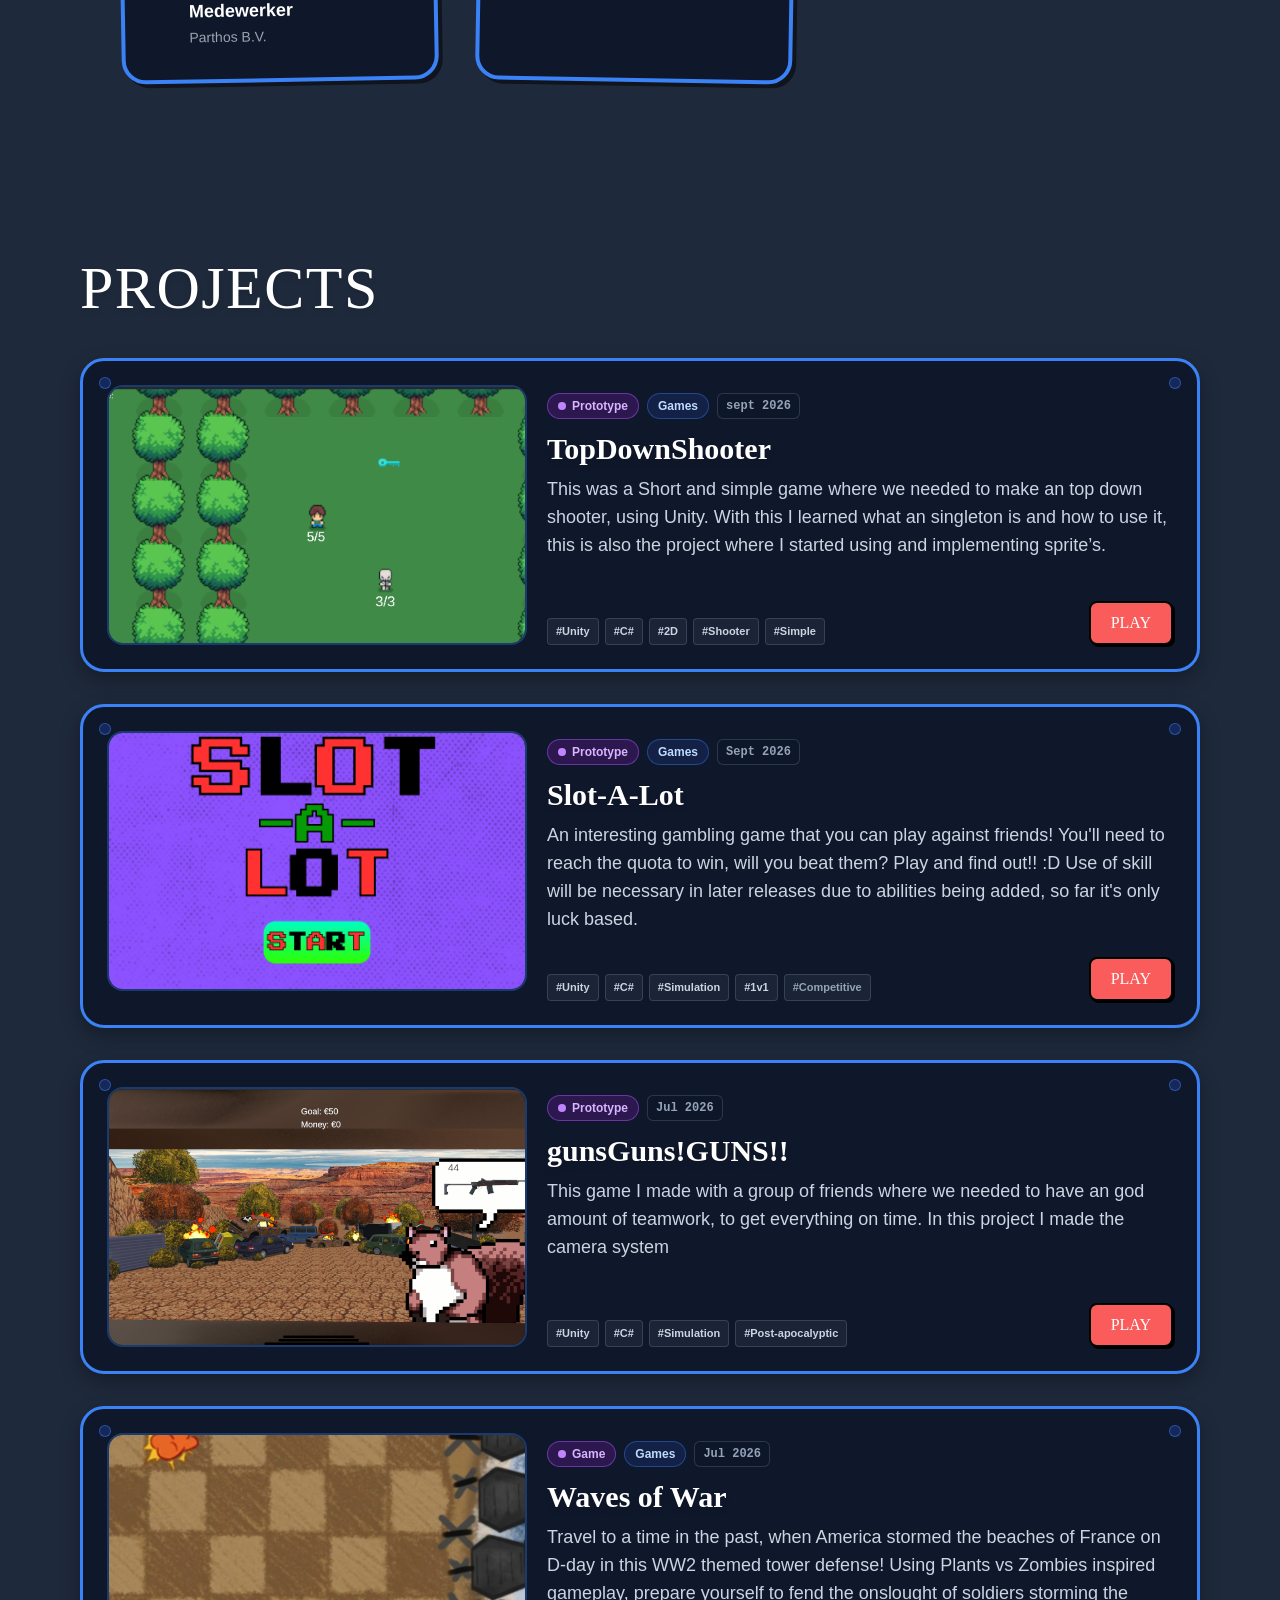
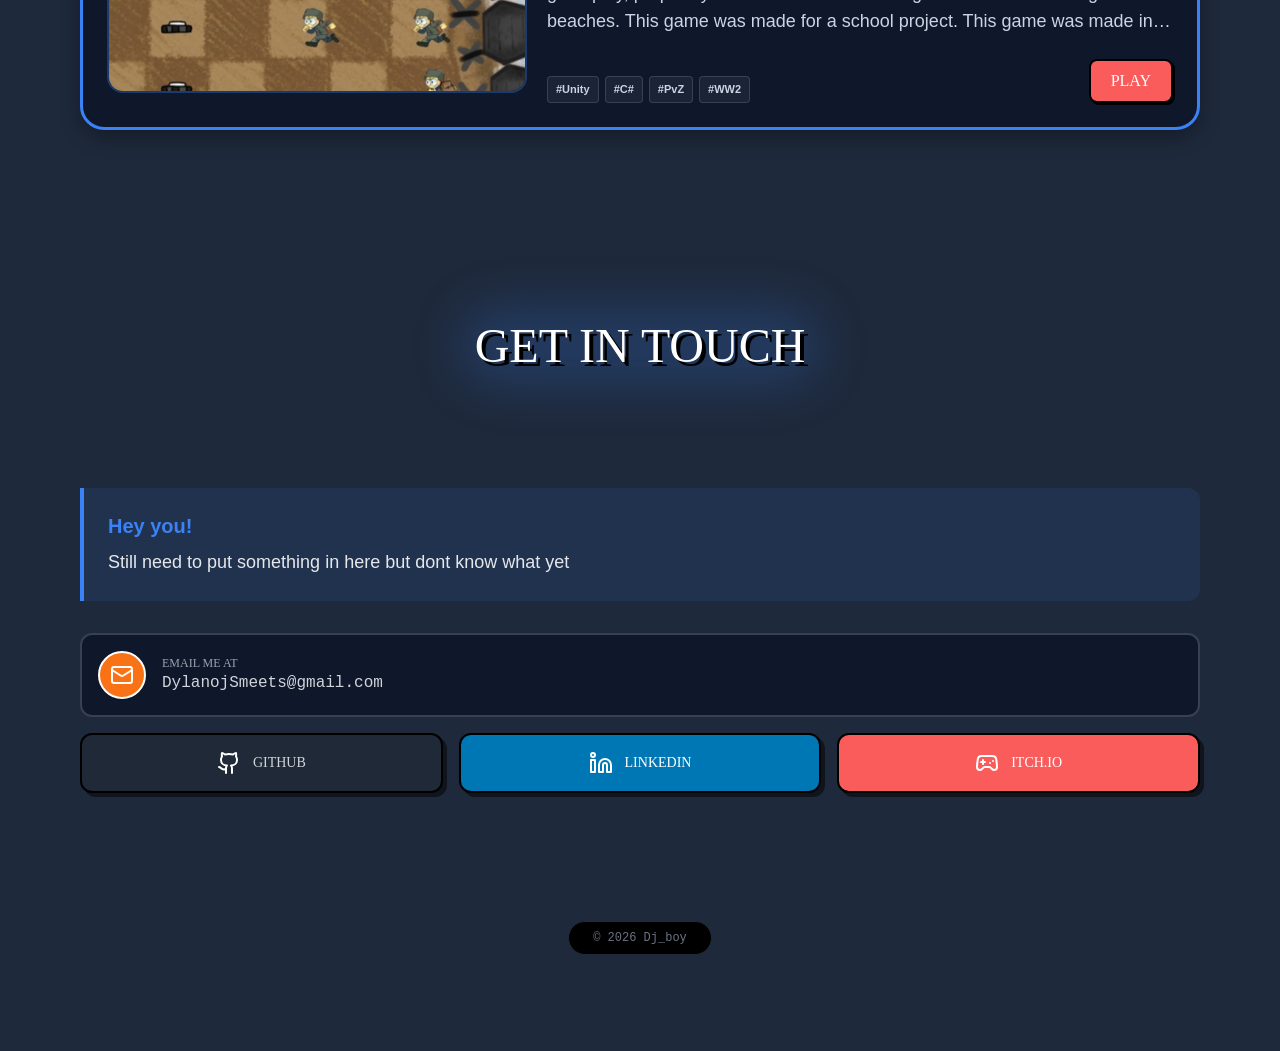
==== commit d5dfea70: "pushed last changes" ====
--- a/index.html
+++ b/index.html
@@ -130,9 +130,9 @@
                                     <span class="font-caveat text-toon-orange font-bold tracking-wider text-2xl md:text-3xl">GameDev</span>
                                 </div>
                                 <div class="space-y-6 mb-10">
-                                    <p class="text-gray-300 text-lg md:text-xl leading-relaxed font-lexend max-w-2xl mx-auto md:mx-0">GameDeveloper </p>
-                                    <p class="text-gray-300 text-lg md:text-xl leading-relaxed font-lexend max-w-2xl mx-auto md:mx-0">GameDeveloper</p>
-                                    <p class="text-gray-300 text-lg md:text-xl leading-relaxed font-lexend max-w-2xl mx-auto md:mx-0">Student At SintLucas  </p>
+                                    <p class="text-gray-300 text-lg md:text-xl leading-relaxed font-lexend max-w-2xl mx-auto md:mx-0">I am a student at SintLucas, Studying for gamedeveloper</p>
+                                    <p class="text-gray-300 text-lg md:text-xl leading-relaxed font-lexend max-w-2xl mx-auto md:mx-0"></p>
+                                    <p class="text-gray-300 text-lg md:text-xl leading-relaxed font-lexend max-w-2xl mx-auto md:mx-0"></p>
                                 </div>
                                 <div class="flex flex-col sm:flex-row gap-4 justify-center md:justify-start"><button class="group relative px-8 py-4 bg-toon-blue border-b-4 border-blue-700 rounded-xl font-display text-xl text-white hover:translate-y-1 hover:border-b-0 transition-all active:translate-y-2 shadow-lg hover:shadow-blue-500/50">
                                     <div class="flex items-center gap-2">
@@ -252,21 +252,9 @@
                                         <h3 class="font-display text-xl text-black text-center uppercase leading-none drop-shadow-sm">TOOLS &amp; PIPELINE ENGINEERING</h3>
                                     </div>
                                 </div>
-                                <div class="w-full mx-auto -rotate-6 -translate-x-2 z-10">
-                                    <div class="relative w-full h-28 bg-toon-orange rounded-xl shadow-pop hover:shadow-pop-hover flex items-center justify-center px-8 py-4 transform hover:scale-105 transition-transform transition-shadow duration-200" style="mask-image: radial-gradient(circle at 0px 50%, transparent 10px, black 10.5px), radial-gradient(circle at 100% 50%, transparent 10px, black 10.5px);" >
-                                        <div class="absolute inset-1 border-2 border-dashed border-white/50 rounded-lg pointer-events-none"></div>
-                                        <h3 class="font-display text-xl text-white text-center uppercase leading-none drop-shadow-sm">GAME AI &amp; AGENT BEHAVIOR</h3>
-                                    </div>
-                                </div>
                                 <div class="w-full mx-auto rotate-2 translate-x-4 z-10">
                                     <div class="relative w-full h-28 bg-white rounded-xl shadow-pop hover:shadow-pop-hover flex items-center justify-center px-8 py-4 transform hover:scale-105 transition-transform transition-shadow duration-200" style="mask-image: radial-gradient(circle at 0px 50%, transparent 10px, black 10.5px), radial-gradient(circle at 100% 50%, transparent 10px, black 10.5px);"><div class="absolute inset-1 border-2 border-dashed border-black/20 rounded-lg pointer-events-none"></div>
                                         <h3 class="font-display text-xl text-black text-center uppercase leading-none drop-shadow-sm">SIMULATION &amp; PROCEDURAL SYSTEMS</h3>
-                                    </div>
-                                </div>
-                                <div class="w-full mx-auto -rotate-1 -translate-x-6 z-10">
-                                    <div class="relative w-full h-28 bg-toon-blue rounded-xl shadow-pop hover:shadow-pop-hover flex items-center justify-center px-8 py-4 transform hover:scale-105 transition-transform transition-shadow duration-200" style="mask-image: radial-gradient(circle at 0px 50%, transparent 10px, black 10.5px), radial-gradient(circle at 100% 50%, transparent 10px, black 10.5px);">
-                                        <div class="absolute inset-1 border-2 border-dashed border-white/50 rounded-lg pointer-events-none"></div>
-                                        <h3 class="font-display text-xl text-white text-center uppercase leading-none drop-shadow-sm">RAPID PROTOTYPING</h3>
                                     </div>
                                 </div>
                             </div>
@@ -411,7 +399,7 @@
                                     <span class="text-xs font-mono font-bold text-slate-400 bg-slate-900/50 px-2 py-1 rounded-md border border-slate-700/80">Jul 2026</span>
                                 </div>
                                 <h3 class="font-display text-2xl sm:text-3xl font-bold text-white mb-2 group-hover:text-blue-400 transition-colors line-clamp-2 drop-shadow-md">gunsGuns!GUNS!!</h3>
-                                <p class="text-base md:text-lg text-slate-300 leading-relaxed font-sans line-clamp-3 md:line-clamp-4 mb-4">This game I made with a group of friends where we needed to have an god amount of teamwork, to get everything on time. In this project I made the camera system.</p>
+                                <p class="text-base md:text-lg text-slate-300 leading-relaxed font-sans line-clamp-3 md:line-clamp-4 mb-4">This game I made with a group of friends where we needed to have an god amount of teamwork, to get everything on time. In this project I made the camera system</p>
                                 <div class="flex-1"></div>
                                 <div class="flex flex-col xl:flex-row xl:items-end justify-between gap-4 mt-2">
                                     <div class="flex flex-wrap gap-1.5">
